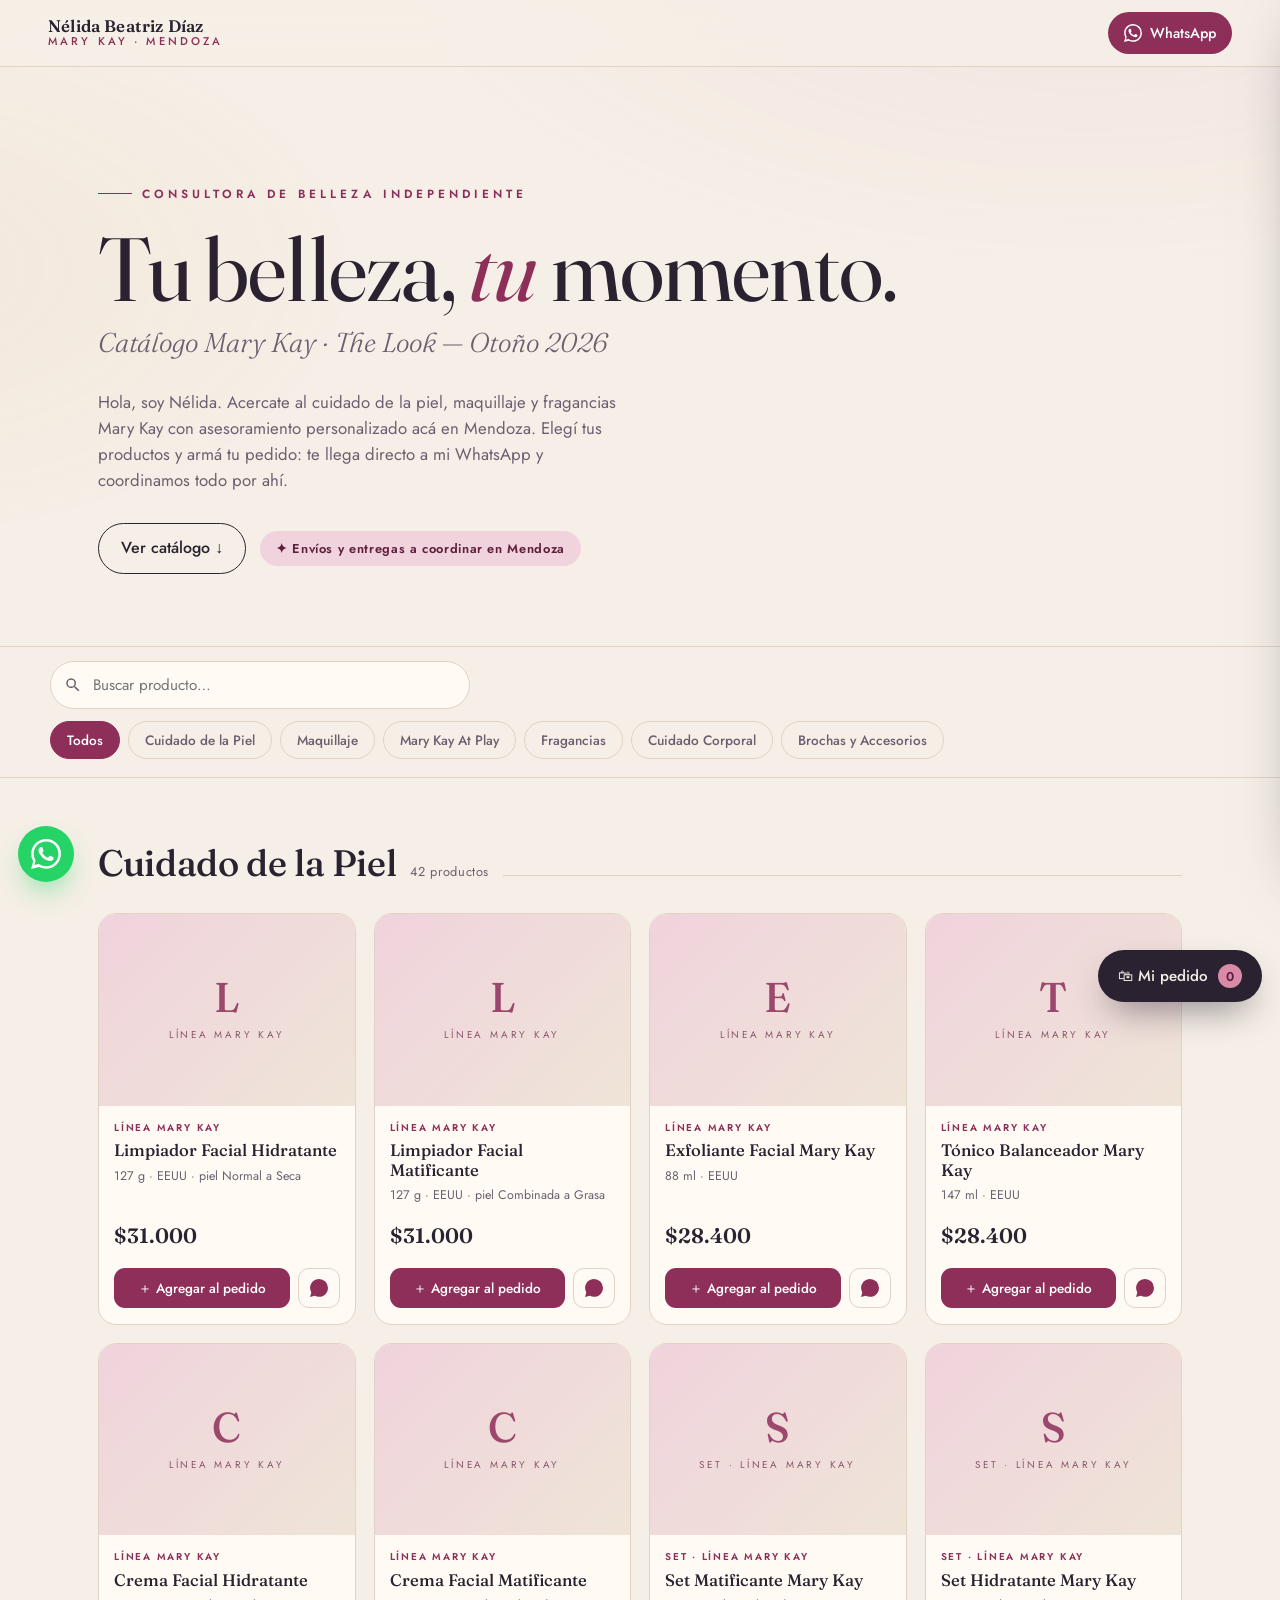
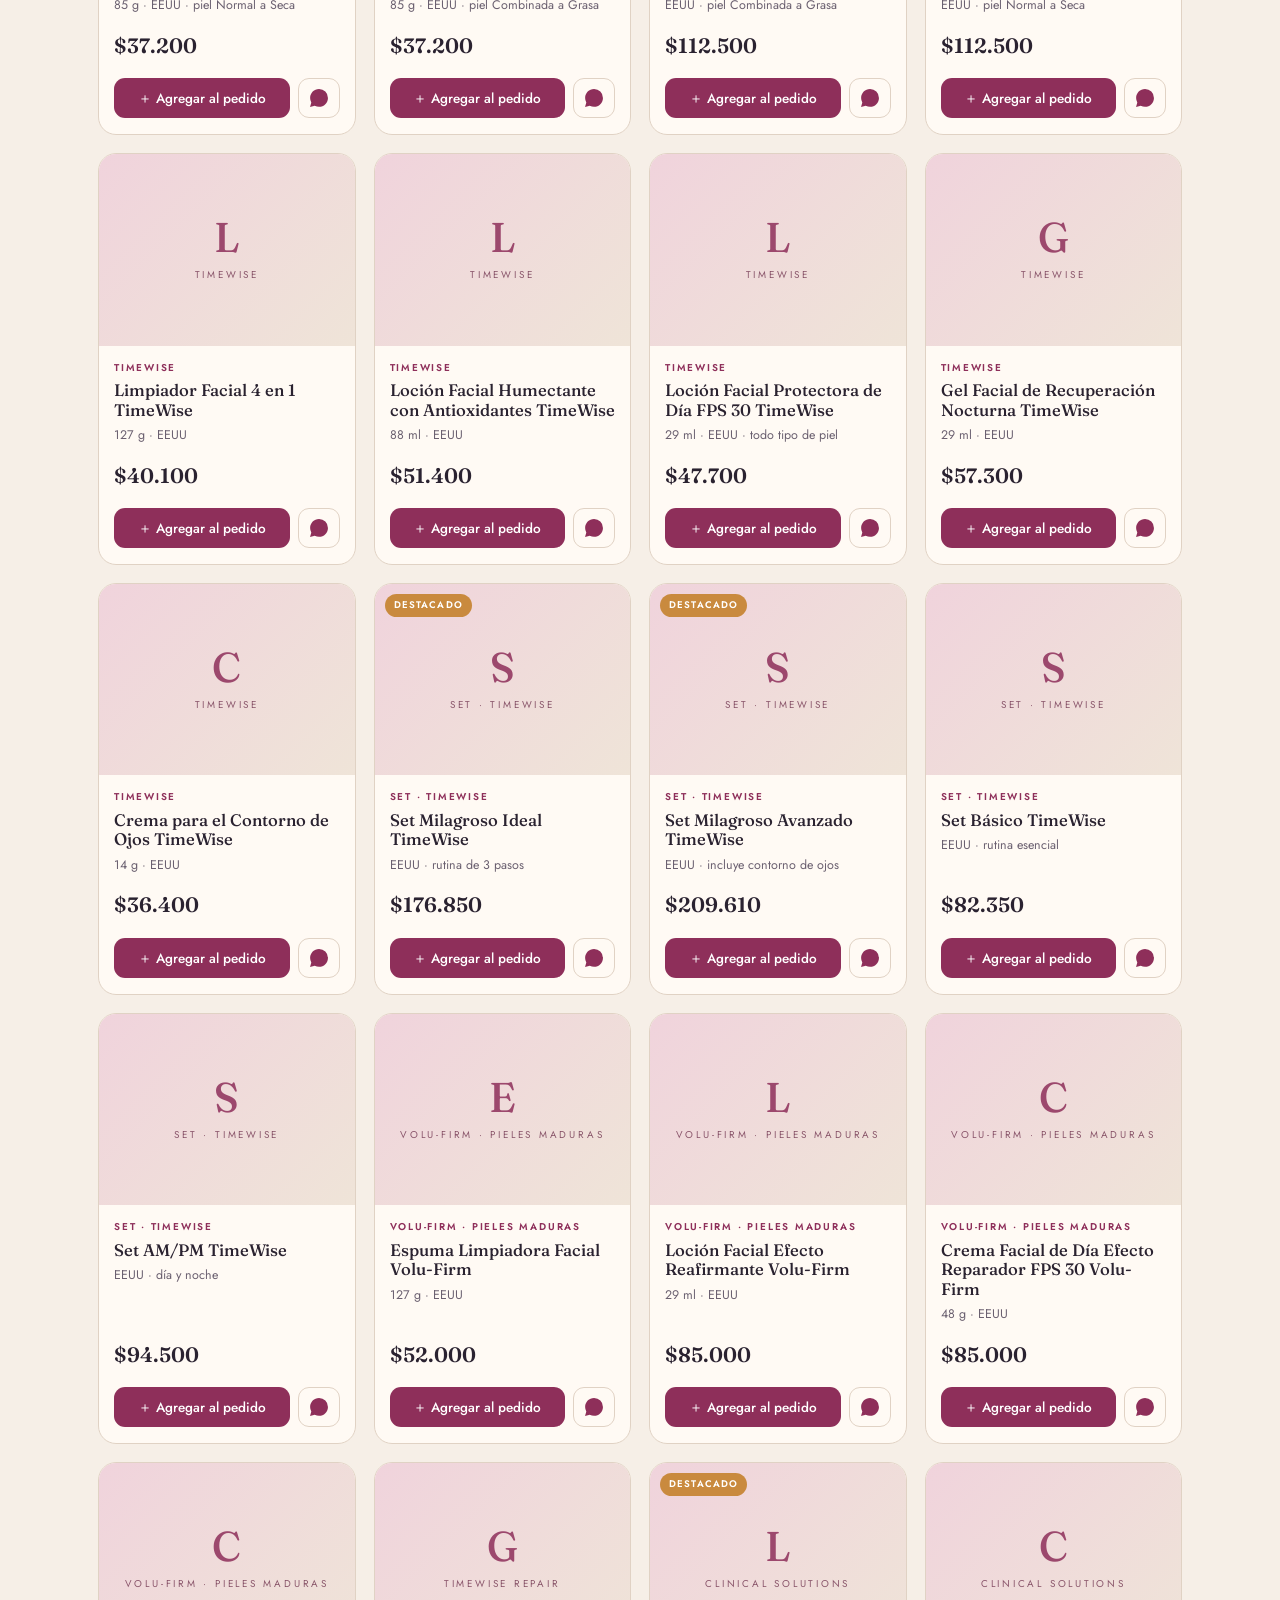
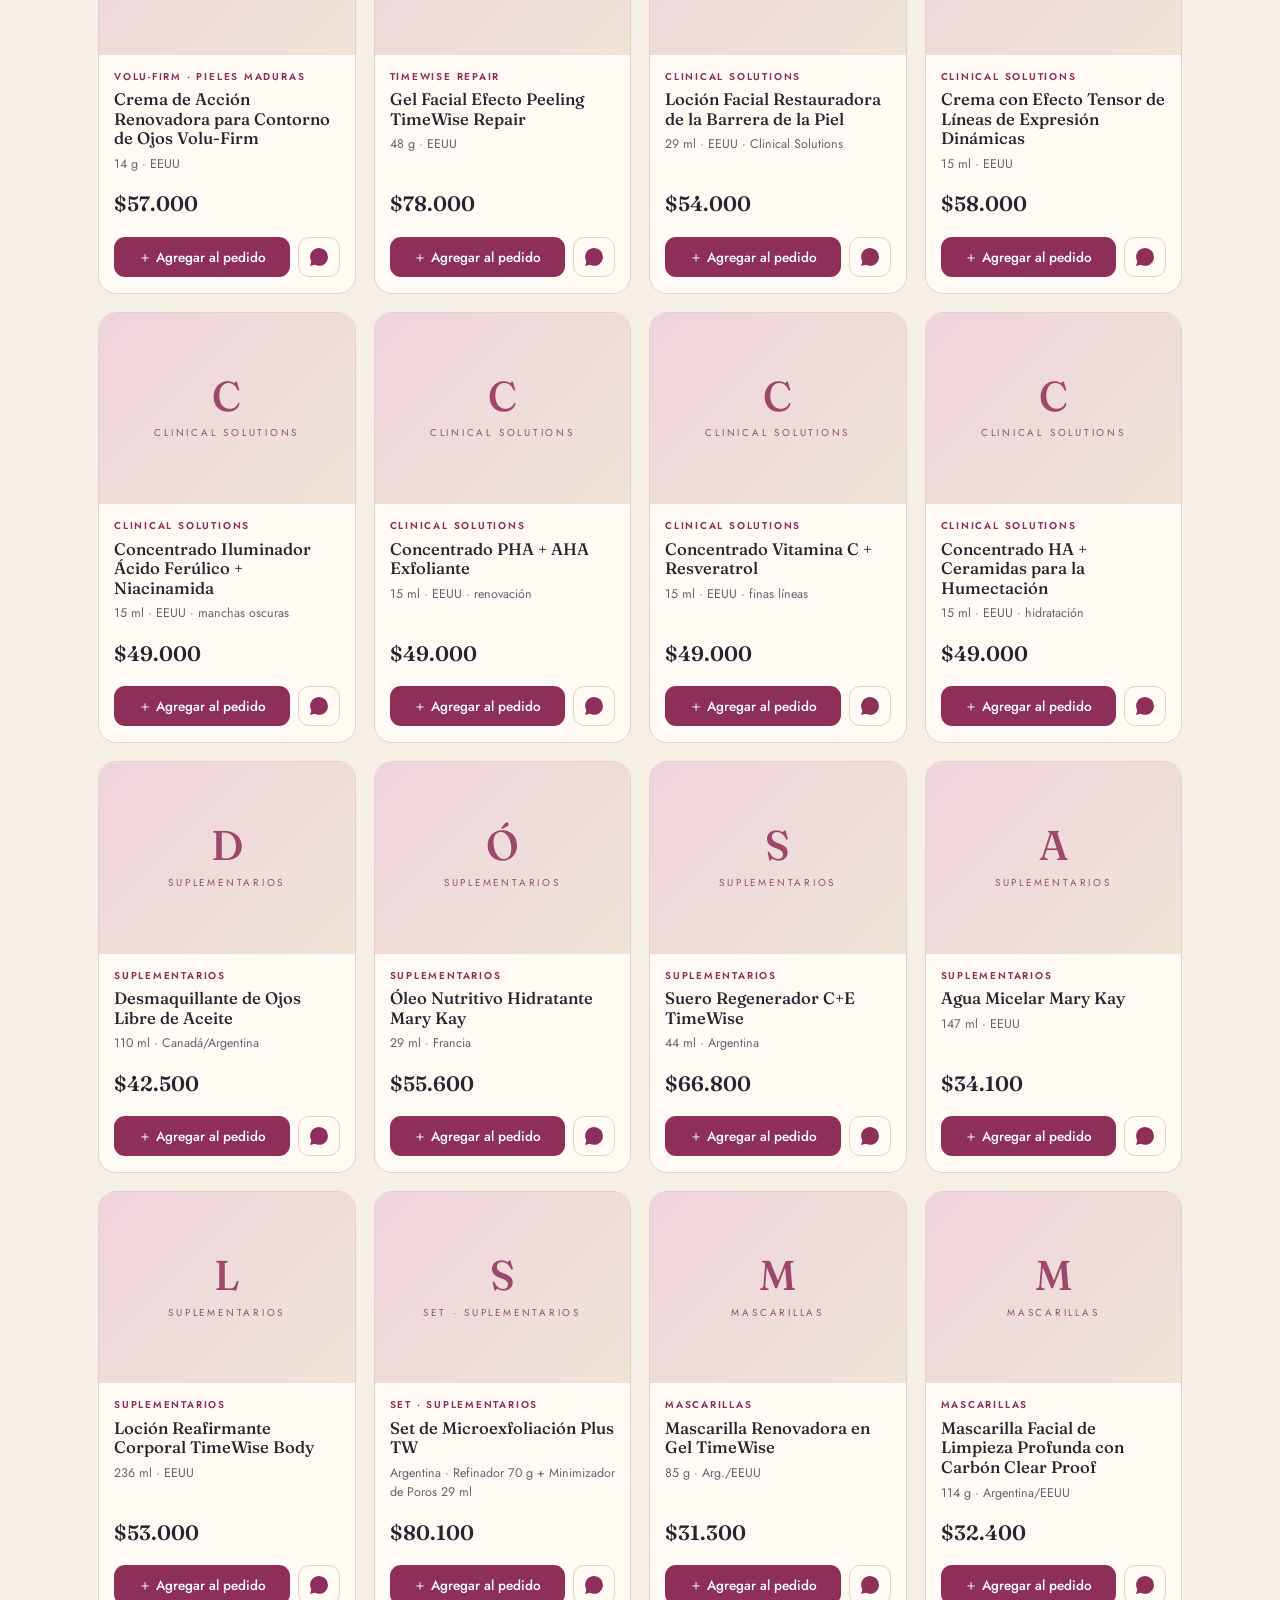
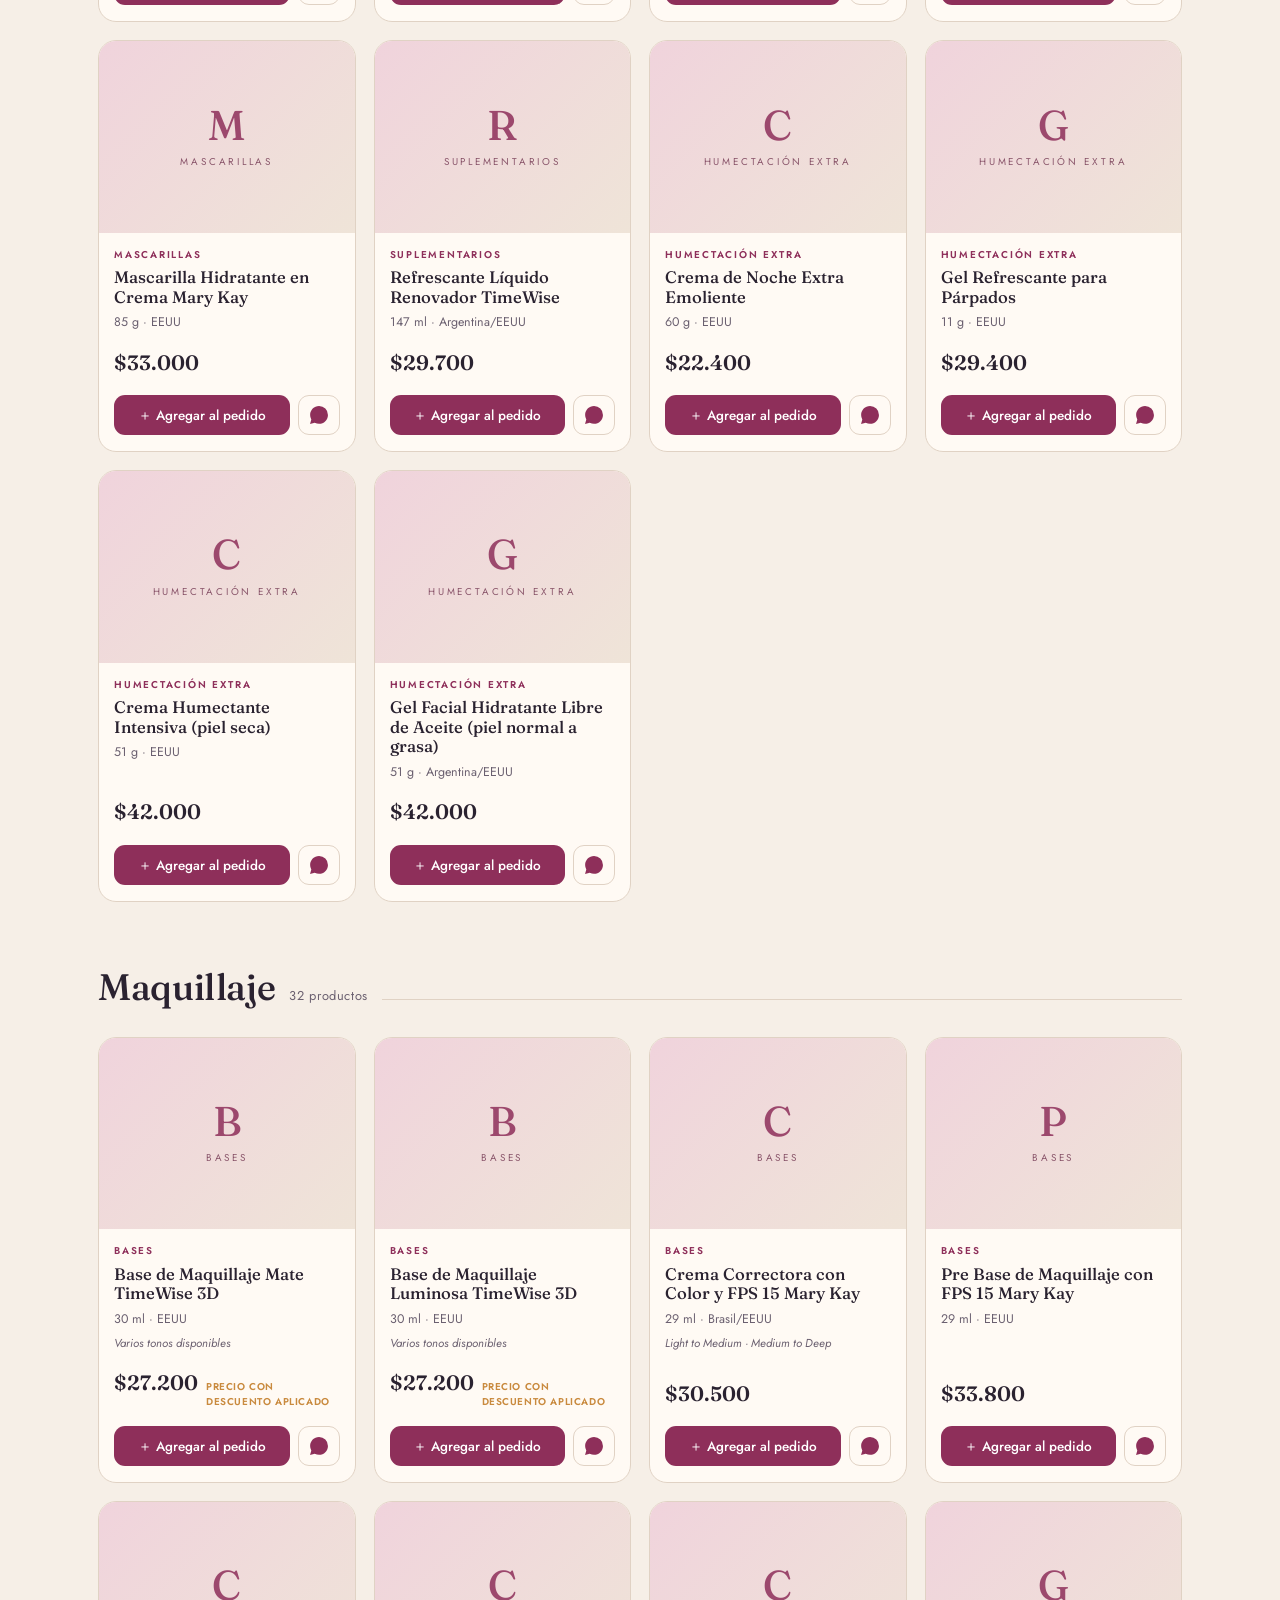
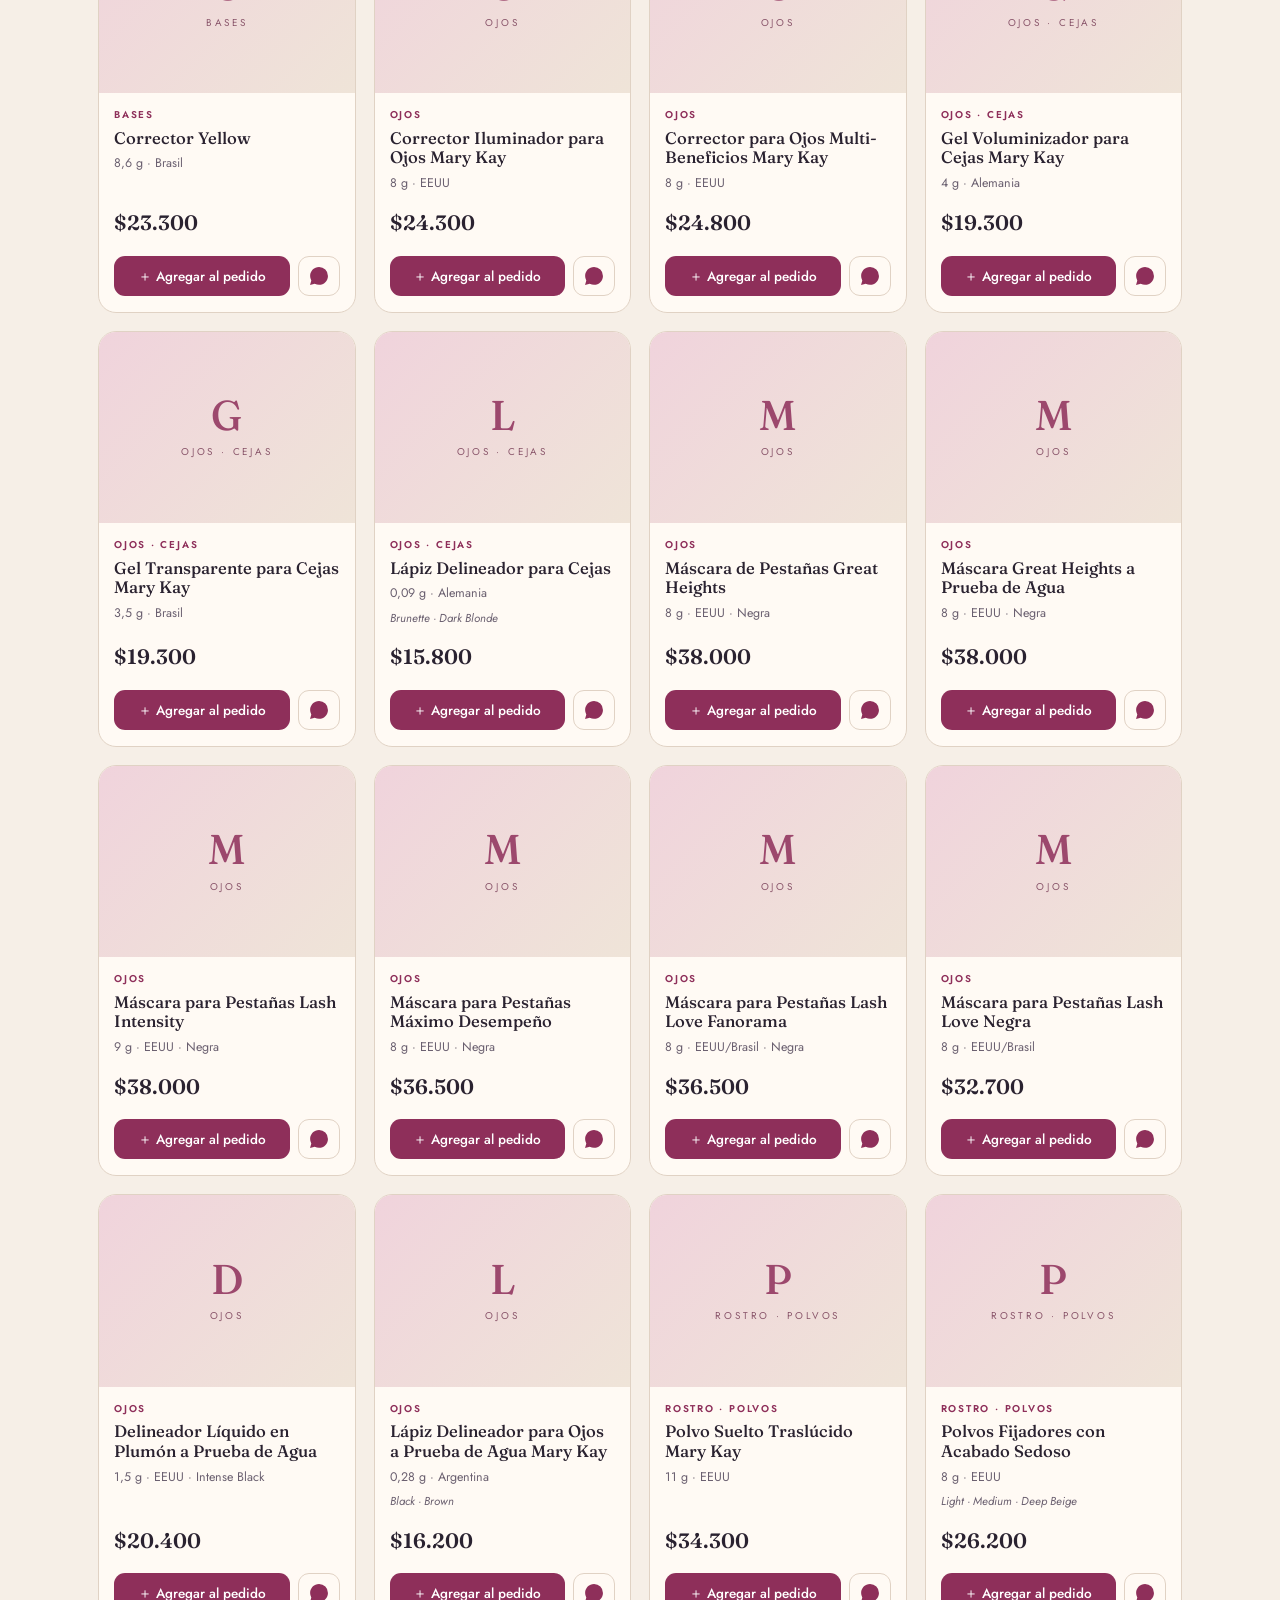
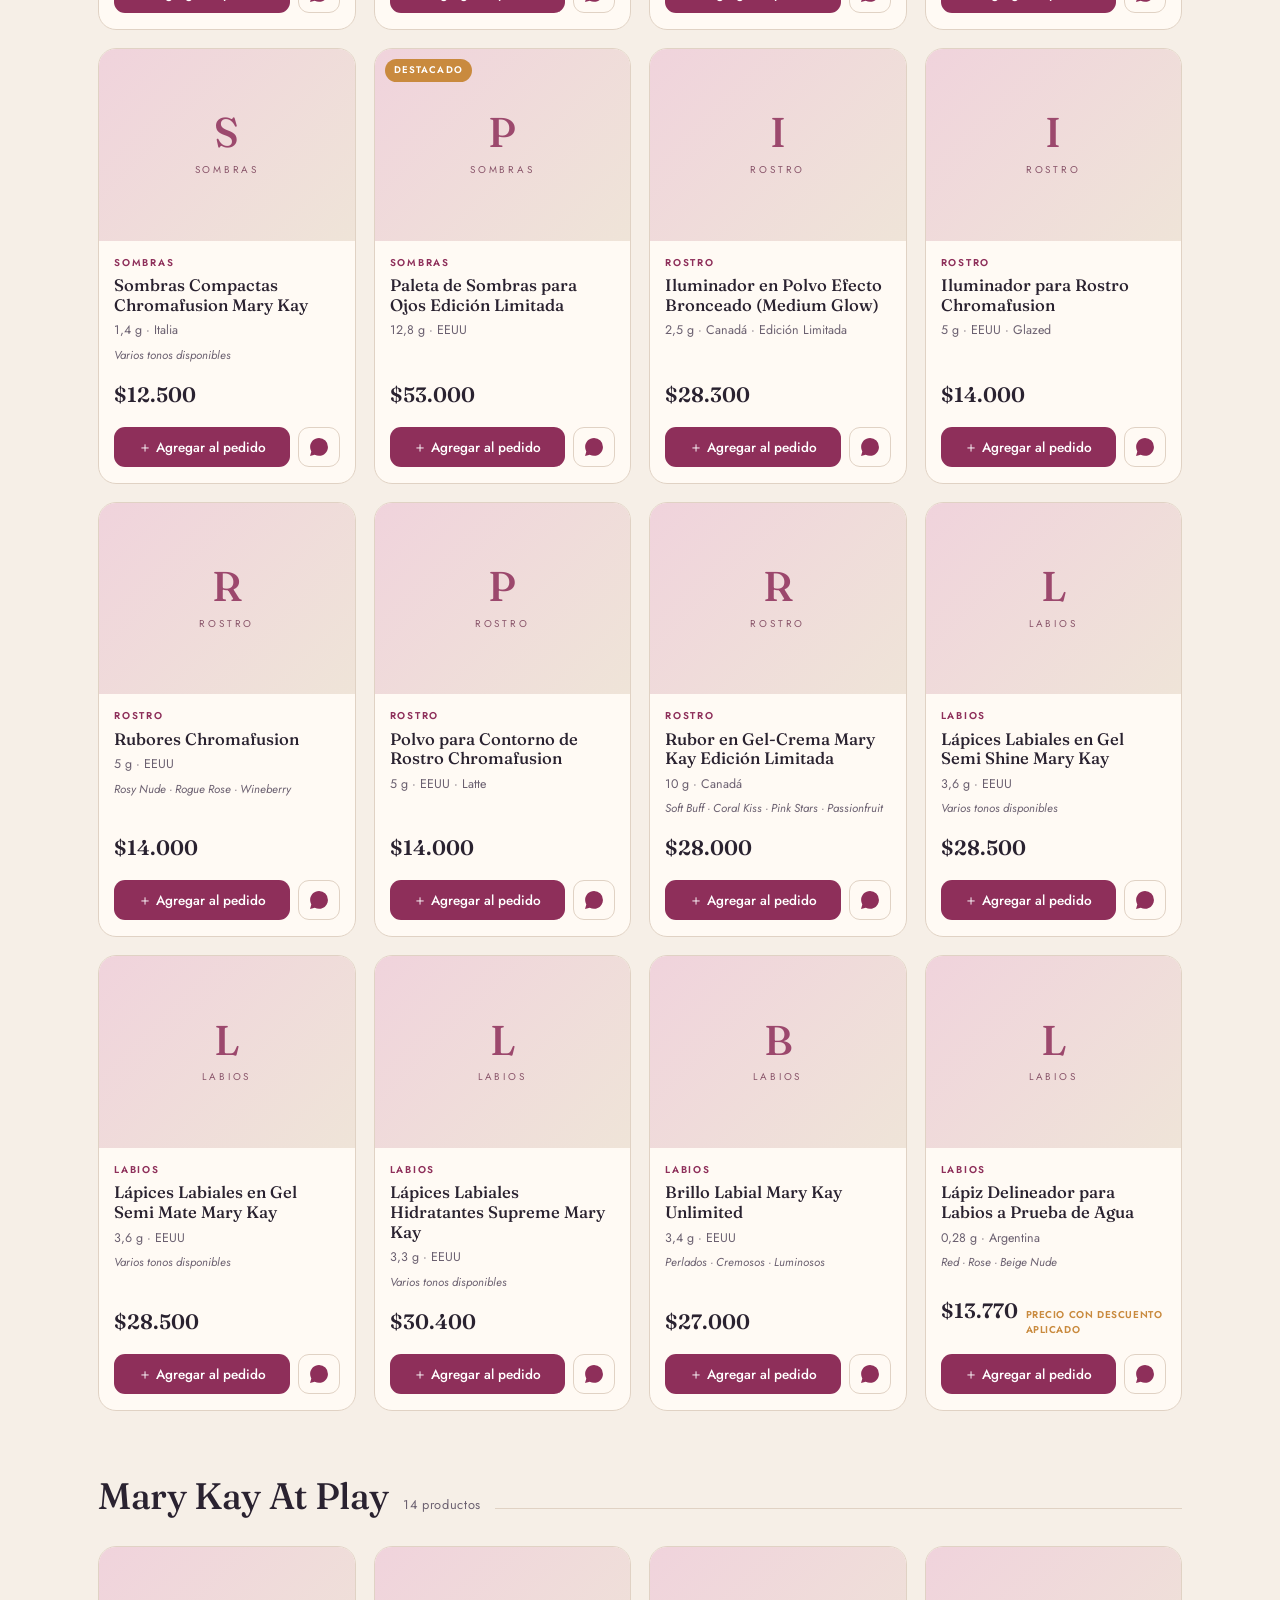
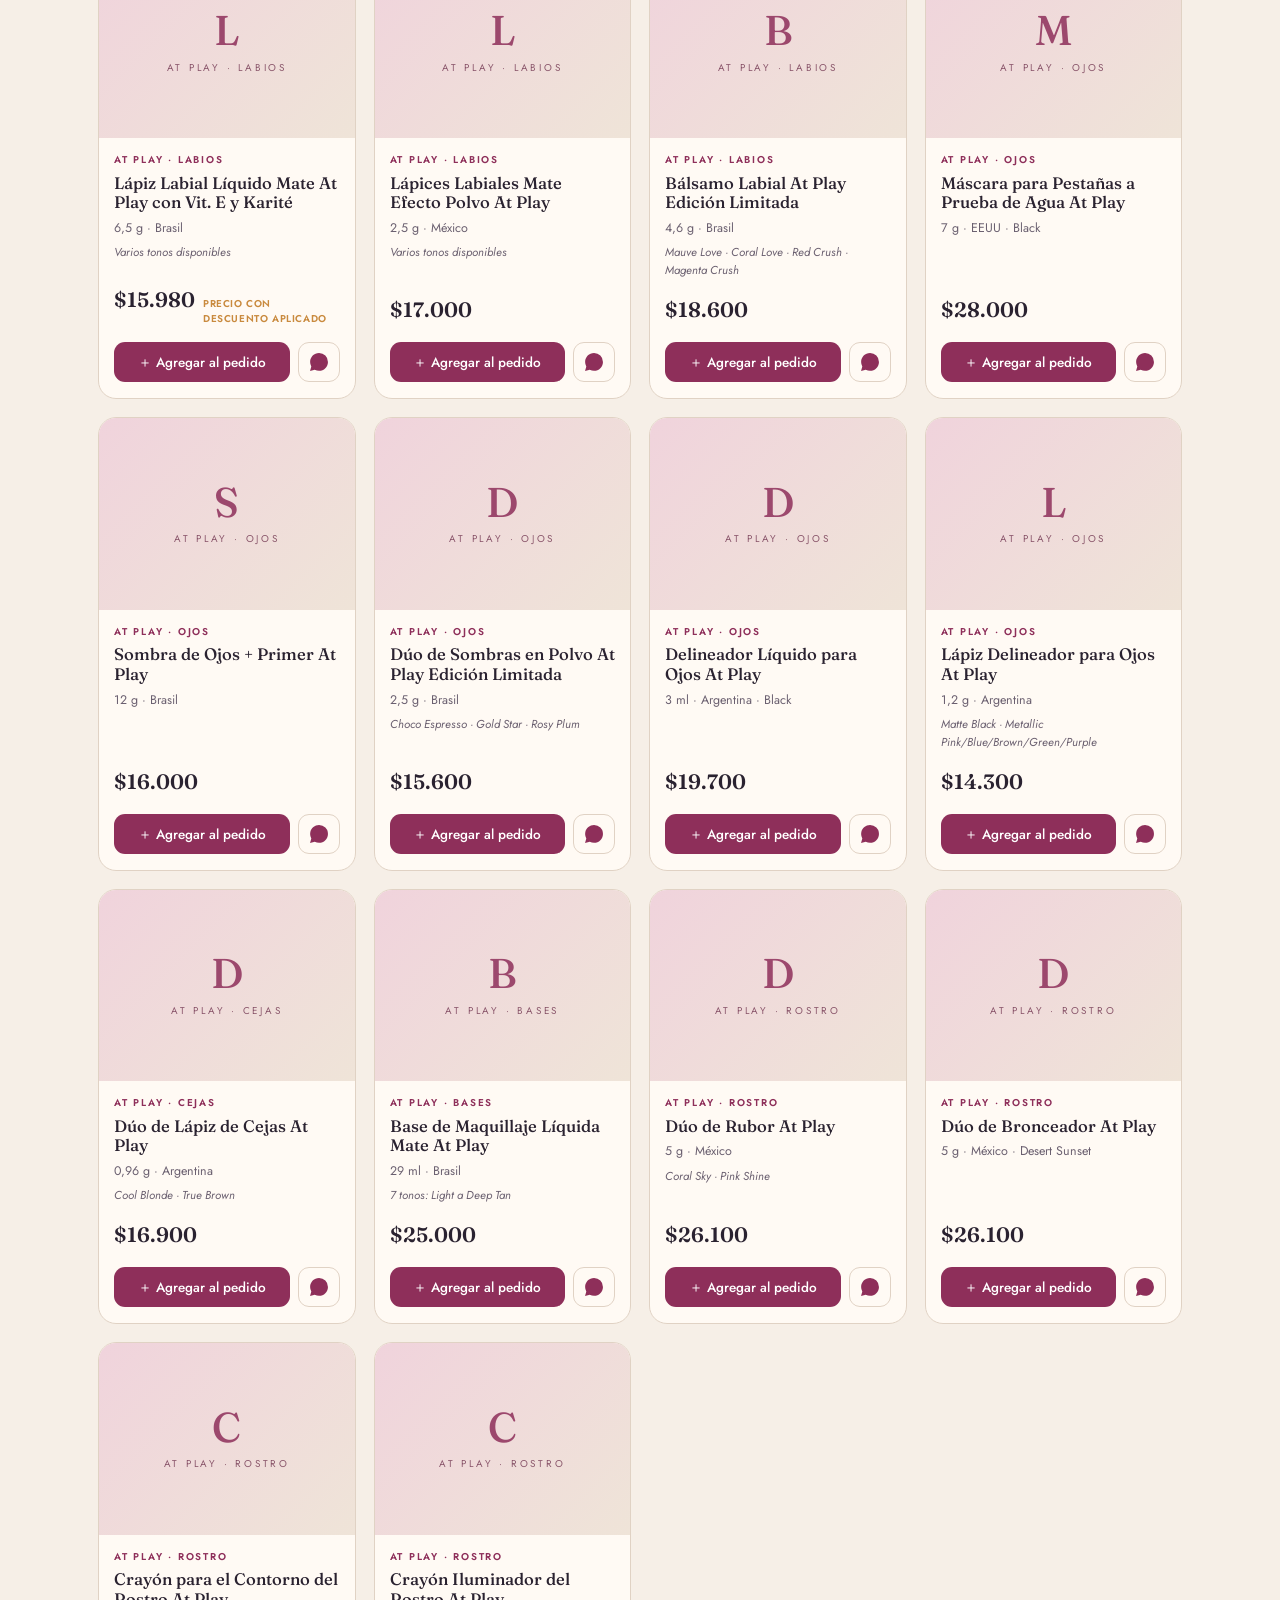
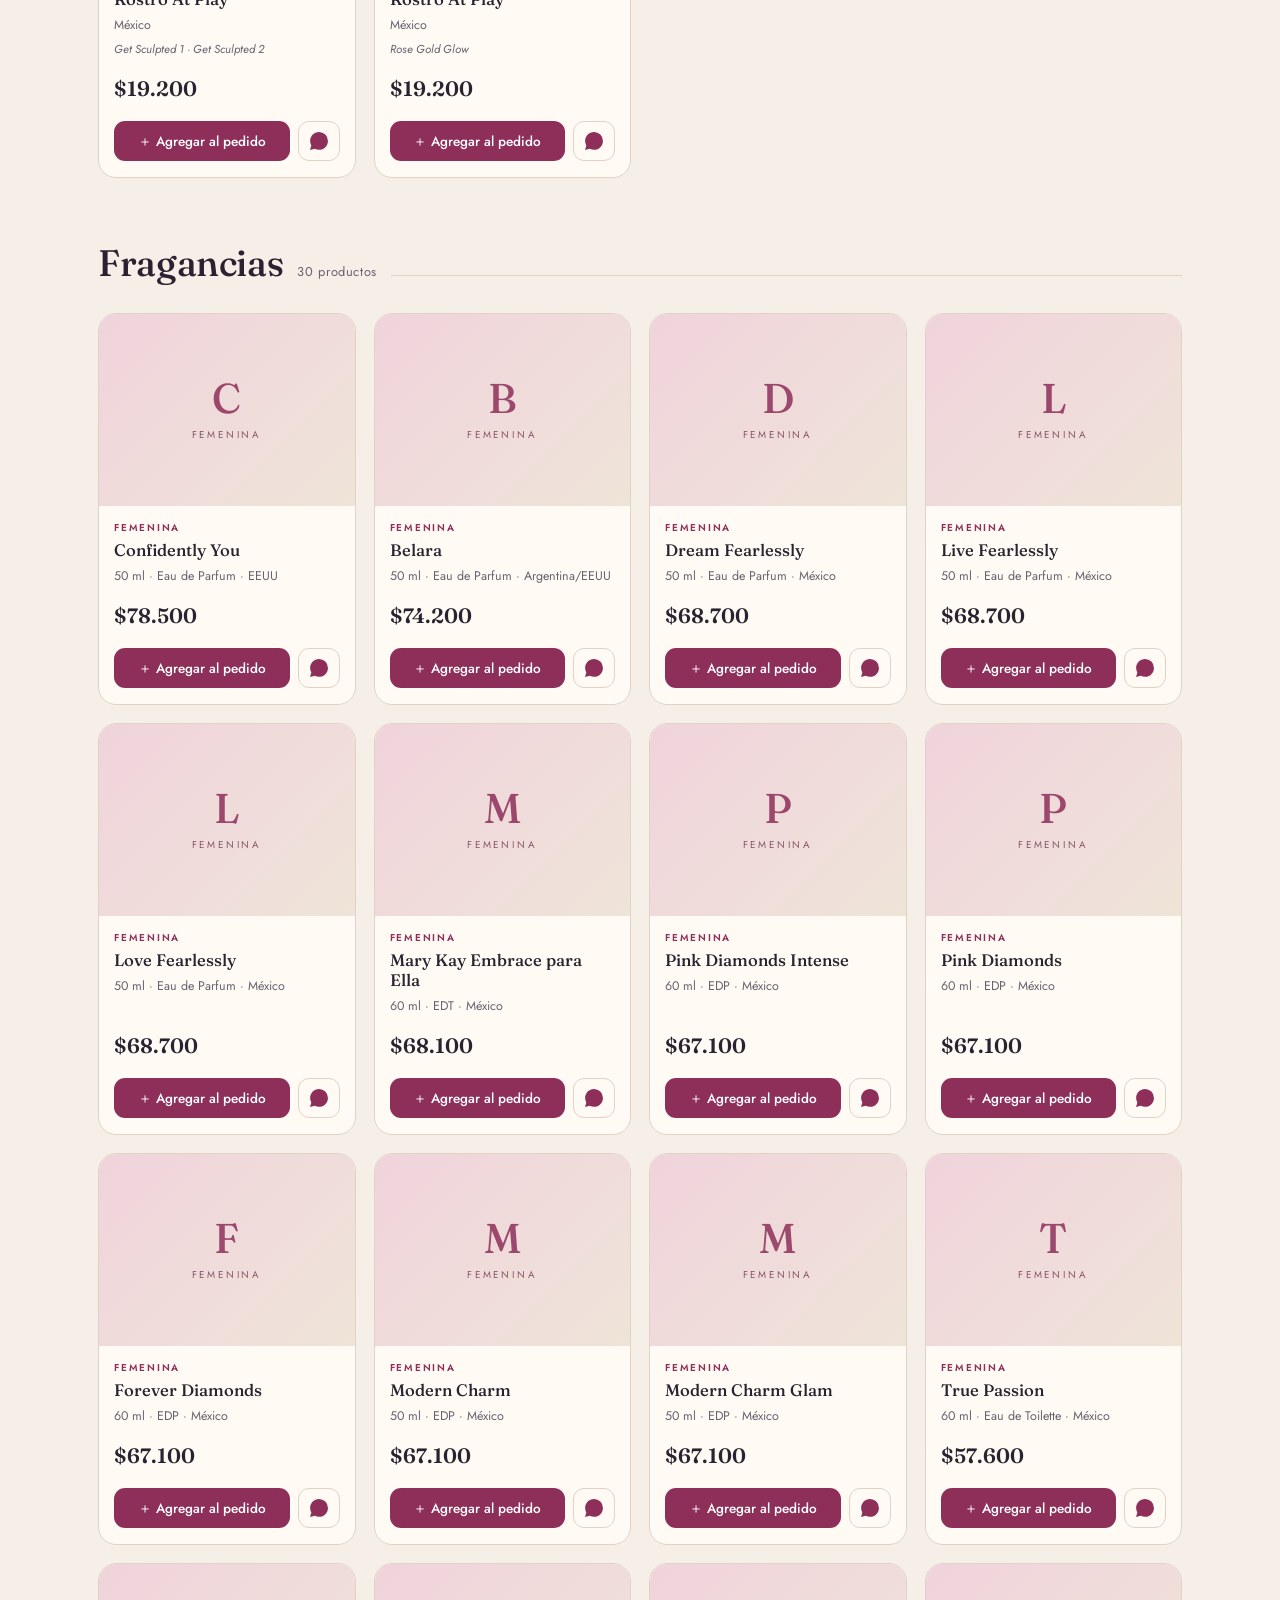
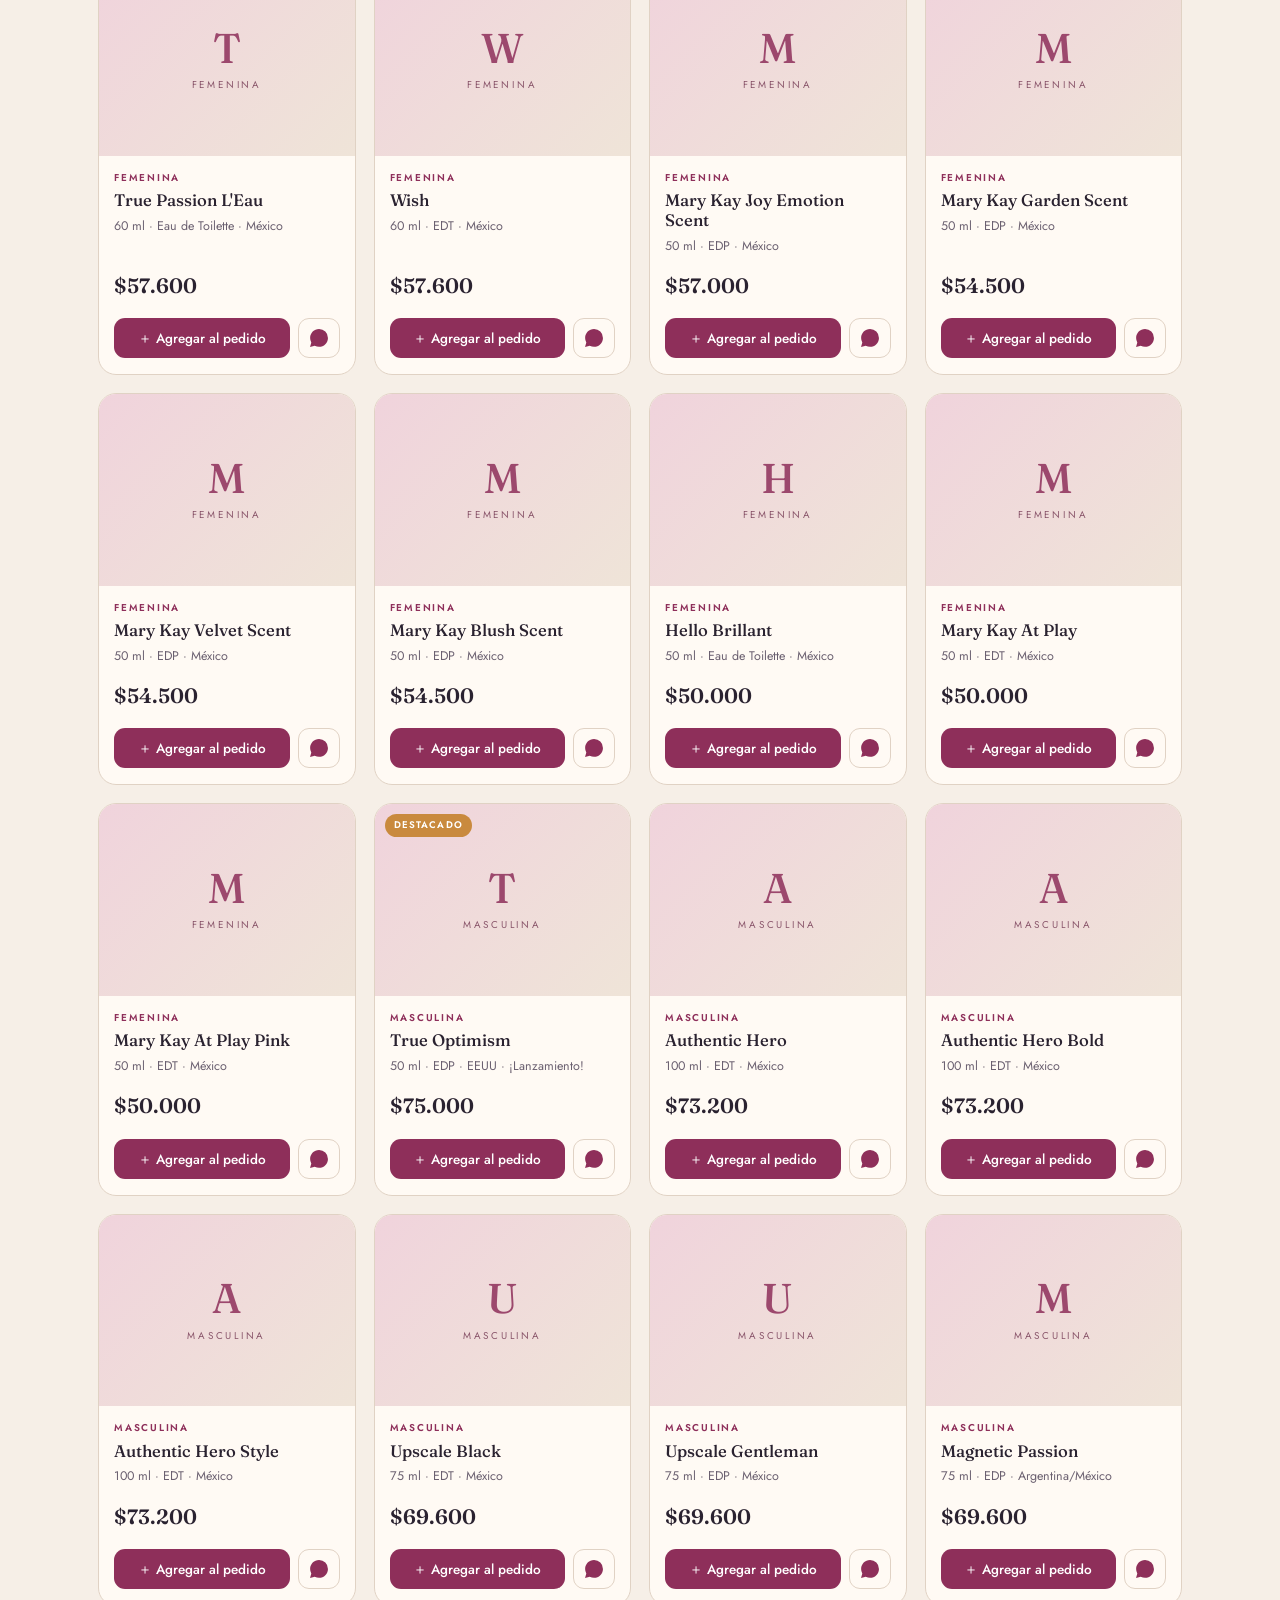
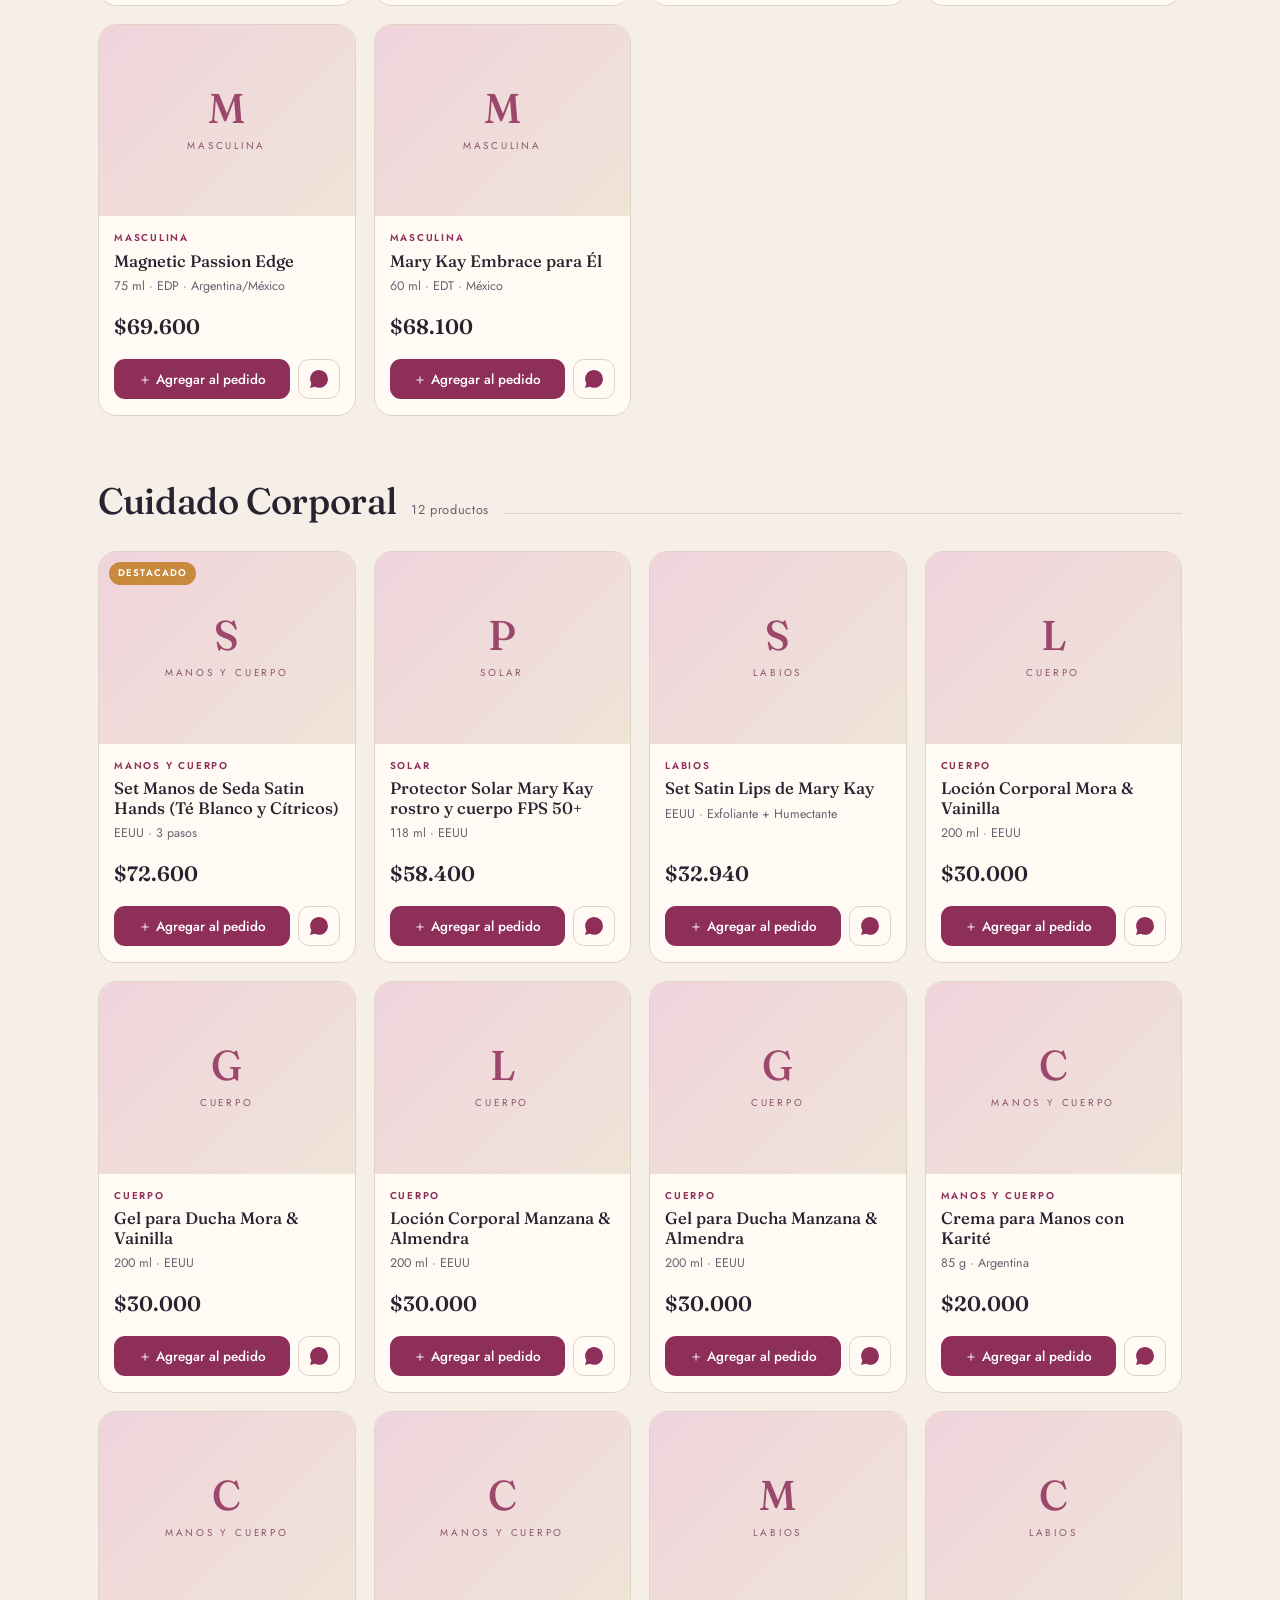
==== index.html @ 318edb3b "Catalogo Mary Kay Nelida - v1" ====
<!DOCTYPE html>
<html lang="es-AR">
<head>
<meta charset="UTF-8">
<meta name="viewport" content="width=device-width, initial-scale=1.0">
<title>Nélida Beatriz Díaz · Mary Kay · Mendoza</title>
<link rel="preconnect" href="https://fonts.googleapis.com">
<link rel="preconnect" href="https://fonts.gstatic.com" crossorigin>
<link href="https://fonts.googleapis.com/css2?family=Fraunces:ital,opsz,wght@0,9..144,300..900;1,9..144,300..700&family=Jost:wght@300;400;500;600&display=swap" rel="stylesheet">
<style>
/* ============================================================
   CONFIG — para Nélida:
   • Tu número de WhatsApp ya está cargado abajo (WA_NUMBER).
   • Para agregar una FOTO a un producto: en la lista de productos
     (más abajo, en PRODUCTS), agregá  img:"URL_de_la_foto"  al producto.
     Si no hay foto, se muestra un mosaico elegante automáticamente.
   ============================================================ */
:root{
  --paper:#f6efe7;
  --paper-2:#efe4d8;
  --ink:#2a2230;
  --ink-soft:#6b6070;
  --berry:#8e2f5a;
  --berry-deep:#5f1d3c;
  --rose:#d98aa8;
  --blush:#f0d3dc;
  --amber:#c98a3e;
  --line:#e0d2c4;
  --card:#fffaf4;
  --shadow:0 18px 40px -24px rgba(95,29,60,.45);
  --r:18px;
}
*{box-sizing:border-box;margin:0;padding:0}
html{scroll-behavior:smooth}
body{
  font-family:'Jost',sans-serif;
  background:var(--paper);
  color:var(--ink);
  line-height:1.55;
  -webkit-font-smoothing:antialiased;
  overflow-x:hidden;
}
body::before{
  content:"";position:fixed;inset:0;pointer-events:none;z-index:0;opacity:.5;
  background:
    radial-gradient(1200px 600px at 85% -10%, rgba(217,138,168,.22), transparent 60%),
    radial-gradient(900px 500px at -10% 30%, rgba(201,138,62,.14), transparent 55%);
}
img{display:block;max-width:100%}
a{color:inherit;text-decoration:none}

/* ---------- TOP BAR ---------- */
.topbar{
  position:sticky;top:0;z-index:50;
  display:flex;align-items:center;justify-content:space-between;
  gap:14px;padding:12px clamp(16px,4vw,48px);
  background:rgba(246,239,231,.82);
  backdrop-filter:blur(14px);
  border-bottom:1px solid var(--line);
}
.brand{display:flex;flex-direction:column;line-height:1.05}
.brand b{font-family:'Fraunces',serif;font-weight:600;font-size:1.05rem;letter-spacing:.01em}
.brand span{font-size:.7rem;letter-spacing:.28em;text-transform:uppercase;color:var(--berry);font-weight:500}
.wa-btn{
  display:inline-flex;align-items:center;gap:8px;
  background:var(--berry);color:#fff;font-weight:500;
  padding:10px 16px;border-radius:999px;font-size:.9rem;
  box-shadow:var(--shadow);transition:.25s;white-space:nowrap;
}
.wa-btn:hover{background:var(--berry-deep);transform:translateY(-1px)}
.wa-btn svg{width:18px;height:18px;fill:#fff}

/* ---------- HERO ---------- */
.hero{
  position:relative;z-index:1;
  padding:clamp(48px,9vw,110px) clamp(16px,4vw,48px) clamp(36px,6vw,72px);
  max-width:1180px;margin:0 auto;
}
.eyebrow{
  display:inline-flex;align-items:center;gap:10px;
  font-size:.74rem;letter-spacing:.34em;text-transform:uppercase;
  color:var(--berry);font-weight:600;margin-bottom:22px;
}
.eyebrow::before{content:"";width:34px;height:1px;background:var(--berry)}
.hero h1{
  font-family:'Fraunces',serif;font-weight:400;
  font-size:clamp(2.6rem,8vw,5.6rem);line-height:.98;
  letter-spacing:-.01em;margin-bottom:8px;
}
.hero h1 em{font-style:italic;color:var(--berry)}
.hero .sub{
  font-family:'Fraunces',serif;font-style:italic;font-weight:300;
  font-size:clamp(1.15rem,3vw,1.7rem);color:var(--ink-soft);margin-bottom:26px;
}
.hero p.lead{max-width:54ch;color:var(--ink-soft);font-size:1.05rem;margin-bottom:30px}
.hero-cta{display:flex;flex-wrap:wrap;gap:14px;align-items:center}
.ghost-btn{
  display:inline-flex;align-items:center;gap:8px;
  padding:12px 22px;border:1.5px solid var(--ink);border-radius:999px;
  font-weight:500;transition:.25s;
}
.ghost-btn:hover{background:var(--ink);color:var(--paper)}
.season-chip{
  display:inline-flex;align-items:center;gap:8px;
  background:var(--blush);color:var(--berry-deep);
  padding:8px 16px;border-radius:999px;font-size:.8rem;font-weight:600;
  letter-spacing:.05em;
}

/* ---------- CONTROLS ---------- */
.controls{
  position:sticky;top:60px;z-index:40;
  background:rgba(246,239,231,.9);backdrop-filter:blur(12px);
  border-top:1px solid var(--line);border-bottom:1px solid var(--line);
  padding:14px clamp(16px,4vw,48px);
}
.controls-inner{max-width:1180px;margin:0 auto;display:flex;flex-direction:column;gap:12px}
.search-wrap{position:relative;max-width:420px;width:100%}
.search-wrap svg{position:absolute;left:14px;top:50%;transform:translateY(-50%);width:18px;height:18px;fill:var(--ink-soft)}
#search{
  width:100%;padding:12px 16px 12px 42px;border-radius:999px;
  border:1.5px solid var(--line);background:var(--card);
  font-family:inherit;font-size:.95rem;color:var(--ink);
}
#search:focus{outline:none;border-color:var(--rose)}
.chips{display:flex;gap:8px;overflow-x:auto;padding-bottom:4px;-webkit-overflow-scrolling:touch}
.chips::-webkit-scrollbar{height:0}
.chip{
  white-space:nowrap;padding:8px 16px;border-radius:999px;
  border:1.5px solid var(--line);background:transparent;color:var(--ink-soft);
  font-family:inherit;font-size:.85rem;font-weight:500;cursor:pointer;transition:.2s;
}
.chip:hover{border-color:var(--rose);color:var(--ink)}
.chip.active{background:var(--berry);border-color:var(--berry);color:#fff}

/* ---------- GRID ---------- */
main{position:relative;z-index:1;max-width:1180px;margin:0 auto;padding:clamp(28px,5vw,56px) clamp(16px,4vw,48px) 140px}
.cat-block{margin-bottom:56px;scroll-margin-top:140px}
.cat-head{display:flex;align-items:baseline;gap:14px;margin-bottom:22px;flex-wrap:wrap}
.cat-head h2{font-family:'Fraunces',serif;font-weight:500;font-size:clamp(1.5rem,4vw,2.3rem);letter-spacing:-.01em}
.cat-head .count{font-size:.8rem;color:var(--ink-soft);letter-spacing:.05em}
.cat-head .rule{flex:1;height:1px;background:var(--line);min-width:30px}
.grid{display:grid;grid-template-columns:repeat(auto-fill,minmax(230px,1fr));gap:18px}
.card{
  background:var(--card);border:1px solid var(--line);border-radius:var(--r);
  overflow:hidden;display:flex;flex-direction:column;transition:.28s;position:relative;
}
.card:hover{transform:translateY(-4px);box-shadow:var(--shadow);border-color:var(--rose)}
.thumb{aspect-ratio:4/3;position:relative;overflow:hidden;background:linear-gradient(135deg,var(--blush),var(--paper-2))}
.thumb img{width:100%;height:100%;object-fit:cover}
.thumb-fallback{
  position:absolute;inset:0;display:flex;flex-direction:column;
  align-items:center;justify-content:center;gap:8px;color:var(--berry);
}
.thumb-fallback .mono{font-family:'Fraunces',serif;font-size:2.6rem;font-weight:500;opacity:.85;line-height:1}
.thumb-fallback small{font-size:.62rem;letter-spacing:.28em;text-transform:uppercase;color:var(--berry-deep);opacity:.7}
.flag{
  position:absolute;top:10px;left:10px;background:var(--amber);color:#fff;
  font-size:.6rem;font-weight:600;letter-spacing:.12em;text-transform:uppercase;
  padding:4px 9px;border-radius:999px;
}
.card-body{padding:14px 15px 16px;display:flex;flex-direction:column;flex:1;gap:6px}
.tag{font-size:.62rem;letter-spacing:.18em;text-transform:uppercase;color:var(--berry);font-weight:600}
.card h3{font-family:'Fraunces',serif;font-weight:500;font-size:1.04rem;line-height:1.18}
.meta{font-size:.78rem;color:var(--ink-soft);min-height:1.1em}
.tones{font-size:.72rem;color:var(--ink-soft);font-style:italic}
.price-row{margin-top:auto;display:flex;align-items:baseline;gap:8px;padding-top:8px}
.price{font-family:'Fraunces',serif;font-weight:600;font-size:1.3rem;color:var(--ink)}
.price-note{font-size:.62rem;color:var(--amber);font-weight:600;text-transform:uppercase;letter-spacing:.06em}
.card-actions{display:flex;gap:8px;margin-top:10px}
.add-btn{
  flex:1;display:inline-flex;align-items:center;justify-content:center;gap:7px;
  background:var(--berry);color:#fff;border:none;border-radius:11px;
  padding:10px;font-family:inherit;font-size:.85rem;font-weight:500;cursor:pointer;transition:.2s;
}
.add-btn:hover{background:var(--berry-deep)}
.add-btn.added{background:#3f7d4f}
.ask-btn{
  display:inline-flex;align-items:center;justify-content:center;
  width:42px;border:1.5px solid var(--line);border-radius:11px;background:transparent;cursor:pointer;transition:.2s;
}
.ask-btn:hover{border-color:var(--rose);background:var(--blush)}
.ask-btn svg{width:18px;height:18px;fill:var(--berry)}
.no-results{text-align:center;color:var(--ink-soft);padding:60px 0;font-style:italic;font-family:'Fraunces',serif;font-size:1.2rem}

/* ---------- FLOATING ORDER BUTTON ---------- */
.order-fab{
  position:fixed;right:18px;bottom:18px;z-index:60;
  display:flex;align-items:center;gap:10px;
  background:var(--ink);color:var(--paper);
  padding:14px 20px;border-radius:999px;border:none;cursor:pointer;
  font-family:inherit;font-size:.95rem;font-weight:500;
  box-shadow:0 16px 36px -12px rgba(42,34,48,.6);
  transform:translateY(120px);transition:.35s cubic-bezier(.2,.8,.2,1);
}
.order-fab.show{transform:translateY(0)}
.order-fab .badge{
  background:var(--rose);color:var(--berry-deep);min-width:24px;height:24px;
  border-radius:999px;display:inline-flex;align-items:center;justify-content:center;
  font-size:.8rem;font-weight:600;padding:0 6px;
}
.wa-float{
  position:fixed;left:18px;bottom:18px;z-index:55;
  width:56px;height:56px;border-radius:50%;background:#25D366;
  display:flex;align-items:center;justify-content:center;
  box-shadow:0 14px 30px -10px rgba(37,211,102,.7);transition:.25s;
}
.wa-float:hover{transform:scale(1.07)}
.wa-float svg{width:30px;height:30px;fill:#fff}

/* ---------- ORDER DRAWER ---------- */
.overlay{
  position:fixed;inset:0;z-index:70;background:rgba(42,34,48,.45);
  backdrop-filter:blur(3px);opacity:0;pointer-events:none;transition:.3s;
}
.overlay.show{opacity:1;pointer-events:auto}
.drawer{
  position:fixed;top:0;right:0;height:100%;width:min(420px,100%);z-index:80;
  background:var(--paper);border-left:1px solid var(--line);
  display:flex;flex-direction:column;
  transform:translateX(105%);transition:.38s cubic-bezier(.2,.8,.2,1);
  box-shadow:-20px 0 60px -30px rgba(42,34,48,.6);
}
.drawer.show{transform:translateX(0)}
.drawer-head{padding:20px 22px;border-bottom:1px solid var(--line);display:flex;align-items:center;justify-content:space-between}
.drawer-head h2{font-family:'Fraunces',serif;font-weight:500;font-size:1.4rem}
.drawer-head p{font-size:.78rem;color:var(--ink-soft)}
.close-x{background:none;border:none;cursor:pointer;font-size:1.6rem;color:var(--ink-soft);line-height:1;padding:4px}
.drawer-body{flex:1;overflow-y:auto;padding:14px 18px}
.empty-cart{text-align:center;color:var(--ink-soft);padding:50px 16px;font-style:italic;font-family:'Fraunces',serif}
.line-item{display:flex;gap:12px;padding:13px 0;border-bottom:1px solid var(--line)}
.line-item .li-info{flex:1;min-width:0}
.line-item h4{font-size:.92rem;font-weight:500;line-height:1.2}
.line-item .li-meta{font-size:.74rem;color:var(--ink-soft)}
.li-controls{display:flex;align-items:center;gap:8px;margin-top:7px}
.qty-btn{width:26px;height:26px;border-radius:8px;border:1.5px solid var(--line);background:var(--card);cursor:pointer;font-size:1rem;line-height:1;color:var(--ink);display:flex;align-items:center;justify-content:center}
.qty-btn:hover{border-color:var(--rose)}
.qty-num{min-width:22px;text-align:center;font-weight:600}
.li-right{text-align:right;display:flex;flex-direction:column;align-items:flex-end;gap:6px}
.li-price{font-family:'Fraunces',serif;font-weight:600}
.li-remove{background:none;border:none;color:var(--ink-soft);font-size:.72rem;cursor:pointer;text-decoration:underline}
.li-remove:hover{color:var(--berry)}
.drawer-foot{padding:18px 22px;border-top:1px solid var(--line);background:var(--paper-2)}
.total-row{display:flex;justify-content:space-between;align-items:baseline;margin-bottom:14px}
.total-row span{font-size:.85rem;color:var(--ink-soft);letter-spacing:.06em;text-transform:uppercase}
.total-row b{font-family:'Fraunces',serif;font-size:1.7rem;font-weight:600}
.send-order{
  width:100%;display:inline-flex;align-items:center;justify-content:center;gap:10px;
  background:#25D366;color:#fff;border:none;border-radius:14px;padding:15px;
  font-family:inherit;font-size:1.02rem;font-weight:600;cursor:pointer;transition:.2s;
}
.send-order:hover{filter:brightness(.95)}
.send-order svg{width:22px;height:22px;fill:#fff}
.drawer-foot small{display:block;text-align:center;color:var(--ink-soft);font-size:.72rem;margin-top:10px;line-height:1.4}

/* ---------- FOOTER ---------- */
footer{position:relative;z-index:1;background:var(--berry-deep);color:#f3e2e9;padding:clamp(40px,7vw,72px) clamp(16px,4vw,48px)}
.foot-inner{max-width:1180px;margin:0 auto;display:grid;gap:34px;grid-template-columns:repeat(auto-fit,minmax(220px,1fr))}
footer h3{font-family:'Fraunces',serif;font-weight:500;font-size:1.7rem;margin-bottom:6px}
footer .role{font-size:.72rem;letter-spacing:.28em;text-transform:uppercase;color:var(--rose);margin-bottom:16px}
footer p{font-size:.92rem;color:#e6cdd6;margin-bottom:8px}
.foot-wa{display:inline-flex;align-items:center;gap:9px;background:#25D366;color:#fff;padding:11px 18px;border-radius:999px;font-weight:600;margin-top:8px}
.foot-wa svg{width:18px;height:18px;fill:#fff}
.foot-col h5{font-size:.72rem;letter-spacing:.22em;text-transform:uppercase;color:var(--rose);margin-bottom:12px}
.foot-col a,.foot-col span{display:block;font-size:.9rem;color:#e6cdd6;margin-bottom:7px;cursor:pointer}
.foot-col a:hover{color:#fff}
.disclaimer{max-width:1180px;margin:34px auto 0;padding-top:22px;border-top:1px solid rgba(243,226,233,.18);font-size:.74rem;color:#caa6b4;line-height:1.6}

@media(max-width:600px){
  .controls{top:58px}
  .grid{grid-template-columns:repeat(auto-fill,minmax(160px,1fr));gap:12px}
  .wa-btn span.full{display:none}
  .order-fab{right:12px;bottom:12px}
  .wa-float{left:12px;bottom:12px}
}
</style>
</head>
<body>

<!-- TOP BAR -->
<header class="topbar">
  <div class="brand">
    <b>Nélida Beatriz Díaz</b>
    <span>Mary Kay · Mendoza</span>
  </div>
  <a class="wa-btn" id="topWa" href="#" target="_blank" rel="noopener">
    <svg viewBox="0 0 24 24"><path d="M.057 24l1.687-6.163a11.867 11.867 0 01-1.587-5.946C.16 5.335 5.495 0 12.05 0a11.817 11.817 0 018.413 3.488 11.824 11.824 0 013.48 8.414c-.003 6.557-5.338 11.892-11.893 11.892a11.9 11.9 0 01-5.688-1.448L.057 24zm6.597-3.807c1.676.995 3.276 1.591 5.392 1.592 5.448 0 9.886-4.434 9.889-9.885.002-5.462-4.415-9.89-9.881-9.892-5.452 0-9.887 4.434-9.889 9.884a9.86 9.86 0 001.51 5.26l-.999 3.648 3.748-.957zm11.387-5.464c-.074-.124-.272-.198-.57-.347-.297-.149-1.758-.868-2.031-.967-.272-.099-.47-.149-.669.149-.198.297-.768.967-.941 1.165-.173.198-.347.223-.644.074-.297-.149-1.255-.462-2.39-1.475-.883-.788-1.48-1.761-1.653-2.059-.173-.297-.018-.458.13-.606.134-.133.297-.347.446-.521.151-.172.2-.296.3-.495.099-.198.05-.372-.025-.521-.075-.148-.669-1.611-.916-2.206-.242-.579-.487-.501-.669-.51l-.57-.01c-.198 0-.52.074-.792.372s-1.04 1.016-1.04 2.479 1.065 2.876 1.213 3.074c.149.198 2.096 3.2 5.077 4.487.709.306 1.263.489 1.694.626.712.226 1.36.194 1.872.118.571-.085 1.758-.719 2.006-1.413.248-.695.248-1.29.173-1.414z"/></svg>
    <span class="full">WhatsApp</span>
  </a>
</header>

<!-- HERO -->
<section class="hero">
  <span class="eyebrow">Consultora de Belleza Independiente</span>
  <h1>Tu belleza, <em>tu</em> momento.</h1>
  <p class="sub">Catálogo Mary Kay · The Look — Otoño 2026</p>
  <p class="lead">Hola, soy Nélida. Acercate al cuidado de la piel, maquillaje y fragancias Mary Kay con asesoramiento personalizado acá en Mendoza. Elegí tus productos y armá tu pedido: te llega directo a mi WhatsApp y coordinamos todo por ahí.</p>
  <div class="hero-cta">
    <a class="ghost-btn" href="#catalogo">Ver catálogo ↓</a>
    <span class="season-chip">✦ Envíos y entregas a coordinar en Mendoza</span>
  </div>
</section>

<!-- CONTROLS -->
<div class="controls" id="catalogo">
  <div class="controls-inner">
    <div class="search-wrap">
      <svg viewBox="0 0 24 24"><path d="M15.5 14h-.79l-.28-.27a6.5 6.5 0 10-.7.7l.27.28v.79l5 4.99L20.49 19l-4.99-5zm-6 0A4.5 4.5 0 1114 9.5 4.49 4.49 0 019.5 14z"/></svg>
      <input id="search" type="text" placeholder="Buscar producto…" autocomplete="off">
    </div>
    <div class="chips" id="chips"></div>
  </div>
</div>

<!-- CATALOG -->
<main id="catalog"></main>

<!-- FLOATING -->
<a class="wa-float" id="floatWa" href="#" target="_blank" rel="noopener" aria-label="WhatsApp">
  <svg viewBox="0 0 24 24"><path d="M.057 24l1.687-6.163a11.867 11.867 0 01-1.587-5.946C.16 5.335 5.495 0 12.05 0a11.817 11.817 0 018.413 3.488 11.824 11.824 0 013.48 8.414c-.003 6.557-5.338 11.892-11.893 11.892a11.9 11.9 0 01-5.688-1.448L.057 24zm6.597-3.807c1.676.995 3.276 1.591 5.392 1.592 5.448 0 9.886-4.434 9.889-9.885.002-5.462-4.415-9.89-9.881-9.892-5.452 0-9.887 4.434-9.889 9.884a9.86 9.86 0 001.51 5.26l-.999 3.648 3.748-.957zm11.387-5.464c-.074-.124-.272-.198-.57-.347-.297-.149-1.758-.868-2.031-.967-.272-.099-.47-.149-.669.149-.198.297-.768.967-.941 1.165-.173.198-.347.223-.644.074-.297-.149-1.255-.462-2.39-1.475-.883-.788-1.48-1.761-1.653-2.059-.173-.297-.018-.458.13-.606.134-.133.297-.347.446-.521.151-.172.2-.296.3-.495.099-.198.05-.372-.025-.521-.075-.148-.669-1.611-.916-2.206-.242-.579-.487-.501-.669-.51l-.57-.01c-.198 0-.52.074-.792.372s-1.04 1.016-1.04 2.479 1.065 2.876 1.213 3.074c.149.198 2.096 3.2 5.077 4.487.709.306 1.263.489 1.694.626.712.226 1.36.194 1.872.118.571-.085 1.758-.719 2.006-1.413.248-.695.248-1.29.173-1.414z"/></svg>
</a>
<button class="order-fab" id="orderFab">
  🛍 Mi pedido <span class="badge" id="fabBadge">0</span>
</button>

<!-- DRAWER -->
<div class="overlay" id="overlay"></div>
<aside class="drawer" id="drawer">
  <div class="drawer-head">
    <div>
      <h2>Mi pedido</h2>
      <p>Revisá tu selección y enviála por WhatsApp</p>
    </div>
    <button class="close-x" id="closeDrawer">×</button>
  </div>
  <div class="drawer-body" id="drawerBody"></div>
  <div class="drawer-foot">
    <div class="total-row"><span>Total estimado</span><b id="total">$0</b></div>
    <button class="send-order" id="sendOrder">
      <svg viewBox="0 0 24 24"><path d="M.057 24l1.687-6.163a11.867 11.867 0 01-1.587-5.946C.16 5.335 5.495 0 12.05 0a11.817 11.817 0 018.413 3.488 11.824 11.824 0 013.48 8.414c-.003 6.557-5.338 11.892-11.893 11.892a11.9 11.9 0 01-5.688-1.448L.057 24zm6.597-3.807c1.676.995 3.276 1.591 5.392 1.592 5.448 0 9.886-4.434 9.889-9.885.002-5.462-4.415-9.89-9.881-9.892-5.452 0-9.887 4.434-9.889 9.884a9.86 9.86 0 001.51 5.26l-.999 3.648 3.748-.957zm11.387-5.464c-.074-.124-.272-.198-.57-.347-.297-.149-1.758-.868-2.031-.967-.272-.099-.47-.149-.669.149-.198.297-.768.967-.941 1.165-.173.198-.347.223-.644.074-.297-.149-1.255-.462-2.39-1.475-.883-.788-1.48-1.761-1.653-2.059-.173-.297-.018-.458.13-.606.134-.133.297-.347.446-.521.151-.172.2-.296.3-.495.099-.198.05-.372-.025-.521-.075-.148-.669-1.611-.916-2.206-.242-.579-.487-.501-.669-.51l-.57-.01c-.198 0-.52.074-.792.372s-1.04 1.016-1.04 2.479 1.065 2.876 1.213 3.074c.149.198 2.096 3.2 5.077 4.487.709.306 1.263.489 1.694.626.712.226 1.36.194 1.872.118.571-.085 1.758-.719 2.006-1.413.248-.695.248-1.29.173-1.414z"/></svg>
      Enviar pedido por WhatsApp
    </button>
    <small>El total es orientativo. Nélida te confirma disponibilidad, formas de pago y entrega por WhatsApp.</small>
  </div>
</aside>

<!-- FOOTER -->
<footer>
  <div class="foot-inner">
    <div>
      <h3>Nélida Beatriz Díaz</h3>
      <p class="role">Consultora Mary Kay · Mendoza</p>
      <p>Asesoramiento personalizado en cuidado de la piel, maquillaje y fragancias.</p>
      <a class="foot-wa" id="footWa" href="#" target="_blank" rel="noopener">
        <svg viewBox="0 0 24 24"><path d="M.057 24l1.687-6.163a11.867 11.867 0 01-1.587-5.946C.16 5.335 5.495 0 12.05 0a11.817 11.817 0 018.413 3.488 11.824 11.824 0 013.48 8.414c-.003 6.557-5.338 11.892-11.893 11.892a11.9 11.9 0 01-5.688-1.448L.057 24zm6.597-3.807c1.676.995 3.276 1.591 5.392 1.592 5.448 0 9.886-4.434 9.889-9.885.002-5.462-4.415-9.89-9.881-9.892-5.452 0-9.887 4.434-9.889 9.884a9.86 9.86 0 001.51 5.26l-.999 3.648 3.748-.957z"/></svg>
        261 511-9576
      </a>
    </div>
    <div class="foot-col">
      <h5>Cómo comprar</h5>
      <span>1 · Elegí tus productos</span>
      <span>2 · Tocá "Agregar al pedido"</span>
      <span>3 · Enviá tu pedido por WhatsApp</span>
      <span>4 · Coordinamos pago y entrega</span>
    </div>
    <div class="foot-col">
      <h5>Categorías</h5>
      <div id="footCats"></div>
    </div>
  </div>
  <p class="disclaimer">
    Sitio personal de una Consultora de Belleza Independiente Mary Kay. No es el sitio oficial de Mary Kay Inc.
    Mary Kay® y los nombres de los productos son marcas de sus respectivos titulares. Precios sugeridos del catálogo
    The Look — Otoño 2026 (Argentina), expresados en pesos argentinos y sujetos a cambios sin previo aviso.
    La compra se coordina de forma personal por WhatsApp; este sitio no procesa pagos en línea.
  </p>
</footer>

<script>
/* ====== CONFIGURACIÓN ====== */
const WA_NUMBER = "5492615119576"; // +54 9 261 511-9576  (Nélida)
const SELLER = "Nélida";

/* ====== PRODUCTOS ======
   Campos: cat (categoría), tag (subtítulo), name, meta (presentación/origen),
   price (número), tones (opcional), note (opcional), feat (destacado), img (opcional)  */
const PRODUCTS = [
/* ---- CUIDADO DE LA PIEL · Línea Mary Kay ---- */
{cat:"Cuidado de la Piel",tag:"Línea Mary Kay",name:"Limpiador Facial Hidratante",meta:"127 g · EEUU · piel Normal a Seca",price:31000},
{cat:"Cuidado de la Piel",tag:"Línea Mary Kay",name:"Limpiador Facial Matificante",meta:"127 g · EEUU · piel Combinada a Grasa",price:31000},
{cat:"Cuidado de la Piel",tag:"Línea Mary Kay",name:"Exfoliante Facial Mary Kay",meta:"88 ml · EEUU",price:28400},
{cat:"Cuidado de la Piel",tag:"Línea Mary Kay",name:"Tónico Balanceador Mary Kay",meta:"147 ml · EEUU",price:28400},
{cat:"Cuidado de la Piel",tag:"Línea Mary Kay",name:"Crema Facial Hidratante",meta:"85 g · EEUU · piel Normal a Seca",price:37200},
{cat:"Cuidado de la Piel",tag:"Línea Mary Kay",name:"Crema Facial Matificante",meta:"85 g · EEUU · piel Combinada a Grasa",price:37200},
{cat:"Cuidado de la Piel",tag:"Set · Línea Mary Kay",name:"Set Matificante Mary Kay",meta:"EEUU · piel Combinada a Grasa",price:112500},
{cat:"Cuidado de la Piel",tag:"Set · Línea Mary Kay",name:"Set Hidratante Mary Kay",meta:"EEUU · piel Normal a Seca",price:112500},

/* ---- TIMEWISE ---- */
{cat:"Cuidado de la Piel",tag:"TimeWise",name:"Limpiador Facial 4 en 1 TimeWise",meta:"127 g · EEUU",price:40100},
{cat:"Cuidado de la Piel",tag:"TimeWise",name:"Loción Facial Humectante con Antioxidantes TimeWise",meta:"88 ml · EEUU",price:51400},
{cat:"Cuidado de la Piel",tag:"TimeWise",name:"Loción Facial Protectora de Día FPS 30 TimeWise",meta:"29 ml · EEUU · todo tipo de piel",price:47700},
{cat:"Cuidado de la Piel",tag:"TimeWise",name:"Gel Facial de Recuperación Nocturna TimeWise",meta:"29 ml · EEUU",price:57300},
{cat:"Cuidado de la Piel",tag:"TimeWise",name:"Crema para el Contorno de Ojos TimeWise",meta:"14 g · EEUU",price:36400},
{cat:"Cuidado de la Piel",tag:"Set · TimeWise",name:"Set Milagroso Ideal TimeWise",meta:"EEUU · rutina de 3 pasos",price:176850,feat:true},
{cat:"Cuidado de la Piel",tag:"Set · TimeWise",name:"Set Milagroso Avanzado TimeWise",meta:"EEUU · incluye contorno de ojos",price:209610,feat:true},
{cat:"Cuidado de la Piel",tag:"Set · TimeWise",name:"Set Básico TimeWise",meta:"EEUU · rutina esencial",price:82350},
{cat:"Cuidado de la Piel",tag:"Set · TimeWise",name:"Set AM/PM TimeWise",meta:"EEUU · día y noche",price:94500},

/* ---- VOLU-FIRM / TIMEWISE REPAIR · pieles maduras ---- */
{cat:"Cuidado de la Piel",tag:"Volu-Firm · Pieles Maduras",name:"Espuma Limpiadora Facial Volu-Firm",meta:"127 g · EEUU",price:52000},
{cat:"Cuidado de la Piel",tag:"Volu-Firm · Pieles Maduras",name:"Loción Facial Efecto Reafirmante Volu-Firm",meta:"29 ml · EEUU",price:85000},
{cat:"Cuidado de la Piel",tag:"Volu-Firm · Pieles Maduras",name:"Crema Facial de Día Efecto Reparador FPS 30 Volu-Firm",meta:"48 g · EEUU",price:85000},
{cat:"Cuidado de la Piel",tag:"Volu-Firm · Pieles Maduras",name:"Crema de Acción Renovadora para Contorno de Ojos Volu-Firm",meta:"14 g · EEUU",price:57000},
{cat:"Cuidado de la Piel",tag:"TimeWise Repair",name:"Gel Facial Efecto Peeling TimeWise Repair",meta:"48 g · EEUU",price:78000},

/* ---- CLINICAL SOLUTIONS ---- */
{cat:"Cuidado de la Piel",tag:"Clinical Solutions",name:"Loción Facial Restauradora de la Barrera de la Piel",meta:"29 ml · EEUU · Clinical Solutions",price:54000,feat:true},
{cat:"Cuidado de la Piel",tag:"Clinical Solutions",name:"Crema con Efecto Tensor de Líneas de Expresión Dinámicas",meta:"15 ml · EEUU",price:58000},
{cat:"Cuidado de la Piel",tag:"Clinical Solutions",name:"Concentrado Iluminador Ácido Ferúlico + Niacinamida",meta:"15 ml · EEUU · manchas oscuras",price:49000},
{cat:"Cuidado de la Piel",tag:"Clinical Solutions",name:"Concentrado PHA + AHA Exfoliante",meta:"15 ml · EEUU · renovación",price:49000},
{cat:"Cuidado de la Piel",tag:"Clinical Solutions",name:"Concentrado Vitamina C + Resveratrol",meta:"15 ml · EEUU · finas líneas",price:49000},
{cat:"Cuidado de la Piel",tag:"Clinical Solutions",name:"Concentrado HA + Ceramidas para la Humectación",meta:"15 ml · EEUU · hidratación",price:49000},

/* ---- SUPLEMENTARIOS / MASCARILLAS ---- */
{cat:"Cuidado de la Piel",tag:"Suplementarios",name:"Desmaquillante de Ojos Libre de Aceite",meta:"110 ml · Canadá/Argentina",price:42500},
{cat:"Cuidado de la Piel",tag:"Suplementarios",name:"Óleo Nutritivo Hidratante Mary Kay",meta:"29 ml · Francia",price:55600},
{cat:"Cuidado de la Piel",tag:"Suplementarios",name:"Suero Regenerador C+E TimeWise",meta:"44 ml · Argentina",price:66800},
{cat:"Cuidado de la Piel",tag:"Suplementarios",name:"Agua Micelar Mary Kay",meta:"147 ml · EEUU",price:34100},
{cat:"Cuidado de la Piel",tag:"Suplementarios",name:"Loción Reafirmante Corporal TimeWise Body",meta:"236 ml · EEUU",price:53000},
{cat:"Cuidado de la Piel",tag:"Set · Suplementarios",name:"Set de Microexfoliación Plus TW",meta:"Argentina · Refinador 70 g + Minimizador de Poros 29 ml",price:80100},
{cat:"Cuidado de la Piel",tag:"Mascarillas",name:"Mascarilla Renovadora en Gel TimeWise",meta:"85 g · Arg./EEUU",price:31300},
{cat:"Cuidado de la Piel",tag:"Mascarillas",name:"Mascarilla Facial de Limpieza Profunda con Carbón Clear Proof",meta:"114 g · Argentina/EEUU",price:32400},
{cat:"Cuidado de la Piel",tag:"Mascarillas",name:"Mascarilla Hidratante en Crema Mary Kay",meta:"85 g · EEUU",price:33000},
{cat:"Cuidado de la Piel",tag:"Suplementarios",name:"Refrescante Líquido Renovador TimeWise",meta:"147 ml · Argentina/EEUU",price:29700},
{cat:"Cuidado de la Piel",tag:"Humectación Extra",name:"Crema de Noche Extra Emoliente",meta:"60 g · EEUU",price:22400},
{cat:"Cuidado de la Piel",tag:"Humectación Extra",name:"Gel Refrescante para Párpados",meta:"11 g · EEUU",price:29400},
{cat:"Cuidado de la Piel",tag:"Humectación Extra",name:"Crema Humectante Intensiva (piel seca)",meta:"51 g · EEUU",price:42000},
{cat:"Cuidado de la Piel",tag:"Humectación Extra",name:"Gel Facial Hidratante Libre de Aceite (piel normal a grasa)",meta:"51 g · Argentina/EEUU",price:42000},

/* ---- MAQUILLAJE · BASES ---- */
{cat:"Maquillaje",tag:"Bases",name:"Base de Maquillaje Mate TimeWise 3D",meta:"30 ml · EEUU",price:27200,tones:"Varios tonos disponibles",note:"Precio con descuento aplicado"},
{cat:"Maquillaje",tag:"Bases",name:"Base de Maquillaje Luminosa TimeWise 3D",meta:"30 ml · EEUU",price:27200,tones:"Varios tonos disponibles",note:"Precio con descuento aplicado"},
{cat:"Maquillaje",tag:"Bases",name:"Crema Correctora con Color y FPS 15 Mary Kay",meta:"29 ml · Brasil/EEUU",price:30500,tones:"Light to Medium · Medium to Deep"},
{cat:"Maquillaje",tag:"Bases",name:"Pre Base de Maquillaje con FPS 15 Mary Kay",meta:"29 ml · EEUU",price:33800},
{cat:"Maquillaje",tag:"Bases",name:"Corrector Yellow",meta:"8,6 g · Brasil",price:23300},

/* ---- MAQUILLAJE · OJOS ---- */
{cat:"Maquillaje",tag:"Ojos",name:"Corrector Iluminador para Ojos Mary Kay",meta:"8 g · EEUU",price:24300},
{cat:"Maquillaje",tag:"Ojos",name:"Corrector para Ojos Multi-Beneficios Mary Kay",meta:"8 g · EEUU",price:24800},
{cat:"Maquillaje",tag:"Ojos · Cejas",name:"Gel Voluminizador para Cejas Mary Kay",meta:"4 g · Alemania",price:19300},
{cat:"Maquillaje",tag:"Ojos · Cejas",name:"Gel Transparente para Cejas Mary Kay",meta:"3,5 g · Brasil",price:19300},
{cat:"Maquillaje",tag:"Ojos · Cejas",name:"Lápiz Delineador para Cejas",meta:"0,09 g · Alemania",price:15800,tones:"Brunette · Dark Blonde"},
{cat:"Maquillaje",tag:"Ojos",name:"Máscara de Pestañas Great Heights",meta:"8 g · EEUU · Negra",price:38000},
{cat:"Maquillaje",tag:"Ojos",name:"Máscara Great Heights a Prueba de Agua",meta:"8 g · EEUU · Negra",price:38000},
{cat:"Maquillaje",tag:"Ojos",name:"Máscara para Pestañas Lash Intensity",meta:"9 g · EEUU · Negra",price:38000},
{cat:"Maquillaje",tag:"Ojos",name:"Máscara para Pestañas Máximo Desempeño",meta:"8 g · EEUU · Negra",price:36500},
{cat:"Maquillaje",tag:"Ojos",name:"Máscara para Pestañas Lash Love Fanorama",meta:"8 g · EEUU/Brasil · Negra",price:36500},
{cat:"Maquillaje",tag:"Ojos",name:"Máscara para Pestañas Lash Love Negra",meta:"8 g · EEUU/Brasil",price:32700},
{cat:"Maquillaje",tag:"Ojos",name:"Delineador Líquido en Plumón a Prueba de Agua",meta:"1,5 g · EEUU · Intense Black",price:20400},
{cat:"Maquillaje",tag:"Ojos",name:"Lápiz Delineador para Ojos a Prueba de Agua Mary Kay",meta:"0,28 g · Argentina",price:16200,tones:"Black · Brown"},
{cat:"Maquillaje",tag:"Rostro · Polvos",name:"Polvo Suelto Traslúcido Mary Kay",meta:"11 g · EEUU",price:34300},
{cat:"Maquillaje",tag:"Rostro · Polvos",name:"Polvos Fijadores con Acabado Sedoso",meta:"8 g · EEUU",price:26200,tones:"Light · Medium · Deep Beige"},

/* ---- MAQUILLAJE · SOMBRAS Y ROSTRO ---- */
{cat:"Maquillaje",tag:"Sombras",name:"Sombras Compactas Chromafusion Mary Kay",meta:"1,4 g · Italia",price:12500,tones:"Varios tonos disponibles"},
{cat:"Maquillaje",tag:"Sombras",name:"Paleta de Sombras para Ojos Edición Limitada",meta:"12,8 g · EEUU",price:53000,feat:true},
{cat:"Maquillaje",tag:"Rostro",name:"Iluminador en Polvo Efecto Bronceado (Medium Glow)",meta:"2,5 g · Canadá · Edición Limitada",price:28300},
{cat:"Maquillaje",tag:"Rostro",name:"Iluminador para Rostro Chromafusion",meta:"5 g · EEUU · Glazed",price:14000},
{cat:"Maquillaje",tag:"Rostro",name:"Rubores Chromafusion",meta:"5 g · EEUU",price:14000,tones:"Rosy Nude · Rogue Rose · Wineberry"},
{cat:"Maquillaje",tag:"Rostro",name:"Polvo para Contorno de Rostro Chromafusion",meta:"5 g · EEUU · Latte",price:14000},
{cat:"Maquillaje",tag:"Rostro",name:"Rubor en Gel-Crema Mary Kay Edición Limitada",meta:"10 g · Canadá",price:28000,tones:"Soft Buff · Coral Kiss · Pink Stars · Passionfruit"},

/* ---- MAQUILLAJE · LABIOS ---- */
{cat:"Maquillaje",tag:"Labios",name:"Lápices Labiales en Gel Semi Shine Mary Kay",meta:"3,6 g · EEUU",price:28500,tones:"Varios tonos disponibles"},
{cat:"Maquillaje",tag:"Labios",name:"Lápices Labiales en Gel Semi Mate Mary Kay",meta:"3,6 g · EEUU",price:28500,tones:"Varios tonos disponibles"},
{cat:"Maquillaje",tag:"Labios",name:"Lápices Labiales Hidratantes Supreme Mary Kay",meta:"3,3 g · EEUU",price:30400,tones:"Varios tonos disponibles"},
{cat:"Maquillaje",tag:"Labios",name:"Brillo Labial Mary Kay Unlimited",meta:"3,4 g · EEUU",price:27000,tones:"Perlados · Cremosos · Luminosos"},
{cat:"Maquillaje",tag:"Labios",name:"Lápiz Delineador para Labios a Prueba de Agua",meta:"0,28 g · Argentina",price:13770,tones:"Red · Rose · Beige Nude",note:"Precio con descuento aplicado"},

/* ---- MARY KAY AT PLAY ---- */
{cat:"Mary Kay At Play",tag:"At Play · Labios",name:"Lápiz Labial Líquido Mate At Play con Vit. E y Karité",meta:"6,5 g · Brasil",price:15980,tones:"Varios tonos disponibles",note:"Precio con descuento aplicado"},
{cat:"Mary Kay At Play",tag:"At Play · Labios",name:"Lápices Labiales Mate Efecto Polvo At Play",meta:"2,5 g · México",price:17000,tones:"Varios tonos disponibles"},
{cat:"Mary Kay At Play",tag:"At Play · Labios",name:"Bálsamo Labial At Play Edición Limitada",meta:"4,6 g · Brasil",price:18600,tones:"Mauve Love · Coral Love · Red Crush · Magenta Crush"},
{cat:"Mary Kay At Play",tag:"At Play · Ojos",name:"Máscara para Pestañas a Prueba de Agua At Play",meta:"7 g · EEUU · Black",price:28000},
{cat:"Mary Kay At Play",tag:"At Play · Ojos",name:"Sombra de Ojos + Primer At Play",meta:"12 g · Brasil",price:16000},
{cat:"Mary Kay At Play",tag:"At Play · Ojos",name:"Dúo de Sombras en Polvo At Play Edición Limitada",meta:"2,5 g · Brasil",price:15600,tones:"Choco Espresso · Gold Star · Rosy Plum"},
{cat:"Mary Kay At Play",tag:"At Play · Ojos",name:"Delineador Líquido para Ojos At Play",meta:"3 ml · Argentina · Black",price:19700},
{cat:"Mary Kay At Play",tag:"At Play · Ojos",name:"Lápiz Delineador para Ojos At Play",meta:"1,2 g · Argentina",price:14300,tones:"Matte Black · Metallic Pink/Blue/Brown/Green/Purple"},
{cat:"Mary Kay At Play",tag:"At Play · Cejas",name:"Dúo de Lápiz de Cejas At Play",meta:"0,96 g · Argentina",price:16900,tones:"Cool Blonde · True Brown"},
{cat:"Mary Kay At Play",tag:"At Play · Bases",name:"Base de Maquillaje Líquida Mate At Play",meta:"29 ml · Brasil",price:25000,tones:"7 tonos: Light a Deep Tan"},
{cat:"Mary Kay At Play",tag:"At Play · Rostro",name:"Dúo de Rubor At Play",meta:"5 g · México",price:26100,tones:"Coral Sky · Pink Shine"},
{cat:"Mary Kay At Play",tag:"At Play · Rostro",name:"Dúo de Bronceador At Play",meta:"5 g · México · Desert Sunset",price:26100},
{cat:"Mary Kay At Play",tag:"At Play · Rostro",name:"Crayón para el Contorno del Rostro At Play",meta:"México",price:19200,tones:"Get Sculpted 1 · Get Sculpted 2"},
{cat:"Mary Kay At Play",tag:"At Play · Rostro",name:"Crayón Iluminador del Rostro At Play",meta:"México",price:19200,tones:"Rose Gold Glow"},

/* ---- BROCHAS Y ACCESORIOS ---- */
{cat:"Brochas y Accesorios",tag:"Brochas",name:"Set de Brochas con Estuche Mary Kay",meta:"China · 5 brochas + portacosméticos",price:106200,feat:true},
{cat:"Brochas y Accesorios",tag:"Brochas",name:"Brocha para Polvos",meta:"China",price:32500},
{cat:"Brochas y Accesorios",tag:"Brochas",name:"Brocha Oval para Base de Maquillaje",meta:"China",price:27500},
{cat:"Brochas y Accesorios",tag:"Brochas",name:"Brocha para Rubor",meta:"China",price:24100},
{cat:"Brochas y Accesorios",tag:"Brochas",name:"Brocha para Base de Maquillaje Líquida",meta:"China",price:20400},
{cat:"Brochas y Accesorios",tag:"Brochas",name:"Brocha para Rubor Compacto",meta:"China",price:6500},
{cat:"Brochas y Accesorios",tag:"Compactos",name:"Compacto Perfect Palette Mary Kay (vacío)",meta:"China",price:42500},
{cat:"Brochas y Accesorios",tag:"Compactos",name:"Compacto Pettite Palette Mary Kay (vacío)",meta:"China",price:21000},
{cat:"Brochas y Accesorios",tag:"Aplicadores",name:"Esponja para Maquillaje",meta:"China",price:14100},
{cat:"Brochas y Accesorios",tag:"Aplicadores",name:"Esponja Cosmética x2",meta:"China",price:6600},

/* ---- FRAGANCIAS FEMENINAS ---- */
{cat:"Fragancias",tag:"Femenina",name:"Confidently You",meta:"50 ml · Eau de Parfum · EEUU",price:78500},
{cat:"Fragancias",tag:"Femenina",name:"Belara",meta:"50 ml · Eau de Parfum · Argentina/EEUU",price:74200},
{cat:"Fragancias",tag:"Femenina",name:"Dream Fearlessly",meta:"50 ml · Eau de Parfum · México",price:68700},
{cat:"Fragancias",tag:"Femenina",name:"Live Fearlessly",meta:"50 ml · Eau de Parfum · México",price:68700},
{cat:"Fragancias",tag:"Femenina",name:"Love Fearlessly",meta:"50 ml · Eau de Parfum · México",price:68700},
{cat:"Fragancias",tag:"Femenina",name:"Mary Kay Embrace para Ella",meta:"60 ml · EDT · México",price:68100},
{cat:"Fragancias",tag:"Femenina",name:"Pink Diamonds Intense",meta:"60 ml · EDP · México",price:67100},
{cat:"Fragancias",tag:"Femenina",name:"Pink Diamonds",meta:"60 ml · EDP · México",price:67100},
{cat:"Fragancias",tag:"Femenina",name:"Forever Diamonds",meta:"60 ml · EDP · México",price:67100},
{cat:"Fragancias",tag:"Femenina",name:"Modern Charm",meta:"50 ml · EDP · México",price:67100},
{cat:"Fragancias",tag:"Femenina",name:"Modern Charm Glam",meta:"50 ml · EDP · México",price:67100},
{cat:"Fragancias",tag:"Femenina",name:"True Passion",meta:"60 ml · Eau de Toilette · México",price:57600},
{cat:"Fragancias",tag:"Femenina",name:"True Passion L'Eau",meta:"60 ml · Eau de Toilette · México",price:57600},
{cat:"Fragancias",tag:"Femenina",name:"Wish",meta:"60 ml · EDT · México",price:57600},
{cat:"Fragancias",tag:"Femenina",name:"Mary Kay Joy Emotion Scent",meta:"50 ml · EDP · México",price:57000},
{cat:"Fragancias",tag:"Femenina",name:"Mary Kay Garden Scent",meta:"50 ml · EDP · México",price:54500},
{cat:"Fragancias",tag:"Femenina",name:"Mary Kay Velvet Scent",meta:"50 ml · EDP · México",price:54500},
{cat:"Fragancias",tag:"Femenina",name:"Mary Kay Blush Scent",meta:"50 ml · EDP · México",price:54500},
{cat:"Fragancias",tag:"Femenina",name:"Hello Brillant",meta:"50 ml · Eau de Toilette · México",price:50000},
{cat:"Fragancias",tag:"Femenina",name:"Mary Kay At Play",meta:"50 ml · EDT · México",price:50000},
{cat:"Fragancias",tag:"Femenina",name:"Mary Kay At Play Pink",meta:"50 ml · EDT · México",price:50000},

/* ---- FRAGANCIAS MASCULINAS ---- */
{cat:"Fragancias",tag:"Masculina",name:"True Optimism",meta:"50 ml · EDP · EEUU · ¡Lanzamiento!",price:75000,feat:true},
{cat:"Fragancias",tag:"Masculina",name:"Authentic Hero",meta:"100 ml · EDT · México",price:73200},
{cat:"Fragancias",tag:"Masculina",name:"Authentic Hero Bold",meta:"100 ml · EDT · México",price:73200},
{cat:"Fragancias",tag:"Masculina",name:"Authentic Hero Style",meta:"100 ml · EDT · México",price:73200},
{cat:"Fragancias",tag:"Masculina",name:"Upscale Black",meta:"75 ml · EDT · México",price:69600},
{cat:"Fragancias",tag:"Masculina",name:"Upscale Gentleman",meta:"75 ml · EDP · México",price:69600},
{cat:"Fragancias",tag:"Masculina",name:"Magnetic Passion",meta:"75 ml · EDP · Argentina/México",price:69600},
{cat:"Fragancias",tag:"Masculina",name:"Magnetic Passion Edge",meta:"75 ml · EDP · Argentina/México",price:69600},
{cat:"Fragancias",tag:"Masculina",name:"Mary Kay Embrace para Él",meta:"60 ml · EDT · México",price:68100},

/* ---- CUIDADO CORPORAL ---- */
{cat:"Cuidado Corporal",tag:"Manos y Cuerpo",name:"Set Manos de Seda Satin Hands (Té Blanco y Cítricos)",meta:"EEUU · 3 pasos",price:72600,feat:true},
{cat:"Cuidado Corporal",tag:"Solar",name:"Protector Solar Mary Kay rostro y cuerpo FPS 50+",meta:"118 ml · EEUU",price:58400},
{cat:"Cuidado Corporal",tag:"Labios",name:"Set Satin Lips de Mary Kay",meta:"EEUU · Exfoliante + Humectante",price:32940},
{cat:"Cuidado Corporal",tag:"Cuerpo",name:"Loción Corporal Mora & Vainilla",meta:"200 ml · EEUU",price:30000},
{cat:"Cuidado Corporal",tag:"Cuerpo",name:"Gel para Ducha Mora & Vainilla",meta:"200 ml · EEUU",price:30000},
{cat:"Cuidado Corporal",tag:"Cuerpo",name:"Loción Corporal Manzana & Almendra",meta:"200 ml · EEUU",price:30000},
{cat:"Cuidado Corporal",tag:"Cuerpo",name:"Gel para Ducha Manzana & Almendra",meta:"200 ml · EEUU",price:30000},
{cat:"Cuidado Corporal",tag:"Manos y Cuerpo",name:"Crema para Manos con Karité",meta:"85 g · Argentina",price:20000},
{cat:"Cuidado Corporal",tag:"Manos y Cuerpo",name:"Crema para Manos Lavanda y Coco Edición Limitada",meta:"73 ml · EEUU",price:22200},
{cat:"Cuidado Corporal",tag:"Manos y Cuerpo",name:"Crema Energizante para Pies y Piernas",meta:"88 ml · EEUU",price:19200},
{cat:"Cuidado Corporal",tag:"Labios",name:"Mascarilla Exfoliante para Labios con Karité Satin Lips",meta:"8 g",price:18300},
{cat:"Cuidado Corporal",tag:"Labios",name:"Crema Humectante para Labios con Karité Satin Lips",meta:"8 g",price:18300}
];

/* ====== UTILIDADES ====== */
const fmt = n => "$" + n.toLocaleString("es-AR");
const waBase = txt => `https://wa.me/${WA_NUMBER}?text=${encodeURIComponent(txt)}`;
/* Escapa caracteres especiales para evitar romper el HTML / inyección al renderizar */
const esc = s => String(s==null?"":s).replace(/[&<>"']/g, c => ({'&':'&amp;','<':'&lt;','>':'&gt;','"':'&quot;',"'":'&#39;'}[c]));
const CAT_ORDER = ["Cuidado de la Piel","Maquillaje","Mary Kay At Play","Fragancias","Cuidado Corporal","Brochas y Accesorios"];
const cart = {}; // {idx: qty}

/* ====== ENLACES WHATSAPP GENERALES ====== */
const generalMsg = `¡Hola ${SELLER}! Te escribo desde tu catálogo online de Mary Kay. Quería hacerte una consulta 😊`;
["topWa","floatWa","footWa"].forEach(id=>{document.getElementById(id).href = waBase(generalMsg);});

/* ====== RENDER CHIPS ====== */
const chipsEl = document.getElementById("chips");
let activeCat = "Todos";
const cats = ["Todos", ...CAT_ORDER];
cats.forEach(c=>{
  const b=document.createElement("button");
  b.className="chip"+(c==="Todos"?" active":"");
  b.textContent=c;
  b.onclick=()=>{activeCat=c;[...chipsEl.children].forEach(x=>x.classList.remove("active"));b.classList.add("active");render();};
  chipsEl.appendChild(b);
});
// footer categories
const footCats=document.getElementById("footCats");
CAT_ORDER.forEach(c=>{const a=document.createElement("a");a.textContent=c;a.onclick=()=>{activeCat=c;[...chipsEl.children].forEach(x=>x.classList.toggle("active",x.textContent===c));document.getElementById('catalogo').scrollIntoView();render();};footCats.appendChild(a);});

/* ====== RENDER CATALOG ====== */
const catalogEl = document.getElementById("catalog");
const searchEl = document.getElementById("search");
searchEl.addEventListener("input", render);

function thumb(p){
  if(p.img) return `<div class="thumb"><img src="${esc(p.img)}" alt="${esc(p.name)}" loading="lazy">${p.feat?'<span class="flag">Destacado</span>':''}</div>`;
  const initial = (p.name.match(/[A-Za-zÁÉÍÓÚÑ]/)||["M"])[0].toUpperCase();
  return `<div class="thumb">
    <div class="thumb-fallback"><span class="mono">${esc(initial)}</span><small>${esc(p.tag)}</small></div>
    ${p.feat?'<span class="flag">Destacado</span>':''}
  </div>`;
}

function card(p, idx){
  return `<article class="card">
    ${thumb(p)}
    <div class="card-body">
      <span class="tag">${esc(p.tag)}</span>
      <h3>${esc(p.name)}</h3>
      <p class="meta">${esc(p.meta)}</p>
      ${p.tones?`<p class="tones">${esc(p.tones)}</p>`:''}
      <div class="price-row">
        <span class="price">${fmt(p.price)}</span>
        ${p.note?`<span class="price-note">${esc(p.note)}</span>`:''}
      </div>
      <div class="card-actions">
        <button class="add-btn" data-add="${idx}">＋ Agregar al pedido</button>
        <a class="ask-btn" target="_blank" rel="noopener"
           href="${waBase(`¡Hola ${SELLER}! Quería consultar por: ${p.name} (${fmt(p.price)}). ¿Está disponible?`)}"
           title="Consultar este producto">
          <svg viewBox="0 0 24 24"><path d="M.057 24l1.687-6.163a11.867 11.867 0 01-1.587-5.946C.16 5.335 5.495 0 12.05 0a11.817 11.817 0 018.413 3.488 11.824 11.824 0 013.48 8.414c-.003 6.557-5.338 11.892-11.893 11.892a11.9 11.9 0 01-5.688-1.448L.057 24z"/></svg>
        </a>
      </div>
    </div>
  </article>`;
}

function render(){
  const q = searchEl.value.trim().toLowerCase();
  const visible = PRODUCTS.map((p,i)=>({p,i}))
    .filter(({p})=> (activeCat==="Todos"||p.cat===activeCat))
    .filter(({p})=> !q || (p.name+" "+p.tag+" "+p.meta+" "+(p.tones||"")).toLowerCase().includes(q));

  if(visible.length===0){ catalogEl.innerHTML=`<p class="no-results">No encontramos productos con esa búsqueda 🌸</p>`; return; }

  let html="";
  const order = activeCat==="Todos" ? CAT_ORDER : [activeCat];
  order.forEach(cat=>{
    const items = visible.filter(({p})=>p.cat===cat);
    if(items.length===0) return;
    html += `<section class="cat-block">
      <div class="cat-head"><h2>${cat}</h2><span class="count">${items.length} productos</span><span class="rule"></span></div>
      <div class="grid">${items.map(({p,i})=>card(p,i)).join("")}</div>
    </section>`;
  });
  catalogEl.innerHTML = html;

  catalogEl.querySelectorAll("[data-add]").forEach(btn=>{
    btn.onclick=()=>{
      const idx=+btn.dataset.add; cart[idx]=(cart[idx]||0)+1;
      btn.textContent="✓ Agregado"; btn.classList.add("added");
      setTimeout(()=>{btn.textContent="＋ Agregar al pedido";btn.classList.remove("added");},1100);
      updateCart();
    };
  });
}

/* ====== CARRITO / PEDIDO ====== */
const fab=document.getElementById("orderFab"), badge=document.getElementById("fabBadge");
const overlay=document.getElementById("overlay"), drawer=document.getElementById("drawer");
const drawerBody=document.getElementById("drawerBody"), totalEl=document.getElementById("total");

function cartCount(){return Object.values(cart).reduce((a,b)=>a+b,0);}
function cartTotal(){return Object.entries(cart).reduce((s,[i,q])=>s+PRODUCTS[i].price*q,0);}

function updateCart(){
  const count=cartCount();
  badge.textContent=count;
  fab.classList.toggle("show", count>0);
  totalEl.textContent=fmt(cartTotal());
  if(count===0){ drawerBody.innerHTML=`<p class="empty-cart">Todavía no agregaste productos.<br>Explorá el catálogo y sumá tus favoritos 🌸</p>`; return; }
  drawerBody.innerHTML = Object.entries(cart).map(([i,q])=>{
    const p=PRODUCTS[i];
    return `<div class="line-item">
      <div class="li-info">
        <h4>${esc(p.name)}</h4>
        <p class="li-meta">${esc(p.tag)} · ${esc(p.meta)}</p>
        <div class="li-controls">
          <button class="qty-btn" data-dec="${i}">−</button>
          <span class="qty-num">${q}</span>
          <button class="qty-btn" data-inc="${i}">＋</button>
        </div>
      </div>
      <div class="li-right">
        <span class="li-price">${fmt(p.price*q)}</span>
        <button class="li-remove" data-rm="${i}">quitar</button>
      </div>
    </div>`;
  }).join("");
  drawerBody.querySelectorAll("[data-inc]").forEach(b=>b.onclick=()=>{cart[b.dataset.inc]++;updateCart();});
  drawerBody.querySelectorAll("[data-dec]").forEach(b=>b.onclick=()=>{const i=b.dataset.dec;cart[i]--;if(cart[i]<=0)delete cart[i];updateCart();});
  drawerBody.querySelectorAll("[data-rm]").forEach(b=>b.onclick=()=>{delete cart[b.dataset.rm];updateCart();});
}

function openDrawer(){overlay.classList.add("show");drawer.classList.add("show");}
function closeDrawer(){overlay.classList.remove("show");drawer.classList.remove("show");}
fab.onclick=openDrawer;
overlay.onclick=closeDrawer;
document.getElementById("closeDrawer").onclick=closeDrawer;

/* ====== ENVIAR PEDIDO ====== */
document.getElementById("sendOrder").onclick=()=>{
  if(cartCount()===0){alert("Agregá al menos un producto a tu pedido 🌸");return;}
  let msg=`¡Hola ${SELLER}! 🌸 Quiero hacer este pedido desde tu catálogo Mary Kay:\n\n`;
  Object.entries(cart).forEach(([i,q])=>{
    const p=PRODUCTS[i];
    msg+=`• ${q} × ${p.name} (${p.meta}) — ${fmt(p.price*q)}\n`;
  });
  msg+=`\nTotal estimado: ${fmt(cartTotal())}\n\n¿Me confirmás disponibilidad y cómo coordinamos el pago y la entrega? ¡Gracias!`;
  window.open(waBase(msg),"_blank","noopener");
};

/* ====== INIT ====== */
render();
updateCart();
</script>
</body>
</html>
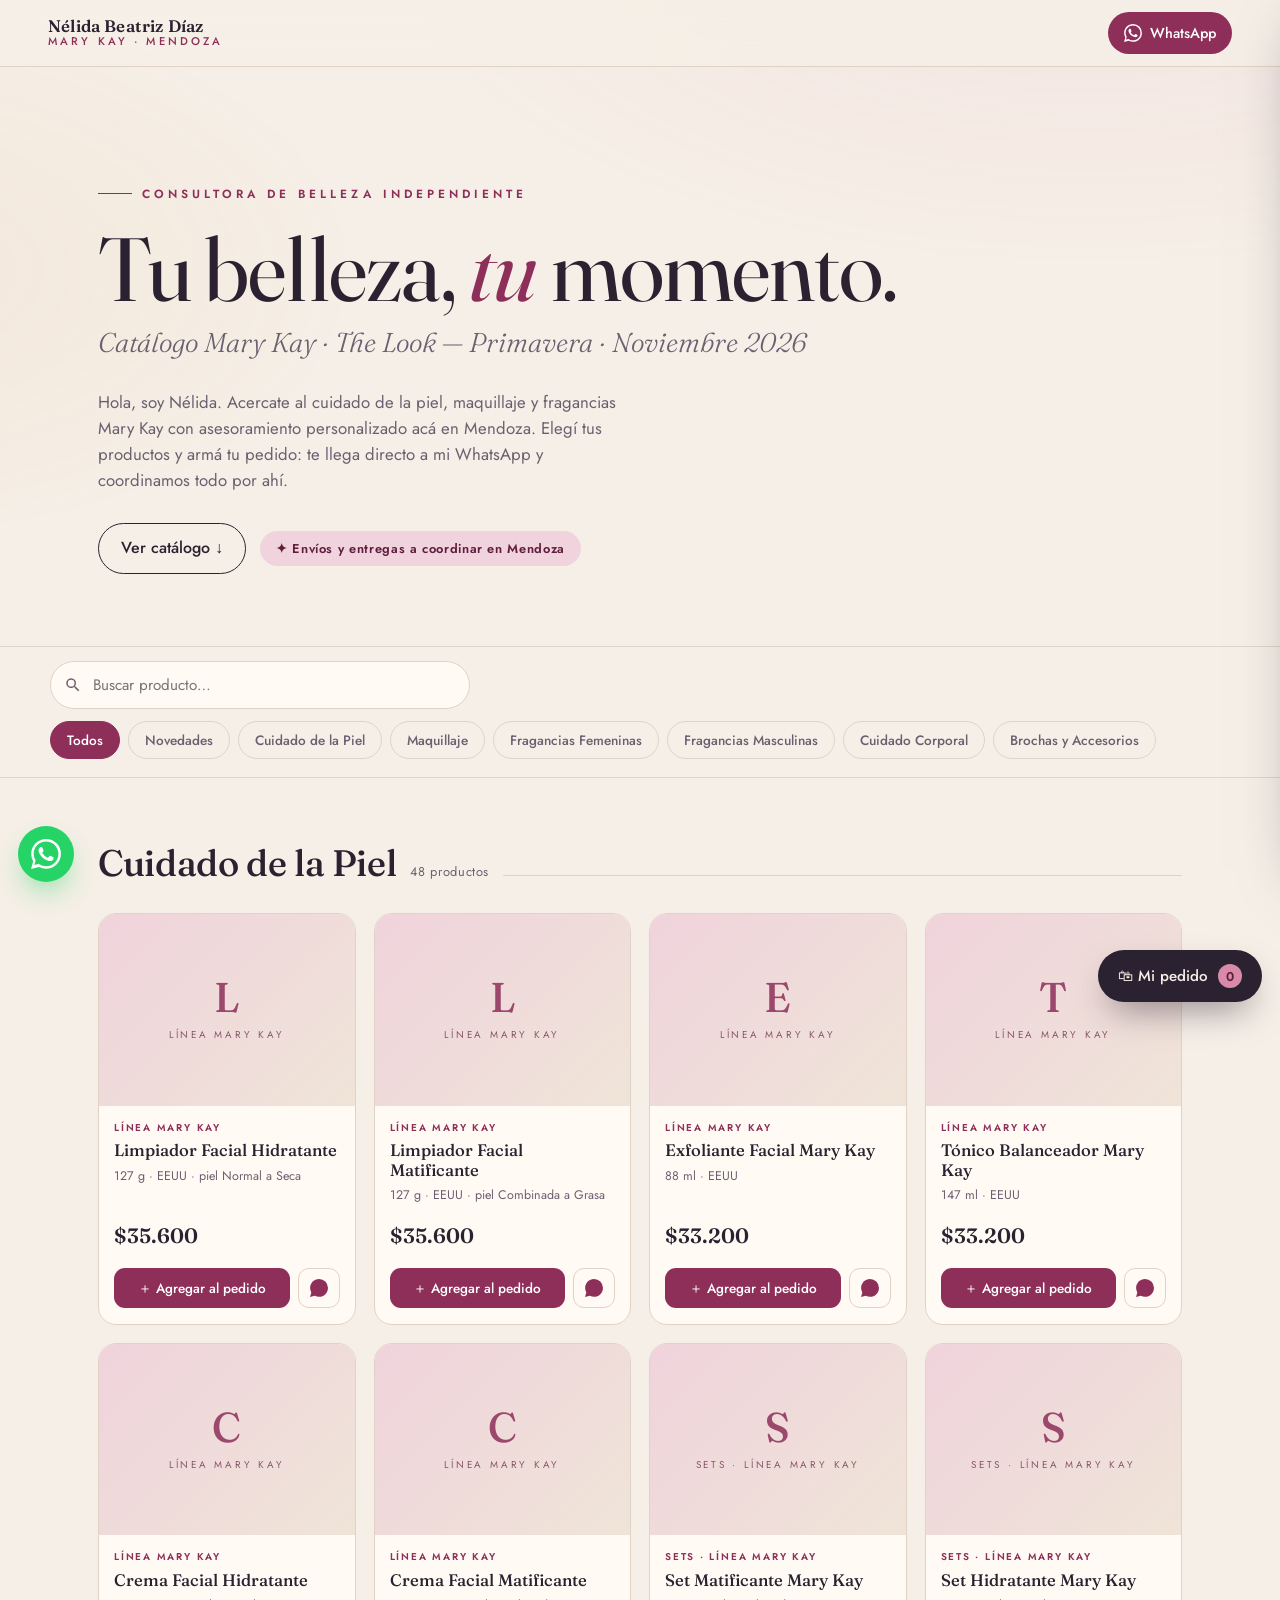
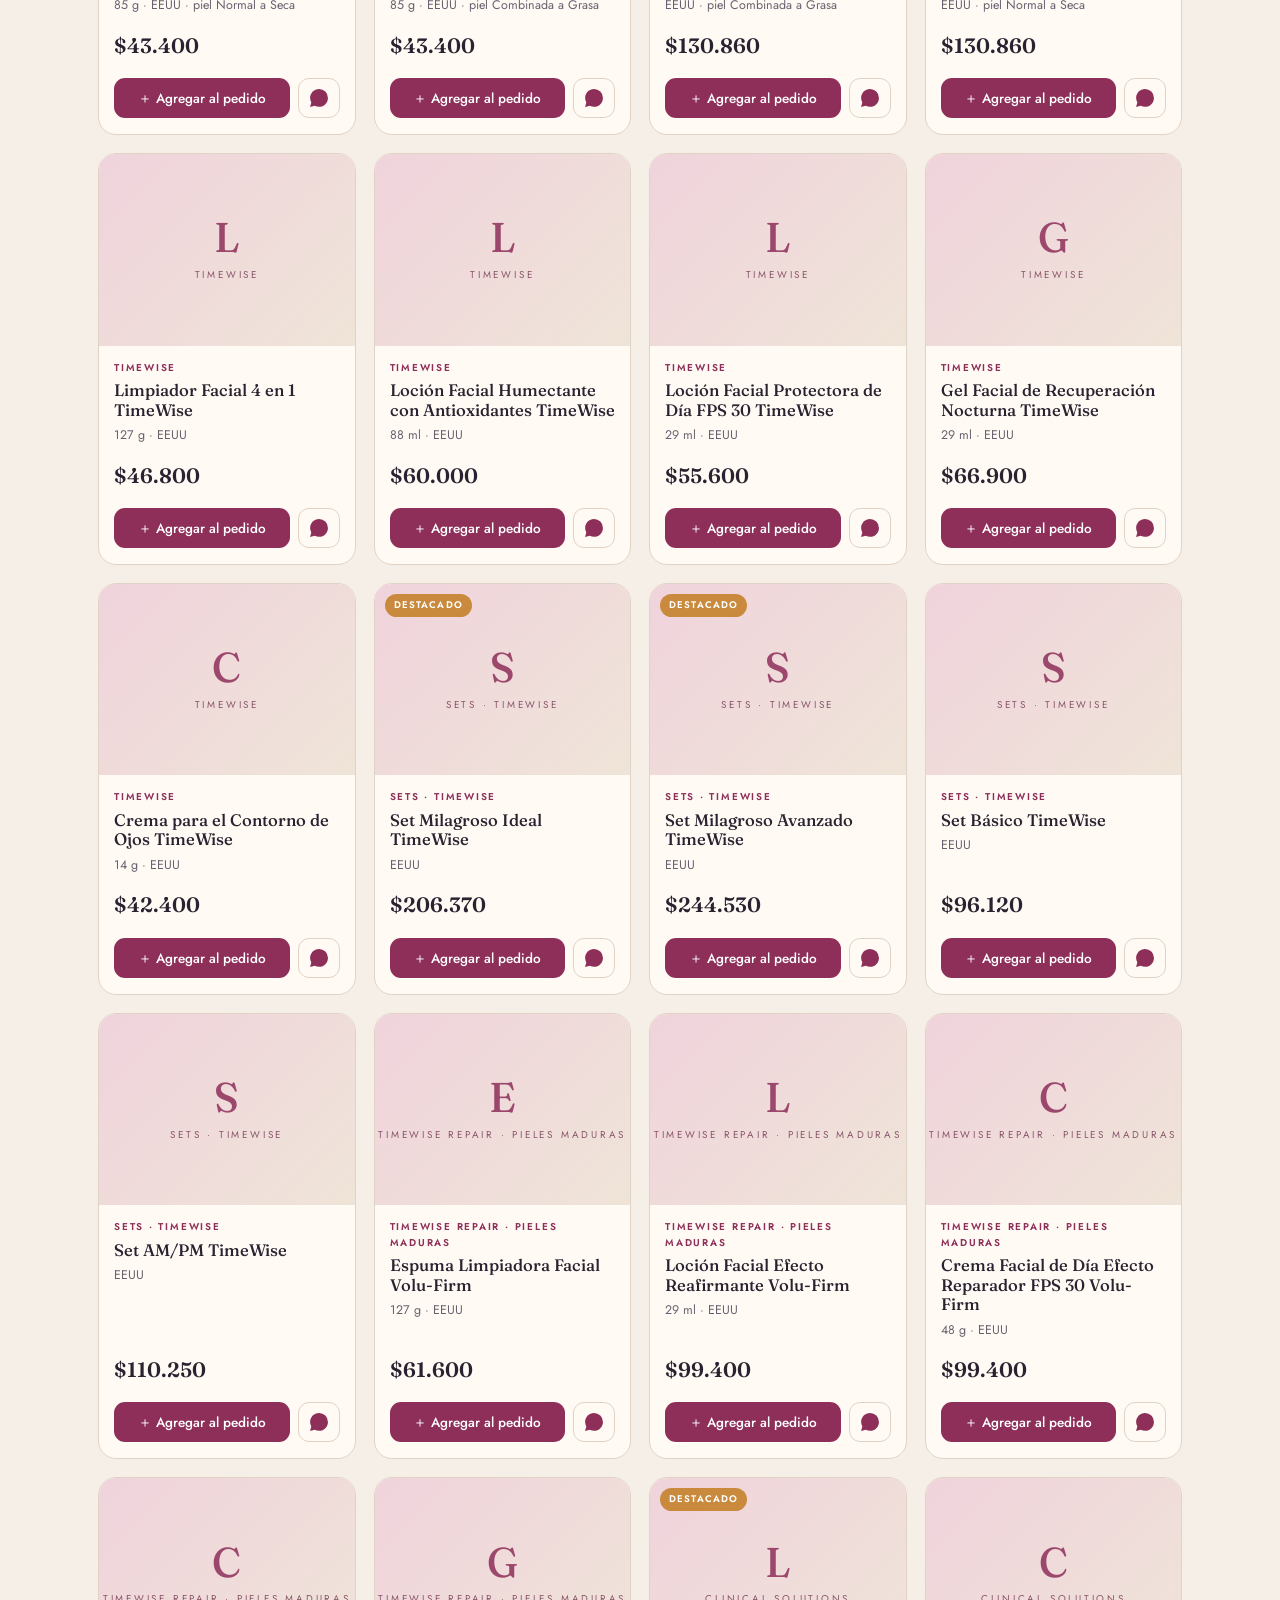
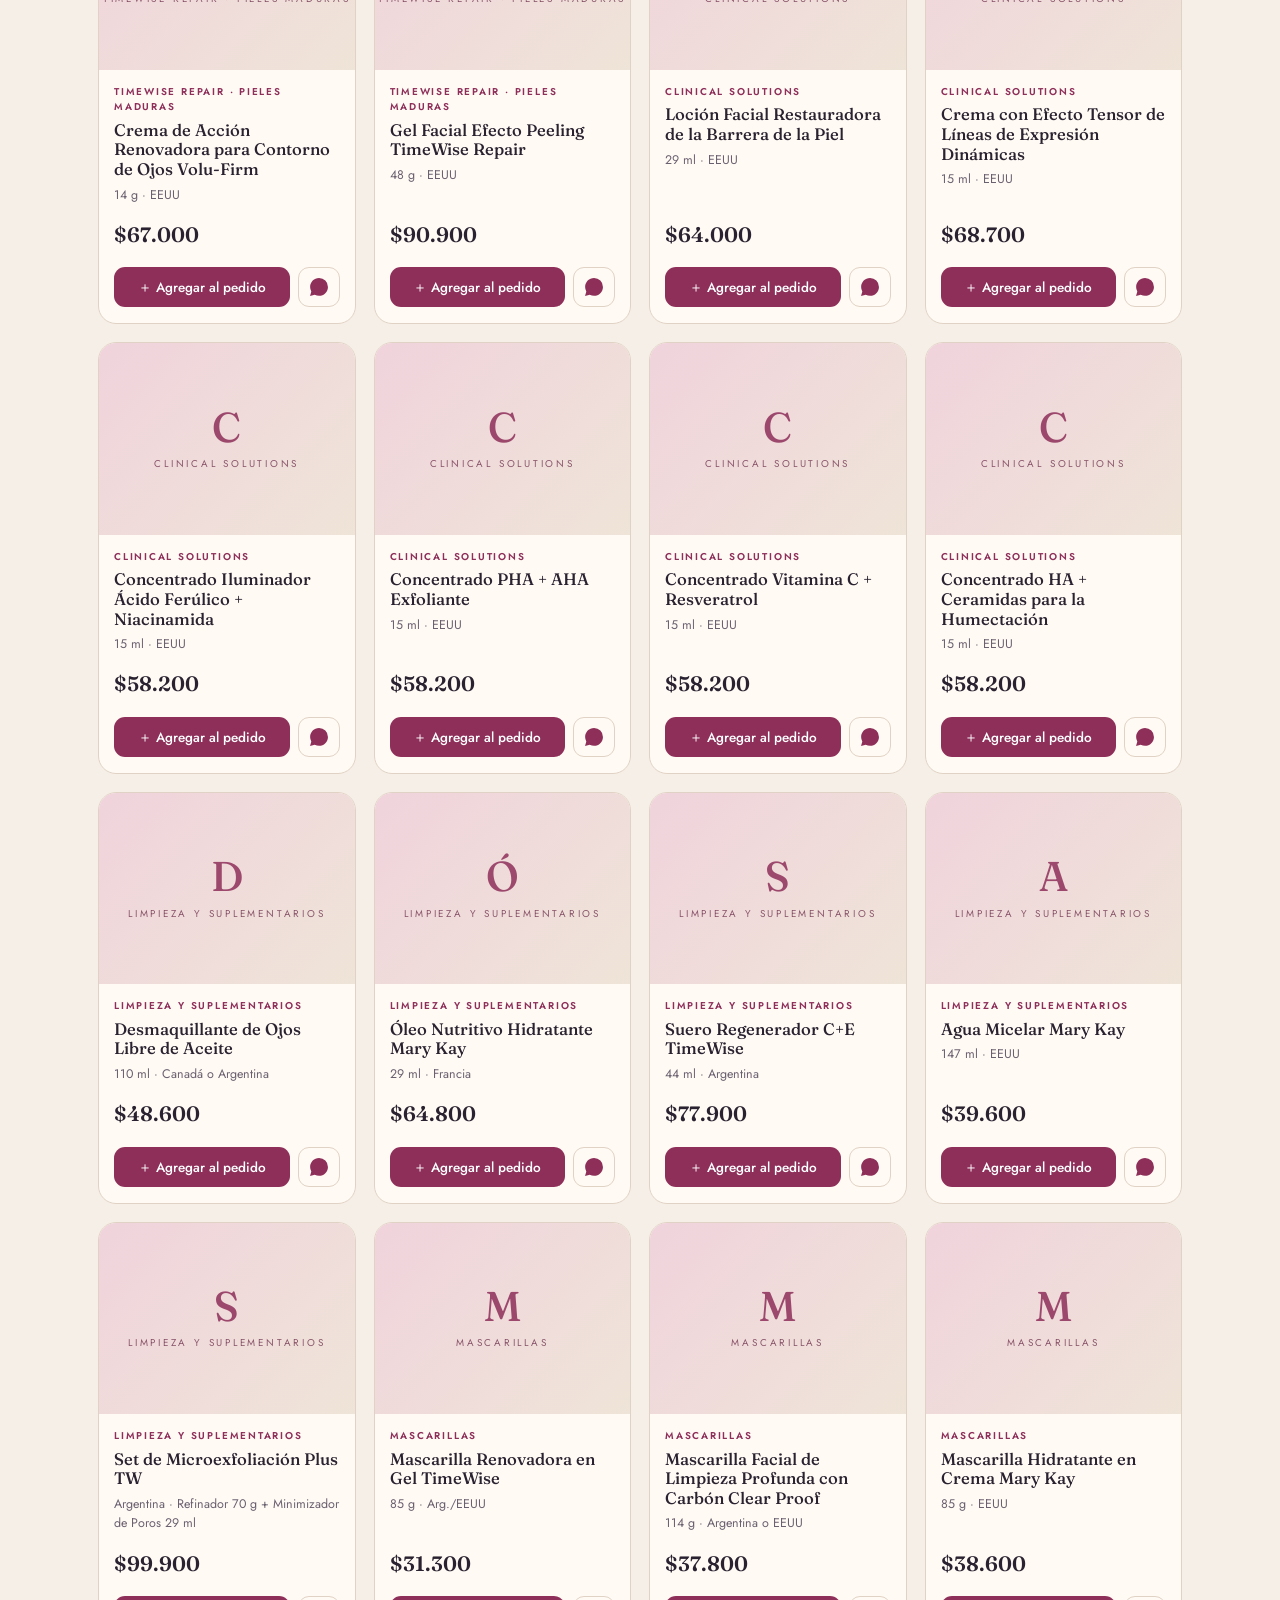
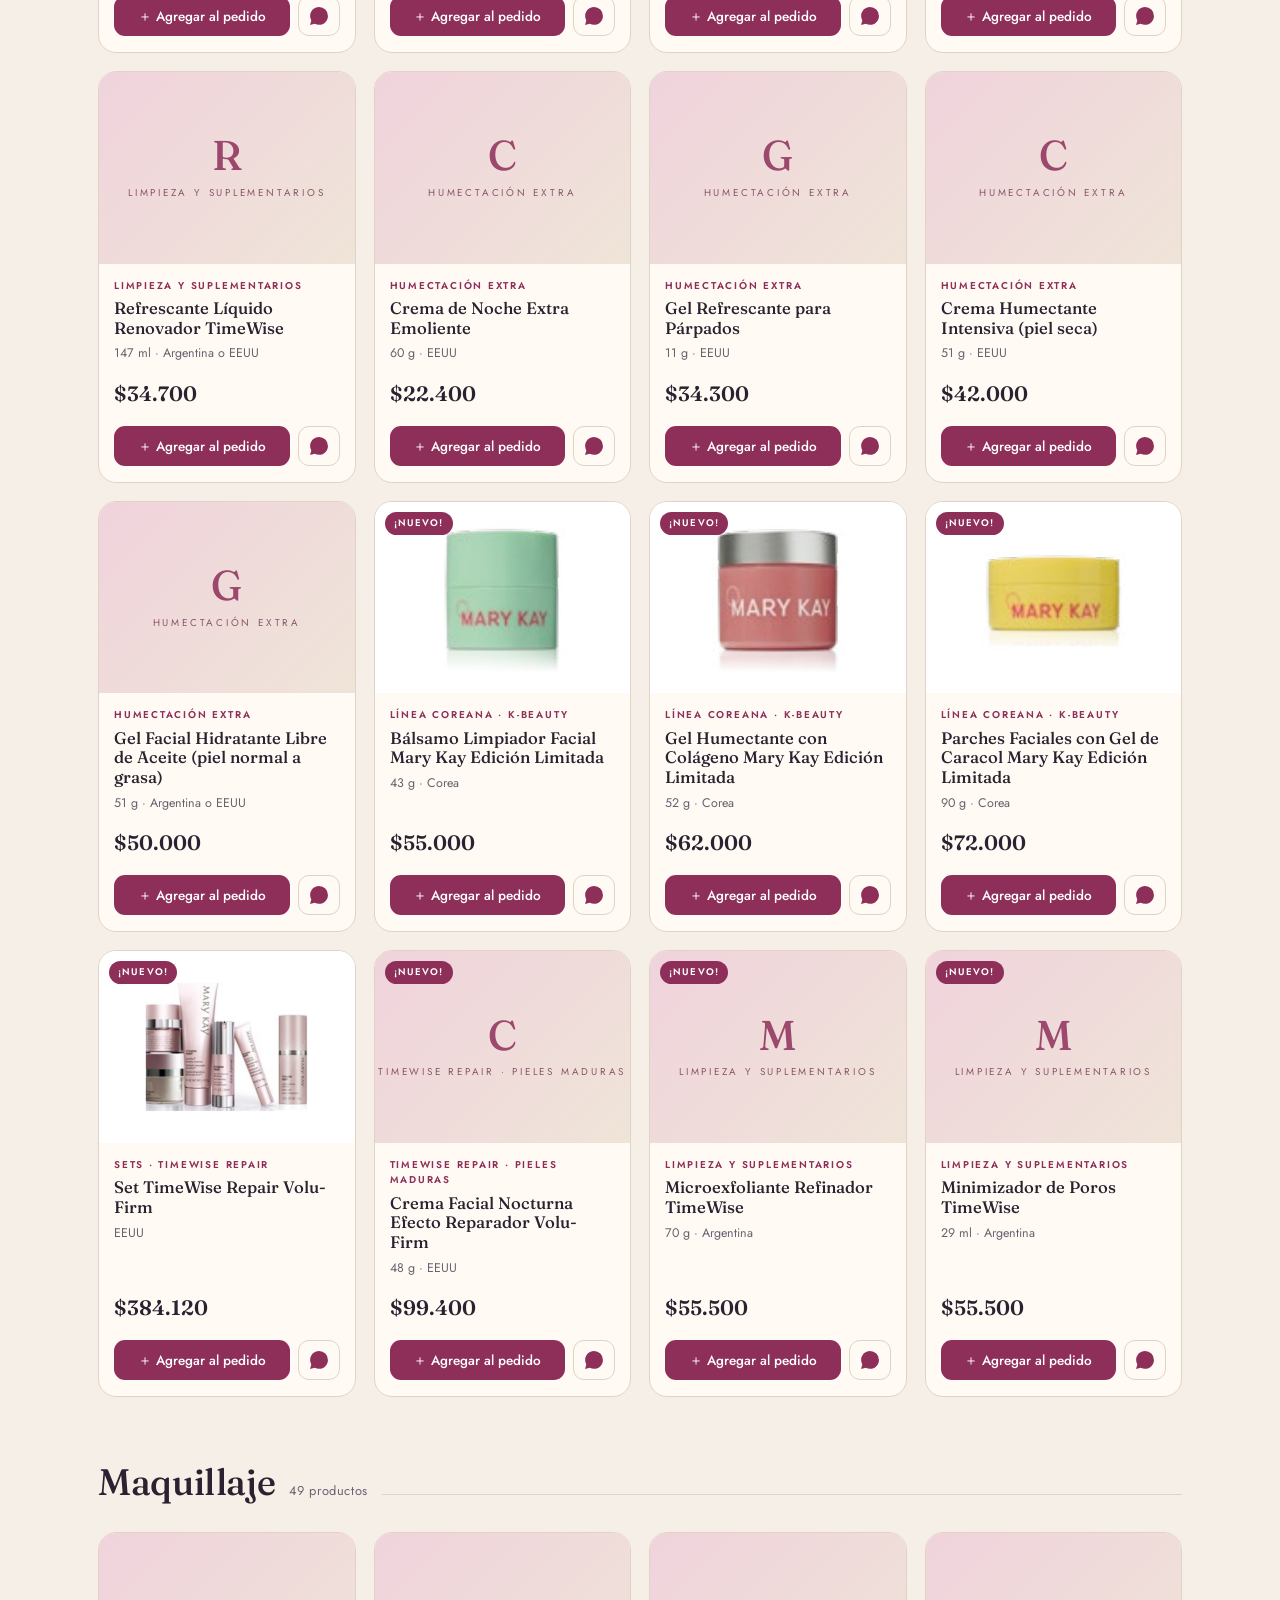
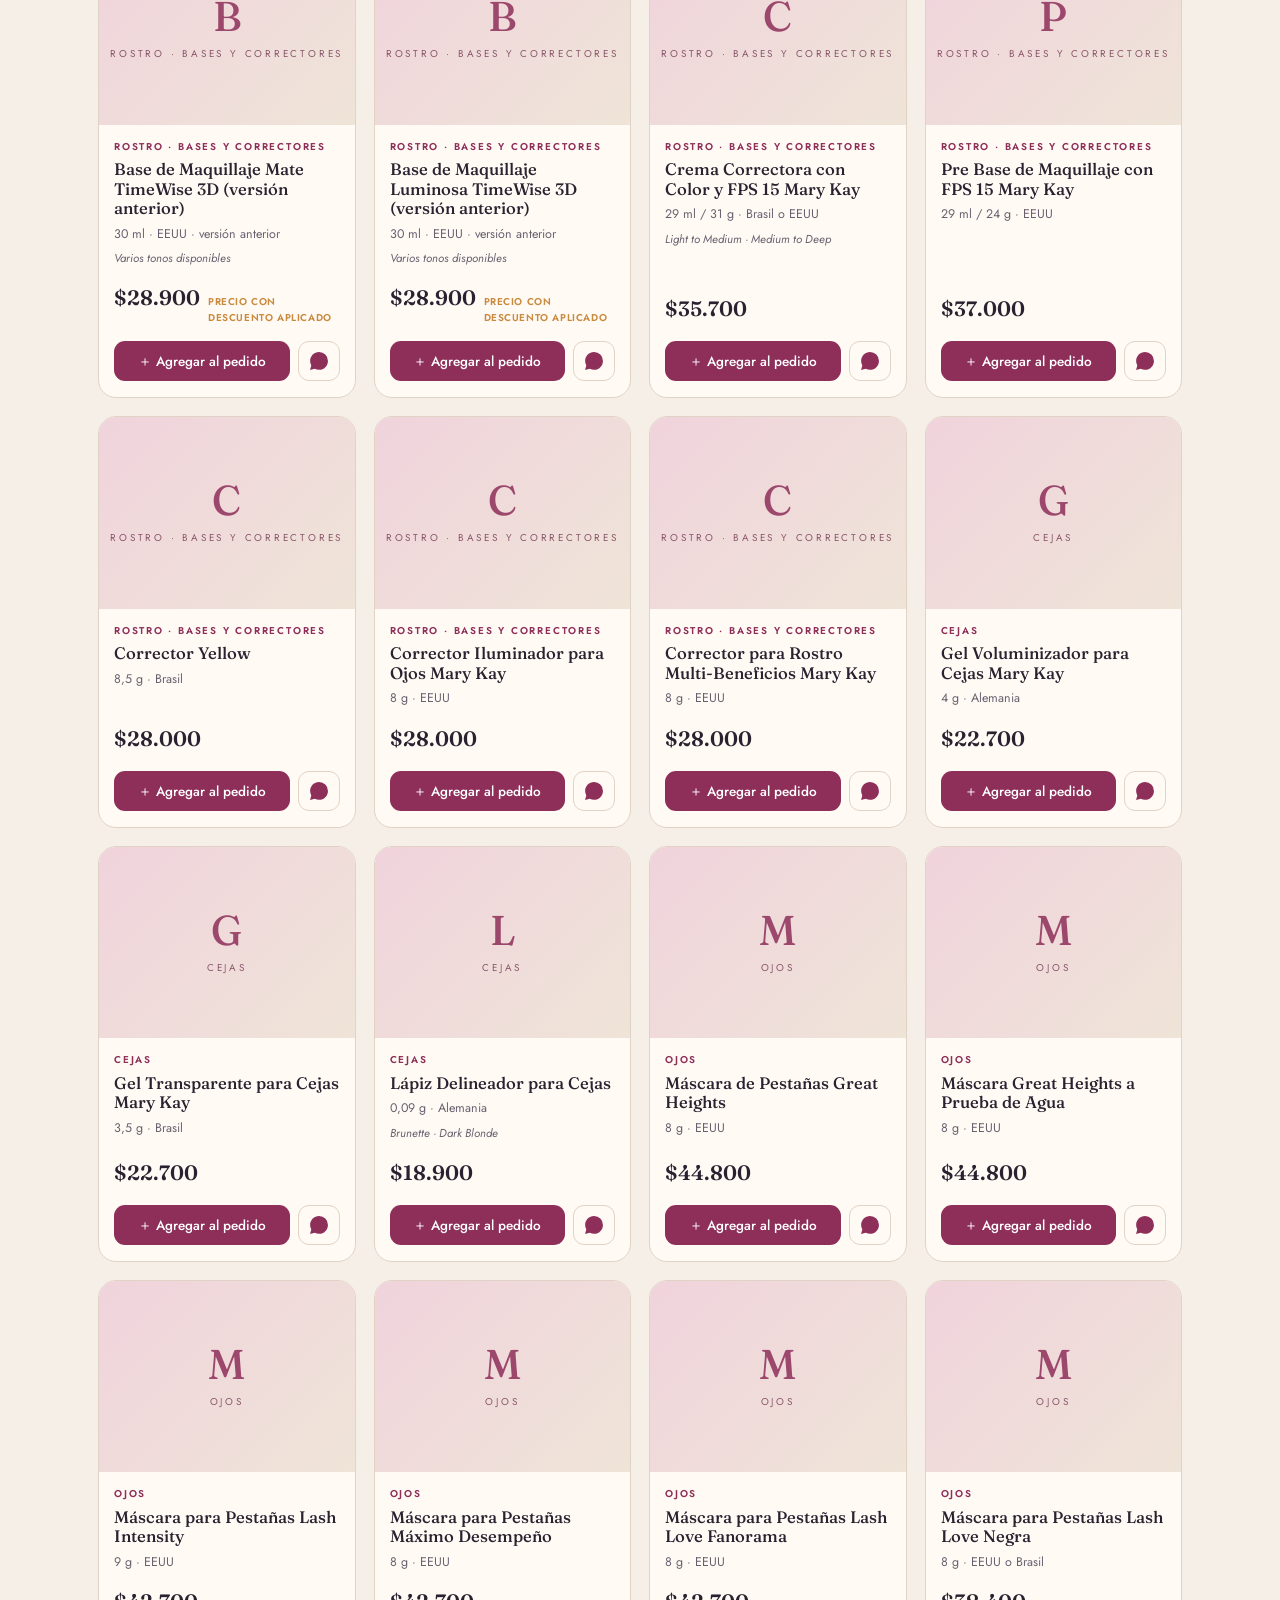
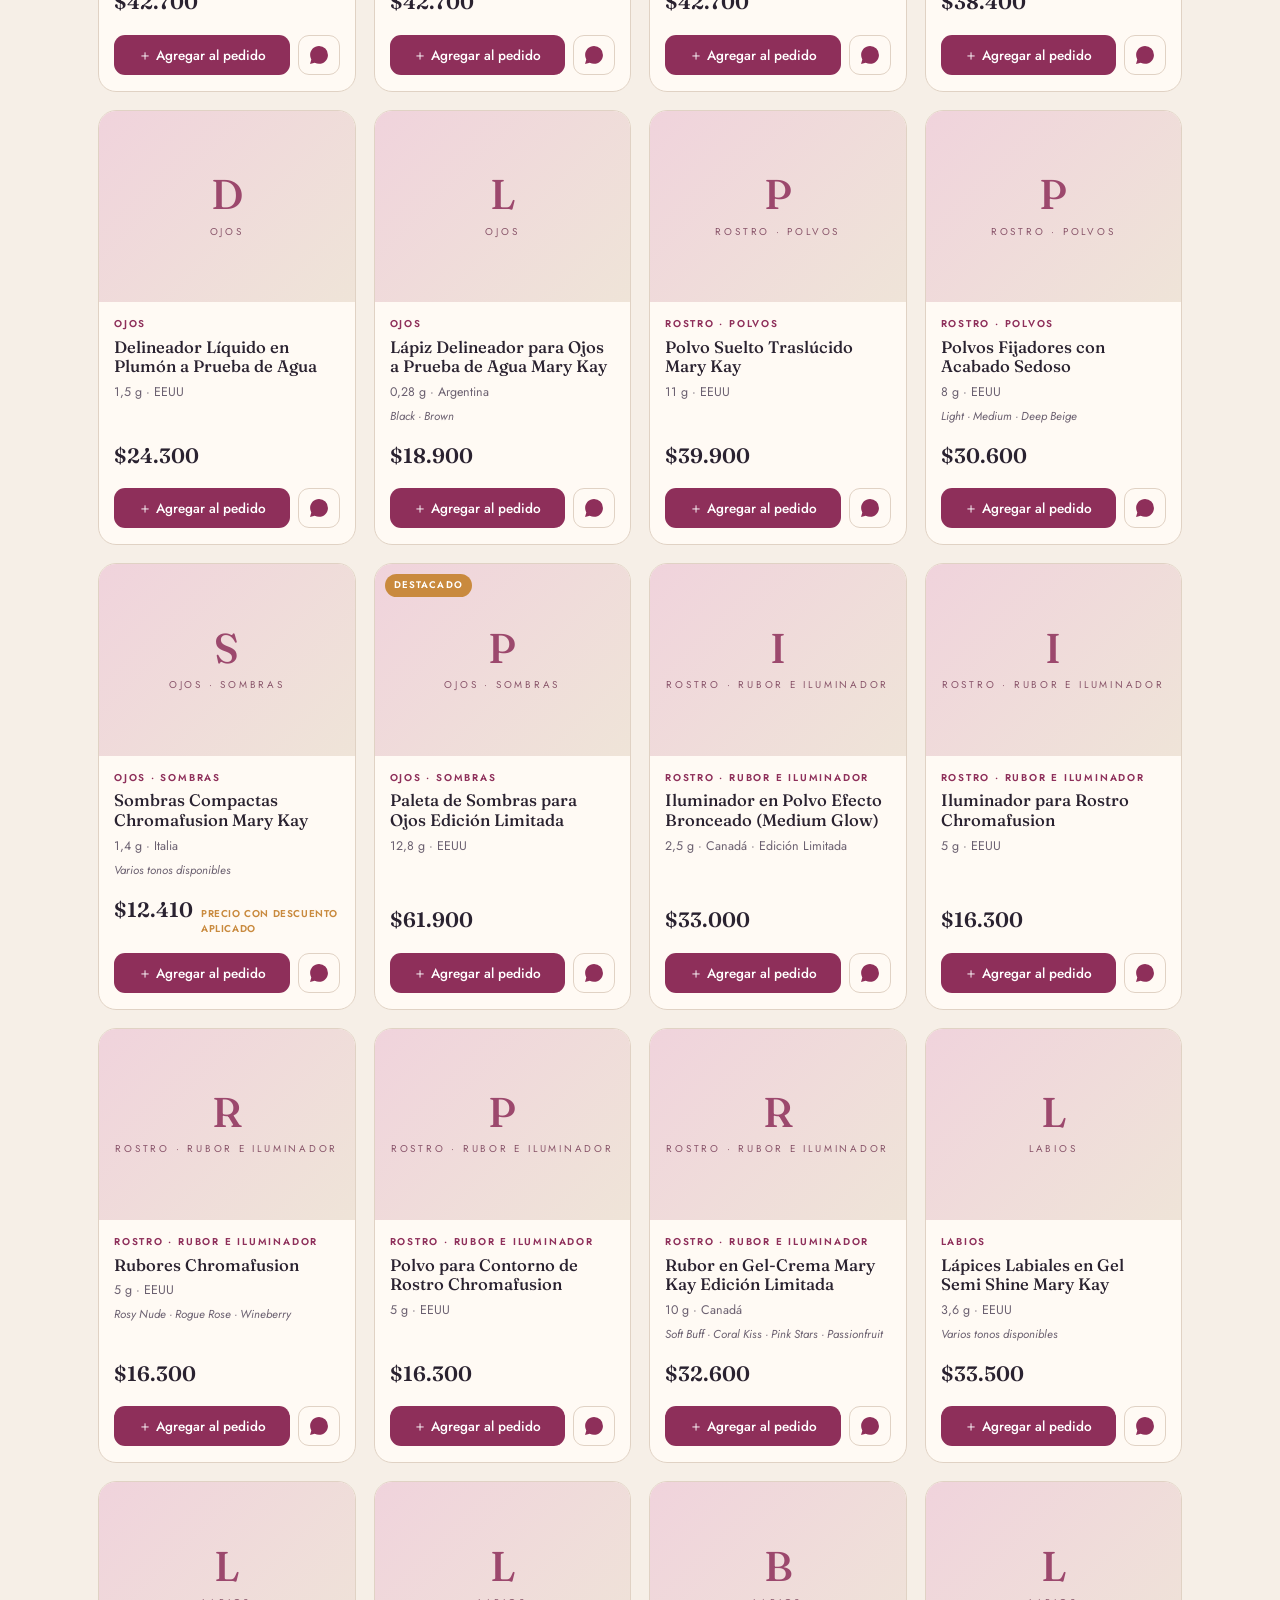
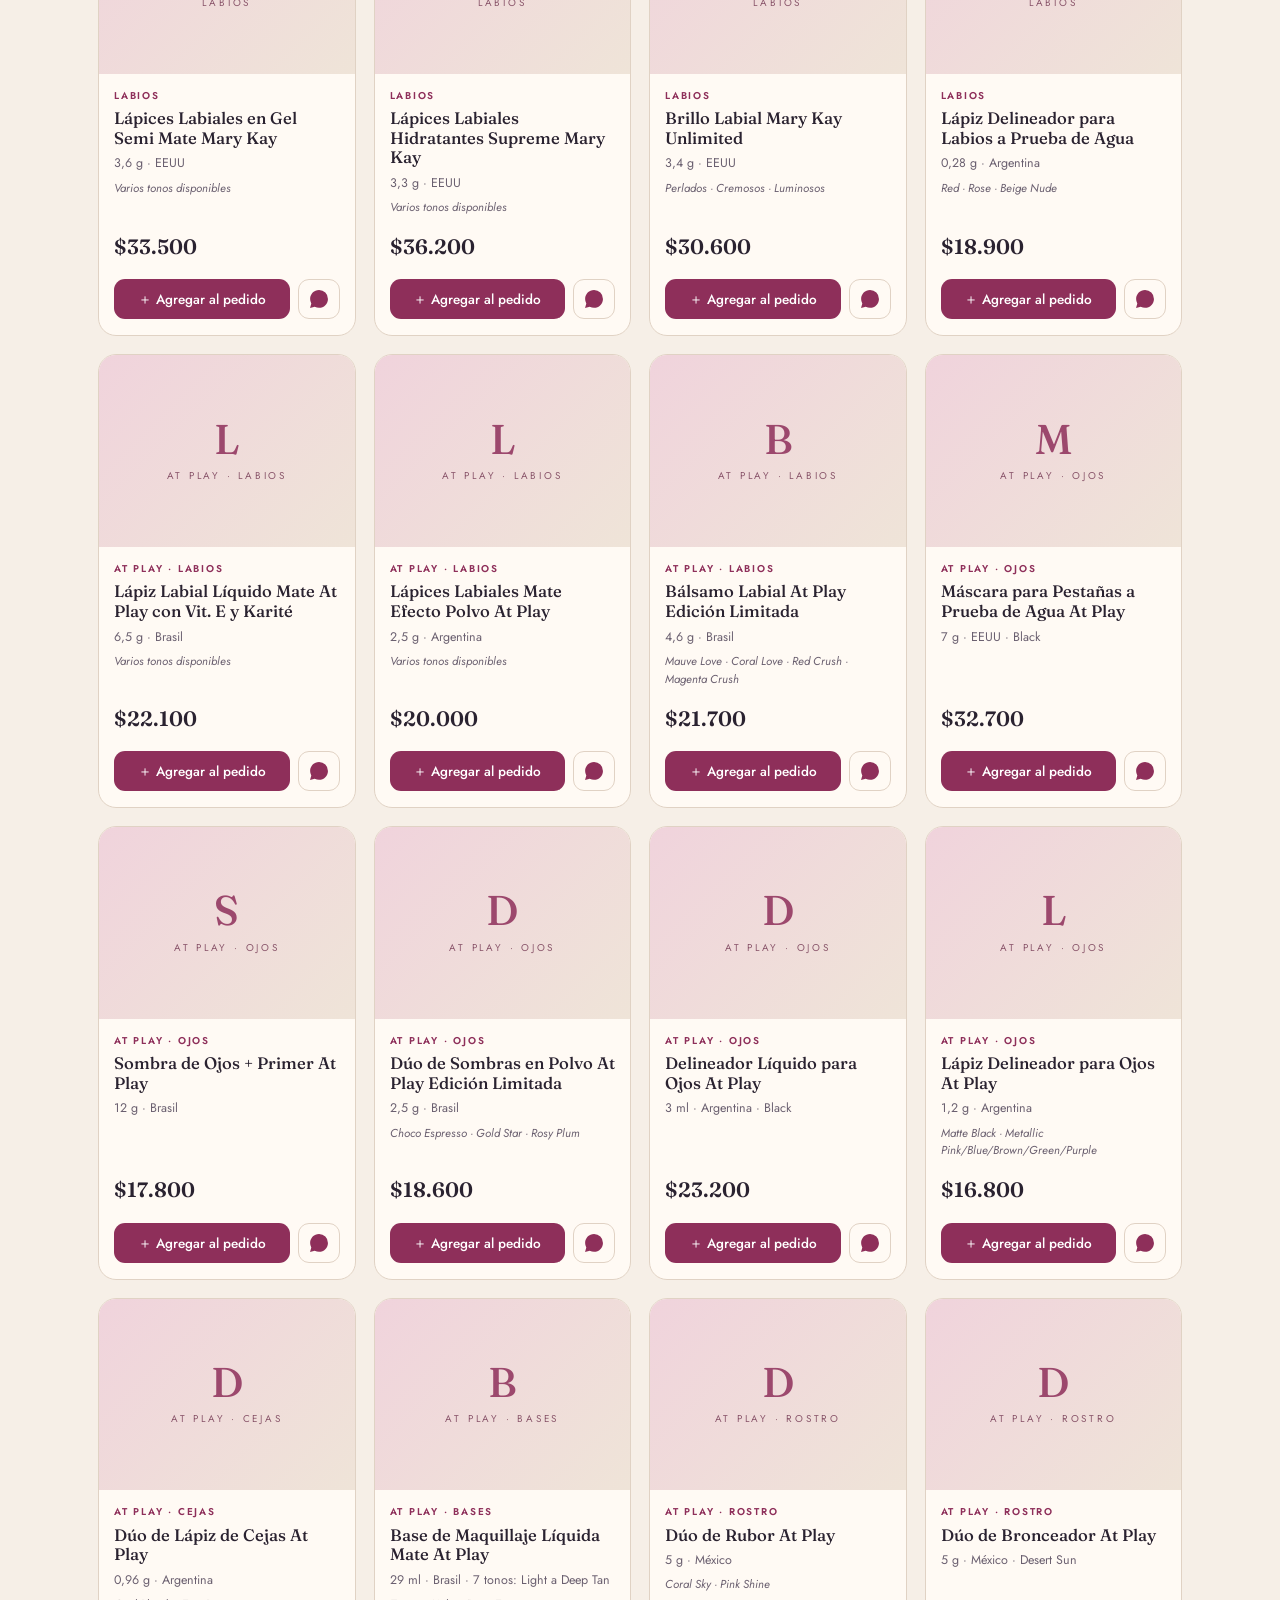
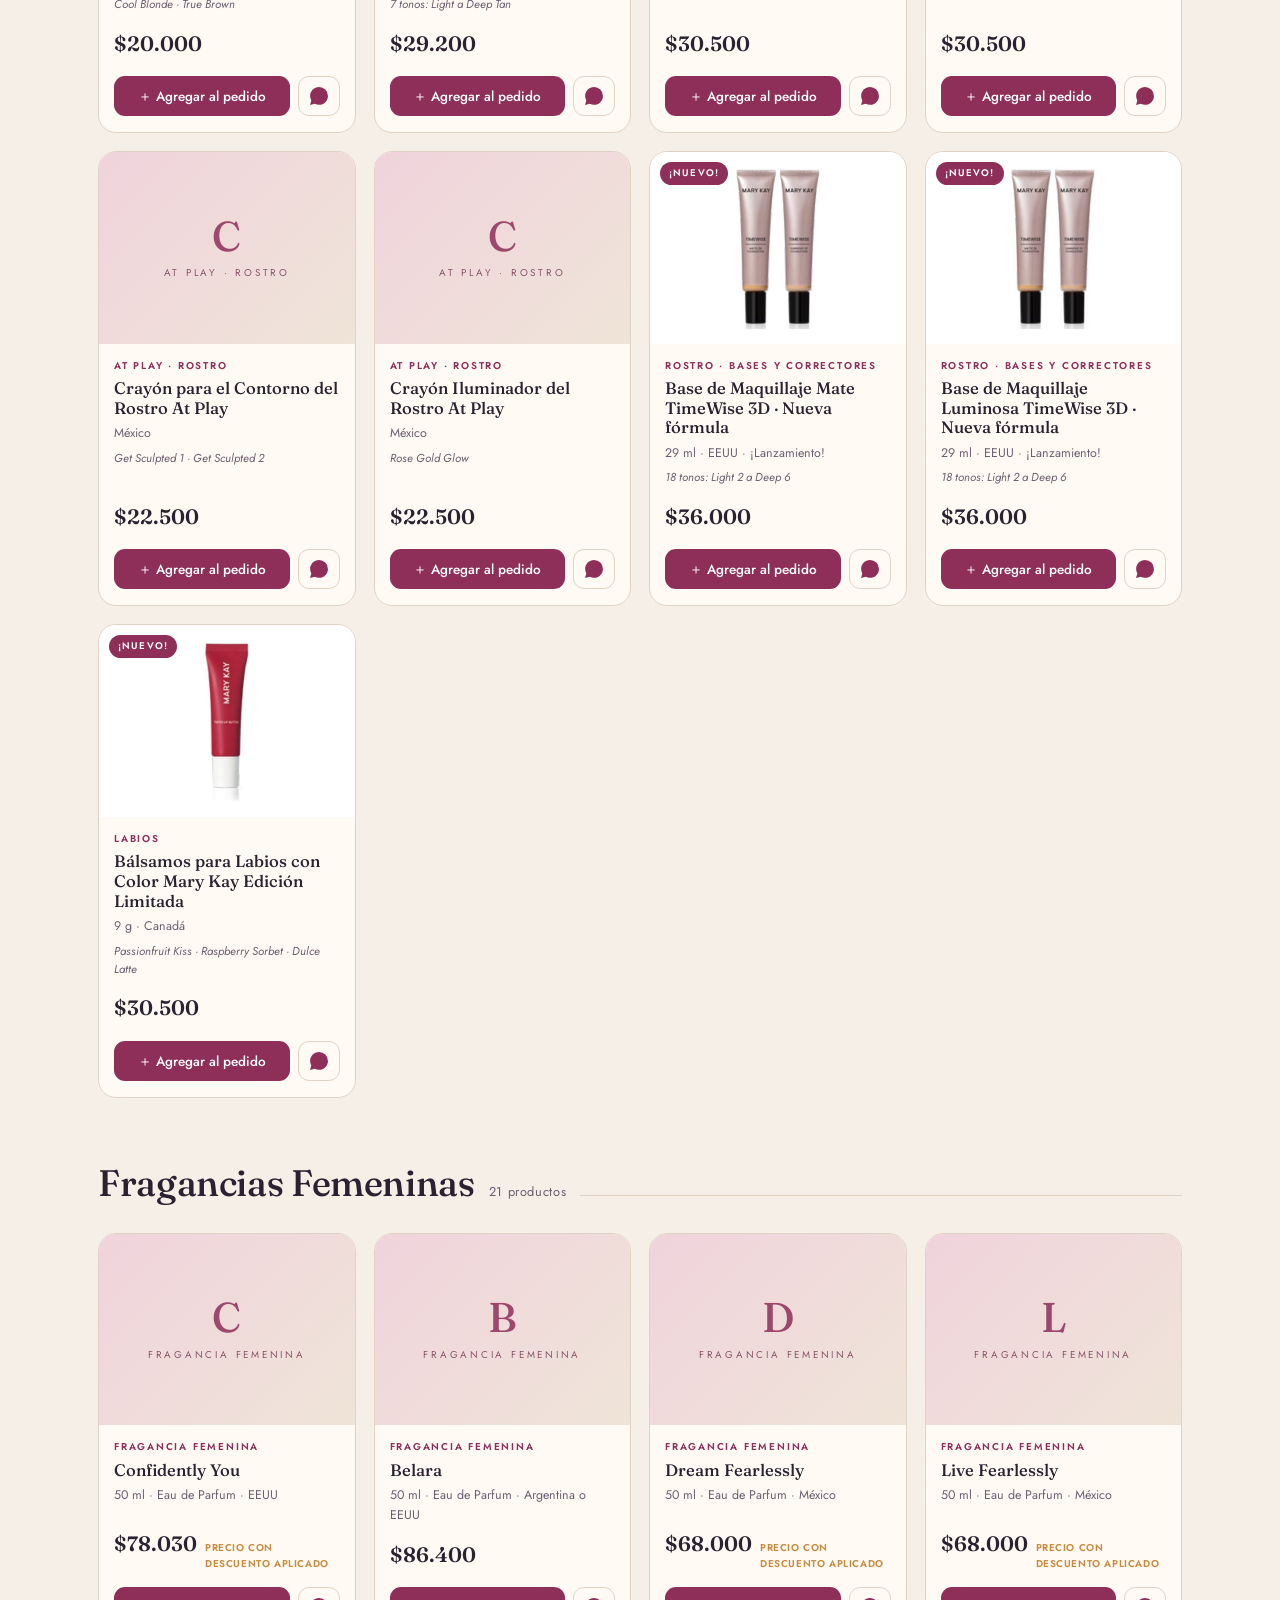
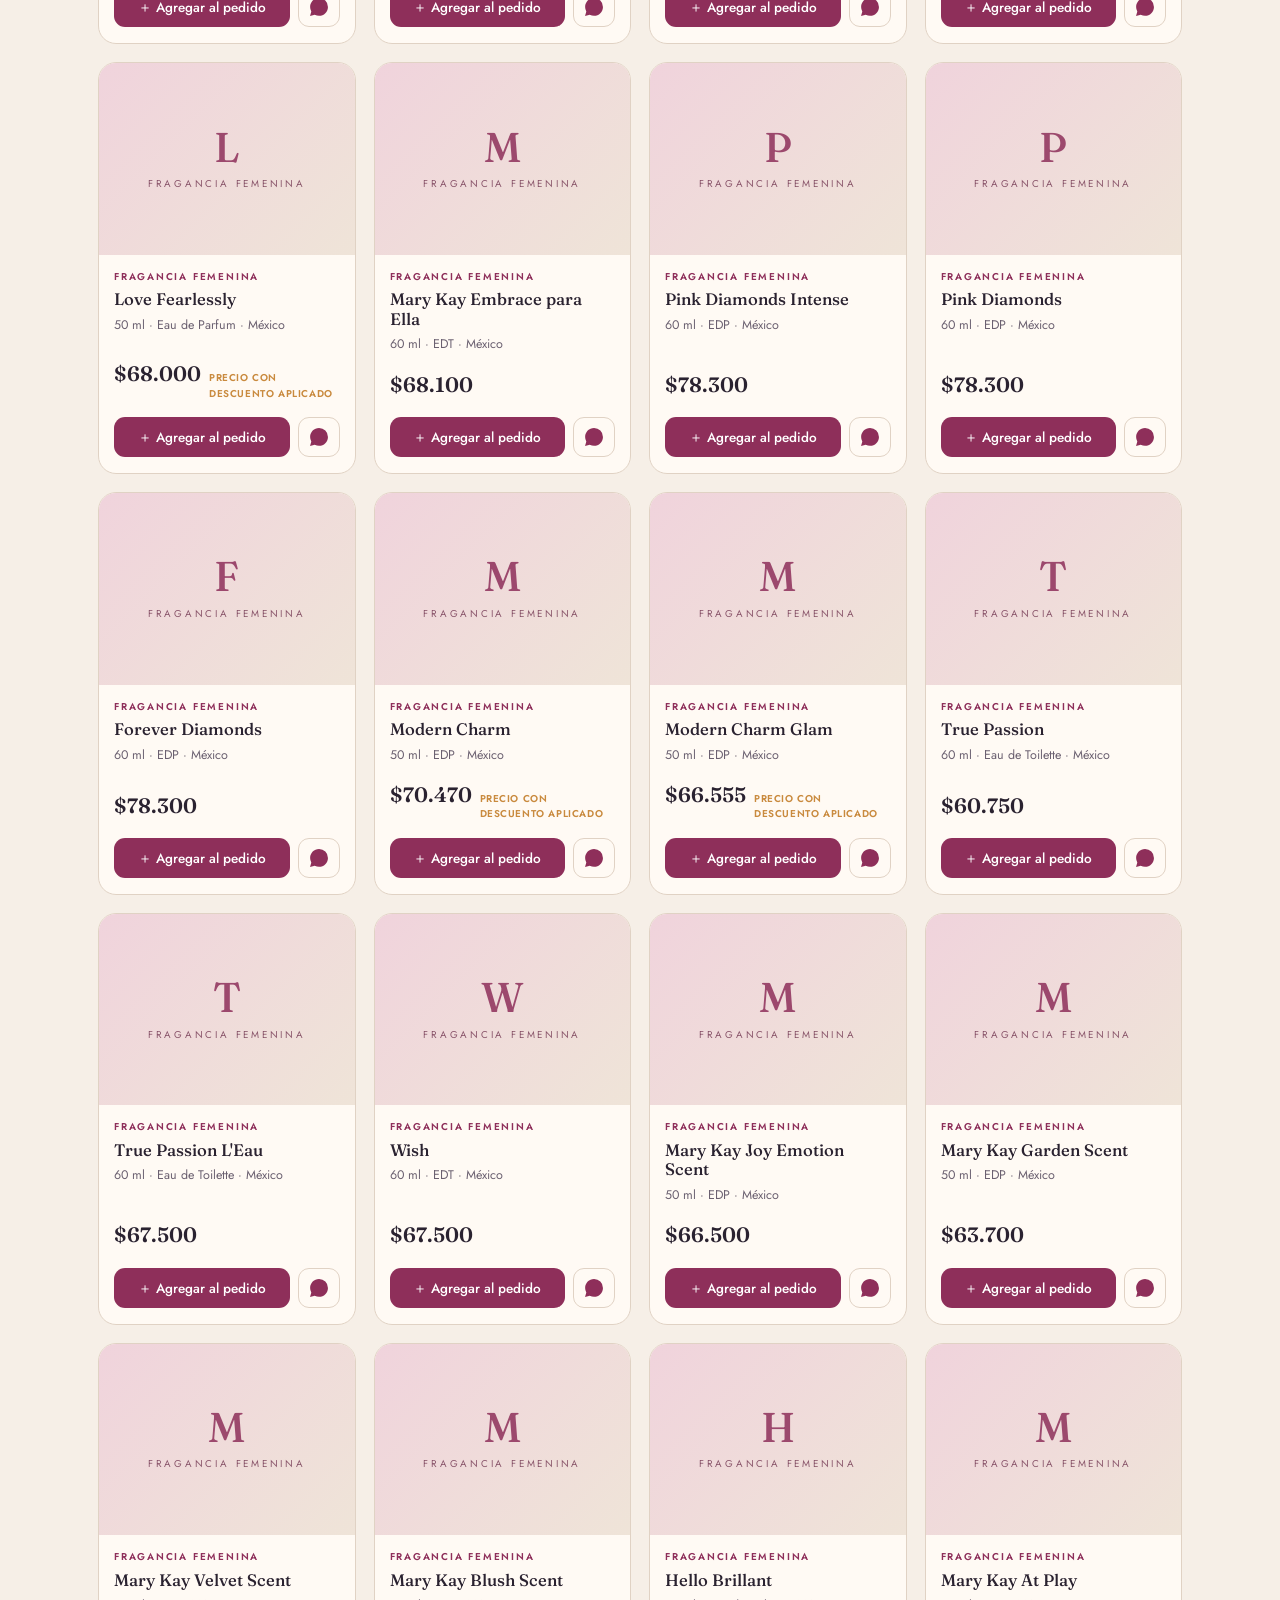
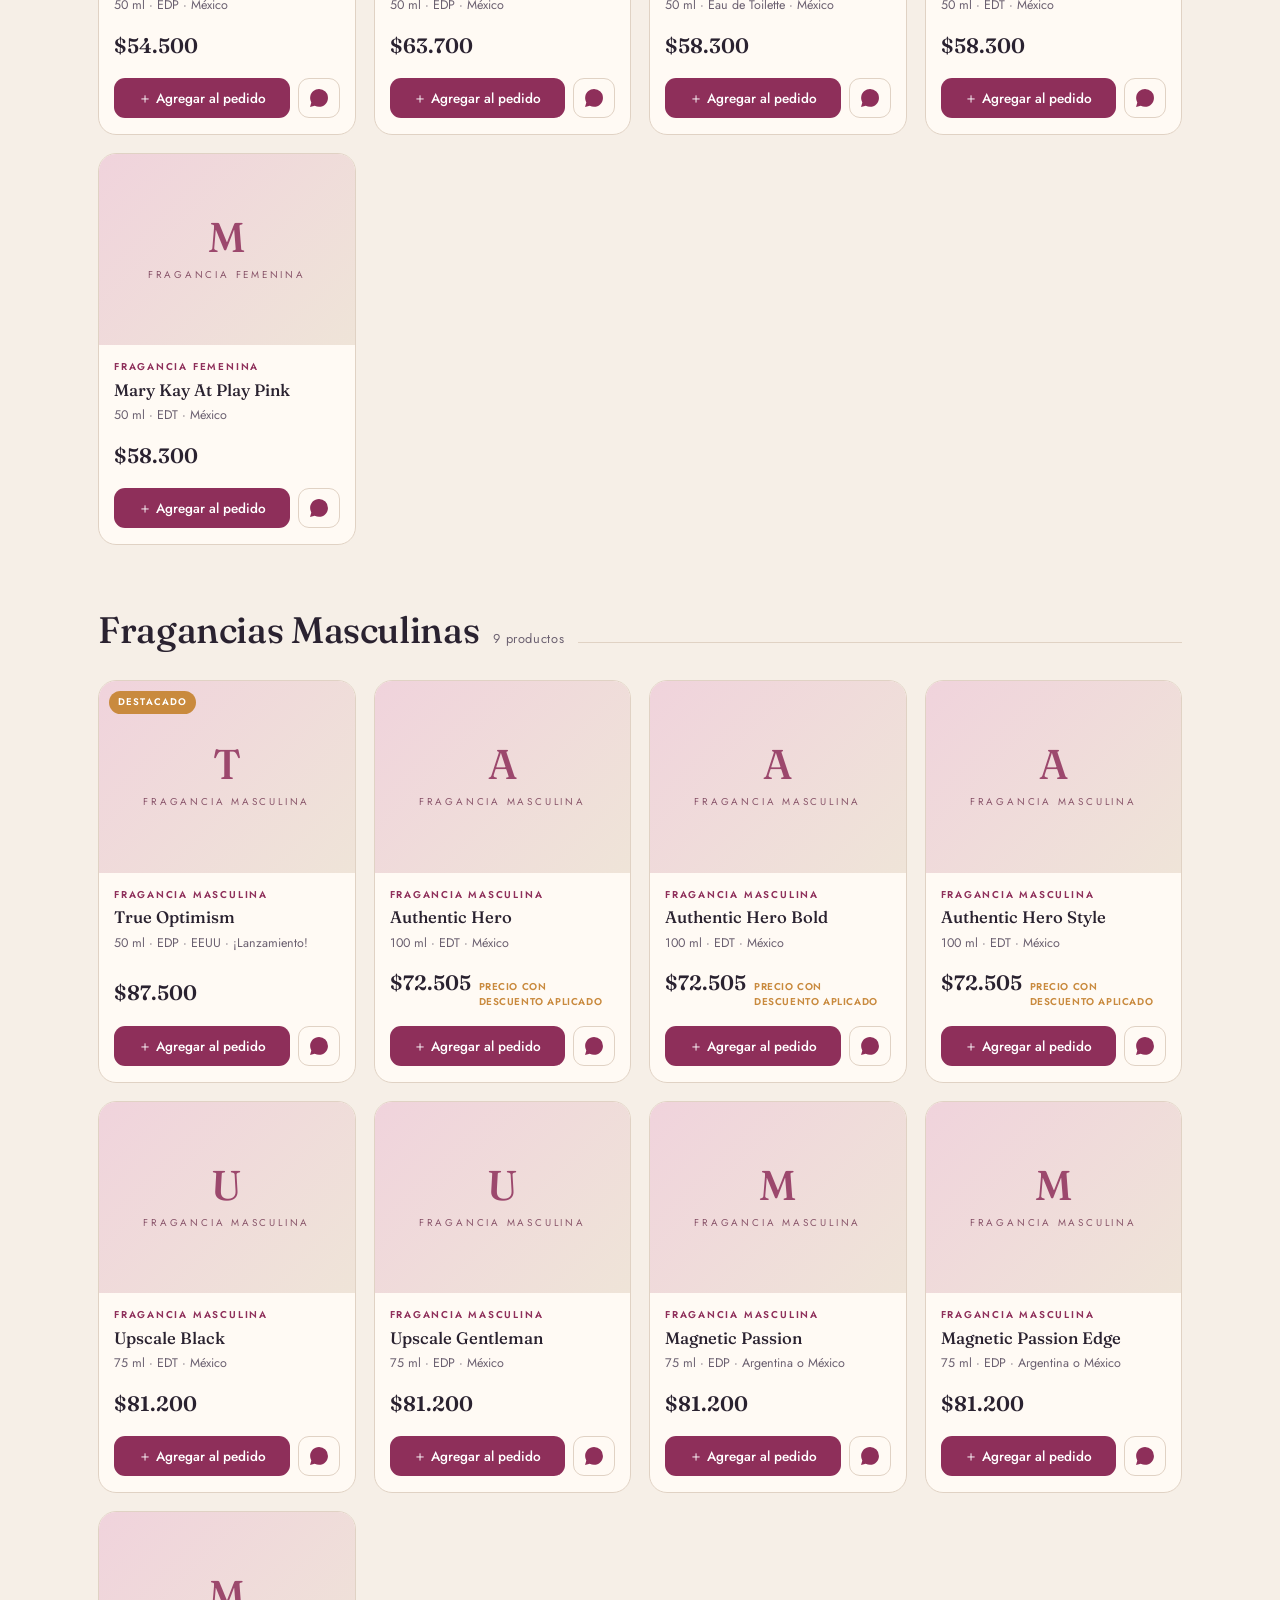
==== commit 677559c2: "Catálogo Primavera Nov 2026: precios actualizados, 10 productos nuevos, categorías nuevas, stock des" ====
--- a/index.html
+++ b/index.html
@@ -3,6 +3,16 @@
 <head>
 <meta charset="UTF-8">
 <meta name="viewport" content="width=device-width, initial-scale=1.0">
+<meta name="description" content="Catálogo online de Mary Kay de Nélida Beatriz Díaz en Mendoza: cuidado de la piel, maquillaje, fragancias y más. Pedí por WhatsApp.">
+<link rel="canonical" href="https://marykay-nelida.vercel.app/">
+<link rel="icon" href="/favicon.svg" type="image/svg+xml">
+<meta property="og:type" content="website">
+<meta property="og:locale" content="es_AR">
+<meta property="og:title" content="Nélida Beatriz Díaz · Mary Kay · Mendoza">
+<meta property="og:description" content="Catálogo online de Mary Kay de Nélida Beatriz Díaz en Mendoza: cuidado de la piel, maquillaje, fragancias y más. Pedí por WhatsApp.">
+<meta property="og:url" content="https://marykay-nelida.vercel.app/">
+<meta property="og:image" content="https://marykay-nelida.vercel.app/og-image.png">
+<meta name="twitter:card" content="summary_large_image">
 <title>Nélida Beatriz Díaz · Mary Kay · Mendoza</title>
 <link rel="preconnect" href="https://fonts.googleapis.com">
 <link rel="preconnect" href="https://fonts.gstatic.com" crossorigin>
@@ -273,6 +283,16 @@
   .order-fab{right:12px;bottom:12px}
   .wa-float{left:12px;bottom:12px}
 }
+
+.thumb.has-img{background:#fff}
+.thumb.has-img img{object-fit:contain;padding:10px}
+.flag.new{background:var(--berry)}
+.flag.out{left:auto;right:10px;background:#6b6b6b}
+.card.is-out .price{opacity:.55}
+.add-btn[disabled]{background:#b9a9b0;cursor:not-allowed}
+a.add-btn{text-decoration:none}
+.privacy{max-width:1180px;margin:14px auto 0;font-size:.72rem;color:#caa6b4;line-height:1.6}
+.privacy-btn{background:none;border:1px solid rgba(243,226,233,.35);color:#f3e2e9;border-radius:999px;padding:3px 10px;margin-left:6px;font:inherit;cursor:pointer}
 </style>
 </head>
 <body>
@@ -283,7 +303,7 @@
     <b>Nélida Beatriz Díaz</b>
     <span>Mary Kay · Mendoza</span>
   </div>
-  <a class="wa-btn" id="topWa" href="#" target="_blank" rel="noopener">
+  <a class="wa-btn" id="topWa" href="https://api.whatsapp.com/send?phone=5492615119576&amp;text=%C2%A1Hola%20N%C3%A9lida%21%20Te%20escribo%20desde%20tu%20cat%C3%A1logo%20online%20de%20Mary%20Kay.%20Quer%C3%ADa%20hacerte%20una%20consulta%20%F0%9F%98%8A" target="_blank" rel="noopener noreferrer">
     <svg viewBox="0 0 24 24"><path d="M.057 24l1.687-6.163a11.867 11.867 0 01-1.587-5.946C.16 5.335 5.495 0 12.05 0a11.817 11.817 0 018.413 3.488 11.824 11.824 0 013.48 8.414c-.003 6.557-5.338 11.892-11.893 11.892a11.9 11.9 0 01-5.688-1.448L.057 24zm6.597-3.807c1.676.995 3.276 1.591 5.392 1.592 5.448 0 9.886-4.434 9.889-9.885.002-5.462-4.415-9.89-9.881-9.892-5.452 0-9.887 4.434-9.889 9.884a9.86 9.86 0 001.51 5.26l-.999 3.648 3.748-.957zm11.387-5.464c-.074-.124-.272-.198-.57-.347-.297-.149-1.758-.868-2.031-.967-.272-.099-.47-.149-.669.149-.198.297-.768.967-.941 1.165-.173.198-.347.223-.644.074-.297-.149-1.255-.462-2.39-1.475-.883-.788-1.48-1.761-1.653-2.059-.173-.297-.018-.458.13-.606.134-.133.297-.347.446-.521.151-.172.2-.296.3-.495.099-.198.05-.372-.025-.521-.075-.148-.669-1.611-.916-2.206-.242-.579-.487-.501-.669-.51l-.57-.01c-.198 0-.52.074-.792.372s-1.04 1.016-1.04 2.479 1.065 2.876 1.213 3.074c.149.198 2.096 3.2 5.077 4.487.709.306 1.263.489 1.694.626.712.226 1.36.194 1.872.118.571-.085 1.758-.719 2.006-1.413.248-.695.248-1.29.173-1.414z"/></svg>
     <span class="full">WhatsApp</span>
   </a>
@@ -293,7 +313,7 @@
 <section class="hero">
   <span class="eyebrow">Consultora de Belleza Independiente</span>
   <h1>Tu belleza, <em>tu</em> momento.</h1>
-  <p class="sub">Catálogo Mary Kay · The Look — Otoño 2026</p>
+  <p class="sub">Catálogo Mary Kay · The Look — Primavera · Noviembre 2026</p>
   <p class="lead">Hola, soy Nélida. Acercate al cuidado de la piel, maquillaje y fragancias Mary Kay con asesoramiento personalizado acá en Mendoza. Elegí tus productos y armá tu pedido: te llega directo a mi WhatsApp y coordinamos todo por ahí.</p>
   <div class="hero-cta">
     <a class="ghost-btn" href="#catalogo">Ver catálogo ↓</a>
@@ -313,10 +333,16 @@
 </div>
 
 <!-- CATALOG -->
-<main id="catalog"></main>
+<main id="catalog"><section class="cat-block"><div class="cat-head"><h2>Cuidado de la Piel</h2><span class="count">48 productos</span><span class="rule"></span></div><div class="grid"><article class="card" data-pid="limpiador-facial-hidratante"><div class="thumb"><div class="thumb-fallback"><span class="mono">L</span><small>Línea Mary Kay</small></div></div><div class="card-body"><span class="tag">Línea Mary Kay</span><h3>Limpiador Facial Hidratante</h3><p class="meta">127 g · EEUU · piel Normal a Seca</p><div class="price-row"><span class="price">$35.600</span></div><div class="card-actions"><a class="add-btn" href="https://api.whatsapp.com/send?phone=5492615119576&amp;text=%C2%A1Hola%20N%C3%A9lida!%20Quer%C3%ADa%20consultar%20por%3A%20Limpiador%20Facial%20Hidratante%20(%2435.600).%20%C2%BFEst%C3%A1%20disponible%3F" target="_blank" rel="noopener noreferrer">Consultar por WhatsApp</a></div></div></article><article class="card" data-pid="limpiador-facial-matificante"><div class="thumb"><div class="thumb-fallback"><span class="mono">L</span><small>Línea Mary Kay</small></div></div><div class="card-body"><span class="tag">Línea Mary Kay</span><h3>Limpiador Facial Matificante</h3><p class="meta">127 g · EEUU · piel Combinada a Grasa</p><div class="price-row"><span class="price">$35.600</span></div><div class="card-actions"><a class="add-btn" href="https://api.whatsapp.com/send?phone=5492615119576&amp;text=%C2%A1Hola%20N%C3%A9lida!%20Quer%C3%ADa%20consultar%20por%3A%20Limpiador%20Facial%20Matificante%20(%2435.600).%20%C2%BFEst%C3%A1%20disponible%3F" target="_blank" rel="noopener noreferrer">Consultar por WhatsApp</a></div></div></article><article class="card" data-pid="exfoliante-facial-mary-kay"><div class="thumb"><div class="thumb-fallback"><span class="mono">E</span><small>Línea Mary Kay</small></div></div><div class="card-body"><span class="tag">Línea Mary Kay</span><h3>Exfoliante Facial Mary Kay</h3><p class="meta">88 ml · EEUU</p><div class="price-row"><span class="price">$33.200</span></div><div class="card-actions"><a class="add-btn" href="https://api.whatsapp.com/send?phone=5492615119576&amp;text=%C2%A1Hola%20N%C3%A9lida!%20Quer%C3%ADa%20consultar%20por%3A%20Exfoliante%20Facial%20Mary%20Kay%20(%2433.200).%20%C2%BFEst%C3%A1%20disponible%3F" target="_blank" rel="noopener noreferrer">Consultar por WhatsApp</a></div></div></article><article class="card" data-pid="tonico-balanceador-mary-kay"><div class="thumb"><div class="thumb-fallback"><span class="mono">T</span><small>Línea Mary Kay</small></div></div><div class="card-body"><span class="tag">Línea Mary Kay</span><h3>Tónico Balanceador Mary Kay</h3><p class="meta">147 ml · EEUU</p><div class="price-row"><span class="price">$33.200</span></div><div class="card-actions"><a class="add-btn" href="https://api.whatsapp.com/send?phone=5492615119576&amp;text=%C2%A1Hola%20N%C3%A9lida!%20Quer%C3%ADa%20consultar%20por%3A%20T%C3%B3nico%20Balanceador%20Mary%20Kay%20(%2433.200).%20%C2%BFEst%C3%A1%20disponible%3F" target="_blank" rel="noopener noreferrer">Consultar por WhatsApp</a></div></div></article><article class="card" data-pid="crema-facial-hidratante"><div class="thumb"><div class="thumb-fallback"><span class="mono">C</span><small>Línea Mary Kay</small></div></div><div class="card-body"><span class="tag">Línea Mary Kay</span><h3>Crema Facial Hidratante</h3><p class="meta">85 g · EEUU · piel Normal a Seca</p><div class="price-row"><span class="price">$43.400</span></div><div class="card-actions"><a class="add-btn" href="https://api.whatsapp.com/send?phone=5492615119576&amp;text=%C2%A1Hola%20N%C3%A9lida!%20Quer%C3%ADa%20consultar%20por%3A%20Crema%20Facial%20Hidratante%20(%2443.400).%20%C2%BFEst%C3%A1%20disponible%3F" target="_blank" rel="noopener noreferrer">Consultar por WhatsApp</a></div></div></article><article class="card" data-pid="crema-facial-matificante"><div class="thumb"><div class="thumb-fallback"><span class="mono">C</span><small>Línea Mary Kay</small></div></div><div class="card-body"><span class="tag">Línea Mary Kay</span><h3>Crema Facial Matificante</h3><p class="meta">85 g · EEUU · piel Combinada a Grasa</p><div class="price-row"><span class="price">$43.400</span></div><div class="card-actions"><a class="add-btn" href="https://api.whatsapp.com/send?phone=5492615119576&amp;text=%C2%A1Hola%20N%C3%A9lida!%20Quer%C3%ADa%20consultar%20por%3A%20Crema%20Facial%20Matificante%20(%2443.400).%20%C2%BFEst%C3%A1%20disponible%3F" target="_blank" rel="noopener noreferrer">Consultar por WhatsApp</a></div></div></article><article class="card" data-pid="set-matificante-mary-kay"><div class="thumb"><div class="thumb-fallback"><span class="mono">S</span><small>Sets · Línea Mary Kay</small></div></div><div class="card-body"><span class="tag">Sets · Línea Mary Kay</span><h3>Set Matificante Mary Kay</h3><p class="meta">EEUU · piel Combinada a Grasa</p><div class="price-row"><span class="price">$130.860</span></div><div class="card-actions"><a class="add-btn" href="https://api.whatsapp.com/send?phone=5492615119576&amp;text=%C2%A1Hola%20N%C3%A9lida!%20Quer%C3%ADa%20consultar%20por%3A%20Set%20Matificante%20Mary%20Kay%20(%24130.860).%20%C2%BFEst%C3%A1%20disponible%3F" target="_blank" rel="noopener noreferrer">Consultar por WhatsApp</a></div></div></article><article class="card" data-pid="set-hidratante-mary-kay"><div class="thumb"><div class="thumb-fallback"><span class="mono">S</span><small>Sets · Línea Mary Kay</small></div></div><div class="card-body"><span class="tag">Sets · Línea Mary Kay</span><h3>Set Hidratante Mary Kay</h3><p class="meta">EEUU · piel Normal a Seca</p><div class="price-row"><span class="price">$130.860</span></div><div class="card-actions"><a class="add-btn" href="https://api.whatsapp.com/send?phone=5492615119576&amp;text=%C2%A1Hola%20N%C3%A9lida!%20Quer%C3%ADa%20consultar%20por%3A%20Set%20Hidratante%20Mary%20Kay%20(%24130.860).%20%C2%BFEst%C3%A1%20disponible%3F" target="_blank" rel="noopener noreferrer">Consultar por WhatsApp</a></div></div></article><article class="card" data-pid="limpiador-facial-4-en-1-timewise"><div class="thumb"><div class="thumb-fallback"><span class="mono">L</span><small>TimeWise</small></div></div><div class="card-body"><span class="tag">TimeWise</span><h3>Limpiador Facial 4 en 1 TimeWise</h3><p class="meta">127 g · EEUU</p><div class="price-row"><span class="price">$46.800</span></div><div class="card-actions"><a class="add-btn" href="https://api.whatsapp.com/send?phone=5492615119576&amp;text=%C2%A1Hola%20N%C3%A9lida!%20Quer%C3%ADa%20consultar%20por%3A%20Limpiador%20Facial%204%20en%201%20TimeWise%20(%2446.800).%20%C2%BFEst%C3%A1%20disponible%3F" target="_blank" rel="noopener noreferrer">Consultar por WhatsApp</a></div></div></article><article class="card" data-pid="locion-facial-humectante-con-antioxidantes-timewise"><div class="thumb"><div class="thumb-fallback"><span class="mono">L</span><small>TimeWise</small></div></div><div class="card-body"><span class="tag">TimeWise</span><h3>Loción Facial Humectante con Antioxidantes TimeWise</h3><p class="meta">88 ml · EEUU</p><div class="price-row"><span class="price">$60.000</span></div><div class="card-actions"><a class="add-btn" href="https://api.whatsapp.com/send?phone=5492615119576&amp;text=%C2%A1Hola%20N%C3%A9lida!%20Quer%C3%ADa%20consultar%20por%3A%20Loci%C3%B3n%20Facial%20Humectante%20con%20Antioxidantes%20TimeWise%20(%2460.000).%20%C2%BFEst%C3%A1%20disponible%3F" target="_blank" rel="noopener noreferrer">Consultar por WhatsApp</a></div></div></article><article class="card" data-pid="locion-facial-protectora-de-dia-fps-30-timewise"><div class="thumb"><div class="thumb-fallback"><span class="mono">L</span><small>TimeWise</small></div></div><div class="card-body"><span class="tag">TimeWise</span><h3>Loción Facial Protectora de Día FPS 30 TimeWise</h3><p class="meta">29 ml · EEUU</p><div class="price-row"><span class="price">$55.600</span></div><div class="card-actions"><a class="add-btn" href="https://api.whatsapp.com/send?phone=5492615119576&amp;text=%C2%A1Hola%20N%C3%A9lida!%20Quer%C3%ADa%20consultar%20por%3A%20Loci%C3%B3n%20Facial%20Protectora%20de%20D%C3%ADa%20FPS%2030%20TimeWise%20(%2455.600).%20%C2%BFEst%C3%A1%20disponible%3F" target="_blank" rel="noopener noreferrer">Consultar por WhatsApp</a></div></div></article><article class="card" data-pid="gel-facial-de-recuperacion-nocturna-timewise"><div class="thumb"><div class="thumb-fallback"><span class="mono">G</span><small>TimeWise</small></div></div><div class="card-body"><span class="tag">TimeWise</span><h3>Gel Facial de Recuperación Nocturna TimeWise</h3><p class="meta">29 ml · EEUU</p><div class="price-row"><span class="price">$66.900</span></div><div class="card-actions"><a class="add-btn" href="https://api.whatsapp.com/send?phone=5492615119576&amp;text=%C2%A1Hola%20N%C3%A9lida!%20Quer%C3%ADa%20consultar%20por%3A%20Gel%20Facial%20de%20Recuperaci%C3%B3n%20Nocturna%20TimeWise%20(%2466.900).%20%C2%BFEst%C3%A1%20disponible%3F" target="_blank" rel="noopener noreferrer">Consultar por WhatsApp</a></div></div></article><article class="card" data-pid="crema-para-el-contorno-de-ojos-timewise"><div class="thumb"><div class="thumb-fallback"><span class="mono">C</span><small>TimeWise</small></div></div><div class="card-body"><span class="tag">TimeWise</span><h3>Crema para el Contorno de Ojos TimeWise</h3><p class="meta">14 g · EEUU</p><div class="price-row"><span class="price">$42.400</span></div><div class="card-actions"><a class="add-btn" href="https://api.whatsapp.com/send?phone=5492615119576&amp;text=%C2%A1Hola%20N%C3%A9lida!%20Quer%C3%ADa%20consultar%20por%3A%20Crema%20para%20el%20Contorno%20de%20Ojos%20TimeWise%20(%2442.400).%20%C2%BFEst%C3%A1%20disponible%3F" target="_blank" rel="noopener noreferrer">Consultar por WhatsApp</a></div></div></article><article class="card" data-pid="set-milagroso-ideal-timewise"><div class="thumb"><div class="thumb-fallback"><span class="mono">S</span><small>Sets · TimeWise</small></div><span class="flag">Destacado</span></div><div class="card-body"><span class="tag">Sets · TimeWise</span><h3>Set Milagroso Ideal TimeWise</h3><p class="meta">EEUU</p><div class="price-row"><span class="price">$206.370</span></div><div class="card-actions"><a class="add-btn" href="https://api.whatsapp.com/send?phone=5492615119576&amp;text=%C2%A1Hola%20N%C3%A9lida!%20Quer%C3%ADa%20consultar%20por%3A%20Set%20Milagroso%20Ideal%20TimeWise%20(%24206.370).%20%C2%BFEst%C3%A1%20disponible%3F" target="_blank" rel="noopener noreferrer">Consultar por WhatsApp</a></div></div></article><article class="card" data-pid="set-milagroso-avanzado-timewise"><div class="thumb"><div class="thumb-fallback"><span class="mono">S</span><small>Sets · TimeWise</small></div><span class="flag">Destacado</span></div><div class="card-body"><span class="tag">Sets · TimeWise</span><h3>Set Milagroso Avanzado TimeWise</h3><p class="meta">EEUU</p><div class="price-row"><span class="price">$244.530</span></div><div class="card-actions"><a class="add-btn" href="https://api.whatsapp.com/send?phone=5492615119576&amp;text=%C2%A1Hola%20N%C3%A9lida!%20Quer%C3%ADa%20consultar%20por%3A%20Set%20Milagroso%20Avanzado%20TimeWise%20(%24244.530).%20%C2%BFEst%C3%A1%20disponible%3F" target="_blank" rel="noopener noreferrer">Consultar por WhatsApp</a></div></div></article><article class="card" data-pid="set-basico-timewise"><div class="thumb"><div class="thumb-fallback"><span class="mono">S</span><small>Sets · TimeWise</small></div></div><div class="card-body"><span class="tag">Sets · TimeWise</span><h3>Set Básico TimeWise</h3><p class="meta">EEUU</p><div class="price-row"><span class="price">$96.120</span></div><div class="card-actions"><a class="add-btn" href="https://api.whatsapp.com/send?phone=5492615119576&amp;text=%C2%A1Hola%20N%C3%A9lida!%20Quer%C3%ADa%20consultar%20por%3A%20Set%20B%C3%A1sico%20TimeWise%20(%2496.120).%20%C2%BFEst%C3%A1%20disponible%3F" target="_blank" rel="noopener noreferrer">Consultar por WhatsApp</a></div></div></article><article class="card" data-pid="set-am-pm-timewise"><div class="thumb"><div class="thumb-fallback"><span class="mono">S</span><small>Sets · TimeWise</small></div></div><div class="card-body"><span class="tag">Sets · TimeWise</span><h3>Set AM/PM TimeWise</h3><p class="meta">EEUU</p><div class="price-row"><span class="price">$110.250</span></div><div class="card-actions"><a class="add-btn" href="https://api.whatsapp.com/send?phone=5492615119576&amp;text=%C2%A1Hola%20N%C3%A9lida!%20Quer%C3%ADa%20consultar%20por%3A%20Set%20AM%2FPM%20TimeWise%20(%24110.250).%20%C2%BFEst%C3%A1%20disponible%3F" target="_blank" rel="noopener noreferrer">Consultar por WhatsApp</a></div></div></article><article class="card" data-pid="espuma-limpiadora-facial-volu-firm"><div class="thumb"><div class="thumb-fallback"><span class="mono">E</span><small>TimeWise Repair · Pieles maduras</small></div></div><div class="card-body"><span class="tag">TimeWise Repair · Pieles maduras</span><h3>Espuma Limpiadora Facial Volu-Firm</h3><p class="meta">127 g · EEUU</p><div class="price-row"><span class="price">$61.600</span></div><div class="card-actions"><a class="add-btn" href="https://api.whatsapp.com/send?phone=5492615119576&amp;text=%C2%A1Hola%20N%C3%A9lida!%20Quer%C3%ADa%20consultar%20por%3A%20Espuma%20Limpiadora%20Facial%20Volu-Firm%20(%2461.600).%20%C2%BFEst%C3%A1%20disponible%3F" target="_blank" rel="noopener noreferrer">Consultar por WhatsApp</a></div></div></article><article class="card" data-pid="locion-facial-efecto-reafirmante-volu-firm"><div class="thumb"><div class="thumb-fallback"><span class="mono">L</span><small>TimeWise Repair · Pieles maduras</small></div></div><div class="card-body"><span class="tag">TimeWise Repair · Pieles maduras</span><h3>Loción Facial Efecto Reafirmante Volu-Firm</h3><p class="meta">29 ml · EEUU</p><div class="price-row"><span class="price">$99.400</span></div><div class="card-actions"><a class="add-btn" href="https://api.whatsapp.com/send?phone=5492615119576&amp;text=%C2%A1Hola%20N%C3%A9lida!%20Quer%C3%ADa%20consultar%20por%3A%20Loci%C3%B3n%20Facial%20Efecto%20Reafirmante%20Volu-Firm%20(%2499.400).%20%C2%BFEst%C3%A1%20disponible%3F" target="_blank" rel="noopener noreferrer">Consultar por WhatsApp</a></div></div></article><article class="card" data-pid="crema-facial-de-dia-efecto-reparador-fps-30-volu-firm"><div class="thumb"><div class="thumb-fallback"><span class="mono">C</span><small>TimeWise Repair · Pieles maduras</small></div></div><div class="card-body"><span class="tag">TimeWise Repair · Pieles maduras</span><h3>Crema Facial de Día Efecto Reparador FPS 30 Volu-Firm</h3><p class="meta">48 g · EEUU</p><div class="price-row"><span class="price">$99.400</span></div><div class="card-actions"><a class="add-btn" href="https://api.whatsapp.com/send?phone=5492615119576&amp;text=%C2%A1Hola%20N%C3%A9lida!%20Quer%C3%ADa%20consultar%20por%3A%20Crema%20Facial%20de%20D%C3%ADa%20Efecto%20Reparador%20FPS%2030%20Volu-Firm%20(%2499.400).%20%C2%BFEst%C3%A1%20disponible%3F" target="_blank" rel="noopener noreferrer">Consultar por WhatsApp</a></div></div></article><article class="card" data-pid="crema-de-accion-renovadora-para-contorno-de-ojos-volu-firm"><div class="thumb"><div class="thumb-fallback"><span class="mono">C</span><small>TimeWise Repair · Pieles maduras</small></div></div><div class="card-body"><span class="tag">TimeWise Repair · Pieles maduras</span><h3>Crema de Acción Renovadora para Contorno de Ojos Volu-Firm</h3><p class="meta">14 g · EEUU</p><div class="price-row"><span class="price">$67.000</span></div><div class="card-actions"><a class="add-btn" href="https://api.whatsapp.com/send?phone=5492615119576&amp;text=%C2%A1Hola%20N%C3%A9lida!%20Quer%C3%ADa%20consultar%20por%3A%20Crema%20de%20Acci%C3%B3n%20Renovadora%20para%20Contorno%20de%20Ojos%20Volu-Firm%20(%2467.000).%20%C2%BFEst%C3%A1%20disponible%3F" target="_blank" rel="noopener noreferrer">Consultar por WhatsApp</a></div></div></article><article class="card" data-pid="gel-facial-efecto-peeling-timewise-repair"><div class="thumb"><div class="thumb-fallback"><span class="mono">G</span><small>TimeWise Repair · Pieles maduras</small></div></div><div class="card-body"><span class="tag">TimeWise Repair · Pieles maduras</span><h3>Gel Facial Efecto Peeling TimeWise Repair</h3><p class="meta">48 g · EEUU</p><div class="price-row"><span class="price">$90.900</span></div><div class="card-actions"><a class="add-btn" href="https://api.whatsapp.com/send?phone=5492615119576&amp;text=%C2%A1Hola%20N%C3%A9lida!%20Quer%C3%ADa%20consultar%20por%3A%20Gel%20Facial%20Efecto%20Peeling%20TimeWise%20Repair%20(%2490.900).%20%C2%BFEst%C3%A1%20disponible%3F" target="_blank" rel="noopener noreferrer">Consultar por WhatsApp</a></div></div></article><article class="card" data-pid="locion-facial-restauradora-de-la-barrera-de-la-piel"><div class="thumb"><div class="thumb-fallback"><span class="mono">L</span><small>Clinical Solutions</small></div><span class="flag">Destacado</span></div><div class="card-body"><span class="tag">Clinical Solutions</span><h3>Loción Facial Restauradora de la Barrera de la Piel</h3><p class="meta">29 ml · EEUU</p><div class="price-row"><span class="price">$64.000</span></div><div class="card-actions"><a class="add-btn" href="https://api.whatsapp.com/send?phone=5492615119576&amp;text=%C2%A1Hola%20N%C3%A9lida!%20Quer%C3%ADa%20consultar%20por%3A%20Loci%C3%B3n%20Facial%20Restauradora%20de%20la%20Barrera%20de%20la%20Piel%20(%2464.000).%20%C2%BFEst%C3%A1%20disponible%3F" target="_blank" rel="noopener noreferrer">Consultar por WhatsApp</a></div></div></article><article class="card" data-pid="crema-con-efecto-tensor-de-lineas-de-expresion-dinamicas"><div class="thumb"><div class="thumb-fallback"><span class="mono">C</span><small>Clinical Solutions</small></div></div><div class="card-body"><span class="tag">Clinical Solutions</span><h3>Crema con Efecto Tensor de Líneas de Expresión Dinámicas</h3><p class="meta">15 ml · EEUU</p><div class="price-row"><span class="price">$68.700</span></div><div class="card-actions"><a class="add-btn" href="https://api.whatsapp.com/send?phone=5492615119576&amp;text=%C2%A1Hola%20N%C3%A9lida!%20Quer%C3%ADa%20consultar%20por%3A%20Crema%20con%20Efecto%20Tensor%20de%20L%C3%ADneas%20de%20Expresi%C3%B3n%20Din%C3%A1micas%20(%2468.700).%20%C2%BFEst%C3%A1%20disponible%3F" target="_blank" rel="noopener noreferrer">Consultar por WhatsApp</a></div></div></article><article class="card" data-pid="concentrado-iluminador-acido-ferulico-niacinamida"><div class="thumb"><div class="thumb-fallback"><span class="mono">C</span><small>Clinical Solutions</small></div></div><div class="card-body"><span class="tag">Clinical Solutions</span><h3>Concentrado Iluminador Ácido Ferúlico + Niacinamida</h3><p class="meta">15 ml · EEUU</p><div class="price-row"><span class="price">$58.200</span></div><div class="card-actions"><a class="add-btn" href="https://api.whatsapp.com/send?phone=5492615119576&amp;text=%C2%A1Hola%20N%C3%A9lida!%20Quer%C3%ADa%20consultar%20por%3A%20Concentrado%20Iluminador%20%C3%81cido%20Fer%C3%BAlico%20%2B%20Niacinamida%20(%2458.200).%20%C2%BFEst%C3%A1%20disponible%3F" target="_blank" rel="noopener noreferrer">Consultar por WhatsApp</a></div></div></article><article class="card" data-pid="concentrado-pha-aha-exfoliante"><div class="thumb"><div class="thumb-fallback"><span class="mono">C</span><small>Clinical Solutions</small></div></div><div class="card-body"><span class="tag">Clinical Solutions</span><h3>Concentrado PHA + AHA Exfoliante</h3><p class="meta">15 ml · EEUU</p><div class="price-row"><span class="price">$58.200</span></div><div class="card-actions"><a class="add-btn" href="https://api.whatsapp.com/send?phone=5492615119576&amp;text=%C2%A1Hola%20N%C3%A9lida!%20Quer%C3%ADa%20consultar%20por%3A%20Concentrado%20PHA%20%2B%20AHA%20Exfoliante%20(%2458.200).%20%C2%BFEst%C3%A1%20disponible%3F" target="_blank" rel="noopener noreferrer">Consultar por WhatsApp</a></div></div></article><article class="card" data-pid="concentrado-vitamina-c-resveratrol"><div class="thumb"><div class="thumb-fallback"><span class="mono">C</span><small>Clinical Solutions</small></div></div><div class="card-body"><span class="tag">Clinical Solutions</span><h3>Concentrado Vitamina C + Resveratrol</h3><p class="meta">15 ml · EEUU</p><div class="price-row"><span class="price">$58.200</span></div><div class="card-actions"><a class="add-btn" href="https://api.whatsapp.com/send?phone=5492615119576&amp;text=%C2%A1Hola%20N%C3%A9lida!%20Quer%C3%ADa%20consultar%20por%3A%20Concentrado%20Vitamina%20C%20%2B%20Resveratrol%20(%2458.200).%20%C2%BFEst%C3%A1%20disponible%3F" target="_blank" rel="noopener noreferrer">Consultar por WhatsApp</a></div></div></article><article class="card" data-pid="concentrado-ha-ceramidas-para-la-humectacion"><div class="thumb"><div class="thumb-fallback"><span class="mono">C</span><small>Clinical Solutions</small></div></div><div class="card-body"><span class="tag">Clinical Solutions</span><h3>Concentrado HA + Ceramidas para la Humectación</h3><p class="meta">15 ml · EEUU</p><div class="price-row"><span class="price">$58.200</span></div><div class="card-actions"><a class="add-btn" href="https://api.whatsapp.com/send?phone=5492615119576&amp;text=%C2%A1Hola%20N%C3%A9lida!%20Quer%C3%ADa%20consultar%20por%3A%20Concentrado%20HA%20%2B%20Ceramidas%20para%20la%20Humectaci%C3%B3n%20(%2458.200).%20%C2%BFEst%C3%A1%20disponible%3F" target="_blank" rel="noopener noreferrer">Consultar por WhatsApp</a></div></div></article><article class="card" data-pid="desmaquillante-de-ojos-libre-de-aceite"><div class="thumb"><div class="thumb-fallback"><span class="mono">D</span><small>Limpieza y suplementarios</small></div></div><div class="card-body"><span class="tag">Limpieza y suplementarios</span><h3>Desmaquillante de Ojos Libre de Aceite</h3><p class="meta">110 ml · Canadá o Argentina</p><div class="price-row"><span class="price">$48.600</span></div><div class="card-actions"><a class="add-btn" href="https://api.whatsapp.com/send?phone=5492615119576&amp;text=%C2%A1Hola%20N%C3%A9lida!%20Quer%C3%ADa%20consultar%20por%3A%20Desmaquillante%20de%20Ojos%20Libre%20de%20Aceite%20(%2448.600).%20%C2%BFEst%C3%A1%20disponible%3F" target="_blank" rel="noopener noreferrer">Consultar por WhatsApp</a></div></div></article><article class="card" data-pid="oleo-nutritivo-hidratante-mary-kay"><div class="thumb"><div class="thumb-fallback"><span class="mono">Ó</span><small>Limpieza y suplementarios</small></div></div><div class="card-body"><span class="tag">Limpieza y suplementarios</span><h3>Óleo Nutritivo Hidratante Mary Kay</h3><p class="meta">29 ml · Francia</p><div class="price-row"><span class="price">$64.800</span></div><div class="card-actions"><a class="add-btn" href="https://api.whatsapp.com/send?phone=5492615119576&amp;text=%C2%A1Hola%20N%C3%A9lida!%20Quer%C3%ADa%20consultar%20por%3A%20%C3%93leo%20Nutritivo%20Hidratante%20Mary%20Kay%20(%2464.800).%20%C2%BFEst%C3%A1%20disponible%3F" target="_blank" rel="noopener noreferrer">Consultar por WhatsApp</a></div></div></article><article class="card" data-pid="suero-regenerador-c-e-timewise"><div class="thumb"><div class="thumb-fallback"><span class="mono">S</span><small>Limpieza y suplementarios</small></div></div><div class="card-body"><span class="tag">Limpieza y suplementarios</span><h3>Suero Regenerador C+E TimeWise</h3><p class="meta">44 ml · Argentina</p><div class="price-row"><span class="price">$77.900</span></div><div class="card-actions"><a class="add-btn" href="https://api.whatsapp.com/send?phone=5492615119576&amp;text=%C2%A1Hola%20N%C3%A9lida!%20Quer%C3%ADa%20consultar%20por%3A%20Suero%20Regenerador%20C%2BE%20TimeWise%20(%2477.900).%20%C2%BFEst%C3%A1%20disponible%3F" target="_blank" rel="noopener noreferrer">Consultar por WhatsApp</a></div></div></article><article class="card" data-pid="agua-micelar-mary-kay"><div class="thumb"><div class="thumb-fallback"><span class="mono">A</span><small>Limpieza y suplementarios</small></div></div><div class="card-body"><span class="tag">Limpieza y suplementarios</span><h3>Agua Micelar Mary Kay</h3><p class="meta">147 ml · EEUU</p><div class="price-row"><span class="price">$39.600</span></div><div class="card-actions"><a class="add-btn" href="https://api.whatsapp.com/send?phone=5492615119576&amp;text=%C2%A1Hola%20N%C3%A9lida!%20Quer%C3%ADa%20consultar%20por%3A%20Agua%20Micelar%20Mary%20Kay%20(%2439.600).%20%C2%BFEst%C3%A1%20disponible%3F" target="_blank" rel="noopener noreferrer">Consultar por WhatsApp</a></div></div></article><article class="card" data-pid="set-de-microexfoliacion-plus-tw"><div class="thumb"><div class="thumb-fallback"><span class="mono">S</span><small>Limpieza y suplementarios</small></div></div><div class="card-body"><span class="tag">Limpieza y suplementarios</span><h3>Set de Microexfoliación Plus TW</h3><p class="meta">Argentina · Refinador 70 g + Minimizador de Poros 29 ml</p><div class="price-row"><span class="price">$99.900</span></div><div class="card-actions"><a class="add-btn" href="https://api.whatsapp.com/send?phone=5492615119576&amp;text=%C2%A1Hola%20N%C3%A9lida!%20Quer%C3%ADa%20consultar%20por%3A%20Set%20de%20Microexfoliaci%C3%B3n%20Plus%20TW%20(%2499.900).%20%C2%BFEst%C3%A1%20disponible%3F" target="_blank" rel="noopener noreferrer">Consultar por WhatsApp</a></div></div></article><article class="card" data-pid="mascarilla-renovadora-en-gel-timewise"><div class="thumb"><div class="thumb-fallback"><span class="mono">M</span><small>Mascarillas</small></div></div><div class="card-body"><span class="tag">Mascarillas</span><h3>Mascarilla Renovadora en Gel TimeWise</h3><p class="meta">85 g · Arg./EEUU</p><div class="price-row"><span class="price">$31.300</span></div><div class="card-actions"><a class="add-btn" href="https://api.whatsapp.com/send?phone=5492615119576&amp;text=%C2%A1Hola%20N%C3%A9lida!%20Quer%C3%ADa%20consultar%20por%3A%20Mascarilla%20Renovadora%20en%20Gel%20TimeWise%20(%2431.300).%20%C2%BFEst%C3%A1%20disponible%3F" target="_blank" rel="noopener noreferrer">Consultar por WhatsApp</a></div></div></article><article class="card" data-pid="mascarilla-facial-de-limpieza-profunda-con-carbon-clear-proof"><div class="thumb"><div class="thumb-fallback"><span class="mono">M</span><small>Mascarillas</small></div></div><div class="card-body"><span class="tag">Mascarillas</span><h3>Mascarilla Facial de Limpieza Profunda con Carbón Clear Proof</h3><p class="meta">114 g · Argentina o EEUU</p><div class="price-row"><span class="price">$37.800</span></div><div class="card-actions"><a class="add-btn" href="https://api.whatsapp.com/send?phone=5492615119576&amp;text=%C2%A1Hola%20N%C3%A9lida!%20Quer%C3%ADa%20consultar%20por%3A%20Mascarilla%20Facial%20de%20Limpieza%20Profunda%20con%20Carb%C3%B3n%20Clear%20Proof%20(%2437.800).%20%C2%BFEst%C3%A1%20disponible%3F" target="_blank" rel="noopener noreferrer">Consultar por WhatsApp</a></div></div></article><article class="card" data-pid="mascarilla-hidratante-en-crema-mary-kay"><div class="thumb"><div class="thumb-fallback"><span class="mono">M</span><small>Mascarillas</small></div></div><div class="card-body"><span class="tag">Mascarillas</span><h3>Mascarilla Hidratante en Crema Mary Kay</h3><p class="meta">85 g · EEUU</p><div class="price-row"><span class="price">$38.600</span></div><div class="card-actions"><a class="add-btn" href="https://api.whatsapp.com/send?phone=5492615119576&amp;text=%C2%A1Hola%20N%C3%A9lida!%20Quer%C3%ADa%20consultar%20por%3A%20Mascarilla%20Hidratante%20en%20Crema%20Mary%20Kay%20(%2438.600).%20%C2%BFEst%C3%A1%20disponible%3F" target="_blank" rel="noopener noreferrer">Consultar por WhatsApp</a></div></div></article><article class="card" data-pid="refrescante-liquido-renovador-timewise"><div class="thumb"><div class="thumb-fallback"><span class="mono">R</span><small>Limpieza y suplementarios</small></div></div><div class="card-body"><span class="tag">Limpieza y suplementarios</span><h3>Refrescante Líquido Renovador TimeWise</h3><p class="meta">147 ml · Argentina o EEUU</p><div class="price-row"><span class="price">$34.700</span></div><div class="card-actions"><a class="add-btn" href="https://api.whatsapp.com/send?phone=5492615119576&amp;text=%C2%A1Hola%20N%C3%A9lida!%20Quer%C3%ADa%20consultar%20por%3A%20Refrescante%20L%C3%ADquido%20Renovador%20TimeWise%20(%2434.700).%20%C2%BFEst%C3%A1%20disponible%3F" target="_blank" rel="noopener noreferrer">Consultar por WhatsApp</a></div></div></article><article class="card" data-pid="crema-de-noche-extra-emoliente"><div class="thumb"><div class="thumb-fallback"><span class="mono">C</span><small>Humectación extra</small></div></div><div class="card-body"><span class="tag">Humectación extra</span><h3>Crema de Noche Extra Emoliente</h3><p class="meta">60 g · EEUU</p><div class="price-row"><span class="price">$22.400</span></div><div class="card-actions"><a class="add-btn" href="https://api.whatsapp.com/send?phone=5492615119576&amp;text=%C2%A1Hola%20N%C3%A9lida!%20Quer%C3%ADa%20consultar%20por%3A%20Crema%20de%20Noche%20Extra%20Emoliente%20(%2422.400).%20%C2%BFEst%C3%A1%20disponible%3F" target="_blank" rel="noopener noreferrer">Consultar por WhatsApp</a></div></div></article><article class="card" data-pid="gel-refrescante-para-parpados"><div class="thumb"><div class="thumb-fallback"><span class="mono">G</span><small>Humectación extra</small></div></div><div class="card-body"><span class="tag">Humectación extra</span><h3>Gel Refrescante para Párpados</h3><p class="meta">11 g · EEUU</p><div class="price-row"><span class="price">$34.300</span></div><div class="card-actions"><a class="add-btn" href="https://api.whatsapp.com/send?phone=5492615119576&amp;text=%C2%A1Hola%20N%C3%A9lida!%20Quer%C3%ADa%20consultar%20por%3A%20Gel%20Refrescante%20para%20P%C3%A1rpados%20(%2434.300).%20%C2%BFEst%C3%A1%20disponible%3F" target="_blank" rel="noopener noreferrer">Consultar por WhatsApp</a></div></div></article><article class="card" data-pid="crema-humectante-intensiva-piel-seca"><div class="thumb"><div class="thumb-fallback"><span class="mono">C</span><small>Humectación extra</small></div></div><div class="card-body"><span class="tag">Humectación extra</span><h3>Crema Humectante Intensiva (piel seca)</h3><p class="meta">51 g · EEUU</p><div class="price-row"><span class="price">$42.000</span></div><div class="card-actions"><a class="add-btn" href="https://api.whatsapp.com/send?phone=5492615119576&amp;text=%C2%A1Hola%20N%C3%A9lida!%20Quer%C3%ADa%20consultar%20por%3A%20Crema%20Humectante%20Intensiva%20(piel%20seca)%20(%2442.000).%20%C2%BFEst%C3%A1%20disponible%3F" target="_blank" rel="noopener noreferrer">Consultar por WhatsApp</a></div></div></article><article class="card" data-pid="gel-facial-hidratante-libre-de-aceite-piel-normal-a-grasa"><div class="thumb"><div class="thumb-fallback"><span class="mono">G</span><small>Humectación extra</small></div></div><div class="card-body"><span class="tag">Humectación extra</span><h3>Gel Facial Hidratante Libre de Aceite (piel normal a grasa)</h3><p class="meta">51 g · Argentina o EEUU</p><div class="price-row"><span class="price">$50.000</span></div><div class="card-actions"><a class="add-btn" href="https://api.whatsapp.com/send?phone=5492615119576&amp;text=%C2%A1Hola%20N%C3%A9lida!%20Quer%C3%ADa%20consultar%20por%3A%20Gel%20Facial%20Hidratante%20Libre%20de%20Aceite%20(piel%20normal%20a%20grasa)%20(%2450.000).%20%C2%BFEst%C3%A1%20disponible%3F" target="_blank" rel="noopener noreferrer">Consultar por WhatsApp</a></div></div></article><article class="card" data-pid="balsamo-limpiador-facial-mary-kay-edicion-limitada"><div class="thumb has-img"><img src="/img/balsamo-limpiador-coreano.jpg" alt="Bálsamo Limpiador Facial Mary Kay Edición Limitada" loading="lazy"><span class="flag new">¡Nuevo!</span></div><div class="card-body"><span class="tag">Línea Coreana · K-Beauty</span><h3>Bálsamo Limpiador Facial Mary Kay Edición Limitada</h3><p class="meta">43 g · Corea</p><div class="price-row"><span class="price">$55.000</span></div><div class="card-actions"><a class="add-btn" href="https://api.whatsapp.com/send?phone=5492615119576&amp;text=%C2%A1Hola%20N%C3%A9lida!%20Quer%C3%ADa%20consultar%20por%3A%20B%C3%A1lsamo%20Limpiador%20Facial%20Mary%20Kay%20Edici%C3%B3n%20Limitada%20(%2455.000).%20%C2%BFEst%C3%A1%20disponible%3F" target="_blank" rel="noopener noreferrer">Consultar por WhatsApp</a></div></div></article><article class="card" data-pid="gel-humectante-con-colageno-mary-kay-edicion-limitada"><div class="thumb has-img"><img src="/img/gel-colageno-coreano.jpg" alt="Gel Humectante con Colágeno Mary Kay Edición Limitada" loading="lazy"><span class="flag new">¡Nuevo!</span></div><div class="card-body"><span class="tag">Línea Coreana · K-Beauty</span><h3>Gel Humectante con Colágeno Mary Kay Edición Limitada</h3><p class="meta">52 g · Corea</p><div class="price-row"><span class="price">$62.000</span></div><div class="card-actions"><a class="add-btn" href="https://api.whatsapp.com/send?phone=5492615119576&amp;text=%C2%A1Hola%20N%C3%A9lida!%20Quer%C3%ADa%20consultar%20por%3A%20Gel%20Humectante%20con%20Col%C3%A1geno%20Mary%20Kay%20Edici%C3%B3n%20Limitada%20(%2462.000).%20%C2%BFEst%C3%A1%20disponible%3F" target="_blank" rel="noopener noreferrer">Consultar por WhatsApp</a></div></div></article><article class="card" data-pid="parches-faciales-con-gel-de-caracol-mary-kay-edicion-limitada"><div class="thumb has-img"><img src="/img/parches-caracol.jpg" alt="Parches Faciales con Gel de Caracol Mary Kay Edición Limitada" loading="lazy"><span class="flag new">¡Nuevo!</span></div><div class="card-body"><span class="tag">Línea Coreana · K-Beauty</span><h3>Parches Faciales con Gel de Caracol Mary Kay Edición Limitada</h3><p class="meta">90 g · Corea</p><div class="price-row"><span class="price">$72.000</span></div><div class="card-actions"><a class="add-btn" href="https://api.whatsapp.com/send?phone=5492615119576&amp;text=%C2%A1Hola%20N%C3%A9lida!%20Quer%C3%ADa%20consultar%20por%3A%20Parches%20Faciales%20con%20Gel%20de%20Caracol%20Mary%20Kay%20Edici%C3%B3n%20Limitada%20(%2472.000).%20%C2%BFEst%C3%A1%20disponible%3F" target="_blank" rel="noopener noreferrer">Consultar por WhatsApp</a></div></div></article><article class="card" data-pid="set-timewise-repair-volu-firm"><div class="thumb has-img"><img src="/img/set-timewise-repair.jpg" alt="Set TimeWise Repair Volu-Firm" loading="lazy"><span class="flag new">¡Nuevo!</span></div><div class="card-body"><span class="tag">Sets · TimeWise Repair</span><h3>Set TimeWise Repair Volu-Firm</h3><p class="meta">EEUU</p><div class="price-row"><span class="price">$384.120</span></div><div class="card-actions"><a class="add-btn" href="https://api.whatsapp.com/send?phone=5492615119576&amp;text=%C2%A1Hola%20N%C3%A9lida!%20Quer%C3%ADa%20consultar%20por%3A%20Set%20TimeWise%20Repair%20Volu-Firm%20(%24384.120).%20%C2%BFEst%C3%A1%20disponible%3F" target="_blank" rel="noopener noreferrer">Consultar por WhatsApp</a></div></div></article><article class="card" data-pid="crema-facial-nocturna-efecto-reparador-volu-firm"><div class="thumb"><div class="thumb-fallback"><span class="mono">C</span><small>TimeWise Repair · Pieles maduras</small></div><span class="flag new">¡Nuevo!</span></div><div class="card-body"><span class="tag">TimeWise Repair · Pieles maduras</span><h3>Crema Facial Nocturna Efecto Reparador Volu-Firm</h3><p class="meta">48 g · EEUU</p><div class="price-row"><span class="price">$99.400</span></div><div class="card-actions"><a class="add-btn" href="https://api.whatsapp.com/send?phone=5492615119576&amp;text=%C2%A1Hola%20N%C3%A9lida!%20Quer%C3%ADa%20consultar%20por%3A%20Crema%20Facial%20Nocturna%20Efecto%20Reparador%20Volu-Firm%20(%2499.400).%20%C2%BFEst%C3%A1%20disponible%3F" target="_blank" rel="noopener noreferrer">Consultar por WhatsApp</a></div></div></article><article class="card" data-pid="microexfoliante-refinador-timewise"><div class="thumb"><div class="thumb-fallback"><span class="mono">M</span><small>Limpieza y suplementarios</small></div><span class="flag new">¡Nuevo!</span></div><div class="card-body"><span class="tag">Limpieza y suplementarios</span><h3>Microexfoliante Refinador TimeWise</h3><p class="meta">70 g · Argentina</p><div class="price-row"><span class="price">$55.500</span></div><div class="card-actions"><a class="add-btn" href="https://api.whatsapp.com/send?phone=5492615119576&amp;text=%C2%A1Hola%20N%C3%A9lida!%20Quer%C3%ADa%20consultar%20por%3A%20Microexfoliante%20Refinador%20TimeWise%20(%2455.500).%20%C2%BFEst%C3%A1%20disponible%3F" target="_blank" rel="noopener noreferrer">Consultar por WhatsApp</a></div></div></article><article class="card" data-pid="minimizador-de-poros-timewise"><div class="thumb"><div class="thumb-fallback"><span class="mono">M</span><small>Limpieza y suplementarios</small></div><span class="flag new">¡Nuevo!</span></div><div class="card-body"><span class="tag">Limpieza y suplementarios</span><h3>Minimizador de Poros TimeWise</h3><p class="meta">29 ml · Argentina</p><div class="price-row"><span class="price">$55.500</span></div><div class="card-actions"><a class="add-btn" href="https://api.whatsapp.com/send?phone=5492615119576&amp;text=%C2%A1Hola%20N%C3%A9lida!%20Quer%C3%ADa%20consultar%20por%3A%20Minimizador%20de%20Poros%20TimeWise%20(%2455.500).%20%C2%BFEst%C3%A1%20disponible%3F" target="_blank" rel="noopener noreferrer">Consultar por WhatsApp</a></div></div></article></div></section>
+<section class="cat-block"><div class="cat-head"><h2>Maquillaje</h2><span class="count">49 productos</span><span class="rule"></span></div><div class="grid"><article class="card" data-pid="base-de-maquillaje-mate-timewise-3d-version-anterior"><div class="thumb"><div class="thumb-fallback"><span class="mono">B</span><small>Rostro · Bases y correctores</small></div></div><div class="card-body"><span class="tag">Rostro · Bases y correctores</span><h3>Base de Maquillaje Mate TimeWise 3D (versión anterior)</h3><p class="meta">30 ml · EEUU · versión anterior</p><p class="tones">Varios tonos disponibles</p><div class="price-row"><span class="price">$28.900</span><span class="price-note">Precio con descuento aplicado</span></div><div class="card-actions"><a class="add-btn" href="https://api.whatsapp.com/send?phone=5492615119576&amp;text=%C2%A1Hola%20N%C3%A9lida!%20Quer%C3%ADa%20consultar%20por%3A%20Base%20de%20Maquillaje%20Mate%20TimeWise%203D%20(versi%C3%B3n%20anterior)%20(%2428.900).%20%C2%BFEst%C3%A1%20disponible%3F" target="_blank" rel="noopener noreferrer">Consultar por WhatsApp</a></div></div></article><article class="card" data-pid="base-de-maquillaje-luminosa-timewise-3d-version-anterior"><div class="thumb"><div class="thumb-fallback"><span class="mono">B</span><small>Rostro · Bases y correctores</small></div></div><div class="card-body"><span class="tag">Rostro · Bases y correctores</span><h3>Base de Maquillaje Luminosa TimeWise 3D (versión anterior)</h3><p class="meta">30 ml · EEUU · versión anterior</p><p class="tones">Varios tonos disponibles</p><div class="price-row"><span class="price">$28.900</span><span class="price-note">Precio con descuento aplicado</span></div><div class="card-actions"><a class="add-btn" href="https://api.whatsapp.com/send?phone=5492615119576&amp;text=%C2%A1Hola%20N%C3%A9lida!%20Quer%C3%ADa%20consultar%20por%3A%20Base%20de%20Maquillaje%20Luminosa%20TimeWise%203D%20(versi%C3%B3n%20anterior)%20(%2428.900).%20%C2%BFEst%C3%A1%20disponible%3F" target="_blank" rel="noopener noreferrer">Consultar por WhatsApp</a></div></div></article><article class="card" data-pid="crema-correctora-con-color-y-fps-15-mary-kay"><div class="thumb"><div class="thumb-fallback"><span class="mono">C</span><small>Rostro · Bases y correctores</small></div></div><div class="card-body"><span class="tag">Rostro · Bases y correctores</span><h3>Crema Correctora con Color y FPS 15 Mary Kay</h3><p class="meta">29 ml / 31 g · Brasil o EEUU</p><p class="tones">Light to Medium · Medium to Deep</p><div class="price-row"><span class="price">$35.700</span></div><div class="card-actions"><a class="add-btn" href="https://api.whatsapp.com/send?phone=5492615119576&amp;text=%C2%A1Hola%20N%C3%A9lida!%20Quer%C3%ADa%20consultar%20por%3A%20Crema%20Correctora%20con%20Color%20y%20FPS%2015%20Mary%20Kay%20(%2435.700).%20%C2%BFEst%C3%A1%20disponible%3F" target="_blank" rel="noopener noreferrer">Consultar por WhatsApp</a></div></div></article><article class="card" data-pid="pre-base-de-maquillaje-con-fps-15-mary-kay"><div class="thumb"><div class="thumb-fallback"><span class="mono">P</span><small>Rostro · Bases y correctores</small></div></div><div class="card-body"><span class="tag">Rostro · Bases y correctores</span><h3>Pre Base de Maquillaje con FPS 15 Mary Kay</h3><p class="meta">29 ml / 24 g · EEUU</p><div class="price-row"><span class="price">$37.000</span></div><div class="card-actions"><a class="add-btn" href="https://api.whatsapp.com/send?phone=5492615119576&amp;text=%C2%A1Hola%20N%C3%A9lida!%20Quer%C3%ADa%20consultar%20por%3A%20Pre%20Base%20de%20Maquillaje%20con%20FPS%2015%20Mary%20Kay%20(%2437.000).%20%C2%BFEst%C3%A1%20disponible%3F" target="_blank" rel="noopener noreferrer">Consultar por WhatsApp</a></div></div></article><article class="card" data-pid="corrector-yellow"><div class="thumb"><div class="thumb-fallback"><span class="mono">C</span><small>Rostro · Bases y correctores</small></div></div><div class="card-body"><span class="tag">Rostro · Bases y correctores</span><h3>Corrector Yellow</h3><p class="meta">8,5 g · Brasil</p><div class="price-row"><span class="price">$28.000</span></div><div class="card-actions"><a class="add-btn" href="https://api.whatsapp.com/send?phone=5492615119576&amp;text=%C2%A1Hola%20N%C3%A9lida!%20Quer%C3%ADa%20consultar%20por%3A%20Corrector%20Yellow%20(%2428.000).%20%C2%BFEst%C3%A1%20disponible%3F" target="_blank" rel="noopener noreferrer">Consultar por WhatsApp</a></div></div></article><article class="card" data-pid="corrector-iluminador-para-ojos-mary-kay"><div class="thumb"><div class="thumb-fallback"><span class="mono">C</span><small>Rostro · Bases y correctores</small></div></div><div class="card-body"><span class="tag">Rostro · Bases y correctores</span><h3>Corrector Iluminador para Ojos Mary Kay</h3><p class="meta">8 g · EEUU</p><div class="price-row"><span class="price">$28.000</span></div><div class="card-actions"><a class="add-btn" href="https://api.whatsapp.com/send?phone=5492615119576&amp;text=%C2%A1Hola%20N%C3%A9lida!%20Quer%C3%ADa%20consultar%20por%3A%20Corrector%20Iluminador%20para%20Ojos%20Mary%20Kay%20(%2428.000).%20%C2%BFEst%C3%A1%20disponible%3F" target="_blank" rel="noopener noreferrer">Consultar por WhatsApp</a></div></div></article><article class="card" data-pid="corrector-para-rostro-multi-beneficios-mary-kay"><div class="thumb"><div class="thumb-fallback"><span class="mono">C</span><small>Rostro · Bases y correctores</small></div></div><div class="card-body"><span class="tag">Rostro · Bases y correctores</span><h3>Corrector para Rostro Multi-Beneficios Mary Kay</h3><p class="meta">8 g · EEUU</p><div class="price-row"><span class="price">$28.000</span></div><div class="card-actions"><a class="add-btn" href="https://api.whatsapp.com/send?phone=5492615119576&amp;text=%C2%A1Hola%20N%C3%A9lida!%20Quer%C3%ADa%20consultar%20por%3A%20Corrector%20para%20Rostro%20Multi-Beneficios%20Mary%20Kay%20(%2428.000).%20%C2%BFEst%C3%A1%20disponible%3F" target="_blank" rel="noopener noreferrer">Consultar por WhatsApp</a></div></div></article><article class="card" data-pid="gel-voluminizador-para-cejas-mary-kay"><div class="thumb"><div class="thumb-fallback"><span class="mono">G</span><small>Cejas</small></div></div><div class="card-body"><span class="tag">Cejas</span><h3>Gel Voluminizador para Cejas Mary Kay</h3><p class="meta">4 g · Alemania</p><div class="price-row"><span class="price">$22.700</span></div><div class="card-actions"><a class="add-btn" href="https://api.whatsapp.com/send?phone=5492615119576&amp;text=%C2%A1Hola%20N%C3%A9lida!%20Quer%C3%ADa%20consultar%20por%3A%20Gel%20Voluminizador%20para%20Cejas%20Mary%20Kay%20(%2422.700).%20%C2%BFEst%C3%A1%20disponible%3F" target="_blank" rel="noopener noreferrer">Consultar por WhatsApp</a></div></div></article><article class="card" data-pid="gel-transparente-para-cejas-mary-kay"><div class="thumb"><div class="thumb-fallback"><span class="mono">G</span><small>Cejas</small></div></div><div class="card-body"><span class="tag">Cejas</span><h3>Gel Transparente para Cejas Mary Kay</h3><p class="meta">3,5 g · Brasil</p><div class="price-row"><span class="price">$22.700</span></div><div class="card-actions"><a class="add-btn" href="https://api.whatsapp.com/send?phone=5492615119576&amp;text=%C2%A1Hola%20N%C3%A9lida!%20Quer%C3%ADa%20consultar%20por%3A%20Gel%20Transparente%20para%20Cejas%20Mary%20Kay%20(%2422.700).%20%C2%BFEst%C3%A1%20disponible%3F" target="_blank" rel="noopener noreferrer">Consultar por WhatsApp</a></div></div></article><article class="card" data-pid="lapiz-delineador-para-cejas"><div class="thumb"><div class="thumb-fallback"><span class="mono">L</span><small>Cejas</small></div></div><div class="card-body"><span class="tag">Cejas</span><h3>Lápiz Delineador para Cejas</h3><p class="meta">0,09 g · Alemania</p><p class="tones">Brunette · Dark Blonde</p><div class="price-row"><span class="price">$18.900</span></div><div class="card-actions"><a class="add-btn" href="https://api.whatsapp.com/send?phone=5492615119576&amp;text=%C2%A1Hola%20N%C3%A9lida!%20Quer%C3%ADa%20consultar%20por%3A%20L%C3%A1piz%20Delineador%20para%20Cejas%20(%2418.900).%20%C2%BFEst%C3%A1%20disponible%3F" target="_blank" rel="noopener noreferrer">Consultar por WhatsApp</a></div></div></article><article class="card" data-pid="mascara-de-pestanas-great-heights"><div class="thumb"><div class="thumb-fallback"><span class="mono">M</span><small>Ojos</small></div></div><div class="card-body"><span class="tag">Ojos</span><h3>Máscara de Pestañas Great Heights</h3><p class="meta">8 g · EEUU</p><div class="price-row"><span class="price">$44.800</span></div><div class="card-actions"><a class="add-btn" href="https://api.whatsapp.com/send?phone=5492615119576&amp;text=%C2%A1Hola%20N%C3%A9lida!%20Quer%C3%ADa%20consultar%20por%3A%20M%C3%A1scara%20de%20Pesta%C3%B1as%20Great%20Heights%20(%2444.800).%20%C2%BFEst%C3%A1%20disponible%3F" target="_blank" rel="noopener noreferrer">Consultar por WhatsApp</a></div></div></article><article class="card" data-pid="mascara-great-heights-a-prueba-de-agua"><div class="thumb"><div class="thumb-fallback"><span class="mono">M</span><small>Ojos</small></div></div><div class="card-body"><span class="tag">Ojos</span><h3>Máscara Great Heights a Prueba de Agua</h3><p class="meta">8 g · EEUU</p><div class="price-row"><span class="price">$44.800</span></div><div class="card-actions"><a class="add-btn" href="https://api.whatsapp.com/send?phone=5492615119576&amp;text=%C2%A1Hola%20N%C3%A9lida!%20Quer%C3%ADa%20consultar%20por%3A%20M%C3%A1scara%20Great%20Heights%20a%20Prueba%20de%20Agua%20(%2444.800).%20%C2%BFEst%C3%A1%20disponible%3F" target="_blank" rel="noopener noreferrer">Consultar por WhatsApp</a></div></div></article><article class="card" data-pid="mascara-para-pestanas-lash-intensity"><div class="thumb"><div class="thumb-fallback"><span class="mono">M</span><small>Ojos</small></div></div><div class="card-body"><span class="tag">Ojos</span><h3>Máscara para Pestañas Lash Intensity</h3><p class="meta">9 g · EEUU</p><div class="price-row"><span class="price">$42.700</span></div><div class="card-actions"><a class="add-btn" href="https://api.whatsapp.com/send?phone=5492615119576&amp;text=%C2%A1Hola%20N%C3%A9lida!%20Quer%C3%ADa%20consultar%20por%3A%20M%C3%A1scara%20para%20Pesta%C3%B1as%20Lash%20Intensity%20(%2442.700).%20%C2%BFEst%C3%A1%20disponible%3F" target="_blank" rel="noopener noreferrer">Consultar por WhatsApp</a></div></div></article><article class="card" data-pid="mascara-para-pestanas-maximo-desempeno"><div class="thumb"><div class="thumb-fallback"><span class="mono">M</span><small>Ojos</small></div></div><div class="card-body"><span class="tag">Ojos</span><h3>Máscara para Pestañas Máximo Desempeño</h3><p class="meta">8 g · EEUU</p><div class="price-row"><span class="price">$42.700</span></div><div class="card-actions"><a class="add-btn" href="https://api.whatsapp.com/send?phone=5492615119576&amp;text=%C2%A1Hola%20N%C3%A9lida!%20Quer%C3%ADa%20consultar%20por%3A%20M%C3%A1scara%20para%20Pesta%C3%B1as%20M%C3%A1ximo%20Desempe%C3%B1o%20(%2442.700).%20%C2%BFEst%C3%A1%20disponible%3F" target="_blank" rel="noopener noreferrer">Consultar por WhatsApp</a></div></div></article><article class="card" data-pid="mascara-para-pestanas-lash-love-fanorama"><div class="thumb"><div class="thumb-fallback"><span class="mono">M</span><small>Ojos</small></div></div><div class="card-body"><span class="tag">Ojos</span><h3>Máscara para Pestañas Lash Love Fanorama</h3><p class="meta">8 g · EEUU</p><div class="price-row"><span class="price">$42.700</span></div><div class="card-actions"><a class="add-btn" href="https://api.whatsapp.com/send?phone=5492615119576&amp;text=%C2%A1Hola%20N%C3%A9lida!%20Quer%C3%ADa%20consultar%20por%3A%20M%C3%A1scara%20para%20Pesta%C3%B1as%20Lash%20Love%20Fanorama%20(%2442.700).%20%C2%BFEst%C3%A1%20disponible%3F" target="_blank" rel="noopener noreferrer">Consultar por WhatsApp</a></div></div></article><article class="card" data-pid="mascara-para-pestanas-lash-love-negra"><div class="thumb"><div class="thumb-fallback"><span class="mono">M</span><small>Ojos</small></div></div><div class="card-body"><span class="tag">Ojos</span><h3>Máscara para Pestañas Lash Love Negra</h3><p class="meta">8 g · EEUU o Brasil</p><div class="price-row"><span class="price">$38.400</span></div><div class="card-actions"><a class="add-btn" href="https://api.whatsapp.com/send?phone=5492615119576&amp;text=%C2%A1Hola%20N%C3%A9lida!%20Quer%C3%ADa%20consultar%20por%3A%20M%C3%A1scara%20para%20Pesta%C3%B1as%20Lash%20Love%20Negra%20(%2438.400).%20%C2%BFEst%C3%A1%20disponible%3F" target="_blank" rel="noopener noreferrer">Consultar por WhatsApp</a></div></div></article><article class="card" data-pid="delineador-liquido-en-plumon-a-prueba-de-agua"><div class="thumb"><div class="thumb-fallback"><span class="mono">D</span><small>Ojos</small></div></div><div class="card-body"><span class="tag">Ojos</span><h3>Delineador Líquido en Plumón a Prueba de Agua</h3><p class="meta">1,5 g · EEUU</p><div class="price-row"><span class="price">$24.300</span></div><div class="card-actions"><a class="add-btn" href="https://api.whatsapp.com/send?phone=5492615119576&amp;text=%C2%A1Hola%20N%C3%A9lida!%20Quer%C3%ADa%20consultar%20por%3A%20Delineador%20L%C3%ADquido%20en%20Plum%C3%B3n%20a%20Prueba%20de%20Agua%20(%2424.300).%20%C2%BFEst%C3%A1%20disponible%3F" target="_blank" rel="noopener noreferrer">Consultar por WhatsApp</a></div></div></article><article class="card" data-pid="lapiz-delineador-para-ojos-a-prueba-de-agua-mary-kay"><div class="thumb"><div class="thumb-fallback"><span class="mono">L</span><small>Ojos</small></div></div><div class="card-body"><span class="tag">Ojos</span><h3>Lápiz Delineador para Ojos a Prueba de Agua Mary Kay</h3><p class="meta">0,28 g · Argentina</p><p class="tones">Black · Brown</p><div class="price-row"><span class="price">$18.900</span></div><div class="card-actions"><a class="add-btn" href="https://api.whatsapp.com/send?phone=5492615119576&amp;text=%C2%A1Hola%20N%C3%A9lida!%20Quer%C3%ADa%20consultar%20por%3A%20L%C3%A1piz%20Delineador%20para%20Ojos%20a%20Prueba%20de%20Agua%20Mary%20Kay%20(%2418.900).%20%C2%BFEst%C3%A1%20disponible%3F" target="_blank" rel="noopener noreferrer">Consultar por WhatsApp</a></div></div></article><article class="card" data-pid="polvo-suelto-traslucido-mary-kay"><div class="thumb"><div class="thumb-fallback"><span class="mono">P</span><small>Rostro · Polvos</small></div></div><div class="card-body"><span class="tag">Rostro · Polvos</span><h3>Polvo Suelto Traslúcido Mary Kay</h3><p class="meta">11 g · EEUU</p><div class="price-row"><span class="price">$39.900</span></div><div class="card-actions"><a class="add-btn" href="https://api.whatsapp.com/send?phone=5492615119576&amp;text=%C2%A1Hola%20N%C3%A9lida!%20Quer%C3%ADa%20consultar%20por%3A%20Polvo%20Suelto%20Trasl%C3%BAcido%20Mary%20Kay%20(%2439.900).%20%C2%BFEst%C3%A1%20disponible%3F" target="_blank" rel="noopener noreferrer">Consultar por WhatsApp</a></div></div></article><article class="card" data-pid="polvos-fijadores-con-acabado-sedoso"><div class="thumb"><div class="thumb-fallback"><span class="mono">P</span><small>Rostro · Polvos</small></div></div><div class="card-body"><span class="tag">Rostro · Polvos</span><h3>Polvos Fijadores con Acabado Sedoso</h3><p class="meta">8 g · EEUU</p><p class="tones">Light · Medium · Deep Beige</p><div class="price-row"><span class="price">$30.600</span></div><div class="card-actions"><a class="add-btn" href="https://api.whatsapp.com/send?phone=5492615119576&amp;text=%C2%A1Hola%20N%C3%A9lida!%20Quer%C3%ADa%20consultar%20por%3A%20Polvos%20Fijadores%20con%20Acabado%20Sedoso%20(%2430.600).%20%C2%BFEst%C3%A1%20disponible%3F" target="_blank" rel="noopener noreferrer">Consultar por WhatsApp</a></div></div></article><article class="card" data-pid="sombras-compactas-chromafusion-mary-kay"><div class="thumb"><div class="thumb-fallback"><span class="mono">S</span><small>Ojos · Sombras</small></div></div><div class="card-body"><span class="tag">Ojos · Sombras</span><h3>Sombras Compactas Chromafusion Mary Kay</h3><p class="meta">1,4 g · Italia</p><p class="tones">Varios tonos disponibles</p><div class="price-row"><span class="price">$12.410</span><span class="price-note">Precio con descuento aplicado</span></div><div class="card-actions"><a class="add-btn" href="https://api.whatsapp.com/send?phone=5492615119576&amp;text=%C2%A1Hola%20N%C3%A9lida!%20Quer%C3%ADa%20consultar%20por%3A%20Sombras%20Compactas%20Chromafusion%20Mary%20Kay%20(%2412.410).%20%C2%BFEst%C3%A1%20disponible%3F" target="_blank" rel="noopener noreferrer">Consultar por WhatsApp</a></div></div></article><article class="card" data-pid="paleta-de-sombras-para-ojos-edicion-limitada"><div class="thumb"><div class="thumb-fallback"><span class="mono">P</span><small>Ojos · Sombras</small></div><span class="flag">Destacado</span></div><div class="card-body"><span class="tag">Ojos · Sombras</span><h3>Paleta de Sombras para Ojos Edición Limitada</h3><p class="meta">12,8 g · EEUU</p><div class="price-row"><span class="price">$61.900</span></div><div class="card-actions"><a class="add-btn" href="https://api.whatsapp.com/send?phone=5492615119576&amp;text=%C2%A1Hola%20N%C3%A9lida!%20Quer%C3%ADa%20consultar%20por%3A%20Paleta%20de%20Sombras%20para%20Ojos%20Edici%C3%B3n%20Limitada%20(%2461.900).%20%C2%BFEst%C3%A1%20disponible%3F" target="_blank" rel="noopener noreferrer">Consultar por WhatsApp</a></div></div></article><article class="card" data-pid="iluminador-en-polvo-efecto-bronceado-medium-glow"><div class="thumb"><div class="thumb-fallback"><span class="mono">I</span><small>Rostro · Rubor e iluminador</small></div></div><div class="card-body"><span class="tag">Rostro · Rubor e iluminador</span><h3>Iluminador en Polvo Efecto Bronceado (Medium Glow)</h3><p class="meta">2,5 g · Canadá · Edición Limitada</p><div class="price-row"><span class="price">$33.000</span></div><div class="card-actions"><a class="add-btn" href="https://api.whatsapp.com/send?phone=5492615119576&amp;text=%C2%A1Hola%20N%C3%A9lida!%20Quer%C3%ADa%20consultar%20por%3A%20Iluminador%20en%20Polvo%20Efecto%20Bronceado%20(Medium%20Glow)%20(%2433.000).%20%C2%BFEst%C3%A1%20disponible%3F" target="_blank" rel="noopener noreferrer">Consultar por WhatsApp</a></div></div></article><article class="card" data-pid="iluminador-para-rostro-chromafusion"><div class="thumb"><div class="thumb-fallback"><span class="mono">I</span><small>Rostro · Rubor e iluminador</small></div></div><div class="card-body"><span class="tag">Rostro · Rubor e iluminador</span><h3>Iluminador para Rostro Chromafusion</h3><p class="meta">5 g · EEUU</p><div class="price-row"><span class="price">$16.300</span></div><div class="card-actions"><a class="add-btn" href="https://api.whatsapp.com/send?phone=5492615119576&amp;text=%C2%A1Hola%20N%C3%A9lida!%20Quer%C3%ADa%20consultar%20por%3A%20Iluminador%20para%20Rostro%20Chromafusion%20(%2416.300).%20%C2%BFEst%C3%A1%20disponible%3F" target="_blank" rel="noopener noreferrer">Consultar por WhatsApp</a></div></div></article><article class="card" data-pid="rubores-chromafusion"><div class="thumb"><div class="thumb-fallback"><span class="mono">R</span><small>Rostro · Rubor e iluminador</small></div></div><div class="card-body"><span class="tag">Rostro · Rubor e iluminador</span><h3>Rubores Chromafusion</h3><p class="meta">5 g · EEUU</p><p class="tones">Rosy Nude · Rogue Rose · Wineberry</p><div class="price-row"><span class="price">$16.300</span></div><div class="card-actions"><a class="add-btn" href="https://api.whatsapp.com/send?phone=5492615119576&amp;text=%C2%A1Hola%20N%C3%A9lida!%20Quer%C3%ADa%20consultar%20por%3A%20Rubores%20Chromafusion%20(%2416.300).%20%C2%BFEst%C3%A1%20disponible%3F" target="_blank" rel="noopener noreferrer">Consultar por WhatsApp</a></div></div></article><article class="card" data-pid="polvo-para-contorno-de-rostro-chromafusion"><div class="thumb"><div class="thumb-fallback"><span class="mono">P</span><small>Rostro · Rubor e iluminador</small></div></div><div class="card-body"><span class="tag">Rostro · Rubor e iluminador</span><h3>Polvo para Contorno de Rostro Chromafusion</h3><p class="meta">5 g · EEUU</p><div class="price-row"><span class="price">$16.300</span></div><div class="card-actions"><a class="add-btn" href="https://api.whatsapp.com/send?phone=5492615119576&amp;text=%C2%A1Hola%20N%C3%A9lida!%20Quer%C3%ADa%20consultar%20por%3A%20Polvo%20para%20Contorno%20de%20Rostro%20Chromafusion%20(%2416.300).%20%C2%BFEst%C3%A1%20disponible%3F" target="_blank" rel="noopener noreferrer">Consultar por WhatsApp</a></div></div></article><article class="card" data-pid="rubor-en-gel-crema-mary-kay-edicion-limitada"><div class="thumb"><div class="thumb-fallback"><span class="mono">R</span><small>Rostro · Rubor e iluminador</small></div></div><div class="card-body"><span class="tag">Rostro · Rubor e iluminador</span><h3>Rubor en Gel-Crema Mary Kay Edición Limitada</h3><p class="meta">10 g · Canadá</p><p class="tones">Soft Buff · Coral Kiss · Pink Stars · Passionfruit</p><div class="price-row"><span class="price">$32.600</span></div><div class="card-actions"><a class="add-btn" href="https://api.whatsapp.com/send?phone=5492615119576&amp;text=%C2%A1Hola%20N%C3%A9lida!%20Quer%C3%ADa%20consultar%20por%3A%20Rubor%20en%20Gel-Crema%20Mary%20Kay%20Edici%C3%B3n%20Limitada%20(%2432.600).%20%C2%BFEst%C3%A1%20disponible%3F" target="_blank" rel="noopener noreferrer">Consultar por WhatsApp</a></div></div></article><article class="card" data-pid="lapices-labiales-en-gel-semi-shine-mary-kay"><div class="thumb"><div class="thumb-fallback"><span class="mono">L</span><small>Labios</small></div></div><div class="card-body"><span class="tag">Labios</span><h3>Lápices Labiales en Gel Semi Shine Mary Kay</h3><p class="meta">3,6 g · EEUU</p><p class="tones">Varios tonos disponibles</p><div class="price-row"><span class="price">$33.500</span></div><div class="card-actions"><a class="add-btn" href="https://api.whatsapp.com/send?phone=5492615119576&amp;text=%C2%A1Hola%20N%C3%A9lida!%20Quer%C3%ADa%20consultar%20por%3A%20L%C3%A1pices%20Labiales%20en%20Gel%20Semi%20Shine%20Mary%20Kay%20(%2433.500).%20%C2%BFEst%C3%A1%20disponible%3F" target="_blank" rel="noopener noreferrer">Consultar por WhatsApp</a></div></div></article><article class="card" data-pid="lapices-labiales-en-gel-semi-mate-mary-kay"><div class="thumb"><div class="thumb-fallback"><span class="mono">L</span><small>Labios</small></div></div><div class="card-body"><span class="tag">Labios</span><h3>Lápices Labiales en Gel Semi Mate Mary Kay</h3><p class="meta">3,6 g · EEUU</p><p class="tones">Varios tonos disponibles</p><div class="price-row"><span class="price">$33.500</span></div><div class="card-actions"><a class="add-btn" href="https://api.whatsapp.com/send?phone=5492615119576&amp;text=%C2%A1Hola%20N%C3%A9lida!%20Quer%C3%ADa%20consultar%20por%3A%20L%C3%A1pices%20Labiales%20en%20Gel%20Semi%20Mate%20Mary%20Kay%20(%2433.500).%20%C2%BFEst%C3%A1%20disponible%3F" target="_blank" rel="noopener noreferrer">Consultar por WhatsApp</a></div></div></article><article class="card" data-pid="lapices-labiales-hidratantes-supreme-mary-kay"><div class="thumb"><div class="thumb-fallback"><span class="mono">L</span><small>Labios</small></div></div><div class="card-body"><span class="tag">Labios</span><h3>Lápices Labiales Hidratantes Supreme Mary Kay</h3><p class="meta">3,3 g · EEUU</p><p class="tones">Varios tonos disponibles</p><div class="price-row"><span class="price">$36.200</span></div><div class="card-actions"><a class="add-btn" href="https://api.whatsapp.com/send?phone=5492615119576&amp;text=%C2%A1Hola%20N%C3%A9lida!%20Quer%C3%ADa%20consultar%20por%3A%20L%C3%A1pices%20Labiales%20Hidratantes%20Supreme%20Mary%20Kay%20(%2436.200).%20%C2%BFEst%C3%A1%20disponible%3F" target="_blank" rel="noopener noreferrer">Consultar por WhatsApp</a></div></div></article><article class="card" data-pid="brillo-labial-mary-kay-unlimited"><div class="thumb"><div class="thumb-fallback"><span class="mono">B</span><small>Labios</small></div></div><div class="card-body"><span class="tag">Labios</span><h3>Brillo Labial Mary Kay Unlimited</h3><p class="meta">3,4 g · EEUU</p><p class="tones">Perlados · Cremosos · Luminosos</p><div class="price-row"><span class="price">$30.600</span></div><div class="card-actions"><a class="add-btn" href="https://api.whatsapp.com/send?phone=5492615119576&amp;text=%C2%A1Hola%20N%C3%A9lida!%20Quer%C3%ADa%20consultar%20por%3A%20Brillo%20Labial%20Mary%20Kay%20Unlimited%20(%2430.600).%20%C2%BFEst%C3%A1%20disponible%3F" target="_blank" rel="noopener noreferrer">Consultar por WhatsApp</a></div></div></article><article class="card" data-pid="lapiz-delineador-para-labios-a-prueba-de-agua"><div class="thumb"><div class="thumb-fallback"><span class="mono">L</span><small>Labios</small></div></div><div class="card-body"><span class="tag">Labios</span><h3>Lápiz Delineador para Labios a Prueba de Agua</h3><p class="meta">0,28 g · Argentina</p><p class="tones">Red · Rose · Beige Nude</p><div class="price-row"><span class="price">$18.900</span></div><div class="card-actions"><a class="add-btn" href="https://api.whatsapp.com/send?phone=5492615119576&amp;text=%C2%A1Hola%20N%C3%A9lida!%20Quer%C3%ADa%20consultar%20por%3A%20L%C3%A1piz%20Delineador%20para%20Labios%20a%20Prueba%20de%20Agua%20(%2418.900).%20%C2%BFEst%C3%A1%20disponible%3F" target="_blank" rel="noopener noreferrer">Consultar por WhatsApp</a></div></div></article><article class="card" data-pid="lapiz-labial-liquido-mate-at-play-con-vit-e-y-karite"><div class="thumb"><div class="thumb-fallback"><span class="mono">L</span><small>At Play · Labios</small></div></div><div class="card-body"><span class="tag">At Play · Labios</span><h3>Lápiz Labial Líquido Mate At Play con Vit. E y Karité</h3><p class="meta">6,5 g · Brasil</p><p class="tones">Varios tonos disponibles</p><div class="price-row"><span class="price">$22.100</span></div><div class="card-actions"><a class="add-btn" href="https://api.whatsapp.com/send?phone=5492615119576&amp;text=%C2%A1Hola%20N%C3%A9lida!%20Quer%C3%ADa%20consultar%20por%3A%20L%C3%A1piz%20Labial%20L%C3%ADquido%20Mate%20At%20Play%20con%20Vit.%20E%20y%20Karit%C3%A9%20(%2422.100).%20%C2%BFEst%C3%A1%20disponible%3F" target="_blank" rel="noopener noreferrer">Consultar por WhatsApp</a></div></div></article><article class="card" data-pid="lapices-labiales-mate-efecto-polvo-at-play"><div class="thumb"><div class="thumb-fallback"><span class="mono">L</span><small>At Play · Labios</small></div></div><div class="card-body"><span class="tag">At Play · Labios</span><h3>Lápices Labiales Mate Efecto Polvo At Play</h3><p class="meta">2,5 g · Argentina</p><p class="tones">Varios tonos disponibles</p><div class="price-row"><span class="price">$20.000</span></div><div class="card-actions"><a class="add-btn" href="https://api.whatsapp.com/send?phone=5492615119576&amp;text=%C2%A1Hola%20N%C3%A9lida!%20Quer%C3%ADa%20consultar%20por%3A%20L%C3%A1pices%20Labiales%20Mate%20Efecto%20Polvo%20At%20Play%20(%2420.000).%20%C2%BFEst%C3%A1%20disponible%3F" target="_blank" rel="noopener noreferrer">Consultar por WhatsApp</a></div></div></article><article class="card" data-pid="balsamo-labial-at-play-edicion-limitada"><div class="thumb"><div class="thumb-fallback"><span class="mono">B</span><small>At Play · Labios</small></div></div><div class="card-body"><span class="tag">At Play · Labios</span><h3>Bálsamo Labial At Play Edición Limitada</h3><p class="meta">4,6 g · Brasil</p><p class="tones">Mauve Love · Coral Love · Red Crush · Magenta Crush</p><div class="price-row"><span class="price">$21.700</span></div><div class="card-actions"><a class="add-btn" href="https://api.whatsapp.com/send?phone=5492615119576&amp;text=%C2%A1Hola%20N%C3%A9lida!%20Quer%C3%ADa%20consultar%20por%3A%20B%C3%A1lsamo%20Labial%20At%20Play%20Edici%C3%B3n%20Limitada%20(%2421.700).%20%C2%BFEst%C3%A1%20disponible%3F" target="_blank" rel="noopener noreferrer">Consultar por WhatsApp</a></div></div></article><article class="card" data-pid="mascara-para-pestanas-a-prueba-de-agua-at-play"><div class="thumb"><div class="thumb-fallback"><span class="mono">M</span><small>At Play · Ojos</small></div></div><div class="card-body"><span class="tag">At Play · Ojos</span><h3>Máscara para Pestañas a Prueba de Agua At Play</h3><p class="meta">7 g · EEUU · Black</p><div class="price-row"><span class="price">$32.700</span></div><div class="card-actions"><a class="add-btn" href="https://api.whatsapp.com/send?phone=5492615119576&amp;text=%C2%A1Hola%20N%C3%A9lida!%20Quer%C3%ADa%20consultar%20por%3A%20M%C3%A1scara%20para%20Pesta%C3%B1as%20a%20Prueba%20de%20Agua%20At%20Play%20(%2432.700).%20%C2%BFEst%C3%A1%20disponible%3F" target="_blank" rel="noopener noreferrer">Consultar por WhatsApp</a></div></div></article><article class="card" data-pid="sombra-de-ojos-primer-at-play"><div class="thumb"><div class="thumb-fallback"><span class="mono">S</span><small>At Play · Ojos</small></div></div><div class="card-body"><span class="tag">At Play · Ojos</span><h3>Sombra de Ojos + Primer At Play</h3><p class="meta">12 g · Brasil</p><div class="price-row"><span class="price">$17.800</span></div><div class="card-actions"><a class="add-btn" href="https://api.whatsapp.com/send?phone=5492615119576&amp;text=%C2%A1Hola%20N%C3%A9lida!%20Quer%C3%ADa%20consultar%20por%3A%20Sombra%20de%20Ojos%20%2B%20Primer%20At%20Play%20(%2417.800).%20%C2%BFEst%C3%A1%20disponible%3F" target="_blank" rel="noopener noreferrer">Consultar por WhatsApp</a></div></div></article><article class="card" data-pid="duo-de-sombras-en-polvo-at-play-edicion-limitada"><div class="thumb"><div class="thumb-fallback"><span class="mono">D</span><small>At Play · Ojos</small></div></div><div class="card-body"><span class="tag">At Play · Ojos</span><h3>Dúo de Sombras en Polvo At Play Edición Limitada</h3><p class="meta">2,5 g · Brasil</p><p class="tones">Choco Espresso · Gold Star · Rosy Plum</p><div class="price-row"><span class="price">$18.600</span></div><div class="card-actions"><a class="add-btn" href="https://api.whatsapp.com/send?phone=5492615119576&amp;text=%C2%A1Hola%20N%C3%A9lida!%20Quer%C3%ADa%20consultar%20por%3A%20D%C3%BAo%20de%20Sombras%20en%20Polvo%20At%20Play%20Edici%C3%B3n%20Limitada%20(%2418.600).%20%C2%BFEst%C3%A1%20disponible%3F" target="_blank" rel="noopener noreferrer">Consultar por WhatsApp</a></div></div></article><article class="card" data-pid="delineador-liquido-para-ojos-at-play"><div class="thumb"><div class="thumb-fallback"><span class="mono">D</span><small>At Play · Ojos</small></div></div><div class="card-body"><span class="tag">At Play · Ojos</span><h3>Delineador Líquido para Ojos At Play</h3><p class="meta">3 ml · Argentina · Black</p><div class="price-row"><span class="price">$23.200</span></div><div class="card-actions"><a class="add-btn" href="https://api.whatsapp.com/send?phone=5492615119576&amp;text=%C2%A1Hola%20N%C3%A9lida!%20Quer%C3%ADa%20consultar%20por%3A%20Delineador%20L%C3%ADquido%20para%20Ojos%20At%20Play%20(%2423.200).%20%C2%BFEst%C3%A1%20disponible%3F" target="_blank" rel="noopener noreferrer">Consultar por WhatsApp</a></div></div></article><article class="card" data-pid="lapiz-delineador-para-ojos-at-play"><div class="thumb"><div class="thumb-fallback"><span class="mono">L</span><small>At Play · Ojos</small></div></div><div class="card-body"><span class="tag">At Play · Ojos</span><h3>Lápiz Delineador para Ojos At Play</h3><p class="meta">1,2 g · Argentina</p><p class="tones">Matte Black · Metallic Pink/Blue/Brown/Green/Purple</p><div class="price-row"><span class="price">$16.800</span></div><div class="card-actions"><a class="add-btn" href="https://api.whatsapp.com/send?phone=5492615119576&amp;text=%C2%A1Hola%20N%C3%A9lida!%20Quer%C3%ADa%20consultar%20por%3A%20L%C3%A1piz%20Delineador%20para%20Ojos%20At%20Play%20(%2416.800).%20%C2%BFEst%C3%A1%20disponible%3F" target="_blank" rel="noopener noreferrer">Consultar por WhatsApp</a></div></div></article><article class="card" data-pid="duo-de-lapiz-de-cejas-at-play"><div class="thumb"><div class="thumb-fallback"><span class="mono">D</span><small>At Play · Cejas</small></div></div><div class="card-body"><span class="tag">At Play · Cejas</span><h3>Dúo de Lápiz de Cejas At Play</h3><p class="meta">0,96 g · Argentina</p><p class="tones">Cool Blonde · True Brown</p><div class="price-row"><span class="price">$20.000</span></div><div class="card-actions"><a class="add-btn" href="https://api.whatsapp.com/send?phone=5492615119576&amp;text=%C2%A1Hola%20N%C3%A9lida!%20Quer%C3%ADa%20consultar%20por%3A%20D%C3%BAo%20de%20L%C3%A1piz%20de%20Cejas%20At%20Play%20(%2420.000).%20%C2%BFEst%C3%A1%20disponible%3F" target="_blank" rel="noopener noreferrer">Consultar por WhatsApp</a></div></div></article><article class="card" data-pid="base-de-maquillaje-liquida-mate-at-play"><div class="thumb"><div class="thumb-fallback"><span class="mono">B</span><small>At Play · Bases</small></div></div><div class="card-body"><span class="tag">At Play · Bases</span><h3>Base de Maquillaje Líquida Mate At Play</h3><p class="meta">29 ml · Brasil · 7 tonos: Light a Deep Tan</p><p class="tones">7 tonos: Light a Deep Tan</p><div class="price-row"><span class="price">$29.200</span></div><div class="card-actions"><a class="add-btn" href="https://api.whatsapp.com/send?phone=5492615119576&amp;text=%C2%A1Hola%20N%C3%A9lida!%20Quer%C3%ADa%20consultar%20por%3A%20Base%20de%20Maquillaje%20L%C3%ADquida%20Mate%20At%20Play%20(%2429.200).%20%C2%BFEst%C3%A1%20disponible%3F" target="_blank" rel="noopener noreferrer">Consultar por WhatsApp</a></div></div></article><article class="card" data-pid="duo-de-rubor-at-play"><div class="thumb"><div class="thumb-fallback"><span class="mono">D</span><small>At Play · Rostro</small></div></div><div class="card-body"><span class="tag">At Play · Rostro</span><h3>Dúo de Rubor At Play</h3><p class="meta">5 g · México</p><p class="tones">Coral Sky · Pink Shine</p><div class="price-row"><span class="price">$30.500</span></div><div class="card-actions"><a class="add-btn" href="https://api.whatsapp.com/send?phone=5492615119576&amp;text=%C2%A1Hola%20N%C3%A9lida!%20Quer%C3%ADa%20consultar%20por%3A%20D%C3%BAo%20de%20Rubor%20At%20Play%20(%2430.500).%20%C2%BFEst%C3%A1%20disponible%3F" target="_blank" rel="noopener noreferrer">Consultar por WhatsApp</a></div></div></article><article class="card" data-pid="duo-de-bronceador-at-play"><div class="thumb"><div class="thumb-fallback"><span class="mono">D</span><small>At Play · Rostro</small></div></div><div class="card-body"><span class="tag">At Play · Rostro</span><h3>Dúo de Bronceador At Play</h3><p class="meta">5 g · México · Desert Sun</p><div class="price-row"><span class="price">$30.500</span></div><div class="card-actions"><a class="add-btn" href="https://api.whatsapp.com/send?phone=5492615119576&amp;text=%C2%A1Hola%20N%C3%A9lida!%20Quer%C3%ADa%20consultar%20por%3A%20D%C3%BAo%20de%20Bronceador%20At%20Play%20(%2430.500).%20%C2%BFEst%C3%A1%20disponible%3F" target="_blank" rel="noopener noreferrer">Consultar por WhatsApp</a></div></div></article><article class="card" data-pid="crayon-para-el-contorno-del-rostro-at-play"><div class="thumb"><div class="thumb-fallback"><span class="mono">C</span><small>At Play · Rostro</small></div></div><div class="card-body"><span class="tag">At Play · Rostro</span><h3>Crayón para el Contorno del Rostro At Play</h3><p class="meta">México</p><p class="tones">Get Sculpted 1 · Get Sculpted 2</p><div class="price-row"><span class="price">$22.500</span></div><div class="card-actions"><a class="add-btn" href="https://api.whatsapp.com/send?phone=5492615119576&amp;text=%C2%A1Hola%20N%C3%A9lida!%20Quer%C3%ADa%20consultar%20por%3A%20Cray%C3%B3n%20para%20el%20Contorno%20del%20Rostro%20At%20Play%20(%2422.500).%20%C2%BFEst%C3%A1%20disponible%3F" target="_blank" rel="noopener noreferrer">Consultar por WhatsApp</a></div></div></article><article class="card" data-pid="crayon-iluminador-del-rostro-at-play"><div class="thumb"><div class="thumb-fallback"><span class="mono">C</span><small>At Play · Rostro</small></div></div><div class="card-body"><span class="tag">At Play · Rostro</span><h3>Crayón Iluminador del Rostro At Play</h3><p class="meta">México</p><p class="tones">Rose Gold Glow</p><div class="price-row"><span class="price">$22.500</span></div><div class="card-actions"><a class="add-btn" href="https://api.whatsapp.com/send?phone=5492615119576&amp;text=%C2%A1Hola%20N%C3%A9lida!%20Quer%C3%ADa%20consultar%20por%3A%20Cray%C3%B3n%20Iluminador%20del%20Rostro%20At%20Play%20(%2422.500).%20%C2%BFEst%C3%A1%20disponible%3F" target="_blank" rel="noopener noreferrer">Consultar por WhatsApp</a></div></div></article><article class="card" data-pid="base-de-maquillaje-mate-timewise-3d-nueva-formula"><div class="thumb has-img"><img src="/img/bases-timewise-3d-nuevas.jpg" alt="Base de Maquillaje Mate TimeWise 3D · Nueva fórmula" loading="lazy"><span class="flag new">¡Nuevo!</span></div><div class="card-body"><span class="tag">Rostro · Bases y correctores</span><h3>Base de Maquillaje Mate TimeWise 3D · Nueva fórmula</h3><p class="meta">29 ml · EEUU · ¡Lanzamiento!</p><p class="tones">18 tonos: Light 2 a Deep 6</p><div class="price-row"><span class="price">$36.000</span></div><div class="card-actions"><a class="add-btn" href="https://api.whatsapp.com/send?phone=5492615119576&amp;text=%C2%A1Hola%20N%C3%A9lida!%20Quer%C3%ADa%20consultar%20por%3A%20Base%20de%20Maquillaje%20Mate%20TimeWise%203D%20%C2%B7%20Nueva%20f%C3%B3rmula%20(%2436.000).%20%C2%BFEst%C3%A1%20disponible%3F" target="_blank" rel="noopener noreferrer">Consultar por WhatsApp</a></div></div></article><article class="card" data-pid="base-de-maquillaje-luminosa-timewise-3d-nueva-formula"><div class="thumb has-img"><img src="/img/bases-timewise-3d-nuevas.jpg" alt="Base de Maquillaje Luminosa TimeWise 3D · Nueva fórmula" loading="lazy"><span class="flag new">¡Nuevo!</span></div><div class="card-body"><span class="tag">Rostro · Bases y correctores</span><h3>Base de Maquillaje Luminosa TimeWise 3D · Nueva fórmula</h3><p class="meta">29 ml · EEUU · ¡Lanzamiento!</p><p class="tones">18 tonos: Light 2 a Deep 6</p><div class="price-row"><span class="price">$36.000</span></div><div class="card-actions"><a class="add-btn" href="https://api.whatsapp.com/send?phone=5492615119576&amp;text=%C2%A1Hola%20N%C3%A9lida!%20Quer%C3%ADa%20consultar%20por%3A%20Base%20de%20Maquillaje%20Luminosa%20TimeWise%203D%20%C2%B7%20Nueva%20f%C3%B3rmula%20(%2436.000).%20%C2%BFEst%C3%A1%20disponible%3F" target="_blank" rel="noopener noreferrer">Consultar por WhatsApp</a></div></div></article><article class="card" data-pid="balsamos-para-labios-con-color-mary-kay-edicion-limitada"><div class="thumb has-img"><img src="/img/balsamo-labios-color.jpg" alt="Bálsamos para Labios con Color Mary Kay Edición Limitada" loading="lazy"><span class="flag new">¡Nuevo!</span></div><div class="card-body"><span class="tag">Labios</span><h3>Bálsamos para Labios con Color Mary Kay Edición Limitada</h3><p class="meta">9 g · Canadá</p><p class="tones">Passionfruit Kiss · Raspberry Sorbet · Dulce Latte</p><div class="price-row"><span class="price">$30.500</span></div><div class="card-actions"><a class="add-btn" href="https://api.whatsapp.com/send?phone=5492615119576&amp;text=%C2%A1Hola%20N%C3%A9lida!%20Quer%C3%ADa%20consultar%20por%3A%20B%C3%A1lsamos%20para%20Labios%20con%20Color%20Mary%20Kay%20Edici%C3%B3n%20Limitada%20(%2430.500).%20%C2%BFEst%C3%A1%20disponible%3F" target="_blank" rel="noopener noreferrer">Consultar por WhatsApp</a></div></div></article></div></section>
+<section class="cat-block"><div class="cat-head"><h2>Fragancias Femeninas</h2><span class="count">21 productos</span><span class="rule"></span></div><div class="grid"><article class="card" data-pid="confidently-you"><div class="thumb"><div class="thumb-fallback"><span class="mono">C</span><small>Fragancia femenina</small></div></div><div class="card-body"><span class="tag">Fragancia femenina</span><h3>Confidently You</h3><p class="meta">50 ml · Eau de Parfum · EEUU</p><div class="price-row"><span class="price">$78.030</span><span class="price-note">Precio con descuento aplicado</span></div><div class="card-actions"><a class="add-btn" href="https://api.whatsapp.com/send?phone=5492615119576&amp;text=%C2%A1Hola%20N%C3%A9lida!%20Quer%C3%ADa%20consultar%20por%3A%20Confidently%20You%20(%2478.030).%20%C2%BFEst%C3%A1%20disponible%3F" target="_blank" rel="noopener noreferrer">Consultar por WhatsApp</a></div></div></article><article class="card" data-pid="belara"><div class="thumb"><div class="thumb-fallback"><span class="mono">B</span><small>Fragancia femenina</small></div></div><div class="card-body"><span class="tag">Fragancia femenina</span><h3>Belara</h3><p class="meta">50 ml · Eau de Parfum · Argentina o EEUU</p><div class="price-row"><span class="price">$86.400</span></div><div class="card-actions"><a class="add-btn" href="https://api.whatsapp.com/send?phone=5492615119576&amp;text=%C2%A1Hola%20N%C3%A9lida!%20Quer%C3%ADa%20consultar%20por%3A%20Belara%20(%2486.400).%20%C2%BFEst%C3%A1%20disponible%3F" target="_blank" rel="noopener noreferrer">Consultar por WhatsApp</a></div></div></article><article class="card" data-pid="dream-fearlessly"><div class="thumb"><div class="thumb-fallback"><span class="mono">D</span><small>Fragancia femenina</small></div></div><div class="card-body"><span class="tag">Fragancia femenina</span><h3>Dream Fearlessly</h3><p class="meta">50 ml · Eau de Parfum · México</p><div class="price-row"><span class="price">$68.000</span><span class="price-note">Precio con descuento aplicado</span></div><div class="card-actions"><a class="add-btn" href="https://api.whatsapp.com/send?phone=5492615119576&amp;text=%C2%A1Hola%20N%C3%A9lida!%20Quer%C3%ADa%20consultar%20por%3A%20Dream%20Fearlessly%20(%2468.000).%20%C2%BFEst%C3%A1%20disponible%3F" target="_blank" rel="noopener noreferrer">Consultar por WhatsApp</a></div></div></article><article class="card" data-pid="live-fearlessly"><div class="thumb"><div class="thumb-fallback"><span class="mono">L</span><small>Fragancia femenina</small></div></div><div class="card-body"><span class="tag">Fragancia femenina</span><h3>Live Fearlessly</h3><p class="meta">50 ml · Eau de Parfum · México</p><div class="price-row"><span class="price">$68.000</span><span class="price-note">Precio con descuento aplicado</span></div><div class="card-actions"><a class="add-btn" href="https://api.whatsapp.com/send?phone=5492615119576&amp;text=%C2%A1Hola%20N%C3%A9lida!%20Quer%C3%ADa%20consultar%20por%3A%20Live%20Fearlessly%20(%2468.000).%20%C2%BFEst%C3%A1%20disponible%3F" target="_blank" rel="noopener noreferrer">Consultar por WhatsApp</a></div></div></article><article class="card" data-pid="love-fearlessly"><div class="thumb"><div class="thumb-fallback"><span class="mono">L</span><small>Fragancia femenina</small></div></div><div class="card-body"><span class="tag">Fragancia femenina</span><h3>Love Fearlessly</h3><p class="meta">50 ml · Eau de Parfum · México</p><div class="price-row"><span class="price">$68.000</span><span class="price-note">Precio con descuento aplicado</span></div><div class="card-actions"><a class="add-btn" href="https://api.whatsapp.com/send?phone=5492615119576&amp;text=%C2%A1Hola%20N%C3%A9lida!%20Quer%C3%ADa%20consultar%20por%3A%20Love%20Fearlessly%20(%2468.000).%20%C2%BFEst%C3%A1%20disponible%3F" target="_blank" rel="noopener noreferrer">Consultar por WhatsApp</a></div></div></article><article class="card" data-pid="mary-kay-embrace-para-ella"><div class="thumb"><div class="thumb-fallback"><span class="mono">M</span><small>Fragancia femenina</small></div></div><div class="card-body"><span class="tag">Fragancia femenina</span><h3>Mary Kay Embrace para Ella</h3><p class="meta">60 ml · EDT · México</p><div class="price-row"><span class="price">$68.100</span></div><div class="card-actions"><a class="add-btn" href="https://api.whatsapp.com/send?phone=5492615119576&amp;text=%C2%A1Hola%20N%C3%A9lida!%20Quer%C3%ADa%20consultar%20por%3A%20Mary%20Kay%20Embrace%20para%20Ella%20(%2468.100).%20%C2%BFEst%C3%A1%20disponible%3F" target="_blank" rel="noopener noreferrer">Consultar por WhatsApp</a></div></div></article><article class="card" data-pid="pink-diamonds-intense"><div class="thumb"><div class="thumb-fallback"><span class="mono">P</span><small>Fragancia femenina</small></div></div><div class="card-body"><span class="tag">Fragancia femenina</span><h3>Pink Diamonds Intense</h3><p class="meta">60 ml · EDP · México</p><div class="price-row"><span class="price">$78.300</span></div><div class="card-actions"><a class="add-btn" href="https://api.whatsapp.com/send?phone=5492615119576&amp;text=%C2%A1Hola%20N%C3%A9lida!%20Quer%C3%ADa%20consultar%20por%3A%20Pink%20Diamonds%20Intense%20(%2478.300).%20%C2%BFEst%C3%A1%20disponible%3F" target="_blank" rel="noopener noreferrer">Consultar por WhatsApp</a></div></div></article><article class="card" data-pid="pink-diamonds"><div class="thumb"><div class="thumb-fallback"><span class="mono">P</span><small>Fragancia femenina</small></div></div><div class="card-body"><span class="tag">Fragancia femenina</span><h3>Pink Diamonds</h3><p class="meta">60 ml · EDP · México</p><div class="price-row"><span class="price">$78.300</span></div><div class="card-actions"><a class="add-btn" href="https://api.whatsapp.com/send?phone=5492615119576&amp;text=%C2%A1Hola%20N%C3%A9lida!%20Quer%C3%ADa%20consultar%20por%3A%20Pink%20Diamonds%20(%2478.300).%20%C2%BFEst%C3%A1%20disponible%3F" target="_blank" rel="noopener noreferrer">Consultar por WhatsApp</a></div></div></article><article class="card" data-pid="forever-diamonds"><div class="thumb"><div class="thumb-fallback"><span class="mono">F</span><small>Fragancia femenina</small></div></div><div class="card-body"><span class="tag">Fragancia femenina</span><h3>Forever Diamonds</h3><p class="meta">60 ml · EDP · México</p><div class="price-row"><span class="price">$78.300</span></div><div class="card-actions"><a class="add-btn" href="https://api.whatsapp.com/send?phone=5492615119576&amp;text=%C2%A1Hola%20N%C3%A9lida!%20Quer%C3%ADa%20consultar%20por%3A%20Forever%20Diamonds%20(%2478.300).%20%C2%BFEst%C3%A1%20disponible%3F" target="_blank" rel="noopener noreferrer">Consultar por WhatsApp</a></div></div></article><article class="card" data-pid="modern-charm"><div class="thumb"><div class="thumb-fallback"><span class="mono">M</span><small>Fragancia femenina</small></div></div><div class="card-body"><span class="tag">Fragancia femenina</span><h3>Modern Charm</h3><p class="meta">50 ml · EDP · México</p><div class="price-row"><span class="price">$70.470</span><span class="price-note">Precio con descuento aplicado</span></div><div class="card-actions"><a class="add-btn" href="https://api.whatsapp.com/send?phone=5492615119576&amp;text=%C2%A1Hola%20N%C3%A9lida!%20Quer%C3%ADa%20consultar%20por%3A%20Modern%20Charm%20(%2470.470).%20%C2%BFEst%C3%A1%20disponible%3F" target="_blank" rel="noopener noreferrer">Consultar por WhatsApp</a></div></div></article><article class="card" data-pid="modern-charm-glam"><div class="thumb"><div class="thumb-fallback"><span class="mono">M</span><small>Fragancia femenina</small></div></div><div class="card-body"><span class="tag">Fragancia femenina</span><h3>Modern Charm Glam</h3><p class="meta">50 ml · EDP · México</p><div class="price-row"><span class="price">$66.555</span><span class="price-note">Precio con descuento aplicado</span></div><div class="card-actions"><a class="add-btn" href="https://api.whatsapp.com/send?phone=5492615119576&amp;text=%C2%A1Hola%20N%C3%A9lida!%20Quer%C3%ADa%20consultar%20por%3A%20Modern%20Charm%20Glam%20(%2466.555).%20%C2%BFEst%C3%A1%20disponible%3F" target="_blank" rel="noopener noreferrer">Consultar por WhatsApp</a></div></div></article><article class="card" data-pid="true-passion"><div class="thumb"><div class="thumb-fallback"><span class="mono">T</span><small>Fragancia femenina</small></div></div><div class="card-body"><span class="tag">Fragancia femenina</span><h3>True Passion</h3><p class="meta">60 ml · Eau de Toilette · México</p><div class="price-row"><span class="price">$60.750</span></div><div class="card-actions"><a class="add-btn" href="https://api.whatsapp.com/send?phone=5492615119576&amp;text=%C2%A1Hola%20N%C3%A9lida!%20Quer%C3%ADa%20consultar%20por%3A%20True%20Passion%20(%2460.750).%20%C2%BFEst%C3%A1%20disponible%3F" target="_blank" rel="noopener noreferrer">Consultar por WhatsApp</a></div></div></article><article class="card" data-pid="true-passion-l-eau"><div class="thumb"><div class="thumb-fallback"><span class="mono">T</span><small>Fragancia femenina</small></div></div><div class="card-body"><span class="tag">Fragancia femenina</span><h3>True Passion L&#39;Eau</h3><p class="meta">60 ml · Eau de Toilette · México</p><div class="price-row"><span class="price">$67.500</span></div><div class="card-actions"><a class="add-btn" href="https://api.whatsapp.com/send?phone=5492615119576&amp;text=%C2%A1Hola%20N%C3%A9lida!%20Quer%C3%ADa%20consultar%20por%3A%20True%20Passion%20L'Eau%20(%2467.500).%20%C2%BFEst%C3%A1%20disponible%3F" target="_blank" rel="noopener noreferrer">Consultar por WhatsApp</a></div></div></article><article class="card" data-pid="wish"><div class="thumb"><div class="thumb-fallback"><span class="mono">W</span><small>Fragancia femenina</small></div></div><div class="card-body"><span class="tag">Fragancia femenina</span><h3>Wish</h3><p class="meta">60 ml · EDT · México</p><div class="price-row"><span class="price">$67.500</span></div><div class="card-actions"><a class="add-btn" href="https://api.whatsapp.com/send?phone=5492615119576&amp;text=%C2%A1Hola%20N%C3%A9lida!%20Quer%C3%ADa%20consultar%20por%3A%20Wish%20(%2467.500).%20%C2%BFEst%C3%A1%20disponible%3F" target="_blank" rel="noopener noreferrer">Consultar por WhatsApp</a></div></div></article><article class="card" data-pid="mary-kay-joy-emotion-scent"><div class="thumb"><div class="thumb-fallback"><span class="mono">M</span><small>Fragancia femenina</small></div></div><div class="card-body"><span class="tag">Fragancia femenina</span><h3>Mary Kay Joy Emotion Scent</h3><p class="meta">50 ml · EDP · México</p><div class="price-row"><span class="price">$66.500</span></div><div class="card-actions"><a class="add-btn" href="https://api.whatsapp.com/send?phone=5492615119576&amp;text=%C2%A1Hola%20N%C3%A9lida!%20Quer%C3%ADa%20consultar%20por%3A%20Mary%20Kay%20Joy%20Emotion%20Scent%20(%2466.500).%20%C2%BFEst%C3%A1%20disponible%3F" target="_blank" rel="noopener noreferrer">Consultar por WhatsApp</a></div></div></article><article class="card" data-pid="mary-kay-garden-scent"><div class="thumb"><div class="thumb-fallback"><span class="mono">M</span><small>Fragancia femenina</small></div></div><div class="card-body"><span class="tag">Fragancia femenina</span><h3>Mary Kay Garden Scent</h3><p class="meta">50 ml · EDP · México</p><div class="price-row"><span class="price">$63.700</span></div><div class="card-actions"><a class="add-btn" href="https://api.whatsapp.com/send?phone=5492615119576&amp;text=%C2%A1Hola%20N%C3%A9lida!%20Quer%C3%ADa%20consultar%20por%3A%20Mary%20Kay%20Garden%20Scent%20(%2463.700).%20%C2%BFEst%C3%A1%20disponible%3F" target="_blank" rel="noopener noreferrer">Consultar por WhatsApp</a></div></div></article><article class="card" data-pid="mary-kay-velvet-scent"><div class="thumb"><div class="thumb-fallback"><span class="mono">M</span><small>Fragancia femenina</small></div></div><div class="card-body"><span class="tag">Fragancia femenina</span><h3>Mary Kay Velvet Scent</h3><p class="meta">50 ml · EDP · México</p><div class="price-row"><span class="price">$54.500</span></div><div class="card-actions"><a class="add-btn" href="https://api.whatsapp.com/send?phone=5492615119576&amp;text=%C2%A1Hola%20N%C3%A9lida!%20Quer%C3%ADa%20consultar%20por%3A%20Mary%20Kay%20Velvet%20Scent%20(%2454.500).%20%C2%BFEst%C3%A1%20disponible%3F" target="_blank" rel="noopener noreferrer">Consultar por WhatsApp</a></div></div></article><article class="card" data-pid="mary-kay-blush-scent"><div class="thumb"><div class="thumb-fallback"><span class="mono">M</span><small>Fragancia femenina</small></div></div><div class="card-body"><span class="tag">Fragancia femenina</span><h3>Mary Kay Blush Scent</h3><p class="meta">50 ml · EDP · México</p><div class="price-row"><span class="price">$63.700</span></div><div class="card-actions"><a class="add-btn" href="https://api.whatsapp.com/send?phone=5492615119576&amp;text=%C2%A1Hola%20N%C3%A9lida!%20Quer%C3%ADa%20consultar%20por%3A%20Mary%20Kay%20Blush%20Scent%20(%2463.700).%20%C2%BFEst%C3%A1%20disponible%3F" target="_blank" rel="noopener noreferrer">Consultar por WhatsApp</a></div></div></article><article class="card" data-pid="hello-brillant"><div class="thumb"><div class="thumb-fallback"><span class="mono">H</span><small>Fragancia femenina</small></div></div><div class="card-body"><span class="tag">Fragancia femenina</span><h3>Hello Brillant</h3><p class="meta">50 ml · Eau de Toilette · México</p><div class="price-row"><span class="price">$58.300</span></div><div class="card-actions"><a class="add-btn" href="https://api.whatsapp.com/send?phone=5492615119576&amp;text=%C2%A1Hola%20N%C3%A9lida!%20Quer%C3%ADa%20consultar%20por%3A%20Hello%20Brillant%20(%2458.300).%20%C2%BFEst%C3%A1%20disponible%3F" target="_blank" rel="noopener noreferrer">Consultar por WhatsApp</a></div></div></article><article class="card" data-pid="mary-kay-at-play"><div class="thumb"><div class="thumb-fallback"><span class="mono">M</span><small>Fragancia femenina</small></div></div><div class="card-body"><span class="tag">Fragancia femenina</span><h3>Mary Kay At Play</h3><p class="meta">50 ml · EDT · México</p><div class="price-row"><span class="price">$58.300</span></div><div class="card-actions"><a class="add-btn" href="https://api.whatsapp.com/send?phone=5492615119576&amp;text=%C2%A1Hola%20N%C3%A9lida!%20Quer%C3%ADa%20consultar%20por%3A%20Mary%20Kay%20At%20Play%20(%2458.300).%20%C2%BFEst%C3%A1%20disponible%3F" target="_blank" rel="noopener noreferrer">Consultar por WhatsApp</a></div></div></article><article class="card" data-pid="mary-kay-at-play-pink"><div class="thumb"><div class="thumb-fallback"><span class="mono">M</span><small>Fragancia femenina</small></div></div><div class="card-body"><span class="tag">Fragancia femenina</span><h3>Mary Kay At Play Pink</h3><p class="meta">50 ml · EDT · México</p><div class="price-row"><span class="price">$58.300</span></div><div class="card-actions"><a class="add-btn" href="https://api.whatsapp.com/send?phone=5492615119576&amp;text=%C2%A1Hola%20N%C3%A9lida!%20Quer%C3%ADa%20consultar%20por%3A%20Mary%20Kay%20At%20Play%20Pink%20(%2458.300).%20%C2%BFEst%C3%A1%20disponible%3F" target="_blank" rel="noopener noreferrer">Consultar por WhatsApp</a></div></div></article></div></section>
+<section class="cat-block"><div class="cat-head"><h2>Fragancias Masculinas</h2><span class="count">9 productos</span><span class="rule"></span></div><div class="grid"><article class="card" data-pid="true-optimism"><div class="thumb"><div class="thumb-fallback"><span class="mono">T</span><small>Fragancia masculina</small></div><span class="flag">Destacado</span></div><div class="card-body"><span class="tag">Fragancia masculina</span><h3>True Optimism</h3><p class="meta">50 ml · EDP · EEUU · ¡Lanzamiento!</p><div class="price-row"><span class="price">$87.500</span></div><div class="card-actions"><a class="add-btn" href="https://api.whatsapp.com/send?phone=5492615119576&amp;text=%C2%A1Hola%20N%C3%A9lida!%20Quer%C3%ADa%20consultar%20por%3A%20True%20Optimism%20(%2487.500).%20%C2%BFEst%C3%A1%20disponible%3F" target="_blank" rel="noopener noreferrer">Consultar por WhatsApp</a></div></div></article><article class="card" data-pid="authentic-hero"><div class="thumb"><div class="thumb-fallback"><span class="mono">A</span><small>Fragancia masculina</small></div></div><div class="card-body"><span class="tag">Fragancia masculina</span><h3>Authentic Hero</h3><p class="meta">100 ml · EDT · México</p><div class="price-row"><span class="price">$72.505</span><span class="price-note">Precio con descuento aplicado</span></div><div class="card-actions"><a class="add-btn" href="https://api.whatsapp.com/send?phone=5492615119576&amp;text=%C2%A1Hola%20N%C3%A9lida!%20Quer%C3%ADa%20consultar%20por%3A%20Authentic%20Hero%20(%2472.505).%20%C2%BFEst%C3%A1%20disponible%3F" target="_blank" rel="noopener noreferrer">Consultar por WhatsApp</a></div></div></article><article class="card" data-pid="authentic-hero-bold"><div class="thumb"><div class="thumb-fallback"><span class="mono">A</span><small>Fragancia masculina</small></div></div><div class="card-body"><span class="tag">Fragancia masculina</span><h3>Authentic Hero Bold</h3><p class="meta">100 ml · EDT · México</p><div class="price-row"><span class="price">$72.505</span><span class="price-note">Precio con descuento aplicado</span></div><div class="card-actions"><a class="add-btn" href="https://api.whatsapp.com/send?phone=5492615119576&amp;text=%C2%A1Hola%20N%C3%A9lida!%20Quer%C3%ADa%20consultar%20por%3A%20Authentic%20Hero%20Bold%20(%2472.505).%20%C2%BFEst%C3%A1%20disponible%3F" target="_blank" rel="noopener noreferrer">Consultar por WhatsApp</a></div></div></article><article class="card" data-pid="authentic-hero-style"><div class="thumb"><div class="thumb-fallback"><span class="mono">A</span><small>Fragancia masculina</small></div></div><div class="card-body"><span class="tag">Fragancia masculina</span><h3>Authentic Hero Style</h3><p class="meta">100 ml · EDT · México</p><div class="price-row"><span class="price">$72.505</span><span class="price-note">Precio con descuento aplicado</span></div><div class="card-actions"><a class="add-btn" href="https://api.whatsapp.com/send?phone=5492615119576&amp;text=%C2%A1Hola%20N%C3%A9lida!%20Quer%C3%ADa%20consultar%20por%3A%20Authentic%20Hero%20Style%20(%2472.505).%20%C2%BFEst%C3%A1%20disponible%3F" target="_blank" rel="noopener noreferrer">Consultar por WhatsApp</a></div></div></article><article class="card" data-pid="upscale-black"><div class="thumb"><div class="thumb-fallback"><span class="mono">U</span><small>Fragancia masculina</small></div></div><div class="card-body"><span class="tag">Fragancia masculina</span><h3>Upscale Black</h3><p class="meta">75 ml · EDT · México</p><div class="price-row"><span class="price">$81.200</span></div><div class="card-actions"><a class="add-btn" href="https://api.whatsapp.com/send?phone=5492615119576&amp;text=%C2%A1Hola%20N%C3%A9lida!%20Quer%C3%ADa%20consultar%20por%3A%20Upscale%20Black%20(%2481.200).%20%C2%BFEst%C3%A1%20disponible%3F" target="_blank" rel="noopener noreferrer">Consultar por WhatsApp</a></div></div></article><article class="card" data-pid="upscale-gentleman"><div class="thumb"><div class="thumb-fallback"><span class="mono">U</span><small>Fragancia masculina</small></div></div><div class="card-body"><span class="tag">Fragancia masculina</span><h3>Upscale Gentleman</h3><p class="meta">75 ml · EDP · México</p><div class="price-row"><span class="price">$81.200</span></div><div class="card-actions"><a class="add-btn" href="https://api.whatsapp.com/send?phone=5492615119576&amp;text=%C2%A1Hola%20N%C3%A9lida!%20Quer%C3%ADa%20consultar%20por%3A%20Upscale%20Gentleman%20(%2481.200).%20%C2%BFEst%C3%A1%20disponible%3F" target="_blank" rel="noopener noreferrer">Consultar por WhatsApp</a></div></div></article><article class="card" data-pid="magnetic-passion"><div class="thumb"><div class="thumb-fallback"><span class="mono">M</span><small>Fragancia masculina</small></div></div><div class="card-body"><span class="tag">Fragancia masculina</span><h3>Magnetic Passion</h3><p class="meta">75 ml · EDP · Argentina o México</p><div class="price-row"><span class="price">$81.200</span></div><div class="card-actions"><a class="add-btn" href="https://api.whatsapp.com/send?phone=5492615119576&amp;text=%C2%A1Hola%20N%C3%A9lida!%20Quer%C3%ADa%20consultar%20por%3A%20Magnetic%20Passion%20(%2481.200).%20%C2%BFEst%C3%A1%20disponible%3F" target="_blank" rel="noopener noreferrer">Consultar por WhatsApp</a></div></div></article><article class="card" data-pid="magnetic-passion-edge"><div class="thumb"><div class="thumb-fallback"><span class="mono">M</span><small>Fragancia masculina</small></div></div><div class="card-body"><span class="tag">Fragancia masculina</span><h3>Magnetic Passion Edge</h3><p class="meta">75 ml · EDP · Argentina o México</p><div class="price-row"><span class="price">$81.200</span></div><div class="card-actions"><a class="add-btn" href="https://api.whatsapp.com/send?phone=5492615119576&amp;text=%C2%A1Hola%20N%C3%A9lida!%20Quer%C3%ADa%20consultar%20por%3A%20Magnetic%20Passion%20Edge%20(%2481.200).%20%C2%BFEst%C3%A1%20disponible%3F" target="_blank" rel="noopener noreferrer">Consultar por WhatsApp</a></div></div></article><article class="card" data-pid="mary-kay-embrace-para-el"><div class="thumb"><div class="thumb-fallback"><span class="mono">M</span><small>Fragancia masculina</small></div></div><div class="card-body"><span class="tag">Fragancia masculina</span><h3>Mary Kay Embrace para Él</h3><p class="meta">60 ml · EDT · México</p><div class="price-row"><span class="price">$67.575</span><span class="price-note">Precio con descuento aplicado</span></div><div class="card-actions"><a class="add-btn" href="https://api.whatsapp.com/send?phone=5492615119576&amp;text=%C2%A1Hola%20N%C3%A9lida!%20Quer%C3%ADa%20consultar%20por%3A%20Mary%20Kay%20Embrace%20para%20%C3%89l%20(%2467.575).%20%C2%BFEst%C3%A1%20disponible%3F" target="_blank" rel="noopener noreferrer">Consultar por WhatsApp</a></div></div></article></div></section>
+<section class="cat-block"><div class="cat-head"><h2>Cuidado Corporal</h2><span class="count">13 productos</span><span class="rule"></span></div><div class="grid"><article class="card" data-pid="locion-reafirmante-corporal-timewise-body"><div class="thumb"><div class="thumb-fallback"><span class="mono">L</span><small>Cuerpo · TimeWise Body</small></div></div><div class="card-body"><span class="tag">Cuerpo · TimeWise Body</span><h3>Loción Reafirmante Corporal TimeWise Body</h3><p class="meta">236 ml · EEUU</p><div class="price-row"><span class="price">$49.440</span><span class="price-note">Precio con descuento aplicado</span></div><div class="card-actions"><a class="add-btn" href="https://api.whatsapp.com/send?phone=5492615119576&amp;text=%C2%A1Hola%20N%C3%A9lida!%20Quer%C3%ADa%20consultar%20por%3A%20Loci%C3%B3n%20Reafirmante%20Corporal%20TimeWise%20Body%20(%2449.440).%20%C2%BFEst%C3%A1%20disponible%3F" target="_blank" rel="noopener noreferrer">Consultar por WhatsApp</a></div></div></article><article class="card" data-pid="set-manos-de-seda-satin-hands-te-blanco-y-citricos"><div class="thumb"><div class="thumb-fallback"><span class="mono">S</span><small>Manos · Satin Hands</small></div><span class="flag">Destacado</span></div><div class="card-body"><span class="tag">Manos · Satin Hands</span><h3>Set Manos de Seda Satin Hands (Té Blanco y Cítricos)</h3><p class="meta">EEUU · Crema protectora 60 g + exfoliante 220 g + crema 85 g</p><div class="price-row"><span class="price">$89.700</span></div><div class="card-actions"><a class="add-btn" href="https://api.whatsapp.com/send?phone=5492615119576&amp;text=%C2%A1Hola%20N%C3%A9lida!%20Quer%C3%ADa%20consultar%20por%3A%20Set%20Manos%20de%20Seda%20Satin%20Hands%20(T%C3%A9%20Blanco%20y%20C%C3%ADtricos)%20(%2489.700).%20%C2%BFEst%C3%A1%20disponible%3F" target="_blank" rel="noopener noreferrer">Consultar por WhatsApp</a></div></div></article><article class="card" data-pid="protector-solar-mary-kay-rostro-y-cuerpo-fps-50"><div class="thumb"><div class="thumb-fallback"><span class="mono">P</span><small>Protección solar</small></div></div><div class="card-body"><span class="tag">Protección solar</span><h3>Protector Solar Mary Kay rostro y cuerpo FPS 50+</h3><p class="meta">118 ml · EEUU</p><div class="price-row"><span class="price">$68.000</span></div><div class="card-actions"><a class="add-btn" href="https://api.whatsapp.com/send?phone=5492615119576&amp;text=%C2%A1Hola%20N%C3%A9lida!%20Quer%C3%ADa%20consultar%20por%3A%20Protector%20Solar%20Mary%20Kay%20rostro%20y%20cuerpo%20FPS%2050%2B%20(%2468.000).%20%C2%BFEst%C3%A1%20disponible%3F" target="_blank" rel="noopener noreferrer">Consultar por WhatsApp</a></div></div></article><article class="card" data-pid="set-satin-lips-de-mary-kay"><div class="thumb"><div class="thumb-fallback"><span class="mono">S</span><small>Labios · Satin Lips</small></div></div><div class="card-body"><span class="tag">Labios · Satin Lips</span><h3>Set Satin Lips de Mary Kay</h3><p class="meta">EEUU</p><div class="price-row"><span class="price">$38.520</span></div><div class="card-actions"><a class="add-btn" href="https://api.whatsapp.com/send?phone=5492615119576&amp;text=%C2%A1Hola%20N%C3%A9lida!%20Quer%C3%ADa%20consultar%20por%3A%20Set%20Satin%20Lips%20de%20Mary%20Kay%20(%2438.520).%20%C2%BFEst%C3%A1%20disponible%3F" target="_blank" rel="noopener noreferrer">Consultar por WhatsApp</a></div></div></article><article class="card" data-pid="locion-corporal-mora-vainilla"><div class="thumb"><div class="thumb-fallback"><span class="mono">L</span><small>Cuerpo</small></div></div><div class="card-body"><span class="tag">Cuerpo</span><h3>Loción Corporal Mora &amp; Vainilla</h3><p class="meta">200 ml · EEUU</p><div class="price-row"><span class="price">$35.000</span></div><div class="card-actions"><a class="add-btn" href="https://api.whatsapp.com/send?phone=5492615119576&amp;text=%C2%A1Hola%20N%C3%A9lida!%20Quer%C3%ADa%20consultar%20por%3A%20Loci%C3%B3n%20Corporal%20Mora%20%26%20Vainilla%20(%2435.000).%20%C2%BFEst%C3%A1%20disponible%3F" target="_blank" rel="noopener noreferrer">Consultar por WhatsApp</a></div></div></article><article class="card" data-pid="gel-para-ducha-mora-vainilla"><div class="thumb"><div class="thumb-fallback"><span class="mono">G</span><small>Cuerpo</small></div></div><div class="card-body"><span class="tag">Cuerpo</span><h3>Gel para Ducha Mora &amp; Vainilla</h3><p class="meta">200 ml · EEUU</p><div class="price-row"><span class="price">$35.000</span></div><div class="card-actions"><a class="add-btn" href="https://api.whatsapp.com/send?phone=5492615119576&amp;text=%C2%A1Hola%20N%C3%A9lida!%20Quer%C3%ADa%20consultar%20por%3A%20Gel%20para%20Ducha%20Mora%20%26%20Vainilla%20(%2435.000).%20%C2%BFEst%C3%A1%20disponible%3F" target="_blank" rel="noopener noreferrer">Consultar por WhatsApp</a></div></div></article><article class="card" data-pid="locion-corporal-manzana-almendra"><div class="thumb"><div class="thumb-fallback"><span class="mono">L</span><small>Cuerpo</small></div></div><div class="card-body"><span class="tag">Cuerpo</span><h3>Loción Corporal Manzana &amp; Almendra</h3><p class="meta">200 ml · EEUU</p><div class="price-row"><span class="price">$35.000</span></div><div class="card-actions"><a class="add-btn" href="https://api.whatsapp.com/send?phone=5492615119576&amp;text=%C2%A1Hola%20N%C3%A9lida!%20Quer%C3%ADa%20consultar%20por%3A%20Loci%C3%B3n%20Corporal%20Manzana%20%26%20Almendra%20(%2435.000).%20%C2%BFEst%C3%A1%20disponible%3F" target="_blank" rel="noopener noreferrer">Consultar por WhatsApp</a></div></div></article><article class="card" data-pid="gel-para-ducha-manzana-almendra"><div class="thumb"><div class="thumb-fallback"><span class="mono">G</span><small>Cuerpo</small></div></div><div class="card-body"><span class="tag">Cuerpo</span><h3>Gel para Ducha Manzana &amp; Almendra</h3><p class="meta">200 ml · EEUU</p><div class="price-row"><span class="price">$35.000</span></div><div class="card-actions"><a class="add-btn" href="https://api.whatsapp.com/send?phone=5492615119576&amp;text=%C2%A1Hola%20N%C3%A9lida!%20Quer%C3%ADa%20consultar%20por%3A%20Gel%20para%20Ducha%20Manzana%20%26%20Almendra%20(%2435.000).%20%C2%BFEst%C3%A1%20disponible%3F" target="_blank" rel="noopener noreferrer">Consultar por WhatsApp</a></div></div></article><article class="card" data-pid="crema-para-manos-con-karite"><div class="thumb"><div class="thumb-fallback"><span class="mono">C</span><small>Manos</small></div></div><div class="card-body"><span class="tag">Manos</span><h3>Crema para Manos con Karité</h3><p class="meta">85 g · Argentina</p><div class="price-row"><span class="price">$23.300</span></div><div class="card-actions"><a class="add-btn" href="https://api.whatsapp.com/send?phone=5492615119576&amp;text=%C2%A1Hola%20N%C3%A9lida!%20Quer%C3%ADa%20consultar%20por%3A%20Crema%20para%20Manos%20con%20Karit%C3%A9%20(%2423.300).%20%C2%BFEst%C3%A1%20disponible%3F" target="_blank" rel="noopener noreferrer">Consultar por WhatsApp</a></div></div></article><article class="card" data-pid="crema-para-manos-lavanda-y-coco-edicion-limitada"><div class="thumb"><div class="thumb-fallback"><span class="mono">C</span><small>Manos</small></div></div><div class="card-body"><span class="tag">Manos</span><h3>Crema para Manos Lavanda y Coco Edición Limitada</h3><p class="meta">73 ml · EEUU</p><div class="price-row"><span class="price">$25.900</span></div><div class="card-actions"><a class="add-btn" href="https://api.whatsapp.com/send?phone=5492615119576&amp;text=%C2%A1Hola%20N%C3%A9lida!%20Quer%C3%ADa%20consultar%20por%3A%20Crema%20para%20Manos%20Lavanda%20y%20Coco%20Edici%C3%B3n%20Limitada%20(%2425.900).%20%C2%BFEst%C3%A1%20disponible%3F" target="_blank" rel="noopener noreferrer">Consultar por WhatsApp</a></div></div></article><article class="card" data-pid="crema-energizante-para-pies-y-piernas"><div class="thumb"><div class="thumb-fallback"><span class="mono">C</span><small>Manos</small></div></div><div class="card-body"><span class="tag">Manos</span><h3>Crema Energizante para Pies y Piernas</h3><p class="meta">88 ml · EEUU</p><div class="price-row"><span class="price">$22.500</span></div><div class="card-actions"><a class="add-btn" href="https://api.whatsapp.com/send?phone=5492615119576&amp;text=%C2%A1Hola%20N%C3%A9lida!%20Quer%C3%ADa%20consultar%20por%3A%20Crema%20Energizante%20para%20Pies%20y%20Piernas%20(%2422.500).%20%C2%BFEst%C3%A1%20disponible%3F" target="_blank" rel="noopener noreferrer">Consultar por WhatsApp</a></div></div></article><article class="card" data-pid="mascarilla-exfoliante-para-labios-con-karite-satin-lips"><div class="thumb"><div class="thumb-fallback"><span class="mono">M</span><small>Labios · Satin Lips</small></div></div><div class="card-body"><span class="tag">Labios · Satin Lips</span><h3>Mascarilla Exfoliante para Labios con Karité Satin Lips</h3><p class="meta">8 g · EEUU</p><div class="price-row"><span class="price">$21.400</span></div><div class="card-actions"><a class="add-btn" href="https://api.whatsapp.com/send?phone=5492615119576&amp;text=%C2%A1Hola%20N%C3%A9lida!%20Quer%C3%ADa%20consultar%20por%3A%20Mascarilla%20Exfoliante%20para%20Labios%20con%20Karit%C3%A9%20Satin%20Lips%20(%2421.400).%20%C2%BFEst%C3%A1%20disponible%3F" target="_blank" rel="noopener noreferrer">Consultar por WhatsApp</a></div></div></article><article class="card" data-pid="crema-humectante-para-labios-con-karite-satin-lips"><div class="thumb"><div class="thumb-fallback"><span class="mono">C</span><small>Labios · Satin Lips</small></div></div><div class="card-body"><span class="tag">Labios · Satin Lips</span><h3>Crema Humectante para Labios con Karité Satin Lips</h3><p class="meta">8 g · EEUU</p><div class="price-row"><span class="price">$21.400</span></div><div class="card-actions"><a class="add-btn" href="https://api.whatsapp.com/send?phone=5492615119576&amp;text=%C2%A1Hola%20N%C3%A9lida!%20Quer%C3%ADa%20consultar%20por%3A%20Crema%20Humectante%20para%20Labios%20con%20Karit%C3%A9%20Satin%20Lips%20(%2421.400).%20%C2%BFEst%C3%A1%20disponible%3F" target="_blank" rel="noopener noreferrer">Consultar por WhatsApp</a></div></div></article></div></section>
+<section class="cat-block"><div class="cat-head"><h2>Brochas y Accesorios</h2><span class="count">10 productos</span><span class="rule"></span></div><div class="grid"><article class="card" data-pid="set-de-brochas-con-estuche-mary-kay"><div class="thumb"><div class="thumb-fallback"><span class="mono">S</span><small>Brochas</small></div><span class="flag">Destacado</span></div><div class="card-body"><span class="tag">Brochas</span><h3>Set de Brochas con Estuche Mary Kay</h3><p class="meta">China · 5 brochas + portacosméticos</p><div class="price-row"><span class="price">$123.800</span></div><div class="card-actions"><a class="add-btn" href="https://api.whatsapp.com/send?phone=5492615119576&amp;text=%C2%A1Hola%20N%C3%A9lida!%20Quer%C3%ADa%20consultar%20por%3A%20Set%20de%20Brochas%20con%20Estuche%20Mary%20Kay%20(%24123.800).%20%C2%BFEst%C3%A1%20disponible%3F" target="_blank" rel="noopener noreferrer">Consultar por WhatsApp</a></div></div></article><article class="card" data-pid="brocha-para-polvos"><div class="thumb"><div class="thumb-fallback"><span class="mono">B</span><small>Brochas</small></div></div><div class="card-body"><span class="tag">Brochas</span><h3>Brocha para Polvos</h3><p class="meta">China</p><div class="price-row"><span class="price">$37.900</span></div><div class="card-actions"><a class="add-btn" href="https://api.whatsapp.com/send?phone=5492615119576&amp;text=%C2%A1Hola%20N%C3%A9lida!%20Quer%C3%ADa%20consultar%20por%3A%20Brocha%20para%20Polvos%20(%2437.900).%20%C2%BFEst%C3%A1%20disponible%3F" target="_blank" rel="noopener noreferrer">Consultar por WhatsApp</a></div></div></article><article class="card" data-pid="brocha-oval-para-base-de-maquillaje"><div class="thumb"><div class="thumb-fallback"><span class="mono">B</span><small>Brochas</small></div></div><div class="card-body"><span class="tag">Brochas</span><h3>Brocha Oval para Base de Maquillaje</h3><p class="meta">China</p><div class="price-row"><span class="price">$32.000</span></div><div class="card-actions"><a class="add-btn" href="https://api.whatsapp.com/send?phone=5492615119576&amp;text=%C2%A1Hola%20N%C3%A9lida!%20Quer%C3%ADa%20consultar%20por%3A%20Brocha%20Oval%20para%20Base%20de%20Maquillaje%20(%2432.000).%20%C2%BFEst%C3%A1%20disponible%3F" target="_blank" rel="noopener noreferrer">Consultar por WhatsApp</a></div></div></article><article class="card" data-pid="brocha-para-rubor"><div class="thumb"><div class="thumb-fallback"><span class="mono">B</span><small>Brochas</small></div></div><div class="card-body"><span class="tag">Brochas</span><h3>Brocha para Rubor</h3><p class="meta">China</p><div class="price-row"><span class="price">$24.100</span></div><div class="card-actions"><a class="add-btn" href="https://api.whatsapp.com/send?phone=5492615119576&amp;text=%C2%A1Hola%20N%C3%A9lida!%20Quer%C3%ADa%20consultar%20por%3A%20Brocha%20para%20Rubor%20(%2424.100).%20%C2%BFEst%C3%A1%20disponible%3F" target="_blank" rel="noopener noreferrer">Consultar por WhatsApp</a></div></div></article><article class="card" data-pid="brocha-para-base-de-maquillaje-liquida"><div class="thumb"><div class="thumb-fallback"><span class="mono">B</span><small>Brochas</small></div></div><div class="card-body"><span class="tag">Brochas</span><h3>Brocha para Base de Maquillaje Líquida</h3><p class="meta">China</p><div class="price-row"><span class="price">$23.800</span></div><div class="card-actions"><a class="add-btn" href="https://api.whatsapp.com/send?phone=5492615119576&amp;text=%C2%A1Hola%20N%C3%A9lida!%20Quer%C3%ADa%20consultar%20por%3A%20Brocha%20para%20Base%20de%20Maquillaje%20L%C3%ADquida%20(%2423.800).%20%C2%BFEst%C3%A1%20disponible%3F" target="_blank" rel="noopener noreferrer">Consultar por WhatsApp</a></div></div></article><article class="card" data-pid="brocha-para-rubor-compacto"><div class="thumb"><div class="thumb-fallback"><span class="mono">B</span><small>Brochas</small></div></div><div class="card-body"><span class="tag">Brochas</span><h3>Brocha para Rubor Compacto</h3><p class="meta">China</p><div class="price-row"><span class="price">$6.500</span></div><div class="card-actions"><a class="add-btn" href="https://api.whatsapp.com/send?phone=5492615119576&amp;text=%C2%A1Hola%20N%C3%A9lida!%20Quer%C3%ADa%20consultar%20por%3A%20Brocha%20para%20Rubor%20Compacto%20(%246.500).%20%C2%BFEst%C3%A1%20disponible%3F" target="_blank" rel="noopener noreferrer">Consultar por WhatsApp</a></div></div></article><article class="card" data-pid="compacto-perfect-palette-mary-kay-vacio"><div class="thumb"><div class="thumb-fallback"><span class="mono">C</span><small>Compactos</small></div></div><div class="card-body"><span class="tag">Compactos</span><h3>Compacto Perfect Palette Mary Kay (vacío)</h3><p class="meta">China</p><div class="price-row"><span class="price">$49.600</span></div><div class="card-actions"><a class="add-btn" href="https://api.whatsapp.com/send?phone=5492615119576&amp;text=%C2%A1Hola%20N%C3%A9lida!%20Quer%C3%ADa%20consultar%20por%3A%20Compacto%20Perfect%20Palette%20Mary%20Kay%20(vac%C3%ADo)%20(%2449.600).%20%C2%BFEst%C3%A1%20disponible%3F" target="_blank" rel="noopener noreferrer">Consultar por WhatsApp</a></div></div></article><article class="card" data-pid="compacto-pettite-palette-mary-kay-vacio"><div class="thumb"><div class="thumb-fallback"><span class="mono">C</span><small>Compactos</small></div></div><div class="card-body"><span class="tag">Compactos</span><h3>Compacto Pettite Palette Mary Kay (vacío)</h3><p class="meta">China</p><div class="price-row"><span class="price">$24.500</span></div><div class="card-actions"><a class="add-btn" href="https://api.whatsapp.com/send?phone=5492615119576&amp;text=%C2%A1Hola%20N%C3%A9lida!%20Quer%C3%ADa%20consultar%20por%3A%20Compacto%20Pettite%20Palette%20Mary%20Kay%20(vac%C3%ADo)%20(%2424.500).%20%C2%BFEst%C3%A1%20disponible%3F" target="_blank" rel="noopener noreferrer">Consultar por WhatsApp</a></div></div></article><article class="card" data-pid="esponja-para-maquillaje"><div class="thumb"><div class="thumb-fallback"><span class="mono">E</span><small>Aplicadores</small></div></div><div class="card-body"><span class="tag">Aplicadores</span><h3>Esponja para Maquillaje</h3><p class="meta">China</p><div class="price-row"><span class="price">$13.120</span><span class="price-note">Precio con descuento aplicado</span></div><div class="card-actions"><a class="add-btn" href="https://api.whatsapp.com/send?phone=5492615119576&amp;text=%C2%A1Hola%20N%C3%A9lida!%20Quer%C3%ADa%20consultar%20por%3A%20Esponja%20para%20Maquillaje%20(%2413.120).%20%C2%BFEst%C3%A1%20disponible%3F" target="_blank" rel="noopener noreferrer">Consultar por WhatsApp</a></div></div></article><article class="card" data-pid="esponja-cosmetica-x2"><div class="thumb"><div class="thumb-fallback"><span class="mono">E</span><small>Aplicadores</small></div></div><div class="card-body"><span class="tag">Aplicadores</span><h3>Esponja Cosmética x2</h3><p class="meta">China</p><div class="price-row"><span class="price">$7.700</span></div><div class="card-actions"><a class="add-btn" href="https://api.whatsapp.com/send?phone=5492615119576&amp;text=%C2%A1Hola%20N%C3%A9lida!%20Quer%C3%ADa%20consultar%20por%3A%20Esponja%20Cosm%C3%A9tica%20x2%20(%247.700).%20%C2%BFEst%C3%A1%20disponible%3F" target="_blank" rel="noopener noreferrer">Consultar por WhatsApp</a></div></div></article></div></section>
+</main>
 
 <!-- FLOATING -->
-<a class="wa-float" id="floatWa" href="#" target="_blank" rel="noopener" aria-label="WhatsApp">
+<a class="wa-float" id="floatWa" href="https://api.whatsapp.com/send?phone=5492615119576&amp;text=%C2%A1Hola%20N%C3%A9lida%21%20Te%20escribo%20desde%20tu%20cat%C3%A1logo%20online%20de%20Mary%20Kay.%20Quer%C3%ADa%20hacerte%20una%20consulta%20%F0%9F%98%8A" target="_blank" rel="noopener noreferrer" aria-label="WhatsApp">
   <svg viewBox="0 0 24 24"><path d="M.057 24l1.687-6.163a11.867 11.867 0 01-1.587-5.946C.16 5.335 5.495 0 12.05 0a11.817 11.817 0 018.413 3.488 11.824 11.824 0 013.48 8.414c-.003 6.557-5.338 11.892-11.893 11.892a11.9 11.9 0 01-5.688-1.448L.057 24zm6.597-3.807c1.676.995 3.276 1.591 5.392 1.592 5.448 0 9.886-4.434 9.889-9.885.002-5.462-4.415-9.89-9.881-9.892-5.452 0-9.887 4.434-9.889 9.884a9.86 9.86 0 001.51 5.26l-.999 3.648 3.748-.957zm11.387-5.464c-.074-.124-.272-.198-.57-.347-.297-.149-1.758-.868-2.031-.967-.272-.099-.47-.149-.669.149-.198.297-.768.967-.941 1.165-.173.198-.347.223-.644.074-.297-.149-1.255-.462-2.39-1.475-.883-.788-1.48-1.761-1.653-2.059-.173-.297-.018-.458.13-.606.134-.133.297-.347.446-.521.151-.172.2-.296.3-.495.099-.198.05-.372-.025-.521-.075-.148-.669-1.611-.916-2.206-.242-.579-.487-.501-.669-.51l-.57-.01c-.198 0-.52.074-.792.372s-1.04 1.016-1.04 2.479 1.065 2.876 1.213 3.074c.149.198 2.096 3.2 5.077 4.487.709.306 1.263.489 1.694.626.712.226 1.36.194 1.872.118.571-.085 1.758-.719 2.006-1.413.248-.695.248-1.29.173-1.414z"/></svg>
 </a>
 <button class="order-fab" id="orderFab">
@@ -351,7 +377,7 @@
       <h3>Nélida Beatriz Díaz</h3>
       <p class="role">Consultora Mary Kay · Mendoza</p>
       <p>Asesoramiento personalizado en cuidado de la piel, maquillaje y fragancias.</p>
-      <a class="foot-wa" id="footWa" href="#" target="_blank" rel="noopener">
+      <a class="foot-wa" id="footWa" href="https://api.whatsapp.com/send?phone=5492615119576&amp;text=%C2%A1Hola%20N%C3%A9lida%21%20Te%20escribo%20desde%20tu%20cat%C3%A1logo%20online%20de%20Mary%20Kay.%20Quer%C3%ADa%20hacerte%20una%20consulta%20%F0%9F%98%8A" target="_blank" rel="noopener noreferrer">
         <svg viewBox="0 0 24 24"><path d="M.057 24l1.687-6.163a11.867 11.867 0 01-1.587-5.946C.16 5.335 5.495 0 12.05 0a11.817 11.817 0 018.413 3.488 11.824 11.824 0 013.48 8.414c-.003 6.557-5.338 11.892-11.893 11.892a11.9 11.9 0 01-5.688-1.448L.057 24zm6.597-3.807c1.676.995 3.276 1.591 5.392 1.592 5.448 0 9.886-4.434 9.889-9.885.002-5.462-4.415-9.89-9.881-9.892-5.452 0-9.887 4.434-9.889 9.884a9.86 9.86 0 001.51 5.26l-.999 3.648 3.748-.957z"/></svg>
         261 511-9576
       </a>
@@ -371,342 +397,16 @@
   <p class="disclaimer">
     Sitio personal de una Consultora de Belleza Independiente Mary Kay. No es el sitio oficial de Mary Kay Inc.
     Mary Kay® y los nombres de los productos son marcas de sus respectivos titulares. Precios sugeridos del catálogo
-    The Look — Otoño 2026 (Argentina), expresados en pesos argentinos y sujetos a cambios sin previo aviso.
+    The Look — Primavera, Noviembre 2026 (Argentina), expresados en pesos argentinos y sujetos a cambios sin previo aviso.
     La compra se coordina de forma personal por WhatsApp; este sitio no procesa pagos en línea.
   </p>
+  <p class="privacy" id="privacidad">
+    Privacidad: este sitio guarda en tu navegador un identificador anónimo al azar para contar visitas y qué productos se miran
+    (estadísticas propias, sin datos personales, sin IP y sin publicidad). No se usan cookies de terceros.
+    <button type="button" class="privacy-btn" id="statsOptOut">No registrar mis visitas</button>
+  </p>
 </footer>
 
-<script>
-/* ====== CONFIGURACIÓN ====== */
-const WA_NUMBER = "5492615119576"; // +54 9 261 511-9576  (Nélida)
-const SELLER = "Nélida";
-
-/* ====== PRODUCTOS ======
-   Campos: cat (categoría), tag (subtítulo), name, meta (presentación/origen),
-   price (número), tones (opcional), note (opcional), feat (destacado), img (opcional)  */
-const PRODUCTS = [
-/* ---- CUIDADO DE LA PIEL · Línea Mary Kay ---- */
-{cat:"Cuidado de la Piel",tag:"Línea Mary Kay",name:"Limpiador Facial Hidratante",meta:"127 g · EEUU · piel Normal a Seca",price:31000},
-{cat:"Cuidado de la Piel",tag:"Línea Mary Kay",name:"Limpiador Facial Matificante",meta:"127 g · EEUU · piel Combinada a Grasa",price:31000},
-{cat:"Cuidado de la Piel",tag:"Línea Mary Kay",name:"Exfoliante Facial Mary Kay",meta:"88 ml · EEUU",price:28400},
-{cat:"Cuidado de la Piel",tag:"Línea Mary Kay",name:"Tónico Balanceador Mary Kay",meta:"147 ml · EEUU",price:28400},
-{cat:"Cuidado de la Piel",tag:"Línea Mary Kay",name:"Crema Facial Hidratante",meta:"85 g · EEUU · piel Normal a Seca",price:37200},
-{cat:"Cuidado de la Piel",tag:"Línea Mary Kay",name:"Crema Facial Matificante",meta:"85 g · EEUU · piel Combinada a Grasa",price:37200},
-{cat:"Cuidado de la Piel",tag:"Set · Línea Mary Kay",name:"Set Matificante Mary Kay",meta:"EEUU · piel Combinada a Grasa",price:112500},
-{cat:"Cuidado de la Piel",tag:"Set · Línea Mary Kay",name:"Set Hidratante Mary Kay",meta:"EEUU · piel Normal a Seca",price:112500},
-
-/* ---- TIMEWISE ---- */
-{cat:"Cuidado de la Piel",tag:"TimeWise",name:"Limpiador Facial 4 en 1 TimeWise",meta:"127 g · EEUU",price:40100},
-{cat:"Cuidado de la Piel",tag:"TimeWise",name:"Loción Facial Humectante con Antioxidantes TimeWise",meta:"88 ml · EEUU",price:51400},
-{cat:"Cuidado de la Piel",tag:"TimeWise",name:"Loción Facial Protectora de Día FPS 30 TimeWise",meta:"29 ml · EEUU · todo tipo de piel",price:47700},
-{cat:"Cuidado de la Piel",tag:"TimeWise",name:"Gel Facial de Recuperación Nocturna TimeWise",meta:"29 ml · EEUU",price:57300},
-{cat:"Cuidado de la Piel",tag:"TimeWise",name:"Crema para el Contorno de Ojos TimeWise",meta:"14 g · EEUU",price:36400},
-{cat:"Cuidado de la Piel",tag:"Set · TimeWise",name:"Set Milagroso Ideal TimeWise",meta:"EEUU · rutina de 3 pasos",price:176850,feat:true},
-{cat:"Cuidado de la Piel",tag:"Set · TimeWise",name:"Set Milagroso Avanzado TimeWise",meta:"EEUU · incluye contorno de ojos",price:209610,feat:true},
-{cat:"Cuidado de la Piel",tag:"Set · TimeWise",name:"Set Básico TimeWise",meta:"EEUU · rutina esencial",price:82350},
-{cat:"Cuidado de la Piel",tag:"Set · TimeWise",name:"Set AM/PM TimeWise",meta:"EEUU · día y noche",price:94500},
-
-/* ---- VOLU-FIRM / TIMEWISE REPAIR · pieles maduras ---- */
-{cat:"Cuidado de la Piel",tag:"Volu-Firm · Pieles Maduras",name:"Espuma Limpiadora Facial Volu-Firm",meta:"127 g · EEUU",price:52000},
-{cat:"Cuidado de la Piel",tag:"Volu-Firm · Pieles Maduras",name:"Loción Facial Efecto Reafirmante Volu-Firm",meta:"29 ml · EEUU",price:85000},
-{cat:"Cuidado de la Piel",tag:"Volu-Firm · Pieles Maduras",name:"Crema Facial de Día Efecto Reparador FPS 30 Volu-Firm",meta:"48 g · EEUU",price:85000},
-{cat:"Cuidado de la Piel",tag:"Volu-Firm · Pieles Maduras",name:"Crema de Acción Renovadora para Contorno de Ojos Volu-Firm",meta:"14 g · EEUU",price:57000},
-{cat:"Cuidado de la Piel",tag:"TimeWise Repair",name:"Gel Facial Efecto Peeling TimeWise Repair",meta:"48 g · EEUU",price:78000},
-
-/* ---- CLINICAL SOLUTIONS ---- */
-{cat:"Cuidado de la Piel",tag:"Clinical Solutions",name:"Loción Facial Restauradora de la Barrera de la Piel",meta:"29 ml · EEUU · Clinical Solutions",price:54000,feat:true},
-{cat:"Cuidado de la Piel",tag:"Clinical Solutions",name:"Crema con Efecto Tensor de Líneas de Expresión Dinámicas",meta:"15 ml · EEUU",price:58000},
-{cat:"Cuidado de la Piel",tag:"Clinical Solutions",name:"Concentrado Iluminador Ácido Ferúlico + Niacinamida",meta:"15 ml · EEUU · manchas oscuras",price:49000},
-{cat:"Cuidado de la Piel",tag:"Clinical Solutions",name:"Concentrado PHA + AHA Exfoliante",meta:"15 ml · EEUU · renovación",price:49000},
-{cat:"Cuidado de la Piel",tag:"Clinical Solutions",name:"Concentrado Vitamina C + Resveratrol",meta:"15 ml · EEUU · finas líneas",price:49000},
-{cat:"Cuidado de la Piel",tag:"Clinical Solutions",name:"Concentrado HA + Ceramidas para la Humectación",meta:"15 ml · EEUU · hidratación",price:49000},
-
-/* ---- SUPLEMENTARIOS / MASCARILLAS ---- */
-{cat:"Cuidado de la Piel",tag:"Suplementarios",name:"Desmaquillante de Ojos Libre de Aceite",meta:"110 ml · Canadá/Argentina",price:42500},
-{cat:"Cuidado de la Piel",tag:"Suplementarios",name:"Óleo Nutritivo Hidratante Mary Kay",meta:"29 ml · Francia",price:55600},
-{cat:"Cuidado de la Piel",tag:"Suplementarios",name:"Suero Regenerador C+E TimeWise",meta:"44 ml · Argentina",price:66800},
-{cat:"Cuidado de la Piel",tag:"Suplementarios",name:"Agua Micelar Mary Kay",meta:"147 ml · EEUU",price:34100},
-{cat:"Cuidado de la Piel",tag:"Suplementarios",name:"Loción Reafirmante Corporal TimeWise Body",meta:"236 ml · EEUU",price:53000},
-{cat:"Cuidado de la Piel",tag:"Set · Suplementarios",name:"Set de Microexfoliación Plus TW",meta:"Argentina · Refinador 70 g + Minimizador de Poros 29 ml",price:80100},
-{cat:"Cuidado de la Piel",tag:"Mascarillas",name:"Mascarilla Renovadora en Gel TimeWise",meta:"85 g · Arg./EEUU",price:31300},
-{cat:"Cuidado de la Piel",tag:"Mascarillas",name:"Mascarilla Facial de Limpieza Profunda con Carbón Clear Proof",meta:"114 g · Argentina/EEUU",price:32400},
-{cat:"Cuidado de la Piel",tag:"Mascarillas",name:"Mascarilla Hidratante en Crema Mary Kay",meta:"85 g · EEUU",price:33000},
-{cat:"Cuidado de la Piel",tag:"Suplementarios",name:"Refrescante Líquido Renovador TimeWise",meta:"147 ml · Argentina/EEUU",price:29700},
-{cat:"Cuidado de la Piel",tag:"Humectación Extra",name:"Crema de Noche Extra Emoliente",meta:"60 g · EEUU",price:22400},
-{cat:"Cuidado de la Piel",tag:"Humectación Extra",name:"Gel Refrescante para Párpados",meta:"11 g · EEUU",price:29400},
-{cat:"Cuidado de la Piel",tag:"Humectación Extra",name:"Crema Humectante Intensiva (piel seca)",meta:"51 g · EEUU",price:42000},
-{cat:"Cuidado de la Piel",tag:"Humectación Extra",name:"Gel Facial Hidratante Libre de Aceite (piel normal a grasa)",meta:"51 g · Argentina/EEUU",price:42000},
-
-/* ---- MAQUILLAJE · BASES ---- */
-{cat:"Maquillaje",tag:"Bases",name:"Base de Maquillaje Mate TimeWise 3D",meta:"30 ml · EEUU",price:27200,tones:"Varios tonos disponibles",note:"Precio con descuento aplicado"},
-{cat:"Maquillaje",tag:"Bases",name:"Base de Maquillaje Luminosa TimeWise 3D",meta:"30 ml · EEUU",price:27200,tones:"Varios tonos disponibles",note:"Precio con descuento aplicado"},
-{cat:"Maquillaje",tag:"Bases",name:"Crema Correctora con Color y FPS 15 Mary Kay",meta:"29 ml · Brasil/EEUU",price:30500,tones:"Light to Medium · Medium to Deep"},
-{cat:"Maquillaje",tag:"Bases",name:"Pre Base de Maquillaje con FPS 15 Mary Kay",meta:"29 ml · EEUU",price:33800},
-{cat:"Maquillaje",tag:"Bases",name:"Corrector Yellow",meta:"8,6 g · Brasil",price:23300},
-
-/* ---- MAQUILLAJE · OJOS ---- */
-{cat:"Maquillaje",tag:"Ojos",name:"Corrector Iluminador para Ojos Mary Kay",meta:"8 g · EEUU",price:24300},
-{cat:"Maquillaje",tag:"Ojos",name:"Corrector para Ojos Multi-Beneficios Mary Kay",meta:"8 g · EEUU",price:24800},
-{cat:"Maquillaje",tag:"Ojos · Cejas",name:"Gel Voluminizador para Cejas Mary Kay",meta:"4 g · Alemania",price:19300},
-{cat:"Maquillaje",tag:"Ojos · Cejas",name:"Gel Transparente para Cejas Mary Kay",meta:"3,5 g · Brasil",price:19300},
-{cat:"Maquillaje",tag:"Ojos · Cejas",name:"Lápiz Delineador para Cejas",meta:"0,09 g · Alemania",price:15800,tones:"Brunette · Dark Blonde"},
-{cat:"Maquillaje",tag:"Ojos",name:"Máscara de Pestañas Great Heights",meta:"8 g · EEUU · Negra",price:38000},
-{cat:"Maquillaje",tag:"Ojos",name:"Máscara Great Heights a Prueba de Agua",meta:"8 g · EEUU · Negra",price:38000},
-{cat:"Maquillaje",tag:"Ojos",name:"Máscara para Pestañas Lash Intensity",meta:"9 g · EEUU · Negra",price:38000},
-{cat:"Maquillaje",tag:"Ojos",name:"Máscara para Pestañas Máximo Desempeño",meta:"8 g · EEUU · Negra",price:36500},
-{cat:"Maquillaje",tag:"Ojos",name:"Máscara para Pestañas Lash Love Fanorama",meta:"8 g · EEUU/Brasil · Negra",price:36500},
-{cat:"Maquillaje",tag:"Ojos",name:"Máscara para Pestañas Lash Love Negra",meta:"8 g · EEUU/Brasil",price:32700},
-{cat:"Maquillaje",tag:"Ojos",name:"Delineador Líquido en Plumón a Prueba de Agua",meta:"1,5 g · EEUU · Intense Black",price:20400},
-{cat:"Maquillaje",tag:"Ojos",name:"Lápiz Delineador para Ojos a Prueba de Agua Mary Kay",meta:"0,28 g · Argentina",price:16200,tones:"Black · Brown"},
-{cat:"Maquillaje",tag:"Rostro · Polvos",name:"Polvo Suelto Traslúcido Mary Kay",meta:"11 g · EEUU",price:34300},
-{cat:"Maquillaje",tag:"Rostro · Polvos",name:"Polvos Fijadores con Acabado Sedoso",meta:"8 g · EEUU",price:26200,tones:"Light · Medium · Deep Beige"},
-
-/* ---- MAQUILLAJE · SOMBRAS Y ROSTRO ---- */
-{cat:"Maquillaje",tag:"Sombras",name:"Sombras Compactas Chromafusion Mary Kay",meta:"1,4 g · Italia",price:12500,tones:"Varios tonos disponibles"},
-{cat:"Maquillaje",tag:"Sombras",name:"Paleta de Sombras para Ojos Edición Limitada",meta:"12,8 g · EEUU",price:53000,feat:true},
-{cat:"Maquillaje",tag:"Rostro",name:"Iluminador en Polvo Efecto Bronceado (Medium Glow)",meta:"2,5 g · Canadá · Edición Limitada",price:28300},
-{cat:"Maquillaje",tag:"Rostro",name:"Iluminador para Rostro Chromafusion",meta:"5 g · EEUU · Glazed",price:14000},
-{cat:"Maquillaje",tag:"Rostro",name:"Rubores Chromafusion",meta:"5 g · EEUU",price:14000,tones:"Rosy Nude · Rogue Rose · Wineberry"},
-{cat:"Maquillaje",tag:"Rostro",name:"Polvo para Contorno de Rostro Chromafusion",meta:"5 g · EEUU · Latte",price:14000},
-{cat:"Maquillaje",tag:"Rostro",name:"Rubor en Gel-Crema Mary Kay Edición Limitada",meta:"10 g · Canadá",price:28000,tones:"Soft Buff · Coral Kiss · Pink Stars · Passionfruit"},
-
-/* ---- MAQUILLAJE · LABIOS ---- */
-{cat:"Maquillaje",tag:"Labios",name:"Lápices Labiales en Gel Semi Shine Mary Kay",meta:"3,6 g · EEUU",price:28500,tones:"Varios tonos disponibles"},
-{cat:"Maquillaje",tag:"Labios",name:"Lápices Labiales en Gel Semi Mate Mary Kay",meta:"3,6 g · EEUU",price:28500,tones:"Varios tonos disponibles"},
-{cat:"Maquillaje",tag:"Labios",name:"Lápices Labiales Hidratantes Supreme Mary Kay",meta:"3,3 g · EEUU",price:30400,tones:"Varios tonos disponibles"},
-{cat:"Maquillaje",tag:"Labios",name:"Brillo Labial Mary Kay Unlimited",meta:"3,4 g · EEUU",price:27000,tones:"Perlados · Cremosos · Luminosos"},
-{cat:"Maquillaje",tag:"Labios",name:"Lápiz Delineador para Labios a Prueba de Agua",meta:"0,28 g · Argentina",price:13770,tones:"Red · Rose · Beige Nude",note:"Precio con descuento aplicado"},
-
-/* ---- MARY KAY AT PLAY ---- */
-{cat:"Mary Kay At Play",tag:"At Play · Labios",name:"Lápiz Labial Líquido Mate At Play con Vit. E y Karité",meta:"6,5 g · Brasil",price:15980,tones:"Varios tonos disponibles",note:"Precio con descuento aplicado"},
-{cat:"Mary Kay At Play",tag:"At Play · Labios",name:"Lápices Labiales Mate Efecto Polvo At Play",meta:"2,5 g · México",price:17000,tones:"Varios tonos disponibles"},
-{cat:"Mary Kay At Play",tag:"At Play · Labios",name:"Bálsamo Labial At Play Edición Limitada",meta:"4,6 g · Brasil",price:18600,tones:"Mauve Love · Coral Love · Red Crush · Magenta Crush"},
-{cat:"Mary Kay At Play",tag:"At Play · Ojos",name:"Máscara para Pestañas a Prueba de Agua At Play",meta:"7 g · EEUU · Black",price:28000},
-{cat:"Mary Kay At Play",tag:"At Play · Ojos",name:"Sombra de Ojos + Primer At Play",meta:"12 g · Brasil",price:16000},
-{cat:"Mary Kay At Play",tag:"At Play · Ojos",name:"Dúo de Sombras en Polvo At Play Edición Limitada",meta:"2,5 g · Brasil",price:15600,tones:"Choco Espresso · Gold Star · Rosy Plum"},
-{cat:"Mary Kay At Play",tag:"At Play · Ojos",name:"Delineador Líquido para Ojos At Play",meta:"3 ml · Argentina · Black",price:19700},
-{cat:"Mary Kay At Play",tag:"At Play · Ojos",name:"Lápiz Delineador para Ojos At Play",meta:"1,2 g · Argentina",price:14300,tones:"Matte Black · Metallic Pink/Blue/Brown/Green/Purple"},
-{cat:"Mary Kay At Play",tag:"At Play · Cejas",name:"Dúo de Lápiz de Cejas At Play",meta:"0,96 g · Argentina",price:16900,tones:"Cool Blonde · True Brown"},
-{cat:"Mary Kay At Play",tag:"At Play · Bases",name:"Base de Maquillaje Líquida Mate At Play",meta:"29 ml · Brasil",price:25000,tones:"7 tonos: Light a Deep Tan"},
-{cat:"Mary Kay At Play",tag:"At Play · Rostro",name:"Dúo de Rubor At Play",meta:"5 g · México",price:26100,tones:"Coral Sky · Pink Shine"},
-{cat:"Mary Kay At Play",tag:"At Play · Rostro",name:"Dúo de Bronceador At Play",meta:"5 g · México · Desert Sunset",price:26100},
-{cat:"Mary Kay At Play",tag:"At Play · Rostro",name:"Crayón para el Contorno del Rostro At Play",meta:"México",price:19200,tones:"Get Sculpted 1 · Get Sculpted 2"},
-{cat:"Mary Kay At Play",tag:"At Play · Rostro",name:"Crayón Iluminador del Rostro At Play",meta:"México",price:19200,tones:"Rose Gold Glow"},
-
-/* ---- BROCHAS Y ACCESORIOS ---- */
-{cat:"Brochas y Accesorios",tag:"Brochas",name:"Set de Brochas con Estuche Mary Kay",meta:"China · 5 brochas + portacosméticos",price:106200,feat:true},
-{cat:"Brochas y Accesorios",tag:"Brochas",name:"Brocha para Polvos",meta:"China",price:32500},
-{cat:"Brochas y Accesorios",tag:"Brochas",name:"Brocha Oval para Base de Maquillaje",meta:"China",price:27500},
-{cat:"Brochas y Accesorios",tag:"Brochas",name:"Brocha para Rubor",meta:"China",price:24100},
-{cat:"Brochas y Accesorios",tag:"Brochas",name:"Brocha para Base de Maquillaje Líquida",meta:"China",price:20400},
-{cat:"Brochas y Accesorios",tag:"Brochas",name:"Brocha para Rubor Compacto",meta:"China",price:6500},
-{cat:"Brochas y Accesorios",tag:"Compactos",name:"Compacto Perfect Palette Mary Kay (vacío)",meta:"China",price:42500},
-{cat:"Brochas y Accesorios",tag:"Compactos",name:"Compacto Pettite Palette Mary Kay (vacío)",meta:"China",price:21000},
-{cat:"Brochas y Accesorios",tag:"Aplicadores",name:"Esponja para Maquillaje",meta:"China",price:14100},
-{cat:"Brochas y Accesorios",tag:"Aplicadores",name:"Esponja Cosmética x2",meta:"China",price:6600},
-
-/* ---- FRAGANCIAS FEMENINAS ---- */
-{cat:"Fragancias",tag:"Femenina",name:"Confidently You",meta:"50 ml · Eau de Parfum · EEUU",price:78500},
-{cat:"Fragancias",tag:"Femenina",name:"Belara",meta:"50 ml · Eau de Parfum · Argentina/EEUU",price:74200},
-{cat:"Fragancias",tag:"Femenina",name:"Dream Fearlessly",meta:"50 ml · Eau de Parfum · México",price:68700},
-{cat:"Fragancias",tag:"Femenina",name:"Live Fearlessly",meta:"50 ml · Eau de Parfum · México",price:68700},
-{cat:"Fragancias",tag:"Femenina",name:"Love Fearlessly",meta:"50 ml · Eau de Parfum · México",price:68700},
-{cat:"Fragancias",tag:"Femenina",name:"Mary Kay Embrace para Ella",meta:"60 ml · EDT · México",price:68100},
-{cat:"Fragancias",tag:"Femenina",name:"Pink Diamonds Intense",meta:"60 ml · EDP · México",price:67100},
-{cat:"Fragancias",tag:"Femenina",name:"Pink Diamonds",meta:"60 ml · EDP · México",price:67100},
-{cat:"Fragancias",tag:"Femenina",name:"Forever Diamonds",meta:"60 ml · EDP · México",price:67100},
-{cat:"Fragancias",tag:"Femenina",name:"Modern Charm",meta:"50 ml · EDP · México",price:67100},
-{cat:"Fragancias",tag:"Femenina",name:"Modern Charm Glam",meta:"50 ml · EDP · México",price:67100},
-{cat:"Fragancias",tag:"Femenina",name:"True Passion",meta:"60 ml · Eau de Toilette · México",price:57600},
-{cat:"Fragancias",tag:"Femenina",name:"True Passion L'Eau",meta:"60 ml · Eau de Toilette · México",price:57600},
-{cat:"Fragancias",tag:"Femenina",name:"Wish",meta:"60 ml · EDT · México",price:57600},
-{cat:"Fragancias",tag:"Femenina",name:"Mary Kay Joy Emotion Scent",meta:"50 ml · EDP · México",price:57000},
-{cat:"Fragancias",tag:"Femenina",name:"Mary Kay Garden Scent",meta:"50 ml · EDP · México",price:54500},
-{cat:"Fragancias",tag:"Femenina",name:"Mary Kay Velvet Scent",meta:"50 ml · EDP · México",price:54500},
-{cat:"Fragancias",tag:"Femenina",name:"Mary Kay Blush Scent",meta:"50 ml · EDP · México",price:54500},
-{cat:"Fragancias",tag:"Femenina",name:"Hello Brillant",meta:"50 ml · Eau de Toilette · México",price:50000},
-{cat:"Fragancias",tag:"Femenina",name:"Mary Kay At Play",meta:"50 ml · EDT · México",price:50000},
-{cat:"Fragancias",tag:"Femenina",name:"Mary Kay At Play Pink",meta:"50 ml · EDT · México",price:50000},
-
-/* ---- FRAGANCIAS MASCULINAS ---- */
-{cat:"Fragancias",tag:"Masculina",name:"True Optimism",meta:"50 ml · EDP · EEUU · ¡Lanzamiento!",price:75000,feat:true},
-{cat:"Fragancias",tag:"Masculina",name:"Authentic Hero",meta:"100 ml · EDT · México",price:73200},
-{cat:"Fragancias",tag:"Masculina",name:"Authentic Hero Bold",meta:"100 ml · EDT · México",price:73200},
-{cat:"Fragancias",tag:"Masculina",name:"Authentic Hero Style",meta:"100 ml · EDT · México",price:73200},
-{cat:"Fragancias",tag:"Masculina",name:"Upscale Black",meta:"75 ml · EDT · México",price:69600},
-{cat:"Fragancias",tag:"Masculina",name:"Upscale Gentleman",meta:"75 ml · EDP · México",price:69600},
-{cat:"Fragancias",tag:"Masculina",name:"Magnetic Passion",meta:"75 ml · EDP · Argentina/México",price:69600},
-{cat:"Fragancias",tag:"Masculina",name:"Magnetic Passion Edge",meta:"75 ml · EDP · Argentina/México",price:69600},
-{cat:"Fragancias",tag:"Masculina",name:"Mary Kay Embrace para Él",meta:"60 ml · EDT · México",price:68100},
-
-/* ---- CUIDADO CORPORAL ---- */
-{cat:"Cuidado Corporal",tag:"Manos y Cuerpo",name:"Set Manos de Seda Satin Hands (Té Blanco y Cítricos)",meta:"EEUU · 3 pasos",price:72600,feat:true},
-{cat:"Cuidado Corporal",tag:"Solar",name:"Protector Solar Mary Kay rostro y cuerpo FPS 50+",meta:"118 ml · EEUU",price:58400},
-{cat:"Cuidado Corporal",tag:"Labios",name:"Set Satin Lips de Mary Kay",meta:"EEUU · Exfoliante + Humectante",price:32940},
-{cat:"Cuidado Corporal",tag:"Cuerpo",name:"Loción Corporal Mora & Vainilla",meta:"200 ml · EEUU",price:30000},
-{cat:"Cuidado Corporal",tag:"Cuerpo",name:"Gel para Ducha Mora & Vainilla",meta:"200 ml · EEUU",price:30000},
-{cat:"Cuidado Corporal",tag:"Cuerpo",name:"Loción Corporal Manzana & Almendra",meta:"200 ml · EEUU",price:30000},
-{cat:"Cuidado Corporal",tag:"Cuerpo",name:"Gel para Ducha Manzana & Almendra",meta:"200 ml · EEUU",price:30000},
-{cat:"Cuidado Corporal",tag:"Manos y Cuerpo",name:"Crema para Manos con Karité",meta:"85 g · Argentina",price:20000},
-{cat:"Cuidado Corporal",tag:"Manos y Cuerpo",name:"Crema para Manos Lavanda y Coco Edición Limitada",meta:"73 ml · EEUU",price:22200},
-{cat:"Cuidado Corporal",tag:"Manos y Cuerpo",name:"Crema Energizante para Pies y Piernas",meta:"88 ml · EEUU",price:19200},
-{cat:"Cuidado Corporal",tag:"Labios",name:"Mascarilla Exfoliante para Labios con Karité Satin Lips",meta:"8 g",price:18300},
-{cat:"Cuidado Corporal",tag:"Labios",name:"Crema Humectante para Labios con Karité Satin Lips",meta:"8 g",price:18300}
-];
-
-/* ====== UTILIDADES ====== */
-const fmt = n => "$" + n.toLocaleString("es-AR");
-const waBase = txt => `https://wa.me/${WA_NUMBER}?text=${encodeURIComponent(txt)}`;
-/* Escapa caracteres especiales para evitar romper el HTML / inyección al renderizar */
-const esc = s => String(s==null?"":s).replace(/[&<>"']/g, c => ({'&':'&amp;','<':'&lt;','>':'&gt;','"':'&quot;',"'":'&#39;'}[c]));
-const CAT_ORDER = ["Cuidado de la Piel","Maquillaje","Mary Kay At Play","Fragancias","Cuidado Corporal","Brochas y Accesorios"];
-const cart = {}; // {idx: qty}
-
-/* ====== ENLACES WHATSAPP GENERALES ====== */
-const generalMsg = `¡Hola ${SELLER}! Te escribo desde tu catálogo online de Mary Kay. Quería hacerte una consulta 😊`;
-["topWa","floatWa","footWa"].forEach(id=>{document.getElementById(id).href = waBase(generalMsg);});
-
-/* ====== RENDER CHIPS ====== */
-const chipsEl = document.getElementById("chips");
-let activeCat = "Todos";
-const cats = ["Todos", ...CAT_ORDER];
-cats.forEach(c=>{
-  const b=document.createElement("button");
-  b.className="chip"+(c==="Todos"?" active":"");
-  b.textContent=c;
-  b.onclick=()=>{activeCat=c;[...chipsEl.children].forEach(x=>x.classList.remove("active"));b.classList.add("active");render();};
-  chipsEl.appendChild(b);
-});
-// footer categories
-const footCats=document.getElementById("footCats");
-CAT_ORDER.forEach(c=>{const a=document.createElement("a");a.textContent=c;a.onclick=()=>{activeCat=c;[...chipsEl.children].forEach(x=>x.classList.toggle("active",x.textContent===c));document.getElementById('catalogo').scrollIntoView();render();};footCats.appendChild(a);});
-
-/* ====== RENDER CATALOG ====== */
-const catalogEl = document.getElementById("catalog");
-const searchEl = document.getElementById("search");
-searchEl.addEventListener("input", render);
-
-function thumb(p){
-  if(p.img) return `<div class="thumb"><img src="${esc(p.img)}" alt="${esc(p.name)}" loading="lazy">${p.feat?'<span class="flag">Destacado</span>':''}</div>`;
-  const initial = (p.name.match(/[A-Za-zÁÉÍÓÚÑ]/)||["M"])[0].toUpperCase();
-  return `<div class="thumb">
-    <div class="thumb-fallback"><span class="mono">${esc(initial)}</span><small>${esc(p.tag)}</small></div>
-    ${p.feat?'<span class="flag">Destacado</span>':''}
-  </div>`;
-}
-
-function card(p, idx){
-  return `<article class="card">
-    ${thumb(p)}
-    <div class="card-body">
-      <span class="tag">${esc(p.tag)}</span>
-      <h3>${esc(p.name)}</h3>
-      <p class="meta">${esc(p.meta)}</p>
-      ${p.tones?`<p class="tones">${esc(p.tones)}</p>`:''}
-      <div class="price-row">
-        <span class="price">${fmt(p.price)}</span>
-        ${p.note?`<span class="price-note">${esc(p.note)}</span>`:''}
-      </div>
-      <div class="card-actions">
-        <button class="add-btn" data-add="${idx}">＋ Agregar al pedido</button>
-        <a class="ask-btn" target="_blank" rel="noopener"
-           href="${waBase(`¡Hola ${SELLER}! Quería consultar por: ${p.name} (${fmt(p.price)}). ¿Está disponible?`)}"
-           title="Consultar este producto">
-          <svg viewBox="0 0 24 24"><path d="M.057 24l1.687-6.163a11.867 11.867 0 01-1.587-5.946C.16 5.335 5.495 0 12.05 0a11.817 11.817 0 018.413 3.488 11.824 11.824 0 013.48 8.414c-.003 6.557-5.338 11.892-11.893 11.892a11.9 11.9 0 01-5.688-1.448L.057 24z"/></svg>
-        </a>
-      </div>
-    </div>
-  </article>`;
-}
-
-function render(){
-  const q = searchEl.value.trim().toLowerCase();
-  const visible = PRODUCTS.map((p,i)=>({p,i}))
-    .filter(({p})=> (activeCat==="Todos"||p.cat===activeCat))
-    .filter(({p})=> !q || (p.name+" "+p.tag+" "+p.meta+" "+(p.tones||"")).toLowerCase().includes(q));
-
-  if(visible.length===0){ catalogEl.innerHTML=`<p class="no-results">No encontramos productos con esa búsqueda 🌸</p>`; return; }
-
-  let html="";
-  const order = activeCat==="Todos" ? CAT_ORDER : [activeCat];
-  order.forEach(cat=>{
-    const items = visible.filter(({p})=>p.cat===cat);
-    if(items.length===0) return;
-    html += `<section class="cat-block">
-      <div class="cat-head"><h2>${cat}</h2><span class="count">${items.length} productos</span><span class="rule"></span></div>
-      <div class="grid">${items.map(({p,i})=>card(p,i)).join("")}</div>
-    </section>`;
-  });
-  catalogEl.innerHTML = html;
-
-  catalogEl.querySelectorAll("[data-add]").forEach(btn=>{
-    btn.onclick=()=>{
-      const idx=+btn.dataset.add; cart[idx]=(cart[idx]||0)+1;
-      btn.textContent="✓ Agregado"; btn.classList.add("added");
-      setTimeout(()=>{btn.textContent="＋ Agregar al pedido";btn.classList.remove("added");},1100);
-      updateCart();
-    };
-  });
-}
-
-/* ====== CARRITO / PEDIDO ====== */
-const fab=document.getElementById("orderFab"), badge=document.getElementById("fabBadge");
-const overlay=document.getElementById("overlay"), drawer=document.getElementById("drawer");
-const drawerBody=document.getElementById("drawerBody"), totalEl=document.getElementById("total");
-
-function cartCount(){return Object.values(cart).reduce((a,b)=>a+b,0);}
-function cartTotal(){return Object.entries(cart).reduce((s,[i,q])=>s+PRODUCTS[i].price*q,0);}
-
-function updateCart(){
-  const count=cartCount();
-  badge.textContent=count;
-  fab.classList.toggle("show", count>0);
-  totalEl.textContent=fmt(cartTotal());
-  if(count===0){ drawerBody.innerHTML=`<p class="empty-cart">Todavía no agregaste productos.<br>Explorá el catálogo y sumá tus favoritos 🌸</p>`; return; }
-  drawerBody.innerHTML = Object.entries(cart).map(([i,q])=>{
-    const p=PRODUCTS[i];
-    return `<div class="line-item">
-      <div class="li-info">
-        <h4>${esc(p.name)}</h4>
-        <p class="li-meta">${esc(p.tag)} · ${esc(p.meta)}</p>
-        <div class="li-controls">
-          <button class="qty-btn" data-dec="${i}">−</button>
-          <span class="qty-num">${q}</span>
-          <button class="qty-btn" data-inc="${i}">＋</button>
-        </div>
-      </div>
-      <div class="li-right">
-        <span class="li-price">${fmt(p.price*q)}</span>
-        <button class="li-remove" data-rm="${i}">quitar</button>
-      </div>
-    </div>`;
-  }).join("");
-  drawerBody.querySelectorAll("[data-inc]").forEach(b=>b.onclick=()=>{cart[b.dataset.inc]++;updateCart();});
-  drawerBody.querySelectorAll("[data-dec]").forEach(b=>b.onclick=()=>{const i=b.dataset.dec;cart[i]--;if(cart[i]<=0)delete cart[i];updateCart();});
-  drawerBody.querySelectorAll("[data-rm]").forEach(b=>b.onclick=()=>{delete cart[b.dataset.rm];updateCart();});
-}
-
-function openDrawer(){overlay.classList.add("show");drawer.classList.add("show");}
-function closeDrawer(){overlay.classList.remove("show");drawer.classList.remove("show");}
-fab.onclick=openDrawer;
-overlay.onclick=closeDrawer;
-document.getElementById("closeDrawer").onclick=closeDrawer;
-
-/* ====== ENVIAR PEDIDO ====== */
-document.getElementById("sendOrder").onclick=()=>{
-  if(cartCount()===0){alert("Agregá al menos un producto a tu pedido 🌸");return;}
-  let msg=`¡Hola ${SELLER}! 🌸 Quiero hacer este pedido desde tu catálogo Mary Kay:\n\n`;
-  Object.entries(cart).forEach(([i,q])=>{
-    const p=PRODUCTS[i];
-    msg+=`• ${q} × ${p.name} (${p.meta}) — ${fmt(p.price*q)}\n`;
-  });
-  msg+=`\nTotal estimado: ${fmt(cartTotal())}\n\n¿Me confirmás disponibilidad y cómo coordinamos el pago y la entrega? ¡Gracias!`;
-  window.open(waBase(msg),"_blank","noopener");
-};
-
-/* ====== INIT ====== */
-render();
-updateCart();
-</script>
+<script src="/app.js" defer></script>
 </body>
 </html>
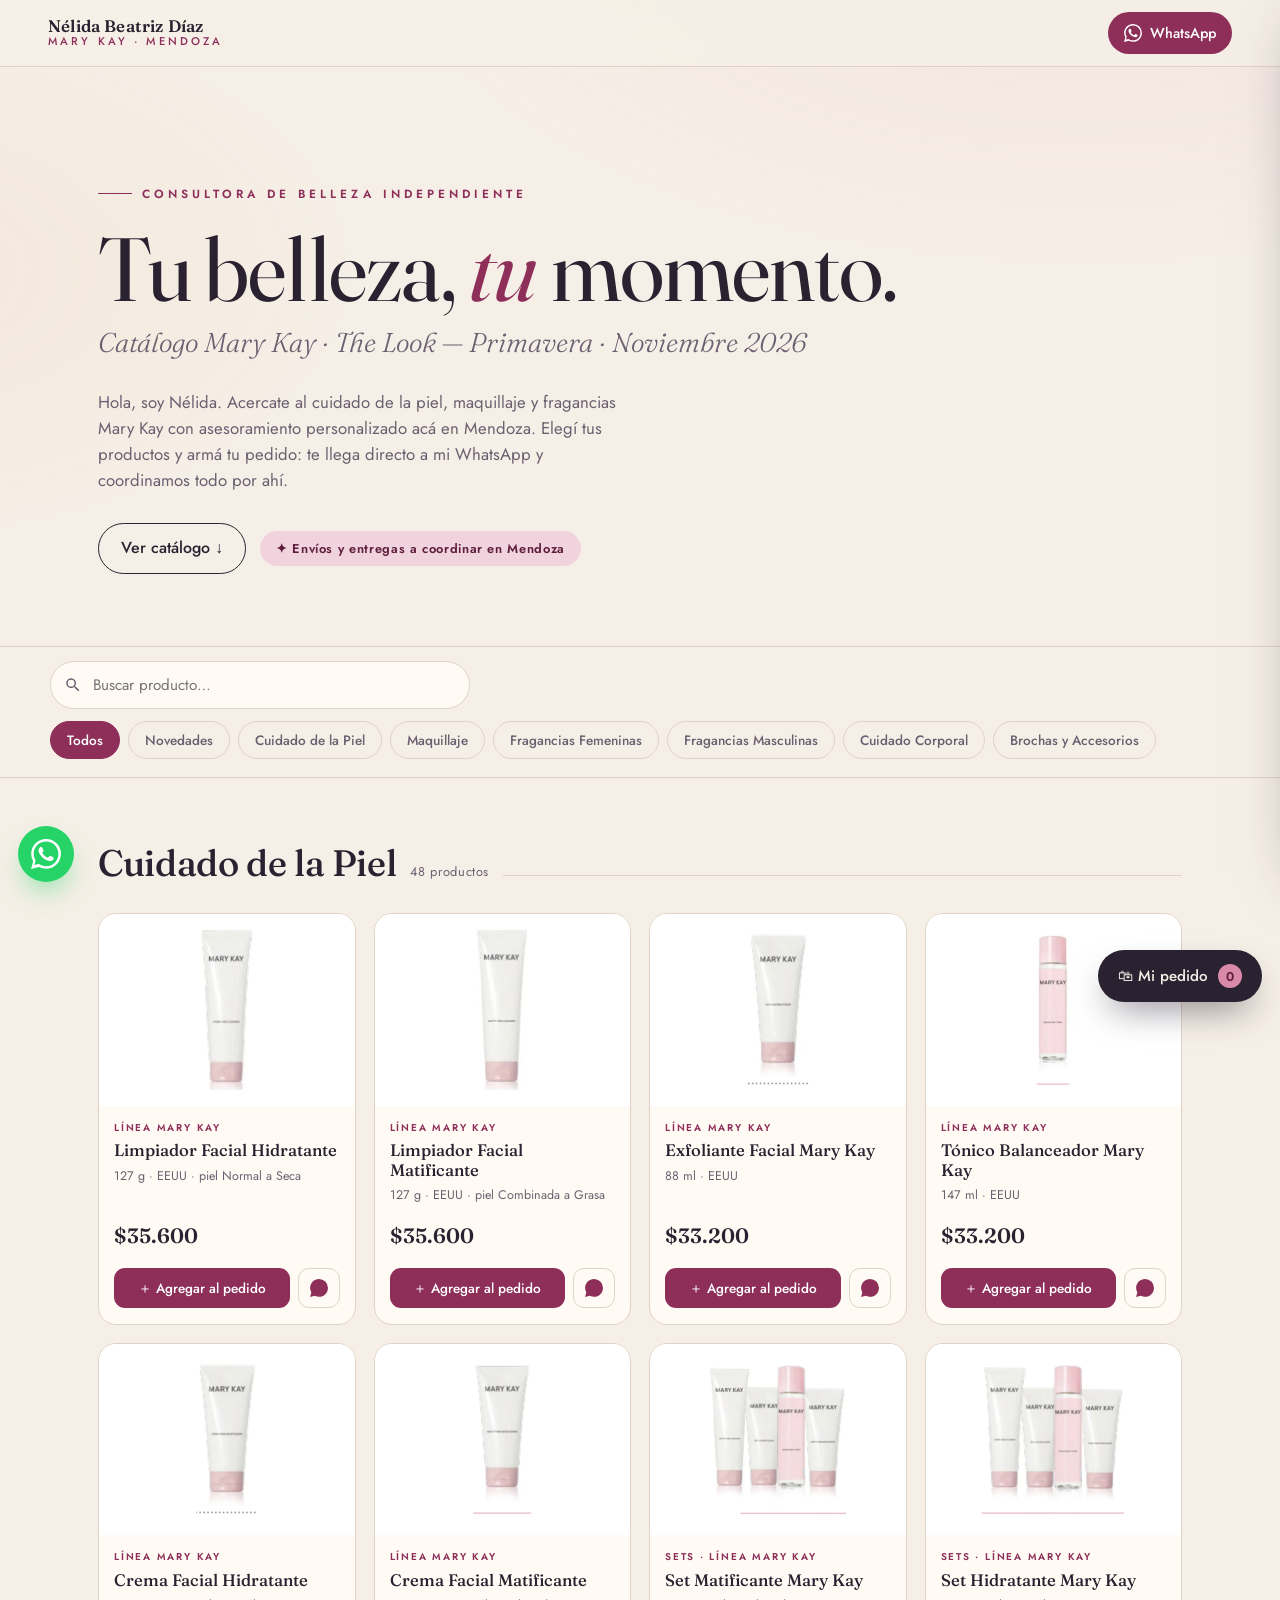
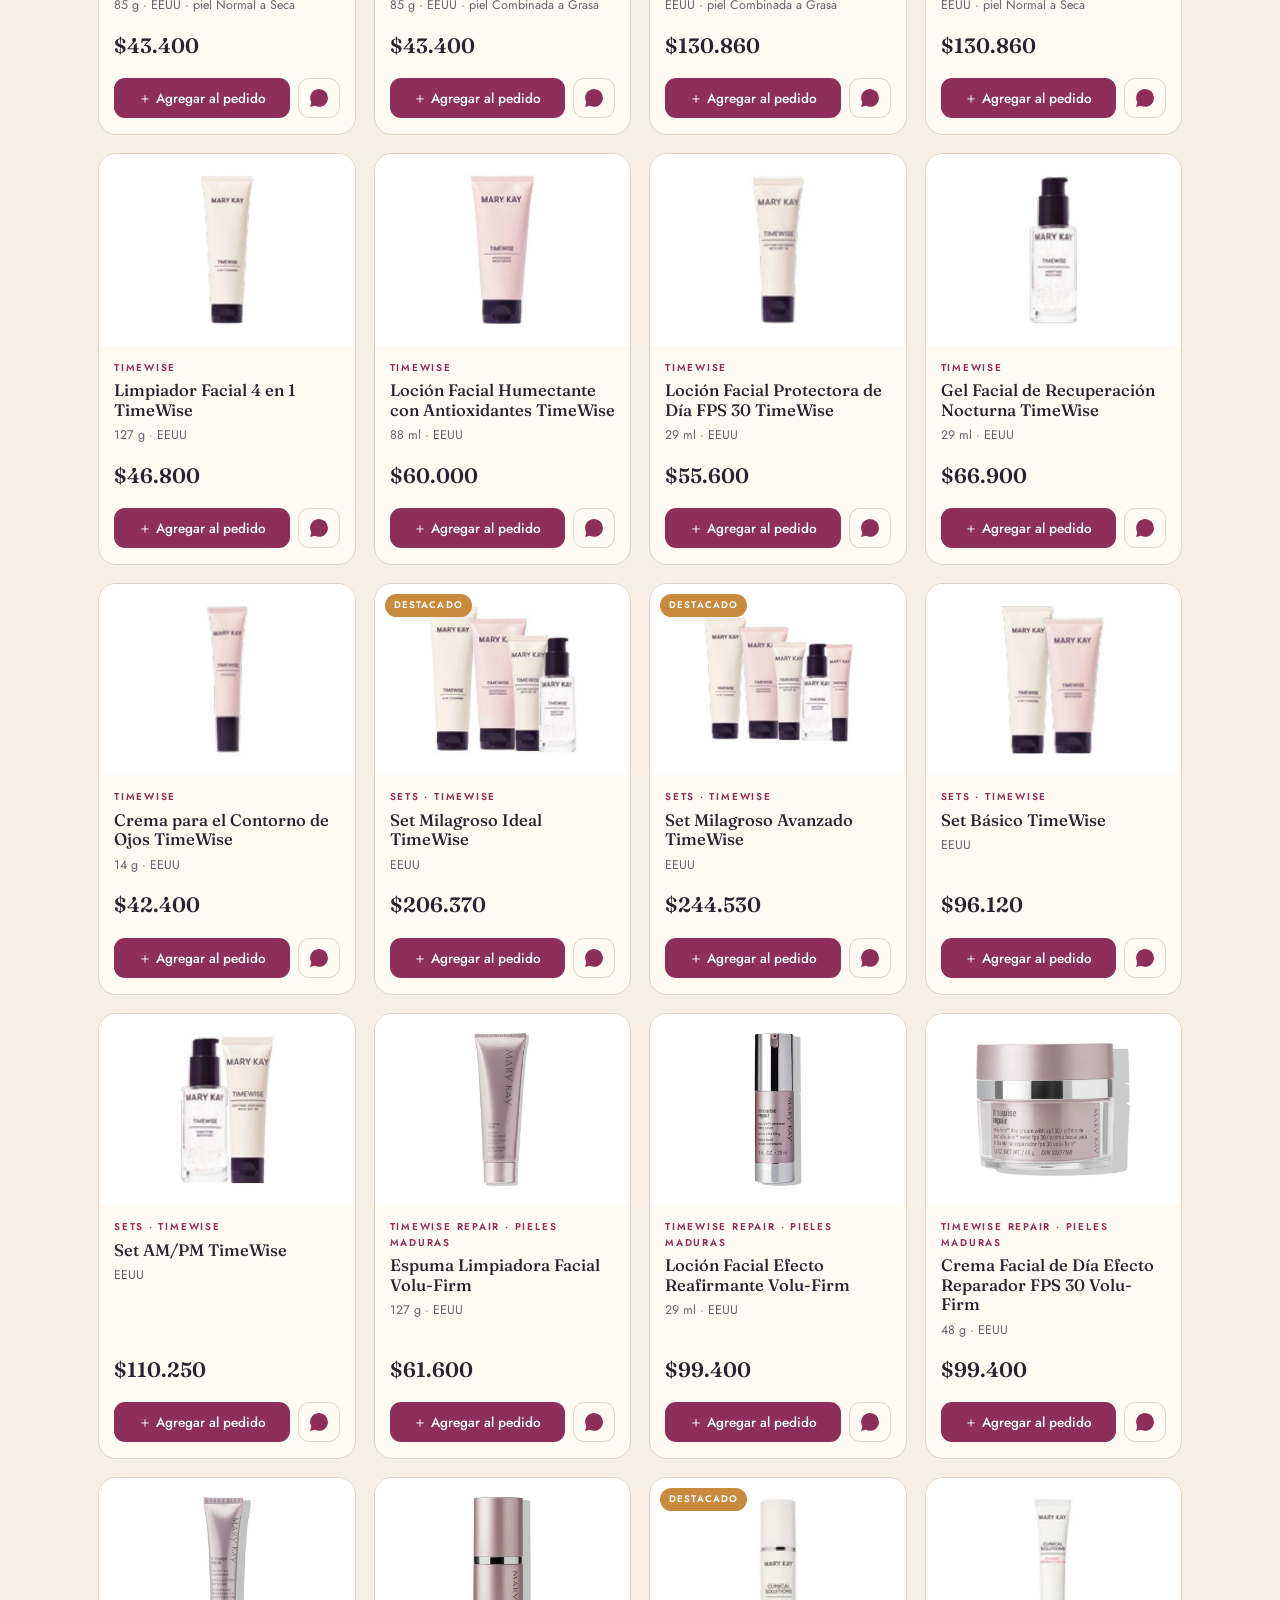
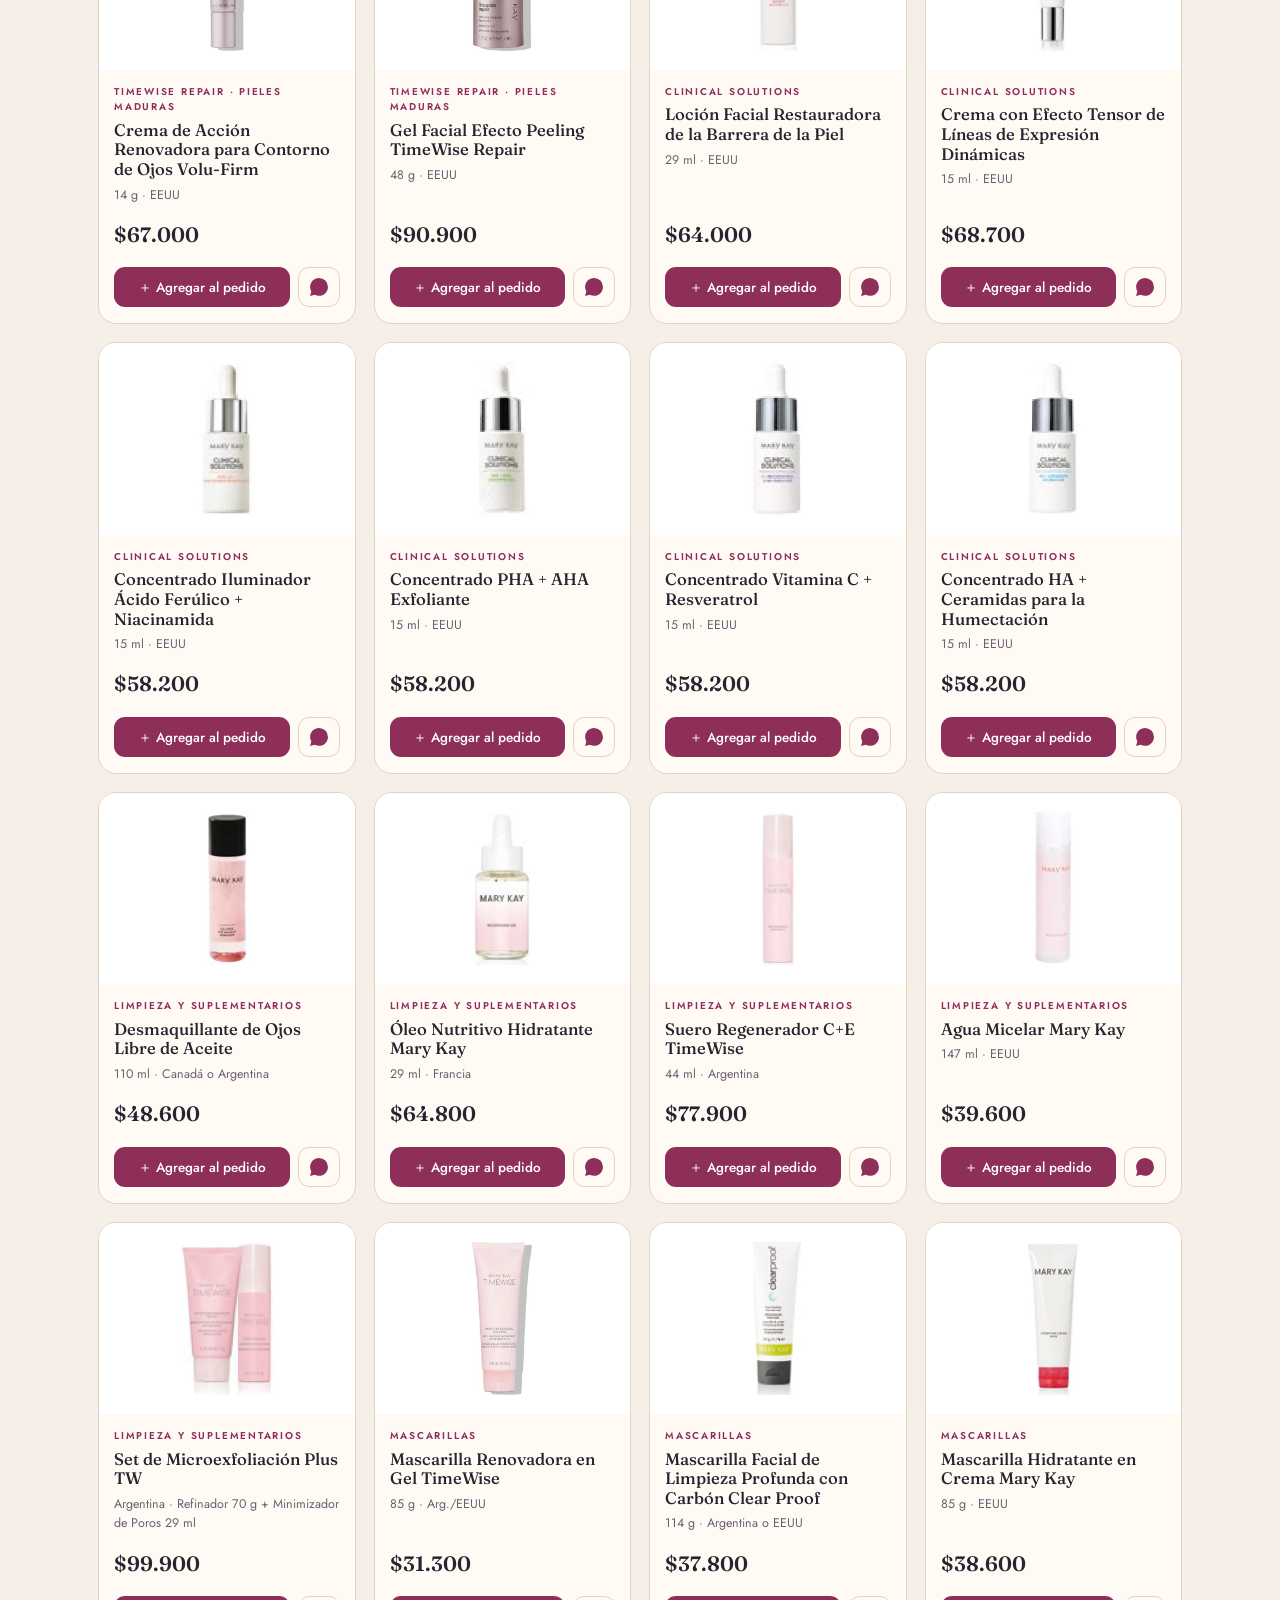
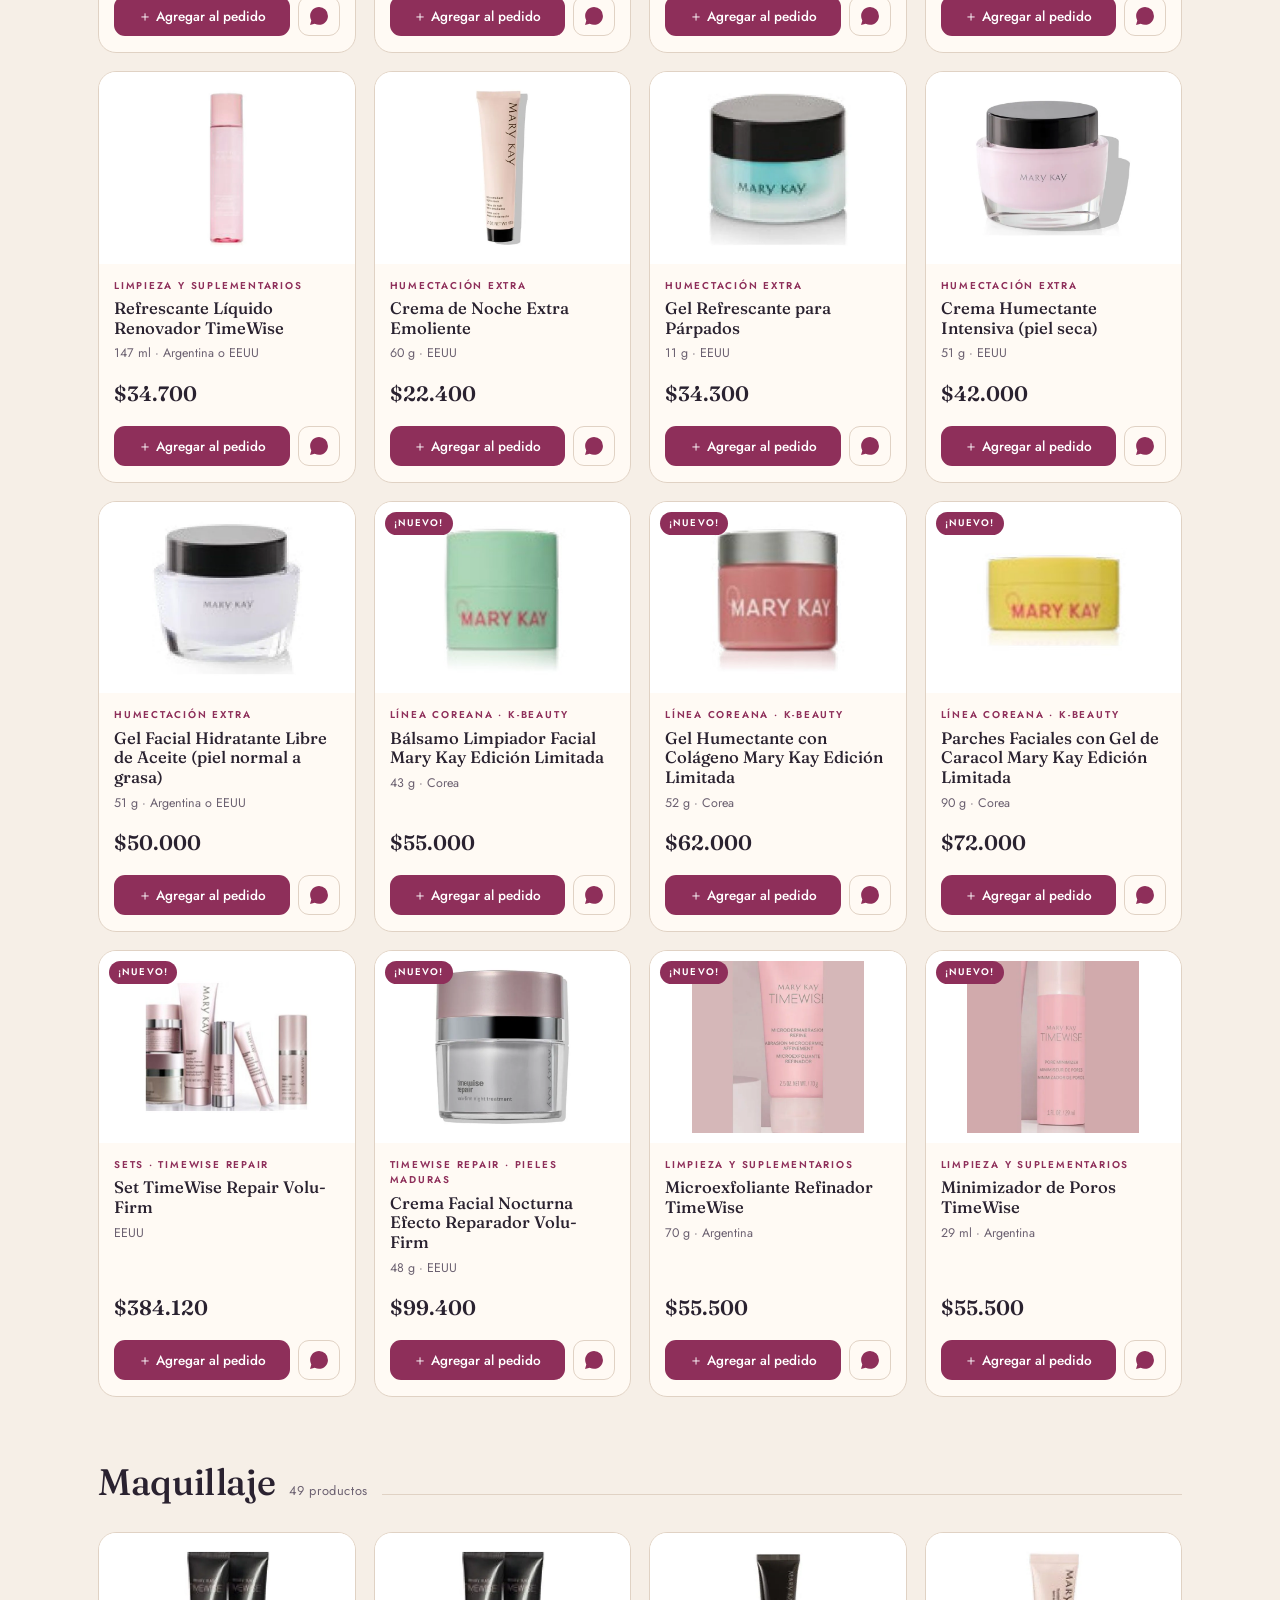
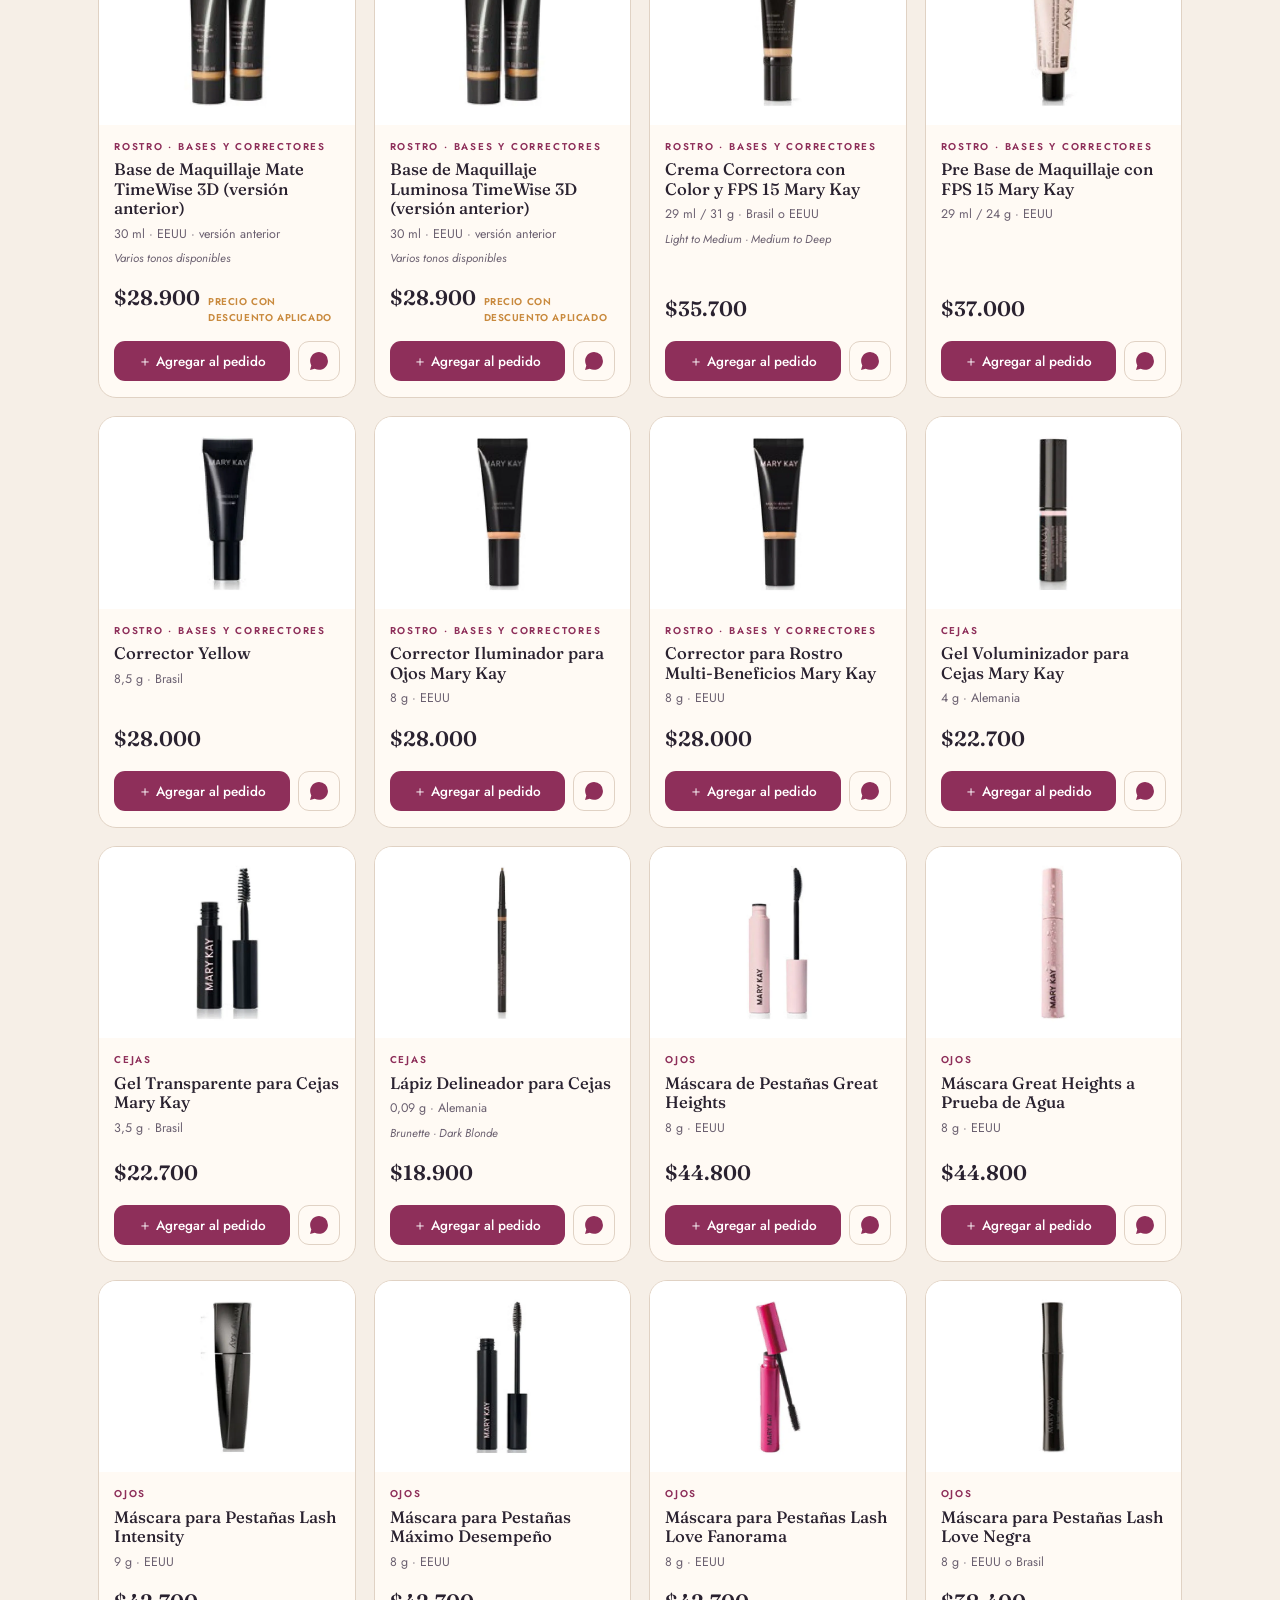
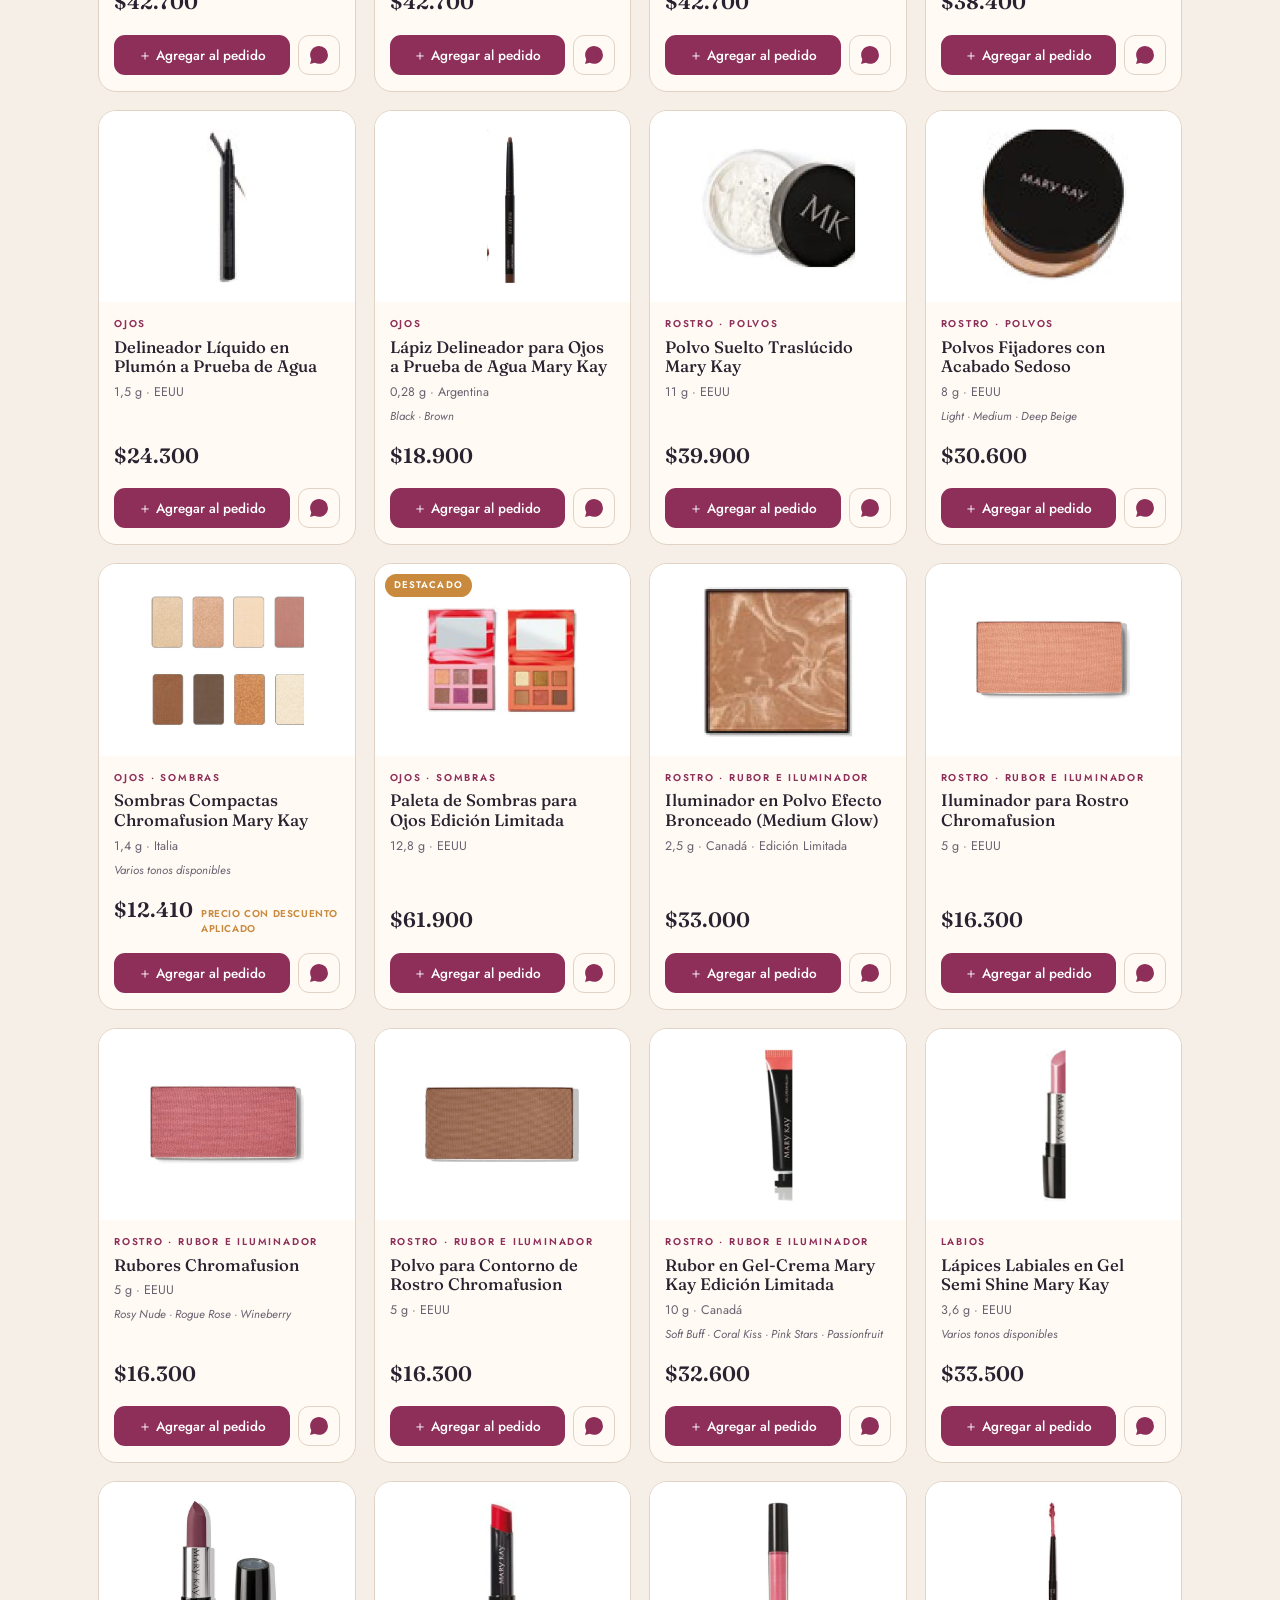
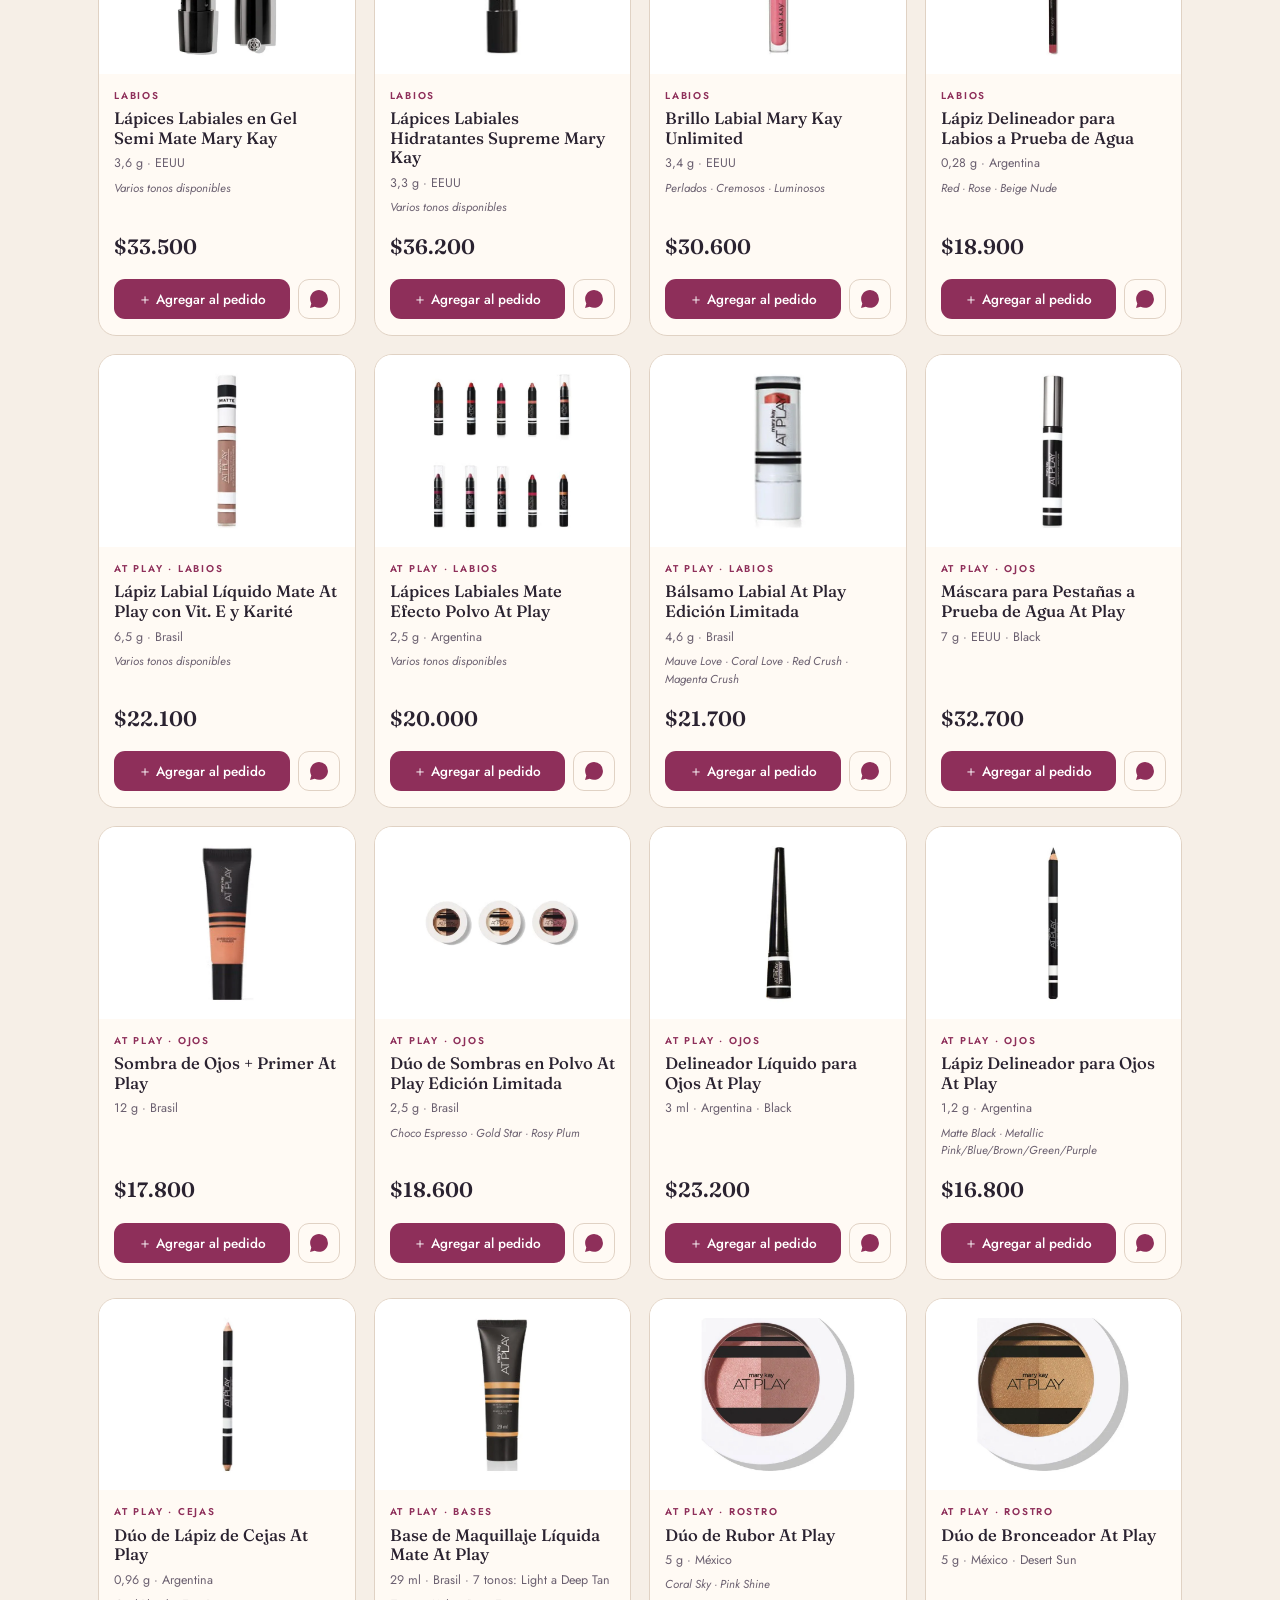
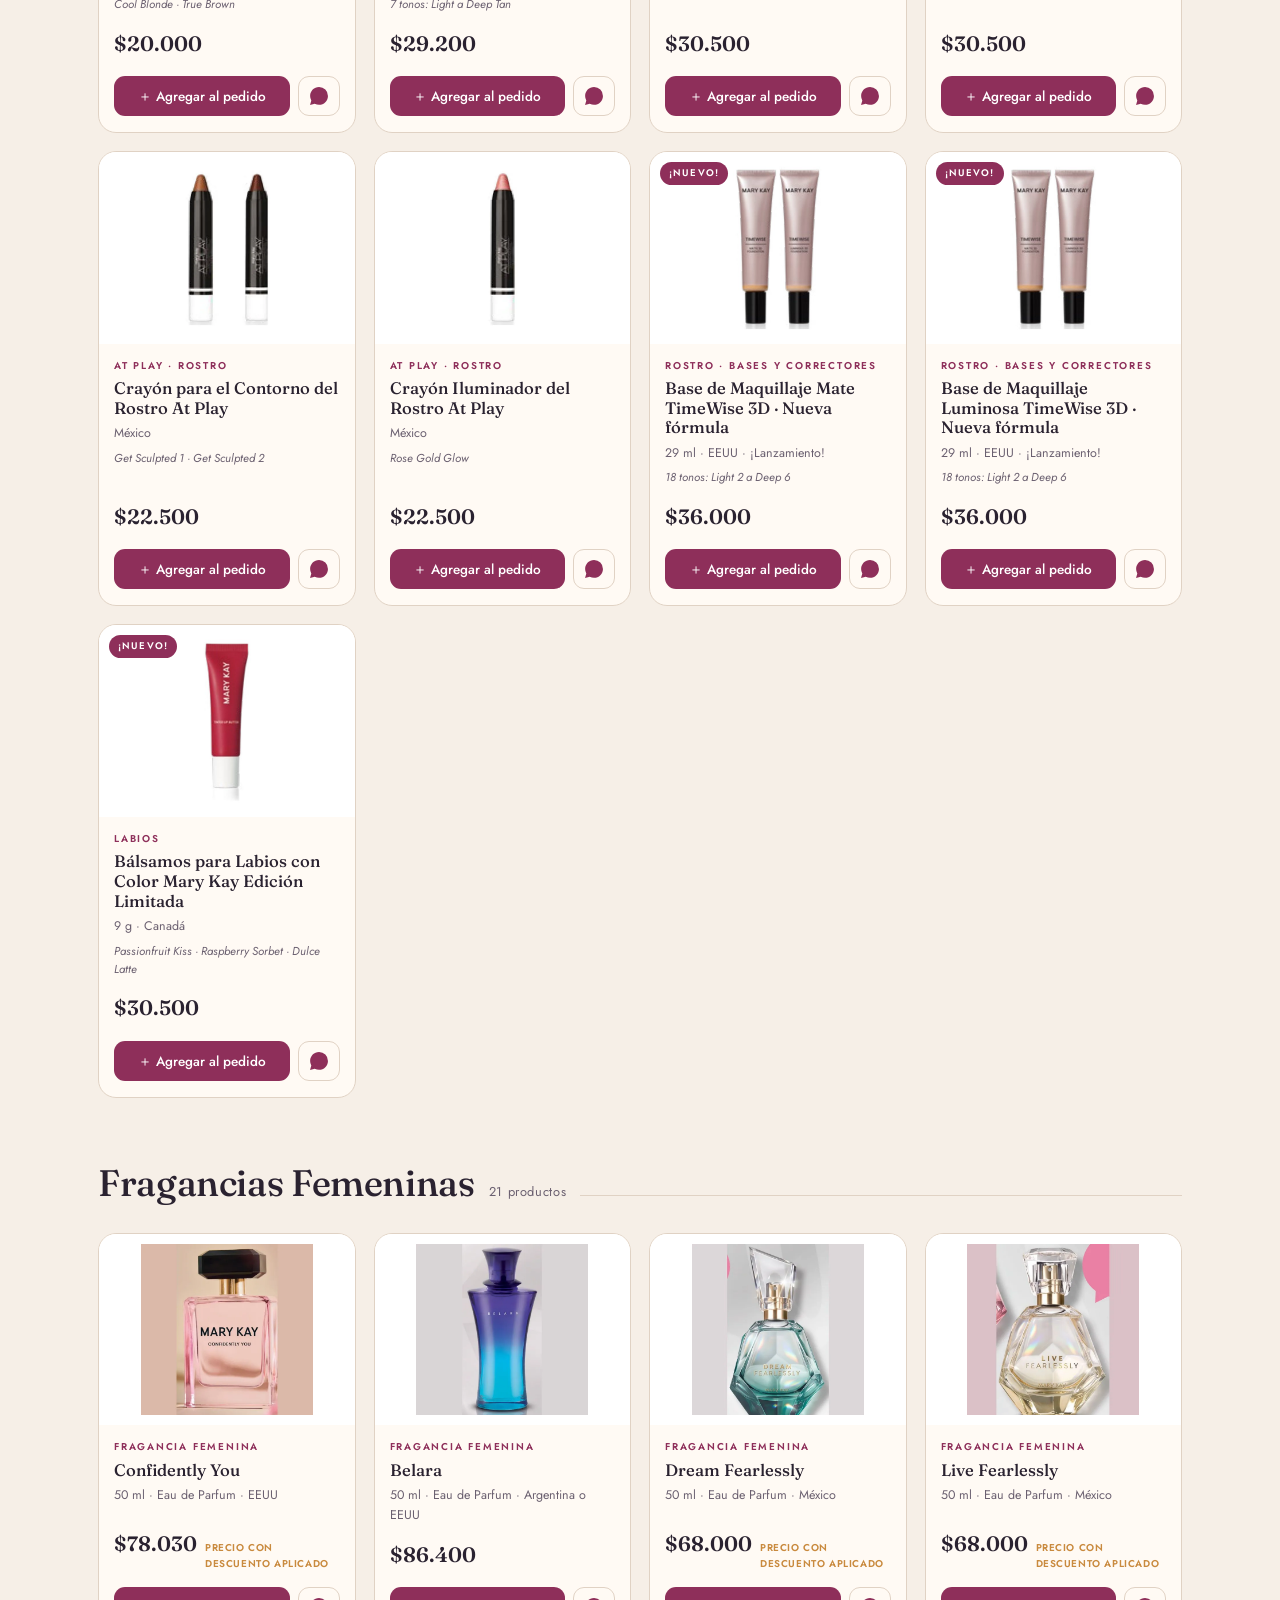
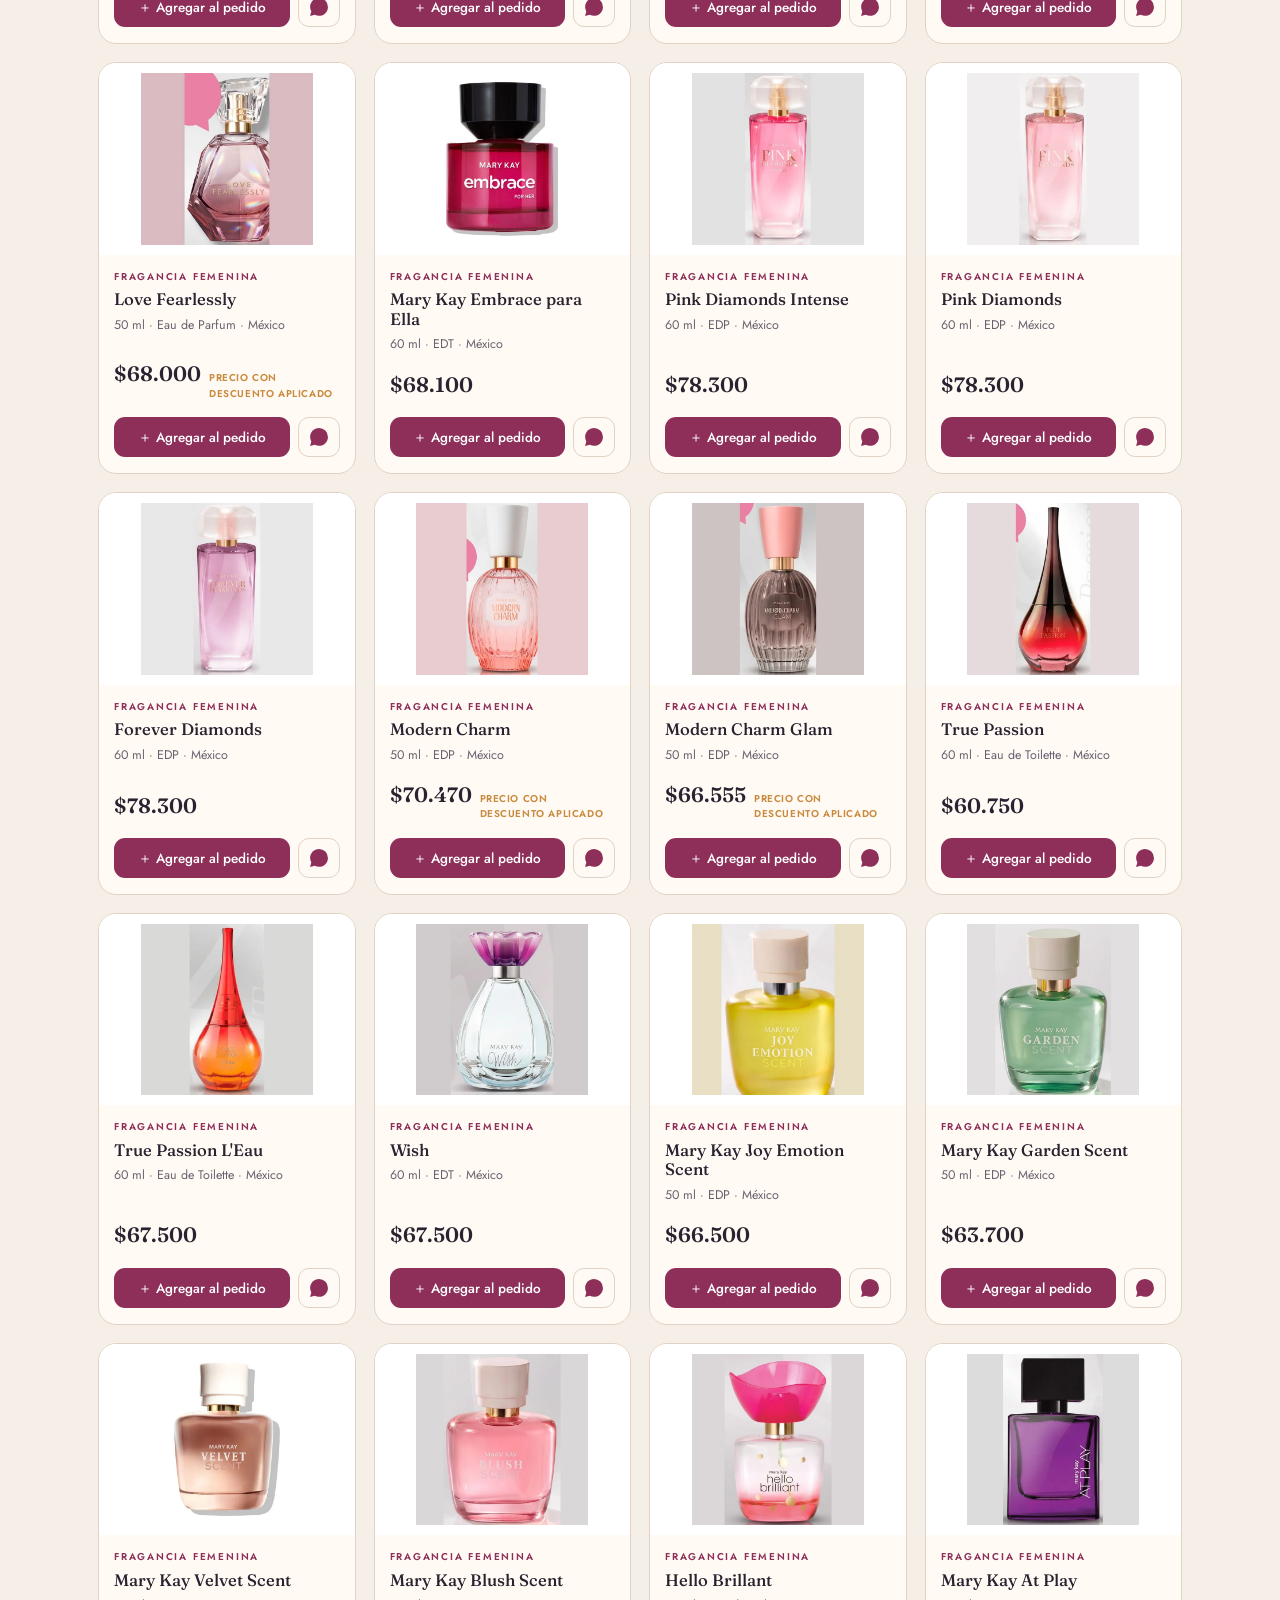
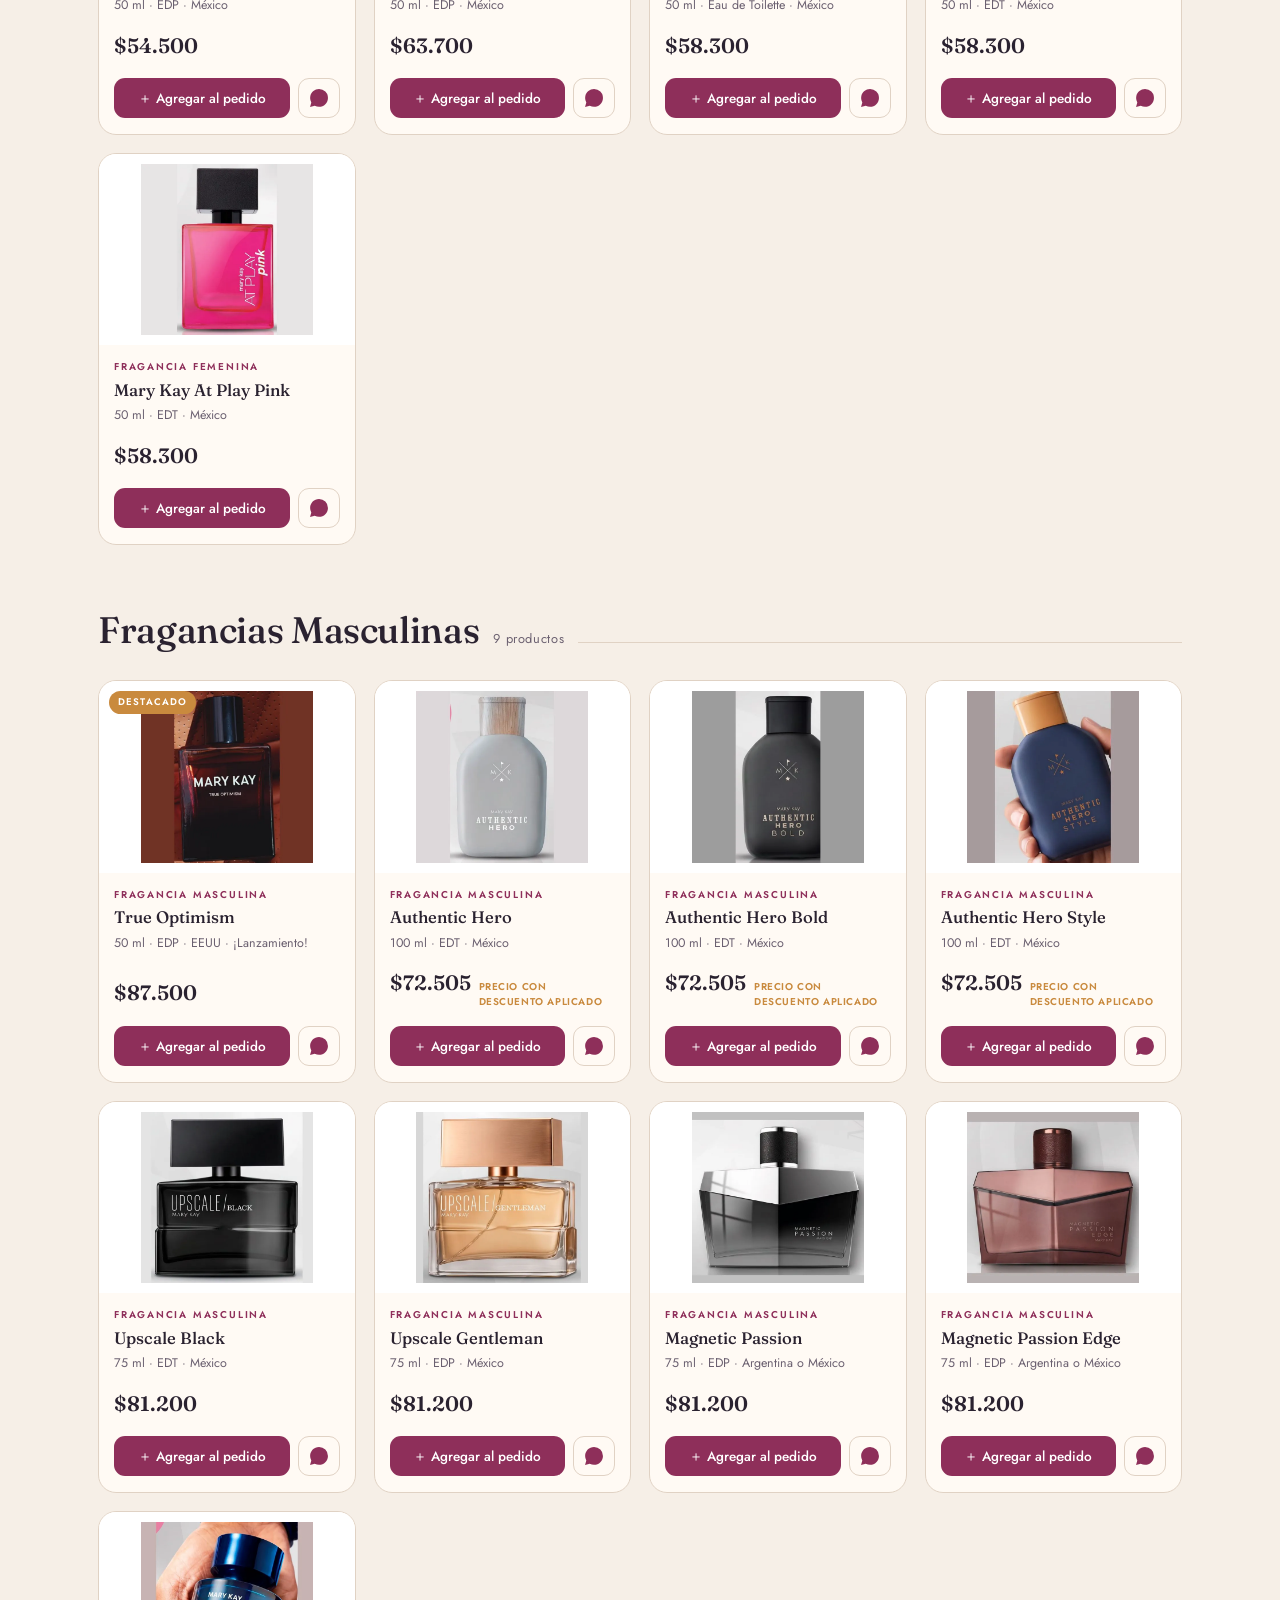
==== commit 645ac8e2: "Fotos de productos: 124 recortadas del catálogo PDF + 18 imágenes oficiales Mary Kay (webp 600x600)" ====
--- a/index.html
+++ b/index.html
@@ -333,12 +333,12 @@
 </div>
 
 <!-- CATALOG -->
-<main id="catalog"><section class="cat-block"><div class="cat-head"><h2>Cuidado de la Piel</h2><span class="count">48 productos</span><span class="rule"></span></div><div class="grid"><article class="card" data-pid="limpiador-facial-hidratante"><div class="thumb"><div class="thumb-fallback"><span class="mono">L</span><small>Línea Mary Kay</small></div></div><div class="card-body"><span class="tag">Línea Mary Kay</span><h3>Limpiador Facial Hidratante</h3><p class="meta">127 g · EEUU · piel Normal a Seca</p><div class="price-row"><span class="price">$35.600</span></div><div class="card-actions"><a class="add-btn" href="https://api.whatsapp.com/send?phone=5492615119576&amp;text=%C2%A1Hola%20N%C3%A9lida!%20Quer%C3%ADa%20consultar%20por%3A%20Limpiador%20Facial%20Hidratante%20(%2435.600).%20%C2%BFEst%C3%A1%20disponible%3F" target="_blank" rel="noopener noreferrer">Consultar por WhatsApp</a></div></div></article><article class="card" data-pid="limpiador-facial-matificante"><div class="thumb"><div class="thumb-fallback"><span class="mono">L</span><small>Línea Mary Kay</small></div></div><div class="card-body"><span class="tag">Línea Mary Kay</span><h3>Limpiador Facial Matificante</h3><p class="meta">127 g · EEUU · piel Combinada a Grasa</p><div class="price-row"><span class="price">$35.600</span></div><div class="card-actions"><a class="add-btn" href="https://api.whatsapp.com/send?phone=5492615119576&amp;text=%C2%A1Hola%20N%C3%A9lida!%20Quer%C3%ADa%20consultar%20por%3A%20Limpiador%20Facial%20Matificante%20(%2435.600).%20%C2%BFEst%C3%A1%20disponible%3F" target="_blank" rel="noopener noreferrer">Consultar por WhatsApp</a></div></div></article><article class="card" data-pid="exfoliante-facial-mary-kay"><div class="thumb"><div class="thumb-fallback"><span class="mono">E</span><small>Línea Mary Kay</small></div></div><div class="card-body"><span class="tag">Línea Mary Kay</span><h3>Exfoliante Facial Mary Kay</h3><p class="meta">88 ml · EEUU</p><div class="price-row"><span class="price">$33.200</span></div><div class="card-actions"><a class="add-btn" href="https://api.whatsapp.com/send?phone=5492615119576&amp;text=%C2%A1Hola%20N%C3%A9lida!%20Quer%C3%ADa%20consultar%20por%3A%20Exfoliante%20Facial%20Mary%20Kay%20(%2433.200).%20%C2%BFEst%C3%A1%20disponible%3F" target="_blank" rel="noopener noreferrer">Consultar por WhatsApp</a></div></div></article><article class="card" data-pid="tonico-balanceador-mary-kay"><div class="thumb"><div class="thumb-fallback"><span class="mono">T</span><small>Línea Mary Kay</small></div></div><div class="card-body"><span class="tag">Línea Mary Kay</span><h3>Tónico Balanceador Mary Kay</h3><p class="meta">147 ml · EEUU</p><div class="price-row"><span class="price">$33.200</span></div><div class="card-actions"><a class="add-btn" href="https://api.whatsapp.com/send?phone=5492615119576&amp;text=%C2%A1Hola%20N%C3%A9lida!%20Quer%C3%ADa%20consultar%20por%3A%20T%C3%B3nico%20Balanceador%20Mary%20Kay%20(%2433.200).%20%C2%BFEst%C3%A1%20disponible%3F" target="_blank" rel="noopener noreferrer">Consultar por WhatsApp</a></div></div></article><article class="card" data-pid="crema-facial-hidratante"><div class="thumb"><div class="thumb-fallback"><span class="mono">C</span><small>Línea Mary Kay</small></div></div><div class="card-body"><span class="tag">Línea Mary Kay</span><h3>Crema Facial Hidratante</h3><p class="meta">85 g · EEUU · piel Normal a Seca</p><div class="price-row"><span class="price">$43.400</span></div><div class="card-actions"><a class="add-btn" href="https://api.whatsapp.com/send?phone=5492615119576&amp;text=%C2%A1Hola%20N%C3%A9lida!%20Quer%C3%ADa%20consultar%20por%3A%20Crema%20Facial%20Hidratante%20(%2443.400).%20%C2%BFEst%C3%A1%20disponible%3F" target="_blank" rel="noopener noreferrer">Consultar por WhatsApp</a></div></div></article><article class="card" data-pid="crema-facial-matificante"><div class="thumb"><div class="thumb-fallback"><span class="mono">C</span><small>Línea Mary Kay</small></div></div><div class="card-body"><span class="tag">Línea Mary Kay</span><h3>Crema Facial Matificante</h3><p class="meta">85 g · EEUU · piel Combinada a Grasa</p><div class="price-row"><span class="price">$43.400</span></div><div class="card-actions"><a class="add-btn" href="https://api.whatsapp.com/send?phone=5492615119576&amp;text=%C2%A1Hola%20N%C3%A9lida!%20Quer%C3%ADa%20consultar%20por%3A%20Crema%20Facial%20Matificante%20(%2443.400).%20%C2%BFEst%C3%A1%20disponible%3F" target="_blank" rel="noopener noreferrer">Consultar por WhatsApp</a></div></div></article><article class="card" data-pid="set-matificante-mary-kay"><div class="thumb"><div class="thumb-fallback"><span class="mono">S</span><small>Sets · Línea Mary Kay</small></div></div><div class="card-body"><span class="tag">Sets · Línea Mary Kay</span><h3>Set Matificante Mary Kay</h3><p class="meta">EEUU · piel Combinada a Grasa</p><div class="price-row"><span class="price">$130.860</span></div><div class="card-actions"><a class="add-btn" href="https://api.whatsapp.com/send?phone=5492615119576&amp;text=%C2%A1Hola%20N%C3%A9lida!%20Quer%C3%ADa%20consultar%20por%3A%20Set%20Matificante%20Mary%20Kay%20(%24130.860).%20%C2%BFEst%C3%A1%20disponible%3F" target="_blank" rel="noopener noreferrer">Consultar por WhatsApp</a></div></div></article><article class="card" data-pid="set-hidratante-mary-kay"><div class="thumb"><div class="thumb-fallback"><span class="mono">S</span><small>Sets · Línea Mary Kay</small></div></div><div class="card-body"><span class="tag">Sets · Línea Mary Kay</span><h3>Set Hidratante Mary Kay</h3><p class="meta">EEUU · piel Normal a Seca</p><div class="price-row"><span class="price">$130.860</span></div><div class="card-actions"><a class="add-btn" href="https://api.whatsapp.com/send?phone=5492615119576&amp;text=%C2%A1Hola%20N%C3%A9lida!%20Quer%C3%ADa%20consultar%20por%3A%20Set%20Hidratante%20Mary%20Kay%20(%24130.860).%20%C2%BFEst%C3%A1%20disponible%3F" target="_blank" rel="noopener noreferrer">Consultar por WhatsApp</a></div></div></article><article class="card" data-pid="limpiador-facial-4-en-1-timewise"><div class="thumb"><div class="thumb-fallback"><span class="mono">L</span><small>TimeWise</small></div></div><div class="card-body"><span class="tag">TimeWise</span><h3>Limpiador Facial 4 en 1 TimeWise</h3><p class="meta">127 g · EEUU</p><div class="price-row"><span class="price">$46.800</span></div><div class="card-actions"><a class="add-btn" href="https://api.whatsapp.com/send?phone=5492615119576&amp;text=%C2%A1Hola%20N%C3%A9lida!%20Quer%C3%ADa%20consultar%20por%3A%20Limpiador%20Facial%204%20en%201%20TimeWise%20(%2446.800).%20%C2%BFEst%C3%A1%20disponible%3F" target="_blank" rel="noopener noreferrer">Consultar por WhatsApp</a></div></div></article><article class="card" data-pid="locion-facial-humectante-con-antioxidantes-timewise"><div class="thumb"><div class="thumb-fallback"><span class="mono">L</span><small>TimeWise</small></div></div><div class="card-body"><span class="tag">TimeWise</span><h3>Loción Facial Humectante con Antioxidantes TimeWise</h3><p class="meta">88 ml · EEUU</p><div class="price-row"><span class="price">$60.000</span></div><div class="card-actions"><a class="add-btn" href="https://api.whatsapp.com/send?phone=5492615119576&amp;text=%C2%A1Hola%20N%C3%A9lida!%20Quer%C3%ADa%20consultar%20por%3A%20Loci%C3%B3n%20Facial%20Humectante%20con%20Antioxidantes%20TimeWise%20(%2460.000).%20%C2%BFEst%C3%A1%20disponible%3F" target="_blank" rel="noopener noreferrer">Consultar por WhatsApp</a></div></div></article><article class="card" data-pid="locion-facial-protectora-de-dia-fps-30-timewise"><div class="thumb"><div class="thumb-fallback"><span class="mono">L</span><small>TimeWise</small></div></div><div class="card-body"><span class="tag">TimeWise</span><h3>Loción Facial Protectora de Día FPS 30 TimeWise</h3><p class="meta">29 ml · EEUU</p><div class="price-row"><span class="price">$55.600</span></div><div class="card-actions"><a class="add-btn" href="https://api.whatsapp.com/send?phone=5492615119576&amp;text=%C2%A1Hola%20N%C3%A9lida!%20Quer%C3%ADa%20consultar%20por%3A%20Loci%C3%B3n%20Facial%20Protectora%20de%20D%C3%ADa%20FPS%2030%20TimeWise%20(%2455.600).%20%C2%BFEst%C3%A1%20disponible%3F" target="_blank" rel="noopener noreferrer">Consultar por WhatsApp</a></div></div></article><article class="card" data-pid="gel-facial-de-recuperacion-nocturna-timewise"><div class="thumb"><div class="thumb-fallback"><span class="mono">G</span><small>TimeWise</small></div></div><div class="card-body"><span class="tag">TimeWise</span><h3>Gel Facial de Recuperación Nocturna TimeWise</h3><p class="meta">29 ml · EEUU</p><div class="price-row"><span class="price">$66.900</span></div><div class="card-actions"><a class="add-btn" href="https://api.whatsapp.com/send?phone=5492615119576&amp;text=%C2%A1Hola%20N%C3%A9lida!%20Quer%C3%ADa%20consultar%20por%3A%20Gel%20Facial%20de%20Recuperaci%C3%B3n%20Nocturna%20TimeWise%20(%2466.900).%20%C2%BFEst%C3%A1%20disponible%3F" target="_blank" rel="noopener noreferrer">Consultar por WhatsApp</a></div></div></article><article class="card" data-pid="crema-para-el-contorno-de-ojos-timewise"><div class="thumb"><div class="thumb-fallback"><span class="mono">C</span><small>TimeWise</small></div></div><div class="card-body"><span class="tag">TimeWise</span><h3>Crema para el Contorno de Ojos TimeWise</h3><p class="meta">14 g · EEUU</p><div class="price-row"><span class="price">$42.400</span></div><div class="card-actions"><a class="add-btn" href="https://api.whatsapp.com/send?phone=5492615119576&amp;text=%C2%A1Hola%20N%C3%A9lida!%20Quer%C3%ADa%20consultar%20por%3A%20Crema%20para%20el%20Contorno%20de%20Ojos%20TimeWise%20(%2442.400).%20%C2%BFEst%C3%A1%20disponible%3F" target="_blank" rel="noopener noreferrer">Consultar por WhatsApp</a></div></div></article><article class="card" data-pid="set-milagroso-ideal-timewise"><div class="thumb"><div class="thumb-fallback"><span class="mono">S</span><small>Sets · TimeWise</small></div><span class="flag">Destacado</span></div><div class="card-body"><span class="tag">Sets · TimeWise</span><h3>Set Milagroso Ideal TimeWise</h3><p class="meta">EEUU</p><div class="price-row"><span class="price">$206.370</span></div><div class="card-actions"><a class="add-btn" href="https://api.whatsapp.com/send?phone=5492615119576&amp;text=%C2%A1Hola%20N%C3%A9lida!%20Quer%C3%ADa%20consultar%20por%3A%20Set%20Milagroso%20Ideal%20TimeWise%20(%24206.370).%20%C2%BFEst%C3%A1%20disponible%3F" target="_blank" rel="noopener noreferrer">Consultar por WhatsApp</a></div></div></article><article class="card" data-pid="set-milagroso-avanzado-timewise"><div class="thumb"><div class="thumb-fallback"><span class="mono">S</span><small>Sets · TimeWise</small></div><span class="flag">Destacado</span></div><div class="card-body"><span class="tag">Sets · TimeWise</span><h3>Set Milagroso Avanzado TimeWise</h3><p class="meta">EEUU</p><div class="price-row"><span class="price">$244.530</span></div><div class="card-actions"><a class="add-btn" href="https://api.whatsapp.com/send?phone=5492615119576&amp;text=%C2%A1Hola%20N%C3%A9lida!%20Quer%C3%ADa%20consultar%20por%3A%20Set%20Milagroso%20Avanzado%20TimeWise%20(%24244.530).%20%C2%BFEst%C3%A1%20disponible%3F" target="_blank" rel="noopener noreferrer">Consultar por WhatsApp</a></div></div></article><article class="card" data-pid="set-basico-timewise"><div class="thumb"><div class="thumb-fallback"><span class="mono">S</span><small>Sets · TimeWise</small></div></div><div class="card-body"><span class="tag">Sets · TimeWise</span><h3>Set Básico TimeWise</h3><p class="meta">EEUU</p><div class="price-row"><span class="price">$96.120</span></div><div class="card-actions"><a class="add-btn" href="https://api.whatsapp.com/send?phone=5492615119576&amp;text=%C2%A1Hola%20N%C3%A9lida!%20Quer%C3%ADa%20consultar%20por%3A%20Set%20B%C3%A1sico%20TimeWise%20(%2496.120).%20%C2%BFEst%C3%A1%20disponible%3F" target="_blank" rel="noopener noreferrer">Consultar por WhatsApp</a></div></div></article><article class="card" data-pid="set-am-pm-timewise"><div class="thumb"><div class="thumb-fallback"><span class="mono">S</span><small>Sets · TimeWise</small></div></div><div class="card-body"><span class="tag">Sets · TimeWise</span><h3>Set AM/PM TimeWise</h3><p class="meta">EEUU</p><div class="price-row"><span class="price">$110.250</span></div><div class="card-actions"><a class="add-btn" href="https://api.whatsapp.com/send?phone=5492615119576&amp;text=%C2%A1Hola%20N%C3%A9lida!%20Quer%C3%ADa%20consultar%20por%3A%20Set%20AM%2FPM%20TimeWise%20(%24110.250).%20%C2%BFEst%C3%A1%20disponible%3F" target="_blank" rel="noopener noreferrer">Consultar por WhatsApp</a></div></div></article><article class="card" data-pid="espuma-limpiadora-facial-volu-firm"><div class="thumb"><div class="thumb-fallback"><span class="mono">E</span><small>TimeWise Repair · Pieles maduras</small></div></div><div class="card-body"><span class="tag">TimeWise Repair · Pieles maduras</span><h3>Espuma Limpiadora Facial Volu-Firm</h3><p class="meta">127 g · EEUU</p><div class="price-row"><span class="price">$61.600</span></div><div class="card-actions"><a class="add-btn" href="https://api.whatsapp.com/send?phone=5492615119576&amp;text=%C2%A1Hola%20N%C3%A9lida!%20Quer%C3%ADa%20consultar%20por%3A%20Espuma%20Limpiadora%20Facial%20Volu-Firm%20(%2461.600).%20%C2%BFEst%C3%A1%20disponible%3F" target="_blank" rel="noopener noreferrer">Consultar por WhatsApp</a></div></div></article><article class="card" data-pid="locion-facial-efecto-reafirmante-volu-firm"><div class="thumb"><div class="thumb-fallback"><span class="mono">L</span><small>TimeWise Repair · Pieles maduras</small></div></div><div class="card-body"><span class="tag">TimeWise Repair · Pieles maduras</span><h3>Loción Facial Efecto Reafirmante Volu-Firm</h3><p class="meta">29 ml · EEUU</p><div class="price-row"><span class="price">$99.400</span></div><div class="card-actions"><a class="add-btn" href="https://api.whatsapp.com/send?phone=5492615119576&amp;text=%C2%A1Hola%20N%C3%A9lida!%20Quer%C3%ADa%20consultar%20por%3A%20Loci%C3%B3n%20Facial%20Efecto%20Reafirmante%20Volu-Firm%20(%2499.400).%20%C2%BFEst%C3%A1%20disponible%3F" target="_blank" rel="noopener noreferrer">Consultar por WhatsApp</a></div></div></article><article class="card" data-pid="crema-facial-de-dia-efecto-reparador-fps-30-volu-firm"><div class="thumb"><div class="thumb-fallback"><span class="mono">C</span><small>TimeWise Repair · Pieles maduras</small></div></div><div class="card-body"><span class="tag">TimeWise Repair · Pieles maduras</span><h3>Crema Facial de Día Efecto Reparador FPS 30 Volu-Firm</h3><p class="meta">48 g · EEUU</p><div class="price-row"><span class="price">$99.400</span></div><div class="card-actions"><a class="add-btn" href="https://api.whatsapp.com/send?phone=5492615119576&amp;text=%C2%A1Hola%20N%C3%A9lida!%20Quer%C3%ADa%20consultar%20por%3A%20Crema%20Facial%20de%20D%C3%ADa%20Efecto%20Reparador%20FPS%2030%20Volu-Firm%20(%2499.400).%20%C2%BFEst%C3%A1%20disponible%3F" target="_blank" rel="noopener noreferrer">Consultar por WhatsApp</a></div></div></article><article class="card" data-pid="crema-de-accion-renovadora-para-contorno-de-ojos-volu-firm"><div class="thumb"><div class="thumb-fallback"><span class="mono">C</span><small>TimeWise Repair · Pieles maduras</small></div></div><div class="card-body"><span class="tag">TimeWise Repair · Pieles maduras</span><h3>Crema de Acción Renovadora para Contorno de Ojos Volu-Firm</h3><p class="meta">14 g · EEUU</p><div class="price-row"><span class="price">$67.000</span></div><div class="card-actions"><a class="add-btn" href="https://api.whatsapp.com/send?phone=5492615119576&amp;text=%C2%A1Hola%20N%C3%A9lida!%20Quer%C3%ADa%20consultar%20por%3A%20Crema%20de%20Acci%C3%B3n%20Renovadora%20para%20Contorno%20de%20Ojos%20Volu-Firm%20(%2467.000).%20%C2%BFEst%C3%A1%20disponible%3F" target="_blank" rel="noopener noreferrer">Consultar por WhatsApp</a></div></div></article><article class="card" data-pid="gel-facial-efecto-peeling-timewise-repair"><div class="thumb"><div class="thumb-fallback"><span class="mono">G</span><small>TimeWise Repair · Pieles maduras</small></div></div><div class="card-body"><span class="tag">TimeWise Repair · Pieles maduras</span><h3>Gel Facial Efecto Peeling TimeWise Repair</h3><p class="meta">48 g · EEUU</p><div class="price-row"><span class="price">$90.900</span></div><div class="card-actions"><a class="add-btn" href="https://api.whatsapp.com/send?phone=5492615119576&amp;text=%C2%A1Hola%20N%C3%A9lida!%20Quer%C3%ADa%20consultar%20por%3A%20Gel%20Facial%20Efecto%20Peeling%20TimeWise%20Repair%20(%2490.900).%20%C2%BFEst%C3%A1%20disponible%3F" target="_blank" rel="noopener noreferrer">Consultar por WhatsApp</a></div></div></article><article class="card" data-pid="locion-facial-restauradora-de-la-barrera-de-la-piel"><div class="thumb"><div class="thumb-fallback"><span class="mono">L</span><small>Clinical Solutions</small></div><span class="flag">Destacado</span></div><div class="card-body"><span class="tag">Clinical Solutions</span><h3>Loción Facial Restauradora de la Barrera de la Piel</h3><p class="meta">29 ml · EEUU</p><div class="price-row"><span class="price">$64.000</span></div><div class="card-actions"><a class="add-btn" href="https://api.whatsapp.com/send?phone=5492615119576&amp;text=%C2%A1Hola%20N%C3%A9lida!%20Quer%C3%ADa%20consultar%20por%3A%20Loci%C3%B3n%20Facial%20Restauradora%20de%20la%20Barrera%20de%20la%20Piel%20(%2464.000).%20%C2%BFEst%C3%A1%20disponible%3F" target="_blank" rel="noopener noreferrer">Consultar por WhatsApp</a></div></div></article><article class="card" data-pid="crema-con-efecto-tensor-de-lineas-de-expresion-dinamicas"><div class="thumb"><div class="thumb-fallback"><span class="mono">C</span><small>Clinical Solutions</small></div></div><div class="card-body"><span class="tag">Clinical Solutions</span><h3>Crema con Efecto Tensor de Líneas de Expresión Dinámicas</h3><p class="meta">15 ml · EEUU</p><div class="price-row"><span class="price">$68.700</span></div><div class="card-actions"><a class="add-btn" href="https://api.whatsapp.com/send?phone=5492615119576&amp;text=%C2%A1Hola%20N%C3%A9lida!%20Quer%C3%ADa%20consultar%20por%3A%20Crema%20con%20Efecto%20Tensor%20de%20L%C3%ADneas%20de%20Expresi%C3%B3n%20Din%C3%A1micas%20(%2468.700).%20%C2%BFEst%C3%A1%20disponible%3F" target="_blank" rel="noopener noreferrer">Consultar por WhatsApp</a></div></div></article><article class="card" data-pid="concentrado-iluminador-acido-ferulico-niacinamida"><div class="thumb"><div class="thumb-fallback"><span class="mono">C</span><small>Clinical Solutions</small></div></div><div class="card-body"><span class="tag">Clinical Solutions</span><h3>Concentrado Iluminador Ácido Ferúlico + Niacinamida</h3><p class="meta">15 ml · EEUU</p><div class="price-row"><span class="price">$58.200</span></div><div class="card-actions"><a class="add-btn" href="https://api.whatsapp.com/send?phone=5492615119576&amp;text=%C2%A1Hola%20N%C3%A9lida!%20Quer%C3%ADa%20consultar%20por%3A%20Concentrado%20Iluminador%20%C3%81cido%20Fer%C3%BAlico%20%2B%20Niacinamida%20(%2458.200).%20%C2%BFEst%C3%A1%20disponible%3F" target="_blank" rel="noopener noreferrer">Consultar por WhatsApp</a></div></div></article><article class="card" data-pid="concentrado-pha-aha-exfoliante"><div class="thumb"><div class="thumb-fallback"><span class="mono">C</span><small>Clinical Solutions</small></div></div><div class="card-body"><span class="tag">Clinical Solutions</span><h3>Concentrado PHA + AHA Exfoliante</h3><p class="meta">15 ml · EEUU</p><div class="price-row"><span class="price">$58.200</span></div><div class="card-actions"><a class="add-btn" href="https://api.whatsapp.com/send?phone=5492615119576&amp;text=%C2%A1Hola%20N%C3%A9lida!%20Quer%C3%ADa%20consultar%20por%3A%20Concentrado%20PHA%20%2B%20AHA%20Exfoliante%20(%2458.200).%20%C2%BFEst%C3%A1%20disponible%3F" target="_blank" rel="noopener noreferrer">Consultar por WhatsApp</a></div></div></article><article class="card" data-pid="concentrado-vitamina-c-resveratrol"><div class="thumb"><div class="thumb-fallback"><span class="mono">C</span><small>Clinical Solutions</small></div></div><div class="card-body"><span class="tag">Clinical Solutions</span><h3>Concentrado Vitamina C + Resveratrol</h3><p class="meta">15 ml · EEUU</p><div class="price-row"><span class="price">$58.200</span></div><div class="card-actions"><a class="add-btn" href="https://api.whatsapp.com/send?phone=5492615119576&amp;text=%C2%A1Hola%20N%C3%A9lida!%20Quer%C3%ADa%20consultar%20por%3A%20Concentrado%20Vitamina%20C%20%2B%20Resveratrol%20(%2458.200).%20%C2%BFEst%C3%A1%20disponible%3F" target="_blank" rel="noopener noreferrer">Consultar por WhatsApp</a></div></div></article><article class="card" data-pid="concentrado-ha-ceramidas-para-la-humectacion"><div class="thumb"><div class="thumb-fallback"><span class="mono">C</span><small>Clinical Solutions</small></div></div><div class="card-body"><span class="tag">Clinical Solutions</span><h3>Concentrado HA + Ceramidas para la Humectación</h3><p class="meta">15 ml · EEUU</p><div class="price-row"><span class="price">$58.200</span></div><div class="card-actions"><a class="add-btn" href="https://api.whatsapp.com/send?phone=5492615119576&amp;text=%C2%A1Hola%20N%C3%A9lida!%20Quer%C3%ADa%20consultar%20por%3A%20Concentrado%20HA%20%2B%20Ceramidas%20para%20la%20Humectaci%C3%B3n%20(%2458.200).%20%C2%BFEst%C3%A1%20disponible%3F" target="_blank" rel="noopener noreferrer">Consultar por WhatsApp</a></div></div></article><article class="card" data-pid="desmaquillante-de-ojos-libre-de-aceite"><div class="thumb"><div class="thumb-fallback"><span class="mono">D</span><small>Limpieza y suplementarios</small></div></div><div class="card-body"><span class="tag">Limpieza y suplementarios</span><h3>Desmaquillante de Ojos Libre de Aceite</h3><p class="meta">110 ml · Canadá o Argentina</p><div class="price-row"><span class="price">$48.600</span></div><div class="card-actions"><a class="add-btn" href="https://api.whatsapp.com/send?phone=5492615119576&amp;text=%C2%A1Hola%20N%C3%A9lida!%20Quer%C3%ADa%20consultar%20por%3A%20Desmaquillante%20de%20Ojos%20Libre%20de%20Aceite%20(%2448.600).%20%C2%BFEst%C3%A1%20disponible%3F" target="_blank" rel="noopener noreferrer">Consultar por WhatsApp</a></div></div></article><article class="card" data-pid="oleo-nutritivo-hidratante-mary-kay"><div class="thumb"><div class="thumb-fallback"><span class="mono">Ó</span><small>Limpieza y suplementarios</small></div></div><div class="card-body"><span class="tag">Limpieza y suplementarios</span><h3>Óleo Nutritivo Hidratante Mary Kay</h3><p class="meta">29 ml · Francia</p><div class="price-row"><span class="price">$64.800</span></div><div class="card-actions"><a class="add-btn" href="https://api.whatsapp.com/send?phone=5492615119576&amp;text=%C2%A1Hola%20N%C3%A9lida!%20Quer%C3%ADa%20consultar%20por%3A%20%C3%93leo%20Nutritivo%20Hidratante%20Mary%20Kay%20(%2464.800).%20%C2%BFEst%C3%A1%20disponible%3F" target="_blank" rel="noopener noreferrer">Consultar por WhatsApp</a></div></div></article><article class="card" data-pid="suero-regenerador-c-e-timewise"><div class="thumb"><div class="thumb-fallback"><span class="mono">S</span><small>Limpieza y suplementarios</small></div></div><div class="card-body"><span class="tag">Limpieza y suplementarios</span><h3>Suero Regenerador C+E TimeWise</h3><p class="meta">44 ml · Argentina</p><div class="price-row"><span class="price">$77.900</span></div><div class="card-actions"><a class="add-btn" href="https://api.whatsapp.com/send?phone=5492615119576&amp;text=%C2%A1Hola%20N%C3%A9lida!%20Quer%C3%ADa%20consultar%20por%3A%20Suero%20Regenerador%20C%2BE%20TimeWise%20(%2477.900).%20%C2%BFEst%C3%A1%20disponible%3F" target="_blank" rel="noopener noreferrer">Consultar por WhatsApp</a></div></div></article><article class="card" data-pid="agua-micelar-mary-kay"><div class="thumb"><div class="thumb-fallback"><span class="mono">A</span><small>Limpieza y suplementarios</small></div></div><div class="card-body"><span class="tag">Limpieza y suplementarios</span><h3>Agua Micelar Mary Kay</h3><p class="meta">147 ml · EEUU</p><div class="price-row"><span class="price">$39.600</span></div><div class="card-actions"><a class="add-btn" href="https://api.whatsapp.com/send?phone=5492615119576&amp;text=%C2%A1Hola%20N%C3%A9lida!%20Quer%C3%ADa%20consultar%20por%3A%20Agua%20Micelar%20Mary%20Kay%20(%2439.600).%20%C2%BFEst%C3%A1%20disponible%3F" target="_blank" rel="noopener noreferrer">Consultar por WhatsApp</a></div></div></article><article class="card" data-pid="set-de-microexfoliacion-plus-tw"><div class="thumb"><div class="thumb-fallback"><span class="mono">S</span><small>Limpieza y suplementarios</small></div></div><div class="card-body"><span class="tag">Limpieza y suplementarios</span><h3>Set de Microexfoliación Plus TW</h3><p class="meta">Argentina · Refinador 70 g + Minimizador de Poros 29 ml</p><div class="price-row"><span class="price">$99.900</span></div><div class="card-actions"><a class="add-btn" href="https://api.whatsapp.com/send?phone=5492615119576&amp;text=%C2%A1Hola%20N%C3%A9lida!%20Quer%C3%ADa%20consultar%20por%3A%20Set%20de%20Microexfoliaci%C3%B3n%20Plus%20TW%20(%2499.900).%20%C2%BFEst%C3%A1%20disponible%3F" target="_blank" rel="noopener noreferrer">Consultar por WhatsApp</a></div></div></article><article class="card" data-pid="mascarilla-renovadora-en-gel-timewise"><div class="thumb"><div class="thumb-fallback"><span class="mono">M</span><small>Mascarillas</small></div></div><div class="card-body"><span class="tag">Mascarillas</span><h3>Mascarilla Renovadora en Gel TimeWise</h3><p class="meta">85 g · Arg./EEUU</p><div class="price-row"><span class="price">$31.300</span></div><div class="card-actions"><a class="add-btn" href="https://api.whatsapp.com/send?phone=5492615119576&amp;text=%C2%A1Hola%20N%C3%A9lida!%20Quer%C3%ADa%20consultar%20por%3A%20Mascarilla%20Renovadora%20en%20Gel%20TimeWise%20(%2431.300).%20%C2%BFEst%C3%A1%20disponible%3F" target="_blank" rel="noopener noreferrer">Consultar por WhatsApp</a></div></div></article><article class="card" data-pid="mascarilla-facial-de-limpieza-profunda-con-carbon-clear-proof"><div class="thumb"><div class="thumb-fallback"><span class="mono">M</span><small>Mascarillas</small></div></div><div class="card-body"><span class="tag">Mascarillas</span><h3>Mascarilla Facial de Limpieza Profunda con Carbón Clear Proof</h3><p class="meta">114 g · Argentina o EEUU</p><div class="price-row"><span class="price">$37.800</span></div><div class="card-actions"><a class="add-btn" href="https://api.whatsapp.com/send?phone=5492615119576&amp;text=%C2%A1Hola%20N%C3%A9lida!%20Quer%C3%ADa%20consultar%20por%3A%20Mascarilla%20Facial%20de%20Limpieza%20Profunda%20con%20Carb%C3%B3n%20Clear%20Proof%20(%2437.800).%20%C2%BFEst%C3%A1%20disponible%3F" target="_blank" rel="noopener noreferrer">Consultar por WhatsApp</a></div></div></article><article class="card" data-pid="mascarilla-hidratante-en-crema-mary-kay"><div class="thumb"><div class="thumb-fallback"><span class="mono">M</span><small>Mascarillas</small></div></div><div class="card-body"><span class="tag">Mascarillas</span><h3>Mascarilla Hidratante en Crema Mary Kay</h3><p class="meta">85 g · EEUU</p><div class="price-row"><span class="price">$38.600</span></div><div class="card-actions"><a class="add-btn" href="https://api.whatsapp.com/send?phone=5492615119576&amp;text=%C2%A1Hola%20N%C3%A9lida!%20Quer%C3%ADa%20consultar%20por%3A%20Mascarilla%20Hidratante%20en%20Crema%20Mary%20Kay%20(%2438.600).%20%C2%BFEst%C3%A1%20disponible%3F" target="_blank" rel="noopener noreferrer">Consultar por WhatsApp</a></div></div></article><article class="card" data-pid="refrescante-liquido-renovador-timewise"><div class="thumb"><div class="thumb-fallback"><span class="mono">R</span><small>Limpieza y suplementarios</small></div></div><div class="card-body"><span class="tag">Limpieza y suplementarios</span><h3>Refrescante Líquido Renovador TimeWise</h3><p class="meta">147 ml · Argentina o EEUU</p><div class="price-row"><span class="price">$34.700</span></div><div class="card-actions"><a class="add-btn" href="https://api.whatsapp.com/send?phone=5492615119576&amp;text=%C2%A1Hola%20N%C3%A9lida!%20Quer%C3%ADa%20consultar%20por%3A%20Refrescante%20L%C3%ADquido%20Renovador%20TimeWise%20(%2434.700).%20%C2%BFEst%C3%A1%20disponible%3F" target="_blank" rel="noopener noreferrer">Consultar por WhatsApp</a></div></div></article><article class="card" data-pid="crema-de-noche-extra-emoliente"><div class="thumb"><div class="thumb-fallback"><span class="mono">C</span><small>Humectación extra</small></div></div><div class="card-body"><span class="tag">Humectación extra</span><h3>Crema de Noche Extra Emoliente</h3><p class="meta">60 g · EEUU</p><div class="price-row"><span class="price">$22.400</span></div><div class="card-actions"><a class="add-btn" href="https://api.whatsapp.com/send?phone=5492615119576&amp;text=%C2%A1Hola%20N%C3%A9lida!%20Quer%C3%ADa%20consultar%20por%3A%20Crema%20de%20Noche%20Extra%20Emoliente%20(%2422.400).%20%C2%BFEst%C3%A1%20disponible%3F" target="_blank" rel="noopener noreferrer">Consultar por WhatsApp</a></div></div></article><article class="card" data-pid="gel-refrescante-para-parpados"><div class="thumb"><div class="thumb-fallback"><span class="mono">G</span><small>Humectación extra</small></div></div><div class="card-body"><span class="tag">Humectación extra</span><h3>Gel Refrescante para Párpados</h3><p class="meta">11 g · EEUU</p><div class="price-row"><span class="price">$34.300</span></div><div class="card-actions"><a class="add-btn" href="https://api.whatsapp.com/send?phone=5492615119576&amp;text=%C2%A1Hola%20N%C3%A9lida!%20Quer%C3%ADa%20consultar%20por%3A%20Gel%20Refrescante%20para%20P%C3%A1rpados%20(%2434.300).%20%C2%BFEst%C3%A1%20disponible%3F" target="_blank" rel="noopener noreferrer">Consultar por WhatsApp</a></div></div></article><article class="card" data-pid="crema-humectante-intensiva-piel-seca"><div class="thumb"><div class="thumb-fallback"><span class="mono">C</span><small>Humectación extra</small></div></div><div class="card-body"><span class="tag">Humectación extra</span><h3>Crema Humectante Intensiva (piel seca)</h3><p class="meta">51 g · EEUU</p><div class="price-row"><span class="price">$42.000</span></div><div class="card-actions"><a class="add-btn" href="https://api.whatsapp.com/send?phone=5492615119576&amp;text=%C2%A1Hola%20N%C3%A9lida!%20Quer%C3%ADa%20consultar%20por%3A%20Crema%20Humectante%20Intensiva%20(piel%20seca)%20(%2442.000).%20%C2%BFEst%C3%A1%20disponible%3F" target="_blank" rel="noopener noreferrer">Consultar por WhatsApp</a></div></div></article><article class="card" data-pid="gel-facial-hidratante-libre-de-aceite-piel-normal-a-grasa"><div class="thumb"><div class="thumb-fallback"><span class="mono">G</span><small>Humectación extra</small></div></div><div class="card-body"><span class="tag">Humectación extra</span><h3>Gel Facial Hidratante Libre de Aceite (piel normal a grasa)</h3><p class="meta">51 g · Argentina o EEUU</p><div class="price-row"><span class="price">$50.000</span></div><div class="card-actions"><a class="add-btn" href="https://api.whatsapp.com/send?phone=5492615119576&amp;text=%C2%A1Hola%20N%C3%A9lida!%20Quer%C3%ADa%20consultar%20por%3A%20Gel%20Facial%20Hidratante%20Libre%20de%20Aceite%20(piel%20normal%20a%20grasa)%20(%2450.000).%20%C2%BFEst%C3%A1%20disponible%3F" target="_blank" rel="noopener noreferrer">Consultar por WhatsApp</a></div></div></article><article class="card" data-pid="balsamo-limpiador-facial-mary-kay-edicion-limitada"><div class="thumb has-img"><img src="/img/balsamo-limpiador-coreano.jpg" alt="Bálsamo Limpiador Facial Mary Kay Edición Limitada" loading="lazy"><span class="flag new">¡Nuevo!</span></div><div class="card-body"><span class="tag">Línea Coreana · K-Beauty</span><h3>Bálsamo Limpiador Facial Mary Kay Edición Limitada</h3><p class="meta">43 g · Corea</p><div class="price-row"><span class="price">$55.000</span></div><div class="card-actions"><a class="add-btn" href="https://api.whatsapp.com/send?phone=5492615119576&amp;text=%C2%A1Hola%20N%C3%A9lida!%20Quer%C3%ADa%20consultar%20por%3A%20B%C3%A1lsamo%20Limpiador%20Facial%20Mary%20Kay%20Edici%C3%B3n%20Limitada%20(%2455.000).%20%C2%BFEst%C3%A1%20disponible%3F" target="_blank" rel="noopener noreferrer">Consultar por WhatsApp</a></div></div></article><article class="card" data-pid="gel-humectante-con-colageno-mary-kay-edicion-limitada"><div class="thumb has-img"><img src="/img/gel-colageno-coreano.jpg" alt="Gel Humectante con Colágeno Mary Kay Edición Limitada" loading="lazy"><span class="flag new">¡Nuevo!</span></div><div class="card-body"><span class="tag">Línea Coreana · K-Beauty</span><h3>Gel Humectante con Colágeno Mary Kay Edición Limitada</h3><p class="meta">52 g · Corea</p><div class="price-row"><span class="price">$62.000</span></div><div class="card-actions"><a class="add-btn" href="https://api.whatsapp.com/send?phone=5492615119576&amp;text=%C2%A1Hola%20N%C3%A9lida!%20Quer%C3%ADa%20consultar%20por%3A%20Gel%20Humectante%20con%20Col%C3%A1geno%20Mary%20Kay%20Edici%C3%B3n%20Limitada%20(%2462.000).%20%C2%BFEst%C3%A1%20disponible%3F" target="_blank" rel="noopener noreferrer">Consultar por WhatsApp</a></div></div></article><article class="card" data-pid="parches-faciales-con-gel-de-caracol-mary-kay-edicion-limitada"><div class="thumb has-img"><img src="/img/parches-caracol.jpg" alt="Parches Faciales con Gel de Caracol Mary Kay Edición Limitada" loading="lazy"><span class="flag new">¡Nuevo!</span></div><div class="card-body"><span class="tag">Línea Coreana · K-Beauty</span><h3>Parches Faciales con Gel de Caracol Mary Kay Edición Limitada</h3><p class="meta">90 g · Corea</p><div class="price-row"><span class="price">$72.000</span></div><div class="card-actions"><a class="add-btn" href="https://api.whatsapp.com/send?phone=5492615119576&amp;text=%C2%A1Hola%20N%C3%A9lida!%20Quer%C3%ADa%20consultar%20por%3A%20Parches%20Faciales%20con%20Gel%20de%20Caracol%20Mary%20Kay%20Edici%C3%B3n%20Limitada%20(%2472.000).%20%C2%BFEst%C3%A1%20disponible%3F" target="_blank" rel="noopener noreferrer">Consultar por WhatsApp</a></div></div></article><article class="card" data-pid="set-timewise-repair-volu-firm"><div class="thumb has-img"><img src="/img/set-timewise-repair.jpg" alt="Set TimeWise Repair Volu-Firm" loading="lazy"><span class="flag new">¡Nuevo!</span></div><div class="card-body"><span class="tag">Sets · TimeWise Repair</span><h3>Set TimeWise Repair Volu-Firm</h3><p class="meta">EEUU</p><div class="price-row"><span class="price">$384.120</span></div><div class="card-actions"><a class="add-btn" href="https://api.whatsapp.com/send?phone=5492615119576&amp;text=%C2%A1Hola%20N%C3%A9lida!%20Quer%C3%ADa%20consultar%20por%3A%20Set%20TimeWise%20Repair%20Volu-Firm%20(%24384.120).%20%C2%BFEst%C3%A1%20disponible%3F" target="_blank" rel="noopener noreferrer">Consultar por WhatsApp</a></div></div></article><article class="card" data-pid="crema-facial-nocturna-efecto-reparador-volu-firm"><div class="thumb"><div class="thumb-fallback"><span class="mono">C</span><small>TimeWise Repair · Pieles maduras</small></div><span class="flag new">¡Nuevo!</span></div><div class="card-body"><span class="tag">TimeWise Repair · Pieles maduras</span><h3>Crema Facial Nocturna Efecto Reparador Volu-Firm</h3><p class="meta">48 g · EEUU</p><div class="price-row"><span class="price">$99.400</span></div><div class="card-actions"><a class="add-btn" href="https://api.whatsapp.com/send?phone=5492615119576&amp;text=%C2%A1Hola%20N%C3%A9lida!%20Quer%C3%ADa%20consultar%20por%3A%20Crema%20Facial%20Nocturna%20Efecto%20Reparador%20Volu-Firm%20(%2499.400).%20%C2%BFEst%C3%A1%20disponible%3F" target="_blank" rel="noopener noreferrer">Consultar por WhatsApp</a></div></div></article><article class="card" data-pid="microexfoliante-refinador-timewise"><div class="thumb"><div class="thumb-fallback"><span class="mono">M</span><small>Limpieza y suplementarios</small></div><span class="flag new">¡Nuevo!</span></div><div class="card-body"><span class="tag">Limpieza y suplementarios</span><h3>Microexfoliante Refinador TimeWise</h3><p class="meta">70 g · Argentina</p><div class="price-row"><span class="price">$55.500</span></div><div class="card-actions"><a class="add-btn" href="https://api.whatsapp.com/send?phone=5492615119576&amp;text=%C2%A1Hola%20N%C3%A9lida!%20Quer%C3%ADa%20consultar%20por%3A%20Microexfoliante%20Refinador%20TimeWise%20(%2455.500).%20%C2%BFEst%C3%A1%20disponible%3F" target="_blank" rel="noopener noreferrer">Consultar por WhatsApp</a></div></div></article><article class="card" data-pid="minimizador-de-poros-timewise"><div class="thumb"><div class="thumb-fallback"><span class="mono">M</span><small>Limpieza y suplementarios</small></div><span class="flag new">¡Nuevo!</span></div><div class="card-body"><span class="tag">Limpieza y suplementarios</span><h3>Minimizador de Poros TimeWise</h3><p class="meta">29 ml · Argentina</p><div class="price-row"><span class="price">$55.500</span></div><div class="card-actions"><a class="add-btn" href="https://api.whatsapp.com/send?phone=5492615119576&amp;text=%C2%A1Hola%20N%C3%A9lida!%20Quer%C3%ADa%20consultar%20por%3A%20Minimizador%20de%20Poros%20TimeWise%20(%2455.500).%20%C2%BFEst%C3%A1%20disponible%3F" target="_blank" rel="noopener noreferrer">Consultar por WhatsApp</a></div></div></article></div></section>
-<section class="cat-block"><div class="cat-head"><h2>Maquillaje</h2><span class="count">49 productos</span><span class="rule"></span></div><div class="grid"><article class="card" data-pid="base-de-maquillaje-mate-timewise-3d-version-anterior"><div class="thumb"><div class="thumb-fallback"><span class="mono">B</span><small>Rostro · Bases y correctores</small></div></div><div class="card-body"><span class="tag">Rostro · Bases y correctores</span><h3>Base de Maquillaje Mate TimeWise 3D (versión anterior)</h3><p class="meta">30 ml · EEUU · versión anterior</p><p class="tones">Varios tonos disponibles</p><div class="price-row"><span class="price">$28.900</span><span class="price-note">Precio con descuento aplicado</span></div><div class="card-actions"><a class="add-btn" href="https://api.whatsapp.com/send?phone=5492615119576&amp;text=%C2%A1Hola%20N%C3%A9lida!%20Quer%C3%ADa%20consultar%20por%3A%20Base%20de%20Maquillaje%20Mate%20TimeWise%203D%20(versi%C3%B3n%20anterior)%20(%2428.900).%20%C2%BFEst%C3%A1%20disponible%3F" target="_blank" rel="noopener noreferrer">Consultar por WhatsApp</a></div></div></article><article class="card" data-pid="base-de-maquillaje-luminosa-timewise-3d-version-anterior"><div class="thumb"><div class="thumb-fallback"><span class="mono">B</span><small>Rostro · Bases y correctores</small></div></div><div class="card-body"><span class="tag">Rostro · Bases y correctores</span><h3>Base de Maquillaje Luminosa TimeWise 3D (versión anterior)</h3><p class="meta">30 ml · EEUU · versión anterior</p><p class="tones">Varios tonos disponibles</p><div class="price-row"><span class="price">$28.900</span><span class="price-note">Precio con descuento aplicado</span></div><div class="card-actions"><a class="add-btn" href="https://api.whatsapp.com/send?phone=5492615119576&amp;text=%C2%A1Hola%20N%C3%A9lida!%20Quer%C3%ADa%20consultar%20por%3A%20Base%20de%20Maquillaje%20Luminosa%20TimeWise%203D%20(versi%C3%B3n%20anterior)%20(%2428.900).%20%C2%BFEst%C3%A1%20disponible%3F" target="_blank" rel="noopener noreferrer">Consultar por WhatsApp</a></div></div></article><article class="card" data-pid="crema-correctora-con-color-y-fps-15-mary-kay"><div class="thumb"><div class="thumb-fallback"><span class="mono">C</span><small>Rostro · Bases y correctores</small></div></div><div class="card-body"><span class="tag">Rostro · Bases y correctores</span><h3>Crema Correctora con Color y FPS 15 Mary Kay</h3><p class="meta">29 ml / 31 g · Brasil o EEUU</p><p class="tones">Light to Medium · Medium to Deep</p><div class="price-row"><span class="price">$35.700</span></div><div class="card-actions"><a class="add-btn" href="https://api.whatsapp.com/send?phone=5492615119576&amp;text=%C2%A1Hola%20N%C3%A9lida!%20Quer%C3%ADa%20consultar%20por%3A%20Crema%20Correctora%20con%20Color%20y%20FPS%2015%20Mary%20Kay%20(%2435.700).%20%C2%BFEst%C3%A1%20disponible%3F" target="_blank" rel="noopener noreferrer">Consultar por WhatsApp</a></div></div></article><article class="card" data-pid="pre-base-de-maquillaje-con-fps-15-mary-kay"><div class="thumb"><div class="thumb-fallback"><span class="mono">P</span><small>Rostro · Bases y correctores</small></div></div><div class="card-body"><span class="tag">Rostro · Bases y correctores</span><h3>Pre Base de Maquillaje con FPS 15 Mary Kay</h3><p class="meta">29 ml / 24 g · EEUU</p><div class="price-row"><span class="price">$37.000</span></div><div class="card-actions"><a class="add-btn" href="https://api.whatsapp.com/send?phone=5492615119576&amp;text=%C2%A1Hola%20N%C3%A9lida!%20Quer%C3%ADa%20consultar%20por%3A%20Pre%20Base%20de%20Maquillaje%20con%20FPS%2015%20Mary%20Kay%20(%2437.000).%20%C2%BFEst%C3%A1%20disponible%3F" target="_blank" rel="noopener noreferrer">Consultar por WhatsApp</a></div></div></article><article class="card" data-pid="corrector-yellow"><div class="thumb"><div class="thumb-fallback"><span class="mono">C</span><small>Rostro · Bases y correctores</small></div></div><div class="card-body"><span class="tag">Rostro · Bases y correctores</span><h3>Corrector Yellow</h3><p class="meta">8,5 g · Brasil</p><div class="price-row"><span class="price">$28.000</span></div><div class="card-actions"><a class="add-btn" href="https://api.whatsapp.com/send?phone=5492615119576&amp;text=%C2%A1Hola%20N%C3%A9lida!%20Quer%C3%ADa%20consultar%20por%3A%20Corrector%20Yellow%20(%2428.000).%20%C2%BFEst%C3%A1%20disponible%3F" target="_blank" rel="noopener noreferrer">Consultar por WhatsApp</a></div></div></article><article class="card" data-pid="corrector-iluminador-para-ojos-mary-kay"><div class="thumb"><div class="thumb-fallback"><span class="mono">C</span><small>Rostro · Bases y correctores</small></div></div><div class="card-body"><span class="tag">Rostro · Bases y correctores</span><h3>Corrector Iluminador para Ojos Mary Kay</h3><p class="meta">8 g · EEUU</p><div class="price-row"><span class="price">$28.000</span></div><div class="card-actions"><a class="add-btn" href="https://api.whatsapp.com/send?phone=5492615119576&amp;text=%C2%A1Hola%20N%C3%A9lida!%20Quer%C3%ADa%20consultar%20por%3A%20Corrector%20Iluminador%20para%20Ojos%20Mary%20Kay%20(%2428.000).%20%C2%BFEst%C3%A1%20disponible%3F" target="_blank" rel="noopener noreferrer">Consultar por WhatsApp</a></div></div></article><article class="card" data-pid="corrector-para-rostro-multi-beneficios-mary-kay"><div class="thumb"><div class="thumb-fallback"><span class="mono">C</span><small>Rostro · Bases y correctores</small></div></div><div class="card-body"><span class="tag">Rostro · Bases y correctores</span><h3>Corrector para Rostro Multi-Beneficios Mary Kay</h3><p class="meta">8 g · EEUU</p><div class="price-row"><span class="price">$28.000</span></div><div class="card-actions"><a class="add-btn" href="https://api.whatsapp.com/send?phone=5492615119576&amp;text=%C2%A1Hola%20N%C3%A9lida!%20Quer%C3%ADa%20consultar%20por%3A%20Corrector%20para%20Rostro%20Multi-Beneficios%20Mary%20Kay%20(%2428.000).%20%C2%BFEst%C3%A1%20disponible%3F" target="_blank" rel="noopener noreferrer">Consultar por WhatsApp</a></div></div></article><article class="card" data-pid="gel-voluminizador-para-cejas-mary-kay"><div class="thumb"><div class="thumb-fallback"><span class="mono">G</span><small>Cejas</small></div></div><div class="card-body"><span class="tag">Cejas</span><h3>Gel Voluminizador para Cejas Mary Kay</h3><p class="meta">4 g · Alemania</p><div class="price-row"><span class="price">$22.700</span></div><div class="card-actions"><a class="add-btn" href="https://api.whatsapp.com/send?phone=5492615119576&amp;text=%C2%A1Hola%20N%C3%A9lida!%20Quer%C3%ADa%20consultar%20por%3A%20Gel%20Voluminizador%20para%20Cejas%20Mary%20Kay%20(%2422.700).%20%C2%BFEst%C3%A1%20disponible%3F" target="_blank" rel="noopener noreferrer">Consultar por WhatsApp</a></div></div></article><article class="card" data-pid="gel-transparente-para-cejas-mary-kay"><div class="thumb"><div class="thumb-fallback"><span class="mono">G</span><small>Cejas</small></div></div><div class="card-body"><span class="tag">Cejas</span><h3>Gel Transparente para Cejas Mary Kay</h3><p class="meta">3,5 g · Brasil</p><div class="price-row"><span class="price">$22.700</span></div><div class="card-actions"><a class="add-btn" href="https://api.whatsapp.com/send?phone=5492615119576&amp;text=%C2%A1Hola%20N%C3%A9lida!%20Quer%C3%ADa%20consultar%20por%3A%20Gel%20Transparente%20para%20Cejas%20Mary%20Kay%20(%2422.700).%20%C2%BFEst%C3%A1%20disponible%3F" target="_blank" rel="noopener noreferrer">Consultar por WhatsApp</a></div></div></article><article class="card" data-pid="lapiz-delineador-para-cejas"><div class="thumb"><div class="thumb-fallback"><span class="mono">L</span><small>Cejas</small></div></div><div class="card-body"><span class="tag">Cejas</span><h3>Lápiz Delineador para Cejas</h3><p class="meta">0,09 g · Alemania</p><p class="tones">Brunette · Dark Blonde</p><div class="price-row"><span class="price">$18.900</span></div><div class="card-actions"><a class="add-btn" href="https://api.whatsapp.com/send?phone=5492615119576&amp;text=%C2%A1Hola%20N%C3%A9lida!%20Quer%C3%ADa%20consultar%20por%3A%20L%C3%A1piz%20Delineador%20para%20Cejas%20(%2418.900).%20%C2%BFEst%C3%A1%20disponible%3F" target="_blank" rel="noopener noreferrer">Consultar por WhatsApp</a></div></div></article><article class="card" data-pid="mascara-de-pestanas-great-heights"><div class="thumb"><div class="thumb-fallback"><span class="mono">M</span><small>Ojos</small></div></div><div class="card-body"><span class="tag">Ojos</span><h3>Máscara de Pestañas Great Heights</h3><p class="meta">8 g · EEUU</p><div class="price-row"><span class="price">$44.800</span></div><div class="card-actions"><a class="add-btn" href="https://api.whatsapp.com/send?phone=5492615119576&amp;text=%C2%A1Hola%20N%C3%A9lida!%20Quer%C3%ADa%20consultar%20por%3A%20M%C3%A1scara%20de%20Pesta%C3%B1as%20Great%20Heights%20(%2444.800).%20%C2%BFEst%C3%A1%20disponible%3F" target="_blank" rel="noopener noreferrer">Consultar por WhatsApp</a></div></div></article><article class="card" data-pid="mascara-great-heights-a-prueba-de-agua"><div class="thumb"><div class="thumb-fallback"><span class="mono">M</span><small>Ojos</small></div></div><div class="card-body"><span class="tag">Ojos</span><h3>Máscara Great Heights a Prueba de Agua</h3><p class="meta">8 g · EEUU</p><div class="price-row"><span class="price">$44.800</span></div><div class="card-actions"><a class="add-btn" href="https://api.whatsapp.com/send?phone=5492615119576&amp;text=%C2%A1Hola%20N%C3%A9lida!%20Quer%C3%ADa%20consultar%20por%3A%20M%C3%A1scara%20Great%20Heights%20a%20Prueba%20de%20Agua%20(%2444.800).%20%C2%BFEst%C3%A1%20disponible%3F" target="_blank" rel="noopener noreferrer">Consultar por WhatsApp</a></div></div></article><article class="card" data-pid="mascara-para-pestanas-lash-intensity"><div class="thumb"><div class="thumb-fallback"><span class="mono">M</span><small>Ojos</small></div></div><div class="card-body"><span class="tag">Ojos</span><h3>Máscara para Pestañas Lash Intensity</h3><p class="meta">9 g · EEUU</p><div class="price-row"><span class="price">$42.700</span></div><div class="card-actions"><a class="add-btn" href="https://api.whatsapp.com/send?phone=5492615119576&amp;text=%C2%A1Hola%20N%C3%A9lida!%20Quer%C3%ADa%20consultar%20por%3A%20M%C3%A1scara%20para%20Pesta%C3%B1as%20Lash%20Intensity%20(%2442.700).%20%C2%BFEst%C3%A1%20disponible%3F" target="_blank" rel="noopener noreferrer">Consultar por WhatsApp</a></div></div></article><article class="card" data-pid="mascara-para-pestanas-maximo-desempeno"><div class="thumb"><div class="thumb-fallback"><span class="mono">M</span><small>Ojos</small></div></div><div class="card-body"><span class="tag">Ojos</span><h3>Máscara para Pestañas Máximo Desempeño</h3><p class="meta">8 g · EEUU</p><div class="price-row"><span class="price">$42.700</span></div><div class="card-actions"><a class="add-btn" href="https://api.whatsapp.com/send?phone=5492615119576&amp;text=%C2%A1Hola%20N%C3%A9lida!%20Quer%C3%ADa%20consultar%20por%3A%20M%C3%A1scara%20para%20Pesta%C3%B1as%20M%C3%A1ximo%20Desempe%C3%B1o%20(%2442.700).%20%C2%BFEst%C3%A1%20disponible%3F" target="_blank" rel="noopener noreferrer">Consultar por WhatsApp</a></div></div></article><article class="card" data-pid="mascara-para-pestanas-lash-love-fanorama"><div class="thumb"><div class="thumb-fallback"><span class="mono">M</span><small>Ojos</small></div></div><div class="card-body"><span class="tag">Ojos</span><h3>Máscara para Pestañas Lash Love Fanorama</h3><p class="meta">8 g · EEUU</p><div class="price-row"><span class="price">$42.700</span></div><div class="card-actions"><a class="add-btn" href="https://api.whatsapp.com/send?phone=5492615119576&amp;text=%C2%A1Hola%20N%C3%A9lida!%20Quer%C3%ADa%20consultar%20por%3A%20M%C3%A1scara%20para%20Pesta%C3%B1as%20Lash%20Love%20Fanorama%20(%2442.700).%20%C2%BFEst%C3%A1%20disponible%3F" target="_blank" rel="noopener noreferrer">Consultar por WhatsApp</a></div></div></article><article class="card" data-pid="mascara-para-pestanas-lash-love-negra"><div class="thumb"><div class="thumb-fallback"><span class="mono">M</span><small>Ojos</small></div></div><div class="card-body"><span class="tag">Ojos</span><h3>Máscara para Pestañas Lash Love Negra</h3><p class="meta">8 g · EEUU o Brasil</p><div class="price-row"><span class="price">$38.400</span></div><div class="card-actions"><a class="add-btn" href="https://api.whatsapp.com/send?phone=5492615119576&amp;text=%C2%A1Hola%20N%C3%A9lida!%20Quer%C3%ADa%20consultar%20por%3A%20M%C3%A1scara%20para%20Pesta%C3%B1as%20Lash%20Love%20Negra%20(%2438.400).%20%C2%BFEst%C3%A1%20disponible%3F" target="_blank" rel="noopener noreferrer">Consultar por WhatsApp</a></div></div></article><article class="card" data-pid="delineador-liquido-en-plumon-a-prueba-de-agua"><div class="thumb"><div class="thumb-fallback"><span class="mono">D</span><small>Ojos</small></div></div><div class="card-body"><span class="tag">Ojos</span><h3>Delineador Líquido en Plumón a Prueba de Agua</h3><p class="meta">1,5 g · EEUU</p><div class="price-row"><span class="price">$24.300</span></div><div class="card-actions"><a class="add-btn" href="https://api.whatsapp.com/send?phone=5492615119576&amp;text=%C2%A1Hola%20N%C3%A9lida!%20Quer%C3%ADa%20consultar%20por%3A%20Delineador%20L%C3%ADquido%20en%20Plum%C3%B3n%20a%20Prueba%20de%20Agua%20(%2424.300).%20%C2%BFEst%C3%A1%20disponible%3F" target="_blank" rel="noopener noreferrer">Consultar por WhatsApp</a></div></div></article><article class="card" data-pid="lapiz-delineador-para-ojos-a-prueba-de-agua-mary-kay"><div class="thumb"><div class="thumb-fallback"><span class="mono">L</span><small>Ojos</small></div></div><div class="card-body"><span class="tag">Ojos</span><h3>Lápiz Delineador para Ojos a Prueba de Agua Mary Kay</h3><p class="meta">0,28 g · Argentina</p><p class="tones">Black · Brown</p><div class="price-row"><span class="price">$18.900</span></div><div class="card-actions"><a class="add-btn" href="https://api.whatsapp.com/send?phone=5492615119576&amp;text=%C2%A1Hola%20N%C3%A9lida!%20Quer%C3%ADa%20consultar%20por%3A%20L%C3%A1piz%20Delineador%20para%20Ojos%20a%20Prueba%20de%20Agua%20Mary%20Kay%20(%2418.900).%20%C2%BFEst%C3%A1%20disponible%3F" target="_blank" rel="noopener noreferrer">Consultar por WhatsApp</a></div></div></article><article class="card" data-pid="polvo-suelto-traslucido-mary-kay"><div class="thumb"><div class="thumb-fallback"><span class="mono">P</span><small>Rostro · Polvos</small></div></div><div class="card-body"><span class="tag">Rostro · Polvos</span><h3>Polvo Suelto Traslúcido Mary Kay</h3><p class="meta">11 g · EEUU</p><div class="price-row"><span class="price">$39.900</span></div><div class="card-actions"><a class="add-btn" href="https://api.whatsapp.com/send?phone=5492615119576&amp;text=%C2%A1Hola%20N%C3%A9lida!%20Quer%C3%ADa%20consultar%20por%3A%20Polvo%20Suelto%20Trasl%C3%BAcido%20Mary%20Kay%20(%2439.900).%20%C2%BFEst%C3%A1%20disponible%3F" target="_blank" rel="noopener noreferrer">Consultar por WhatsApp</a></div></div></article><article class="card" data-pid="polvos-fijadores-con-acabado-sedoso"><div class="thumb"><div class="thumb-fallback"><span class="mono">P</span><small>Rostro · Polvos</small></div></div><div class="card-body"><span class="tag">Rostro · Polvos</span><h3>Polvos Fijadores con Acabado Sedoso</h3><p class="meta">8 g · EEUU</p><p class="tones">Light · Medium · Deep Beige</p><div class="price-row"><span class="price">$30.600</span></div><div class="card-actions"><a class="add-btn" href="https://api.whatsapp.com/send?phone=5492615119576&amp;text=%C2%A1Hola%20N%C3%A9lida!%20Quer%C3%ADa%20consultar%20por%3A%20Polvos%20Fijadores%20con%20Acabado%20Sedoso%20(%2430.600).%20%C2%BFEst%C3%A1%20disponible%3F" target="_blank" rel="noopener noreferrer">Consultar por WhatsApp</a></div></div></article><article class="card" data-pid="sombras-compactas-chromafusion-mary-kay"><div class="thumb"><div class="thumb-fallback"><span class="mono">S</span><small>Ojos · Sombras</small></div></div><div class="card-body"><span class="tag">Ojos · Sombras</span><h3>Sombras Compactas Chromafusion Mary Kay</h3><p class="meta">1,4 g · Italia</p><p class="tones">Varios tonos disponibles</p><div class="price-row"><span class="price">$12.410</span><span class="price-note">Precio con descuento aplicado</span></div><div class="card-actions"><a class="add-btn" href="https://api.whatsapp.com/send?phone=5492615119576&amp;text=%C2%A1Hola%20N%C3%A9lida!%20Quer%C3%ADa%20consultar%20por%3A%20Sombras%20Compactas%20Chromafusion%20Mary%20Kay%20(%2412.410).%20%C2%BFEst%C3%A1%20disponible%3F" target="_blank" rel="noopener noreferrer">Consultar por WhatsApp</a></div></div></article><article class="card" data-pid="paleta-de-sombras-para-ojos-edicion-limitada"><div class="thumb"><div class="thumb-fallback"><span class="mono">P</span><small>Ojos · Sombras</small></div><span class="flag">Destacado</span></div><div class="card-body"><span class="tag">Ojos · Sombras</span><h3>Paleta de Sombras para Ojos Edición Limitada</h3><p class="meta">12,8 g · EEUU</p><div class="price-row"><span class="price">$61.900</span></div><div class="card-actions"><a class="add-btn" href="https://api.whatsapp.com/send?phone=5492615119576&amp;text=%C2%A1Hola%20N%C3%A9lida!%20Quer%C3%ADa%20consultar%20por%3A%20Paleta%20de%20Sombras%20para%20Ojos%20Edici%C3%B3n%20Limitada%20(%2461.900).%20%C2%BFEst%C3%A1%20disponible%3F" target="_blank" rel="noopener noreferrer">Consultar por WhatsApp</a></div></div></article><article class="card" data-pid="iluminador-en-polvo-efecto-bronceado-medium-glow"><div class="thumb"><div class="thumb-fallback"><span class="mono">I</span><small>Rostro · Rubor e iluminador</small></div></div><div class="card-body"><span class="tag">Rostro · Rubor e iluminador</span><h3>Iluminador en Polvo Efecto Bronceado (Medium Glow)</h3><p class="meta">2,5 g · Canadá · Edición Limitada</p><div class="price-row"><span class="price">$33.000</span></div><div class="card-actions"><a class="add-btn" href="https://api.whatsapp.com/send?phone=5492615119576&amp;text=%C2%A1Hola%20N%C3%A9lida!%20Quer%C3%ADa%20consultar%20por%3A%20Iluminador%20en%20Polvo%20Efecto%20Bronceado%20(Medium%20Glow)%20(%2433.000).%20%C2%BFEst%C3%A1%20disponible%3F" target="_blank" rel="noopener noreferrer">Consultar por WhatsApp</a></div></div></article><article class="card" data-pid="iluminador-para-rostro-chromafusion"><div class="thumb"><div class="thumb-fallback"><span class="mono">I</span><small>Rostro · Rubor e iluminador</small></div></div><div class="card-body"><span class="tag">Rostro · Rubor e iluminador</span><h3>Iluminador para Rostro Chromafusion</h3><p class="meta">5 g · EEUU</p><div class="price-row"><span class="price">$16.300</span></div><div class="card-actions"><a class="add-btn" href="https://api.whatsapp.com/send?phone=5492615119576&amp;text=%C2%A1Hola%20N%C3%A9lida!%20Quer%C3%ADa%20consultar%20por%3A%20Iluminador%20para%20Rostro%20Chromafusion%20(%2416.300).%20%C2%BFEst%C3%A1%20disponible%3F" target="_blank" rel="noopener noreferrer">Consultar por WhatsApp</a></div></div></article><article class="card" data-pid="rubores-chromafusion"><div class="thumb"><div class="thumb-fallback"><span class="mono">R</span><small>Rostro · Rubor e iluminador</small></div></div><div class="card-body"><span class="tag">Rostro · Rubor e iluminador</span><h3>Rubores Chromafusion</h3><p class="meta">5 g · EEUU</p><p class="tones">Rosy Nude · Rogue Rose · Wineberry</p><div class="price-row"><span class="price">$16.300</span></div><div class="card-actions"><a class="add-btn" href="https://api.whatsapp.com/send?phone=5492615119576&amp;text=%C2%A1Hola%20N%C3%A9lida!%20Quer%C3%ADa%20consultar%20por%3A%20Rubores%20Chromafusion%20(%2416.300).%20%C2%BFEst%C3%A1%20disponible%3F" target="_blank" rel="noopener noreferrer">Consultar por WhatsApp</a></div></div></article><article class="card" data-pid="polvo-para-contorno-de-rostro-chromafusion"><div class="thumb"><div class="thumb-fallback"><span class="mono">P</span><small>Rostro · Rubor e iluminador</small></div></div><div class="card-body"><span class="tag">Rostro · Rubor e iluminador</span><h3>Polvo para Contorno de Rostro Chromafusion</h3><p class="meta">5 g · EEUU</p><div class="price-row"><span class="price">$16.300</span></div><div class="card-actions"><a class="add-btn" href="https://api.whatsapp.com/send?phone=5492615119576&amp;text=%C2%A1Hola%20N%C3%A9lida!%20Quer%C3%ADa%20consultar%20por%3A%20Polvo%20para%20Contorno%20de%20Rostro%20Chromafusion%20(%2416.300).%20%C2%BFEst%C3%A1%20disponible%3F" target="_blank" rel="noopener noreferrer">Consultar por WhatsApp</a></div></div></article><article class="card" data-pid="rubor-en-gel-crema-mary-kay-edicion-limitada"><div class="thumb"><div class="thumb-fallback"><span class="mono">R</span><small>Rostro · Rubor e iluminador</small></div></div><div class="card-body"><span class="tag">Rostro · Rubor e iluminador</span><h3>Rubor en Gel-Crema Mary Kay Edición Limitada</h3><p class="meta">10 g · Canadá</p><p class="tones">Soft Buff · Coral Kiss · Pink Stars · Passionfruit</p><div class="price-row"><span class="price">$32.600</span></div><div class="card-actions"><a class="add-btn" href="https://api.whatsapp.com/send?phone=5492615119576&amp;text=%C2%A1Hola%20N%C3%A9lida!%20Quer%C3%ADa%20consultar%20por%3A%20Rubor%20en%20Gel-Crema%20Mary%20Kay%20Edici%C3%B3n%20Limitada%20(%2432.600).%20%C2%BFEst%C3%A1%20disponible%3F" target="_blank" rel="noopener noreferrer">Consultar por WhatsApp</a></div></div></article><article class="card" data-pid="lapices-labiales-en-gel-semi-shine-mary-kay"><div class="thumb"><div class="thumb-fallback"><span class="mono">L</span><small>Labios</small></div></div><div class="card-body"><span class="tag">Labios</span><h3>Lápices Labiales en Gel Semi Shine Mary Kay</h3><p class="meta">3,6 g · EEUU</p><p class="tones">Varios tonos disponibles</p><div class="price-row"><span class="price">$33.500</span></div><div class="card-actions"><a class="add-btn" href="https://api.whatsapp.com/send?phone=5492615119576&amp;text=%C2%A1Hola%20N%C3%A9lida!%20Quer%C3%ADa%20consultar%20por%3A%20L%C3%A1pices%20Labiales%20en%20Gel%20Semi%20Shine%20Mary%20Kay%20(%2433.500).%20%C2%BFEst%C3%A1%20disponible%3F" target="_blank" rel="noopener noreferrer">Consultar por WhatsApp</a></div></div></article><article class="card" data-pid="lapices-labiales-en-gel-semi-mate-mary-kay"><div class="thumb"><div class="thumb-fallback"><span class="mono">L</span><small>Labios</small></div></div><div class="card-body"><span class="tag">Labios</span><h3>Lápices Labiales en Gel Semi Mate Mary Kay</h3><p class="meta">3,6 g · EEUU</p><p class="tones">Varios tonos disponibles</p><div class="price-row"><span class="price">$33.500</span></div><div class="card-actions"><a class="add-btn" href="https://api.whatsapp.com/send?phone=5492615119576&amp;text=%C2%A1Hola%20N%C3%A9lida!%20Quer%C3%ADa%20consultar%20por%3A%20L%C3%A1pices%20Labiales%20en%20Gel%20Semi%20Mate%20Mary%20Kay%20(%2433.500).%20%C2%BFEst%C3%A1%20disponible%3F" target="_blank" rel="noopener noreferrer">Consultar por WhatsApp</a></div></div></article><article class="card" data-pid="lapices-labiales-hidratantes-supreme-mary-kay"><div class="thumb"><div class="thumb-fallback"><span class="mono">L</span><small>Labios</small></div></div><div class="card-body"><span class="tag">Labios</span><h3>Lápices Labiales Hidratantes Supreme Mary Kay</h3><p class="meta">3,3 g · EEUU</p><p class="tones">Varios tonos disponibles</p><div class="price-row"><span class="price">$36.200</span></div><div class="card-actions"><a class="add-btn" href="https://api.whatsapp.com/send?phone=5492615119576&amp;text=%C2%A1Hola%20N%C3%A9lida!%20Quer%C3%ADa%20consultar%20por%3A%20L%C3%A1pices%20Labiales%20Hidratantes%20Supreme%20Mary%20Kay%20(%2436.200).%20%C2%BFEst%C3%A1%20disponible%3F" target="_blank" rel="noopener noreferrer">Consultar por WhatsApp</a></div></div></article><article class="card" data-pid="brillo-labial-mary-kay-unlimited"><div class="thumb"><div class="thumb-fallback"><span class="mono">B</span><small>Labios</small></div></div><div class="card-body"><span class="tag">Labios</span><h3>Brillo Labial Mary Kay Unlimited</h3><p class="meta">3,4 g · EEUU</p><p class="tones">Perlados · Cremosos · Luminosos</p><div class="price-row"><span class="price">$30.600</span></div><div class="card-actions"><a class="add-btn" href="https://api.whatsapp.com/send?phone=5492615119576&amp;text=%C2%A1Hola%20N%C3%A9lida!%20Quer%C3%ADa%20consultar%20por%3A%20Brillo%20Labial%20Mary%20Kay%20Unlimited%20(%2430.600).%20%C2%BFEst%C3%A1%20disponible%3F" target="_blank" rel="noopener noreferrer">Consultar por WhatsApp</a></div></div></article><article class="card" data-pid="lapiz-delineador-para-labios-a-prueba-de-agua"><div class="thumb"><div class="thumb-fallback"><span class="mono">L</span><small>Labios</small></div></div><div class="card-body"><span class="tag">Labios</span><h3>Lápiz Delineador para Labios a Prueba de Agua</h3><p class="meta">0,28 g · Argentina</p><p class="tones">Red · Rose · Beige Nude</p><div class="price-row"><span class="price">$18.900</span></div><div class="card-actions"><a class="add-btn" href="https://api.whatsapp.com/send?phone=5492615119576&amp;text=%C2%A1Hola%20N%C3%A9lida!%20Quer%C3%ADa%20consultar%20por%3A%20L%C3%A1piz%20Delineador%20para%20Labios%20a%20Prueba%20de%20Agua%20(%2418.900).%20%C2%BFEst%C3%A1%20disponible%3F" target="_blank" rel="noopener noreferrer">Consultar por WhatsApp</a></div></div></article><article class="card" data-pid="lapiz-labial-liquido-mate-at-play-con-vit-e-y-karite"><div class="thumb"><div class="thumb-fallback"><span class="mono">L</span><small>At Play · Labios</small></div></div><div class="card-body"><span class="tag">At Play · Labios</span><h3>Lápiz Labial Líquido Mate At Play con Vit. E y Karité</h3><p class="meta">6,5 g · Brasil</p><p class="tones">Varios tonos disponibles</p><div class="price-row"><span class="price">$22.100</span></div><div class="card-actions"><a class="add-btn" href="https://api.whatsapp.com/send?phone=5492615119576&amp;text=%C2%A1Hola%20N%C3%A9lida!%20Quer%C3%ADa%20consultar%20por%3A%20L%C3%A1piz%20Labial%20L%C3%ADquido%20Mate%20At%20Play%20con%20Vit.%20E%20y%20Karit%C3%A9%20(%2422.100).%20%C2%BFEst%C3%A1%20disponible%3F" target="_blank" rel="noopener noreferrer">Consultar por WhatsApp</a></div></div></article><article class="card" data-pid="lapices-labiales-mate-efecto-polvo-at-play"><div class="thumb"><div class="thumb-fallback"><span class="mono">L</span><small>At Play · Labios</small></div></div><div class="card-body"><span class="tag">At Play · Labios</span><h3>Lápices Labiales Mate Efecto Polvo At Play</h3><p class="meta">2,5 g · Argentina</p><p class="tones">Varios tonos disponibles</p><div class="price-row"><span class="price">$20.000</span></div><div class="card-actions"><a class="add-btn" href="https://api.whatsapp.com/send?phone=5492615119576&amp;text=%C2%A1Hola%20N%C3%A9lida!%20Quer%C3%ADa%20consultar%20por%3A%20L%C3%A1pices%20Labiales%20Mate%20Efecto%20Polvo%20At%20Play%20(%2420.000).%20%C2%BFEst%C3%A1%20disponible%3F" target="_blank" rel="noopener noreferrer">Consultar por WhatsApp</a></div></div></article><article class="card" data-pid="balsamo-labial-at-play-edicion-limitada"><div class="thumb"><div class="thumb-fallback"><span class="mono">B</span><small>At Play · Labios</small></div></div><div class="card-body"><span class="tag">At Play · Labios</span><h3>Bálsamo Labial At Play Edición Limitada</h3><p class="meta">4,6 g · Brasil</p><p class="tones">Mauve Love · Coral Love · Red Crush · Magenta Crush</p><div class="price-row"><span class="price">$21.700</span></div><div class="card-actions"><a class="add-btn" href="https://api.whatsapp.com/send?phone=5492615119576&amp;text=%C2%A1Hola%20N%C3%A9lida!%20Quer%C3%ADa%20consultar%20por%3A%20B%C3%A1lsamo%20Labial%20At%20Play%20Edici%C3%B3n%20Limitada%20(%2421.700).%20%C2%BFEst%C3%A1%20disponible%3F" target="_blank" rel="noopener noreferrer">Consultar por WhatsApp</a></div></div></article><article class="card" data-pid="mascara-para-pestanas-a-prueba-de-agua-at-play"><div class="thumb"><div class="thumb-fallback"><span class="mono">M</span><small>At Play · Ojos</small></div></div><div class="card-body"><span class="tag">At Play · Ojos</span><h3>Máscara para Pestañas a Prueba de Agua At Play</h3><p class="meta">7 g · EEUU · Black</p><div class="price-row"><span class="price">$32.700</span></div><div class="card-actions"><a class="add-btn" href="https://api.whatsapp.com/send?phone=5492615119576&amp;text=%C2%A1Hola%20N%C3%A9lida!%20Quer%C3%ADa%20consultar%20por%3A%20M%C3%A1scara%20para%20Pesta%C3%B1as%20a%20Prueba%20de%20Agua%20At%20Play%20(%2432.700).%20%C2%BFEst%C3%A1%20disponible%3F" target="_blank" rel="noopener noreferrer">Consultar por WhatsApp</a></div></div></article><article class="card" data-pid="sombra-de-ojos-primer-at-play"><div class="thumb"><div class="thumb-fallback"><span class="mono">S</span><small>At Play · Ojos</small></div></div><div class="card-body"><span class="tag">At Play · Ojos</span><h3>Sombra de Ojos + Primer At Play</h3><p class="meta">12 g · Brasil</p><div class="price-row"><span class="price">$17.800</span></div><div class="card-actions"><a class="add-btn" href="https://api.whatsapp.com/send?phone=5492615119576&amp;text=%C2%A1Hola%20N%C3%A9lida!%20Quer%C3%ADa%20consultar%20por%3A%20Sombra%20de%20Ojos%20%2B%20Primer%20At%20Play%20(%2417.800).%20%C2%BFEst%C3%A1%20disponible%3F" target="_blank" rel="noopener noreferrer">Consultar por WhatsApp</a></div></div></article><article class="card" data-pid="duo-de-sombras-en-polvo-at-play-edicion-limitada"><div class="thumb"><div class="thumb-fallback"><span class="mono">D</span><small>At Play · Ojos</small></div></div><div class="card-body"><span class="tag">At Play · Ojos</span><h3>Dúo de Sombras en Polvo At Play Edición Limitada</h3><p class="meta">2,5 g · Brasil</p><p class="tones">Choco Espresso · Gold Star · Rosy Plum</p><div class="price-row"><span class="price">$18.600</span></div><div class="card-actions"><a class="add-btn" href="https://api.whatsapp.com/send?phone=5492615119576&amp;text=%C2%A1Hola%20N%C3%A9lida!%20Quer%C3%ADa%20consultar%20por%3A%20D%C3%BAo%20de%20Sombras%20en%20Polvo%20At%20Play%20Edici%C3%B3n%20Limitada%20(%2418.600).%20%C2%BFEst%C3%A1%20disponible%3F" target="_blank" rel="noopener noreferrer">Consultar por WhatsApp</a></div></div></article><article class="card" data-pid="delineador-liquido-para-ojos-at-play"><div class="thumb"><div class="thumb-fallback"><span class="mono">D</span><small>At Play · Ojos</small></div></div><div class="card-body"><span class="tag">At Play · Ojos</span><h3>Delineador Líquido para Ojos At Play</h3><p class="meta">3 ml · Argentina · Black</p><div class="price-row"><span class="price">$23.200</span></div><div class="card-actions"><a class="add-btn" href="https://api.whatsapp.com/send?phone=5492615119576&amp;text=%C2%A1Hola%20N%C3%A9lida!%20Quer%C3%ADa%20consultar%20por%3A%20Delineador%20L%C3%ADquido%20para%20Ojos%20At%20Play%20(%2423.200).%20%C2%BFEst%C3%A1%20disponible%3F" target="_blank" rel="noopener noreferrer">Consultar por WhatsApp</a></div></div></article><article class="card" data-pid="lapiz-delineador-para-ojos-at-play"><div class="thumb"><div class="thumb-fallback"><span class="mono">L</span><small>At Play · Ojos</small></div></div><div class="card-body"><span class="tag">At Play · Ojos</span><h3>Lápiz Delineador para Ojos At Play</h3><p class="meta">1,2 g · Argentina</p><p class="tones">Matte Black · Metallic Pink/Blue/Brown/Green/Purple</p><div class="price-row"><span class="price">$16.800</span></div><div class="card-actions"><a class="add-btn" href="https://api.whatsapp.com/send?phone=5492615119576&amp;text=%C2%A1Hola%20N%C3%A9lida!%20Quer%C3%ADa%20consultar%20por%3A%20L%C3%A1piz%20Delineador%20para%20Ojos%20At%20Play%20(%2416.800).%20%C2%BFEst%C3%A1%20disponible%3F" target="_blank" rel="noopener noreferrer">Consultar por WhatsApp</a></div></div></article><article class="card" data-pid="duo-de-lapiz-de-cejas-at-play"><div class="thumb"><div class="thumb-fallback"><span class="mono">D</span><small>At Play · Cejas</small></div></div><div class="card-body"><span class="tag">At Play · Cejas</span><h3>Dúo de Lápiz de Cejas At Play</h3><p class="meta">0,96 g · Argentina</p><p class="tones">Cool Blonde · True Brown</p><div class="price-row"><span class="price">$20.000</span></div><div class="card-actions"><a class="add-btn" href="https://api.whatsapp.com/send?phone=5492615119576&amp;text=%C2%A1Hola%20N%C3%A9lida!%20Quer%C3%ADa%20consultar%20por%3A%20D%C3%BAo%20de%20L%C3%A1piz%20de%20Cejas%20At%20Play%20(%2420.000).%20%C2%BFEst%C3%A1%20disponible%3F" target="_blank" rel="noopener noreferrer">Consultar por WhatsApp</a></div></div></article><article class="card" data-pid="base-de-maquillaje-liquida-mate-at-play"><div class="thumb"><div class="thumb-fallback"><span class="mono">B</span><small>At Play · Bases</small></div></div><div class="card-body"><span class="tag">At Play · Bases</span><h3>Base de Maquillaje Líquida Mate At Play</h3><p class="meta">29 ml · Brasil · 7 tonos: Light a Deep Tan</p><p class="tones">7 tonos: Light a Deep Tan</p><div class="price-row"><span class="price">$29.200</span></div><div class="card-actions"><a class="add-btn" href="https://api.whatsapp.com/send?phone=5492615119576&amp;text=%C2%A1Hola%20N%C3%A9lida!%20Quer%C3%ADa%20consultar%20por%3A%20Base%20de%20Maquillaje%20L%C3%ADquida%20Mate%20At%20Play%20(%2429.200).%20%C2%BFEst%C3%A1%20disponible%3F" target="_blank" rel="noopener noreferrer">Consultar por WhatsApp</a></div></div></article><article class="card" data-pid="duo-de-rubor-at-play"><div class="thumb"><div class="thumb-fallback"><span class="mono">D</span><small>At Play · Rostro</small></div></div><div class="card-body"><span class="tag">At Play · Rostro</span><h3>Dúo de Rubor At Play</h3><p class="meta">5 g · México</p><p class="tones">Coral Sky · Pink Shine</p><div class="price-row"><span class="price">$30.500</span></div><div class="card-actions"><a class="add-btn" href="https://api.whatsapp.com/send?phone=5492615119576&amp;text=%C2%A1Hola%20N%C3%A9lida!%20Quer%C3%ADa%20consultar%20por%3A%20D%C3%BAo%20de%20Rubor%20At%20Play%20(%2430.500).%20%C2%BFEst%C3%A1%20disponible%3F" target="_blank" rel="noopener noreferrer">Consultar por WhatsApp</a></div></div></article><article class="card" data-pid="duo-de-bronceador-at-play"><div class="thumb"><div class="thumb-fallback"><span class="mono">D</span><small>At Play · Rostro</small></div></div><div class="card-body"><span class="tag">At Play · Rostro</span><h3>Dúo de Bronceador At Play</h3><p class="meta">5 g · México · Desert Sun</p><div class="price-row"><span class="price">$30.500</span></div><div class="card-actions"><a class="add-btn" href="https://api.whatsapp.com/send?phone=5492615119576&amp;text=%C2%A1Hola%20N%C3%A9lida!%20Quer%C3%ADa%20consultar%20por%3A%20D%C3%BAo%20de%20Bronceador%20At%20Play%20(%2430.500).%20%C2%BFEst%C3%A1%20disponible%3F" target="_blank" rel="noopener noreferrer">Consultar por WhatsApp</a></div></div></article><article class="card" data-pid="crayon-para-el-contorno-del-rostro-at-play"><div class="thumb"><div class="thumb-fallback"><span class="mono">C</span><small>At Play · Rostro</small></div></div><div class="card-body"><span class="tag">At Play · Rostro</span><h3>Crayón para el Contorno del Rostro At Play</h3><p class="meta">México</p><p class="tones">Get Sculpted 1 · Get Sculpted 2</p><div class="price-row"><span class="price">$22.500</span></div><div class="card-actions"><a class="add-btn" href="https://api.whatsapp.com/send?phone=5492615119576&amp;text=%C2%A1Hola%20N%C3%A9lida!%20Quer%C3%ADa%20consultar%20por%3A%20Cray%C3%B3n%20para%20el%20Contorno%20del%20Rostro%20At%20Play%20(%2422.500).%20%C2%BFEst%C3%A1%20disponible%3F" target="_blank" rel="noopener noreferrer">Consultar por WhatsApp</a></div></div></article><article class="card" data-pid="crayon-iluminador-del-rostro-at-play"><div class="thumb"><div class="thumb-fallback"><span class="mono">C</span><small>At Play · Rostro</small></div></div><div class="card-body"><span class="tag">At Play · Rostro</span><h3>Crayón Iluminador del Rostro At Play</h3><p class="meta">México</p><p class="tones">Rose Gold Glow</p><div class="price-row"><span class="price">$22.500</span></div><div class="card-actions"><a class="add-btn" href="https://api.whatsapp.com/send?phone=5492615119576&amp;text=%C2%A1Hola%20N%C3%A9lida!%20Quer%C3%ADa%20consultar%20por%3A%20Cray%C3%B3n%20Iluminador%20del%20Rostro%20At%20Play%20(%2422.500).%20%C2%BFEst%C3%A1%20disponible%3F" target="_blank" rel="noopener noreferrer">Consultar por WhatsApp</a></div></div></article><article class="card" data-pid="base-de-maquillaje-mate-timewise-3d-nueva-formula"><div class="thumb has-img"><img src="/img/bases-timewise-3d-nuevas.jpg" alt="Base de Maquillaje Mate TimeWise 3D · Nueva fórmula" loading="lazy"><span class="flag new">¡Nuevo!</span></div><div class="card-body"><span class="tag">Rostro · Bases y correctores</span><h3>Base de Maquillaje Mate TimeWise 3D · Nueva fórmula</h3><p class="meta">29 ml · EEUU · ¡Lanzamiento!</p><p class="tones">18 tonos: Light 2 a Deep 6</p><div class="price-row"><span class="price">$36.000</span></div><div class="card-actions"><a class="add-btn" href="https://api.whatsapp.com/send?phone=5492615119576&amp;text=%C2%A1Hola%20N%C3%A9lida!%20Quer%C3%ADa%20consultar%20por%3A%20Base%20de%20Maquillaje%20Mate%20TimeWise%203D%20%C2%B7%20Nueva%20f%C3%B3rmula%20(%2436.000).%20%C2%BFEst%C3%A1%20disponible%3F" target="_blank" rel="noopener noreferrer">Consultar por WhatsApp</a></div></div></article><article class="card" data-pid="base-de-maquillaje-luminosa-timewise-3d-nueva-formula"><div class="thumb has-img"><img src="/img/bases-timewise-3d-nuevas.jpg" alt="Base de Maquillaje Luminosa TimeWise 3D · Nueva fórmula" loading="lazy"><span class="flag new">¡Nuevo!</span></div><div class="card-body"><span class="tag">Rostro · Bases y correctores</span><h3>Base de Maquillaje Luminosa TimeWise 3D · Nueva fórmula</h3><p class="meta">29 ml · EEUU · ¡Lanzamiento!</p><p class="tones">18 tonos: Light 2 a Deep 6</p><div class="price-row"><span class="price">$36.000</span></div><div class="card-actions"><a class="add-btn" href="https://api.whatsapp.com/send?phone=5492615119576&amp;text=%C2%A1Hola%20N%C3%A9lida!%20Quer%C3%ADa%20consultar%20por%3A%20Base%20de%20Maquillaje%20Luminosa%20TimeWise%203D%20%C2%B7%20Nueva%20f%C3%B3rmula%20(%2436.000).%20%C2%BFEst%C3%A1%20disponible%3F" target="_blank" rel="noopener noreferrer">Consultar por WhatsApp</a></div></div></article><article class="card" data-pid="balsamos-para-labios-con-color-mary-kay-edicion-limitada"><div class="thumb has-img"><img src="/img/balsamo-labios-color.jpg" alt="Bálsamos para Labios con Color Mary Kay Edición Limitada" loading="lazy"><span class="flag new">¡Nuevo!</span></div><div class="card-body"><span class="tag">Labios</span><h3>Bálsamos para Labios con Color Mary Kay Edición Limitada</h3><p class="meta">9 g · Canadá</p><p class="tones">Passionfruit Kiss · Raspberry Sorbet · Dulce Latte</p><div class="price-row"><span class="price">$30.500</span></div><div class="card-actions"><a class="add-btn" href="https://api.whatsapp.com/send?phone=5492615119576&amp;text=%C2%A1Hola%20N%C3%A9lida!%20Quer%C3%ADa%20consultar%20por%3A%20B%C3%A1lsamos%20para%20Labios%20con%20Color%20Mary%20Kay%20Edici%C3%B3n%20Limitada%20(%2430.500).%20%C2%BFEst%C3%A1%20disponible%3F" target="_blank" rel="noopener noreferrer">Consultar por WhatsApp</a></div></div></article></div></section>
-<section class="cat-block"><div class="cat-head"><h2>Fragancias Femeninas</h2><span class="count">21 productos</span><span class="rule"></span></div><div class="grid"><article class="card" data-pid="confidently-you"><div class="thumb"><div class="thumb-fallback"><span class="mono">C</span><small>Fragancia femenina</small></div></div><div class="card-body"><span class="tag">Fragancia femenina</span><h3>Confidently You</h3><p class="meta">50 ml · Eau de Parfum · EEUU</p><div class="price-row"><span class="price">$78.030</span><span class="price-note">Precio con descuento aplicado</span></div><div class="card-actions"><a class="add-btn" href="https://api.whatsapp.com/send?phone=5492615119576&amp;text=%C2%A1Hola%20N%C3%A9lida!%20Quer%C3%ADa%20consultar%20por%3A%20Confidently%20You%20(%2478.030).%20%C2%BFEst%C3%A1%20disponible%3F" target="_blank" rel="noopener noreferrer">Consultar por WhatsApp</a></div></div></article><article class="card" data-pid="belara"><div class="thumb"><div class="thumb-fallback"><span class="mono">B</span><small>Fragancia femenina</small></div></div><div class="card-body"><span class="tag">Fragancia femenina</span><h3>Belara</h3><p class="meta">50 ml · Eau de Parfum · Argentina o EEUU</p><div class="price-row"><span class="price">$86.400</span></div><div class="card-actions"><a class="add-btn" href="https://api.whatsapp.com/send?phone=5492615119576&amp;text=%C2%A1Hola%20N%C3%A9lida!%20Quer%C3%ADa%20consultar%20por%3A%20Belara%20(%2486.400).%20%C2%BFEst%C3%A1%20disponible%3F" target="_blank" rel="noopener noreferrer">Consultar por WhatsApp</a></div></div></article><article class="card" data-pid="dream-fearlessly"><div class="thumb"><div class="thumb-fallback"><span class="mono">D</span><small>Fragancia femenina</small></div></div><div class="card-body"><span class="tag">Fragancia femenina</span><h3>Dream Fearlessly</h3><p class="meta">50 ml · Eau de Parfum · México</p><div class="price-row"><span class="price">$68.000</span><span class="price-note">Precio con descuento aplicado</span></div><div class="card-actions"><a class="add-btn" href="https://api.whatsapp.com/send?phone=5492615119576&amp;text=%C2%A1Hola%20N%C3%A9lida!%20Quer%C3%ADa%20consultar%20por%3A%20Dream%20Fearlessly%20(%2468.000).%20%C2%BFEst%C3%A1%20disponible%3F" target="_blank" rel="noopener noreferrer">Consultar por WhatsApp</a></div></div></article><article class="card" data-pid="live-fearlessly"><div class="thumb"><div class="thumb-fallback"><span class="mono">L</span><small>Fragancia femenina</small></div></div><div class="card-body"><span class="tag">Fragancia femenina</span><h3>Live Fearlessly</h3><p class="meta">50 ml · Eau de Parfum · México</p><div class="price-row"><span class="price">$68.000</span><span class="price-note">Precio con descuento aplicado</span></div><div class="card-actions"><a class="add-btn" href="https://api.whatsapp.com/send?phone=5492615119576&amp;text=%C2%A1Hola%20N%C3%A9lida!%20Quer%C3%ADa%20consultar%20por%3A%20Live%20Fearlessly%20(%2468.000).%20%C2%BFEst%C3%A1%20disponible%3F" target="_blank" rel="noopener noreferrer">Consultar por WhatsApp</a></div></div></article><article class="card" data-pid="love-fearlessly"><div class="thumb"><div class="thumb-fallback"><span class="mono">L</span><small>Fragancia femenina</small></div></div><div class="card-body"><span class="tag">Fragancia femenina</span><h3>Love Fearlessly</h3><p class="meta">50 ml · Eau de Parfum · México</p><div class="price-row"><span class="price">$68.000</span><span class="price-note">Precio con descuento aplicado</span></div><div class="card-actions"><a class="add-btn" href="https://api.whatsapp.com/send?phone=5492615119576&amp;text=%C2%A1Hola%20N%C3%A9lida!%20Quer%C3%ADa%20consultar%20por%3A%20Love%20Fearlessly%20(%2468.000).%20%C2%BFEst%C3%A1%20disponible%3F" target="_blank" rel="noopener noreferrer">Consultar por WhatsApp</a></div></div></article><article class="card" data-pid="mary-kay-embrace-para-ella"><div class="thumb"><div class="thumb-fallback"><span class="mono">M</span><small>Fragancia femenina</small></div></div><div class="card-body"><span class="tag">Fragancia femenina</span><h3>Mary Kay Embrace para Ella</h3><p class="meta">60 ml · EDT · México</p><div class="price-row"><span class="price">$68.100</span></div><div class="card-actions"><a class="add-btn" href="https://api.whatsapp.com/send?phone=5492615119576&amp;text=%C2%A1Hola%20N%C3%A9lida!%20Quer%C3%ADa%20consultar%20por%3A%20Mary%20Kay%20Embrace%20para%20Ella%20(%2468.100).%20%C2%BFEst%C3%A1%20disponible%3F" target="_blank" rel="noopener noreferrer">Consultar por WhatsApp</a></div></div></article><article class="card" data-pid="pink-diamonds-intense"><div class="thumb"><div class="thumb-fallback"><span class="mono">P</span><small>Fragancia femenina</small></div></div><div class="card-body"><span class="tag">Fragancia femenina</span><h3>Pink Diamonds Intense</h3><p class="meta">60 ml · EDP · México</p><div class="price-row"><span class="price">$78.300</span></div><div class="card-actions"><a class="add-btn" href="https://api.whatsapp.com/send?phone=5492615119576&amp;text=%C2%A1Hola%20N%C3%A9lida!%20Quer%C3%ADa%20consultar%20por%3A%20Pink%20Diamonds%20Intense%20(%2478.300).%20%C2%BFEst%C3%A1%20disponible%3F" target="_blank" rel="noopener noreferrer">Consultar por WhatsApp</a></div></div></article><article class="card" data-pid="pink-diamonds"><div class="thumb"><div class="thumb-fallback"><span class="mono">P</span><small>Fragancia femenina</small></div></div><div class="card-body"><span class="tag">Fragancia femenina</span><h3>Pink Diamonds</h3><p class="meta">60 ml · EDP · México</p><div class="price-row"><span class="price">$78.300</span></div><div class="card-actions"><a class="add-btn" href="https://api.whatsapp.com/send?phone=5492615119576&amp;text=%C2%A1Hola%20N%C3%A9lida!%20Quer%C3%ADa%20consultar%20por%3A%20Pink%20Diamonds%20(%2478.300).%20%C2%BFEst%C3%A1%20disponible%3F" target="_blank" rel="noopener noreferrer">Consultar por WhatsApp</a></div></div></article><article class="card" data-pid="forever-diamonds"><div class="thumb"><div class="thumb-fallback"><span class="mono">F</span><small>Fragancia femenina</small></div></div><div class="card-body"><span class="tag">Fragancia femenina</span><h3>Forever Diamonds</h3><p class="meta">60 ml · EDP · México</p><div class="price-row"><span class="price">$78.300</span></div><div class="card-actions"><a class="add-btn" href="https://api.whatsapp.com/send?phone=5492615119576&amp;text=%C2%A1Hola%20N%C3%A9lida!%20Quer%C3%ADa%20consultar%20por%3A%20Forever%20Diamonds%20(%2478.300).%20%C2%BFEst%C3%A1%20disponible%3F" target="_blank" rel="noopener noreferrer">Consultar por WhatsApp</a></div></div></article><article class="card" data-pid="modern-charm"><div class="thumb"><div class="thumb-fallback"><span class="mono">M</span><small>Fragancia femenina</small></div></div><div class="card-body"><span class="tag">Fragancia femenina</span><h3>Modern Charm</h3><p class="meta">50 ml · EDP · México</p><div class="price-row"><span class="price">$70.470</span><span class="price-note">Precio con descuento aplicado</span></div><div class="card-actions"><a class="add-btn" href="https://api.whatsapp.com/send?phone=5492615119576&amp;text=%C2%A1Hola%20N%C3%A9lida!%20Quer%C3%ADa%20consultar%20por%3A%20Modern%20Charm%20(%2470.470).%20%C2%BFEst%C3%A1%20disponible%3F" target="_blank" rel="noopener noreferrer">Consultar por WhatsApp</a></div></div></article><article class="card" data-pid="modern-charm-glam"><div class="thumb"><div class="thumb-fallback"><span class="mono">M</span><small>Fragancia femenina</small></div></div><div class="card-body"><span class="tag">Fragancia femenina</span><h3>Modern Charm Glam</h3><p class="meta">50 ml · EDP · México</p><div class="price-row"><span class="price">$66.555</span><span class="price-note">Precio con descuento aplicado</span></div><div class="card-actions"><a class="add-btn" href="https://api.whatsapp.com/send?phone=5492615119576&amp;text=%C2%A1Hola%20N%C3%A9lida!%20Quer%C3%ADa%20consultar%20por%3A%20Modern%20Charm%20Glam%20(%2466.555).%20%C2%BFEst%C3%A1%20disponible%3F" target="_blank" rel="noopener noreferrer">Consultar por WhatsApp</a></div></div></article><article class="card" data-pid="true-passion"><div class="thumb"><div class="thumb-fallback"><span class="mono">T</span><small>Fragancia femenina</small></div></div><div class="card-body"><span class="tag">Fragancia femenina</span><h3>True Passion</h3><p class="meta">60 ml · Eau de Toilette · México</p><div class="price-row"><span class="price">$60.750</span></div><div class="card-actions"><a class="add-btn" href="https://api.whatsapp.com/send?phone=5492615119576&amp;text=%C2%A1Hola%20N%C3%A9lida!%20Quer%C3%ADa%20consultar%20por%3A%20True%20Passion%20(%2460.750).%20%C2%BFEst%C3%A1%20disponible%3F" target="_blank" rel="noopener noreferrer">Consultar por WhatsApp</a></div></div></article><article class="card" data-pid="true-passion-l-eau"><div class="thumb"><div class="thumb-fallback"><span class="mono">T</span><small>Fragancia femenina</small></div></div><div class="card-body"><span class="tag">Fragancia femenina</span><h3>True Passion L&#39;Eau</h3><p class="meta">60 ml · Eau de Toilette · México</p><div class="price-row"><span class="price">$67.500</span></div><div class="card-actions"><a class="add-btn" href="https://api.whatsapp.com/send?phone=5492615119576&amp;text=%C2%A1Hola%20N%C3%A9lida!%20Quer%C3%ADa%20consultar%20por%3A%20True%20Passion%20L'Eau%20(%2467.500).%20%C2%BFEst%C3%A1%20disponible%3F" target="_blank" rel="noopener noreferrer">Consultar por WhatsApp</a></div></div></article><article class="card" data-pid="wish"><div class="thumb"><div class="thumb-fallback"><span class="mono">W</span><small>Fragancia femenina</small></div></div><div class="card-body"><span class="tag">Fragancia femenina</span><h3>Wish</h3><p class="meta">60 ml · EDT · México</p><div class="price-row"><span class="price">$67.500</span></div><div class="card-actions"><a class="add-btn" href="https://api.whatsapp.com/send?phone=5492615119576&amp;text=%C2%A1Hola%20N%C3%A9lida!%20Quer%C3%ADa%20consultar%20por%3A%20Wish%20(%2467.500).%20%C2%BFEst%C3%A1%20disponible%3F" target="_blank" rel="noopener noreferrer">Consultar por WhatsApp</a></div></div></article><article class="card" data-pid="mary-kay-joy-emotion-scent"><div class="thumb"><div class="thumb-fallback"><span class="mono">M</span><small>Fragancia femenina</small></div></div><div class="card-body"><span class="tag">Fragancia femenina</span><h3>Mary Kay Joy Emotion Scent</h3><p class="meta">50 ml · EDP · México</p><div class="price-row"><span class="price">$66.500</span></div><div class="card-actions"><a class="add-btn" href="https://api.whatsapp.com/send?phone=5492615119576&amp;text=%C2%A1Hola%20N%C3%A9lida!%20Quer%C3%ADa%20consultar%20por%3A%20Mary%20Kay%20Joy%20Emotion%20Scent%20(%2466.500).%20%C2%BFEst%C3%A1%20disponible%3F" target="_blank" rel="noopener noreferrer">Consultar por WhatsApp</a></div></div></article><article class="card" data-pid="mary-kay-garden-scent"><div class="thumb"><div class="thumb-fallback"><span class="mono">M</span><small>Fragancia femenina</small></div></div><div class="card-body"><span class="tag">Fragancia femenina</span><h3>Mary Kay Garden Scent</h3><p class="meta">50 ml · EDP · México</p><div class="price-row"><span class="price">$63.700</span></div><div class="card-actions"><a class="add-btn" href="https://api.whatsapp.com/send?phone=5492615119576&amp;text=%C2%A1Hola%20N%C3%A9lida!%20Quer%C3%ADa%20consultar%20por%3A%20Mary%20Kay%20Garden%20Scent%20(%2463.700).%20%C2%BFEst%C3%A1%20disponible%3F" target="_blank" rel="noopener noreferrer">Consultar por WhatsApp</a></div></div></article><article class="card" data-pid="mary-kay-velvet-scent"><div class="thumb"><div class="thumb-fallback"><span class="mono">M</span><small>Fragancia femenina</small></div></div><div class="card-body"><span class="tag">Fragancia femenina</span><h3>Mary Kay Velvet Scent</h3><p class="meta">50 ml · EDP · México</p><div class="price-row"><span class="price">$54.500</span></div><div class="card-actions"><a class="add-btn" href="https://api.whatsapp.com/send?phone=5492615119576&amp;text=%C2%A1Hola%20N%C3%A9lida!%20Quer%C3%ADa%20consultar%20por%3A%20Mary%20Kay%20Velvet%20Scent%20(%2454.500).%20%C2%BFEst%C3%A1%20disponible%3F" target="_blank" rel="noopener noreferrer">Consultar por WhatsApp</a></div></div></article><article class="card" data-pid="mary-kay-blush-scent"><div class="thumb"><div class="thumb-fallback"><span class="mono">M</span><small>Fragancia femenina</small></div></div><div class="card-body"><span class="tag">Fragancia femenina</span><h3>Mary Kay Blush Scent</h3><p class="meta">50 ml · EDP · México</p><div class="price-row"><span class="price">$63.700</span></div><div class="card-actions"><a class="add-btn" href="https://api.whatsapp.com/send?phone=5492615119576&amp;text=%C2%A1Hola%20N%C3%A9lida!%20Quer%C3%ADa%20consultar%20por%3A%20Mary%20Kay%20Blush%20Scent%20(%2463.700).%20%C2%BFEst%C3%A1%20disponible%3F" target="_blank" rel="noopener noreferrer">Consultar por WhatsApp</a></div></div></article><article class="card" data-pid="hello-brillant"><div class="thumb"><div class="thumb-fallback"><span class="mono">H</span><small>Fragancia femenina</small></div></div><div class="card-body"><span class="tag">Fragancia femenina</span><h3>Hello Brillant</h3><p class="meta">50 ml · Eau de Toilette · México</p><div class="price-row"><span class="price">$58.300</span></div><div class="card-actions"><a class="add-btn" href="https://api.whatsapp.com/send?phone=5492615119576&amp;text=%C2%A1Hola%20N%C3%A9lida!%20Quer%C3%ADa%20consultar%20por%3A%20Hello%20Brillant%20(%2458.300).%20%C2%BFEst%C3%A1%20disponible%3F" target="_blank" rel="noopener noreferrer">Consultar por WhatsApp</a></div></div></article><article class="card" data-pid="mary-kay-at-play"><div class="thumb"><div class="thumb-fallback"><span class="mono">M</span><small>Fragancia femenina</small></div></div><div class="card-body"><span class="tag">Fragancia femenina</span><h3>Mary Kay At Play</h3><p class="meta">50 ml · EDT · México</p><div class="price-row"><span class="price">$58.300</span></div><div class="card-actions"><a class="add-btn" href="https://api.whatsapp.com/send?phone=5492615119576&amp;text=%C2%A1Hola%20N%C3%A9lida!%20Quer%C3%ADa%20consultar%20por%3A%20Mary%20Kay%20At%20Play%20(%2458.300).%20%C2%BFEst%C3%A1%20disponible%3F" target="_blank" rel="noopener noreferrer">Consultar por WhatsApp</a></div></div></article><article class="card" data-pid="mary-kay-at-play-pink"><div class="thumb"><div class="thumb-fallback"><span class="mono">M</span><small>Fragancia femenina</small></div></div><div class="card-body"><span class="tag">Fragancia femenina</span><h3>Mary Kay At Play Pink</h3><p class="meta">50 ml · EDT · México</p><div class="price-row"><span class="price">$58.300</span></div><div class="card-actions"><a class="add-btn" href="https://api.whatsapp.com/send?phone=5492615119576&amp;text=%C2%A1Hola%20N%C3%A9lida!%20Quer%C3%ADa%20consultar%20por%3A%20Mary%20Kay%20At%20Play%20Pink%20(%2458.300).%20%C2%BFEst%C3%A1%20disponible%3F" target="_blank" rel="noopener noreferrer">Consultar por WhatsApp</a></div></div></article></div></section>
-<section class="cat-block"><div class="cat-head"><h2>Fragancias Masculinas</h2><span class="count">9 productos</span><span class="rule"></span></div><div class="grid"><article class="card" data-pid="true-optimism"><div class="thumb"><div class="thumb-fallback"><span class="mono">T</span><small>Fragancia masculina</small></div><span class="flag">Destacado</span></div><div class="card-body"><span class="tag">Fragancia masculina</span><h3>True Optimism</h3><p class="meta">50 ml · EDP · EEUU · ¡Lanzamiento!</p><div class="price-row"><span class="price">$87.500</span></div><div class="card-actions"><a class="add-btn" href="https://api.whatsapp.com/send?phone=5492615119576&amp;text=%C2%A1Hola%20N%C3%A9lida!%20Quer%C3%ADa%20consultar%20por%3A%20True%20Optimism%20(%2487.500).%20%C2%BFEst%C3%A1%20disponible%3F" target="_blank" rel="noopener noreferrer">Consultar por WhatsApp</a></div></div></article><article class="card" data-pid="authentic-hero"><div class="thumb"><div class="thumb-fallback"><span class="mono">A</span><small>Fragancia masculina</small></div></div><div class="card-body"><span class="tag">Fragancia masculina</span><h3>Authentic Hero</h3><p class="meta">100 ml · EDT · México</p><div class="price-row"><span class="price">$72.505</span><span class="price-note">Precio con descuento aplicado</span></div><div class="card-actions"><a class="add-btn" href="https://api.whatsapp.com/send?phone=5492615119576&amp;text=%C2%A1Hola%20N%C3%A9lida!%20Quer%C3%ADa%20consultar%20por%3A%20Authentic%20Hero%20(%2472.505).%20%C2%BFEst%C3%A1%20disponible%3F" target="_blank" rel="noopener noreferrer">Consultar por WhatsApp</a></div></div></article><article class="card" data-pid="authentic-hero-bold"><div class="thumb"><div class="thumb-fallback"><span class="mono">A</span><small>Fragancia masculina</small></div></div><div class="card-body"><span class="tag">Fragancia masculina</span><h3>Authentic Hero Bold</h3><p class="meta">100 ml · EDT · México</p><div class="price-row"><span class="price">$72.505</span><span class="price-note">Precio con descuento aplicado</span></div><div class="card-actions"><a class="add-btn" href="https://api.whatsapp.com/send?phone=5492615119576&amp;text=%C2%A1Hola%20N%C3%A9lida!%20Quer%C3%ADa%20consultar%20por%3A%20Authentic%20Hero%20Bold%20(%2472.505).%20%C2%BFEst%C3%A1%20disponible%3F" target="_blank" rel="noopener noreferrer">Consultar por WhatsApp</a></div></div></article><article class="card" data-pid="authentic-hero-style"><div class="thumb"><div class="thumb-fallback"><span class="mono">A</span><small>Fragancia masculina</small></div></div><div class="card-body"><span class="tag">Fragancia masculina</span><h3>Authentic Hero Style</h3><p class="meta">100 ml · EDT · México</p><div class="price-row"><span class="price">$72.505</span><span class="price-note">Precio con descuento aplicado</span></div><div class="card-actions"><a class="add-btn" href="https://api.whatsapp.com/send?phone=5492615119576&amp;text=%C2%A1Hola%20N%C3%A9lida!%20Quer%C3%ADa%20consultar%20por%3A%20Authentic%20Hero%20Style%20(%2472.505).%20%C2%BFEst%C3%A1%20disponible%3F" target="_blank" rel="noopener noreferrer">Consultar por WhatsApp</a></div></div></article><article class="card" data-pid="upscale-black"><div class="thumb"><div class="thumb-fallback"><span class="mono">U</span><small>Fragancia masculina</small></div></div><div class="card-body"><span class="tag">Fragancia masculina</span><h3>Upscale Black</h3><p class="meta">75 ml · EDT · México</p><div class="price-row"><span class="price">$81.200</span></div><div class="card-actions"><a class="add-btn" href="https://api.whatsapp.com/send?phone=5492615119576&amp;text=%C2%A1Hola%20N%C3%A9lida!%20Quer%C3%ADa%20consultar%20por%3A%20Upscale%20Black%20(%2481.200).%20%C2%BFEst%C3%A1%20disponible%3F" target="_blank" rel="noopener noreferrer">Consultar por WhatsApp</a></div></div></article><article class="card" data-pid="upscale-gentleman"><div class="thumb"><div class="thumb-fallback"><span class="mono">U</span><small>Fragancia masculina</small></div></div><div class="card-body"><span class="tag">Fragancia masculina</span><h3>Upscale Gentleman</h3><p class="meta">75 ml · EDP · México</p><div class="price-row"><span class="price">$81.200</span></div><div class="card-actions"><a class="add-btn" href="https://api.whatsapp.com/send?phone=5492615119576&amp;text=%C2%A1Hola%20N%C3%A9lida!%20Quer%C3%ADa%20consultar%20por%3A%20Upscale%20Gentleman%20(%2481.200).%20%C2%BFEst%C3%A1%20disponible%3F" target="_blank" rel="noopener noreferrer">Consultar por WhatsApp</a></div></div></article><article class="card" data-pid="magnetic-passion"><div class="thumb"><div class="thumb-fallback"><span class="mono">M</span><small>Fragancia masculina</small></div></div><div class="card-body"><span class="tag">Fragancia masculina</span><h3>Magnetic Passion</h3><p class="meta">75 ml · EDP · Argentina o México</p><div class="price-row"><span class="price">$81.200</span></div><div class="card-actions"><a class="add-btn" href="https://api.whatsapp.com/send?phone=5492615119576&amp;text=%C2%A1Hola%20N%C3%A9lida!%20Quer%C3%ADa%20consultar%20por%3A%20Magnetic%20Passion%20(%2481.200).%20%C2%BFEst%C3%A1%20disponible%3F" target="_blank" rel="noopener noreferrer">Consultar por WhatsApp</a></div></div></article><article class="card" data-pid="magnetic-passion-edge"><div class="thumb"><div class="thumb-fallback"><span class="mono">M</span><small>Fragancia masculina</small></div></div><div class="card-body"><span class="tag">Fragancia masculina</span><h3>Magnetic Passion Edge</h3><p class="meta">75 ml · EDP · Argentina o México</p><div class="price-row"><span class="price">$81.200</span></div><div class="card-actions"><a class="add-btn" href="https://api.whatsapp.com/send?phone=5492615119576&amp;text=%C2%A1Hola%20N%C3%A9lida!%20Quer%C3%ADa%20consultar%20por%3A%20Magnetic%20Passion%20Edge%20(%2481.200).%20%C2%BFEst%C3%A1%20disponible%3F" target="_blank" rel="noopener noreferrer">Consultar por WhatsApp</a></div></div></article><article class="card" data-pid="mary-kay-embrace-para-el"><div class="thumb"><div class="thumb-fallback"><span class="mono">M</span><small>Fragancia masculina</small></div></div><div class="card-body"><span class="tag">Fragancia masculina</span><h3>Mary Kay Embrace para Él</h3><p class="meta">60 ml · EDT · México</p><div class="price-row"><span class="price">$67.575</span><span class="price-note">Precio con descuento aplicado</span></div><div class="card-actions"><a class="add-btn" href="https://api.whatsapp.com/send?phone=5492615119576&amp;text=%C2%A1Hola%20N%C3%A9lida!%20Quer%C3%ADa%20consultar%20por%3A%20Mary%20Kay%20Embrace%20para%20%C3%89l%20(%2467.575).%20%C2%BFEst%C3%A1%20disponible%3F" target="_blank" rel="noopener noreferrer">Consultar por WhatsApp</a></div></div></article></div></section>
-<section class="cat-block"><div class="cat-head"><h2>Cuidado Corporal</h2><span class="count">13 productos</span><span class="rule"></span></div><div class="grid"><article class="card" data-pid="locion-reafirmante-corporal-timewise-body"><div class="thumb"><div class="thumb-fallback"><span class="mono">L</span><small>Cuerpo · TimeWise Body</small></div></div><div class="card-body"><span class="tag">Cuerpo · TimeWise Body</span><h3>Loción Reafirmante Corporal TimeWise Body</h3><p class="meta">236 ml · EEUU</p><div class="price-row"><span class="price">$49.440</span><span class="price-note">Precio con descuento aplicado</span></div><div class="card-actions"><a class="add-btn" href="https://api.whatsapp.com/send?phone=5492615119576&amp;text=%C2%A1Hola%20N%C3%A9lida!%20Quer%C3%ADa%20consultar%20por%3A%20Loci%C3%B3n%20Reafirmante%20Corporal%20TimeWise%20Body%20(%2449.440).%20%C2%BFEst%C3%A1%20disponible%3F" target="_blank" rel="noopener noreferrer">Consultar por WhatsApp</a></div></div></article><article class="card" data-pid="set-manos-de-seda-satin-hands-te-blanco-y-citricos"><div class="thumb"><div class="thumb-fallback"><span class="mono">S</span><small>Manos · Satin Hands</small></div><span class="flag">Destacado</span></div><div class="card-body"><span class="tag">Manos · Satin Hands</span><h3>Set Manos de Seda Satin Hands (Té Blanco y Cítricos)</h3><p class="meta">EEUU · Crema protectora 60 g + exfoliante 220 g + crema 85 g</p><div class="price-row"><span class="price">$89.700</span></div><div class="card-actions"><a class="add-btn" href="https://api.whatsapp.com/send?phone=5492615119576&amp;text=%C2%A1Hola%20N%C3%A9lida!%20Quer%C3%ADa%20consultar%20por%3A%20Set%20Manos%20de%20Seda%20Satin%20Hands%20(T%C3%A9%20Blanco%20y%20C%C3%ADtricos)%20(%2489.700).%20%C2%BFEst%C3%A1%20disponible%3F" target="_blank" rel="noopener noreferrer">Consultar por WhatsApp</a></div></div></article><article class="card" data-pid="protector-solar-mary-kay-rostro-y-cuerpo-fps-50"><div class="thumb"><div class="thumb-fallback"><span class="mono">P</span><small>Protección solar</small></div></div><div class="card-body"><span class="tag">Protección solar</span><h3>Protector Solar Mary Kay rostro y cuerpo FPS 50+</h3><p class="meta">118 ml · EEUU</p><div class="price-row"><span class="price">$68.000</span></div><div class="card-actions"><a class="add-btn" href="https://api.whatsapp.com/send?phone=5492615119576&amp;text=%C2%A1Hola%20N%C3%A9lida!%20Quer%C3%ADa%20consultar%20por%3A%20Protector%20Solar%20Mary%20Kay%20rostro%20y%20cuerpo%20FPS%2050%2B%20(%2468.000).%20%C2%BFEst%C3%A1%20disponible%3F" target="_blank" rel="noopener noreferrer">Consultar por WhatsApp</a></div></div></article><article class="card" data-pid="set-satin-lips-de-mary-kay"><div class="thumb"><div class="thumb-fallback"><span class="mono">S</span><small>Labios · Satin Lips</small></div></div><div class="card-body"><span class="tag">Labios · Satin Lips</span><h3>Set Satin Lips de Mary Kay</h3><p class="meta">EEUU</p><div class="price-row"><span class="price">$38.520</span></div><div class="card-actions"><a class="add-btn" href="https://api.whatsapp.com/send?phone=5492615119576&amp;text=%C2%A1Hola%20N%C3%A9lida!%20Quer%C3%ADa%20consultar%20por%3A%20Set%20Satin%20Lips%20de%20Mary%20Kay%20(%2438.520).%20%C2%BFEst%C3%A1%20disponible%3F" target="_blank" rel="noopener noreferrer">Consultar por WhatsApp</a></div></div></article><article class="card" data-pid="locion-corporal-mora-vainilla"><div class="thumb"><div class="thumb-fallback"><span class="mono">L</span><small>Cuerpo</small></div></div><div class="card-body"><span class="tag">Cuerpo</span><h3>Loción Corporal Mora &amp; Vainilla</h3><p class="meta">200 ml · EEUU</p><div class="price-row"><span class="price">$35.000</span></div><div class="card-actions"><a class="add-btn" href="https://api.whatsapp.com/send?phone=5492615119576&amp;text=%C2%A1Hola%20N%C3%A9lida!%20Quer%C3%ADa%20consultar%20por%3A%20Loci%C3%B3n%20Corporal%20Mora%20%26%20Vainilla%20(%2435.000).%20%C2%BFEst%C3%A1%20disponible%3F" target="_blank" rel="noopener noreferrer">Consultar por WhatsApp</a></div></div></article><article class="card" data-pid="gel-para-ducha-mora-vainilla"><div class="thumb"><div class="thumb-fallback"><span class="mono">G</span><small>Cuerpo</small></div></div><div class="card-body"><span class="tag">Cuerpo</span><h3>Gel para Ducha Mora &amp; Vainilla</h3><p class="meta">200 ml · EEUU</p><div class="price-row"><span class="price">$35.000</span></div><div class="card-actions"><a class="add-btn" href="https://api.whatsapp.com/send?phone=5492615119576&amp;text=%C2%A1Hola%20N%C3%A9lida!%20Quer%C3%ADa%20consultar%20por%3A%20Gel%20para%20Ducha%20Mora%20%26%20Vainilla%20(%2435.000).%20%C2%BFEst%C3%A1%20disponible%3F" target="_blank" rel="noopener noreferrer">Consultar por WhatsApp</a></div></div></article><article class="card" data-pid="locion-corporal-manzana-almendra"><div class="thumb"><div class="thumb-fallback"><span class="mono">L</span><small>Cuerpo</small></div></div><div class="card-body"><span class="tag">Cuerpo</span><h3>Loción Corporal Manzana &amp; Almendra</h3><p class="meta">200 ml · EEUU</p><div class="price-row"><span class="price">$35.000</span></div><div class="card-actions"><a class="add-btn" href="https://api.whatsapp.com/send?phone=5492615119576&amp;text=%C2%A1Hola%20N%C3%A9lida!%20Quer%C3%ADa%20consultar%20por%3A%20Loci%C3%B3n%20Corporal%20Manzana%20%26%20Almendra%20(%2435.000).%20%C2%BFEst%C3%A1%20disponible%3F" target="_blank" rel="noopener noreferrer">Consultar por WhatsApp</a></div></div></article><article class="card" data-pid="gel-para-ducha-manzana-almendra"><div class="thumb"><div class="thumb-fallback"><span class="mono">G</span><small>Cuerpo</small></div></div><div class="card-body"><span class="tag">Cuerpo</span><h3>Gel para Ducha Manzana &amp; Almendra</h3><p class="meta">200 ml · EEUU</p><div class="price-row"><span class="price">$35.000</span></div><div class="card-actions"><a class="add-btn" href="https://api.whatsapp.com/send?phone=5492615119576&amp;text=%C2%A1Hola%20N%C3%A9lida!%20Quer%C3%ADa%20consultar%20por%3A%20Gel%20para%20Ducha%20Manzana%20%26%20Almendra%20(%2435.000).%20%C2%BFEst%C3%A1%20disponible%3F" target="_blank" rel="noopener noreferrer">Consultar por WhatsApp</a></div></div></article><article class="card" data-pid="crema-para-manos-con-karite"><div class="thumb"><div class="thumb-fallback"><span class="mono">C</span><small>Manos</small></div></div><div class="card-body"><span class="tag">Manos</span><h3>Crema para Manos con Karité</h3><p class="meta">85 g · Argentina</p><div class="price-row"><span class="price">$23.300</span></div><div class="card-actions"><a class="add-btn" href="https://api.whatsapp.com/send?phone=5492615119576&amp;text=%C2%A1Hola%20N%C3%A9lida!%20Quer%C3%ADa%20consultar%20por%3A%20Crema%20para%20Manos%20con%20Karit%C3%A9%20(%2423.300).%20%C2%BFEst%C3%A1%20disponible%3F" target="_blank" rel="noopener noreferrer">Consultar por WhatsApp</a></div></div></article><article class="card" data-pid="crema-para-manos-lavanda-y-coco-edicion-limitada"><div class="thumb"><div class="thumb-fallback"><span class="mono">C</span><small>Manos</small></div></div><div class="card-body"><span class="tag">Manos</span><h3>Crema para Manos Lavanda y Coco Edición Limitada</h3><p class="meta">73 ml · EEUU</p><div class="price-row"><span class="price">$25.900</span></div><div class="card-actions"><a class="add-btn" href="https://api.whatsapp.com/send?phone=5492615119576&amp;text=%C2%A1Hola%20N%C3%A9lida!%20Quer%C3%ADa%20consultar%20por%3A%20Crema%20para%20Manos%20Lavanda%20y%20Coco%20Edici%C3%B3n%20Limitada%20(%2425.900).%20%C2%BFEst%C3%A1%20disponible%3F" target="_blank" rel="noopener noreferrer">Consultar por WhatsApp</a></div></div></article><article class="card" data-pid="crema-energizante-para-pies-y-piernas"><div class="thumb"><div class="thumb-fallback"><span class="mono">C</span><small>Manos</small></div></div><div class="card-body"><span class="tag">Manos</span><h3>Crema Energizante para Pies y Piernas</h3><p class="meta">88 ml · EEUU</p><div class="price-row"><span class="price">$22.500</span></div><div class="card-actions"><a class="add-btn" href="https://api.whatsapp.com/send?phone=5492615119576&amp;text=%C2%A1Hola%20N%C3%A9lida!%20Quer%C3%ADa%20consultar%20por%3A%20Crema%20Energizante%20para%20Pies%20y%20Piernas%20(%2422.500).%20%C2%BFEst%C3%A1%20disponible%3F" target="_blank" rel="noopener noreferrer">Consultar por WhatsApp</a></div></div></article><article class="card" data-pid="mascarilla-exfoliante-para-labios-con-karite-satin-lips"><div class="thumb"><div class="thumb-fallback"><span class="mono">M</span><small>Labios · Satin Lips</small></div></div><div class="card-body"><span class="tag">Labios · Satin Lips</span><h3>Mascarilla Exfoliante para Labios con Karité Satin Lips</h3><p class="meta">8 g · EEUU</p><div class="price-row"><span class="price">$21.400</span></div><div class="card-actions"><a class="add-btn" href="https://api.whatsapp.com/send?phone=5492615119576&amp;text=%C2%A1Hola%20N%C3%A9lida!%20Quer%C3%ADa%20consultar%20por%3A%20Mascarilla%20Exfoliante%20para%20Labios%20con%20Karit%C3%A9%20Satin%20Lips%20(%2421.400).%20%C2%BFEst%C3%A1%20disponible%3F" target="_blank" rel="noopener noreferrer">Consultar por WhatsApp</a></div></div></article><article class="card" data-pid="crema-humectante-para-labios-con-karite-satin-lips"><div class="thumb"><div class="thumb-fallback"><span class="mono">C</span><small>Labios · Satin Lips</small></div></div><div class="card-body"><span class="tag">Labios · Satin Lips</span><h3>Crema Humectante para Labios con Karité Satin Lips</h3><p class="meta">8 g · EEUU</p><div class="price-row"><span class="price">$21.400</span></div><div class="card-actions"><a class="add-btn" href="https://api.whatsapp.com/send?phone=5492615119576&amp;text=%C2%A1Hola%20N%C3%A9lida!%20Quer%C3%ADa%20consultar%20por%3A%20Crema%20Humectante%20para%20Labios%20con%20Karit%C3%A9%20Satin%20Lips%20(%2421.400).%20%C2%BFEst%C3%A1%20disponible%3F" target="_blank" rel="noopener noreferrer">Consultar por WhatsApp</a></div></div></article></div></section>
-<section class="cat-block"><div class="cat-head"><h2>Brochas y Accesorios</h2><span class="count">10 productos</span><span class="rule"></span></div><div class="grid"><article class="card" data-pid="set-de-brochas-con-estuche-mary-kay"><div class="thumb"><div class="thumb-fallback"><span class="mono">S</span><small>Brochas</small></div><span class="flag">Destacado</span></div><div class="card-body"><span class="tag">Brochas</span><h3>Set de Brochas con Estuche Mary Kay</h3><p class="meta">China · 5 brochas + portacosméticos</p><div class="price-row"><span class="price">$123.800</span></div><div class="card-actions"><a class="add-btn" href="https://api.whatsapp.com/send?phone=5492615119576&amp;text=%C2%A1Hola%20N%C3%A9lida!%20Quer%C3%ADa%20consultar%20por%3A%20Set%20de%20Brochas%20con%20Estuche%20Mary%20Kay%20(%24123.800).%20%C2%BFEst%C3%A1%20disponible%3F" target="_blank" rel="noopener noreferrer">Consultar por WhatsApp</a></div></div></article><article class="card" data-pid="brocha-para-polvos"><div class="thumb"><div class="thumb-fallback"><span class="mono">B</span><small>Brochas</small></div></div><div class="card-body"><span class="tag">Brochas</span><h3>Brocha para Polvos</h3><p class="meta">China</p><div class="price-row"><span class="price">$37.900</span></div><div class="card-actions"><a class="add-btn" href="https://api.whatsapp.com/send?phone=5492615119576&amp;text=%C2%A1Hola%20N%C3%A9lida!%20Quer%C3%ADa%20consultar%20por%3A%20Brocha%20para%20Polvos%20(%2437.900).%20%C2%BFEst%C3%A1%20disponible%3F" target="_blank" rel="noopener noreferrer">Consultar por WhatsApp</a></div></div></article><article class="card" data-pid="brocha-oval-para-base-de-maquillaje"><div class="thumb"><div class="thumb-fallback"><span class="mono">B</span><small>Brochas</small></div></div><div class="card-body"><span class="tag">Brochas</span><h3>Brocha Oval para Base de Maquillaje</h3><p class="meta">China</p><div class="price-row"><span class="price">$32.000</span></div><div class="card-actions"><a class="add-btn" href="https://api.whatsapp.com/send?phone=5492615119576&amp;text=%C2%A1Hola%20N%C3%A9lida!%20Quer%C3%ADa%20consultar%20por%3A%20Brocha%20Oval%20para%20Base%20de%20Maquillaje%20(%2432.000).%20%C2%BFEst%C3%A1%20disponible%3F" target="_blank" rel="noopener noreferrer">Consultar por WhatsApp</a></div></div></article><article class="card" data-pid="brocha-para-rubor"><div class="thumb"><div class="thumb-fallback"><span class="mono">B</span><small>Brochas</small></div></div><div class="card-body"><span class="tag">Brochas</span><h3>Brocha para Rubor</h3><p class="meta">China</p><div class="price-row"><span class="price">$24.100</span></div><div class="card-actions"><a class="add-btn" href="https://api.whatsapp.com/send?phone=5492615119576&amp;text=%C2%A1Hola%20N%C3%A9lida!%20Quer%C3%ADa%20consultar%20por%3A%20Brocha%20para%20Rubor%20(%2424.100).%20%C2%BFEst%C3%A1%20disponible%3F" target="_blank" rel="noopener noreferrer">Consultar por WhatsApp</a></div></div></article><article class="card" data-pid="brocha-para-base-de-maquillaje-liquida"><div class="thumb"><div class="thumb-fallback"><span class="mono">B</span><small>Brochas</small></div></div><div class="card-body"><span class="tag">Brochas</span><h3>Brocha para Base de Maquillaje Líquida</h3><p class="meta">China</p><div class="price-row"><span class="price">$23.800</span></div><div class="card-actions"><a class="add-btn" href="https://api.whatsapp.com/send?phone=5492615119576&amp;text=%C2%A1Hola%20N%C3%A9lida!%20Quer%C3%ADa%20consultar%20por%3A%20Brocha%20para%20Base%20de%20Maquillaje%20L%C3%ADquida%20(%2423.800).%20%C2%BFEst%C3%A1%20disponible%3F" target="_blank" rel="noopener noreferrer">Consultar por WhatsApp</a></div></div></article><article class="card" data-pid="brocha-para-rubor-compacto"><div class="thumb"><div class="thumb-fallback"><span class="mono">B</span><small>Brochas</small></div></div><div class="card-body"><span class="tag">Brochas</span><h3>Brocha para Rubor Compacto</h3><p class="meta">China</p><div class="price-row"><span class="price">$6.500</span></div><div class="card-actions"><a class="add-btn" href="https://api.whatsapp.com/send?phone=5492615119576&amp;text=%C2%A1Hola%20N%C3%A9lida!%20Quer%C3%ADa%20consultar%20por%3A%20Brocha%20para%20Rubor%20Compacto%20(%246.500).%20%C2%BFEst%C3%A1%20disponible%3F" target="_blank" rel="noopener noreferrer">Consultar por WhatsApp</a></div></div></article><article class="card" data-pid="compacto-perfect-palette-mary-kay-vacio"><div class="thumb"><div class="thumb-fallback"><span class="mono">C</span><small>Compactos</small></div></div><div class="card-body"><span class="tag">Compactos</span><h3>Compacto Perfect Palette Mary Kay (vacío)</h3><p class="meta">China</p><div class="price-row"><span class="price">$49.600</span></div><div class="card-actions"><a class="add-btn" href="https://api.whatsapp.com/send?phone=5492615119576&amp;text=%C2%A1Hola%20N%C3%A9lida!%20Quer%C3%ADa%20consultar%20por%3A%20Compacto%20Perfect%20Palette%20Mary%20Kay%20(vac%C3%ADo)%20(%2449.600).%20%C2%BFEst%C3%A1%20disponible%3F" target="_blank" rel="noopener noreferrer">Consultar por WhatsApp</a></div></div></article><article class="card" data-pid="compacto-pettite-palette-mary-kay-vacio"><div class="thumb"><div class="thumb-fallback"><span class="mono">C</span><small>Compactos</small></div></div><div class="card-body"><span class="tag">Compactos</span><h3>Compacto Pettite Palette Mary Kay (vacío)</h3><p class="meta">China</p><div class="price-row"><span class="price">$24.500</span></div><div class="card-actions"><a class="add-btn" href="https://api.whatsapp.com/send?phone=5492615119576&amp;text=%C2%A1Hola%20N%C3%A9lida!%20Quer%C3%ADa%20consultar%20por%3A%20Compacto%20Pettite%20Palette%20Mary%20Kay%20(vac%C3%ADo)%20(%2424.500).%20%C2%BFEst%C3%A1%20disponible%3F" target="_blank" rel="noopener noreferrer">Consultar por WhatsApp</a></div></div></article><article class="card" data-pid="esponja-para-maquillaje"><div class="thumb"><div class="thumb-fallback"><span class="mono">E</span><small>Aplicadores</small></div></div><div class="card-body"><span class="tag">Aplicadores</span><h3>Esponja para Maquillaje</h3><p class="meta">China</p><div class="price-row"><span class="price">$13.120</span><span class="price-note">Precio con descuento aplicado</span></div><div class="card-actions"><a class="add-btn" href="https://api.whatsapp.com/send?phone=5492615119576&amp;text=%C2%A1Hola%20N%C3%A9lida!%20Quer%C3%ADa%20consultar%20por%3A%20Esponja%20para%20Maquillaje%20(%2413.120).%20%C2%BFEst%C3%A1%20disponible%3F" target="_blank" rel="noopener noreferrer">Consultar por WhatsApp</a></div></div></article><article class="card" data-pid="esponja-cosmetica-x2"><div class="thumb"><div class="thumb-fallback"><span class="mono">E</span><small>Aplicadores</small></div></div><div class="card-body"><span class="tag">Aplicadores</span><h3>Esponja Cosmética x2</h3><p class="meta">China</p><div class="price-row"><span class="price">$7.700</span></div><div class="card-actions"><a class="add-btn" href="https://api.whatsapp.com/send?phone=5492615119576&amp;text=%C2%A1Hola%20N%C3%A9lida!%20Quer%C3%ADa%20consultar%20por%3A%20Esponja%20Cosm%C3%A9tica%20x2%20(%247.700).%20%C2%BFEst%C3%A1%20disponible%3F" target="_blank" rel="noopener noreferrer">Consultar por WhatsApp</a></div></div></article></div></section>
+<main id="catalog"><section class="cat-block"><div class="cat-head"><h2>Cuidado de la Piel</h2><span class="count">48 productos</span><span class="rule"></span></div><div class="grid"><article class="card" data-pid="limpiador-facial-hidratante"><div class="thumb has-img"><img src="/img/p/limpiador-facial-hidratante.webp" alt="Limpiador Facial Hidratante" loading="lazy"></div><div class="card-body"><span class="tag">Línea Mary Kay</span><h3>Limpiador Facial Hidratante</h3><p class="meta">127 g · EEUU · piel Normal a Seca</p><div class="price-row"><span class="price">$35.600</span></div><div class="card-actions"><a class="add-btn" href="https://api.whatsapp.com/send?phone=5492615119576&amp;text=%C2%A1Hola%20N%C3%A9lida!%20Quer%C3%ADa%20consultar%20por%3A%20Limpiador%20Facial%20Hidratante%20(%2435.600).%20%C2%BFEst%C3%A1%20disponible%3F" target="_blank" rel="noopener noreferrer">Consultar por WhatsApp</a></div></div></article><article class="card" data-pid="limpiador-facial-matificante"><div class="thumb has-img"><img src="/img/p/limpiador-facial-matificante.webp" alt="Limpiador Facial Matificante" loading="lazy"></div><div class="card-body"><span class="tag">Línea Mary Kay</span><h3>Limpiador Facial Matificante</h3><p class="meta">127 g · EEUU · piel Combinada a Grasa</p><div class="price-row"><span class="price">$35.600</span></div><div class="card-actions"><a class="add-btn" href="https://api.whatsapp.com/send?phone=5492615119576&amp;text=%C2%A1Hola%20N%C3%A9lida!%20Quer%C3%ADa%20consultar%20por%3A%20Limpiador%20Facial%20Matificante%20(%2435.600).%20%C2%BFEst%C3%A1%20disponible%3F" target="_blank" rel="noopener noreferrer">Consultar por WhatsApp</a></div></div></article><article class="card" data-pid="exfoliante-facial-mary-kay"><div class="thumb has-img"><img src="/img/p/exfoliante-facial-mary-kay.webp" alt="Exfoliante Facial Mary Kay" loading="lazy"></div><div class="card-body"><span class="tag">Línea Mary Kay</span><h3>Exfoliante Facial Mary Kay</h3><p class="meta">88 ml · EEUU</p><div class="price-row"><span class="price">$33.200</span></div><div class="card-actions"><a class="add-btn" href="https://api.whatsapp.com/send?phone=5492615119576&amp;text=%C2%A1Hola%20N%C3%A9lida!%20Quer%C3%ADa%20consultar%20por%3A%20Exfoliante%20Facial%20Mary%20Kay%20(%2433.200).%20%C2%BFEst%C3%A1%20disponible%3F" target="_blank" rel="noopener noreferrer">Consultar por WhatsApp</a></div></div></article><article class="card" data-pid="tonico-balanceador-mary-kay"><div class="thumb has-img"><img src="/img/p/tonico-balanceador-mary-kay.webp" alt="Tónico Balanceador Mary Kay" loading="lazy"></div><div class="card-body"><span class="tag">Línea Mary Kay</span><h3>Tónico Balanceador Mary Kay</h3><p class="meta">147 ml · EEUU</p><div class="price-row"><span class="price">$33.200</span></div><div class="card-actions"><a class="add-btn" href="https://api.whatsapp.com/send?phone=5492615119576&amp;text=%C2%A1Hola%20N%C3%A9lida!%20Quer%C3%ADa%20consultar%20por%3A%20T%C3%B3nico%20Balanceador%20Mary%20Kay%20(%2433.200).%20%C2%BFEst%C3%A1%20disponible%3F" target="_blank" rel="noopener noreferrer">Consultar por WhatsApp</a></div></div></article><article class="card" data-pid="crema-facial-hidratante"><div class="thumb has-img"><img src="/img/p/crema-facial-hidratante.webp" alt="Crema Facial Hidratante" loading="lazy"></div><div class="card-body"><span class="tag">Línea Mary Kay</span><h3>Crema Facial Hidratante</h3><p class="meta">85 g · EEUU · piel Normal a Seca</p><div class="price-row"><span class="price">$43.400</span></div><div class="card-actions"><a class="add-btn" href="https://api.whatsapp.com/send?phone=5492615119576&amp;text=%C2%A1Hola%20N%C3%A9lida!%20Quer%C3%ADa%20consultar%20por%3A%20Crema%20Facial%20Hidratante%20(%2443.400).%20%C2%BFEst%C3%A1%20disponible%3F" target="_blank" rel="noopener noreferrer">Consultar por WhatsApp</a></div></div></article><article class="card" data-pid="crema-facial-matificante"><div class="thumb has-img"><img src="/img/p/crema-facial-matificante.webp" alt="Crema Facial Matificante" loading="lazy"></div><div class="card-body"><span class="tag">Línea Mary Kay</span><h3>Crema Facial Matificante</h3><p class="meta">85 g · EEUU · piel Combinada a Grasa</p><div class="price-row"><span class="price">$43.400</span></div><div class="card-actions"><a class="add-btn" href="https://api.whatsapp.com/send?phone=5492615119576&amp;text=%C2%A1Hola%20N%C3%A9lida!%20Quer%C3%ADa%20consultar%20por%3A%20Crema%20Facial%20Matificante%20(%2443.400).%20%C2%BFEst%C3%A1%20disponible%3F" target="_blank" rel="noopener noreferrer">Consultar por WhatsApp</a></div></div></article><article class="card" data-pid="set-matificante-mary-kay"><div class="thumb has-img"><img src="/img/p/set-matificante-mary-kay.webp" alt="Set Matificante Mary Kay" loading="lazy"></div><div class="card-body"><span class="tag">Sets · Línea Mary Kay</span><h3>Set Matificante Mary Kay</h3><p class="meta">EEUU · piel Combinada a Grasa</p><div class="price-row"><span class="price">$130.860</span></div><div class="card-actions"><a class="add-btn" href="https://api.whatsapp.com/send?phone=5492615119576&amp;text=%C2%A1Hola%20N%C3%A9lida!%20Quer%C3%ADa%20consultar%20por%3A%20Set%20Matificante%20Mary%20Kay%20(%24130.860).%20%C2%BFEst%C3%A1%20disponible%3F" target="_blank" rel="noopener noreferrer">Consultar por WhatsApp</a></div></div></article><article class="card" data-pid="set-hidratante-mary-kay"><div class="thumb has-img"><img src="/img/p/set-hidratante-mary-kay.webp" alt="Set Hidratante Mary Kay" loading="lazy"></div><div class="card-body"><span class="tag">Sets · Línea Mary Kay</span><h3>Set Hidratante Mary Kay</h3><p class="meta">EEUU · piel Normal a Seca</p><div class="price-row"><span class="price">$130.860</span></div><div class="card-actions"><a class="add-btn" href="https://api.whatsapp.com/send?phone=5492615119576&amp;text=%C2%A1Hola%20N%C3%A9lida!%20Quer%C3%ADa%20consultar%20por%3A%20Set%20Hidratante%20Mary%20Kay%20(%24130.860).%20%C2%BFEst%C3%A1%20disponible%3F" target="_blank" rel="noopener noreferrer">Consultar por WhatsApp</a></div></div></article><article class="card" data-pid="limpiador-facial-4-en-1-timewise"><div class="thumb has-img"><img src="/img/p/limpiador-facial-4-en-1-timewise.webp" alt="Limpiador Facial 4 en 1 TimeWise" loading="lazy"></div><div class="card-body"><span class="tag">TimeWise</span><h3>Limpiador Facial 4 en 1 TimeWise</h3><p class="meta">127 g · EEUU</p><div class="price-row"><span class="price">$46.800</span></div><div class="card-actions"><a class="add-btn" href="https://api.whatsapp.com/send?phone=5492615119576&amp;text=%C2%A1Hola%20N%C3%A9lida!%20Quer%C3%ADa%20consultar%20por%3A%20Limpiador%20Facial%204%20en%201%20TimeWise%20(%2446.800).%20%C2%BFEst%C3%A1%20disponible%3F" target="_blank" rel="noopener noreferrer">Consultar por WhatsApp</a></div></div></article><article class="card" data-pid="locion-facial-humectante-con-antioxidantes-timewise"><div class="thumb has-img"><img src="/img/p/locion-facial-humectante-con-antioxidantes-timewise.webp" alt="Loción Facial Humectante con Antioxidantes TimeWise" loading="lazy"></div><div class="card-body"><span class="tag">TimeWise</span><h3>Loción Facial Humectante con Antioxidantes TimeWise</h3><p class="meta">88 ml · EEUU</p><div class="price-row"><span class="price">$60.000</span></div><div class="card-actions"><a class="add-btn" href="https://api.whatsapp.com/send?phone=5492615119576&amp;text=%C2%A1Hola%20N%C3%A9lida!%20Quer%C3%ADa%20consultar%20por%3A%20Loci%C3%B3n%20Facial%20Humectante%20con%20Antioxidantes%20TimeWise%20(%2460.000).%20%C2%BFEst%C3%A1%20disponible%3F" target="_blank" rel="noopener noreferrer">Consultar por WhatsApp</a></div></div></article><article class="card" data-pid="locion-facial-protectora-de-dia-fps-30-timewise"><div class="thumb has-img"><img src="/img/p/locion-facial-protectora-de-dia-fps-30-timewise.webp" alt="Loción Facial Protectora de Día FPS 30 TimeWise" loading="lazy"></div><div class="card-body"><span class="tag">TimeWise</span><h3>Loción Facial Protectora de Día FPS 30 TimeWise</h3><p class="meta">29 ml · EEUU</p><div class="price-row"><span class="price">$55.600</span></div><div class="card-actions"><a class="add-btn" href="https://api.whatsapp.com/send?phone=5492615119576&amp;text=%C2%A1Hola%20N%C3%A9lida!%20Quer%C3%ADa%20consultar%20por%3A%20Loci%C3%B3n%20Facial%20Protectora%20de%20D%C3%ADa%20FPS%2030%20TimeWise%20(%2455.600).%20%C2%BFEst%C3%A1%20disponible%3F" target="_blank" rel="noopener noreferrer">Consultar por WhatsApp</a></div></div></article><article class="card" data-pid="gel-facial-de-recuperacion-nocturna-timewise"><div class="thumb has-img"><img src="/img/p/gel-facial-de-recuperacion-nocturna-timewise.webp" alt="Gel Facial de Recuperación Nocturna TimeWise" loading="lazy"></div><div class="card-body"><span class="tag">TimeWise</span><h3>Gel Facial de Recuperación Nocturna TimeWise</h3><p class="meta">29 ml · EEUU</p><div class="price-row"><span class="price">$66.900</span></div><div class="card-actions"><a class="add-btn" href="https://api.whatsapp.com/send?phone=5492615119576&amp;text=%C2%A1Hola%20N%C3%A9lida!%20Quer%C3%ADa%20consultar%20por%3A%20Gel%20Facial%20de%20Recuperaci%C3%B3n%20Nocturna%20TimeWise%20(%2466.900).%20%C2%BFEst%C3%A1%20disponible%3F" target="_blank" rel="noopener noreferrer">Consultar por WhatsApp</a></div></div></article><article class="card" data-pid="crema-para-el-contorno-de-ojos-timewise"><div class="thumb has-img"><img src="/img/p/crema-para-el-contorno-de-ojos-timewise.webp" alt="Crema para el Contorno de Ojos TimeWise" loading="lazy"></div><div class="card-body"><span class="tag">TimeWise</span><h3>Crema para el Contorno de Ojos TimeWise</h3><p class="meta">14 g · EEUU</p><div class="price-row"><span class="price">$42.400</span></div><div class="card-actions"><a class="add-btn" href="https://api.whatsapp.com/send?phone=5492615119576&amp;text=%C2%A1Hola%20N%C3%A9lida!%20Quer%C3%ADa%20consultar%20por%3A%20Crema%20para%20el%20Contorno%20de%20Ojos%20TimeWise%20(%2442.400).%20%C2%BFEst%C3%A1%20disponible%3F" target="_blank" rel="noopener noreferrer">Consultar por WhatsApp</a></div></div></article><article class="card" data-pid="set-milagroso-ideal-timewise"><div class="thumb has-img"><img src="/img/p/set-milagroso-ideal-timewise.webp" alt="Set Milagroso Ideal TimeWise" loading="lazy"><span class="flag">Destacado</span></div><div class="card-body"><span class="tag">Sets · TimeWise</span><h3>Set Milagroso Ideal TimeWise</h3><p class="meta">EEUU</p><div class="price-row"><span class="price">$206.370</span></div><div class="card-actions"><a class="add-btn" href="https://api.whatsapp.com/send?phone=5492615119576&amp;text=%C2%A1Hola%20N%C3%A9lida!%20Quer%C3%ADa%20consultar%20por%3A%20Set%20Milagroso%20Ideal%20TimeWise%20(%24206.370).%20%C2%BFEst%C3%A1%20disponible%3F" target="_blank" rel="noopener noreferrer">Consultar por WhatsApp</a></div></div></article><article class="card" data-pid="set-milagroso-avanzado-timewise"><div class="thumb has-img"><img src="/img/p/set-milagroso-avanzado-timewise.webp" alt="Set Milagroso Avanzado TimeWise" loading="lazy"><span class="flag">Destacado</span></div><div class="card-body"><span class="tag">Sets · TimeWise</span><h3>Set Milagroso Avanzado TimeWise</h3><p class="meta">EEUU</p><div class="price-row"><span class="price">$244.530</span></div><div class="card-actions"><a class="add-btn" href="https://api.whatsapp.com/send?phone=5492615119576&amp;text=%C2%A1Hola%20N%C3%A9lida!%20Quer%C3%ADa%20consultar%20por%3A%20Set%20Milagroso%20Avanzado%20TimeWise%20(%24244.530).%20%C2%BFEst%C3%A1%20disponible%3F" target="_blank" rel="noopener noreferrer">Consultar por WhatsApp</a></div></div></article><article class="card" data-pid="set-basico-timewise"><div class="thumb has-img"><img src="/img/p/set-basico-timewise.webp" alt="Set Básico TimeWise" loading="lazy"></div><div class="card-body"><span class="tag">Sets · TimeWise</span><h3>Set Básico TimeWise</h3><p class="meta">EEUU</p><div class="price-row"><span class="price">$96.120</span></div><div class="card-actions"><a class="add-btn" href="https://api.whatsapp.com/send?phone=5492615119576&amp;text=%C2%A1Hola%20N%C3%A9lida!%20Quer%C3%ADa%20consultar%20por%3A%20Set%20B%C3%A1sico%20TimeWise%20(%2496.120).%20%C2%BFEst%C3%A1%20disponible%3F" target="_blank" rel="noopener noreferrer">Consultar por WhatsApp</a></div></div></article><article class="card" data-pid="set-am-pm-timewise"><div class="thumb has-img"><img src="/img/p/set-am-pm-timewise.webp" alt="Set AM/PM TimeWise" loading="lazy"></div><div class="card-body"><span class="tag">Sets · TimeWise</span><h3>Set AM/PM TimeWise</h3><p class="meta">EEUU</p><div class="price-row"><span class="price">$110.250</span></div><div class="card-actions"><a class="add-btn" href="https://api.whatsapp.com/send?phone=5492615119576&amp;text=%C2%A1Hola%20N%C3%A9lida!%20Quer%C3%ADa%20consultar%20por%3A%20Set%20AM%2FPM%20TimeWise%20(%24110.250).%20%C2%BFEst%C3%A1%20disponible%3F" target="_blank" rel="noopener noreferrer">Consultar por WhatsApp</a></div></div></article><article class="card" data-pid="espuma-limpiadora-facial-volu-firm"><div class="thumb has-img"><img src="/img/p/espuma-limpiadora-facial-volu-firm.webp" alt="Espuma Limpiadora Facial Volu-Firm" loading="lazy"></div><div class="card-body"><span class="tag">TimeWise Repair · Pieles maduras</span><h3>Espuma Limpiadora Facial Volu-Firm</h3><p class="meta">127 g · EEUU</p><div class="price-row"><span class="price">$61.600</span></div><div class="card-actions"><a class="add-btn" href="https://api.whatsapp.com/send?phone=5492615119576&amp;text=%C2%A1Hola%20N%C3%A9lida!%20Quer%C3%ADa%20consultar%20por%3A%20Espuma%20Limpiadora%20Facial%20Volu-Firm%20(%2461.600).%20%C2%BFEst%C3%A1%20disponible%3F" target="_blank" rel="noopener noreferrer">Consultar por WhatsApp</a></div></div></article><article class="card" data-pid="locion-facial-efecto-reafirmante-volu-firm"><div class="thumb has-img"><img src="/img/p/locion-facial-efecto-reafirmante-volu-firm.webp" alt="Loción Facial Efecto Reafirmante Volu-Firm" loading="lazy"></div><div class="card-body"><span class="tag">TimeWise Repair · Pieles maduras</span><h3>Loción Facial Efecto Reafirmante Volu-Firm</h3><p class="meta">29 ml · EEUU</p><div class="price-row"><span class="price">$99.400</span></div><div class="card-actions"><a class="add-btn" href="https://api.whatsapp.com/send?phone=5492615119576&amp;text=%C2%A1Hola%20N%C3%A9lida!%20Quer%C3%ADa%20consultar%20por%3A%20Loci%C3%B3n%20Facial%20Efecto%20Reafirmante%20Volu-Firm%20(%2499.400).%20%C2%BFEst%C3%A1%20disponible%3F" target="_blank" rel="noopener noreferrer">Consultar por WhatsApp</a></div></div></article><article class="card" data-pid="crema-facial-de-dia-efecto-reparador-fps-30-volu-firm"><div class="thumb has-img"><img src="/img/p/crema-facial-de-dia-efecto-reparador-fps-30-volu-firm.webp" alt="Crema Facial de Día Efecto Reparador FPS 30 Volu-Firm" loading="lazy"></div><div class="card-body"><span class="tag">TimeWise Repair · Pieles maduras</span><h3>Crema Facial de Día Efecto Reparador FPS 30 Volu-Firm</h3><p class="meta">48 g · EEUU</p><div class="price-row"><span class="price">$99.400</span></div><div class="card-actions"><a class="add-btn" href="https://api.whatsapp.com/send?phone=5492615119576&amp;text=%C2%A1Hola%20N%C3%A9lida!%20Quer%C3%ADa%20consultar%20por%3A%20Crema%20Facial%20de%20D%C3%ADa%20Efecto%20Reparador%20FPS%2030%20Volu-Firm%20(%2499.400).%20%C2%BFEst%C3%A1%20disponible%3F" target="_blank" rel="noopener noreferrer">Consultar por WhatsApp</a></div></div></article><article class="card" data-pid="crema-de-accion-renovadora-para-contorno-de-ojos-volu-firm"><div class="thumb has-img"><img src="/img/p/crema-de-accion-renovadora-para-contorno-de-ojos-volu-firm.webp" alt="Crema de Acción Renovadora para Contorno de Ojos Volu-Firm" loading="lazy"></div><div class="card-body"><span class="tag">TimeWise Repair · Pieles maduras</span><h3>Crema de Acción Renovadora para Contorno de Ojos Volu-Firm</h3><p class="meta">14 g · EEUU</p><div class="price-row"><span class="price">$67.000</span></div><div class="card-actions"><a class="add-btn" href="https://api.whatsapp.com/send?phone=5492615119576&amp;text=%C2%A1Hola%20N%C3%A9lida!%20Quer%C3%ADa%20consultar%20por%3A%20Crema%20de%20Acci%C3%B3n%20Renovadora%20para%20Contorno%20de%20Ojos%20Volu-Firm%20(%2467.000).%20%C2%BFEst%C3%A1%20disponible%3F" target="_blank" rel="noopener noreferrer">Consultar por WhatsApp</a></div></div></article><article class="card" data-pid="gel-facial-efecto-peeling-timewise-repair"><div class="thumb has-img"><img src="/img/p/gel-facial-efecto-peeling-timewise-repair.webp" alt="Gel Facial Efecto Peeling TimeWise Repair" loading="lazy"></div><div class="card-body"><span class="tag">TimeWise Repair · Pieles maduras</span><h3>Gel Facial Efecto Peeling TimeWise Repair</h3><p class="meta">48 g · EEUU</p><div class="price-row"><span class="price">$90.900</span></div><div class="card-actions"><a class="add-btn" href="https://api.whatsapp.com/send?phone=5492615119576&amp;text=%C2%A1Hola%20N%C3%A9lida!%20Quer%C3%ADa%20consultar%20por%3A%20Gel%20Facial%20Efecto%20Peeling%20TimeWise%20Repair%20(%2490.900).%20%C2%BFEst%C3%A1%20disponible%3F" target="_blank" rel="noopener noreferrer">Consultar por WhatsApp</a></div></div></article><article class="card" data-pid="locion-facial-restauradora-de-la-barrera-de-la-piel"><div class="thumb has-img"><img src="/img/p/locion-facial-restauradora-de-la-barrera-de-la-piel.webp" alt="Loción Facial Restauradora de la Barrera de la Piel" loading="lazy"><span class="flag">Destacado</span></div><div class="card-body"><span class="tag">Clinical Solutions</span><h3>Loción Facial Restauradora de la Barrera de la Piel</h3><p class="meta">29 ml · EEUU</p><div class="price-row"><span class="price">$64.000</span></div><div class="card-actions"><a class="add-btn" href="https://api.whatsapp.com/send?phone=5492615119576&amp;text=%C2%A1Hola%20N%C3%A9lida!%20Quer%C3%ADa%20consultar%20por%3A%20Loci%C3%B3n%20Facial%20Restauradora%20de%20la%20Barrera%20de%20la%20Piel%20(%2464.000).%20%C2%BFEst%C3%A1%20disponible%3F" target="_blank" rel="noopener noreferrer">Consultar por WhatsApp</a></div></div></article><article class="card" data-pid="crema-con-efecto-tensor-de-lineas-de-expresion-dinamicas"><div class="thumb has-img"><img src="/img/p/crema-con-efecto-tensor-de-lineas-de-expresion-dinamicas.webp" alt="Crema con Efecto Tensor de Líneas de Expresión Dinámicas" loading="lazy"></div><div class="card-body"><span class="tag">Clinical Solutions</span><h3>Crema con Efecto Tensor de Líneas de Expresión Dinámicas</h3><p class="meta">15 ml · EEUU</p><div class="price-row"><span class="price">$68.700</span></div><div class="card-actions"><a class="add-btn" href="https://api.whatsapp.com/send?phone=5492615119576&amp;text=%C2%A1Hola%20N%C3%A9lida!%20Quer%C3%ADa%20consultar%20por%3A%20Crema%20con%20Efecto%20Tensor%20de%20L%C3%ADneas%20de%20Expresi%C3%B3n%20Din%C3%A1micas%20(%2468.700).%20%C2%BFEst%C3%A1%20disponible%3F" target="_blank" rel="noopener noreferrer">Consultar por WhatsApp</a></div></div></article><article class="card" data-pid="concentrado-iluminador-acido-ferulico-niacinamida"><div class="thumb has-img"><img src="/img/p/concentrado-iluminador-acido-ferulico-niacinamida.webp" alt="Concentrado Iluminador Ácido Ferúlico + Niacinamida" loading="lazy"></div><div class="card-body"><span class="tag">Clinical Solutions</span><h3>Concentrado Iluminador Ácido Ferúlico + Niacinamida</h3><p class="meta">15 ml · EEUU</p><div class="price-row"><span class="price">$58.200</span></div><div class="card-actions"><a class="add-btn" href="https://api.whatsapp.com/send?phone=5492615119576&amp;text=%C2%A1Hola%20N%C3%A9lida!%20Quer%C3%ADa%20consultar%20por%3A%20Concentrado%20Iluminador%20%C3%81cido%20Fer%C3%BAlico%20%2B%20Niacinamida%20(%2458.200).%20%C2%BFEst%C3%A1%20disponible%3F" target="_blank" rel="noopener noreferrer">Consultar por WhatsApp</a></div></div></article><article class="card" data-pid="concentrado-pha-aha-exfoliante"><div class="thumb has-img"><img src="/img/p/concentrado-pha-aha-exfoliante.webp" alt="Concentrado PHA + AHA Exfoliante" loading="lazy"></div><div class="card-body"><span class="tag">Clinical Solutions</span><h3>Concentrado PHA + AHA Exfoliante</h3><p class="meta">15 ml · EEUU</p><div class="price-row"><span class="price">$58.200</span></div><div class="card-actions"><a class="add-btn" href="https://api.whatsapp.com/send?phone=5492615119576&amp;text=%C2%A1Hola%20N%C3%A9lida!%20Quer%C3%ADa%20consultar%20por%3A%20Concentrado%20PHA%20%2B%20AHA%20Exfoliante%20(%2458.200).%20%C2%BFEst%C3%A1%20disponible%3F" target="_blank" rel="noopener noreferrer">Consultar por WhatsApp</a></div></div></article><article class="card" data-pid="concentrado-vitamina-c-resveratrol"><div class="thumb has-img"><img src="/img/p/concentrado-vitamina-c-resveratrol.webp" alt="Concentrado Vitamina C + Resveratrol" loading="lazy"></div><div class="card-body"><span class="tag">Clinical Solutions</span><h3>Concentrado Vitamina C + Resveratrol</h3><p class="meta">15 ml · EEUU</p><div class="price-row"><span class="price">$58.200</span></div><div class="card-actions"><a class="add-btn" href="https://api.whatsapp.com/send?phone=5492615119576&amp;text=%C2%A1Hola%20N%C3%A9lida!%20Quer%C3%ADa%20consultar%20por%3A%20Concentrado%20Vitamina%20C%20%2B%20Resveratrol%20(%2458.200).%20%C2%BFEst%C3%A1%20disponible%3F" target="_blank" rel="noopener noreferrer">Consultar por WhatsApp</a></div></div></article><article class="card" data-pid="concentrado-ha-ceramidas-para-la-humectacion"><div class="thumb has-img"><img src="/img/p/concentrado-ha-ceramidas-para-la-humectacion.webp" alt="Concentrado HA + Ceramidas para la Humectación" loading="lazy"></div><div class="card-body"><span class="tag">Clinical Solutions</span><h3>Concentrado HA + Ceramidas para la Humectación</h3><p class="meta">15 ml · EEUU</p><div class="price-row"><span class="price">$58.200</span></div><div class="card-actions"><a class="add-btn" href="https://api.whatsapp.com/send?phone=5492615119576&amp;text=%C2%A1Hola%20N%C3%A9lida!%20Quer%C3%ADa%20consultar%20por%3A%20Concentrado%20HA%20%2B%20Ceramidas%20para%20la%20Humectaci%C3%B3n%20(%2458.200).%20%C2%BFEst%C3%A1%20disponible%3F" target="_blank" rel="noopener noreferrer">Consultar por WhatsApp</a></div></div></article><article class="card" data-pid="desmaquillante-de-ojos-libre-de-aceite"><div class="thumb has-img"><img src="/img/p/desmaquillante-de-ojos-libre-de-aceite.webp" alt="Desmaquillante de Ojos Libre de Aceite" loading="lazy"></div><div class="card-body"><span class="tag">Limpieza y suplementarios</span><h3>Desmaquillante de Ojos Libre de Aceite</h3><p class="meta">110 ml · Canadá o Argentina</p><div class="price-row"><span class="price">$48.600</span></div><div class="card-actions"><a class="add-btn" href="https://api.whatsapp.com/send?phone=5492615119576&amp;text=%C2%A1Hola%20N%C3%A9lida!%20Quer%C3%ADa%20consultar%20por%3A%20Desmaquillante%20de%20Ojos%20Libre%20de%20Aceite%20(%2448.600).%20%C2%BFEst%C3%A1%20disponible%3F" target="_blank" rel="noopener noreferrer">Consultar por WhatsApp</a></div></div></article><article class="card" data-pid="oleo-nutritivo-hidratante-mary-kay"><div class="thumb has-img"><img src="/img/p/oleo-nutritivo-hidratante-mary-kay.webp" alt="Óleo Nutritivo Hidratante Mary Kay" loading="lazy"></div><div class="card-body"><span class="tag">Limpieza y suplementarios</span><h3>Óleo Nutritivo Hidratante Mary Kay</h3><p class="meta">29 ml · Francia</p><div class="price-row"><span class="price">$64.800</span></div><div class="card-actions"><a class="add-btn" href="https://api.whatsapp.com/send?phone=5492615119576&amp;text=%C2%A1Hola%20N%C3%A9lida!%20Quer%C3%ADa%20consultar%20por%3A%20%C3%93leo%20Nutritivo%20Hidratante%20Mary%20Kay%20(%2464.800).%20%C2%BFEst%C3%A1%20disponible%3F" target="_blank" rel="noopener noreferrer">Consultar por WhatsApp</a></div></div></article><article class="card" data-pid="suero-regenerador-c-e-timewise"><div class="thumb has-img"><img src="/img/p/suero-regenerador-c-e-timewise.webp" alt="Suero Regenerador C+E TimeWise" loading="lazy"></div><div class="card-body"><span class="tag">Limpieza y suplementarios</span><h3>Suero Regenerador C+E TimeWise</h3><p class="meta">44 ml · Argentina</p><div class="price-row"><span class="price">$77.900</span></div><div class="card-actions"><a class="add-btn" href="https://api.whatsapp.com/send?phone=5492615119576&amp;text=%C2%A1Hola%20N%C3%A9lida!%20Quer%C3%ADa%20consultar%20por%3A%20Suero%20Regenerador%20C%2BE%20TimeWise%20(%2477.900).%20%C2%BFEst%C3%A1%20disponible%3F" target="_blank" rel="noopener noreferrer">Consultar por WhatsApp</a></div></div></article><article class="card" data-pid="agua-micelar-mary-kay"><div class="thumb has-img"><img src="/img/p/agua-micelar-mary-kay.webp" alt="Agua Micelar Mary Kay" loading="lazy"></div><div class="card-body"><span class="tag">Limpieza y suplementarios</span><h3>Agua Micelar Mary Kay</h3><p class="meta">147 ml · EEUU</p><div class="price-row"><span class="price">$39.600</span></div><div class="card-actions"><a class="add-btn" href="https://api.whatsapp.com/send?phone=5492615119576&amp;text=%C2%A1Hola%20N%C3%A9lida!%20Quer%C3%ADa%20consultar%20por%3A%20Agua%20Micelar%20Mary%20Kay%20(%2439.600).%20%C2%BFEst%C3%A1%20disponible%3F" target="_blank" rel="noopener noreferrer">Consultar por WhatsApp</a></div></div></article><article class="card" data-pid="set-de-microexfoliacion-plus-tw"><div class="thumb has-img"><img src="/img/p/set-de-microexfoliacion-plus-tw.webp" alt="Set de Microexfoliación Plus TW" loading="lazy"></div><div class="card-body"><span class="tag">Limpieza y suplementarios</span><h3>Set de Microexfoliación Plus TW</h3><p class="meta">Argentina · Refinador 70 g + Minimizador de Poros 29 ml</p><div class="price-row"><span class="price">$99.900</span></div><div class="card-actions"><a class="add-btn" href="https://api.whatsapp.com/send?phone=5492615119576&amp;text=%C2%A1Hola%20N%C3%A9lida!%20Quer%C3%ADa%20consultar%20por%3A%20Set%20de%20Microexfoliaci%C3%B3n%20Plus%20TW%20(%2499.900).%20%C2%BFEst%C3%A1%20disponible%3F" target="_blank" rel="noopener noreferrer">Consultar por WhatsApp</a></div></div></article><article class="card" data-pid="mascarilla-renovadora-en-gel-timewise"><div class="thumb has-img"><img src="/img/p/mascarilla-renovadora-en-gel-timewise.webp" alt="Mascarilla Renovadora en Gel TimeWise" loading="lazy"></div><div class="card-body"><span class="tag">Mascarillas</span><h3>Mascarilla Renovadora en Gel TimeWise</h3><p class="meta">85 g · Arg./EEUU</p><div class="price-row"><span class="price">$31.300</span></div><div class="card-actions"><a class="add-btn" href="https://api.whatsapp.com/send?phone=5492615119576&amp;text=%C2%A1Hola%20N%C3%A9lida!%20Quer%C3%ADa%20consultar%20por%3A%20Mascarilla%20Renovadora%20en%20Gel%20TimeWise%20(%2431.300).%20%C2%BFEst%C3%A1%20disponible%3F" target="_blank" rel="noopener noreferrer">Consultar por WhatsApp</a></div></div></article><article class="card" data-pid="mascarilla-facial-de-limpieza-profunda-con-carbon-clear-proof"><div class="thumb has-img"><img src="/img/p/mascarilla-facial-de-limpieza-profunda-con-carbon-clear-proof.webp" alt="Mascarilla Facial de Limpieza Profunda con Carbón Clear Proof" loading="lazy"></div><div class="card-body"><span class="tag">Mascarillas</span><h3>Mascarilla Facial de Limpieza Profunda con Carbón Clear Proof</h3><p class="meta">114 g · Argentina o EEUU</p><div class="price-row"><span class="price">$37.800</span></div><div class="card-actions"><a class="add-btn" href="https://api.whatsapp.com/send?phone=5492615119576&amp;text=%C2%A1Hola%20N%C3%A9lida!%20Quer%C3%ADa%20consultar%20por%3A%20Mascarilla%20Facial%20de%20Limpieza%20Profunda%20con%20Carb%C3%B3n%20Clear%20Proof%20(%2437.800).%20%C2%BFEst%C3%A1%20disponible%3F" target="_blank" rel="noopener noreferrer">Consultar por WhatsApp</a></div></div></article><article class="card" data-pid="mascarilla-hidratante-en-crema-mary-kay"><div class="thumb has-img"><img src="/img/p/mascarilla-hidratante-en-crema-mary-kay.webp" alt="Mascarilla Hidratante en Crema Mary Kay" loading="lazy"></div><div class="card-body"><span class="tag">Mascarillas</span><h3>Mascarilla Hidratante en Crema Mary Kay</h3><p class="meta">85 g · EEUU</p><div class="price-row"><span class="price">$38.600</span></div><div class="card-actions"><a class="add-btn" href="https://api.whatsapp.com/send?phone=5492615119576&amp;text=%C2%A1Hola%20N%C3%A9lida!%20Quer%C3%ADa%20consultar%20por%3A%20Mascarilla%20Hidratante%20en%20Crema%20Mary%20Kay%20(%2438.600).%20%C2%BFEst%C3%A1%20disponible%3F" target="_blank" rel="noopener noreferrer">Consultar por WhatsApp</a></div></div></article><article class="card" data-pid="refrescante-liquido-renovador-timewise"><div class="thumb has-img"><img src="/img/p/refrescante-liquido-renovador-timewise.webp" alt="Refrescante Líquido Renovador TimeWise" loading="lazy"></div><div class="card-body"><span class="tag">Limpieza y suplementarios</span><h3>Refrescante Líquido Renovador TimeWise</h3><p class="meta">147 ml · Argentina o EEUU</p><div class="price-row"><span class="price">$34.700</span></div><div class="card-actions"><a class="add-btn" href="https://api.whatsapp.com/send?phone=5492615119576&amp;text=%C2%A1Hola%20N%C3%A9lida!%20Quer%C3%ADa%20consultar%20por%3A%20Refrescante%20L%C3%ADquido%20Renovador%20TimeWise%20(%2434.700).%20%C2%BFEst%C3%A1%20disponible%3F" target="_blank" rel="noopener noreferrer">Consultar por WhatsApp</a></div></div></article><article class="card" data-pid="crema-de-noche-extra-emoliente"><div class="thumb has-img"><img src="/img/p/crema-de-noche-extra-emoliente.webp" alt="Crema de Noche Extra Emoliente" loading="lazy"></div><div class="card-body"><span class="tag">Humectación extra</span><h3>Crema de Noche Extra Emoliente</h3><p class="meta">60 g · EEUU</p><div class="price-row"><span class="price">$22.400</span></div><div class="card-actions"><a class="add-btn" href="https://api.whatsapp.com/send?phone=5492615119576&amp;text=%C2%A1Hola%20N%C3%A9lida!%20Quer%C3%ADa%20consultar%20por%3A%20Crema%20de%20Noche%20Extra%20Emoliente%20(%2422.400).%20%C2%BFEst%C3%A1%20disponible%3F" target="_blank" rel="noopener noreferrer">Consultar por WhatsApp</a></div></div></article><article class="card" data-pid="gel-refrescante-para-parpados"><div class="thumb has-img"><img src="/img/p/gel-refrescante-para-parpados.webp" alt="Gel Refrescante para Párpados" loading="lazy"></div><div class="card-body"><span class="tag">Humectación extra</span><h3>Gel Refrescante para Párpados</h3><p class="meta">11 g · EEUU</p><div class="price-row"><span class="price">$34.300</span></div><div class="card-actions"><a class="add-btn" href="https://api.whatsapp.com/send?phone=5492615119576&amp;text=%C2%A1Hola%20N%C3%A9lida!%20Quer%C3%ADa%20consultar%20por%3A%20Gel%20Refrescante%20para%20P%C3%A1rpados%20(%2434.300).%20%C2%BFEst%C3%A1%20disponible%3F" target="_blank" rel="noopener noreferrer">Consultar por WhatsApp</a></div></div></article><article class="card" data-pid="crema-humectante-intensiva-piel-seca"><div class="thumb has-img"><img src="/img/p/crema-humectante-intensiva-piel-seca.webp" alt="Crema Humectante Intensiva (piel seca)" loading="lazy"></div><div class="card-body"><span class="tag">Humectación extra</span><h3>Crema Humectante Intensiva (piel seca)</h3><p class="meta">51 g · EEUU</p><div class="price-row"><span class="price">$42.000</span></div><div class="card-actions"><a class="add-btn" href="https://api.whatsapp.com/send?phone=5492615119576&amp;text=%C2%A1Hola%20N%C3%A9lida!%20Quer%C3%ADa%20consultar%20por%3A%20Crema%20Humectante%20Intensiva%20(piel%20seca)%20(%2442.000).%20%C2%BFEst%C3%A1%20disponible%3F" target="_blank" rel="noopener noreferrer">Consultar por WhatsApp</a></div></div></article><article class="card" data-pid="gel-facial-hidratante-libre-de-aceite-piel-normal-a-grasa"><div class="thumb has-img"><img src="/img/p/gel-facial-hidratante-libre-de-aceite-piel-normal-a-grasa.webp" alt="Gel Facial Hidratante Libre de Aceite (piel normal a grasa)" loading="lazy"></div><div class="card-body"><span class="tag">Humectación extra</span><h3>Gel Facial Hidratante Libre de Aceite (piel normal a grasa)</h3><p class="meta">51 g · Argentina o EEUU</p><div class="price-row"><span class="price">$50.000</span></div><div class="card-actions"><a class="add-btn" href="https://api.whatsapp.com/send?phone=5492615119576&amp;text=%C2%A1Hola%20N%C3%A9lida!%20Quer%C3%ADa%20consultar%20por%3A%20Gel%20Facial%20Hidratante%20Libre%20de%20Aceite%20(piel%20normal%20a%20grasa)%20(%2450.000).%20%C2%BFEst%C3%A1%20disponible%3F" target="_blank" rel="noopener noreferrer">Consultar por WhatsApp</a></div></div></article><article class="card" data-pid="balsamo-limpiador-facial-mary-kay-edicion-limitada"><div class="thumb has-img"><img src="/img/balsamo-limpiador-coreano.jpg" alt="Bálsamo Limpiador Facial Mary Kay Edición Limitada" loading="lazy"><span class="flag new">¡Nuevo!</span></div><div class="card-body"><span class="tag">Línea Coreana · K-Beauty</span><h3>Bálsamo Limpiador Facial Mary Kay Edición Limitada</h3><p class="meta">43 g · Corea</p><div class="price-row"><span class="price">$55.000</span></div><div class="card-actions"><a class="add-btn" href="https://api.whatsapp.com/send?phone=5492615119576&amp;text=%C2%A1Hola%20N%C3%A9lida!%20Quer%C3%ADa%20consultar%20por%3A%20B%C3%A1lsamo%20Limpiador%20Facial%20Mary%20Kay%20Edici%C3%B3n%20Limitada%20(%2455.000).%20%C2%BFEst%C3%A1%20disponible%3F" target="_blank" rel="noopener noreferrer">Consultar por WhatsApp</a></div></div></article><article class="card" data-pid="gel-humectante-con-colageno-mary-kay-edicion-limitada"><div class="thumb has-img"><img src="/img/gel-colageno-coreano.jpg" alt="Gel Humectante con Colágeno Mary Kay Edición Limitada" loading="lazy"><span class="flag new">¡Nuevo!</span></div><div class="card-body"><span class="tag">Línea Coreana · K-Beauty</span><h3>Gel Humectante con Colágeno Mary Kay Edición Limitada</h3><p class="meta">52 g · Corea</p><div class="price-row"><span class="price">$62.000</span></div><div class="card-actions"><a class="add-btn" href="https://api.whatsapp.com/send?phone=5492615119576&amp;text=%C2%A1Hola%20N%C3%A9lida!%20Quer%C3%ADa%20consultar%20por%3A%20Gel%20Humectante%20con%20Col%C3%A1geno%20Mary%20Kay%20Edici%C3%B3n%20Limitada%20(%2462.000).%20%C2%BFEst%C3%A1%20disponible%3F" target="_blank" rel="noopener noreferrer">Consultar por WhatsApp</a></div></div></article><article class="card" data-pid="parches-faciales-con-gel-de-caracol-mary-kay-edicion-limitada"><div class="thumb has-img"><img src="/img/parches-caracol.jpg" alt="Parches Faciales con Gel de Caracol Mary Kay Edición Limitada" loading="lazy"><span class="flag new">¡Nuevo!</span></div><div class="card-body"><span class="tag">Línea Coreana · K-Beauty</span><h3>Parches Faciales con Gel de Caracol Mary Kay Edición Limitada</h3><p class="meta">90 g · Corea</p><div class="price-row"><span class="price">$72.000</span></div><div class="card-actions"><a class="add-btn" href="https://api.whatsapp.com/send?phone=5492615119576&amp;text=%C2%A1Hola%20N%C3%A9lida!%20Quer%C3%ADa%20consultar%20por%3A%20Parches%20Faciales%20con%20Gel%20de%20Caracol%20Mary%20Kay%20Edici%C3%B3n%20Limitada%20(%2472.000).%20%C2%BFEst%C3%A1%20disponible%3F" target="_blank" rel="noopener noreferrer">Consultar por WhatsApp</a></div></div></article><article class="card" data-pid="set-timewise-repair-volu-firm"><div class="thumb has-img"><img src="/img/set-timewise-repair.jpg" alt="Set TimeWise Repair Volu-Firm" loading="lazy"><span class="flag new">¡Nuevo!</span></div><div class="card-body"><span class="tag">Sets · TimeWise Repair</span><h3>Set TimeWise Repair Volu-Firm</h3><p class="meta">EEUU</p><div class="price-row"><span class="price">$384.120</span></div><div class="card-actions"><a class="add-btn" href="https://api.whatsapp.com/send?phone=5492615119576&amp;text=%C2%A1Hola%20N%C3%A9lida!%20Quer%C3%ADa%20consultar%20por%3A%20Set%20TimeWise%20Repair%20Volu-Firm%20(%24384.120).%20%C2%BFEst%C3%A1%20disponible%3F" target="_blank" rel="noopener noreferrer">Consultar por WhatsApp</a></div></div></article><article class="card" data-pid="crema-facial-nocturna-efecto-reparador-volu-firm"><div class="thumb has-img"><img src="/img/p/crema-facial-nocturna-efecto-reparador-volu-firm.webp" alt="Crema Facial Nocturna Efecto Reparador Volu-Firm" loading="lazy"><span class="flag new">¡Nuevo!</span></div><div class="card-body"><span class="tag">TimeWise Repair · Pieles maduras</span><h3>Crema Facial Nocturna Efecto Reparador Volu-Firm</h3><p class="meta">48 g · EEUU</p><div class="price-row"><span class="price">$99.400</span></div><div class="card-actions"><a class="add-btn" href="https://api.whatsapp.com/send?phone=5492615119576&amp;text=%C2%A1Hola%20N%C3%A9lida!%20Quer%C3%ADa%20consultar%20por%3A%20Crema%20Facial%20Nocturna%20Efecto%20Reparador%20Volu-Firm%20(%2499.400).%20%C2%BFEst%C3%A1%20disponible%3F" target="_blank" rel="noopener noreferrer">Consultar por WhatsApp</a></div></div></article><article class="card" data-pid="microexfoliante-refinador-timewise"><div class="thumb has-img"><img src="/img/p/microexfoliante-refinador-timewise.webp" alt="Microexfoliante Refinador TimeWise" loading="lazy"><span class="flag new">¡Nuevo!</span></div><div class="card-body"><span class="tag">Limpieza y suplementarios</span><h3>Microexfoliante Refinador TimeWise</h3><p class="meta">70 g · Argentina</p><div class="price-row"><span class="price">$55.500</span></div><div class="card-actions"><a class="add-btn" href="https://api.whatsapp.com/send?phone=5492615119576&amp;text=%C2%A1Hola%20N%C3%A9lida!%20Quer%C3%ADa%20consultar%20por%3A%20Microexfoliante%20Refinador%20TimeWise%20(%2455.500).%20%C2%BFEst%C3%A1%20disponible%3F" target="_blank" rel="noopener noreferrer">Consultar por WhatsApp</a></div></div></article><article class="card" data-pid="minimizador-de-poros-timewise"><div class="thumb has-img"><img src="/img/p/minimizador-de-poros-timewise.webp" alt="Minimizador de Poros TimeWise" loading="lazy"><span class="flag new">¡Nuevo!</span></div><div class="card-body"><span class="tag">Limpieza y suplementarios</span><h3>Minimizador de Poros TimeWise</h3><p class="meta">29 ml · Argentina</p><div class="price-row"><span class="price">$55.500</span></div><div class="card-actions"><a class="add-btn" href="https://api.whatsapp.com/send?phone=5492615119576&amp;text=%C2%A1Hola%20N%C3%A9lida!%20Quer%C3%ADa%20consultar%20por%3A%20Minimizador%20de%20Poros%20TimeWise%20(%2455.500).%20%C2%BFEst%C3%A1%20disponible%3F" target="_blank" rel="noopener noreferrer">Consultar por WhatsApp</a></div></div></article></div></section>
+<section class="cat-block"><div class="cat-head"><h2>Maquillaje</h2><span class="count">49 productos</span><span class="rule"></span></div><div class="grid"><article class="card" data-pid="base-de-maquillaje-mate-timewise-3d-version-anterior"><div class="thumb has-img"><img src="/img/p/base-de-maquillaje-mate-timewise-3d-version-anterior.webp" alt="Base de Maquillaje Mate TimeWise 3D (versión anterior)" loading="lazy"></div><div class="card-body"><span class="tag">Rostro · Bases y correctores</span><h3>Base de Maquillaje Mate TimeWise 3D (versión anterior)</h3><p class="meta">30 ml · EEUU · versión anterior</p><p class="tones">Varios tonos disponibles</p><div class="price-row"><span class="price">$28.900</span><span class="price-note">Precio con descuento aplicado</span></div><div class="card-actions"><a class="add-btn" href="https://api.whatsapp.com/send?phone=5492615119576&amp;text=%C2%A1Hola%20N%C3%A9lida!%20Quer%C3%ADa%20consultar%20por%3A%20Base%20de%20Maquillaje%20Mate%20TimeWise%203D%20(versi%C3%B3n%20anterior)%20(%2428.900).%20%C2%BFEst%C3%A1%20disponible%3F" target="_blank" rel="noopener noreferrer">Consultar por WhatsApp</a></div></div></article><article class="card" data-pid="base-de-maquillaje-luminosa-timewise-3d-version-anterior"><div class="thumb has-img"><img src="/img/p/base-de-maquillaje-luminosa-timewise-3d-version-anterior.webp" alt="Base de Maquillaje Luminosa TimeWise 3D (versión anterior)" loading="lazy"></div><div class="card-body"><span class="tag">Rostro · Bases y correctores</span><h3>Base de Maquillaje Luminosa TimeWise 3D (versión anterior)</h3><p class="meta">30 ml · EEUU · versión anterior</p><p class="tones">Varios tonos disponibles</p><div class="price-row"><span class="price">$28.900</span><span class="price-note">Precio con descuento aplicado</span></div><div class="card-actions"><a class="add-btn" href="https://api.whatsapp.com/send?phone=5492615119576&amp;text=%C2%A1Hola%20N%C3%A9lida!%20Quer%C3%ADa%20consultar%20por%3A%20Base%20de%20Maquillaje%20Luminosa%20TimeWise%203D%20(versi%C3%B3n%20anterior)%20(%2428.900).%20%C2%BFEst%C3%A1%20disponible%3F" target="_blank" rel="noopener noreferrer">Consultar por WhatsApp</a></div></div></article><article class="card" data-pid="crema-correctora-con-color-y-fps-15-mary-kay"><div class="thumb has-img"><img src="/img/p/crema-correctora-con-color-y-fps-15-mary-kay.webp" alt="Crema Correctora con Color y FPS 15 Mary Kay" loading="lazy"></div><div class="card-body"><span class="tag">Rostro · Bases y correctores</span><h3>Crema Correctora con Color y FPS 15 Mary Kay</h3><p class="meta">29 ml / 31 g · Brasil o EEUU</p><p class="tones">Light to Medium · Medium to Deep</p><div class="price-row"><span class="price">$35.700</span></div><div class="card-actions"><a class="add-btn" href="https://api.whatsapp.com/send?phone=5492615119576&amp;text=%C2%A1Hola%20N%C3%A9lida!%20Quer%C3%ADa%20consultar%20por%3A%20Crema%20Correctora%20con%20Color%20y%20FPS%2015%20Mary%20Kay%20(%2435.700).%20%C2%BFEst%C3%A1%20disponible%3F" target="_blank" rel="noopener noreferrer">Consultar por WhatsApp</a></div></div></article><article class="card" data-pid="pre-base-de-maquillaje-con-fps-15-mary-kay"><div class="thumb has-img"><img src="/img/p/pre-base-de-maquillaje-con-fps-15-mary-kay.webp" alt="Pre Base de Maquillaje con FPS 15 Mary Kay" loading="lazy"></div><div class="card-body"><span class="tag">Rostro · Bases y correctores</span><h3>Pre Base de Maquillaje con FPS 15 Mary Kay</h3><p class="meta">29 ml / 24 g · EEUU</p><div class="price-row"><span class="price">$37.000</span></div><div class="card-actions"><a class="add-btn" href="https://api.whatsapp.com/send?phone=5492615119576&amp;text=%C2%A1Hola%20N%C3%A9lida!%20Quer%C3%ADa%20consultar%20por%3A%20Pre%20Base%20de%20Maquillaje%20con%20FPS%2015%20Mary%20Kay%20(%2437.000).%20%C2%BFEst%C3%A1%20disponible%3F" target="_blank" rel="noopener noreferrer">Consultar por WhatsApp</a></div></div></article><article class="card" data-pid="corrector-yellow"><div class="thumb has-img"><img src="/img/p/corrector-yellow.webp" alt="Corrector Yellow" loading="lazy"></div><div class="card-body"><span class="tag">Rostro · Bases y correctores</span><h3>Corrector Yellow</h3><p class="meta">8,5 g · Brasil</p><div class="price-row"><span class="price">$28.000</span></div><div class="card-actions"><a class="add-btn" href="https://api.whatsapp.com/send?phone=5492615119576&amp;text=%C2%A1Hola%20N%C3%A9lida!%20Quer%C3%ADa%20consultar%20por%3A%20Corrector%20Yellow%20(%2428.000).%20%C2%BFEst%C3%A1%20disponible%3F" target="_blank" rel="noopener noreferrer">Consultar por WhatsApp</a></div></div></article><article class="card" data-pid="corrector-iluminador-para-ojos-mary-kay"><div class="thumb has-img"><img src="/img/p/corrector-iluminador-para-ojos-mary-kay.webp" alt="Corrector Iluminador para Ojos Mary Kay" loading="lazy"></div><div class="card-body"><span class="tag">Rostro · Bases y correctores</span><h3>Corrector Iluminador para Ojos Mary Kay</h3><p class="meta">8 g · EEUU</p><div class="price-row"><span class="price">$28.000</span></div><div class="card-actions"><a class="add-btn" href="https://api.whatsapp.com/send?phone=5492615119576&amp;text=%C2%A1Hola%20N%C3%A9lida!%20Quer%C3%ADa%20consultar%20por%3A%20Corrector%20Iluminador%20para%20Ojos%20Mary%20Kay%20(%2428.000).%20%C2%BFEst%C3%A1%20disponible%3F" target="_blank" rel="noopener noreferrer">Consultar por WhatsApp</a></div></div></article><article class="card" data-pid="corrector-para-rostro-multi-beneficios-mary-kay"><div class="thumb has-img"><img src="/img/p/corrector-para-rostro-multi-beneficios-mary-kay.webp" alt="Corrector para Rostro Multi-Beneficios Mary Kay" loading="lazy"></div><div class="card-body"><span class="tag">Rostro · Bases y correctores</span><h3>Corrector para Rostro Multi-Beneficios Mary Kay</h3><p class="meta">8 g · EEUU</p><div class="price-row"><span class="price">$28.000</span></div><div class="card-actions"><a class="add-btn" href="https://api.whatsapp.com/send?phone=5492615119576&amp;text=%C2%A1Hola%20N%C3%A9lida!%20Quer%C3%ADa%20consultar%20por%3A%20Corrector%20para%20Rostro%20Multi-Beneficios%20Mary%20Kay%20(%2428.000).%20%C2%BFEst%C3%A1%20disponible%3F" target="_blank" rel="noopener noreferrer">Consultar por WhatsApp</a></div></div></article><article class="card" data-pid="gel-voluminizador-para-cejas-mary-kay"><div class="thumb has-img"><img src="/img/p/gel-voluminizador-para-cejas-mary-kay.webp" alt="Gel Voluminizador para Cejas Mary Kay" loading="lazy"></div><div class="card-body"><span class="tag">Cejas</span><h3>Gel Voluminizador para Cejas Mary Kay</h3><p class="meta">4 g · Alemania</p><div class="price-row"><span class="price">$22.700</span></div><div class="card-actions"><a class="add-btn" href="https://api.whatsapp.com/send?phone=5492615119576&amp;text=%C2%A1Hola%20N%C3%A9lida!%20Quer%C3%ADa%20consultar%20por%3A%20Gel%20Voluminizador%20para%20Cejas%20Mary%20Kay%20(%2422.700).%20%C2%BFEst%C3%A1%20disponible%3F" target="_blank" rel="noopener noreferrer">Consultar por WhatsApp</a></div></div></article><article class="card" data-pid="gel-transparente-para-cejas-mary-kay"><div class="thumb has-img"><img src="/img/p/gel-transparente-para-cejas-mary-kay.webp" alt="Gel Transparente para Cejas Mary Kay" loading="lazy"></div><div class="card-body"><span class="tag">Cejas</span><h3>Gel Transparente para Cejas Mary Kay</h3><p class="meta">3,5 g · Brasil</p><div class="price-row"><span class="price">$22.700</span></div><div class="card-actions"><a class="add-btn" href="https://api.whatsapp.com/send?phone=5492615119576&amp;text=%C2%A1Hola%20N%C3%A9lida!%20Quer%C3%ADa%20consultar%20por%3A%20Gel%20Transparente%20para%20Cejas%20Mary%20Kay%20(%2422.700).%20%C2%BFEst%C3%A1%20disponible%3F" target="_blank" rel="noopener noreferrer">Consultar por WhatsApp</a></div></div></article><article class="card" data-pid="lapiz-delineador-para-cejas"><div class="thumb has-img"><img src="/img/p/lapiz-delineador-para-cejas.webp" alt="Lápiz Delineador para Cejas" loading="lazy"></div><div class="card-body"><span class="tag">Cejas</span><h3>Lápiz Delineador para Cejas</h3><p class="meta">0,09 g · Alemania</p><p class="tones">Brunette · Dark Blonde</p><div class="price-row"><span class="price">$18.900</span></div><div class="card-actions"><a class="add-btn" href="https://api.whatsapp.com/send?phone=5492615119576&amp;text=%C2%A1Hola%20N%C3%A9lida!%20Quer%C3%ADa%20consultar%20por%3A%20L%C3%A1piz%20Delineador%20para%20Cejas%20(%2418.900).%20%C2%BFEst%C3%A1%20disponible%3F" target="_blank" rel="noopener noreferrer">Consultar por WhatsApp</a></div></div></article><article class="card" data-pid="mascara-de-pestanas-great-heights"><div class="thumb has-img"><img src="/img/p/mascara-de-pestanas-great-heights.webp" alt="Máscara de Pestañas Great Heights" loading="lazy"></div><div class="card-body"><span class="tag">Ojos</span><h3>Máscara de Pestañas Great Heights</h3><p class="meta">8 g · EEUU</p><div class="price-row"><span class="price">$44.800</span></div><div class="card-actions"><a class="add-btn" href="https://api.whatsapp.com/send?phone=5492615119576&amp;text=%C2%A1Hola%20N%C3%A9lida!%20Quer%C3%ADa%20consultar%20por%3A%20M%C3%A1scara%20de%20Pesta%C3%B1as%20Great%20Heights%20(%2444.800).%20%C2%BFEst%C3%A1%20disponible%3F" target="_blank" rel="noopener noreferrer">Consultar por WhatsApp</a></div></div></article><article class="card" data-pid="mascara-great-heights-a-prueba-de-agua"><div class="thumb has-img"><img src="/img/p/mascara-great-heights-a-prueba-de-agua.webp" alt="Máscara Great Heights a Prueba de Agua" loading="lazy"></div><div class="card-body"><span class="tag">Ojos</span><h3>Máscara Great Heights a Prueba de Agua</h3><p class="meta">8 g · EEUU</p><div class="price-row"><span class="price">$44.800</span></div><div class="card-actions"><a class="add-btn" href="https://api.whatsapp.com/send?phone=5492615119576&amp;text=%C2%A1Hola%20N%C3%A9lida!%20Quer%C3%ADa%20consultar%20por%3A%20M%C3%A1scara%20Great%20Heights%20a%20Prueba%20de%20Agua%20(%2444.800).%20%C2%BFEst%C3%A1%20disponible%3F" target="_blank" rel="noopener noreferrer">Consultar por WhatsApp</a></div></div></article><article class="card" data-pid="mascara-para-pestanas-lash-intensity"><div class="thumb has-img"><img src="/img/p/mascara-para-pestanas-lash-intensity.webp" alt="Máscara para Pestañas Lash Intensity" loading="lazy"></div><div class="card-body"><span class="tag">Ojos</span><h3>Máscara para Pestañas Lash Intensity</h3><p class="meta">9 g · EEUU</p><div class="price-row"><span class="price">$42.700</span></div><div class="card-actions"><a class="add-btn" href="https://api.whatsapp.com/send?phone=5492615119576&amp;text=%C2%A1Hola%20N%C3%A9lida!%20Quer%C3%ADa%20consultar%20por%3A%20M%C3%A1scara%20para%20Pesta%C3%B1as%20Lash%20Intensity%20(%2442.700).%20%C2%BFEst%C3%A1%20disponible%3F" target="_blank" rel="noopener noreferrer">Consultar por WhatsApp</a></div></div></article><article class="card" data-pid="mascara-para-pestanas-maximo-desempeno"><div class="thumb has-img"><img src="/img/p/mascara-para-pestanas-maximo-desempeno.webp" alt="Máscara para Pestañas Máximo Desempeño" loading="lazy"></div><div class="card-body"><span class="tag">Ojos</span><h3>Máscara para Pestañas Máximo Desempeño</h3><p class="meta">8 g · EEUU</p><div class="price-row"><span class="price">$42.700</span></div><div class="card-actions"><a class="add-btn" href="https://api.whatsapp.com/send?phone=5492615119576&amp;text=%C2%A1Hola%20N%C3%A9lida!%20Quer%C3%ADa%20consultar%20por%3A%20M%C3%A1scara%20para%20Pesta%C3%B1as%20M%C3%A1ximo%20Desempe%C3%B1o%20(%2442.700).%20%C2%BFEst%C3%A1%20disponible%3F" target="_blank" rel="noopener noreferrer">Consultar por WhatsApp</a></div></div></article><article class="card" data-pid="mascara-para-pestanas-lash-love-fanorama"><div class="thumb has-img"><img src="/img/p/mascara-para-pestanas-lash-love-fanorama.webp" alt="Máscara para Pestañas Lash Love Fanorama" loading="lazy"></div><div class="card-body"><span class="tag">Ojos</span><h3>Máscara para Pestañas Lash Love Fanorama</h3><p class="meta">8 g · EEUU</p><div class="price-row"><span class="price">$42.700</span></div><div class="card-actions"><a class="add-btn" href="https://api.whatsapp.com/send?phone=5492615119576&amp;text=%C2%A1Hola%20N%C3%A9lida!%20Quer%C3%ADa%20consultar%20por%3A%20M%C3%A1scara%20para%20Pesta%C3%B1as%20Lash%20Love%20Fanorama%20(%2442.700).%20%C2%BFEst%C3%A1%20disponible%3F" target="_blank" rel="noopener noreferrer">Consultar por WhatsApp</a></div></div></article><article class="card" data-pid="mascara-para-pestanas-lash-love-negra"><div class="thumb has-img"><img src="/img/p/mascara-para-pestanas-lash-love-negra.webp" alt="Máscara para Pestañas Lash Love Negra" loading="lazy"></div><div class="card-body"><span class="tag">Ojos</span><h3>Máscara para Pestañas Lash Love Negra</h3><p class="meta">8 g · EEUU o Brasil</p><div class="price-row"><span class="price">$38.400</span></div><div class="card-actions"><a class="add-btn" href="https://api.whatsapp.com/send?phone=5492615119576&amp;text=%C2%A1Hola%20N%C3%A9lida!%20Quer%C3%ADa%20consultar%20por%3A%20M%C3%A1scara%20para%20Pesta%C3%B1as%20Lash%20Love%20Negra%20(%2438.400).%20%C2%BFEst%C3%A1%20disponible%3F" target="_blank" rel="noopener noreferrer">Consultar por WhatsApp</a></div></div></article><article class="card" data-pid="delineador-liquido-en-plumon-a-prueba-de-agua"><div class="thumb has-img"><img src="/img/p/delineador-liquido-en-plumon-a-prueba-de-agua.webp" alt="Delineador Líquido en Plumón a Prueba de Agua" loading="lazy"></div><div class="card-body"><span class="tag">Ojos</span><h3>Delineador Líquido en Plumón a Prueba de Agua</h3><p class="meta">1,5 g · EEUU</p><div class="price-row"><span class="price">$24.300</span></div><div class="card-actions"><a class="add-btn" href="https://api.whatsapp.com/send?phone=5492615119576&amp;text=%C2%A1Hola%20N%C3%A9lida!%20Quer%C3%ADa%20consultar%20por%3A%20Delineador%20L%C3%ADquido%20en%20Plum%C3%B3n%20a%20Prueba%20de%20Agua%20(%2424.300).%20%C2%BFEst%C3%A1%20disponible%3F" target="_blank" rel="noopener noreferrer">Consultar por WhatsApp</a></div></div></article><article class="card" data-pid="lapiz-delineador-para-ojos-a-prueba-de-agua-mary-kay"><div class="thumb has-img"><img src="/img/p/lapiz-delineador-para-ojos-a-prueba-de-agua-mary-kay.webp" alt="Lápiz Delineador para Ojos a Prueba de Agua Mary Kay" loading="lazy"></div><div class="card-body"><span class="tag">Ojos</span><h3>Lápiz Delineador para Ojos a Prueba de Agua Mary Kay</h3><p class="meta">0,28 g · Argentina</p><p class="tones">Black · Brown</p><div class="price-row"><span class="price">$18.900</span></div><div class="card-actions"><a class="add-btn" href="https://api.whatsapp.com/send?phone=5492615119576&amp;text=%C2%A1Hola%20N%C3%A9lida!%20Quer%C3%ADa%20consultar%20por%3A%20L%C3%A1piz%20Delineador%20para%20Ojos%20a%20Prueba%20de%20Agua%20Mary%20Kay%20(%2418.900).%20%C2%BFEst%C3%A1%20disponible%3F" target="_blank" rel="noopener noreferrer">Consultar por WhatsApp</a></div></div></article><article class="card" data-pid="polvo-suelto-traslucido-mary-kay"><div class="thumb has-img"><img src="/img/p/polvo-suelto-traslucido-mary-kay.webp" alt="Polvo Suelto Traslúcido Mary Kay" loading="lazy"></div><div class="card-body"><span class="tag">Rostro · Polvos</span><h3>Polvo Suelto Traslúcido Mary Kay</h3><p class="meta">11 g · EEUU</p><div class="price-row"><span class="price">$39.900</span></div><div class="card-actions"><a class="add-btn" href="https://api.whatsapp.com/send?phone=5492615119576&amp;text=%C2%A1Hola%20N%C3%A9lida!%20Quer%C3%ADa%20consultar%20por%3A%20Polvo%20Suelto%20Trasl%C3%BAcido%20Mary%20Kay%20(%2439.900).%20%C2%BFEst%C3%A1%20disponible%3F" target="_blank" rel="noopener noreferrer">Consultar por WhatsApp</a></div></div></article><article class="card" data-pid="polvos-fijadores-con-acabado-sedoso"><div class="thumb has-img"><img src="/img/p/polvos-fijadores-con-acabado-sedoso.webp" alt="Polvos Fijadores con Acabado Sedoso" loading="lazy"></div><div class="card-body"><span class="tag">Rostro · Polvos</span><h3>Polvos Fijadores con Acabado Sedoso</h3><p class="meta">8 g · EEUU</p><p class="tones">Light · Medium · Deep Beige</p><div class="price-row"><span class="price">$30.600</span></div><div class="card-actions"><a class="add-btn" href="https://api.whatsapp.com/send?phone=5492615119576&amp;text=%C2%A1Hola%20N%C3%A9lida!%20Quer%C3%ADa%20consultar%20por%3A%20Polvos%20Fijadores%20con%20Acabado%20Sedoso%20(%2430.600).%20%C2%BFEst%C3%A1%20disponible%3F" target="_blank" rel="noopener noreferrer">Consultar por WhatsApp</a></div></div></article><article class="card" data-pid="sombras-compactas-chromafusion-mary-kay"><div class="thumb has-img"><img src="/img/p/sombras-compactas-chromafusion-mary-kay.webp" alt="Sombras Compactas Chromafusion Mary Kay" loading="lazy"></div><div class="card-body"><span class="tag">Ojos · Sombras</span><h3>Sombras Compactas Chromafusion Mary Kay</h3><p class="meta">1,4 g · Italia</p><p class="tones">Varios tonos disponibles</p><div class="price-row"><span class="price">$12.410</span><span class="price-note">Precio con descuento aplicado</span></div><div class="card-actions"><a class="add-btn" href="https://api.whatsapp.com/send?phone=5492615119576&amp;text=%C2%A1Hola%20N%C3%A9lida!%20Quer%C3%ADa%20consultar%20por%3A%20Sombras%20Compactas%20Chromafusion%20Mary%20Kay%20(%2412.410).%20%C2%BFEst%C3%A1%20disponible%3F" target="_blank" rel="noopener noreferrer">Consultar por WhatsApp</a></div></div></article><article class="card" data-pid="paleta-de-sombras-para-ojos-edicion-limitada"><div class="thumb has-img"><img src="/img/p/paleta-de-sombras-para-ojos-edicion-limitada.webp" alt="Paleta de Sombras para Ojos Edición Limitada" loading="lazy"><span class="flag">Destacado</span></div><div class="card-body"><span class="tag">Ojos · Sombras</span><h3>Paleta de Sombras para Ojos Edición Limitada</h3><p class="meta">12,8 g · EEUU</p><div class="price-row"><span class="price">$61.900</span></div><div class="card-actions"><a class="add-btn" href="https://api.whatsapp.com/send?phone=5492615119576&amp;text=%C2%A1Hola%20N%C3%A9lida!%20Quer%C3%ADa%20consultar%20por%3A%20Paleta%20de%20Sombras%20para%20Ojos%20Edici%C3%B3n%20Limitada%20(%2461.900).%20%C2%BFEst%C3%A1%20disponible%3F" target="_blank" rel="noopener noreferrer">Consultar por WhatsApp</a></div></div></article><article class="card" data-pid="iluminador-en-polvo-efecto-bronceado-medium-glow"><div class="thumb has-img"><img src="/img/p/iluminador-en-polvo-efecto-bronceado-medium-glow.webp" alt="Iluminador en Polvo Efecto Bronceado (Medium Glow)" loading="lazy"></div><div class="card-body"><span class="tag">Rostro · Rubor e iluminador</span><h3>Iluminador en Polvo Efecto Bronceado (Medium Glow)</h3><p class="meta">2,5 g · Canadá · Edición Limitada</p><div class="price-row"><span class="price">$33.000</span></div><div class="card-actions"><a class="add-btn" href="https://api.whatsapp.com/send?phone=5492615119576&amp;text=%C2%A1Hola%20N%C3%A9lida!%20Quer%C3%ADa%20consultar%20por%3A%20Iluminador%20en%20Polvo%20Efecto%20Bronceado%20(Medium%20Glow)%20(%2433.000).%20%C2%BFEst%C3%A1%20disponible%3F" target="_blank" rel="noopener noreferrer">Consultar por WhatsApp</a></div></div></article><article class="card" data-pid="iluminador-para-rostro-chromafusion"><div class="thumb has-img"><img src="/img/p/iluminador-para-rostro-chromafusion.webp" alt="Iluminador para Rostro Chromafusion" loading="lazy"></div><div class="card-body"><span class="tag">Rostro · Rubor e iluminador</span><h3>Iluminador para Rostro Chromafusion</h3><p class="meta">5 g · EEUU</p><div class="price-row"><span class="price">$16.300</span></div><div class="card-actions"><a class="add-btn" href="https://api.whatsapp.com/send?phone=5492615119576&amp;text=%C2%A1Hola%20N%C3%A9lida!%20Quer%C3%ADa%20consultar%20por%3A%20Iluminador%20para%20Rostro%20Chromafusion%20(%2416.300).%20%C2%BFEst%C3%A1%20disponible%3F" target="_blank" rel="noopener noreferrer">Consultar por WhatsApp</a></div></div></article><article class="card" data-pid="rubores-chromafusion"><div class="thumb has-img"><img src="/img/p/rubores-chromafusion.webp" alt="Rubores Chromafusion" loading="lazy"></div><div class="card-body"><span class="tag">Rostro · Rubor e iluminador</span><h3>Rubores Chromafusion</h3><p class="meta">5 g · EEUU</p><p class="tones">Rosy Nude · Rogue Rose · Wineberry</p><div class="price-row"><span class="price">$16.300</span></div><div class="card-actions"><a class="add-btn" href="https://api.whatsapp.com/send?phone=5492615119576&amp;text=%C2%A1Hola%20N%C3%A9lida!%20Quer%C3%ADa%20consultar%20por%3A%20Rubores%20Chromafusion%20(%2416.300).%20%C2%BFEst%C3%A1%20disponible%3F" target="_blank" rel="noopener noreferrer">Consultar por WhatsApp</a></div></div></article><article class="card" data-pid="polvo-para-contorno-de-rostro-chromafusion"><div class="thumb has-img"><img src="/img/p/polvo-para-contorno-de-rostro-chromafusion.webp" alt="Polvo para Contorno de Rostro Chromafusion" loading="lazy"></div><div class="card-body"><span class="tag">Rostro · Rubor e iluminador</span><h3>Polvo para Contorno de Rostro Chromafusion</h3><p class="meta">5 g · EEUU</p><div class="price-row"><span class="price">$16.300</span></div><div class="card-actions"><a class="add-btn" href="https://api.whatsapp.com/send?phone=5492615119576&amp;text=%C2%A1Hola%20N%C3%A9lida!%20Quer%C3%ADa%20consultar%20por%3A%20Polvo%20para%20Contorno%20de%20Rostro%20Chromafusion%20(%2416.300).%20%C2%BFEst%C3%A1%20disponible%3F" target="_blank" rel="noopener noreferrer">Consultar por WhatsApp</a></div></div></article><article class="card" data-pid="rubor-en-gel-crema-mary-kay-edicion-limitada"><div class="thumb has-img"><img src="/img/p/rubor-en-gel-crema-mary-kay-edicion-limitada.webp" alt="Rubor en Gel-Crema Mary Kay Edición Limitada" loading="lazy"></div><div class="card-body"><span class="tag">Rostro · Rubor e iluminador</span><h3>Rubor en Gel-Crema Mary Kay Edición Limitada</h3><p class="meta">10 g · Canadá</p><p class="tones">Soft Buff · Coral Kiss · Pink Stars · Passionfruit</p><div class="price-row"><span class="price">$32.600</span></div><div class="card-actions"><a class="add-btn" href="https://api.whatsapp.com/send?phone=5492615119576&amp;text=%C2%A1Hola%20N%C3%A9lida!%20Quer%C3%ADa%20consultar%20por%3A%20Rubor%20en%20Gel-Crema%20Mary%20Kay%20Edici%C3%B3n%20Limitada%20(%2432.600).%20%C2%BFEst%C3%A1%20disponible%3F" target="_blank" rel="noopener noreferrer">Consultar por WhatsApp</a></div></div></article><article class="card" data-pid="lapices-labiales-en-gel-semi-shine-mary-kay"><div class="thumb has-img"><img src="/img/p/lapices-labiales-en-gel-semi-shine-mary-kay.webp" alt="Lápices Labiales en Gel Semi Shine Mary Kay" loading="lazy"></div><div class="card-body"><span class="tag">Labios</span><h3>Lápices Labiales en Gel Semi Shine Mary Kay</h3><p class="meta">3,6 g · EEUU</p><p class="tones">Varios tonos disponibles</p><div class="price-row"><span class="price">$33.500</span></div><div class="card-actions"><a class="add-btn" href="https://api.whatsapp.com/send?phone=5492615119576&amp;text=%C2%A1Hola%20N%C3%A9lida!%20Quer%C3%ADa%20consultar%20por%3A%20L%C3%A1pices%20Labiales%20en%20Gel%20Semi%20Shine%20Mary%20Kay%20(%2433.500).%20%C2%BFEst%C3%A1%20disponible%3F" target="_blank" rel="noopener noreferrer">Consultar por WhatsApp</a></div></div></article><article class="card" data-pid="lapices-labiales-en-gel-semi-mate-mary-kay"><div class="thumb has-img"><img src="/img/p/lapices-labiales-en-gel-semi-mate-mary-kay.webp" alt="Lápices Labiales en Gel Semi Mate Mary Kay" loading="lazy"></div><div class="card-body"><span class="tag">Labios</span><h3>Lápices Labiales en Gel Semi Mate Mary Kay</h3><p class="meta">3,6 g · EEUU</p><p class="tones">Varios tonos disponibles</p><div class="price-row"><span class="price">$33.500</span></div><div class="card-actions"><a class="add-btn" href="https://api.whatsapp.com/send?phone=5492615119576&amp;text=%C2%A1Hola%20N%C3%A9lida!%20Quer%C3%ADa%20consultar%20por%3A%20L%C3%A1pices%20Labiales%20en%20Gel%20Semi%20Mate%20Mary%20Kay%20(%2433.500).%20%C2%BFEst%C3%A1%20disponible%3F" target="_blank" rel="noopener noreferrer">Consultar por WhatsApp</a></div></div></article><article class="card" data-pid="lapices-labiales-hidratantes-supreme-mary-kay"><div class="thumb has-img"><img src="/img/p/lapices-labiales-hidratantes-supreme-mary-kay.webp" alt="Lápices Labiales Hidratantes Supreme Mary Kay" loading="lazy"></div><div class="card-body"><span class="tag">Labios</span><h3>Lápices Labiales Hidratantes Supreme Mary Kay</h3><p class="meta">3,3 g · EEUU</p><p class="tones">Varios tonos disponibles</p><div class="price-row"><span class="price">$36.200</span></div><div class="card-actions"><a class="add-btn" href="https://api.whatsapp.com/send?phone=5492615119576&amp;text=%C2%A1Hola%20N%C3%A9lida!%20Quer%C3%ADa%20consultar%20por%3A%20L%C3%A1pices%20Labiales%20Hidratantes%20Supreme%20Mary%20Kay%20(%2436.200).%20%C2%BFEst%C3%A1%20disponible%3F" target="_blank" rel="noopener noreferrer">Consultar por WhatsApp</a></div></div></article><article class="card" data-pid="brillo-labial-mary-kay-unlimited"><div class="thumb has-img"><img src="/img/p/brillo-labial-mary-kay-unlimited.webp" alt="Brillo Labial Mary Kay Unlimited" loading="lazy"></div><div class="card-body"><span class="tag">Labios</span><h3>Brillo Labial Mary Kay Unlimited</h3><p class="meta">3,4 g · EEUU</p><p class="tones">Perlados · Cremosos · Luminosos</p><div class="price-row"><span class="price">$30.600</span></div><div class="card-actions"><a class="add-btn" href="https://api.whatsapp.com/send?phone=5492615119576&amp;text=%C2%A1Hola%20N%C3%A9lida!%20Quer%C3%ADa%20consultar%20por%3A%20Brillo%20Labial%20Mary%20Kay%20Unlimited%20(%2430.600).%20%C2%BFEst%C3%A1%20disponible%3F" target="_blank" rel="noopener noreferrer">Consultar por WhatsApp</a></div></div></article><article class="card" data-pid="lapiz-delineador-para-labios-a-prueba-de-agua"><div class="thumb has-img"><img src="/img/p/lapiz-delineador-para-labios-a-prueba-de-agua.webp" alt="Lápiz Delineador para Labios a Prueba de Agua" loading="lazy"></div><div class="card-body"><span class="tag">Labios</span><h3>Lápiz Delineador para Labios a Prueba de Agua</h3><p class="meta">0,28 g · Argentina</p><p class="tones">Red · Rose · Beige Nude</p><div class="price-row"><span class="price">$18.900</span></div><div class="card-actions"><a class="add-btn" href="https://api.whatsapp.com/send?phone=5492615119576&amp;text=%C2%A1Hola%20N%C3%A9lida!%20Quer%C3%ADa%20consultar%20por%3A%20L%C3%A1piz%20Delineador%20para%20Labios%20a%20Prueba%20de%20Agua%20(%2418.900).%20%C2%BFEst%C3%A1%20disponible%3F" target="_blank" rel="noopener noreferrer">Consultar por WhatsApp</a></div></div></article><article class="card" data-pid="lapiz-labial-liquido-mate-at-play-con-vit-e-y-karite"><div class="thumb has-img"><img src="/img/p/lapiz-labial-liquido-mate-at-play-con-vit-e-y-karite.webp" alt="Lápiz Labial Líquido Mate At Play con Vit. E y Karité" loading="lazy"></div><div class="card-body"><span class="tag">At Play · Labios</span><h3>Lápiz Labial Líquido Mate At Play con Vit. E y Karité</h3><p class="meta">6,5 g · Brasil</p><p class="tones">Varios tonos disponibles</p><div class="price-row"><span class="price">$22.100</span></div><div class="card-actions"><a class="add-btn" href="https://api.whatsapp.com/send?phone=5492615119576&amp;text=%C2%A1Hola%20N%C3%A9lida!%20Quer%C3%ADa%20consultar%20por%3A%20L%C3%A1piz%20Labial%20L%C3%ADquido%20Mate%20At%20Play%20con%20Vit.%20E%20y%20Karit%C3%A9%20(%2422.100).%20%C2%BFEst%C3%A1%20disponible%3F" target="_blank" rel="noopener noreferrer">Consultar por WhatsApp</a></div></div></article><article class="card" data-pid="lapices-labiales-mate-efecto-polvo-at-play"><div class="thumb has-img"><img src="/img/p/lapices-labiales-mate-efecto-polvo-at-play.webp" alt="Lápices Labiales Mate Efecto Polvo At Play" loading="lazy"></div><div class="card-body"><span class="tag">At Play · Labios</span><h3>Lápices Labiales Mate Efecto Polvo At Play</h3><p class="meta">2,5 g · Argentina</p><p class="tones">Varios tonos disponibles</p><div class="price-row"><span class="price">$20.000</span></div><div class="card-actions"><a class="add-btn" href="https://api.whatsapp.com/send?phone=5492615119576&amp;text=%C2%A1Hola%20N%C3%A9lida!%20Quer%C3%ADa%20consultar%20por%3A%20L%C3%A1pices%20Labiales%20Mate%20Efecto%20Polvo%20At%20Play%20(%2420.000).%20%C2%BFEst%C3%A1%20disponible%3F" target="_blank" rel="noopener noreferrer">Consultar por WhatsApp</a></div></div></article><article class="card" data-pid="balsamo-labial-at-play-edicion-limitada"><div class="thumb has-img"><img src="/img/p/balsamo-labial-at-play-edicion-limitada.webp" alt="Bálsamo Labial At Play Edición Limitada" loading="lazy"></div><div class="card-body"><span class="tag">At Play · Labios</span><h3>Bálsamo Labial At Play Edición Limitada</h3><p class="meta">4,6 g · Brasil</p><p class="tones">Mauve Love · Coral Love · Red Crush · Magenta Crush</p><div class="price-row"><span class="price">$21.700</span></div><div class="card-actions"><a class="add-btn" href="https://api.whatsapp.com/send?phone=5492615119576&amp;text=%C2%A1Hola%20N%C3%A9lida!%20Quer%C3%ADa%20consultar%20por%3A%20B%C3%A1lsamo%20Labial%20At%20Play%20Edici%C3%B3n%20Limitada%20(%2421.700).%20%C2%BFEst%C3%A1%20disponible%3F" target="_blank" rel="noopener noreferrer">Consultar por WhatsApp</a></div></div></article><article class="card" data-pid="mascara-para-pestanas-a-prueba-de-agua-at-play"><div class="thumb has-img"><img src="/img/p/mascara-para-pestanas-a-prueba-de-agua-at-play.webp" alt="Máscara para Pestañas a Prueba de Agua At Play" loading="lazy"></div><div class="card-body"><span class="tag">At Play · Ojos</span><h3>Máscara para Pestañas a Prueba de Agua At Play</h3><p class="meta">7 g · EEUU · Black</p><div class="price-row"><span class="price">$32.700</span></div><div class="card-actions"><a class="add-btn" href="https://api.whatsapp.com/send?phone=5492615119576&amp;text=%C2%A1Hola%20N%C3%A9lida!%20Quer%C3%ADa%20consultar%20por%3A%20M%C3%A1scara%20para%20Pesta%C3%B1as%20a%20Prueba%20de%20Agua%20At%20Play%20(%2432.700).%20%C2%BFEst%C3%A1%20disponible%3F" target="_blank" rel="noopener noreferrer">Consultar por WhatsApp</a></div></div></article><article class="card" data-pid="sombra-de-ojos-primer-at-play"><div class="thumb has-img"><img src="/img/p/sombra-de-ojos-primer-at-play.webp" alt="Sombra de Ojos + Primer At Play" loading="lazy"></div><div class="card-body"><span class="tag">At Play · Ojos</span><h3>Sombra de Ojos + Primer At Play</h3><p class="meta">12 g · Brasil</p><div class="price-row"><span class="price">$17.800</span></div><div class="card-actions"><a class="add-btn" href="https://api.whatsapp.com/send?phone=5492615119576&amp;text=%C2%A1Hola%20N%C3%A9lida!%20Quer%C3%ADa%20consultar%20por%3A%20Sombra%20de%20Ojos%20%2B%20Primer%20At%20Play%20(%2417.800).%20%C2%BFEst%C3%A1%20disponible%3F" target="_blank" rel="noopener noreferrer">Consultar por WhatsApp</a></div></div></article><article class="card" data-pid="duo-de-sombras-en-polvo-at-play-edicion-limitada"><div class="thumb has-img"><img src="/img/p/duo-de-sombras-en-polvo-at-play-edicion-limitada.webp" alt="Dúo de Sombras en Polvo At Play Edición Limitada" loading="lazy"></div><div class="card-body"><span class="tag">At Play · Ojos</span><h3>Dúo de Sombras en Polvo At Play Edición Limitada</h3><p class="meta">2,5 g · Brasil</p><p class="tones">Choco Espresso · Gold Star · Rosy Plum</p><div class="price-row"><span class="price">$18.600</span></div><div class="card-actions"><a class="add-btn" href="https://api.whatsapp.com/send?phone=5492615119576&amp;text=%C2%A1Hola%20N%C3%A9lida!%20Quer%C3%ADa%20consultar%20por%3A%20D%C3%BAo%20de%20Sombras%20en%20Polvo%20At%20Play%20Edici%C3%B3n%20Limitada%20(%2418.600).%20%C2%BFEst%C3%A1%20disponible%3F" target="_blank" rel="noopener noreferrer">Consultar por WhatsApp</a></div></div></article><article class="card" data-pid="delineador-liquido-para-ojos-at-play"><div class="thumb has-img"><img src="/img/p/delineador-liquido-para-ojos-at-play.webp" alt="Delineador Líquido para Ojos At Play" loading="lazy"></div><div class="card-body"><span class="tag">At Play · Ojos</span><h3>Delineador Líquido para Ojos At Play</h3><p class="meta">3 ml · Argentina · Black</p><div class="price-row"><span class="price">$23.200</span></div><div class="card-actions"><a class="add-btn" href="https://api.whatsapp.com/send?phone=5492615119576&amp;text=%C2%A1Hola%20N%C3%A9lida!%20Quer%C3%ADa%20consultar%20por%3A%20Delineador%20L%C3%ADquido%20para%20Ojos%20At%20Play%20(%2423.200).%20%C2%BFEst%C3%A1%20disponible%3F" target="_blank" rel="noopener noreferrer">Consultar por WhatsApp</a></div></div></article><article class="card" data-pid="lapiz-delineador-para-ojos-at-play"><div class="thumb has-img"><img src="/img/p/lapiz-delineador-para-ojos-at-play.webp" alt="Lápiz Delineador para Ojos At Play" loading="lazy"></div><div class="card-body"><span class="tag">At Play · Ojos</span><h3>Lápiz Delineador para Ojos At Play</h3><p class="meta">1,2 g · Argentina</p><p class="tones">Matte Black · Metallic Pink/Blue/Brown/Green/Purple</p><div class="price-row"><span class="price">$16.800</span></div><div class="card-actions"><a class="add-btn" href="https://api.whatsapp.com/send?phone=5492615119576&amp;text=%C2%A1Hola%20N%C3%A9lida!%20Quer%C3%ADa%20consultar%20por%3A%20L%C3%A1piz%20Delineador%20para%20Ojos%20At%20Play%20(%2416.800).%20%C2%BFEst%C3%A1%20disponible%3F" target="_blank" rel="noopener noreferrer">Consultar por WhatsApp</a></div></div></article><article class="card" data-pid="duo-de-lapiz-de-cejas-at-play"><div class="thumb has-img"><img src="/img/p/duo-de-lapiz-de-cejas-at-play.webp" alt="Dúo de Lápiz de Cejas At Play" loading="lazy"></div><div class="card-body"><span class="tag">At Play · Cejas</span><h3>Dúo de Lápiz de Cejas At Play</h3><p class="meta">0,96 g · Argentina</p><p class="tones">Cool Blonde · True Brown</p><div class="price-row"><span class="price">$20.000</span></div><div class="card-actions"><a class="add-btn" href="https://api.whatsapp.com/send?phone=5492615119576&amp;text=%C2%A1Hola%20N%C3%A9lida!%20Quer%C3%ADa%20consultar%20por%3A%20D%C3%BAo%20de%20L%C3%A1piz%20de%20Cejas%20At%20Play%20(%2420.000).%20%C2%BFEst%C3%A1%20disponible%3F" target="_blank" rel="noopener noreferrer">Consultar por WhatsApp</a></div></div></article><article class="card" data-pid="base-de-maquillaje-liquida-mate-at-play"><div class="thumb has-img"><img src="/img/p/base-de-maquillaje-liquida-mate-at-play.webp" alt="Base de Maquillaje Líquida Mate At Play" loading="lazy"></div><div class="card-body"><span class="tag">At Play · Bases</span><h3>Base de Maquillaje Líquida Mate At Play</h3><p class="meta">29 ml · Brasil · 7 tonos: Light a Deep Tan</p><p class="tones">7 tonos: Light a Deep Tan</p><div class="price-row"><span class="price">$29.200</span></div><div class="card-actions"><a class="add-btn" href="https://api.whatsapp.com/send?phone=5492615119576&amp;text=%C2%A1Hola%20N%C3%A9lida!%20Quer%C3%ADa%20consultar%20por%3A%20Base%20de%20Maquillaje%20L%C3%ADquida%20Mate%20At%20Play%20(%2429.200).%20%C2%BFEst%C3%A1%20disponible%3F" target="_blank" rel="noopener noreferrer">Consultar por WhatsApp</a></div></div></article><article class="card" data-pid="duo-de-rubor-at-play"><div class="thumb has-img"><img src="/img/p/duo-de-rubor-at-play.webp" alt="Dúo de Rubor At Play" loading="lazy"></div><div class="card-body"><span class="tag">At Play · Rostro</span><h3>Dúo de Rubor At Play</h3><p class="meta">5 g · México</p><p class="tones">Coral Sky · Pink Shine</p><div class="price-row"><span class="price">$30.500</span></div><div class="card-actions"><a class="add-btn" href="https://api.whatsapp.com/send?phone=5492615119576&amp;text=%C2%A1Hola%20N%C3%A9lida!%20Quer%C3%ADa%20consultar%20por%3A%20D%C3%BAo%20de%20Rubor%20At%20Play%20(%2430.500).%20%C2%BFEst%C3%A1%20disponible%3F" target="_blank" rel="noopener noreferrer">Consultar por WhatsApp</a></div></div></article><article class="card" data-pid="duo-de-bronceador-at-play"><div class="thumb has-img"><img src="/img/p/duo-de-bronceador-at-play.webp" alt="Dúo de Bronceador At Play" loading="lazy"></div><div class="card-body"><span class="tag">At Play · Rostro</span><h3>Dúo de Bronceador At Play</h3><p class="meta">5 g · México · Desert Sun</p><div class="price-row"><span class="price">$30.500</span></div><div class="card-actions"><a class="add-btn" href="https://api.whatsapp.com/send?phone=5492615119576&amp;text=%C2%A1Hola%20N%C3%A9lida!%20Quer%C3%ADa%20consultar%20por%3A%20D%C3%BAo%20de%20Bronceador%20At%20Play%20(%2430.500).%20%C2%BFEst%C3%A1%20disponible%3F" target="_blank" rel="noopener noreferrer">Consultar por WhatsApp</a></div></div></article><article class="card" data-pid="crayon-para-el-contorno-del-rostro-at-play"><div class="thumb has-img"><img src="/img/p/crayon-para-el-contorno-del-rostro-at-play.webp" alt="Crayón para el Contorno del Rostro At Play" loading="lazy"></div><div class="card-body"><span class="tag">At Play · Rostro</span><h3>Crayón para el Contorno del Rostro At Play</h3><p class="meta">México</p><p class="tones">Get Sculpted 1 · Get Sculpted 2</p><div class="price-row"><span class="price">$22.500</span></div><div class="card-actions"><a class="add-btn" href="https://api.whatsapp.com/send?phone=5492615119576&amp;text=%C2%A1Hola%20N%C3%A9lida!%20Quer%C3%ADa%20consultar%20por%3A%20Cray%C3%B3n%20para%20el%20Contorno%20del%20Rostro%20At%20Play%20(%2422.500).%20%C2%BFEst%C3%A1%20disponible%3F" target="_blank" rel="noopener noreferrer">Consultar por WhatsApp</a></div></div></article><article class="card" data-pid="crayon-iluminador-del-rostro-at-play"><div class="thumb has-img"><img src="/img/p/crayon-iluminador-del-rostro-at-play.webp" alt="Crayón Iluminador del Rostro At Play" loading="lazy"></div><div class="card-body"><span class="tag">At Play · Rostro</span><h3>Crayón Iluminador del Rostro At Play</h3><p class="meta">México</p><p class="tones">Rose Gold Glow</p><div class="price-row"><span class="price">$22.500</span></div><div class="card-actions"><a class="add-btn" href="https://api.whatsapp.com/send?phone=5492615119576&amp;text=%C2%A1Hola%20N%C3%A9lida!%20Quer%C3%ADa%20consultar%20por%3A%20Cray%C3%B3n%20Iluminador%20del%20Rostro%20At%20Play%20(%2422.500).%20%C2%BFEst%C3%A1%20disponible%3F" target="_blank" rel="noopener noreferrer">Consultar por WhatsApp</a></div></div></article><article class="card" data-pid="base-de-maquillaje-mate-timewise-3d-nueva-formula"><div class="thumb has-img"><img src="/img/bases-timewise-3d-nuevas.jpg" alt="Base de Maquillaje Mate TimeWise 3D · Nueva fórmula" loading="lazy"><span class="flag new">¡Nuevo!</span></div><div class="card-body"><span class="tag">Rostro · Bases y correctores</span><h3>Base de Maquillaje Mate TimeWise 3D · Nueva fórmula</h3><p class="meta">29 ml · EEUU · ¡Lanzamiento!</p><p class="tones">18 tonos: Light 2 a Deep 6</p><div class="price-row"><span class="price">$36.000</span></div><div class="card-actions"><a class="add-btn" href="https://api.whatsapp.com/send?phone=5492615119576&amp;text=%C2%A1Hola%20N%C3%A9lida!%20Quer%C3%ADa%20consultar%20por%3A%20Base%20de%20Maquillaje%20Mate%20TimeWise%203D%20%C2%B7%20Nueva%20f%C3%B3rmula%20(%2436.000).%20%C2%BFEst%C3%A1%20disponible%3F" target="_blank" rel="noopener noreferrer">Consultar por WhatsApp</a></div></div></article><article class="card" data-pid="base-de-maquillaje-luminosa-timewise-3d-nueva-formula"><div class="thumb has-img"><img src="/img/bases-timewise-3d-nuevas.jpg" alt="Base de Maquillaje Luminosa TimeWise 3D · Nueva fórmula" loading="lazy"><span class="flag new">¡Nuevo!</span></div><div class="card-body"><span class="tag">Rostro · Bases y correctores</span><h3>Base de Maquillaje Luminosa TimeWise 3D · Nueva fórmula</h3><p class="meta">29 ml · EEUU · ¡Lanzamiento!</p><p class="tones">18 tonos: Light 2 a Deep 6</p><div class="price-row"><span class="price">$36.000</span></div><div class="card-actions"><a class="add-btn" href="https://api.whatsapp.com/send?phone=5492615119576&amp;text=%C2%A1Hola%20N%C3%A9lida!%20Quer%C3%ADa%20consultar%20por%3A%20Base%20de%20Maquillaje%20Luminosa%20TimeWise%203D%20%C2%B7%20Nueva%20f%C3%B3rmula%20(%2436.000).%20%C2%BFEst%C3%A1%20disponible%3F" target="_blank" rel="noopener noreferrer">Consultar por WhatsApp</a></div></div></article><article class="card" data-pid="balsamos-para-labios-con-color-mary-kay-edicion-limitada"><div class="thumb has-img"><img src="/img/balsamo-labios-color.jpg" alt="Bálsamos para Labios con Color Mary Kay Edición Limitada" loading="lazy"><span class="flag new">¡Nuevo!</span></div><div class="card-body"><span class="tag">Labios</span><h3>Bálsamos para Labios con Color Mary Kay Edición Limitada</h3><p class="meta">9 g · Canadá</p><p class="tones">Passionfruit Kiss · Raspberry Sorbet · Dulce Latte</p><div class="price-row"><span class="price">$30.500</span></div><div class="card-actions"><a class="add-btn" href="https://api.whatsapp.com/send?phone=5492615119576&amp;text=%C2%A1Hola%20N%C3%A9lida!%20Quer%C3%ADa%20consultar%20por%3A%20B%C3%A1lsamos%20para%20Labios%20con%20Color%20Mary%20Kay%20Edici%C3%B3n%20Limitada%20(%2430.500).%20%C2%BFEst%C3%A1%20disponible%3F" target="_blank" rel="noopener noreferrer">Consultar por WhatsApp</a></div></div></article></div></section>
+<section class="cat-block"><div class="cat-head"><h2>Fragancias Femeninas</h2><span class="count">21 productos</span><span class="rule"></span></div><div class="grid"><article class="card" data-pid="confidently-you"><div class="thumb has-img"><img src="/img/p/confidently-you.webp" alt="Confidently You" loading="lazy"></div><div class="card-body"><span class="tag">Fragancia femenina</span><h3>Confidently You</h3><p class="meta">50 ml · Eau de Parfum · EEUU</p><div class="price-row"><span class="price">$78.030</span><span class="price-note">Precio con descuento aplicado</span></div><div class="card-actions"><a class="add-btn" href="https://api.whatsapp.com/send?phone=5492615119576&amp;text=%C2%A1Hola%20N%C3%A9lida!%20Quer%C3%ADa%20consultar%20por%3A%20Confidently%20You%20(%2478.030).%20%C2%BFEst%C3%A1%20disponible%3F" target="_blank" rel="noopener noreferrer">Consultar por WhatsApp</a></div></div></article><article class="card" data-pid="belara"><div class="thumb has-img"><img src="/img/p/belara.webp" alt="Belara" loading="lazy"></div><div class="card-body"><span class="tag">Fragancia femenina</span><h3>Belara</h3><p class="meta">50 ml · Eau de Parfum · Argentina o EEUU</p><div class="price-row"><span class="price">$86.400</span></div><div class="card-actions"><a class="add-btn" href="https://api.whatsapp.com/send?phone=5492615119576&amp;text=%C2%A1Hola%20N%C3%A9lida!%20Quer%C3%ADa%20consultar%20por%3A%20Belara%20(%2486.400).%20%C2%BFEst%C3%A1%20disponible%3F" target="_blank" rel="noopener noreferrer">Consultar por WhatsApp</a></div></div></article><article class="card" data-pid="dream-fearlessly"><div class="thumb has-img"><img src="/img/p/dream-fearlessly.webp" alt="Dream Fearlessly" loading="lazy"></div><div class="card-body"><span class="tag">Fragancia femenina</span><h3>Dream Fearlessly</h3><p class="meta">50 ml · Eau de Parfum · México</p><div class="price-row"><span class="price">$68.000</span><span class="price-note">Precio con descuento aplicado</span></div><div class="card-actions"><a class="add-btn" href="https://api.whatsapp.com/send?phone=5492615119576&amp;text=%C2%A1Hola%20N%C3%A9lida!%20Quer%C3%ADa%20consultar%20por%3A%20Dream%20Fearlessly%20(%2468.000).%20%C2%BFEst%C3%A1%20disponible%3F" target="_blank" rel="noopener noreferrer">Consultar por WhatsApp</a></div></div></article><article class="card" data-pid="live-fearlessly"><div class="thumb has-img"><img src="/img/p/live-fearlessly.webp" alt="Live Fearlessly" loading="lazy"></div><div class="card-body"><span class="tag">Fragancia femenina</span><h3>Live Fearlessly</h3><p class="meta">50 ml · Eau de Parfum · México</p><div class="price-row"><span class="price">$68.000</span><span class="price-note">Precio con descuento aplicado</span></div><div class="card-actions"><a class="add-btn" href="https://api.whatsapp.com/send?phone=5492615119576&amp;text=%C2%A1Hola%20N%C3%A9lida!%20Quer%C3%ADa%20consultar%20por%3A%20Live%20Fearlessly%20(%2468.000).%20%C2%BFEst%C3%A1%20disponible%3F" target="_blank" rel="noopener noreferrer">Consultar por WhatsApp</a></div></div></article><article class="card" data-pid="love-fearlessly"><div class="thumb has-img"><img src="/img/p/love-fearlessly.webp" alt="Love Fearlessly" loading="lazy"></div><div class="card-body"><span class="tag">Fragancia femenina</span><h3>Love Fearlessly</h3><p class="meta">50 ml · Eau de Parfum · México</p><div class="price-row"><span class="price">$68.000</span><span class="price-note">Precio con descuento aplicado</span></div><div class="card-actions"><a class="add-btn" href="https://api.whatsapp.com/send?phone=5492615119576&amp;text=%C2%A1Hola%20N%C3%A9lida!%20Quer%C3%ADa%20consultar%20por%3A%20Love%20Fearlessly%20(%2468.000).%20%C2%BFEst%C3%A1%20disponible%3F" target="_blank" rel="noopener noreferrer">Consultar por WhatsApp</a></div></div></article><article class="card" data-pid="mary-kay-embrace-para-ella"><div class="thumb has-img"><img src="/img/p/mary-kay-embrace-para-ella.webp" alt="Mary Kay Embrace para Ella" loading="lazy"></div><div class="card-body"><span class="tag">Fragancia femenina</span><h3>Mary Kay Embrace para Ella</h3><p class="meta">60 ml · EDT · México</p><div class="price-row"><span class="price">$68.100</span></div><div class="card-actions"><a class="add-btn" href="https://api.whatsapp.com/send?phone=5492615119576&amp;text=%C2%A1Hola%20N%C3%A9lida!%20Quer%C3%ADa%20consultar%20por%3A%20Mary%20Kay%20Embrace%20para%20Ella%20(%2468.100).%20%C2%BFEst%C3%A1%20disponible%3F" target="_blank" rel="noopener noreferrer">Consultar por WhatsApp</a></div></div></article><article class="card" data-pid="pink-diamonds-intense"><div class="thumb has-img"><img src="/img/p/pink-diamonds-intense.webp" alt="Pink Diamonds Intense" loading="lazy"></div><div class="card-body"><span class="tag">Fragancia femenina</span><h3>Pink Diamonds Intense</h3><p class="meta">60 ml · EDP · México</p><div class="price-row"><span class="price">$78.300</span></div><div class="card-actions"><a class="add-btn" href="https://api.whatsapp.com/send?phone=5492615119576&amp;text=%C2%A1Hola%20N%C3%A9lida!%20Quer%C3%ADa%20consultar%20por%3A%20Pink%20Diamonds%20Intense%20(%2478.300).%20%C2%BFEst%C3%A1%20disponible%3F" target="_blank" rel="noopener noreferrer">Consultar por WhatsApp</a></div></div></article><article class="card" data-pid="pink-diamonds"><div class="thumb has-img"><img src="/img/p/pink-diamonds.webp" alt="Pink Diamonds" loading="lazy"></div><div class="card-body"><span class="tag">Fragancia femenina</span><h3>Pink Diamonds</h3><p class="meta">60 ml · EDP · México</p><div class="price-row"><span class="price">$78.300</span></div><div class="card-actions"><a class="add-btn" href="https://api.whatsapp.com/send?phone=5492615119576&amp;text=%C2%A1Hola%20N%C3%A9lida!%20Quer%C3%ADa%20consultar%20por%3A%20Pink%20Diamonds%20(%2478.300).%20%C2%BFEst%C3%A1%20disponible%3F" target="_blank" rel="noopener noreferrer">Consultar por WhatsApp</a></div></div></article><article class="card" data-pid="forever-diamonds"><div class="thumb has-img"><img src="/img/p/forever-diamonds.webp" alt="Forever Diamonds" loading="lazy"></div><div class="card-body"><span class="tag">Fragancia femenina</span><h3>Forever Diamonds</h3><p class="meta">60 ml · EDP · México</p><div class="price-row"><span class="price">$78.300</span></div><div class="card-actions"><a class="add-btn" href="https://api.whatsapp.com/send?phone=5492615119576&amp;text=%C2%A1Hola%20N%C3%A9lida!%20Quer%C3%ADa%20consultar%20por%3A%20Forever%20Diamonds%20(%2478.300).%20%C2%BFEst%C3%A1%20disponible%3F" target="_blank" rel="noopener noreferrer">Consultar por WhatsApp</a></div></div></article><article class="card" data-pid="modern-charm"><div class="thumb has-img"><img src="/img/p/modern-charm.webp" alt="Modern Charm" loading="lazy"></div><div class="card-body"><span class="tag">Fragancia femenina</span><h3>Modern Charm</h3><p class="meta">50 ml · EDP · México</p><div class="price-row"><span class="price">$70.470</span><span class="price-note">Precio con descuento aplicado</span></div><div class="card-actions"><a class="add-btn" href="https://api.whatsapp.com/send?phone=5492615119576&amp;text=%C2%A1Hola%20N%C3%A9lida!%20Quer%C3%ADa%20consultar%20por%3A%20Modern%20Charm%20(%2470.470).%20%C2%BFEst%C3%A1%20disponible%3F" target="_blank" rel="noopener noreferrer">Consultar por WhatsApp</a></div></div></article><article class="card" data-pid="modern-charm-glam"><div class="thumb has-img"><img src="/img/p/modern-charm-glam.webp" alt="Modern Charm Glam" loading="lazy"></div><div class="card-body"><span class="tag">Fragancia femenina</span><h3>Modern Charm Glam</h3><p class="meta">50 ml · EDP · México</p><div class="price-row"><span class="price">$66.555</span><span class="price-note">Precio con descuento aplicado</span></div><div class="card-actions"><a class="add-btn" href="https://api.whatsapp.com/send?phone=5492615119576&amp;text=%C2%A1Hola%20N%C3%A9lida!%20Quer%C3%ADa%20consultar%20por%3A%20Modern%20Charm%20Glam%20(%2466.555).%20%C2%BFEst%C3%A1%20disponible%3F" target="_blank" rel="noopener noreferrer">Consultar por WhatsApp</a></div></div></article><article class="card" data-pid="true-passion"><div class="thumb has-img"><img src="/img/p/true-passion.webp" alt="True Passion" loading="lazy"></div><div class="card-body"><span class="tag">Fragancia femenina</span><h3>True Passion</h3><p class="meta">60 ml · Eau de Toilette · México</p><div class="price-row"><span class="price">$60.750</span></div><div class="card-actions"><a class="add-btn" href="https://api.whatsapp.com/send?phone=5492615119576&amp;text=%C2%A1Hola%20N%C3%A9lida!%20Quer%C3%ADa%20consultar%20por%3A%20True%20Passion%20(%2460.750).%20%C2%BFEst%C3%A1%20disponible%3F" target="_blank" rel="noopener noreferrer">Consultar por WhatsApp</a></div></div></article><article class="card" data-pid="true-passion-l-eau"><div class="thumb has-img"><img src="/img/p/true-passion-l-eau.webp" alt="True Passion L&#39;Eau" loading="lazy"></div><div class="card-body"><span class="tag">Fragancia femenina</span><h3>True Passion L&#39;Eau</h3><p class="meta">60 ml · Eau de Toilette · México</p><div class="price-row"><span class="price">$67.500</span></div><div class="card-actions"><a class="add-btn" href="https://api.whatsapp.com/send?phone=5492615119576&amp;text=%C2%A1Hola%20N%C3%A9lida!%20Quer%C3%ADa%20consultar%20por%3A%20True%20Passion%20L'Eau%20(%2467.500).%20%C2%BFEst%C3%A1%20disponible%3F" target="_blank" rel="noopener noreferrer">Consultar por WhatsApp</a></div></div></article><article class="card" data-pid="wish"><div class="thumb has-img"><img src="/img/p/wish.webp" alt="Wish" loading="lazy"></div><div class="card-body"><span class="tag">Fragancia femenina</span><h3>Wish</h3><p class="meta">60 ml · EDT · México</p><div class="price-row"><span class="price">$67.500</span></div><div class="card-actions"><a class="add-btn" href="https://api.whatsapp.com/send?phone=5492615119576&amp;text=%C2%A1Hola%20N%C3%A9lida!%20Quer%C3%ADa%20consultar%20por%3A%20Wish%20(%2467.500).%20%C2%BFEst%C3%A1%20disponible%3F" target="_blank" rel="noopener noreferrer">Consultar por WhatsApp</a></div></div></article><article class="card" data-pid="mary-kay-joy-emotion-scent"><div class="thumb has-img"><img src="/img/p/mary-kay-joy-emotion-scent.webp" alt="Mary Kay Joy Emotion Scent" loading="lazy"></div><div class="card-body"><span class="tag">Fragancia femenina</span><h3>Mary Kay Joy Emotion Scent</h3><p class="meta">50 ml · EDP · México</p><div class="price-row"><span class="price">$66.500</span></div><div class="card-actions"><a class="add-btn" href="https://api.whatsapp.com/send?phone=5492615119576&amp;text=%C2%A1Hola%20N%C3%A9lida!%20Quer%C3%ADa%20consultar%20por%3A%20Mary%20Kay%20Joy%20Emotion%20Scent%20(%2466.500).%20%C2%BFEst%C3%A1%20disponible%3F" target="_blank" rel="noopener noreferrer">Consultar por WhatsApp</a></div></div></article><article class="card" data-pid="mary-kay-garden-scent"><div class="thumb has-img"><img src="/img/p/mary-kay-garden-scent.webp" alt="Mary Kay Garden Scent" loading="lazy"></div><div class="card-body"><span class="tag">Fragancia femenina</span><h3>Mary Kay Garden Scent</h3><p class="meta">50 ml · EDP · México</p><div class="price-row"><span class="price">$63.700</span></div><div class="card-actions"><a class="add-btn" href="https://api.whatsapp.com/send?phone=5492615119576&amp;text=%C2%A1Hola%20N%C3%A9lida!%20Quer%C3%ADa%20consultar%20por%3A%20Mary%20Kay%20Garden%20Scent%20(%2463.700).%20%C2%BFEst%C3%A1%20disponible%3F" target="_blank" rel="noopener noreferrer">Consultar por WhatsApp</a></div></div></article><article class="card" data-pid="mary-kay-velvet-scent"><div class="thumb has-img"><img src="/img/p/mary-kay-velvet-scent.webp" alt="Mary Kay Velvet Scent" loading="lazy"></div><div class="card-body"><span class="tag">Fragancia femenina</span><h3>Mary Kay Velvet Scent</h3><p class="meta">50 ml · EDP · México</p><div class="price-row"><span class="price">$54.500</span></div><div class="card-actions"><a class="add-btn" href="https://api.whatsapp.com/send?phone=5492615119576&amp;text=%C2%A1Hola%20N%C3%A9lida!%20Quer%C3%ADa%20consultar%20por%3A%20Mary%20Kay%20Velvet%20Scent%20(%2454.500).%20%C2%BFEst%C3%A1%20disponible%3F" target="_blank" rel="noopener noreferrer">Consultar por WhatsApp</a></div></div></article><article class="card" data-pid="mary-kay-blush-scent"><div class="thumb has-img"><img src="/img/p/mary-kay-blush-scent.webp" alt="Mary Kay Blush Scent" loading="lazy"></div><div class="card-body"><span class="tag">Fragancia femenina</span><h3>Mary Kay Blush Scent</h3><p class="meta">50 ml · EDP · México</p><div class="price-row"><span class="price">$63.700</span></div><div class="card-actions"><a class="add-btn" href="https://api.whatsapp.com/send?phone=5492615119576&amp;text=%C2%A1Hola%20N%C3%A9lida!%20Quer%C3%ADa%20consultar%20por%3A%20Mary%20Kay%20Blush%20Scent%20(%2463.700).%20%C2%BFEst%C3%A1%20disponible%3F" target="_blank" rel="noopener noreferrer">Consultar por WhatsApp</a></div></div></article><article class="card" data-pid="hello-brillant"><div class="thumb has-img"><img src="/img/p/hello-brillant.webp" alt="Hello Brillant" loading="lazy"></div><div class="card-body"><span class="tag">Fragancia femenina</span><h3>Hello Brillant</h3><p class="meta">50 ml · Eau de Toilette · México</p><div class="price-row"><span class="price">$58.300</span></div><div class="card-actions"><a class="add-btn" href="https://api.whatsapp.com/send?phone=5492615119576&amp;text=%C2%A1Hola%20N%C3%A9lida!%20Quer%C3%ADa%20consultar%20por%3A%20Hello%20Brillant%20(%2458.300).%20%C2%BFEst%C3%A1%20disponible%3F" target="_blank" rel="noopener noreferrer">Consultar por WhatsApp</a></div></div></article><article class="card" data-pid="mary-kay-at-play"><div class="thumb has-img"><img src="/img/p/mary-kay-at-play.webp" alt="Mary Kay At Play" loading="lazy"></div><div class="card-body"><span class="tag">Fragancia femenina</span><h3>Mary Kay At Play</h3><p class="meta">50 ml · EDT · México</p><div class="price-row"><span class="price">$58.300</span></div><div class="card-actions"><a class="add-btn" href="https://api.whatsapp.com/send?phone=5492615119576&amp;text=%C2%A1Hola%20N%C3%A9lida!%20Quer%C3%ADa%20consultar%20por%3A%20Mary%20Kay%20At%20Play%20(%2458.300).%20%C2%BFEst%C3%A1%20disponible%3F" target="_blank" rel="noopener noreferrer">Consultar por WhatsApp</a></div></div></article><article class="card" data-pid="mary-kay-at-play-pink"><div class="thumb has-img"><img src="/img/p/mary-kay-at-play-pink.webp" alt="Mary Kay At Play Pink" loading="lazy"></div><div class="card-body"><span class="tag">Fragancia femenina</span><h3>Mary Kay At Play Pink</h3><p class="meta">50 ml · EDT · México</p><div class="price-row"><span class="price">$58.300</span></div><div class="card-actions"><a class="add-btn" href="https://api.whatsapp.com/send?phone=5492615119576&amp;text=%C2%A1Hola%20N%C3%A9lida!%20Quer%C3%ADa%20consultar%20por%3A%20Mary%20Kay%20At%20Play%20Pink%20(%2458.300).%20%C2%BFEst%C3%A1%20disponible%3F" target="_blank" rel="noopener noreferrer">Consultar por WhatsApp</a></div></div></article></div></section>
+<section class="cat-block"><div class="cat-head"><h2>Fragancias Masculinas</h2><span class="count">9 productos</span><span class="rule"></span></div><div class="grid"><article class="card" data-pid="true-optimism"><div class="thumb has-img"><img src="/img/p/true-optimism.webp" alt="True Optimism" loading="lazy"><span class="flag">Destacado</span></div><div class="card-body"><span class="tag">Fragancia masculina</span><h3>True Optimism</h3><p class="meta">50 ml · EDP · EEUU · ¡Lanzamiento!</p><div class="price-row"><span class="price">$87.500</span></div><div class="card-actions"><a class="add-btn" href="https://api.whatsapp.com/send?phone=5492615119576&amp;text=%C2%A1Hola%20N%C3%A9lida!%20Quer%C3%ADa%20consultar%20por%3A%20True%20Optimism%20(%2487.500).%20%C2%BFEst%C3%A1%20disponible%3F" target="_blank" rel="noopener noreferrer">Consultar por WhatsApp</a></div></div></article><article class="card" data-pid="authentic-hero"><div class="thumb has-img"><img src="/img/p/authentic-hero.webp" alt="Authentic Hero" loading="lazy"></div><div class="card-body"><span class="tag">Fragancia masculina</span><h3>Authentic Hero</h3><p class="meta">100 ml · EDT · México</p><div class="price-row"><span class="price">$72.505</span><span class="price-note">Precio con descuento aplicado</span></div><div class="card-actions"><a class="add-btn" href="https://api.whatsapp.com/send?phone=5492615119576&amp;text=%C2%A1Hola%20N%C3%A9lida!%20Quer%C3%ADa%20consultar%20por%3A%20Authentic%20Hero%20(%2472.505).%20%C2%BFEst%C3%A1%20disponible%3F" target="_blank" rel="noopener noreferrer">Consultar por WhatsApp</a></div></div></article><article class="card" data-pid="authentic-hero-bold"><div class="thumb has-img"><img src="/img/p/authentic-hero-bold.webp" alt="Authentic Hero Bold" loading="lazy"></div><div class="card-body"><span class="tag">Fragancia masculina</span><h3>Authentic Hero Bold</h3><p class="meta">100 ml · EDT · México</p><div class="price-row"><span class="price">$72.505</span><span class="price-note">Precio con descuento aplicado</span></div><div class="card-actions"><a class="add-btn" href="https://api.whatsapp.com/send?phone=5492615119576&amp;text=%C2%A1Hola%20N%C3%A9lida!%20Quer%C3%ADa%20consultar%20por%3A%20Authentic%20Hero%20Bold%20(%2472.505).%20%C2%BFEst%C3%A1%20disponible%3F" target="_blank" rel="noopener noreferrer">Consultar por WhatsApp</a></div></div></article><article class="card" data-pid="authentic-hero-style"><div class="thumb has-img"><img src="/img/p/authentic-hero-style.webp" alt="Authentic Hero Style" loading="lazy"></div><div class="card-body"><span class="tag">Fragancia masculina</span><h3>Authentic Hero Style</h3><p class="meta">100 ml · EDT · México</p><div class="price-row"><span class="price">$72.505</span><span class="price-note">Precio con descuento aplicado</span></div><div class="card-actions"><a class="add-btn" href="https://api.whatsapp.com/send?phone=5492615119576&amp;text=%C2%A1Hola%20N%C3%A9lida!%20Quer%C3%ADa%20consultar%20por%3A%20Authentic%20Hero%20Style%20(%2472.505).%20%C2%BFEst%C3%A1%20disponible%3F" target="_blank" rel="noopener noreferrer">Consultar por WhatsApp</a></div></div></article><article class="card" data-pid="upscale-black"><div class="thumb has-img"><img src="/img/p/upscale-black.webp" alt="Upscale Black" loading="lazy"></div><div class="card-body"><span class="tag">Fragancia masculina</span><h3>Upscale Black</h3><p class="meta">75 ml · EDT · México</p><div class="price-row"><span class="price">$81.200</span></div><div class="card-actions"><a class="add-btn" href="https://api.whatsapp.com/send?phone=5492615119576&amp;text=%C2%A1Hola%20N%C3%A9lida!%20Quer%C3%ADa%20consultar%20por%3A%20Upscale%20Black%20(%2481.200).%20%C2%BFEst%C3%A1%20disponible%3F" target="_blank" rel="noopener noreferrer">Consultar por WhatsApp</a></div></div></article><article class="card" data-pid="upscale-gentleman"><div class="thumb has-img"><img src="/img/p/upscale-gentleman.webp" alt="Upscale Gentleman" loading="lazy"></div><div class="card-body"><span class="tag">Fragancia masculina</span><h3>Upscale Gentleman</h3><p class="meta">75 ml · EDP · México</p><div class="price-row"><span class="price">$81.200</span></div><div class="card-actions"><a class="add-btn" href="https://api.whatsapp.com/send?phone=5492615119576&amp;text=%C2%A1Hola%20N%C3%A9lida!%20Quer%C3%ADa%20consultar%20por%3A%20Upscale%20Gentleman%20(%2481.200).%20%C2%BFEst%C3%A1%20disponible%3F" target="_blank" rel="noopener noreferrer">Consultar por WhatsApp</a></div></div></article><article class="card" data-pid="magnetic-passion"><div class="thumb has-img"><img src="/img/p/magnetic-passion.webp" alt="Magnetic Passion" loading="lazy"></div><div class="card-body"><span class="tag">Fragancia masculina</span><h3>Magnetic Passion</h3><p class="meta">75 ml · EDP · Argentina o México</p><div class="price-row"><span class="price">$81.200</span></div><div class="card-actions"><a class="add-btn" href="https://api.whatsapp.com/send?phone=5492615119576&amp;text=%C2%A1Hola%20N%C3%A9lida!%20Quer%C3%ADa%20consultar%20por%3A%20Magnetic%20Passion%20(%2481.200).%20%C2%BFEst%C3%A1%20disponible%3F" target="_blank" rel="noopener noreferrer">Consultar por WhatsApp</a></div></div></article><article class="card" data-pid="magnetic-passion-edge"><div class="thumb has-img"><img src="/img/p/magnetic-passion-edge.webp" alt="Magnetic Passion Edge" loading="lazy"></div><div class="card-body"><span class="tag">Fragancia masculina</span><h3>Magnetic Passion Edge</h3><p class="meta">75 ml · EDP · Argentina o México</p><div class="price-row"><span class="price">$81.200</span></div><div class="card-actions"><a class="add-btn" href="https://api.whatsapp.com/send?phone=5492615119576&amp;text=%C2%A1Hola%20N%C3%A9lida!%20Quer%C3%ADa%20consultar%20por%3A%20Magnetic%20Passion%20Edge%20(%2481.200).%20%C2%BFEst%C3%A1%20disponible%3F" target="_blank" rel="noopener noreferrer">Consultar por WhatsApp</a></div></div></article><article class="card" data-pid="mary-kay-embrace-para-el"><div class="thumb has-img"><img src="/img/p/mary-kay-embrace-para-el.webp" alt="Mary Kay Embrace para Él" loading="lazy"></div><div class="card-body"><span class="tag">Fragancia masculina</span><h3>Mary Kay Embrace para Él</h3><p class="meta">60 ml · EDT · México</p><div class="price-row"><span class="price">$67.575</span><span class="price-note">Precio con descuento aplicado</span></div><div class="card-actions"><a class="add-btn" href="https://api.whatsapp.com/send?phone=5492615119576&amp;text=%C2%A1Hola%20N%C3%A9lida!%20Quer%C3%ADa%20consultar%20por%3A%20Mary%20Kay%20Embrace%20para%20%C3%89l%20(%2467.575).%20%C2%BFEst%C3%A1%20disponible%3F" target="_blank" rel="noopener noreferrer">Consultar por WhatsApp</a></div></div></article></div></section>
+<section class="cat-block"><div class="cat-head"><h2>Cuidado Corporal</h2><span class="count">13 productos</span><span class="rule"></span></div><div class="grid"><article class="card" data-pid="locion-reafirmante-corporal-timewise-body"><div class="thumb has-img"><img src="/img/p/locion-reafirmante-corporal-timewise-body.webp" alt="Loción Reafirmante Corporal TimeWise Body" loading="lazy"></div><div class="card-body"><span class="tag">Cuerpo · TimeWise Body</span><h3>Loción Reafirmante Corporal TimeWise Body</h3><p class="meta">236 ml · EEUU</p><div class="price-row"><span class="price">$49.440</span><span class="price-note">Precio con descuento aplicado</span></div><div class="card-actions"><a class="add-btn" href="https://api.whatsapp.com/send?phone=5492615119576&amp;text=%C2%A1Hola%20N%C3%A9lida!%20Quer%C3%ADa%20consultar%20por%3A%20Loci%C3%B3n%20Reafirmante%20Corporal%20TimeWise%20Body%20(%2449.440).%20%C2%BFEst%C3%A1%20disponible%3F" target="_blank" rel="noopener noreferrer">Consultar por WhatsApp</a></div></div></article><article class="card" data-pid="set-manos-de-seda-satin-hands-te-blanco-y-citricos"><div class="thumb has-img"><img src="/img/p/set-manos-de-seda-satin-hands-te-blanco-y-citricos.webp" alt="Set Manos de Seda Satin Hands (Té Blanco y Cítricos)" loading="lazy"><span class="flag">Destacado</span></div><div class="card-body"><span class="tag">Manos · Satin Hands</span><h3>Set Manos de Seda Satin Hands (Té Blanco y Cítricos)</h3><p class="meta">EEUU · Crema protectora 60 g + exfoliante 220 g + crema 85 g</p><div class="price-row"><span class="price">$89.700</span></div><div class="card-actions"><a class="add-btn" href="https://api.whatsapp.com/send?phone=5492615119576&amp;text=%C2%A1Hola%20N%C3%A9lida!%20Quer%C3%ADa%20consultar%20por%3A%20Set%20Manos%20de%20Seda%20Satin%20Hands%20(T%C3%A9%20Blanco%20y%20C%C3%ADtricos)%20(%2489.700).%20%C2%BFEst%C3%A1%20disponible%3F" target="_blank" rel="noopener noreferrer">Consultar por WhatsApp</a></div></div></article><article class="card" data-pid="protector-solar-mary-kay-rostro-y-cuerpo-fps-50"><div class="thumb has-img"><img src="/img/p/protector-solar-mary-kay-rostro-y-cuerpo-fps-50.webp" alt="Protector Solar Mary Kay rostro y cuerpo FPS 50+" loading="lazy"></div><div class="card-body"><span class="tag">Protección solar</span><h3>Protector Solar Mary Kay rostro y cuerpo FPS 50+</h3><p class="meta">118 ml · EEUU</p><div class="price-row"><span class="price">$68.000</span></div><div class="card-actions"><a class="add-btn" href="https://api.whatsapp.com/send?phone=5492615119576&amp;text=%C2%A1Hola%20N%C3%A9lida!%20Quer%C3%ADa%20consultar%20por%3A%20Protector%20Solar%20Mary%20Kay%20rostro%20y%20cuerpo%20FPS%2050%2B%20(%2468.000).%20%C2%BFEst%C3%A1%20disponible%3F" target="_blank" rel="noopener noreferrer">Consultar por WhatsApp</a></div></div></article><article class="card" data-pid="set-satin-lips-de-mary-kay"><div class="thumb has-img"><img src="/img/p/set-satin-lips-de-mary-kay.webp" alt="Set Satin Lips de Mary Kay" loading="lazy"></div><div class="card-body"><span class="tag">Labios · Satin Lips</span><h3>Set Satin Lips de Mary Kay</h3><p class="meta">EEUU</p><div class="price-row"><span class="price">$38.520</span></div><div class="card-actions"><a class="add-btn" href="https://api.whatsapp.com/send?phone=5492615119576&amp;text=%C2%A1Hola%20N%C3%A9lida!%20Quer%C3%ADa%20consultar%20por%3A%20Set%20Satin%20Lips%20de%20Mary%20Kay%20(%2438.520).%20%C2%BFEst%C3%A1%20disponible%3F" target="_blank" rel="noopener noreferrer">Consultar por WhatsApp</a></div></div></article><article class="card" data-pid="locion-corporal-mora-vainilla"><div class="thumb has-img"><img src="/img/p/locion-corporal-mora-vainilla.webp" alt="Loción Corporal Mora &amp; Vainilla" loading="lazy"></div><div class="card-body"><span class="tag">Cuerpo</span><h3>Loción Corporal Mora &amp; Vainilla</h3><p class="meta">200 ml · EEUU</p><div class="price-row"><span class="price">$35.000</span></div><div class="card-actions"><a class="add-btn" href="https://api.whatsapp.com/send?phone=5492615119576&amp;text=%C2%A1Hola%20N%C3%A9lida!%20Quer%C3%ADa%20consultar%20por%3A%20Loci%C3%B3n%20Corporal%20Mora%20%26%20Vainilla%20(%2435.000).%20%C2%BFEst%C3%A1%20disponible%3F" target="_blank" rel="noopener noreferrer">Consultar por WhatsApp</a></div></div></article><article class="card" data-pid="gel-para-ducha-mora-vainilla"><div class="thumb has-img"><img src="/img/p/gel-para-ducha-mora-vainilla.webp" alt="Gel para Ducha Mora &amp; Vainilla" loading="lazy"></div><div class="card-body"><span class="tag">Cuerpo</span><h3>Gel para Ducha Mora &amp; Vainilla</h3><p class="meta">200 ml · EEUU</p><div class="price-row"><span class="price">$35.000</span></div><div class="card-actions"><a class="add-btn" href="https://api.whatsapp.com/send?phone=5492615119576&amp;text=%C2%A1Hola%20N%C3%A9lida!%20Quer%C3%ADa%20consultar%20por%3A%20Gel%20para%20Ducha%20Mora%20%26%20Vainilla%20(%2435.000).%20%C2%BFEst%C3%A1%20disponible%3F" target="_blank" rel="noopener noreferrer">Consultar por WhatsApp</a></div></div></article><article class="card" data-pid="locion-corporal-manzana-almendra"><div class="thumb has-img"><img src="/img/p/locion-corporal-manzana-almendra.webp" alt="Loción Corporal Manzana &amp; Almendra" loading="lazy"></div><div class="card-body"><span class="tag">Cuerpo</span><h3>Loción Corporal Manzana &amp; Almendra</h3><p class="meta">200 ml · EEUU</p><div class="price-row"><span class="price">$35.000</span></div><div class="card-actions"><a class="add-btn" href="https://api.whatsapp.com/send?phone=5492615119576&amp;text=%C2%A1Hola%20N%C3%A9lida!%20Quer%C3%ADa%20consultar%20por%3A%20Loci%C3%B3n%20Corporal%20Manzana%20%26%20Almendra%20(%2435.000).%20%C2%BFEst%C3%A1%20disponible%3F" target="_blank" rel="noopener noreferrer">Consultar por WhatsApp</a></div></div></article><article class="card" data-pid="gel-para-ducha-manzana-almendra"><div class="thumb has-img"><img src="/img/p/gel-para-ducha-manzana-almendra.webp" alt="Gel para Ducha Manzana &amp; Almendra" loading="lazy"></div><div class="card-body"><span class="tag">Cuerpo</span><h3>Gel para Ducha Manzana &amp; Almendra</h3><p class="meta">200 ml · EEUU</p><div class="price-row"><span class="price">$35.000</span></div><div class="card-actions"><a class="add-btn" href="https://api.whatsapp.com/send?phone=5492615119576&amp;text=%C2%A1Hola%20N%C3%A9lida!%20Quer%C3%ADa%20consultar%20por%3A%20Gel%20para%20Ducha%20Manzana%20%26%20Almendra%20(%2435.000).%20%C2%BFEst%C3%A1%20disponible%3F" target="_blank" rel="noopener noreferrer">Consultar por WhatsApp</a></div></div></article><article class="card" data-pid="crema-para-manos-con-karite"><div class="thumb has-img"><img src="/img/p/crema-para-manos-con-karite.webp" alt="Crema para Manos con Karité" loading="lazy"></div><div class="card-body"><span class="tag">Manos</span><h3>Crema para Manos con Karité</h3><p class="meta">85 g · Argentina</p><div class="price-row"><span class="price">$23.300</span></div><div class="card-actions"><a class="add-btn" href="https://api.whatsapp.com/send?phone=5492615119576&amp;text=%C2%A1Hola%20N%C3%A9lida!%20Quer%C3%ADa%20consultar%20por%3A%20Crema%20para%20Manos%20con%20Karit%C3%A9%20(%2423.300).%20%C2%BFEst%C3%A1%20disponible%3F" target="_blank" rel="noopener noreferrer">Consultar por WhatsApp</a></div></div></article><article class="card" data-pid="crema-para-manos-lavanda-y-coco-edicion-limitada"><div class="thumb has-img"><img src="/img/p/crema-para-manos-lavanda-y-coco-edicion-limitada.webp" alt="Crema para Manos Lavanda y Coco Edición Limitada" loading="lazy"></div><div class="card-body"><span class="tag">Manos</span><h3>Crema para Manos Lavanda y Coco Edición Limitada</h3><p class="meta">73 ml · EEUU</p><div class="price-row"><span class="price">$25.900</span></div><div class="card-actions"><a class="add-btn" href="https://api.whatsapp.com/send?phone=5492615119576&amp;text=%C2%A1Hola%20N%C3%A9lida!%20Quer%C3%ADa%20consultar%20por%3A%20Crema%20para%20Manos%20Lavanda%20y%20Coco%20Edici%C3%B3n%20Limitada%20(%2425.900).%20%C2%BFEst%C3%A1%20disponible%3F" target="_blank" rel="noopener noreferrer">Consultar por WhatsApp</a></div></div></article><article class="card" data-pid="crema-energizante-para-pies-y-piernas"><div class="thumb has-img"><img src="/img/p/crema-energizante-para-pies-y-piernas.webp" alt="Crema Energizante para Pies y Piernas" loading="lazy"></div><div class="card-body"><span class="tag">Manos</span><h3>Crema Energizante para Pies y Piernas</h3><p class="meta">88 ml · EEUU</p><div class="price-row"><span class="price">$22.500</span></div><div class="card-actions"><a class="add-btn" href="https://api.whatsapp.com/send?phone=5492615119576&amp;text=%C2%A1Hola%20N%C3%A9lida!%20Quer%C3%ADa%20consultar%20por%3A%20Crema%20Energizante%20para%20Pies%20y%20Piernas%20(%2422.500).%20%C2%BFEst%C3%A1%20disponible%3F" target="_blank" rel="noopener noreferrer">Consultar por WhatsApp</a></div></div></article><article class="card" data-pid="mascarilla-exfoliante-para-labios-con-karite-satin-lips"><div class="thumb has-img"><img src="/img/p/mascarilla-exfoliante-para-labios-con-karite-satin-lips.webp" alt="Mascarilla Exfoliante para Labios con Karité Satin Lips" loading="lazy"></div><div class="card-body"><span class="tag">Labios · Satin Lips</span><h3>Mascarilla Exfoliante para Labios con Karité Satin Lips</h3><p class="meta">8 g · EEUU</p><div class="price-row"><span class="price">$21.400</span></div><div class="card-actions"><a class="add-btn" href="https://api.whatsapp.com/send?phone=5492615119576&amp;text=%C2%A1Hola%20N%C3%A9lida!%20Quer%C3%ADa%20consultar%20por%3A%20Mascarilla%20Exfoliante%20para%20Labios%20con%20Karit%C3%A9%20Satin%20Lips%20(%2421.400).%20%C2%BFEst%C3%A1%20disponible%3F" target="_blank" rel="noopener noreferrer">Consultar por WhatsApp</a></div></div></article><article class="card" data-pid="crema-humectante-para-labios-con-karite-satin-lips"><div class="thumb has-img"><img src="/img/p/crema-humectante-para-labios-con-karite-satin-lips.webp" alt="Crema Humectante para Labios con Karité Satin Lips" loading="lazy"></div><div class="card-body"><span class="tag">Labios · Satin Lips</span><h3>Crema Humectante para Labios con Karité Satin Lips</h3><p class="meta">8 g · EEUU</p><div class="price-row"><span class="price">$21.400</span></div><div class="card-actions"><a class="add-btn" href="https://api.whatsapp.com/send?phone=5492615119576&amp;text=%C2%A1Hola%20N%C3%A9lida!%20Quer%C3%ADa%20consultar%20por%3A%20Crema%20Humectante%20para%20Labios%20con%20Karit%C3%A9%20Satin%20Lips%20(%2421.400).%20%C2%BFEst%C3%A1%20disponible%3F" target="_blank" rel="noopener noreferrer">Consultar por WhatsApp</a></div></div></article></div></section>
+<section class="cat-block"><div class="cat-head"><h2>Brochas y Accesorios</h2><span class="count">10 productos</span><span class="rule"></span></div><div class="grid"><article class="card" data-pid="set-de-brochas-con-estuche-mary-kay"><div class="thumb has-img"><img src="/img/p/set-de-brochas-con-estuche-mary-kay.webp" alt="Set de Brochas con Estuche Mary Kay" loading="lazy"><span class="flag">Destacado</span></div><div class="card-body"><span class="tag">Brochas</span><h3>Set de Brochas con Estuche Mary Kay</h3><p class="meta">China · 5 brochas + portacosméticos</p><div class="price-row"><span class="price">$123.800</span></div><div class="card-actions"><a class="add-btn" href="https://api.whatsapp.com/send?phone=5492615119576&amp;text=%C2%A1Hola%20N%C3%A9lida!%20Quer%C3%ADa%20consultar%20por%3A%20Set%20de%20Brochas%20con%20Estuche%20Mary%20Kay%20(%24123.800).%20%C2%BFEst%C3%A1%20disponible%3F" target="_blank" rel="noopener noreferrer">Consultar por WhatsApp</a></div></div></article><article class="card" data-pid="brocha-para-polvos"><div class="thumb has-img"><img src="/img/p/brocha-para-polvos.webp" alt="Brocha para Polvos" loading="lazy"></div><div class="card-body"><span class="tag">Brochas</span><h3>Brocha para Polvos</h3><p class="meta">China</p><div class="price-row"><span class="price">$37.900</span></div><div class="card-actions"><a class="add-btn" href="https://api.whatsapp.com/send?phone=5492615119576&amp;text=%C2%A1Hola%20N%C3%A9lida!%20Quer%C3%ADa%20consultar%20por%3A%20Brocha%20para%20Polvos%20(%2437.900).%20%C2%BFEst%C3%A1%20disponible%3F" target="_blank" rel="noopener noreferrer">Consultar por WhatsApp</a></div></div></article><article class="card" data-pid="brocha-oval-para-base-de-maquillaje"><div class="thumb has-img"><img src="/img/p/brocha-oval-para-base-de-maquillaje.webp" alt="Brocha Oval para Base de Maquillaje" loading="lazy"></div><div class="card-body"><span class="tag">Brochas</span><h3>Brocha Oval para Base de Maquillaje</h3><p class="meta">China</p><div class="price-row"><span class="price">$32.000</span></div><div class="card-actions"><a class="add-btn" href="https://api.whatsapp.com/send?phone=5492615119576&amp;text=%C2%A1Hola%20N%C3%A9lida!%20Quer%C3%ADa%20consultar%20por%3A%20Brocha%20Oval%20para%20Base%20de%20Maquillaje%20(%2432.000).%20%C2%BFEst%C3%A1%20disponible%3F" target="_blank" rel="noopener noreferrer">Consultar por WhatsApp</a></div></div></article><article class="card" data-pid="brocha-para-rubor"><div class="thumb has-img"><img src="/img/p/brocha-para-rubor.webp" alt="Brocha para Rubor" loading="lazy"></div><div class="card-body"><span class="tag">Brochas</span><h3>Brocha para Rubor</h3><p class="meta">China</p><div class="price-row"><span class="price">$24.100</span></div><div class="card-actions"><a class="add-btn" href="https://api.whatsapp.com/send?phone=5492615119576&amp;text=%C2%A1Hola%20N%C3%A9lida!%20Quer%C3%ADa%20consultar%20por%3A%20Brocha%20para%20Rubor%20(%2424.100).%20%C2%BFEst%C3%A1%20disponible%3F" target="_blank" rel="noopener noreferrer">Consultar por WhatsApp</a></div></div></article><article class="card" data-pid="brocha-para-base-de-maquillaje-liquida"><div class="thumb has-img"><img src="/img/p/brocha-para-base-de-maquillaje-liquida.webp" alt="Brocha para Base de Maquillaje Líquida" loading="lazy"></div><div class="card-body"><span class="tag">Brochas</span><h3>Brocha para Base de Maquillaje Líquida</h3><p class="meta">China</p><div class="price-row"><span class="price">$23.800</span></div><div class="card-actions"><a class="add-btn" href="https://api.whatsapp.com/send?phone=5492615119576&amp;text=%C2%A1Hola%20N%C3%A9lida!%20Quer%C3%ADa%20consultar%20por%3A%20Brocha%20para%20Base%20de%20Maquillaje%20L%C3%ADquida%20(%2423.800).%20%C2%BFEst%C3%A1%20disponible%3F" target="_blank" rel="noopener noreferrer">Consultar por WhatsApp</a></div></div></article><article class="card" data-pid="brocha-para-rubor-compacto"><div class="thumb"><div class="thumb-fallback"><span class="mono">B</span><small>Brochas</small></div></div><div class="card-body"><span class="tag">Brochas</span><h3>Brocha para Rubor Compacto</h3><p class="meta">China</p><div class="price-row"><span class="price">$6.500</span></div><div class="card-actions"><a class="add-btn" href="https://api.whatsapp.com/send?phone=5492615119576&amp;text=%C2%A1Hola%20N%C3%A9lida!%20Quer%C3%ADa%20consultar%20por%3A%20Brocha%20para%20Rubor%20Compacto%20(%246.500).%20%C2%BFEst%C3%A1%20disponible%3F" target="_blank" rel="noopener noreferrer">Consultar por WhatsApp</a></div></div></article><article class="card" data-pid="compacto-perfect-palette-mary-kay-vacio"><div class="thumb has-img"><img src="/img/p/compacto-perfect-palette-mary-kay-vacio.webp" alt="Compacto Perfect Palette Mary Kay (vacío)" loading="lazy"></div><div class="card-body"><span class="tag">Compactos</span><h3>Compacto Perfect Palette Mary Kay (vacío)</h3><p class="meta">China</p><div class="price-row"><span class="price">$49.600</span></div><div class="card-actions"><a class="add-btn" href="https://api.whatsapp.com/send?phone=5492615119576&amp;text=%C2%A1Hola%20N%C3%A9lida!%20Quer%C3%ADa%20consultar%20por%3A%20Compacto%20Perfect%20Palette%20Mary%20Kay%20(vac%C3%ADo)%20(%2449.600).%20%C2%BFEst%C3%A1%20disponible%3F" target="_blank" rel="noopener noreferrer">Consultar por WhatsApp</a></div></div></article><article class="card" data-pid="compacto-pettite-palette-mary-kay-vacio"><div class="thumb has-img"><img src="/img/p/compacto-pettite-palette-mary-kay-vacio.webp" alt="Compacto Pettite Palette Mary Kay (vacío)" loading="lazy"></div><div class="card-body"><span class="tag">Compactos</span><h3>Compacto Pettite Palette Mary Kay (vacío)</h3><p class="meta">China</p><div class="price-row"><span class="price">$24.500</span></div><div class="card-actions"><a class="add-btn" href="https://api.whatsapp.com/send?phone=5492615119576&amp;text=%C2%A1Hola%20N%C3%A9lida!%20Quer%C3%ADa%20consultar%20por%3A%20Compacto%20Pettite%20Palette%20Mary%20Kay%20(vac%C3%ADo)%20(%2424.500).%20%C2%BFEst%C3%A1%20disponible%3F" target="_blank" rel="noopener noreferrer">Consultar por WhatsApp</a></div></div></article><article class="card" data-pid="esponja-para-maquillaje"><div class="thumb has-img"><img src="/img/p/esponja-para-maquillaje.webp" alt="Esponja para Maquillaje" loading="lazy"></div><div class="card-body"><span class="tag">Aplicadores</span><h3>Esponja para Maquillaje</h3><p class="meta">China</p><div class="price-row"><span class="price">$13.120</span><span class="price-note">Precio con descuento aplicado</span></div><div class="card-actions"><a class="add-btn" href="https://api.whatsapp.com/send?phone=5492615119576&amp;text=%C2%A1Hola%20N%C3%A9lida!%20Quer%C3%ADa%20consultar%20por%3A%20Esponja%20para%20Maquillaje%20(%2413.120).%20%C2%BFEst%C3%A1%20disponible%3F" target="_blank" rel="noopener noreferrer">Consultar por WhatsApp</a></div></div></article><article class="card" data-pid="esponja-cosmetica-x2"><div class="thumb has-img"><img src="/img/p/esponja-cosmetica-x2.webp" alt="Esponja Cosmética x2" loading="lazy"></div><div class="card-body"><span class="tag">Aplicadores</span><h3>Esponja Cosmética x2</h3><p class="meta">China</p><div class="price-row"><span class="price">$7.700</span></div><div class="card-actions"><a class="add-btn" href="https://api.whatsapp.com/send?phone=5492615119576&amp;text=%C2%A1Hola%20N%C3%A9lida!%20Quer%C3%ADa%20consultar%20por%3A%20Esponja%20Cosm%C3%A9tica%20x2%20(%247.700).%20%C2%BFEst%C3%A1%20disponible%3F" target="_blank" rel="noopener noreferrer">Consultar por WhatsApp</a></div></div></article></div></section>
 </main>
 
 <!-- FLOATING -->
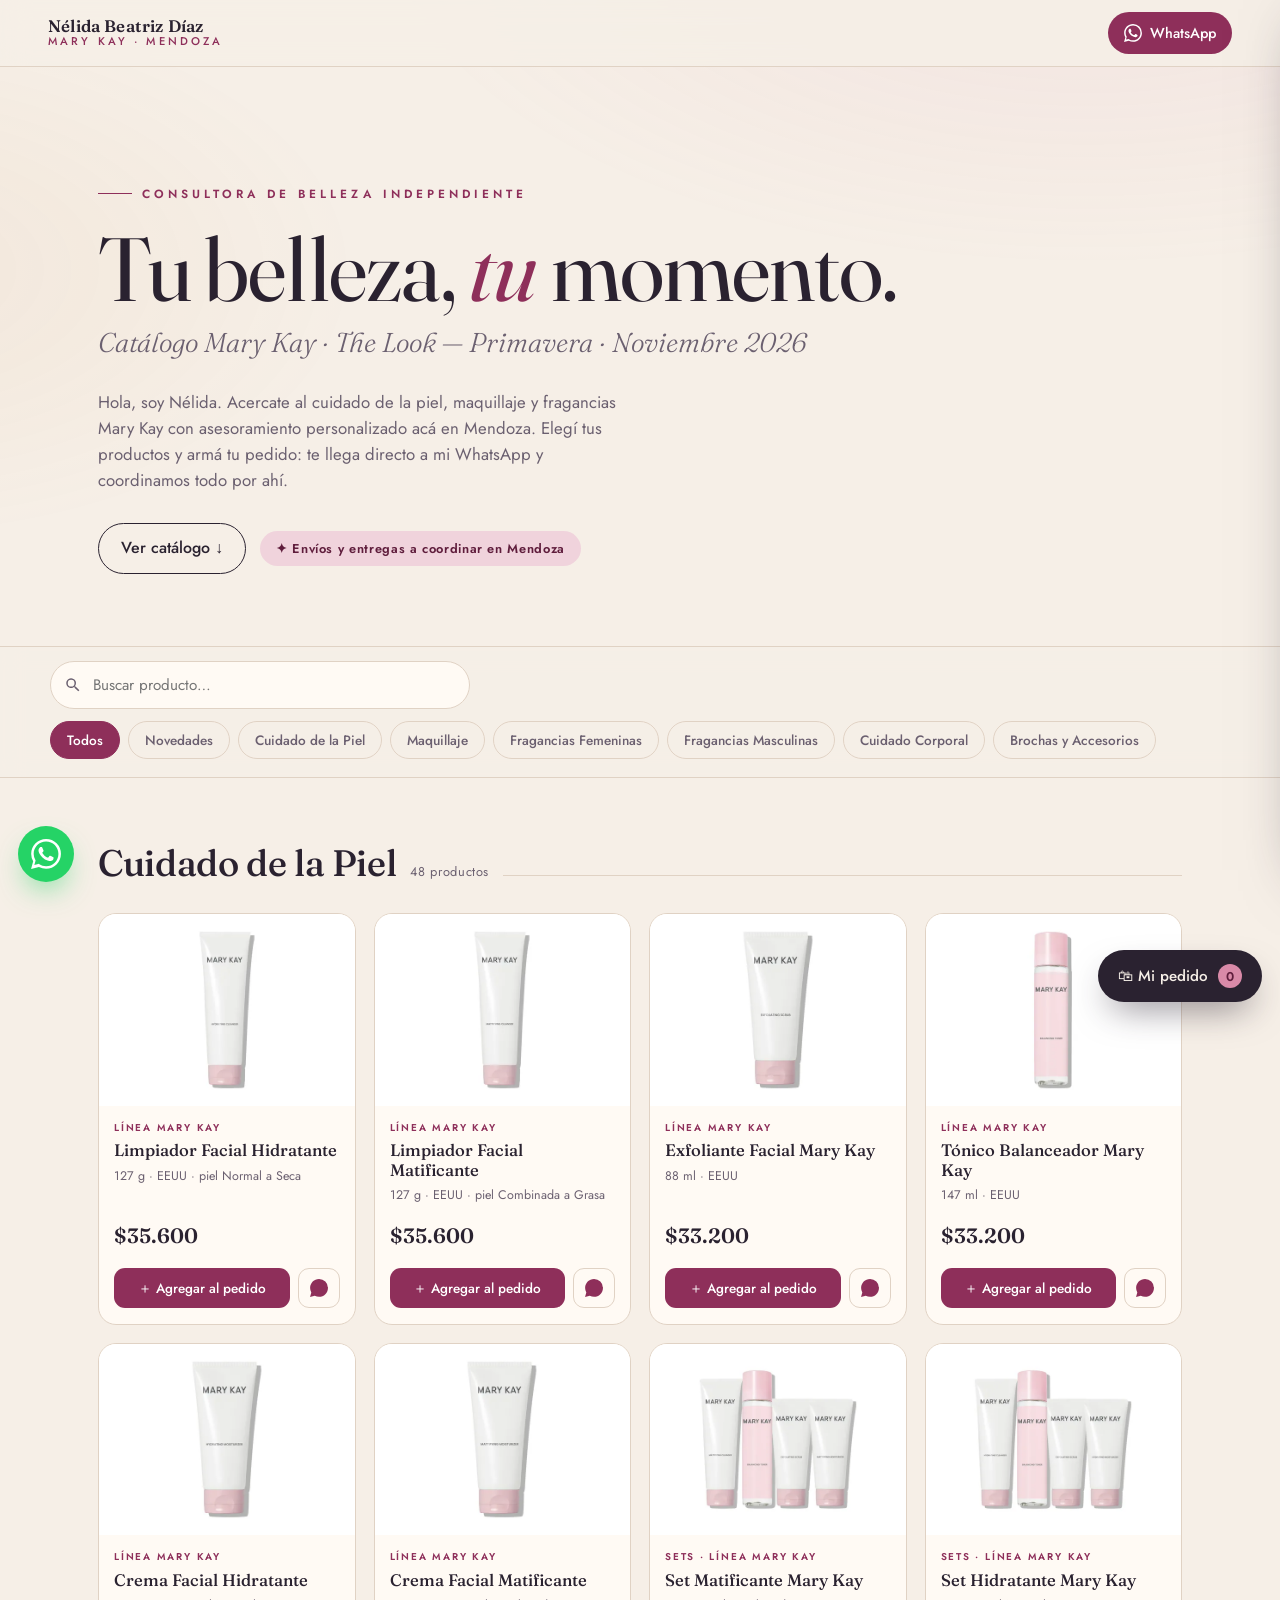
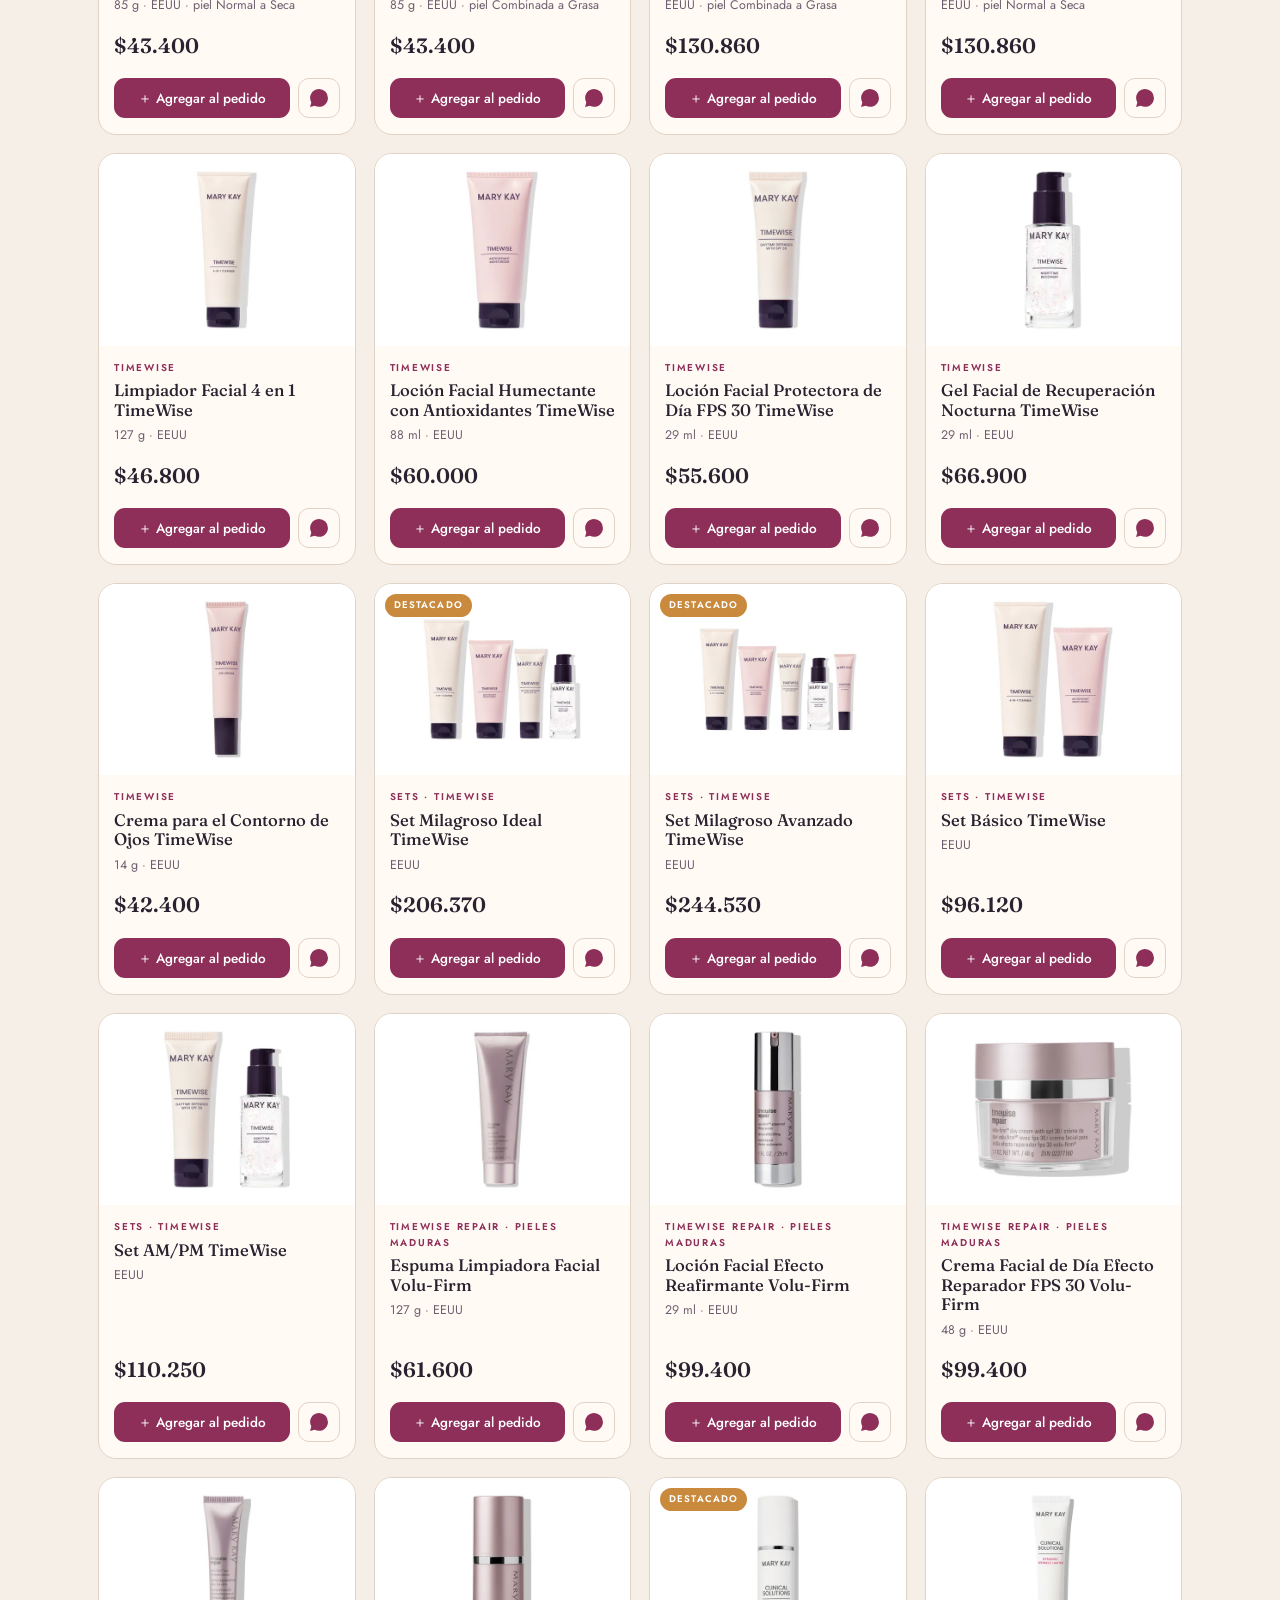
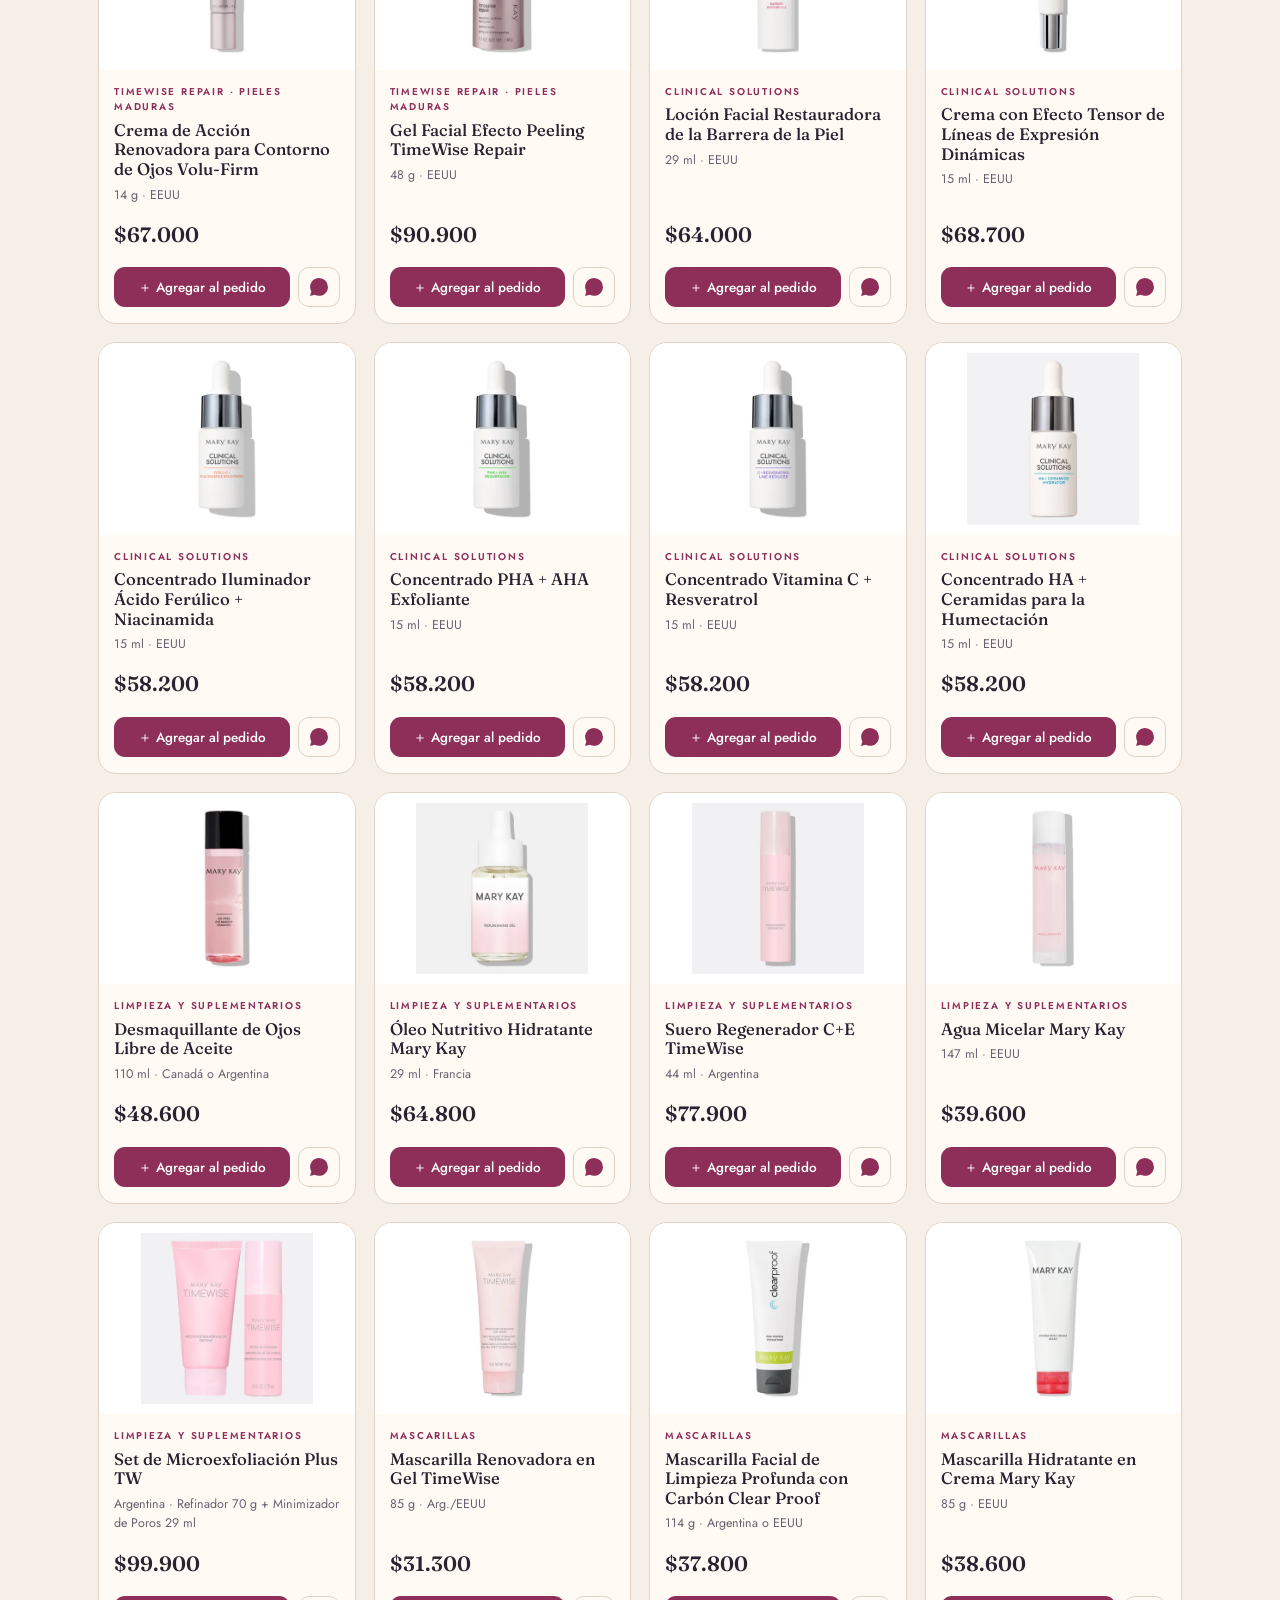
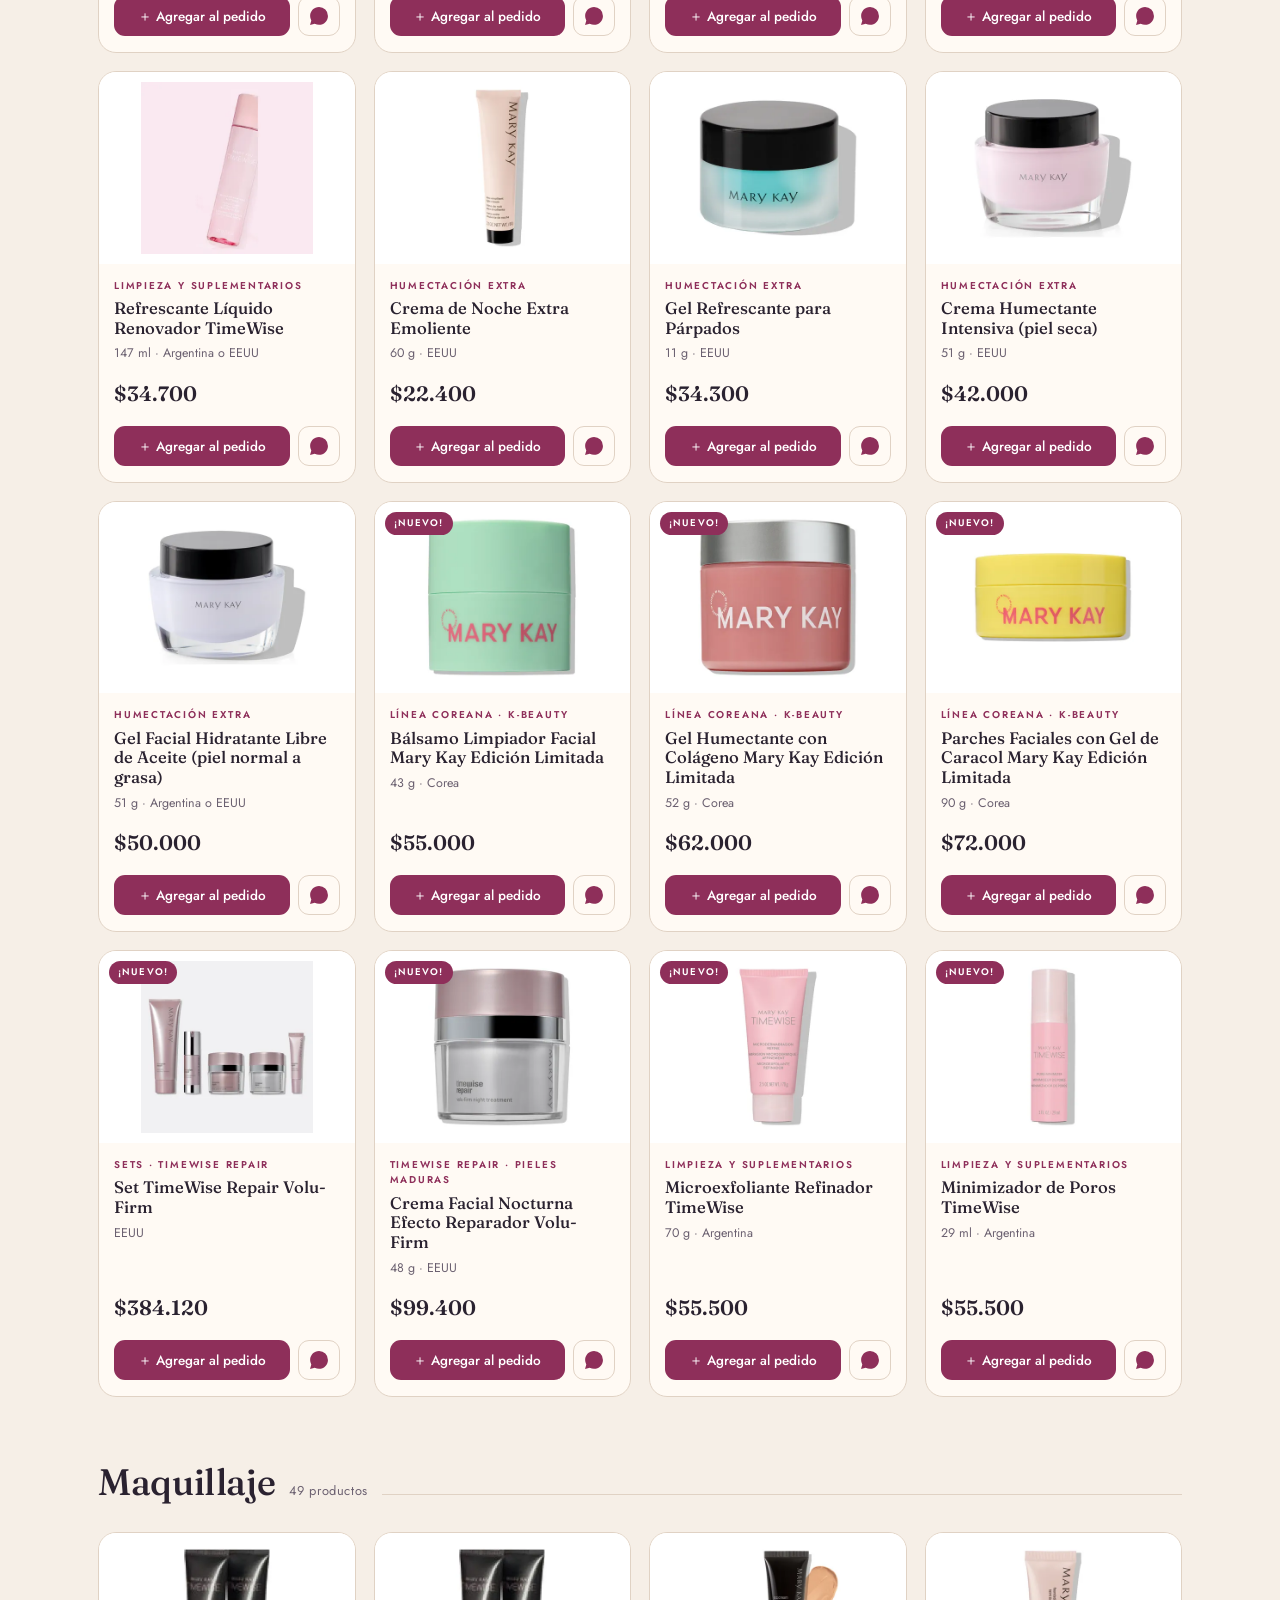
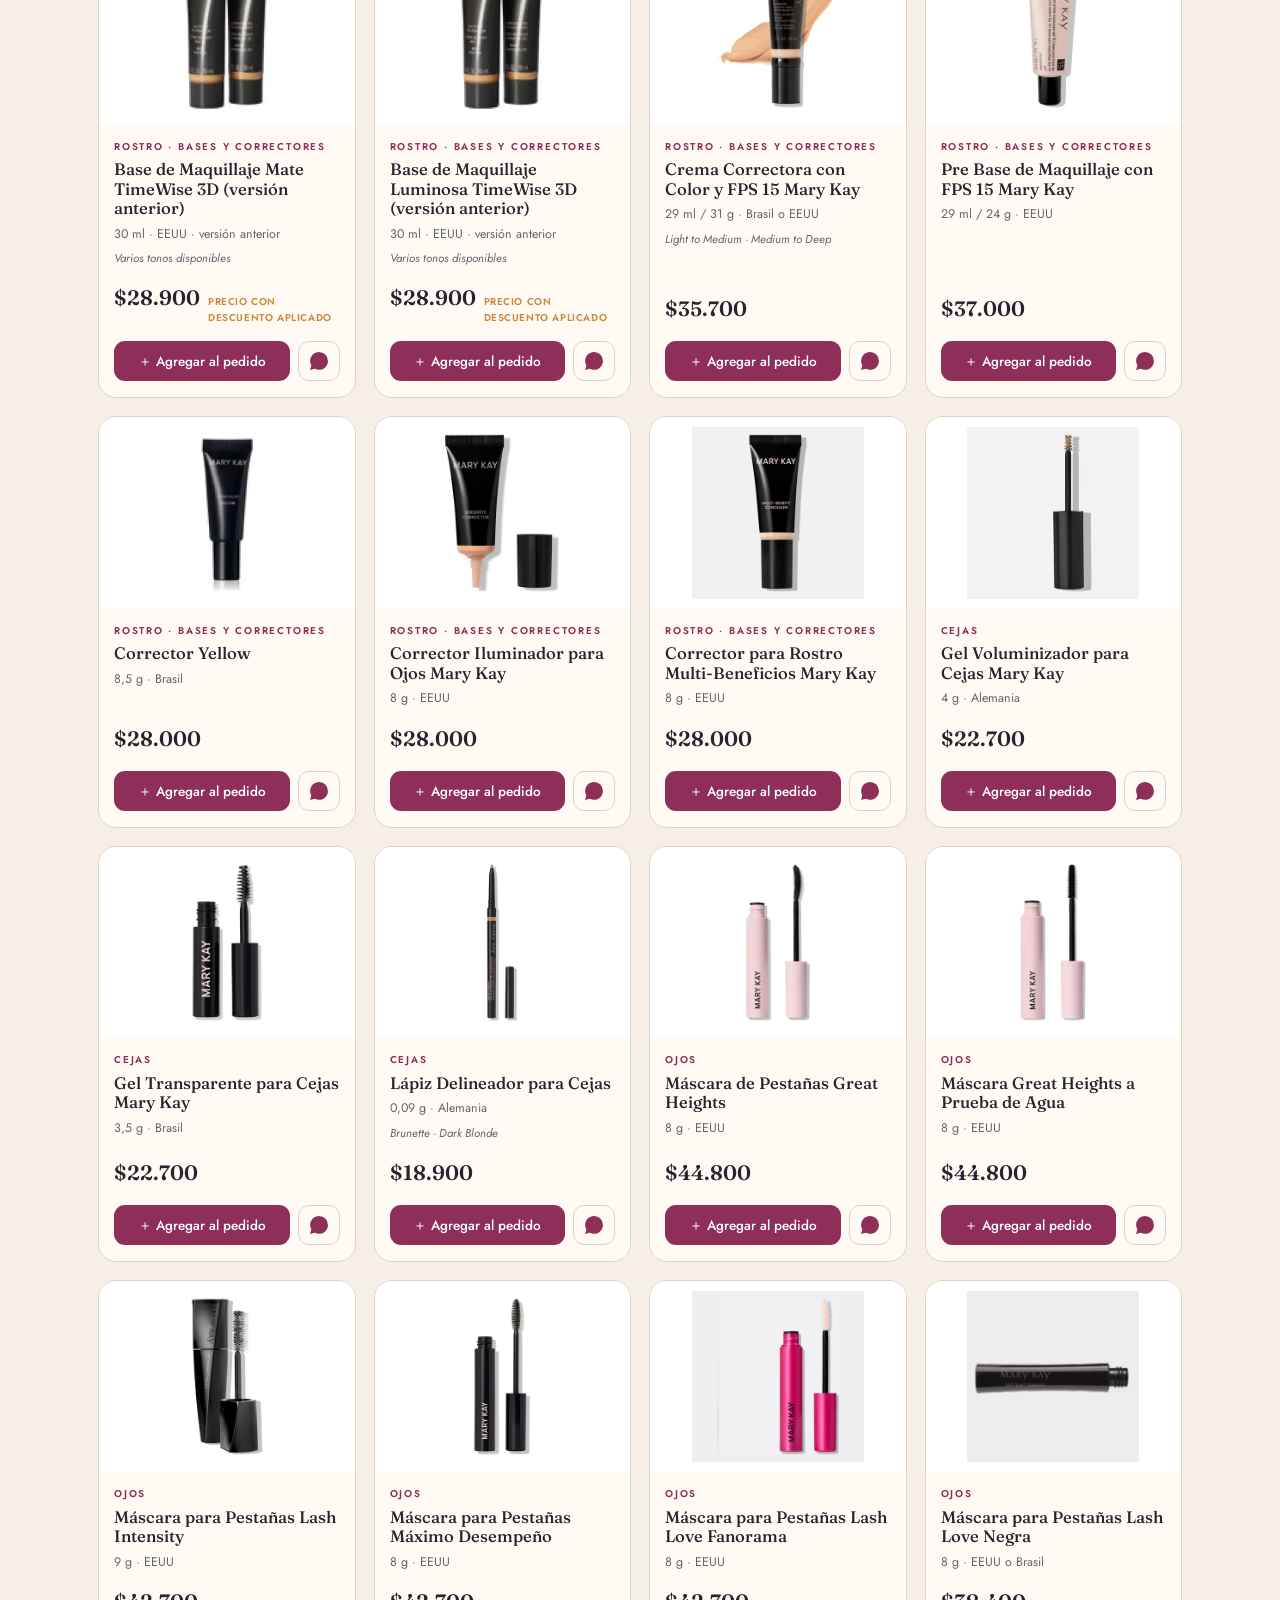
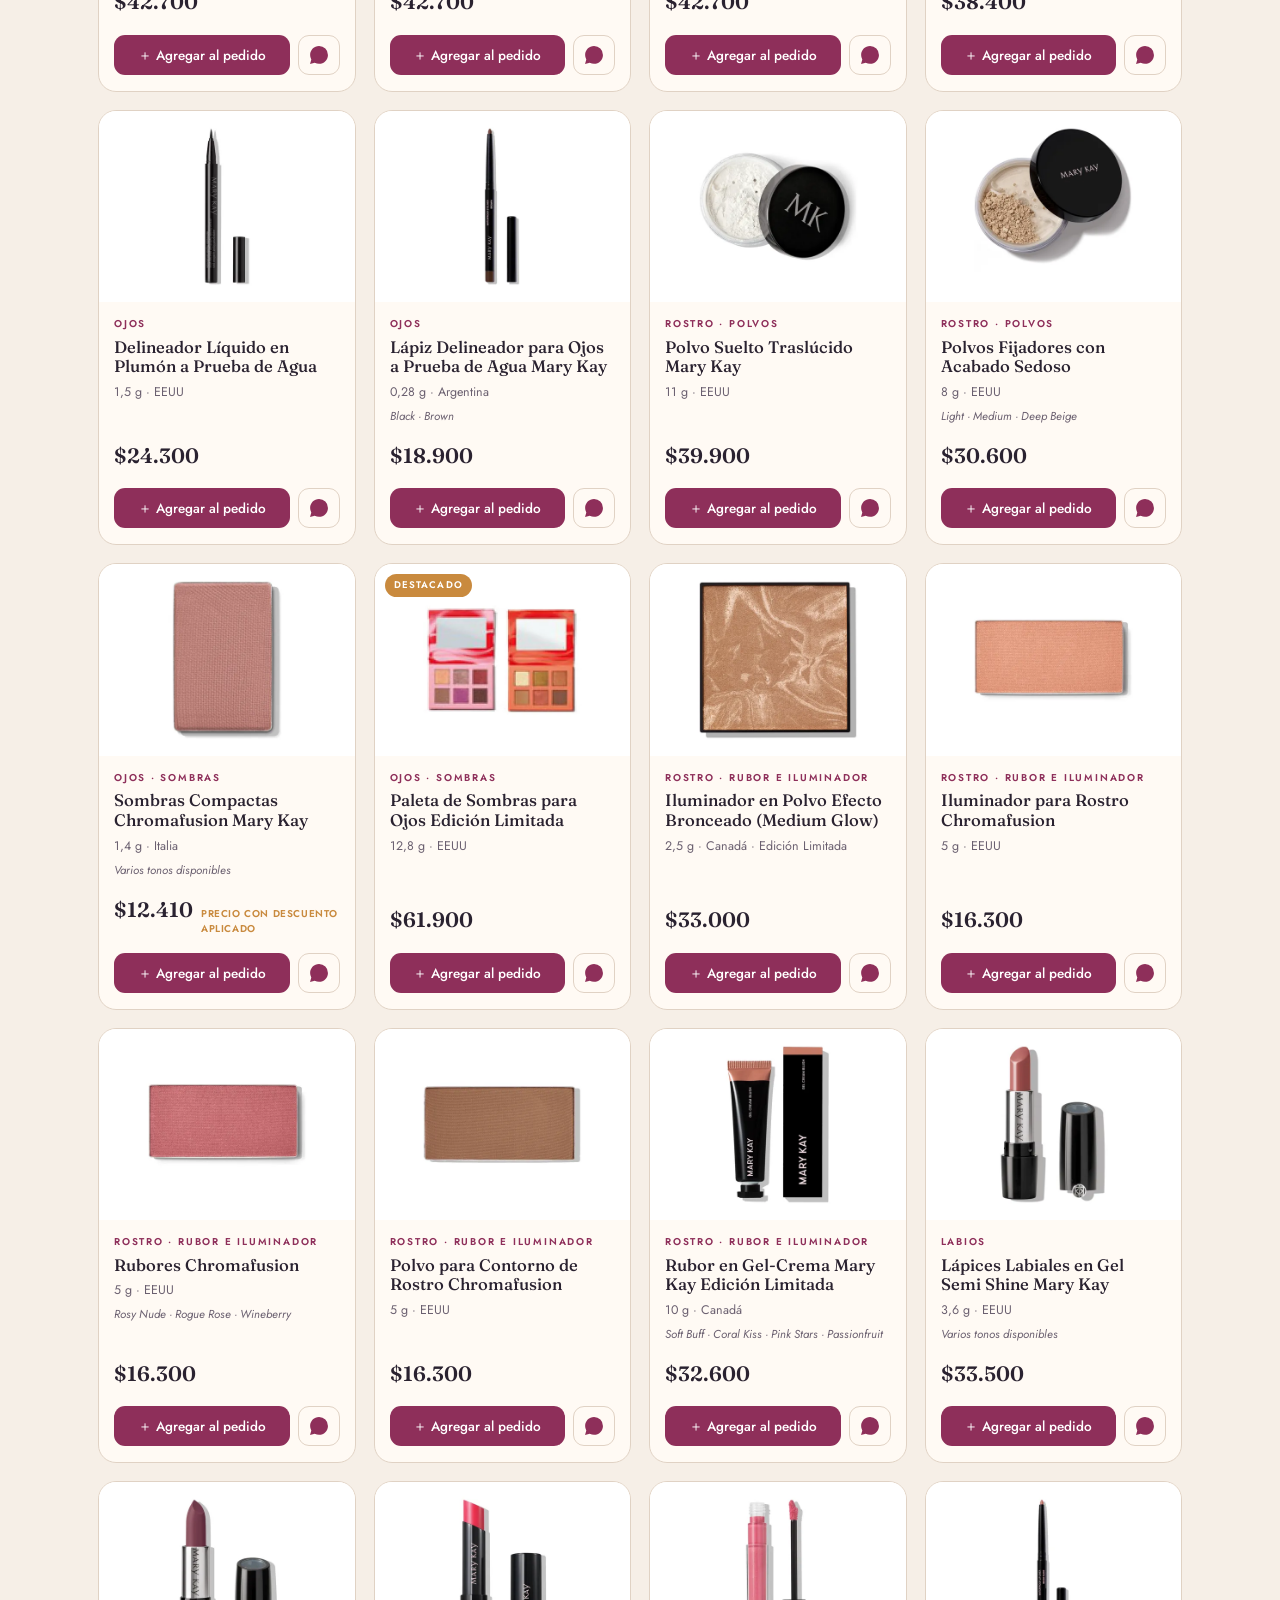
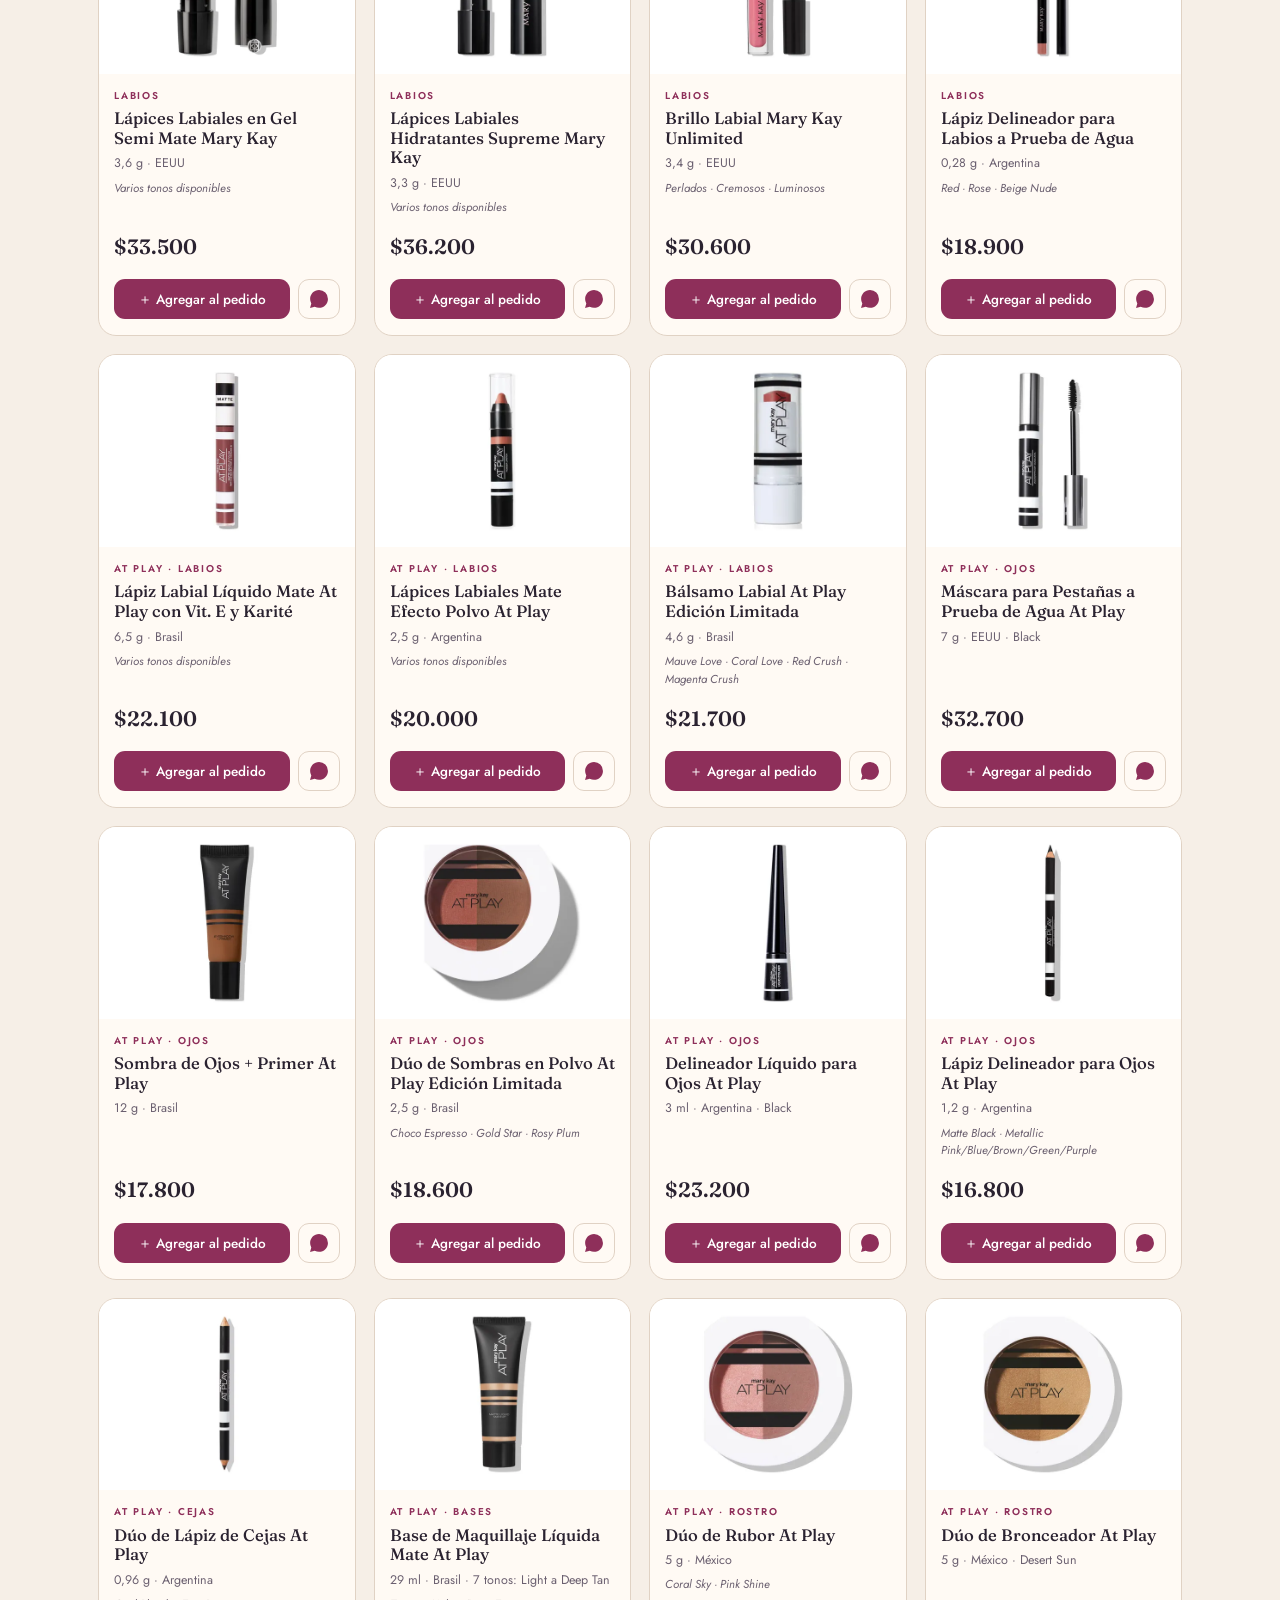
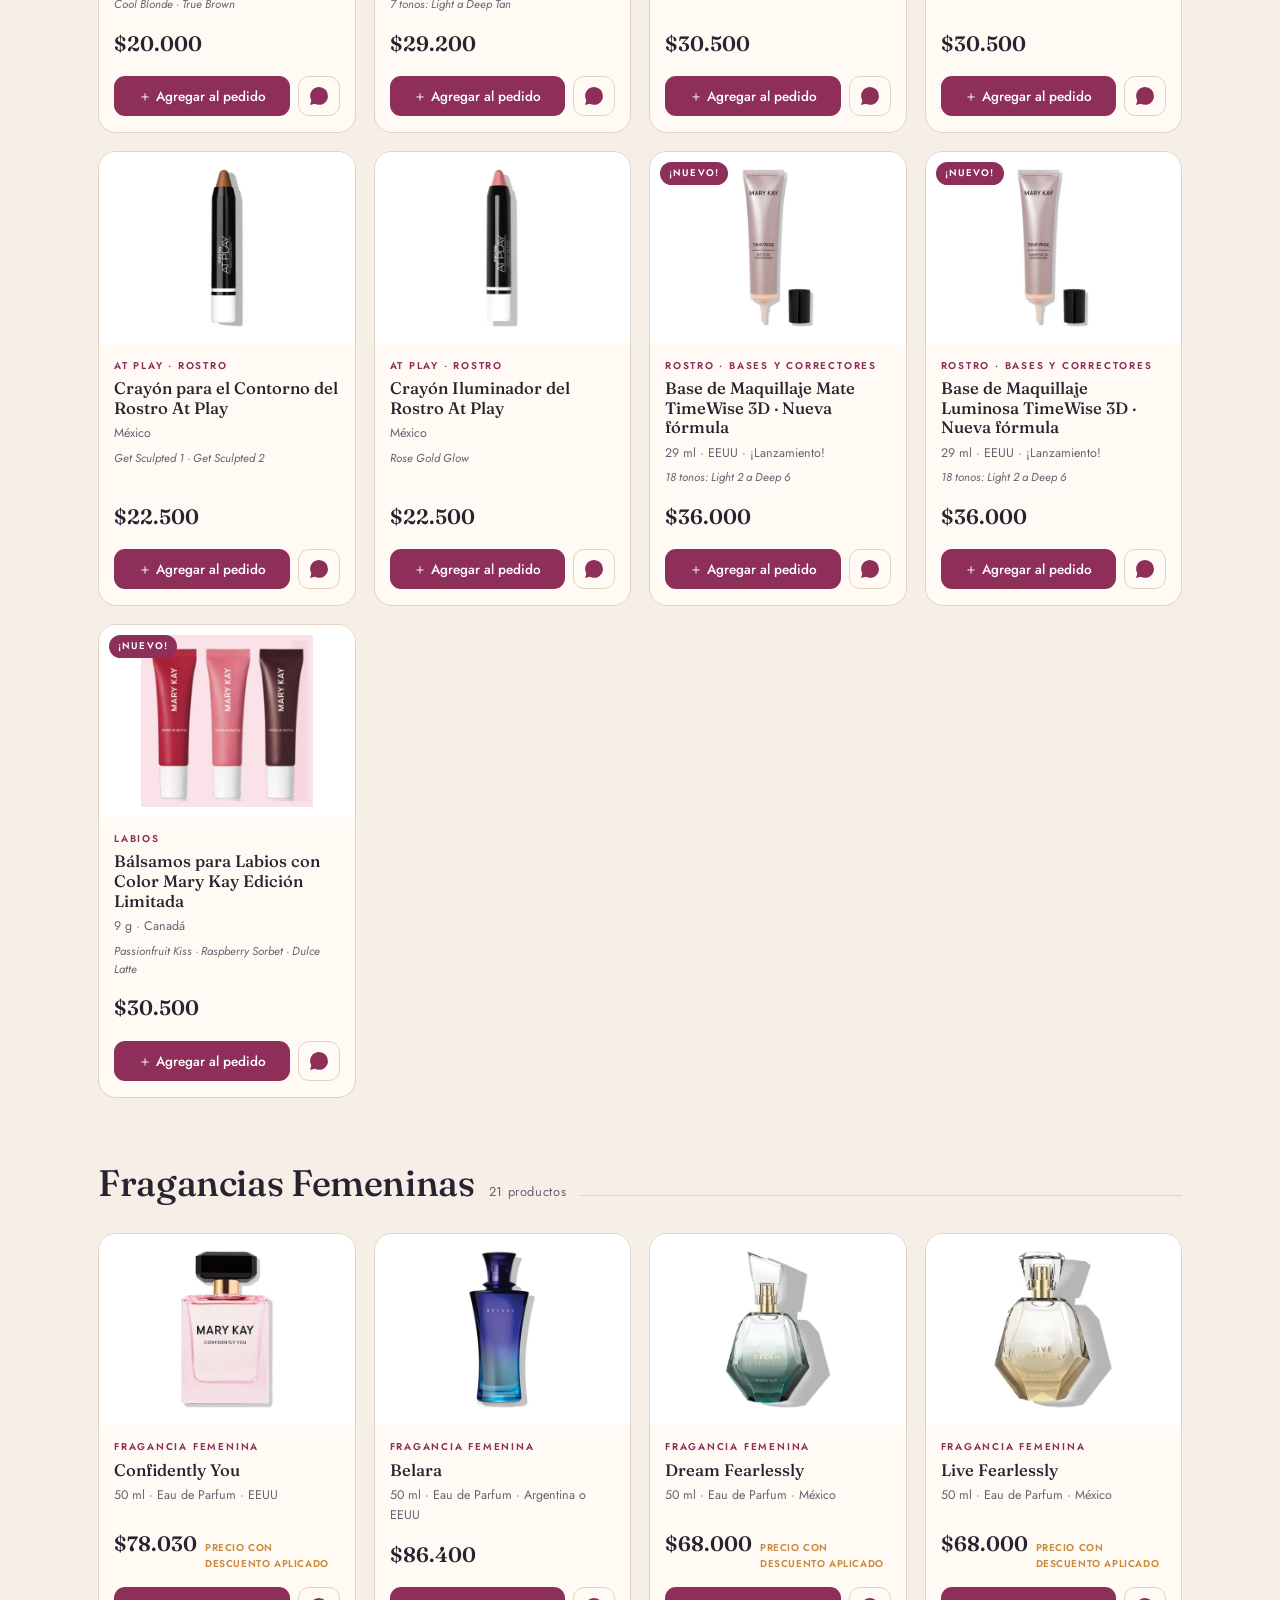
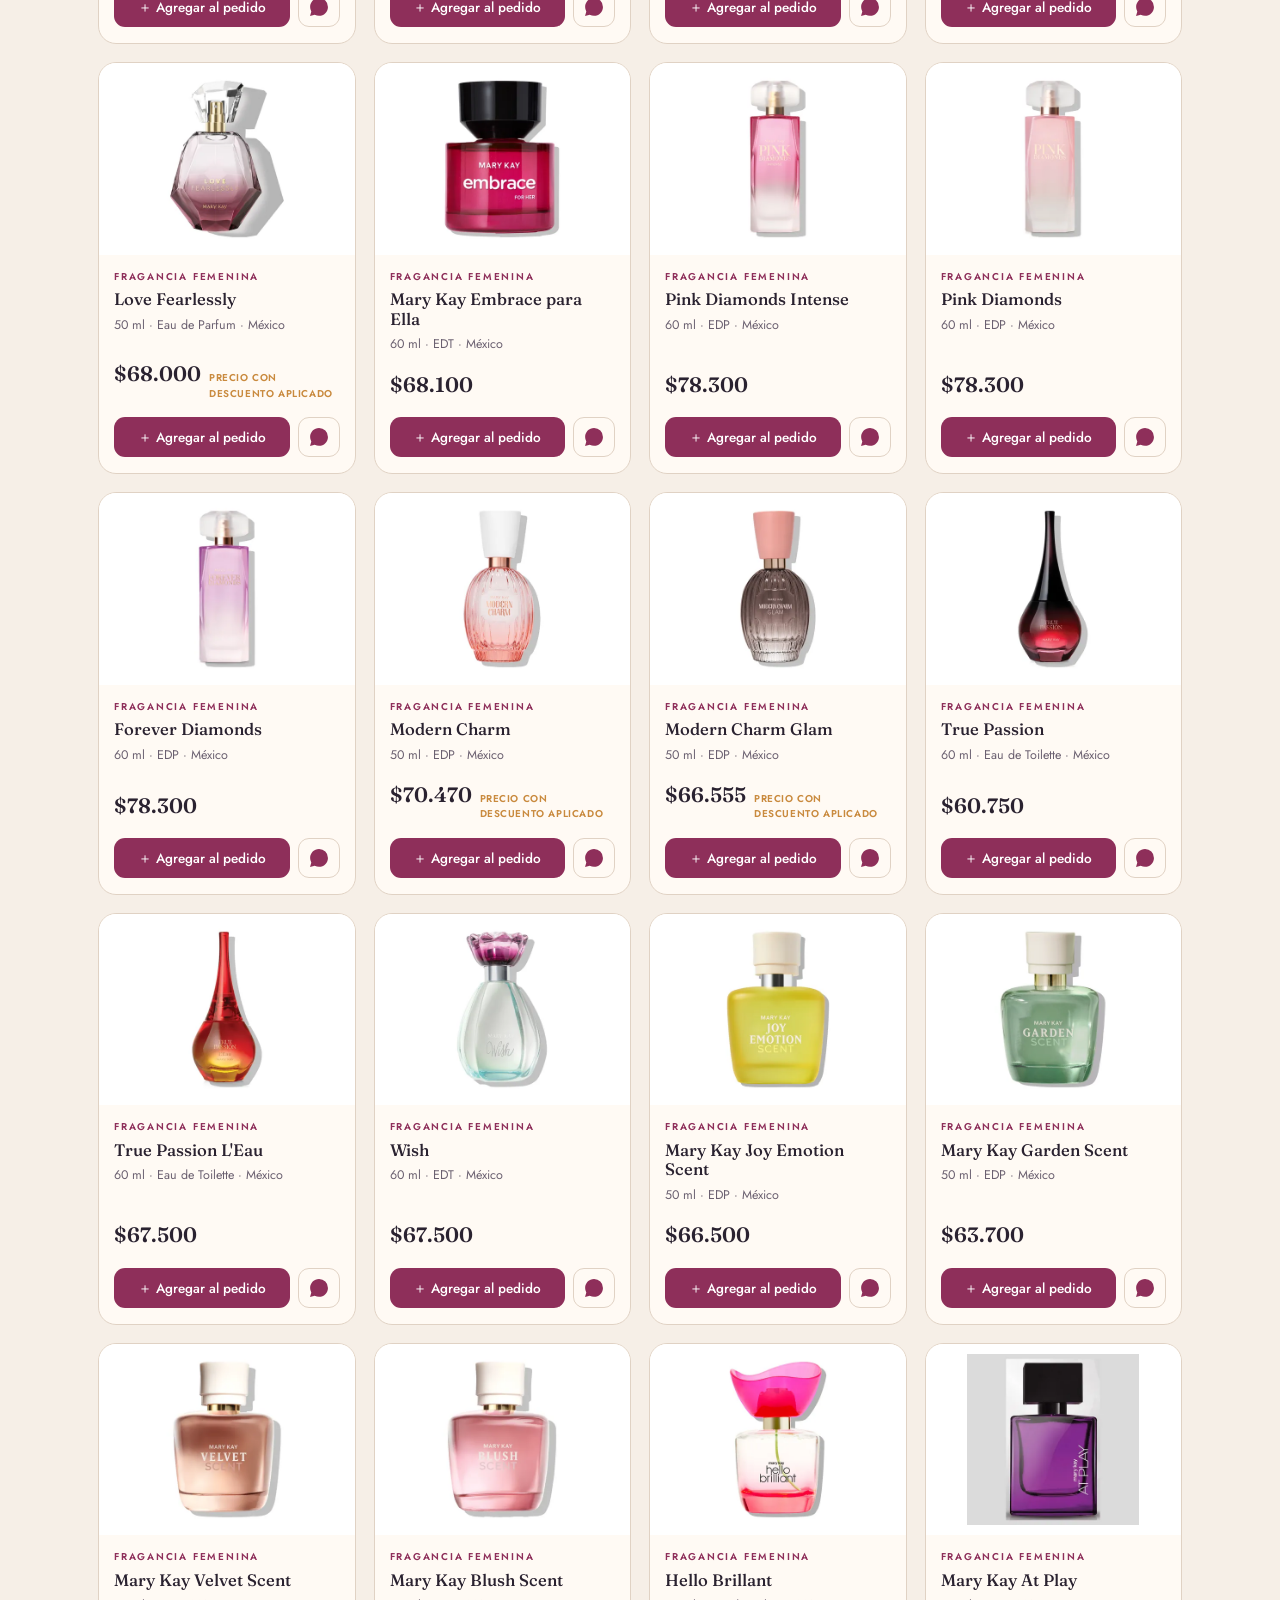
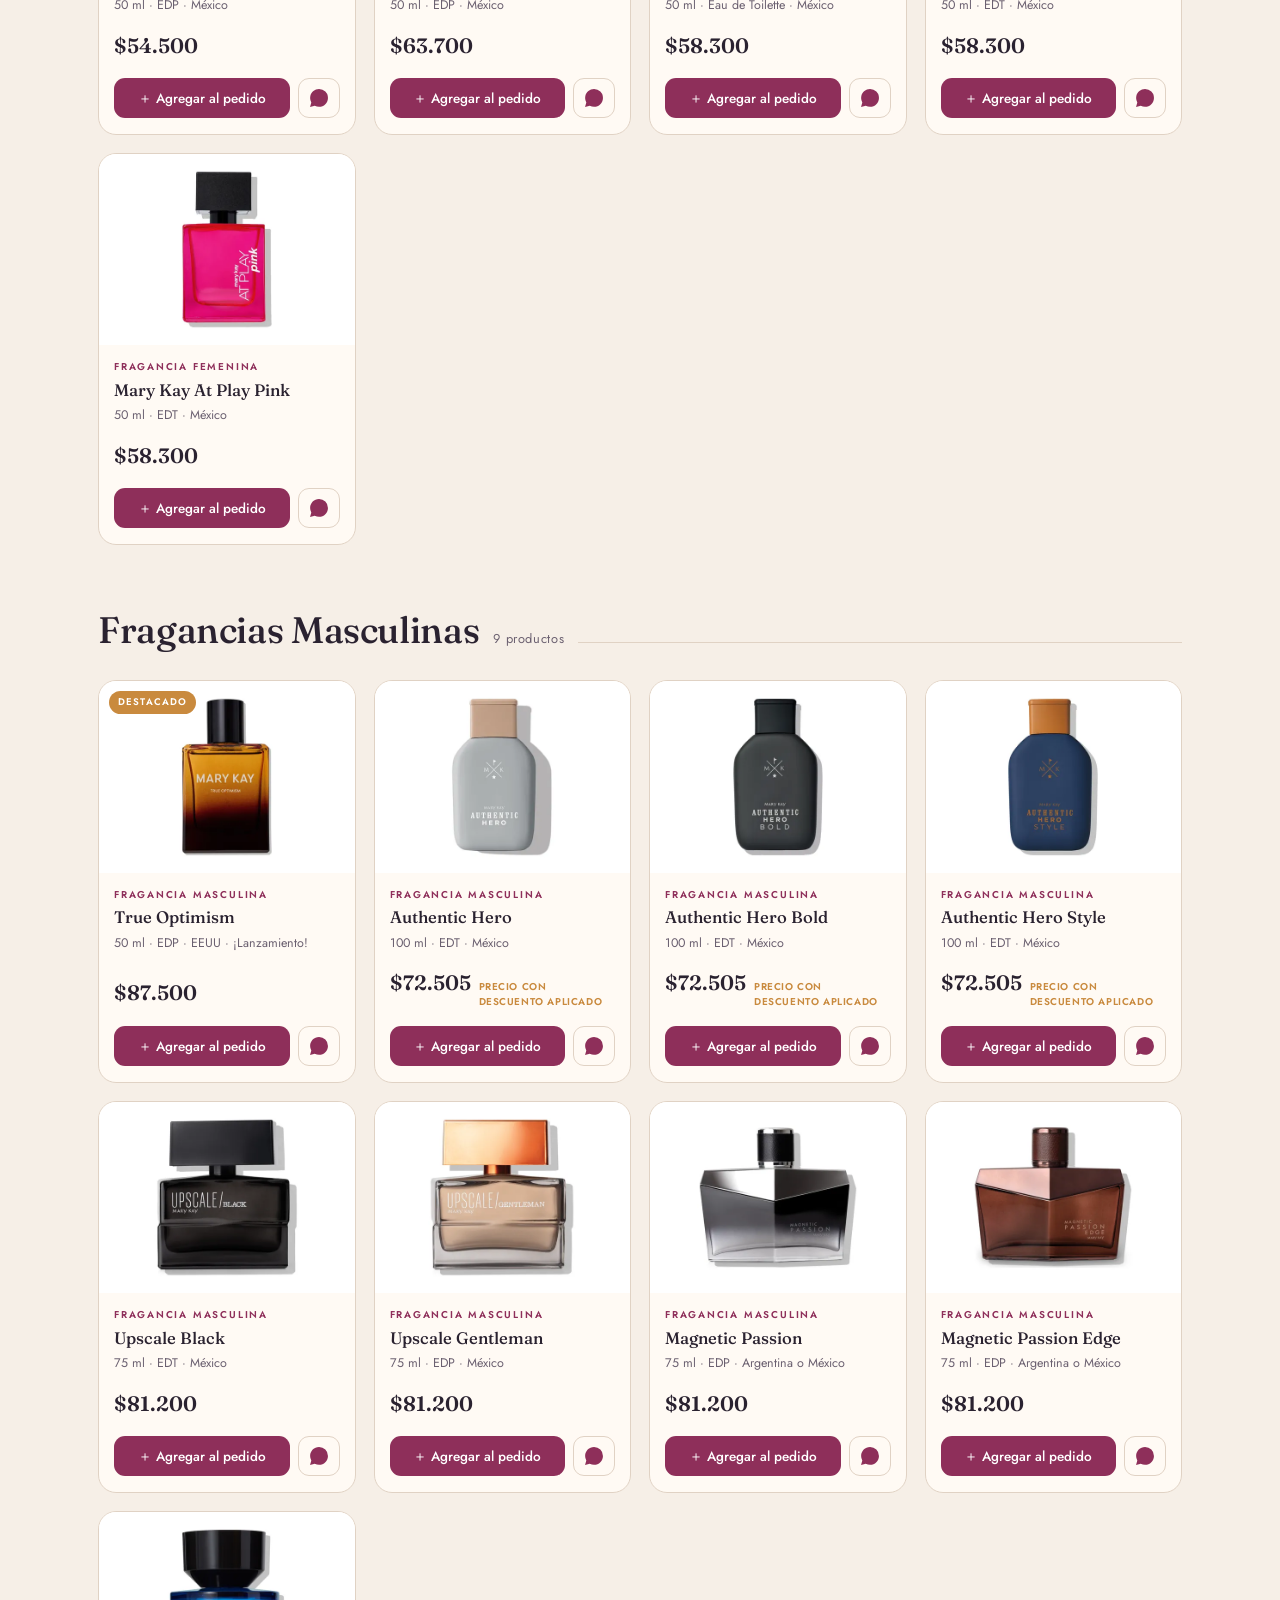
==== commit d5397d38: "Fotos en alta resolución (137 oficiales Mary Kay + PDF nativo), srcset 1x/2x, vista ampliada al toca" ====
--- a/index.html
+++ b/index.html
@@ -293,6 +293,16 @@
 a.add-btn{text-decoration:none}
 .privacy{max-width:1180px;margin:14px auto 0;font-size:.72rem;color:#caa6b4;line-height:1.6}
 .privacy-btn{background:none;border:1px solid rgba(243,226,233,.35);color:#f3e2e9;border-radius:999px;padding:3px 10px;margin-left:6px;font:inherit;cursor:pointer}
+.zoom-btn{all:unset;display:block;width:100%;height:100%;cursor:zoom-in}
+.zoom-btn:focus-visible{outline:3px solid #8e2b5c;outline-offset:-3px}
+.lb{position:fixed;inset:0;z-index:1000;background:rgba(20,10,16,.88);display:flex;align-items:center;justify-content:center;padding:16px;opacity:0;transition:opacity .18s}
+.lb.show{opacity:1}.lb[hidden]{display:none}
+.lb-fig{margin:0;display:flex;flex-direction:column;align-items:center;max-width:100%;max-height:100%}
+.lb-img{max-width:min(92vw,1100px);max-height:82vh;width:auto;height:auto;background:#fff;border-radius:12px;object-fit:contain}
+.lb-cap{color:#fff;margin-top:10px;font-size:15px;text-align:center}
+.lb-close{position:absolute;top:10px;right:12px;width:48px;height:48px;border-radius:50%;border:0;background:#fff;color:#8e2b5c;font-size:32px;line-height:48px;cursor:pointer}
+.lb-close:focus-visible{outline:3px solid #f3c;}
+html.lb-open,html.lb-open body{overflow:hidden}
 </style>
 </head>
 <body>
@@ -333,12 +343,12 @@
 </div>
 
 <!-- CATALOG -->
-<main id="catalog"><section class="cat-block"><div class="cat-head"><h2>Cuidado de la Piel</h2><span class="count">48 productos</span><span class="rule"></span></div><div class="grid"><article class="card" data-pid="limpiador-facial-hidratante"><div class="thumb has-img"><img src="/img/p/limpiador-facial-hidratante.webp" alt="Limpiador Facial Hidratante" loading="lazy"></div><div class="card-body"><span class="tag">Línea Mary Kay</span><h3>Limpiador Facial Hidratante</h3><p class="meta">127 g · EEUU · piel Normal a Seca</p><div class="price-row"><span class="price">$35.600</span></div><div class="card-actions"><a class="add-btn" href="https://api.whatsapp.com/send?phone=5492615119576&amp;text=%C2%A1Hola%20N%C3%A9lida!%20Quer%C3%ADa%20consultar%20por%3A%20Limpiador%20Facial%20Hidratante%20(%2435.600).%20%C2%BFEst%C3%A1%20disponible%3F" target="_blank" rel="noopener noreferrer">Consultar por WhatsApp</a></div></div></article><article class="card" data-pid="limpiador-facial-matificante"><div class="thumb has-img"><img src="/img/p/limpiador-facial-matificante.webp" alt="Limpiador Facial Matificante" loading="lazy"></div><div class="card-body"><span class="tag">Línea Mary Kay</span><h3>Limpiador Facial Matificante</h3><p class="meta">127 g · EEUU · piel Combinada a Grasa</p><div class="price-row"><span class="price">$35.600</span></div><div class="card-actions"><a class="add-btn" href="https://api.whatsapp.com/send?phone=5492615119576&amp;text=%C2%A1Hola%20N%C3%A9lida!%20Quer%C3%ADa%20consultar%20por%3A%20Limpiador%20Facial%20Matificante%20(%2435.600).%20%C2%BFEst%C3%A1%20disponible%3F" target="_blank" rel="noopener noreferrer">Consultar por WhatsApp</a></div></div></article><article class="card" data-pid="exfoliante-facial-mary-kay"><div class="thumb has-img"><img src="/img/p/exfoliante-facial-mary-kay.webp" alt="Exfoliante Facial Mary Kay" loading="lazy"></div><div class="card-body"><span class="tag">Línea Mary Kay</span><h3>Exfoliante Facial Mary Kay</h3><p class="meta">88 ml · EEUU</p><div class="price-row"><span class="price">$33.200</span></div><div class="card-actions"><a class="add-btn" href="https://api.whatsapp.com/send?phone=5492615119576&amp;text=%C2%A1Hola%20N%C3%A9lida!%20Quer%C3%ADa%20consultar%20por%3A%20Exfoliante%20Facial%20Mary%20Kay%20(%2433.200).%20%C2%BFEst%C3%A1%20disponible%3F" target="_blank" rel="noopener noreferrer">Consultar por WhatsApp</a></div></div></article><article class="card" data-pid="tonico-balanceador-mary-kay"><div class="thumb has-img"><img src="/img/p/tonico-balanceador-mary-kay.webp" alt="Tónico Balanceador Mary Kay" loading="lazy"></div><div class="card-body"><span class="tag">Línea Mary Kay</span><h3>Tónico Balanceador Mary Kay</h3><p class="meta">147 ml · EEUU</p><div class="price-row"><span class="price">$33.200</span></div><div class="card-actions"><a class="add-btn" href="https://api.whatsapp.com/send?phone=5492615119576&amp;text=%C2%A1Hola%20N%C3%A9lida!%20Quer%C3%ADa%20consultar%20por%3A%20T%C3%B3nico%20Balanceador%20Mary%20Kay%20(%2433.200).%20%C2%BFEst%C3%A1%20disponible%3F" target="_blank" rel="noopener noreferrer">Consultar por WhatsApp</a></div></div></article><article class="card" data-pid="crema-facial-hidratante"><div class="thumb has-img"><img src="/img/p/crema-facial-hidratante.webp" alt="Crema Facial Hidratante" loading="lazy"></div><div class="card-body"><span class="tag">Línea Mary Kay</span><h3>Crema Facial Hidratante</h3><p class="meta">85 g · EEUU · piel Normal a Seca</p><div class="price-row"><span class="price">$43.400</span></div><div class="card-actions"><a class="add-btn" href="https://api.whatsapp.com/send?phone=5492615119576&amp;text=%C2%A1Hola%20N%C3%A9lida!%20Quer%C3%ADa%20consultar%20por%3A%20Crema%20Facial%20Hidratante%20(%2443.400).%20%C2%BFEst%C3%A1%20disponible%3F" target="_blank" rel="noopener noreferrer">Consultar por WhatsApp</a></div></div></article><article class="card" data-pid="crema-facial-matificante"><div class="thumb has-img"><img src="/img/p/crema-facial-matificante.webp" alt="Crema Facial Matificante" loading="lazy"></div><div class="card-body"><span class="tag">Línea Mary Kay</span><h3>Crema Facial Matificante</h3><p class="meta">85 g · EEUU · piel Combinada a Grasa</p><div class="price-row"><span class="price">$43.400</span></div><div class="card-actions"><a class="add-btn" href="https://api.whatsapp.com/send?phone=5492615119576&amp;text=%C2%A1Hola%20N%C3%A9lida!%20Quer%C3%ADa%20consultar%20por%3A%20Crema%20Facial%20Matificante%20(%2443.400).%20%C2%BFEst%C3%A1%20disponible%3F" target="_blank" rel="noopener noreferrer">Consultar por WhatsApp</a></div></div></article><article class="card" data-pid="set-matificante-mary-kay"><div class="thumb has-img"><img src="/img/p/set-matificante-mary-kay.webp" alt="Set Matificante Mary Kay" loading="lazy"></div><div class="card-body"><span class="tag">Sets · Línea Mary Kay</span><h3>Set Matificante Mary Kay</h3><p class="meta">EEUU · piel Combinada a Grasa</p><div class="price-row"><span class="price">$130.860</span></div><div class="card-actions"><a class="add-btn" href="https://api.whatsapp.com/send?phone=5492615119576&amp;text=%C2%A1Hola%20N%C3%A9lida!%20Quer%C3%ADa%20consultar%20por%3A%20Set%20Matificante%20Mary%20Kay%20(%24130.860).%20%C2%BFEst%C3%A1%20disponible%3F" target="_blank" rel="noopener noreferrer">Consultar por WhatsApp</a></div></div></article><article class="card" data-pid="set-hidratante-mary-kay"><div class="thumb has-img"><img src="/img/p/set-hidratante-mary-kay.webp" alt="Set Hidratante Mary Kay" loading="lazy"></div><div class="card-body"><span class="tag">Sets · Línea Mary Kay</span><h3>Set Hidratante Mary Kay</h3><p class="meta">EEUU · piel Normal a Seca</p><div class="price-row"><span class="price">$130.860</span></div><div class="card-actions"><a class="add-btn" href="https://api.whatsapp.com/send?phone=5492615119576&amp;text=%C2%A1Hola%20N%C3%A9lida!%20Quer%C3%ADa%20consultar%20por%3A%20Set%20Hidratante%20Mary%20Kay%20(%24130.860).%20%C2%BFEst%C3%A1%20disponible%3F" target="_blank" rel="noopener noreferrer">Consultar por WhatsApp</a></div></div></article><article class="card" data-pid="limpiador-facial-4-en-1-timewise"><div class="thumb has-img"><img src="/img/p/limpiador-facial-4-en-1-timewise.webp" alt="Limpiador Facial 4 en 1 TimeWise" loading="lazy"></div><div class="card-body"><span class="tag">TimeWise</span><h3>Limpiador Facial 4 en 1 TimeWise</h3><p class="meta">127 g · EEUU</p><div class="price-row"><span class="price">$46.800</span></div><div class="card-actions"><a class="add-btn" href="https://api.whatsapp.com/send?phone=5492615119576&amp;text=%C2%A1Hola%20N%C3%A9lida!%20Quer%C3%ADa%20consultar%20por%3A%20Limpiador%20Facial%204%20en%201%20TimeWise%20(%2446.800).%20%C2%BFEst%C3%A1%20disponible%3F" target="_blank" rel="noopener noreferrer">Consultar por WhatsApp</a></div></div></article><article class="card" data-pid="locion-facial-humectante-con-antioxidantes-timewise"><div class="thumb has-img"><img src="/img/p/locion-facial-humectante-con-antioxidantes-timewise.webp" alt="Loción Facial Humectante con Antioxidantes TimeWise" loading="lazy"></div><div class="card-body"><span class="tag">TimeWise</span><h3>Loción Facial Humectante con Antioxidantes TimeWise</h3><p class="meta">88 ml · EEUU</p><div class="price-row"><span class="price">$60.000</span></div><div class="card-actions"><a class="add-btn" href="https://api.whatsapp.com/send?phone=5492615119576&amp;text=%C2%A1Hola%20N%C3%A9lida!%20Quer%C3%ADa%20consultar%20por%3A%20Loci%C3%B3n%20Facial%20Humectante%20con%20Antioxidantes%20TimeWise%20(%2460.000).%20%C2%BFEst%C3%A1%20disponible%3F" target="_blank" rel="noopener noreferrer">Consultar por WhatsApp</a></div></div></article><article class="card" data-pid="locion-facial-protectora-de-dia-fps-30-timewise"><div class="thumb has-img"><img src="/img/p/locion-facial-protectora-de-dia-fps-30-timewise.webp" alt="Loción Facial Protectora de Día FPS 30 TimeWise" loading="lazy"></div><div class="card-body"><span class="tag">TimeWise</span><h3>Loción Facial Protectora de Día FPS 30 TimeWise</h3><p class="meta">29 ml · EEUU</p><div class="price-row"><span class="price">$55.600</span></div><div class="card-actions"><a class="add-btn" href="https://api.whatsapp.com/send?phone=5492615119576&amp;text=%C2%A1Hola%20N%C3%A9lida!%20Quer%C3%ADa%20consultar%20por%3A%20Loci%C3%B3n%20Facial%20Protectora%20de%20D%C3%ADa%20FPS%2030%20TimeWise%20(%2455.600).%20%C2%BFEst%C3%A1%20disponible%3F" target="_blank" rel="noopener noreferrer">Consultar por WhatsApp</a></div></div></article><article class="card" data-pid="gel-facial-de-recuperacion-nocturna-timewise"><div class="thumb has-img"><img src="/img/p/gel-facial-de-recuperacion-nocturna-timewise.webp" alt="Gel Facial de Recuperación Nocturna TimeWise" loading="lazy"></div><div class="card-body"><span class="tag">TimeWise</span><h3>Gel Facial de Recuperación Nocturna TimeWise</h3><p class="meta">29 ml · EEUU</p><div class="price-row"><span class="price">$66.900</span></div><div class="card-actions"><a class="add-btn" href="https://api.whatsapp.com/send?phone=5492615119576&amp;text=%C2%A1Hola%20N%C3%A9lida!%20Quer%C3%ADa%20consultar%20por%3A%20Gel%20Facial%20de%20Recuperaci%C3%B3n%20Nocturna%20TimeWise%20(%2466.900).%20%C2%BFEst%C3%A1%20disponible%3F" target="_blank" rel="noopener noreferrer">Consultar por WhatsApp</a></div></div></article><article class="card" data-pid="crema-para-el-contorno-de-ojos-timewise"><div class="thumb has-img"><img src="/img/p/crema-para-el-contorno-de-ojos-timewise.webp" alt="Crema para el Contorno de Ojos TimeWise" loading="lazy"></div><div class="card-body"><span class="tag">TimeWise</span><h3>Crema para el Contorno de Ojos TimeWise</h3><p class="meta">14 g · EEUU</p><div class="price-row"><span class="price">$42.400</span></div><div class="card-actions"><a class="add-btn" href="https://api.whatsapp.com/send?phone=5492615119576&amp;text=%C2%A1Hola%20N%C3%A9lida!%20Quer%C3%ADa%20consultar%20por%3A%20Crema%20para%20el%20Contorno%20de%20Ojos%20TimeWise%20(%2442.400).%20%C2%BFEst%C3%A1%20disponible%3F" target="_blank" rel="noopener noreferrer">Consultar por WhatsApp</a></div></div></article><article class="card" data-pid="set-milagroso-ideal-timewise"><div class="thumb has-img"><img src="/img/p/set-milagroso-ideal-timewise.webp" alt="Set Milagroso Ideal TimeWise" loading="lazy"><span class="flag">Destacado</span></div><div class="card-body"><span class="tag">Sets · TimeWise</span><h3>Set Milagroso Ideal TimeWise</h3><p class="meta">EEUU</p><div class="price-row"><span class="price">$206.370</span></div><div class="card-actions"><a class="add-btn" href="https://api.whatsapp.com/send?phone=5492615119576&amp;text=%C2%A1Hola%20N%C3%A9lida!%20Quer%C3%ADa%20consultar%20por%3A%20Set%20Milagroso%20Ideal%20TimeWise%20(%24206.370).%20%C2%BFEst%C3%A1%20disponible%3F" target="_blank" rel="noopener noreferrer">Consultar por WhatsApp</a></div></div></article><article class="card" data-pid="set-milagroso-avanzado-timewise"><div class="thumb has-img"><img src="/img/p/set-milagroso-avanzado-timewise.webp" alt="Set Milagroso Avanzado TimeWise" loading="lazy"><span class="flag">Destacado</span></div><div class="card-body"><span class="tag">Sets · TimeWise</span><h3>Set Milagroso Avanzado TimeWise</h3><p class="meta">EEUU</p><div class="price-row"><span class="price">$244.530</span></div><div class="card-actions"><a class="add-btn" href="https://api.whatsapp.com/send?phone=5492615119576&amp;text=%C2%A1Hola%20N%C3%A9lida!%20Quer%C3%ADa%20consultar%20por%3A%20Set%20Milagroso%20Avanzado%20TimeWise%20(%24244.530).%20%C2%BFEst%C3%A1%20disponible%3F" target="_blank" rel="noopener noreferrer">Consultar por WhatsApp</a></div></div></article><article class="card" data-pid="set-basico-timewise"><div class="thumb has-img"><img src="/img/p/set-basico-timewise.webp" alt="Set Básico TimeWise" loading="lazy"></div><div class="card-body"><span class="tag">Sets · TimeWise</span><h3>Set Básico TimeWise</h3><p class="meta">EEUU</p><div class="price-row"><span class="price">$96.120</span></div><div class="card-actions"><a class="add-btn" href="https://api.whatsapp.com/send?phone=5492615119576&amp;text=%C2%A1Hola%20N%C3%A9lida!%20Quer%C3%ADa%20consultar%20por%3A%20Set%20B%C3%A1sico%20TimeWise%20(%2496.120).%20%C2%BFEst%C3%A1%20disponible%3F" target="_blank" rel="noopener noreferrer">Consultar por WhatsApp</a></div></div></article><article class="card" data-pid="set-am-pm-timewise"><div class="thumb has-img"><img src="/img/p/set-am-pm-timewise.webp" alt="Set AM/PM TimeWise" loading="lazy"></div><div class="card-body"><span class="tag">Sets · TimeWise</span><h3>Set AM/PM TimeWise</h3><p class="meta">EEUU</p><div class="price-row"><span class="price">$110.250</span></div><div class="card-actions"><a class="add-btn" href="https://api.whatsapp.com/send?phone=5492615119576&amp;text=%C2%A1Hola%20N%C3%A9lida!%20Quer%C3%ADa%20consultar%20por%3A%20Set%20AM%2FPM%20TimeWise%20(%24110.250).%20%C2%BFEst%C3%A1%20disponible%3F" target="_blank" rel="noopener noreferrer">Consultar por WhatsApp</a></div></div></article><article class="card" data-pid="espuma-limpiadora-facial-volu-firm"><div class="thumb has-img"><img src="/img/p/espuma-limpiadora-facial-volu-firm.webp" alt="Espuma Limpiadora Facial Volu-Firm" loading="lazy"></div><div class="card-body"><span class="tag">TimeWise Repair · Pieles maduras</span><h3>Espuma Limpiadora Facial Volu-Firm</h3><p class="meta">127 g · EEUU</p><div class="price-row"><span class="price">$61.600</span></div><div class="card-actions"><a class="add-btn" href="https://api.whatsapp.com/send?phone=5492615119576&amp;text=%C2%A1Hola%20N%C3%A9lida!%20Quer%C3%ADa%20consultar%20por%3A%20Espuma%20Limpiadora%20Facial%20Volu-Firm%20(%2461.600).%20%C2%BFEst%C3%A1%20disponible%3F" target="_blank" rel="noopener noreferrer">Consultar por WhatsApp</a></div></div></article><article class="card" data-pid="locion-facial-efecto-reafirmante-volu-firm"><div class="thumb has-img"><img src="/img/p/locion-facial-efecto-reafirmante-volu-firm.webp" alt="Loción Facial Efecto Reafirmante Volu-Firm" loading="lazy"></div><div class="card-body"><span class="tag">TimeWise Repair · Pieles maduras</span><h3>Loción Facial Efecto Reafirmante Volu-Firm</h3><p class="meta">29 ml · EEUU</p><div class="price-row"><span class="price">$99.400</span></div><div class="card-actions"><a class="add-btn" href="https://api.whatsapp.com/send?phone=5492615119576&amp;text=%C2%A1Hola%20N%C3%A9lida!%20Quer%C3%ADa%20consultar%20por%3A%20Loci%C3%B3n%20Facial%20Efecto%20Reafirmante%20Volu-Firm%20(%2499.400).%20%C2%BFEst%C3%A1%20disponible%3F" target="_blank" rel="noopener noreferrer">Consultar por WhatsApp</a></div></div></article><article class="card" data-pid="crema-facial-de-dia-efecto-reparador-fps-30-volu-firm"><div class="thumb has-img"><img src="/img/p/crema-facial-de-dia-efecto-reparador-fps-30-volu-firm.webp" alt="Crema Facial de Día Efecto Reparador FPS 30 Volu-Firm" loading="lazy"></div><div class="card-body"><span class="tag">TimeWise Repair · Pieles maduras</span><h3>Crema Facial de Día Efecto Reparador FPS 30 Volu-Firm</h3><p class="meta">48 g · EEUU</p><div class="price-row"><span class="price">$99.400</span></div><div class="card-actions"><a class="add-btn" href="https://api.whatsapp.com/send?phone=5492615119576&amp;text=%C2%A1Hola%20N%C3%A9lida!%20Quer%C3%ADa%20consultar%20por%3A%20Crema%20Facial%20de%20D%C3%ADa%20Efecto%20Reparador%20FPS%2030%20Volu-Firm%20(%2499.400).%20%C2%BFEst%C3%A1%20disponible%3F" target="_blank" rel="noopener noreferrer">Consultar por WhatsApp</a></div></div></article><article class="card" data-pid="crema-de-accion-renovadora-para-contorno-de-ojos-volu-firm"><div class="thumb has-img"><img src="/img/p/crema-de-accion-renovadora-para-contorno-de-ojos-volu-firm.webp" alt="Crema de Acción Renovadora para Contorno de Ojos Volu-Firm" loading="lazy"></div><div class="card-body"><span class="tag">TimeWise Repair · Pieles maduras</span><h3>Crema de Acción Renovadora para Contorno de Ojos Volu-Firm</h3><p class="meta">14 g · EEUU</p><div class="price-row"><span class="price">$67.000</span></div><div class="card-actions"><a class="add-btn" href="https://api.whatsapp.com/send?phone=5492615119576&amp;text=%C2%A1Hola%20N%C3%A9lida!%20Quer%C3%ADa%20consultar%20por%3A%20Crema%20de%20Acci%C3%B3n%20Renovadora%20para%20Contorno%20de%20Ojos%20Volu-Firm%20(%2467.000).%20%C2%BFEst%C3%A1%20disponible%3F" target="_blank" rel="noopener noreferrer">Consultar por WhatsApp</a></div></div></article><article class="card" data-pid="gel-facial-efecto-peeling-timewise-repair"><div class="thumb has-img"><img src="/img/p/gel-facial-efecto-peeling-timewise-repair.webp" alt="Gel Facial Efecto Peeling TimeWise Repair" loading="lazy"></div><div class="card-body"><span class="tag">TimeWise Repair · Pieles maduras</span><h3>Gel Facial Efecto Peeling TimeWise Repair</h3><p class="meta">48 g · EEUU</p><div class="price-row"><span class="price">$90.900</span></div><div class="card-actions"><a class="add-btn" href="https://api.whatsapp.com/send?phone=5492615119576&amp;text=%C2%A1Hola%20N%C3%A9lida!%20Quer%C3%ADa%20consultar%20por%3A%20Gel%20Facial%20Efecto%20Peeling%20TimeWise%20Repair%20(%2490.900).%20%C2%BFEst%C3%A1%20disponible%3F" target="_blank" rel="noopener noreferrer">Consultar por WhatsApp</a></div></div></article><article class="card" data-pid="locion-facial-restauradora-de-la-barrera-de-la-piel"><div class="thumb has-img"><img src="/img/p/locion-facial-restauradora-de-la-barrera-de-la-piel.webp" alt="Loción Facial Restauradora de la Barrera de la Piel" loading="lazy"><span class="flag">Destacado</span></div><div class="card-body"><span class="tag">Clinical Solutions</span><h3>Loción Facial Restauradora de la Barrera de la Piel</h3><p class="meta">29 ml · EEUU</p><div class="price-row"><span class="price">$64.000</span></div><div class="card-actions"><a class="add-btn" href="https://api.whatsapp.com/send?phone=5492615119576&amp;text=%C2%A1Hola%20N%C3%A9lida!%20Quer%C3%ADa%20consultar%20por%3A%20Loci%C3%B3n%20Facial%20Restauradora%20de%20la%20Barrera%20de%20la%20Piel%20(%2464.000).%20%C2%BFEst%C3%A1%20disponible%3F" target="_blank" rel="noopener noreferrer">Consultar por WhatsApp</a></div></div></article><article class="card" data-pid="crema-con-efecto-tensor-de-lineas-de-expresion-dinamicas"><div class="thumb has-img"><img src="/img/p/crema-con-efecto-tensor-de-lineas-de-expresion-dinamicas.webp" alt="Crema con Efecto Tensor de Líneas de Expresión Dinámicas" loading="lazy"></div><div class="card-body"><span class="tag">Clinical Solutions</span><h3>Crema con Efecto Tensor de Líneas de Expresión Dinámicas</h3><p class="meta">15 ml · EEUU</p><div class="price-row"><span class="price">$68.700</span></div><div class="card-actions"><a class="add-btn" href="https://api.whatsapp.com/send?phone=5492615119576&amp;text=%C2%A1Hola%20N%C3%A9lida!%20Quer%C3%ADa%20consultar%20por%3A%20Crema%20con%20Efecto%20Tensor%20de%20L%C3%ADneas%20de%20Expresi%C3%B3n%20Din%C3%A1micas%20(%2468.700).%20%C2%BFEst%C3%A1%20disponible%3F" target="_blank" rel="noopener noreferrer">Consultar por WhatsApp</a></div></div></article><article class="card" data-pid="concentrado-iluminador-acido-ferulico-niacinamida"><div class="thumb has-img"><img src="/img/p/concentrado-iluminador-acido-ferulico-niacinamida.webp" alt="Concentrado Iluminador Ácido Ferúlico + Niacinamida" loading="lazy"></div><div class="card-body"><span class="tag">Clinical Solutions</span><h3>Concentrado Iluminador Ácido Ferúlico + Niacinamida</h3><p class="meta">15 ml · EEUU</p><div class="price-row"><span class="price">$58.200</span></div><div class="card-actions"><a class="add-btn" href="https://api.whatsapp.com/send?phone=5492615119576&amp;text=%C2%A1Hola%20N%C3%A9lida!%20Quer%C3%ADa%20consultar%20por%3A%20Concentrado%20Iluminador%20%C3%81cido%20Fer%C3%BAlico%20%2B%20Niacinamida%20(%2458.200).%20%C2%BFEst%C3%A1%20disponible%3F" target="_blank" rel="noopener noreferrer">Consultar por WhatsApp</a></div></div></article><article class="card" data-pid="concentrado-pha-aha-exfoliante"><div class="thumb has-img"><img src="/img/p/concentrado-pha-aha-exfoliante.webp" alt="Concentrado PHA + AHA Exfoliante" loading="lazy"></div><div class="card-body"><span class="tag">Clinical Solutions</span><h3>Concentrado PHA + AHA Exfoliante</h3><p class="meta">15 ml · EEUU</p><div class="price-row"><span class="price">$58.200</span></div><div class="card-actions"><a class="add-btn" href="https://api.whatsapp.com/send?phone=5492615119576&amp;text=%C2%A1Hola%20N%C3%A9lida!%20Quer%C3%ADa%20consultar%20por%3A%20Concentrado%20PHA%20%2B%20AHA%20Exfoliante%20(%2458.200).%20%C2%BFEst%C3%A1%20disponible%3F" target="_blank" rel="noopener noreferrer">Consultar por WhatsApp</a></div></div></article><article class="card" data-pid="concentrado-vitamina-c-resveratrol"><div class="thumb has-img"><img src="/img/p/concentrado-vitamina-c-resveratrol.webp" alt="Concentrado Vitamina C + Resveratrol" loading="lazy"></div><div class="card-body"><span class="tag">Clinical Solutions</span><h3>Concentrado Vitamina C + Resveratrol</h3><p class="meta">15 ml · EEUU</p><div class="price-row"><span class="price">$58.200</span></div><div class="card-actions"><a class="add-btn" href="https://api.whatsapp.com/send?phone=5492615119576&amp;text=%C2%A1Hola%20N%C3%A9lida!%20Quer%C3%ADa%20consultar%20por%3A%20Concentrado%20Vitamina%20C%20%2B%20Resveratrol%20(%2458.200).%20%C2%BFEst%C3%A1%20disponible%3F" target="_blank" rel="noopener noreferrer">Consultar por WhatsApp</a></div></div></article><article class="card" data-pid="concentrado-ha-ceramidas-para-la-humectacion"><div class="thumb has-img"><img src="/img/p/concentrado-ha-ceramidas-para-la-humectacion.webp" alt="Concentrado HA + Ceramidas para la Humectación" loading="lazy"></div><div class="card-body"><span class="tag">Clinical Solutions</span><h3>Concentrado HA + Ceramidas para la Humectación</h3><p class="meta">15 ml · EEUU</p><div class="price-row"><span class="price">$58.200</span></div><div class="card-actions"><a class="add-btn" href="https://api.whatsapp.com/send?phone=5492615119576&amp;text=%C2%A1Hola%20N%C3%A9lida!%20Quer%C3%ADa%20consultar%20por%3A%20Concentrado%20HA%20%2B%20Ceramidas%20para%20la%20Humectaci%C3%B3n%20(%2458.200).%20%C2%BFEst%C3%A1%20disponible%3F" target="_blank" rel="noopener noreferrer">Consultar por WhatsApp</a></div></div></article><article class="card" data-pid="desmaquillante-de-ojos-libre-de-aceite"><div class="thumb has-img"><img src="/img/p/desmaquillante-de-ojos-libre-de-aceite.webp" alt="Desmaquillante de Ojos Libre de Aceite" loading="lazy"></div><div class="card-body"><span class="tag">Limpieza y suplementarios</span><h3>Desmaquillante de Ojos Libre de Aceite</h3><p class="meta">110 ml · Canadá o Argentina</p><div class="price-row"><span class="price">$48.600</span></div><div class="card-actions"><a class="add-btn" href="https://api.whatsapp.com/send?phone=5492615119576&amp;text=%C2%A1Hola%20N%C3%A9lida!%20Quer%C3%ADa%20consultar%20por%3A%20Desmaquillante%20de%20Ojos%20Libre%20de%20Aceite%20(%2448.600).%20%C2%BFEst%C3%A1%20disponible%3F" target="_blank" rel="noopener noreferrer">Consultar por WhatsApp</a></div></div></article><article class="card" data-pid="oleo-nutritivo-hidratante-mary-kay"><div class="thumb has-img"><img src="/img/p/oleo-nutritivo-hidratante-mary-kay.webp" alt="Óleo Nutritivo Hidratante Mary Kay" loading="lazy"></div><div class="card-body"><span class="tag">Limpieza y suplementarios</span><h3>Óleo Nutritivo Hidratante Mary Kay</h3><p class="meta">29 ml · Francia</p><div class="price-row"><span class="price">$64.800</span></div><div class="card-actions"><a class="add-btn" href="https://api.whatsapp.com/send?phone=5492615119576&amp;text=%C2%A1Hola%20N%C3%A9lida!%20Quer%C3%ADa%20consultar%20por%3A%20%C3%93leo%20Nutritivo%20Hidratante%20Mary%20Kay%20(%2464.800).%20%C2%BFEst%C3%A1%20disponible%3F" target="_blank" rel="noopener noreferrer">Consultar por WhatsApp</a></div></div></article><article class="card" data-pid="suero-regenerador-c-e-timewise"><div class="thumb has-img"><img src="/img/p/suero-regenerador-c-e-timewise.webp" alt="Suero Regenerador C+E TimeWise" loading="lazy"></div><div class="card-body"><span class="tag">Limpieza y suplementarios</span><h3>Suero Regenerador C+E TimeWise</h3><p class="meta">44 ml · Argentina</p><div class="price-row"><span class="price">$77.900</span></div><div class="card-actions"><a class="add-btn" href="https://api.whatsapp.com/send?phone=5492615119576&amp;text=%C2%A1Hola%20N%C3%A9lida!%20Quer%C3%ADa%20consultar%20por%3A%20Suero%20Regenerador%20C%2BE%20TimeWise%20(%2477.900).%20%C2%BFEst%C3%A1%20disponible%3F" target="_blank" rel="noopener noreferrer">Consultar por WhatsApp</a></div></div></article><article class="card" data-pid="agua-micelar-mary-kay"><div class="thumb has-img"><img src="/img/p/agua-micelar-mary-kay.webp" alt="Agua Micelar Mary Kay" loading="lazy"></div><div class="card-body"><span class="tag">Limpieza y suplementarios</span><h3>Agua Micelar Mary Kay</h3><p class="meta">147 ml · EEUU</p><div class="price-row"><span class="price">$39.600</span></div><div class="card-actions"><a class="add-btn" href="https://api.whatsapp.com/send?phone=5492615119576&amp;text=%C2%A1Hola%20N%C3%A9lida!%20Quer%C3%ADa%20consultar%20por%3A%20Agua%20Micelar%20Mary%20Kay%20(%2439.600).%20%C2%BFEst%C3%A1%20disponible%3F" target="_blank" rel="noopener noreferrer">Consultar por WhatsApp</a></div></div></article><article class="card" data-pid="set-de-microexfoliacion-plus-tw"><div class="thumb has-img"><img src="/img/p/set-de-microexfoliacion-plus-tw.webp" alt="Set de Microexfoliación Plus TW" loading="lazy"></div><div class="card-body"><span class="tag">Limpieza y suplementarios</span><h3>Set de Microexfoliación Plus TW</h3><p class="meta">Argentina · Refinador 70 g + Minimizador de Poros 29 ml</p><div class="price-row"><span class="price">$99.900</span></div><div class="card-actions"><a class="add-btn" href="https://api.whatsapp.com/send?phone=5492615119576&amp;text=%C2%A1Hola%20N%C3%A9lida!%20Quer%C3%ADa%20consultar%20por%3A%20Set%20de%20Microexfoliaci%C3%B3n%20Plus%20TW%20(%2499.900).%20%C2%BFEst%C3%A1%20disponible%3F" target="_blank" rel="noopener noreferrer">Consultar por WhatsApp</a></div></div></article><article class="card" data-pid="mascarilla-renovadora-en-gel-timewise"><div class="thumb has-img"><img src="/img/p/mascarilla-renovadora-en-gel-timewise.webp" alt="Mascarilla Renovadora en Gel TimeWise" loading="lazy"></div><div class="card-body"><span class="tag">Mascarillas</span><h3>Mascarilla Renovadora en Gel TimeWise</h3><p class="meta">85 g · Arg./EEUU</p><div class="price-row"><span class="price">$31.300</span></div><div class="card-actions"><a class="add-btn" href="https://api.whatsapp.com/send?phone=5492615119576&amp;text=%C2%A1Hola%20N%C3%A9lida!%20Quer%C3%ADa%20consultar%20por%3A%20Mascarilla%20Renovadora%20en%20Gel%20TimeWise%20(%2431.300).%20%C2%BFEst%C3%A1%20disponible%3F" target="_blank" rel="noopener noreferrer">Consultar por WhatsApp</a></div></div></article><article class="card" data-pid="mascarilla-facial-de-limpieza-profunda-con-carbon-clear-proof"><div class="thumb has-img"><img src="/img/p/mascarilla-facial-de-limpieza-profunda-con-carbon-clear-proof.webp" alt="Mascarilla Facial de Limpieza Profunda con Carbón Clear Proof" loading="lazy"></div><div class="card-body"><span class="tag">Mascarillas</span><h3>Mascarilla Facial de Limpieza Profunda con Carbón Clear Proof</h3><p class="meta">114 g · Argentina o EEUU</p><div class="price-row"><span class="price">$37.800</span></div><div class="card-actions"><a class="add-btn" href="https://api.whatsapp.com/send?phone=5492615119576&amp;text=%C2%A1Hola%20N%C3%A9lida!%20Quer%C3%ADa%20consultar%20por%3A%20Mascarilla%20Facial%20de%20Limpieza%20Profunda%20con%20Carb%C3%B3n%20Clear%20Proof%20(%2437.800).%20%C2%BFEst%C3%A1%20disponible%3F" target="_blank" rel="noopener noreferrer">Consultar por WhatsApp</a></div></div></article><article class="card" data-pid="mascarilla-hidratante-en-crema-mary-kay"><div class="thumb has-img"><img src="/img/p/mascarilla-hidratante-en-crema-mary-kay.webp" alt="Mascarilla Hidratante en Crema Mary Kay" loading="lazy"></div><div class="card-body"><span class="tag">Mascarillas</span><h3>Mascarilla Hidratante en Crema Mary Kay</h3><p class="meta">85 g · EEUU</p><div class="price-row"><span class="price">$38.600</span></div><div class="card-actions"><a class="add-btn" href="https://api.whatsapp.com/send?phone=5492615119576&amp;text=%C2%A1Hola%20N%C3%A9lida!%20Quer%C3%ADa%20consultar%20por%3A%20Mascarilla%20Hidratante%20en%20Crema%20Mary%20Kay%20(%2438.600).%20%C2%BFEst%C3%A1%20disponible%3F" target="_blank" rel="noopener noreferrer">Consultar por WhatsApp</a></div></div></article><article class="card" data-pid="refrescante-liquido-renovador-timewise"><div class="thumb has-img"><img src="/img/p/refrescante-liquido-renovador-timewise.webp" alt="Refrescante Líquido Renovador TimeWise" loading="lazy"></div><div class="card-body"><span class="tag">Limpieza y suplementarios</span><h3>Refrescante Líquido Renovador TimeWise</h3><p class="meta">147 ml · Argentina o EEUU</p><div class="price-row"><span class="price">$34.700</span></div><div class="card-actions"><a class="add-btn" href="https://api.whatsapp.com/send?phone=5492615119576&amp;text=%C2%A1Hola%20N%C3%A9lida!%20Quer%C3%ADa%20consultar%20por%3A%20Refrescante%20L%C3%ADquido%20Renovador%20TimeWise%20(%2434.700).%20%C2%BFEst%C3%A1%20disponible%3F" target="_blank" rel="noopener noreferrer">Consultar por WhatsApp</a></div></div></article><article class="card" data-pid="crema-de-noche-extra-emoliente"><div class="thumb has-img"><img src="/img/p/crema-de-noche-extra-emoliente.webp" alt="Crema de Noche Extra Emoliente" loading="lazy"></div><div class="card-body"><span class="tag">Humectación extra</span><h3>Crema de Noche Extra Emoliente</h3><p class="meta">60 g · EEUU</p><div class="price-row"><span class="price">$22.400</span></div><div class="card-actions"><a class="add-btn" href="https://api.whatsapp.com/send?phone=5492615119576&amp;text=%C2%A1Hola%20N%C3%A9lida!%20Quer%C3%ADa%20consultar%20por%3A%20Crema%20de%20Noche%20Extra%20Emoliente%20(%2422.400).%20%C2%BFEst%C3%A1%20disponible%3F" target="_blank" rel="noopener noreferrer">Consultar por WhatsApp</a></div></div></article><article class="card" data-pid="gel-refrescante-para-parpados"><div class="thumb has-img"><img src="/img/p/gel-refrescante-para-parpados.webp" alt="Gel Refrescante para Párpados" loading="lazy"></div><div class="card-body"><span class="tag">Humectación extra</span><h3>Gel Refrescante para Párpados</h3><p class="meta">11 g · EEUU</p><div class="price-row"><span class="price">$34.300</span></div><div class="card-actions"><a class="add-btn" href="https://api.whatsapp.com/send?phone=5492615119576&amp;text=%C2%A1Hola%20N%C3%A9lida!%20Quer%C3%ADa%20consultar%20por%3A%20Gel%20Refrescante%20para%20P%C3%A1rpados%20(%2434.300).%20%C2%BFEst%C3%A1%20disponible%3F" target="_blank" rel="noopener noreferrer">Consultar por WhatsApp</a></div></div></article><article class="card" data-pid="crema-humectante-intensiva-piel-seca"><div class="thumb has-img"><img src="/img/p/crema-humectante-intensiva-piel-seca.webp" alt="Crema Humectante Intensiva (piel seca)" loading="lazy"></div><div class="card-body"><span class="tag">Humectación extra</span><h3>Crema Humectante Intensiva (piel seca)</h3><p class="meta">51 g · EEUU</p><div class="price-row"><span class="price">$42.000</span></div><div class="card-actions"><a class="add-btn" href="https://api.whatsapp.com/send?phone=5492615119576&amp;text=%C2%A1Hola%20N%C3%A9lida!%20Quer%C3%ADa%20consultar%20por%3A%20Crema%20Humectante%20Intensiva%20(piel%20seca)%20(%2442.000).%20%C2%BFEst%C3%A1%20disponible%3F" target="_blank" rel="noopener noreferrer">Consultar por WhatsApp</a></div></div></article><article class="card" data-pid="gel-facial-hidratante-libre-de-aceite-piel-normal-a-grasa"><div class="thumb has-img"><img src="/img/p/gel-facial-hidratante-libre-de-aceite-piel-normal-a-grasa.webp" alt="Gel Facial Hidratante Libre de Aceite (piel normal a grasa)" loading="lazy"></div><div class="card-body"><span class="tag">Humectación extra</span><h3>Gel Facial Hidratante Libre de Aceite (piel normal a grasa)</h3><p class="meta">51 g · Argentina o EEUU</p><div class="price-row"><span class="price">$50.000</span></div><div class="card-actions"><a class="add-btn" href="https://api.whatsapp.com/send?phone=5492615119576&amp;text=%C2%A1Hola%20N%C3%A9lida!%20Quer%C3%ADa%20consultar%20por%3A%20Gel%20Facial%20Hidratante%20Libre%20de%20Aceite%20(piel%20normal%20a%20grasa)%20(%2450.000).%20%C2%BFEst%C3%A1%20disponible%3F" target="_blank" rel="noopener noreferrer">Consultar por WhatsApp</a></div></div></article><article class="card" data-pid="balsamo-limpiador-facial-mary-kay-edicion-limitada"><div class="thumb has-img"><img src="/img/balsamo-limpiador-coreano.jpg" alt="Bálsamo Limpiador Facial Mary Kay Edición Limitada" loading="lazy"><span class="flag new">¡Nuevo!</span></div><div class="card-body"><span class="tag">Línea Coreana · K-Beauty</span><h3>Bálsamo Limpiador Facial Mary Kay Edición Limitada</h3><p class="meta">43 g · Corea</p><div class="price-row"><span class="price">$55.000</span></div><div class="card-actions"><a class="add-btn" href="https://api.whatsapp.com/send?phone=5492615119576&amp;text=%C2%A1Hola%20N%C3%A9lida!%20Quer%C3%ADa%20consultar%20por%3A%20B%C3%A1lsamo%20Limpiador%20Facial%20Mary%20Kay%20Edici%C3%B3n%20Limitada%20(%2455.000).%20%C2%BFEst%C3%A1%20disponible%3F" target="_blank" rel="noopener noreferrer">Consultar por WhatsApp</a></div></div></article><article class="card" data-pid="gel-humectante-con-colageno-mary-kay-edicion-limitada"><div class="thumb has-img"><img src="/img/gel-colageno-coreano.jpg" alt="Gel Humectante con Colágeno Mary Kay Edición Limitada" loading="lazy"><span class="flag new">¡Nuevo!</span></div><div class="card-body"><span class="tag">Línea Coreana · K-Beauty</span><h3>Gel Humectante con Colágeno Mary Kay Edición Limitada</h3><p class="meta">52 g · Corea</p><div class="price-row"><span class="price">$62.000</span></div><div class="card-actions"><a class="add-btn" href="https://api.whatsapp.com/send?phone=5492615119576&amp;text=%C2%A1Hola%20N%C3%A9lida!%20Quer%C3%ADa%20consultar%20por%3A%20Gel%20Humectante%20con%20Col%C3%A1geno%20Mary%20Kay%20Edici%C3%B3n%20Limitada%20(%2462.000).%20%C2%BFEst%C3%A1%20disponible%3F" target="_blank" rel="noopener noreferrer">Consultar por WhatsApp</a></div></div></article><article class="card" data-pid="parches-faciales-con-gel-de-caracol-mary-kay-edicion-limitada"><div class="thumb has-img"><img src="/img/parches-caracol.jpg" alt="Parches Faciales con Gel de Caracol Mary Kay Edición Limitada" loading="lazy"><span class="flag new">¡Nuevo!</span></div><div class="card-body"><span class="tag">Línea Coreana · K-Beauty</span><h3>Parches Faciales con Gel de Caracol Mary Kay Edición Limitada</h3><p class="meta">90 g · Corea</p><div class="price-row"><span class="price">$72.000</span></div><div class="card-actions"><a class="add-btn" href="https://api.whatsapp.com/send?phone=5492615119576&amp;text=%C2%A1Hola%20N%C3%A9lida!%20Quer%C3%ADa%20consultar%20por%3A%20Parches%20Faciales%20con%20Gel%20de%20Caracol%20Mary%20Kay%20Edici%C3%B3n%20Limitada%20(%2472.000).%20%C2%BFEst%C3%A1%20disponible%3F" target="_blank" rel="noopener noreferrer">Consultar por WhatsApp</a></div></div></article><article class="card" data-pid="set-timewise-repair-volu-firm"><div class="thumb has-img"><img src="/img/set-timewise-repair.jpg" alt="Set TimeWise Repair Volu-Firm" loading="lazy"><span class="flag new">¡Nuevo!</span></div><div class="card-body"><span class="tag">Sets · TimeWise Repair</span><h3>Set TimeWise Repair Volu-Firm</h3><p class="meta">EEUU</p><div class="price-row"><span class="price">$384.120</span></div><div class="card-actions"><a class="add-btn" href="https://api.whatsapp.com/send?phone=5492615119576&amp;text=%C2%A1Hola%20N%C3%A9lida!%20Quer%C3%ADa%20consultar%20por%3A%20Set%20TimeWise%20Repair%20Volu-Firm%20(%24384.120).%20%C2%BFEst%C3%A1%20disponible%3F" target="_blank" rel="noopener noreferrer">Consultar por WhatsApp</a></div></div></article><article class="card" data-pid="crema-facial-nocturna-efecto-reparador-volu-firm"><div class="thumb has-img"><img src="/img/p/crema-facial-nocturna-efecto-reparador-volu-firm.webp" alt="Crema Facial Nocturna Efecto Reparador Volu-Firm" loading="lazy"><span class="flag new">¡Nuevo!</span></div><div class="card-body"><span class="tag">TimeWise Repair · Pieles maduras</span><h3>Crema Facial Nocturna Efecto Reparador Volu-Firm</h3><p class="meta">48 g · EEUU</p><div class="price-row"><span class="price">$99.400</span></div><div class="card-actions"><a class="add-btn" href="https://api.whatsapp.com/send?phone=5492615119576&amp;text=%C2%A1Hola%20N%C3%A9lida!%20Quer%C3%ADa%20consultar%20por%3A%20Crema%20Facial%20Nocturna%20Efecto%20Reparador%20Volu-Firm%20(%2499.400).%20%C2%BFEst%C3%A1%20disponible%3F" target="_blank" rel="noopener noreferrer">Consultar por WhatsApp</a></div></div></article><article class="card" data-pid="microexfoliante-refinador-timewise"><div class="thumb has-img"><img src="/img/p/microexfoliante-refinador-timewise.webp" alt="Microexfoliante Refinador TimeWise" loading="lazy"><span class="flag new">¡Nuevo!</span></div><div class="card-body"><span class="tag">Limpieza y suplementarios</span><h3>Microexfoliante Refinador TimeWise</h3><p class="meta">70 g · Argentina</p><div class="price-row"><span class="price">$55.500</span></div><div class="card-actions"><a class="add-btn" href="https://api.whatsapp.com/send?phone=5492615119576&amp;text=%C2%A1Hola%20N%C3%A9lida!%20Quer%C3%ADa%20consultar%20por%3A%20Microexfoliante%20Refinador%20TimeWise%20(%2455.500).%20%C2%BFEst%C3%A1%20disponible%3F" target="_blank" rel="noopener noreferrer">Consultar por WhatsApp</a></div></div></article><article class="card" data-pid="minimizador-de-poros-timewise"><div class="thumb has-img"><img src="/img/p/minimizador-de-poros-timewise.webp" alt="Minimizador de Poros TimeWise" loading="lazy"><span class="flag new">¡Nuevo!</span></div><div class="card-body"><span class="tag">Limpieza y suplementarios</span><h3>Minimizador de Poros TimeWise</h3><p class="meta">29 ml · Argentina</p><div class="price-row"><span class="price">$55.500</span></div><div class="card-actions"><a class="add-btn" href="https://api.whatsapp.com/send?phone=5492615119576&amp;text=%C2%A1Hola%20N%C3%A9lida!%20Quer%C3%ADa%20consultar%20por%3A%20Minimizador%20de%20Poros%20TimeWise%20(%2455.500).%20%C2%BFEst%C3%A1%20disponible%3F" target="_blank" rel="noopener noreferrer">Consultar por WhatsApp</a></div></div></article></div></section>
-<section class="cat-block"><div class="cat-head"><h2>Maquillaje</h2><span class="count">49 productos</span><span class="rule"></span></div><div class="grid"><article class="card" data-pid="base-de-maquillaje-mate-timewise-3d-version-anterior"><div class="thumb has-img"><img src="/img/p/base-de-maquillaje-mate-timewise-3d-version-anterior.webp" alt="Base de Maquillaje Mate TimeWise 3D (versión anterior)" loading="lazy"></div><div class="card-body"><span class="tag">Rostro · Bases y correctores</span><h3>Base de Maquillaje Mate TimeWise 3D (versión anterior)</h3><p class="meta">30 ml · EEUU · versión anterior</p><p class="tones">Varios tonos disponibles</p><div class="price-row"><span class="price">$28.900</span><span class="price-note">Precio con descuento aplicado</span></div><div class="card-actions"><a class="add-btn" href="https://api.whatsapp.com/send?phone=5492615119576&amp;text=%C2%A1Hola%20N%C3%A9lida!%20Quer%C3%ADa%20consultar%20por%3A%20Base%20de%20Maquillaje%20Mate%20TimeWise%203D%20(versi%C3%B3n%20anterior)%20(%2428.900).%20%C2%BFEst%C3%A1%20disponible%3F" target="_blank" rel="noopener noreferrer">Consultar por WhatsApp</a></div></div></article><article class="card" data-pid="base-de-maquillaje-luminosa-timewise-3d-version-anterior"><div class="thumb has-img"><img src="/img/p/base-de-maquillaje-luminosa-timewise-3d-version-anterior.webp" alt="Base de Maquillaje Luminosa TimeWise 3D (versión anterior)" loading="lazy"></div><div class="card-body"><span class="tag">Rostro · Bases y correctores</span><h3>Base de Maquillaje Luminosa TimeWise 3D (versión anterior)</h3><p class="meta">30 ml · EEUU · versión anterior</p><p class="tones">Varios tonos disponibles</p><div class="price-row"><span class="price">$28.900</span><span class="price-note">Precio con descuento aplicado</span></div><div class="card-actions"><a class="add-btn" href="https://api.whatsapp.com/send?phone=5492615119576&amp;text=%C2%A1Hola%20N%C3%A9lida!%20Quer%C3%ADa%20consultar%20por%3A%20Base%20de%20Maquillaje%20Luminosa%20TimeWise%203D%20(versi%C3%B3n%20anterior)%20(%2428.900).%20%C2%BFEst%C3%A1%20disponible%3F" target="_blank" rel="noopener noreferrer">Consultar por WhatsApp</a></div></div></article><article class="card" data-pid="crema-correctora-con-color-y-fps-15-mary-kay"><div class="thumb has-img"><img src="/img/p/crema-correctora-con-color-y-fps-15-mary-kay.webp" alt="Crema Correctora con Color y FPS 15 Mary Kay" loading="lazy"></div><div class="card-body"><span class="tag">Rostro · Bases y correctores</span><h3>Crema Correctora con Color y FPS 15 Mary Kay</h3><p class="meta">29 ml / 31 g · Brasil o EEUU</p><p class="tones">Light to Medium · Medium to Deep</p><div class="price-row"><span class="price">$35.700</span></div><div class="card-actions"><a class="add-btn" href="https://api.whatsapp.com/send?phone=5492615119576&amp;text=%C2%A1Hola%20N%C3%A9lida!%20Quer%C3%ADa%20consultar%20por%3A%20Crema%20Correctora%20con%20Color%20y%20FPS%2015%20Mary%20Kay%20(%2435.700).%20%C2%BFEst%C3%A1%20disponible%3F" target="_blank" rel="noopener noreferrer">Consultar por WhatsApp</a></div></div></article><article class="card" data-pid="pre-base-de-maquillaje-con-fps-15-mary-kay"><div class="thumb has-img"><img src="/img/p/pre-base-de-maquillaje-con-fps-15-mary-kay.webp" alt="Pre Base de Maquillaje con FPS 15 Mary Kay" loading="lazy"></div><div class="card-body"><span class="tag">Rostro · Bases y correctores</span><h3>Pre Base de Maquillaje con FPS 15 Mary Kay</h3><p class="meta">29 ml / 24 g · EEUU</p><div class="price-row"><span class="price">$37.000</span></div><div class="card-actions"><a class="add-btn" href="https://api.whatsapp.com/send?phone=5492615119576&amp;text=%C2%A1Hola%20N%C3%A9lida!%20Quer%C3%ADa%20consultar%20por%3A%20Pre%20Base%20de%20Maquillaje%20con%20FPS%2015%20Mary%20Kay%20(%2437.000).%20%C2%BFEst%C3%A1%20disponible%3F" target="_blank" rel="noopener noreferrer">Consultar por WhatsApp</a></div></div></article><article class="card" data-pid="corrector-yellow"><div class="thumb has-img"><img src="/img/p/corrector-yellow.webp" alt="Corrector Yellow" loading="lazy"></div><div class="card-body"><span class="tag">Rostro · Bases y correctores</span><h3>Corrector Yellow</h3><p class="meta">8,5 g · Brasil</p><div class="price-row"><span class="price">$28.000</span></div><div class="card-actions"><a class="add-btn" href="https://api.whatsapp.com/send?phone=5492615119576&amp;text=%C2%A1Hola%20N%C3%A9lida!%20Quer%C3%ADa%20consultar%20por%3A%20Corrector%20Yellow%20(%2428.000).%20%C2%BFEst%C3%A1%20disponible%3F" target="_blank" rel="noopener noreferrer">Consultar por WhatsApp</a></div></div></article><article class="card" data-pid="corrector-iluminador-para-ojos-mary-kay"><div class="thumb has-img"><img src="/img/p/corrector-iluminador-para-ojos-mary-kay.webp" alt="Corrector Iluminador para Ojos Mary Kay" loading="lazy"></div><div class="card-body"><span class="tag">Rostro · Bases y correctores</span><h3>Corrector Iluminador para Ojos Mary Kay</h3><p class="meta">8 g · EEUU</p><div class="price-row"><span class="price">$28.000</span></div><div class="card-actions"><a class="add-btn" href="https://api.whatsapp.com/send?phone=5492615119576&amp;text=%C2%A1Hola%20N%C3%A9lida!%20Quer%C3%ADa%20consultar%20por%3A%20Corrector%20Iluminador%20para%20Ojos%20Mary%20Kay%20(%2428.000).%20%C2%BFEst%C3%A1%20disponible%3F" target="_blank" rel="noopener noreferrer">Consultar por WhatsApp</a></div></div></article><article class="card" data-pid="corrector-para-rostro-multi-beneficios-mary-kay"><div class="thumb has-img"><img src="/img/p/corrector-para-rostro-multi-beneficios-mary-kay.webp" alt="Corrector para Rostro Multi-Beneficios Mary Kay" loading="lazy"></div><div class="card-body"><span class="tag">Rostro · Bases y correctores</span><h3>Corrector para Rostro Multi-Beneficios Mary Kay</h3><p class="meta">8 g · EEUU</p><div class="price-row"><span class="price">$28.000</span></div><div class="card-actions"><a class="add-btn" href="https://api.whatsapp.com/send?phone=5492615119576&amp;text=%C2%A1Hola%20N%C3%A9lida!%20Quer%C3%ADa%20consultar%20por%3A%20Corrector%20para%20Rostro%20Multi-Beneficios%20Mary%20Kay%20(%2428.000).%20%C2%BFEst%C3%A1%20disponible%3F" target="_blank" rel="noopener noreferrer">Consultar por WhatsApp</a></div></div></article><article class="card" data-pid="gel-voluminizador-para-cejas-mary-kay"><div class="thumb has-img"><img src="/img/p/gel-voluminizador-para-cejas-mary-kay.webp" alt="Gel Voluminizador para Cejas Mary Kay" loading="lazy"></div><div class="card-body"><span class="tag">Cejas</span><h3>Gel Voluminizador para Cejas Mary Kay</h3><p class="meta">4 g · Alemania</p><div class="price-row"><span class="price">$22.700</span></div><div class="card-actions"><a class="add-btn" href="https://api.whatsapp.com/send?phone=5492615119576&amp;text=%C2%A1Hola%20N%C3%A9lida!%20Quer%C3%ADa%20consultar%20por%3A%20Gel%20Voluminizador%20para%20Cejas%20Mary%20Kay%20(%2422.700).%20%C2%BFEst%C3%A1%20disponible%3F" target="_blank" rel="noopener noreferrer">Consultar por WhatsApp</a></div></div></article><article class="card" data-pid="gel-transparente-para-cejas-mary-kay"><div class="thumb has-img"><img src="/img/p/gel-transparente-para-cejas-mary-kay.webp" alt="Gel Transparente para Cejas Mary Kay" loading="lazy"></div><div class="card-body"><span class="tag">Cejas</span><h3>Gel Transparente para Cejas Mary Kay</h3><p class="meta">3,5 g · Brasil</p><div class="price-row"><span class="price">$22.700</span></div><div class="card-actions"><a class="add-btn" href="https://api.whatsapp.com/send?phone=5492615119576&amp;text=%C2%A1Hola%20N%C3%A9lida!%20Quer%C3%ADa%20consultar%20por%3A%20Gel%20Transparente%20para%20Cejas%20Mary%20Kay%20(%2422.700).%20%C2%BFEst%C3%A1%20disponible%3F" target="_blank" rel="noopener noreferrer">Consultar por WhatsApp</a></div></div></article><article class="card" data-pid="lapiz-delineador-para-cejas"><div class="thumb has-img"><img src="/img/p/lapiz-delineador-para-cejas.webp" alt="Lápiz Delineador para Cejas" loading="lazy"></div><div class="card-body"><span class="tag">Cejas</span><h3>Lápiz Delineador para Cejas</h3><p class="meta">0,09 g · Alemania</p><p class="tones">Brunette · Dark Blonde</p><div class="price-row"><span class="price">$18.900</span></div><div class="card-actions"><a class="add-btn" href="https://api.whatsapp.com/send?phone=5492615119576&amp;text=%C2%A1Hola%20N%C3%A9lida!%20Quer%C3%ADa%20consultar%20por%3A%20L%C3%A1piz%20Delineador%20para%20Cejas%20(%2418.900).%20%C2%BFEst%C3%A1%20disponible%3F" target="_blank" rel="noopener noreferrer">Consultar por WhatsApp</a></div></div></article><article class="card" data-pid="mascara-de-pestanas-great-heights"><div class="thumb has-img"><img src="/img/p/mascara-de-pestanas-great-heights.webp" alt="Máscara de Pestañas Great Heights" loading="lazy"></div><div class="card-body"><span class="tag">Ojos</span><h3>Máscara de Pestañas Great Heights</h3><p class="meta">8 g · EEUU</p><div class="price-row"><span class="price">$44.800</span></div><div class="card-actions"><a class="add-btn" href="https://api.whatsapp.com/send?phone=5492615119576&amp;text=%C2%A1Hola%20N%C3%A9lida!%20Quer%C3%ADa%20consultar%20por%3A%20M%C3%A1scara%20de%20Pesta%C3%B1as%20Great%20Heights%20(%2444.800).%20%C2%BFEst%C3%A1%20disponible%3F" target="_blank" rel="noopener noreferrer">Consultar por WhatsApp</a></div></div></article><article class="card" data-pid="mascara-great-heights-a-prueba-de-agua"><div class="thumb has-img"><img src="/img/p/mascara-great-heights-a-prueba-de-agua.webp" alt="Máscara Great Heights a Prueba de Agua" loading="lazy"></div><div class="card-body"><span class="tag">Ojos</span><h3>Máscara Great Heights a Prueba de Agua</h3><p class="meta">8 g · EEUU</p><div class="price-row"><span class="price">$44.800</span></div><div class="card-actions"><a class="add-btn" href="https://api.whatsapp.com/send?phone=5492615119576&amp;text=%C2%A1Hola%20N%C3%A9lida!%20Quer%C3%ADa%20consultar%20por%3A%20M%C3%A1scara%20Great%20Heights%20a%20Prueba%20de%20Agua%20(%2444.800).%20%C2%BFEst%C3%A1%20disponible%3F" target="_blank" rel="noopener noreferrer">Consultar por WhatsApp</a></div></div></article><article class="card" data-pid="mascara-para-pestanas-lash-intensity"><div class="thumb has-img"><img src="/img/p/mascara-para-pestanas-lash-intensity.webp" alt="Máscara para Pestañas Lash Intensity" loading="lazy"></div><div class="card-body"><span class="tag">Ojos</span><h3>Máscara para Pestañas Lash Intensity</h3><p class="meta">9 g · EEUU</p><div class="price-row"><span class="price">$42.700</span></div><div class="card-actions"><a class="add-btn" href="https://api.whatsapp.com/send?phone=5492615119576&amp;text=%C2%A1Hola%20N%C3%A9lida!%20Quer%C3%ADa%20consultar%20por%3A%20M%C3%A1scara%20para%20Pesta%C3%B1as%20Lash%20Intensity%20(%2442.700).%20%C2%BFEst%C3%A1%20disponible%3F" target="_blank" rel="noopener noreferrer">Consultar por WhatsApp</a></div></div></article><article class="card" data-pid="mascara-para-pestanas-maximo-desempeno"><div class="thumb has-img"><img src="/img/p/mascara-para-pestanas-maximo-desempeno.webp" alt="Máscara para Pestañas Máximo Desempeño" loading="lazy"></div><div class="card-body"><span class="tag">Ojos</span><h3>Máscara para Pestañas Máximo Desempeño</h3><p class="meta">8 g · EEUU</p><div class="price-row"><span class="price">$42.700</span></div><div class="card-actions"><a class="add-btn" href="https://api.whatsapp.com/send?phone=5492615119576&amp;text=%C2%A1Hola%20N%C3%A9lida!%20Quer%C3%ADa%20consultar%20por%3A%20M%C3%A1scara%20para%20Pesta%C3%B1as%20M%C3%A1ximo%20Desempe%C3%B1o%20(%2442.700).%20%C2%BFEst%C3%A1%20disponible%3F" target="_blank" rel="noopener noreferrer">Consultar por WhatsApp</a></div></div></article><article class="card" data-pid="mascara-para-pestanas-lash-love-fanorama"><div class="thumb has-img"><img src="/img/p/mascara-para-pestanas-lash-love-fanorama.webp" alt="Máscara para Pestañas Lash Love Fanorama" loading="lazy"></div><div class="card-body"><span class="tag">Ojos</span><h3>Máscara para Pestañas Lash Love Fanorama</h3><p class="meta">8 g · EEUU</p><div class="price-row"><span class="price">$42.700</span></div><div class="card-actions"><a class="add-btn" href="https://api.whatsapp.com/send?phone=5492615119576&amp;text=%C2%A1Hola%20N%C3%A9lida!%20Quer%C3%ADa%20consultar%20por%3A%20M%C3%A1scara%20para%20Pesta%C3%B1as%20Lash%20Love%20Fanorama%20(%2442.700).%20%C2%BFEst%C3%A1%20disponible%3F" target="_blank" rel="noopener noreferrer">Consultar por WhatsApp</a></div></div></article><article class="card" data-pid="mascara-para-pestanas-lash-love-negra"><div class="thumb has-img"><img src="/img/p/mascara-para-pestanas-lash-love-negra.webp" alt="Máscara para Pestañas Lash Love Negra" loading="lazy"></div><div class="card-body"><span class="tag">Ojos</span><h3>Máscara para Pestañas Lash Love Negra</h3><p class="meta">8 g · EEUU o Brasil</p><div class="price-row"><span class="price">$38.400</span></div><div class="card-actions"><a class="add-btn" href="https://api.whatsapp.com/send?phone=5492615119576&amp;text=%C2%A1Hola%20N%C3%A9lida!%20Quer%C3%ADa%20consultar%20por%3A%20M%C3%A1scara%20para%20Pesta%C3%B1as%20Lash%20Love%20Negra%20(%2438.400).%20%C2%BFEst%C3%A1%20disponible%3F" target="_blank" rel="noopener noreferrer">Consultar por WhatsApp</a></div></div></article><article class="card" data-pid="delineador-liquido-en-plumon-a-prueba-de-agua"><div class="thumb has-img"><img src="/img/p/delineador-liquido-en-plumon-a-prueba-de-agua.webp" alt="Delineador Líquido en Plumón a Prueba de Agua" loading="lazy"></div><div class="card-body"><span class="tag">Ojos</span><h3>Delineador Líquido en Plumón a Prueba de Agua</h3><p class="meta">1,5 g · EEUU</p><div class="price-row"><span class="price">$24.300</span></div><div class="card-actions"><a class="add-btn" href="https://api.whatsapp.com/send?phone=5492615119576&amp;text=%C2%A1Hola%20N%C3%A9lida!%20Quer%C3%ADa%20consultar%20por%3A%20Delineador%20L%C3%ADquido%20en%20Plum%C3%B3n%20a%20Prueba%20de%20Agua%20(%2424.300).%20%C2%BFEst%C3%A1%20disponible%3F" target="_blank" rel="noopener noreferrer">Consultar por WhatsApp</a></div></div></article><article class="card" data-pid="lapiz-delineador-para-ojos-a-prueba-de-agua-mary-kay"><div class="thumb has-img"><img src="/img/p/lapiz-delineador-para-ojos-a-prueba-de-agua-mary-kay.webp" alt="Lápiz Delineador para Ojos a Prueba de Agua Mary Kay" loading="lazy"></div><div class="card-body"><span class="tag">Ojos</span><h3>Lápiz Delineador para Ojos a Prueba de Agua Mary Kay</h3><p class="meta">0,28 g · Argentina</p><p class="tones">Black · Brown</p><div class="price-row"><span class="price">$18.900</span></div><div class="card-actions"><a class="add-btn" href="https://api.whatsapp.com/send?phone=5492615119576&amp;text=%C2%A1Hola%20N%C3%A9lida!%20Quer%C3%ADa%20consultar%20por%3A%20L%C3%A1piz%20Delineador%20para%20Ojos%20a%20Prueba%20de%20Agua%20Mary%20Kay%20(%2418.900).%20%C2%BFEst%C3%A1%20disponible%3F" target="_blank" rel="noopener noreferrer">Consultar por WhatsApp</a></div></div></article><article class="card" data-pid="polvo-suelto-traslucido-mary-kay"><div class="thumb has-img"><img src="/img/p/polvo-suelto-traslucido-mary-kay.webp" alt="Polvo Suelto Traslúcido Mary Kay" loading="lazy"></div><div class="card-body"><span class="tag">Rostro · Polvos</span><h3>Polvo Suelto Traslúcido Mary Kay</h3><p class="meta">11 g · EEUU</p><div class="price-row"><span class="price">$39.900</span></div><div class="card-actions"><a class="add-btn" href="https://api.whatsapp.com/send?phone=5492615119576&amp;text=%C2%A1Hola%20N%C3%A9lida!%20Quer%C3%ADa%20consultar%20por%3A%20Polvo%20Suelto%20Trasl%C3%BAcido%20Mary%20Kay%20(%2439.900).%20%C2%BFEst%C3%A1%20disponible%3F" target="_blank" rel="noopener noreferrer">Consultar por WhatsApp</a></div></div></article><article class="card" data-pid="polvos-fijadores-con-acabado-sedoso"><div class="thumb has-img"><img src="/img/p/polvos-fijadores-con-acabado-sedoso.webp" alt="Polvos Fijadores con Acabado Sedoso" loading="lazy"></div><div class="card-body"><span class="tag">Rostro · Polvos</span><h3>Polvos Fijadores con Acabado Sedoso</h3><p class="meta">8 g · EEUU</p><p class="tones">Light · Medium · Deep Beige</p><div class="price-row"><span class="price">$30.600</span></div><div class="card-actions"><a class="add-btn" href="https://api.whatsapp.com/send?phone=5492615119576&amp;text=%C2%A1Hola%20N%C3%A9lida!%20Quer%C3%ADa%20consultar%20por%3A%20Polvos%20Fijadores%20con%20Acabado%20Sedoso%20(%2430.600).%20%C2%BFEst%C3%A1%20disponible%3F" target="_blank" rel="noopener noreferrer">Consultar por WhatsApp</a></div></div></article><article class="card" data-pid="sombras-compactas-chromafusion-mary-kay"><div class="thumb has-img"><img src="/img/p/sombras-compactas-chromafusion-mary-kay.webp" alt="Sombras Compactas Chromafusion Mary Kay" loading="lazy"></div><div class="card-body"><span class="tag">Ojos · Sombras</span><h3>Sombras Compactas Chromafusion Mary Kay</h3><p class="meta">1,4 g · Italia</p><p class="tones">Varios tonos disponibles</p><div class="price-row"><span class="price">$12.410</span><span class="price-note">Precio con descuento aplicado</span></div><div class="card-actions"><a class="add-btn" href="https://api.whatsapp.com/send?phone=5492615119576&amp;text=%C2%A1Hola%20N%C3%A9lida!%20Quer%C3%ADa%20consultar%20por%3A%20Sombras%20Compactas%20Chromafusion%20Mary%20Kay%20(%2412.410).%20%C2%BFEst%C3%A1%20disponible%3F" target="_blank" rel="noopener noreferrer">Consultar por WhatsApp</a></div></div></article><article class="card" data-pid="paleta-de-sombras-para-ojos-edicion-limitada"><div class="thumb has-img"><img src="/img/p/paleta-de-sombras-para-ojos-edicion-limitada.webp" alt="Paleta de Sombras para Ojos Edición Limitada" loading="lazy"><span class="flag">Destacado</span></div><div class="card-body"><span class="tag">Ojos · Sombras</span><h3>Paleta de Sombras para Ojos Edición Limitada</h3><p class="meta">12,8 g · EEUU</p><div class="price-row"><span class="price">$61.900</span></div><div class="card-actions"><a class="add-btn" href="https://api.whatsapp.com/send?phone=5492615119576&amp;text=%C2%A1Hola%20N%C3%A9lida!%20Quer%C3%ADa%20consultar%20por%3A%20Paleta%20de%20Sombras%20para%20Ojos%20Edici%C3%B3n%20Limitada%20(%2461.900).%20%C2%BFEst%C3%A1%20disponible%3F" target="_blank" rel="noopener noreferrer">Consultar por WhatsApp</a></div></div></article><article class="card" data-pid="iluminador-en-polvo-efecto-bronceado-medium-glow"><div class="thumb has-img"><img src="/img/p/iluminador-en-polvo-efecto-bronceado-medium-glow.webp" alt="Iluminador en Polvo Efecto Bronceado (Medium Glow)" loading="lazy"></div><div class="card-body"><span class="tag">Rostro · Rubor e iluminador</span><h3>Iluminador en Polvo Efecto Bronceado (Medium Glow)</h3><p class="meta">2,5 g · Canadá · Edición Limitada</p><div class="price-row"><span class="price">$33.000</span></div><div class="card-actions"><a class="add-btn" href="https://api.whatsapp.com/send?phone=5492615119576&amp;text=%C2%A1Hola%20N%C3%A9lida!%20Quer%C3%ADa%20consultar%20por%3A%20Iluminador%20en%20Polvo%20Efecto%20Bronceado%20(Medium%20Glow)%20(%2433.000).%20%C2%BFEst%C3%A1%20disponible%3F" target="_blank" rel="noopener noreferrer">Consultar por WhatsApp</a></div></div></article><article class="card" data-pid="iluminador-para-rostro-chromafusion"><div class="thumb has-img"><img src="/img/p/iluminador-para-rostro-chromafusion.webp" alt="Iluminador para Rostro Chromafusion" loading="lazy"></div><div class="card-body"><span class="tag">Rostro · Rubor e iluminador</span><h3>Iluminador para Rostro Chromafusion</h3><p class="meta">5 g · EEUU</p><div class="price-row"><span class="price">$16.300</span></div><div class="card-actions"><a class="add-btn" href="https://api.whatsapp.com/send?phone=5492615119576&amp;text=%C2%A1Hola%20N%C3%A9lida!%20Quer%C3%ADa%20consultar%20por%3A%20Iluminador%20para%20Rostro%20Chromafusion%20(%2416.300).%20%C2%BFEst%C3%A1%20disponible%3F" target="_blank" rel="noopener noreferrer">Consultar por WhatsApp</a></div></div></article><article class="card" data-pid="rubores-chromafusion"><div class="thumb has-img"><img src="/img/p/rubores-chromafusion.webp" alt="Rubores Chromafusion" loading="lazy"></div><div class="card-body"><span class="tag">Rostro · Rubor e iluminador</span><h3>Rubores Chromafusion</h3><p class="meta">5 g · EEUU</p><p class="tones">Rosy Nude · Rogue Rose · Wineberry</p><div class="price-row"><span class="price">$16.300</span></div><div class="card-actions"><a class="add-btn" href="https://api.whatsapp.com/send?phone=5492615119576&amp;text=%C2%A1Hola%20N%C3%A9lida!%20Quer%C3%ADa%20consultar%20por%3A%20Rubores%20Chromafusion%20(%2416.300).%20%C2%BFEst%C3%A1%20disponible%3F" target="_blank" rel="noopener noreferrer">Consultar por WhatsApp</a></div></div></article><article class="card" data-pid="polvo-para-contorno-de-rostro-chromafusion"><div class="thumb has-img"><img src="/img/p/polvo-para-contorno-de-rostro-chromafusion.webp" alt="Polvo para Contorno de Rostro Chromafusion" loading="lazy"></div><div class="card-body"><span class="tag">Rostro · Rubor e iluminador</span><h3>Polvo para Contorno de Rostro Chromafusion</h3><p class="meta">5 g · EEUU</p><div class="price-row"><span class="price">$16.300</span></div><div class="card-actions"><a class="add-btn" href="https://api.whatsapp.com/send?phone=5492615119576&amp;text=%C2%A1Hola%20N%C3%A9lida!%20Quer%C3%ADa%20consultar%20por%3A%20Polvo%20para%20Contorno%20de%20Rostro%20Chromafusion%20(%2416.300).%20%C2%BFEst%C3%A1%20disponible%3F" target="_blank" rel="noopener noreferrer">Consultar por WhatsApp</a></div></div></article><article class="card" data-pid="rubor-en-gel-crema-mary-kay-edicion-limitada"><div class="thumb has-img"><img src="/img/p/rubor-en-gel-crema-mary-kay-edicion-limitada.webp" alt="Rubor en Gel-Crema Mary Kay Edición Limitada" loading="lazy"></div><div class="card-body"><span class="tag">Rostro · Rubor e iluminador</span><h3>Rubor en Gel-Crema Mary Kay Edición Limitada</h3><p class="meta">10 g · Canadá</p><p class="tones">Soft Buff · Coral Kiss · Pink Stars · Passionfruit</p><div class="price-row"><span class="price">$32.600</span></div><div class="card-actions"><a class="add-btn" href="https://api.whatsapp.com/send?phone=5492615119576&amp;text=%C2%A1Hola%20N%C3%A9lida!%20Quer%C3%ADa%20consultar%20por%3A%20Rubor%20en%20Gel-Crema%20Mary%20Kay%20Edici%C3%B3n%20Limitada%20(%2432.600).%20%C2%BFEst%C3%A1%20disponible%3F" target="_blank" rel="noopener noreferrer">Consultar por WhatsApp</a></div></div></article><article class="card" data-pid="lapices-labiales-en-gel-semi-shine-mary-kay"><div class="thumb has-img"><img src="/img/p/lapices-labiales-en-gel-semi-shine-mary-kay.webp" alt="Lápices Labiales en Gel Semi Shine Mary Kay" loading="lazy"></div><div class="card-body"><span class="tag">Labios</span><h3>Lápices Labiales en Gel Semi Shine Mary Kay</h3><p class="meta">3,6 g · EEUU</p><p class="tones">Varios tonos disponibles</p><div class="price-row"><span class="price">$33.500</span></div><div class="card-actions"><a class="add-btn" href="https://api.whatsapp.com/send?phone=5492615119576&amp;text=%C2%A1Hola%20N%C3%A9lida!%20Quer%C3%ADa%20consultar%20por%3A%20L%C3%A1pices%20Labiales%20en%20Gel%20Semi%20Shine%20Mary%20Kay%20(%2433.500).%20%C2%BFEst%C3%A1%20disponible%3F" target="_blank" rel="noopener noreferrer">Consultar por WhatsApp</a></div></div></article><article class="card" data-pid="lapices-labiales-en-gel-semi-mate-mary-kay"><div class="thumb has-img"><img src="/img/p/lapices-labiales-en-gel-semi-mate-mary-kay.webp" alt="Lápices Labiales en Gel Semi Mate Mary Kay" loading="lazy"></div><div class="card-body"><span class="tag">Labios</span><h3>Lápices Labiales en Gel Semi Mate Mary Kay</h3><p class="meta">3,6 g · EEUU</p><p class="tones">Varios tonos disponibles</p><div class="price-row"><span class="price">$33.500</span></div><div class="card-actions"><a class="add-btn" href="https://api.whatsapp.com/send?phone=5492615119576&amp;text=%C2%A1Hola%20N%C3%A9lida!%20Quer%C3%ADa%20consultar%20por%3A%20L%C3%A1pices%20Labiales%20en%20Gel%20Semi%20Mate%20Mary%20Kay%20(%2433.500).%20%C2%BFEst%C3%A1%20disponible%3F" target="_blank" rel="noopener noreferrer">Consultar por WhatsApp</a></div></div></article><article class="card" data-pid="lapices-labiales-hidratantes-supreme-mary-kay"><div class="thumb has-img"><img src="/img/p/lapices-labiales-hidratantes-supreme-mary-kay.webp" alt="Lápices Labiales Hidratantes Supreme Mary Kay" loading="lazy"></div><div class="card-body"><span class="tag">Labios</span><h3>Lápices Labiales Hidratantes Supreme Mary Kay</h3><p class="meta">3,3 g · EEUU</p><p class="tones">Varios tonos disponibles</p><div class="price-row"><span class="price">$36.200</span></div><div class="card-actions"><a class="add-btn" href="https://api.whatsapp.com/send?phone=5492615119576&amp;text=%C2%A1Hola%20N%C3%A9lida!%20Quer%C3%ADa%20consultar%20por%3A%20L%C3%A1pices%20Labiales%20Hidratantes%20Supreme%20Mary%20Kay%20(%2436.200).%20%C2%BFEst%C3%A1%20disponible%3F" target="_blank" rel="noopener noreferrer">Consultar por WhatsApp</a></div></div></article><article class="card" data-pid="brillo-labial-mary-kay-unlimited"><div class="thumb has-img"><img src="/img/p/brillo-labial-mary-kay-unlimited.webp" alt="Brillo Labial Mary Kay Unlimited" loading="lazy"></div><div class="card-body"><span class="tag">Labios</span><h3>Brillo Labial Mary Kay Unlimited</h3><p class="meta">3,4 g · EEUU</p><p class="tones">Perlados · Cremosos · Luminosos</p><div class="price-row"><span class="price">$30.600</span></div><div class="card-actions"><a class="add-btn" href="https://api.whatsapp.com/send?phone=5492615119576&amp;text=%C2%A1Hola%20N%C3%A9lida!%20Quer%C3%ADa%20consultar%20por%3A%20Brillo%20Labial%20Mary%20Kay%20Unlimited%20(%2430.600).%20%C2%BFEst%C3%A1%20disponible%3F" target="_blank" rel="noopener noreferrer">Consultar por WhatsApp</a></div></div></article><article class="card" data-pid="lapiz-delineador-para-labios-a-prueba-de-agua"><div class="thumb has-img"><img src="/img/p/lapiz-delineador-para-labios-a-prueba-de-agua.webp" alt="Lápiz Delineador para Labios a Prueba de Agua" loading="lazy"></div><div class="card-body"><span class="tag">Labios</span><h3>Lápiz Delineador para Labios a Prueba de Agua</h3><p class="meta">0,28 g · Argentina</p><p class="tones">Red · Rose · Beige Nude</p><div class="price-row"><span class="price">$18.900</span></div><div class="card-actions"><a class="add-btn" href="https://api.whatsapp.com/send?phone=5492615119576&amp;text=%C2%A1Hola%20N%C3%A9lida!%20Quer%C3%ADa%20consultar%20por%3A%20L%C3%A1piz%20Delineador%20para%20Labios%20a%20Prueba%20de%20Agua%20(%2418.900).%20%C2%BFEst%C3%A1%20disponible%3F" target="_blank" rel="noopener noreferrer">Consultar por WhatsApp</a></div></div></article><article class="card" data-pid="lapiz-labial-liquido-mate-at-play-con-vit-e-y-karite"><div class="thumb has-img"><img src="/img/p/lapiz-labial-liquido-mate-at-play-con-vit-e-y-karite.webp" alt="Lápiz Labial Líquido Mate At Play con Vit. E y Karité" loading="lazy"></div><div class="card-body"><span class="tag">At Play · Labios</span><h3>Lápiz Labial Líquido Mate At Play con Vit. E y Karité</h3><p class="meta">6,5 g · Brasil</p><p class="tones">Varios tonos disponibles</p><div class="price-row"><span class="price">$22.100</span></div><div class="card-actions"><a class="add-btn" href="https://api.whatsapp.com/send?phone=5492615119576&amp;text=%C2%A1Hola%20N%C3%A9lida!%20Quer%C3%ADa%20consultar%20por%3A%20L%C3%A1piz%20Labial%20L%C3%ADquido%20Mate%20At%20Play%20con%20Vit.%20E%20y%20Karit%C3%A9%20(%2422.100).%20%C2%BFEst%C3%A1%20disponible%3F" target="_blank" rel="noopener noreferrer">Consultar por WhatsApp</a></div></div></article><article class="card" data-pid="lapices-labiales-mate-efecto-polvo-at-play"><div class="thumb has-img"><img src="/img/p/lapices-labiales-mate-efecto-polvo-at-play.webp" alt="Lápices Labiales Mate Efecto Polvo At Play" loading="lazy"></div><div class="card-body"><span class="tag">At Play · Labios</span><h3>Lápices Labiales Mate Efecto Polvo At Play</h3><p class="meta">2,5 g · Argentina</p><p class="tones">Varios tonos disponibles</p><div class="price-row"><span class="price">$20.000</span></div><div class="card-actions"><a class="add-btn" href="https://api.whatsapp.com/send?phone=5492615119576&amp;text=%C2%A1Hola%20N%C3%A9lida!%20Quer%C3%ADa%20consultar%20por%3A%20L%C3%A1pices%20Labiales%20Mate%20Efecto%20Polvo%20At%20Play%20(%2420.000).%20%C2%BFEst%C3%A1%20disponible%3F" target="_blank" rel="noopener noreferrer">Consultar por WhatsApp</a></div></div></article><article class="card" data-pid="balsamo-labial-at-play-edicion-limitada"><div class="thumb has-img"><img src="/img/p/balsamo-labial-at-play-edicion-limitada.webp" alt="Bálsamo Labial At Play Edición Limitada" loading="lazy"></div><div class="card-body"><span class="tag">At Play · Labios</span><h3>Bálsamo Labial At Play Edición Limitada</h3><p class="meta">4,6 g · Brasil</p><p class="tones">Mauve Love · Coral Love · Red Crush · Magenta Crush</p><div class="price-row"><span class="price">$21.700</span></div><div class="card-actions"><a class="add-btn" href="https://api.whatsapp.com/send?phone=5492615119576&amp;text=%C2%A1Hola%20N%C3%A9lida!%20Quer%C3%ADa%20consultar%20por%3A%20B%C3%A1lsamo%20Labial%20At%20Play%20Edici%C3%B3n%20Limitada%20(%2421.700).%20%C2%BFEst%C3%A1%20disponible%3F" target="_blank" rel="noopener noreferrer">Consultar por WhatsApp</a></div></div></article><article class="card" data-pid="mascara-para-pestanas-a-prueba-de-agua-at-play"><div class="thumb has-img"><img src="/img/p/mascara-para-pestanas-a-prueba-de-agua-at-play.webp" alt="Máscara para Pestañas a Prueba de Agua At Play" loading="lazy"></div><div class="card-body"><span class="tag">At Play · Ojos</span><h3>Máscara para Pestañas a Prueba de Agua At Play</h3><p class="meta">7 g · EEUU · Black</p><div class="price-row"><span class="price">$32.700</span></div><div class="card-actions"><a class="add-btn" href="https://api.whatsapp.com/send?phone=5492615119576&amp;text=%C2%A1Hola%20N%C3%A9lida!%20Quer%C3%ADa%20consultar%20por%3A%20M%C3%A1scara%20para%20Pesta%C3%B1as%20a%20Prueba%20de%20Agua%20At%20Play%20(%2432.700).%20%C2%BFEst%C3%A1%20disponible%3F" target="_blank" rel="noopener noreferrer">Consultar por WhatsApp</a></div></div></article><article class="card" data-pid="sombra-de-ojos-primer-at-play"><div class="thumb has-img"><img src="/img/p/sombra-de-ojos-primer-at-play.webp" alt="Sombra de Ojos + Primer At Play" loading="lazy"></div><div class="card-body"><span class="tag">At Play · Ojos</span><h3>Sombra de Ojos + Primer At Play</h3><p class="meta">12 g · Brasil</p><div class="price-row"><span class="price">$17.800</span></div><div class="card-actions"><a class="add-btn" href="https://api.whatsapp.com/send?phone=5492615119576&amp;text=%C2%A1Hola%20N%C3%A9lida!%20Quer%C3%ADa%20consultar%20por%3A%20Sombra%20de%20Ojos%20%2B%20Primer%20At%20Play%20(%2417.800).%20%C2%BFEst%C3%A1%20disponible%3F" target="_blank" rel="noopener noreferrer">Consultar por WhatsApp</a></div></div></article><article class="card" data-pid="duo-de-sombras-en-polvo-at-play-edicion-limitada"><div class="thumb has-img"><img src="/img/p/duo-de-sombras-en-polvo-at-play-edicion-limitada.webp" alt="Dúo de Sombras en Polvo At Play Edición Limitada" loading="lazy"></div><div class="card-body"><span class="tag">At Play · Ojos</span><h3>Dúo de Sombras en Polvo At Play Edición Limitada</h3><p class="meta">2,5 g · Brasil</p><p class="tones">Choco Espresso · Gold Star · Rosy Plum</p><div class="price-row"><span class="price">$18.600</span></div><div class="card-actions"><a class="add-btn" href="https://api.whatsapp.com/send?phone=5492615119576&amp;text=%C2%A1Hola%20N%C3%A9lida!%20Quer%C3%ADa%20consultar%20por%3A%20D%C3%BAo%20de%20Sombras%20en%20Polvo%20At%20Play%20Edici%C3%B3n%20Limitada%20(%2418.600).%20%C2%BFEst%C3%A1%20disponible%3F" target="_blank" rel="noopener noreferrer">Consultar por WhatsApp</a></div></div></article><article class="card" data-pid="delineador-liquido-para-ojos-at-play"><div class="thumb has-img"><img src="/img/p/delineador-liquido-para-ojos-at-play.webp" alt="Delineador Líquido para Ojos At Play" loading="lazy"></div><div class="card-body"><span class="tag">At Play · Ojos</span><h3>Delineador Líquido para Ojos At Play</h3><p class="meta">3 ml · Argentina · Black</p><div class="price-row"><span class="price">$23.200</span></div><div class="card-actions"><a class="add-btn" href="https://api.whatsapp.com/send?phone=5492615119576&amp;text=%C2%A1Hola%20N%C3%A9lida!%20Quer%C3%ADa%20consultar%20por%3A%20Delineador%20L%C3%ADquido%20para%20Ojos%20At%20Play%20(%2423.200).%20%C2%BFEst%C3%A1%20disponible%3F" target="_blank" rel="noopener noreferrer">Consultar por WhatsApp</a></div></div></article><article class="card" data-pid="lapiz-delineador-para-ojos-at-play"><div class="thumb has-img"><img src="/img/p/lapiz-delineador-para-ojos-at-play.webp" alt="Lápiz Delineador para Ojos At Play" loading="lazy"></div><div class="card-body"><span class="tag">At Play · Ojos</span><h3>Lápiz Delineador para Ojos At Play</h3><p class="meta">1,2 g · Argentina</p><p class="tones">Matte Black · Metallic Pink/Blue/Brown/Green/Purple</p><div class="price-row"><span class="price">$16.800</span></div><div class="card-actions"><a class="add-btn" href="https://api.whatsapp.com/send?phone=5492615119576&amp;text=%C2%A1Hola%20N%C3%A9lida!%20Quer%C3%ADa%20consultar%20por%3A%20L%C3%A1piz%20Delineador%20para%20Ojos%20At%20Play%20(%2416.800).%20%C2%BFEst%C3%A1%20disponible%3F" target="_blank" rel="noopener noreferrer">Consultar por WhatsApp</a></div></div></article><article class="card" data-pid="duo-de-lapiz-de-cejas-at-play"><div class="thumb has-img"><img src="/img/p/duo-de-lapiz-de-cejas-at-play.webp" alt="Dúo de Lápiz de Cejas At Play" loading="lazy"></div><div class="card-body"><span class="tag">At Play · Cejas</span><h3>Dúo de Lápiz de Cejas At Play</h3><p class="meta">0,96 g · Argentina</p><p class="tones">Cool Blonde · True Brown</p><div class="price-row"><span class="price">$20.000</span></div><div class="card-actions"><a class="add-btn" href="https://api.whatsapp.com/send?phone=5492615119576&amp;text=%C2%A1Hola%20N%C3%A9lida!%20Quer%C3%ADa%20consultar%20por%3A%20D%C3%BAo%20de%20L%C3%A1piz%20de%20Cejas%20At%20Play%20(%2420.000).%20%C2%BFEst%C3%A1%20disponible%3F" target="_blank" rel="noopener noreferrer">Consultar por WhatsApp</a></div></div></article><article class="card" data-pid="base-de-maquillaje-liquida-mate-at-play"><div class="thumb has-img"><img src="/img/p/base-de-maquillaje-liquida-mate-at-play.webp" alt="Base de Maquillaje Líquida Mate At Play" loading="lazy"></div><div class="card-body"><span class="tag">At Play · Bases</span><h3>Base de Maquillaje Líquida Mate At Play</h3><p class="meta">29 ml · Brasil · 7 tonos: Light a Deep Tan</p><p class="tones">7 tonos: Light a Deep Tan</p><div class="price-row"><span class="price">$29.200</span></div><div class="card-actions"><a class="add-btn" href="https://api.whatsapp.com/send?phone=5492615119576&amp;text=%C2%A1Hola%20N%C3%A9lida!%20Quer%C3%ADa%20consultar%20por%3A%20Base%20de%20Maquillaje%20L%C3%ADquida%20Mate%20At%20Play%20(%2429.200).%20%C2%BFEst%C3%A1%20disponible%3F" target="_blank" rel="noopener noreferrer">Consultar por WhatsApp</a></div></div></article><article class="card" data-pid="duo-de-rubor-at-play"><div class="thumb has-img"><img src="/img/p/duo-de-rubor-at-play.webp" alt="Dúo de Rubor At Play" loading="lazy"></div><div class="card-body"><span class="tag">At Play · Rostro</span><h3>Dúo de Rubor At Play</h3><p class="meta">5 g · México</p><p class="tones">Coral Sky · Pink Shine</p><div class="price-row"><span class="price">$30.500</span></div><div class="card-actions"><a class="add-btn" href="https://api.whatsapp.com/send?phone=5492615119576&amp;text=%C2%A1Hola%20N%C3%A9lida!%20Quer%C3%ADa%20consultar%20por%3A%20D%C3%BAo%20de%20Rubor%20At%20Play%20(%2430.500).%20%C2%BFEst%C3%A1%20disponible%3F" target="_blank" rel="noopener noreferrer">Consultar por WhatsApp</a></div></div></article><article class="card" data-pid="duo-de-bronceador-at-play"><div class="thumb has-img"><img src="/img/p/duo-de-bronceador-at-play.webp" alt="Dúo de Bronceador At Play" loading="lazy"></div><div class="card-body"><span class="tag">At Play · Rostro</span><h3>Dúo de Bronceador At Play</h3><p class="meta">5 g · México · Desert Sun</p><div class="price-row"><span class="price">$30.500</span></div><div class="card-actions"><a class="add-btn" href="https://api.whatsapp.com/send?phone=5492615119576&amp;text=%C2%A1Hola%20N%C3%A9lida!%20Quer%C3%ADa%20consultar%20por%3A%20D%C3%BAo%20de%20Bronceador%20At%20Play%20(%2430.500).%20%C2%BFEst%C3%A1%20disponible%3F" target="_blank" rel="noopener noreferrer">Consultar por WhatsApp</a></div></div></article><article class="card" data-pid="crayon-para-el-contorno-del-rostro-at-play"><div class="thumb has-img"><img src="/img/p/crayon-para-el-contorno-del-rostro-at-play.webp" alt="Crayón para el Contorno del Rostro At Play" loading="lazy"></div><div class="card-body"><span class="tag">At Play · Rostro</span><h3>Crayón para el Contorno del Rostro At Play</h3><p class="meta">México</p><p class="tones">Get Sculpted 1 · Get Sculpted 2</p><div class="price-row"><span class="price">$22.500</span></div><div class="card-actions"><a class="add-btn" href="https://api.whatsapp.com/send?phone=5492615119576&amp;text=%C2%A1Hola%20N%C3%A9lida!%20Quer%C3%ADa%20consultar%20por%3A%20Cray%C3%B3n%20para%20el%20Contorno%20del%20Rostro%20At%20Play%20(%2422.500).%20%C2%BFEst%C3%A1%20disponible%3F" target="_blank" rel="noopener noreferrer">Consultar por WhatsApp</a></div></div></article><article class="card" data-pid="crayon-iluminador-del-rostro-at-play"><div class="thumb has-img"><img src="/img/p/crayon-iluminador-del-rostro-at-play.webp" alt="Crayón Iluminador del Rostro At Play" loading="lazy"></div><div class="card-body"><span class="tag">At Play · Rostro</span><h3>Crayón Iluminador del Rostro At Play</h3><p class="meta">México</p><p class="tones">Rose Gold Glow</p><div class="price-row"><span class="price">$22.500</span></div><div class="card-actions"><a class="add-btn" href="https://api.whatsapp.com/send?phone=5492615119576&amp;text=%C2%A1Hola%20N%C3%A9lida!%20Quer%C3%ADa%20consultar%20por%3A%20Cray%C3%B3n%20Iluminador%20del%20Rostro%20At%20Play%20(%2422.500).%20%C2%BFEst%C3%A1%20disponible%3F" target="_blank" rel="noopener noreferrer">Consultar por WhatsApp</a></div></div></article><article class="card" data-pid="base-de-maquillaje-mate-timewise-3d-nueva-formula"><div class="thumb has-img"><img src="/img/bases-timewise-3d-nuevas.jpg" alt="Base de Maquillaje Mate TimeWise 3D · Nueva fórmula" loading="lazy"><span class="flag new">¡Nuevo!</span></div><div class="card-body"><span class="tag">Rostro · Bases y correctores</span><h3>Base de Maquillaje Mate TimeWise 3D · Nueva fórmula</h3><p class="meta">29 ml · EEUU · ¡Lanzamiento!</p><p class="tones">18 tonos: Light 2 a Deep 6</p><div class="price-row"><span class="price">$36.000</span></div><div class="card-actions"><a class="add-btn" href="https://api.whatsapp.com/send?phone=5492615119576&amp;text=%C2%A1Hola%20N%C3%A9lida!%20Quer%C3%ADa%20consultar%20por%3A%20Base%20de%20Maquillaje%20Mate%20TimeWise%203D%20%C2%B7%20Nueva%20f%C3%B3rmula%20(%2436.000).%20%C2%BFEst%C3%A1%20disponible%3F" target="_blank" rel="noopener noreferrer">Consultar por WhatsApp</a></div></div></article><article class="card" data-pid="base-de-maquillaje-luminosa-timewise-3d-nueva-formula"><div class="thumb has-img"><img src="/img/bases-timewise-3d-nuevas.jpg" alt="Base de Maquillaje Luminosa TimeWise 3D · Nueva fórmula" loading="lazy"><span class="flag new">¡Nuevo!</span></div><div class="card-body"><span class="tag">Rostro · Bases y correctores</span><h3>Base de Maquillaje Luminosa TimeWise 3D · Nueva fórmula</h3><p class="meta">29 ml · EEUU · ¡Lanzamiento!</p><p class="tones">18 tonos: Light 2 a Deep 6</p><div class="price-row"><span class="price">$36.000</span></div><div class="card-actions"><a class="add-btn" href="https://api.whatsapp.com/send?phone=5492615119576&amp;text=%C2%A1Hola%20N%C3%A9lida!%20Quer%C3%ADa%20consultar%20por%3A%20Base%20de%20Maquillaje%20Luminosa%20TimeWise%203D%20%C2%B7%20Nueva%20f%C3%B3rmula%20(%2436.000).%20%C2%BFEst%C3%A1%20disponible%3F" target="_blank" rel="noopener noreferrer">Consultar por WhatsApp</a></div></div></article><article class="card" data-pid="balsamos-para-labios-con-color-mary-kay-edicion-limitada"><div class="thumb has-img"><img src="/img/balsamo-labios-color.jpg" alt="Bálsamos para Labios con Color Mary Kay Edición Limitada" loading="lazy"><span class="flag new">¡Nuevo!</span></div><div class="card-body"><span class="tag">Labios</span><h3>Bálsamos para Labios con Color Mary Kay Edición Limitada</h3><p class="meta">9 g · Canadá</p><p class="tones">Passionfruit Kiss · Raspberry Sorbet · Dulce Latte</p><div class="price-row"><span class="price">$30.500</span></div><div class="card-actions"><a class="add-btn" href="https://api.whatsapp.com/send?phone=5492615119576&amp;text=%C2%A1Hola%20N%C3%A9lida!%20Quer%C3%ADa%20consultar%20por%3A%20B%C3%A1lsamos%20para%20Labios%20con%20Color%20Mary%20Kay%20Edici%C3%B3n%20Limitada%20(%2430.500).%20%C2%BFEst%C3%A1%20disponible%3F" target="_blank" rel="noopener noreferrer">Consultar por WhatsApp</a></div></div></article></div></section>
-<section class="cat-block"><div class="cat-head"><h2>Fragancias Femeninas</h2><span class="count">21 productos</span><span class="rule"></span></div><div class="grid"><article class="card" data-pid="confidently-you"><div class="thumb has-img"><img src="/img/p/confidently-you.webp" alt="Confidently You" loading="lazy"></div><div class="card-body"><span class="tag">Fragancia femenina</span><h3>Confidently You</h3><p class="meta">50 ml · Eau de Parfum · EEUU</p><div class="price-row"><span class="price">$78.030</span><span class="price-note">Precio con descuento aplicado</span></div><div class="card-actions"><a class="add-btn" href="https://api.whatsapp.com/send?phone=5492615119576&amp;text=%C2%A1Hola%20N%C3%A9lida!%20Quer%C3%ADa%20consultar%20por%3A%20Confidently%20You%20(%2478.030).%20%C2%BFEst%C3%A1%20disponible%3F" target="_blank" rel="noopener noreferrer">Consultar por WhatsApp</a></div></div></article><article class="card" data-pid="belara"><div class="thumb has-img"><img src="/img/p/belara.webp" alt="Belara" loading="lazy"></div><div class="card-body"><span class="tag">Fragancia femenina</span><h3>Belara</h3><p class="meta">50 ml · Eau de Parfum · Argentina o EEUU</p><div class="price-row"><span class="price">$86.400</span></div><div class="card-actions"><a class="add-btn" href="https://api.whatsapp.com/send?phone=5492615119576&amp;text=%C2%A1Hola%20N%C3%A9lida!%20Quer%C3%ADa%20consultar%20por%3A%20Belara%20(%2486.400).%20%C2%BFEst%C3%A1%20disponible%3F" target="_blank" rel="noopener noreferrer">Consultar por WhatsApp</a></div></div></article><article class="card" data-pid="dream-fearlessly"><div class="thumb has-img"><img src="/img/p/dream-fearlessly.webp" alt="Dream Fearlessly" loading="lazy"></div><div class="card-body"><span class="tag">Fragancia femenina</span><h3>Dream Fearlessly</h3><p class="meta">50 ml · Eau de Parfum · México</p><div class="price-row"><span class="price">$68.000</span><span class="price-note">Precio con descuento aplicado</span></div><div class="card-actions"><a class="add-btn" href="https://api.whatsapp.com/send?phone=5492615119576&amp;text=%C2%A1Hola%20N%C3%A9lida!%20Quer%C3%ADa%20consultar%20por%3A%20Dream%20Fearlessly%20(%2468.000).%20%C2%BFEst%C3%A1%20disponible%3F" target="_blank" rel="noopener noreferrer">Consultar por WhatsApp</a></div></div></article><article class="card" data-pid="live-fearlessly"><div class="thumb has-img"><img src="/img/p/live-fearlessly.webp" alt="Live Fearlessly" loading="lazy"></div><div class="card-body"><span class="tag">Fragancia femenina</span><h3>Live Fearlessly</h3><p class="meta">50 ml · Eau de Parfum · México</p><div class="price-row"><span class="price">$68.000</span><span class="price-note">Precio con descuento aplicado</span></div><div class="card-actions"><a class="add-btn" href="https://api.whatsapp.com/send?phone=5492615119576&amp;text=%C2%A1Hola%20N%C3%A9lida!%20Quer%C3%ADa%20consultar%20por%3A%20Live%20Fearlessly%20(%2468.000).%20%C2%BFEst%C3%A1%20disponible%3F" target="_blank" rel="noopener noreferrer">Consultar por WhatsApp</a></div></div></article><article class="card" data-pid="love-fearlessly"><div class="thumb has-img"><img src="/img/p/love-fearlessly.webp" alt="Love Fearlessly" loading="lazy"></div><div class="card-body"><span class="tag">Fragancia femenina</span><h3>Love Fearlessly</h3><p class="meta">50 ml · Eau de Parfum · México</p><div class="price-row"><span class="price">$68.000</span><span class="price-note">Precio con descuento aplicado</span></div><div class="card-actions"><a class="add-btn" href="https://api.whatsapp.com/send?phone=5492615119576&amp;text=%C2%A1Hola%20N%C3%A9lida!%20Quer%C3%ADa%20consultar%20por%3A%20Love%20Fearlessly%20(%2468.000).%20%C2%BFEst%C3%A1%20disponible%3F" target="_blank" rel="noopener noreferrer">Consultar por WhatsApp</a></div></div></article><article class="card" data-pid="mary-kay-embrace-para-ella"><div class="thumb has-img"><img src="/img/p/mary-kay-embrace-para-ella.webp" alt="Mary Kay Embrace para Ella" loading="lazy"></div><div class="card-body"><span class="tag">Fragancia femenina</span><h3>Mary Kay Embrace para Ella</h3><p class="meta">60 ml · EDT · México</p><div class="price-row"><span class="price">$68.100</span></div><div class="card-actions"><a class="add-btn" href="https://api.whatsapp.com/send?phone=5492615119576&amp;text=%C2%A1Hola%20N%C3%A9lida!%20Quer%C3%ADa%20consultar%20por%3A%20Mary%20Kay%20Embrace%20para%20Ella%20(%2468.100).%20%C2%BFEst%C3%A1%20disponible%3F" target="_blank" rel="noopener noreferrer">Consultar por WhatsApp</a></div></div></article><article class="card" data-pid="pink-diamonds-intense"><div class="thumb has-img"><img src="/img/p/pink-diamonds-intense.webp" alt="Pink Diamonds Intense" loading="lazy"></div><div class="card-body"><span class="tag">Fragancia femenina</span><h3>Pink Diamonds Intense</h3><p class="meta">60 ml · EDP · México</p><div class="price-row"><span class="price">$78.300</span></div><div class="card-actions"><a class="add-btn" href="https://api.whatsapp.com/send?phone=5492615119576&amp;text=%C2%A1Hola%20N%C3%A9lida!%20Quer%C3%ADa%20consultar%20por%3A%20Pink%20Diamonds%20Intense%20(%2478.300).%20%C2%BFEst%C3%A1%20disponible%3F" target="_blank" rel="noopener noreferrer">Consultar por WhatsApp</a></div></div></article><article class="card" data-pid="pink-diamonds"><div class="thumb has-img"><img src="/img/p/pink-diamonds.webp" alt="Pink Diamonds" loading="lazy"></div><div class="card-body"><span class="tag">Fragancia femenina</span><h3>Pink Diamonds</h3><p class="meta">60 ml · EDP · México</p><div class="price-row"><span class="price">$78.300</span></div><div class="card-actions"><a class="add-btn" href="https://api.whatsapp.com/send?phone=5492615119576&amp;text=%C2%A1Hola%20N%C3%A9lida!%20Quer%C3%ADa%20consultar%20por%3A%20Pink%20Diamonds%20(%2478.300).%20%C2%BFEst%C3%A1%20disponible%3F" target="_blank" rel="noopener noreferrer">Consultar por WhatsApp</a></div></div></article><article class="card" data-pid="forever-diamonds"><div class="thumb has-img"><img src="/img/p/forever-diamonds.webp" alt="Forever Diamonds" loading="lazy"></div><div class="card-body"><span class="tag">Fragancia femenina</span><h3>Forever Diamonds</h3><p class="meta">60 ml · EDP · México</p><div class="price-row"><span class="price">$78.300</span></div><div class="card-actions"><a class="add-btn" href="https://api.whatsapp.com/send?phone=5492615119576&amp;text=%C2%A1Hola%20N%C3%A9lida!%20Quer%C3%ADa%20consultar%20por%3A%20Forever%20Diamonds%20(%2478.300).%20%C2%BFEst%C3%A1%20disponible%3F" target="_blank" rel="noopener noreferrer">Consultar por WhatsApp</a></div></div></article><article class="card" data-pid="modern-charm"><div class="thumb has-img"><img src="/img/p/modern-charm.webp" alt="Modern Charm" loading="lazy"></div><div class="card-body"><span class="tag">Fragancia femenina</span><h3>Modern Charm</h3><p class="meta">50 ml · EDP · México</p><div class="price-row"><span class="price">$70.470</span><span class="price-note">Precio con descuento aplicado</span></div><div class="card-actions"><a class="add-btn" href="https://api.whatsapp.com/send?phone=5492615119576&amp;text=%C2%A1Hola%20N%C3%A9lida!%20Quer%C3%ADa%20consultar%20por%3A%20Modern%20Charm%20(%2470.470).%20%C2%BFEst%C3%A1%20disponible%3F" target="_blank" rel="noopener noreferrer">Consultar por WhatsApp</a></div></div></article><article class="card" data-pid="modern-charm-glam"><div class="thumb has-img"><img src="/img/p/modern-charm-glam.webp" alt="Modern Charm Glam" loading="lazy"></div><div class="card-body"><span class="tag">Fragancia femenina</span><h3>Modern Charm Glam</h3><p class="meta">50 ml · EDP · México</p><div class="price-row"><span class="price">$66.555</span><span class="price-note">Precio con descuento aplicado</span></div><div class="card-actions"><a class="add-btn" href="https://api.whatsapp.com/send?phone=5492615119576&amp;text=%C2%A1Hola%20N%C3%A9lida!%20Quer%C3%ADa%20consultar%20por%3A%20Modern%20Charm%20Glam%20(%2466.555).%20%C2%BFEst%C3%A1%20disponible%3F" target="_blank" rel="noopener noreferrer">Consultar por WhatsApp</a></div></div></article><article class="card" data-pid="true-passion"><div class="thumb has-img"><img src="/img/p/true-passion.webp" alt="True Passion" loading="lazy"></div><div class="card-body"><span class="tag">Fragancia femenina</span><h3>True Passion</h3><p class="meta">60 ml · Eau de Toilette · México</p><div class="price-row"><span class="price">$60.750</span></div><div class="card-actions"><a class="add-btn" href="https://api.whatsapp.com/send?phone=5492615119576&amp;text=%C2%A1Hola%20N%C3%A9lida!%20Quer%C3%ADa%20consultar%20por%3A%20True%20Passion%20(%2460.750).%20%C2%BFEst%C3%A1%20disponible%3F" target="_blank" rel="noopener noreferrer">Consultar por WhatsApp</a></div></div></article><article class="card" data-pid="true-passion-l-eau"><div class="thumb has-img"><img src="/img/p/true-passion-l-eau.webp" alt="True Passion L&#39;Eau" loading="lazy"></div><div class="card-body"><span class="tag">Fragancia femenina</span><h3>True Passion L&#39;Eau</h3><p class="meta">60 ml · Eau de Toilette · México</p><div class="price-row"><span class="price">$67.500</span></div><div class="card-actions"><a class="add-btn" href="https://api.whatsapp.com/send?phone=5492615119576&amp;text=%C2%A1Hola%20N%C3%A9lida!%20Quer%C3%ADa%20consultar%20por%3A%20True%20Passion%20L'Eau%20(%2467.500).%20%C2%BFEst%C3%A1%20disponible%3F" target="_blank" rel="noopener noreferrer">Consultar por WhatsApp</a></div></div></article><article class="card" data-pid="wish"><div class="thumb has-img"><img src="/img/p/wish.webp" alt="Wish" loading="lazy"></div><div class="card-body"><span class="tag">Fragancia femenina</span><h3>Wish</h3><p class="meta">60 ml · EDT · México</p><div class="price-row"><span class="price">$67.500</span></div><div class="card-actions"><a class="add-btn" href="https://api.whatsapp.com/send?phone=5492615119576&amp;text=%C2%A1Hola%20N%C3%A9lida!%20Quer%C3%ADa%20consultar%20por%3A%20Wish%20(%2467.500).%20%C2%BFEst%C3%A1%20disponible%3F" target="_blank" rel="noopener noreferrer">Consultar por WhatsApp</a></div></div></article><article class="card" data-pid="mary-kay-joy-emotion-scent"><div class="thumb has-img"><img src="/img/p/mary-kay-joy-emotion-scent.webp" alt="Mary Kay Joy Emotion Scent" loading="lazy"></div><div class="card-body"><span class="tag">Fragancia femenina</span><h3>Mary Kay Joy Emotion Scent</h3><p class="meta">50 ml · EDP · México</p><div class="price-row"><span class="price">$66.500</span></div><div class="card-actions"><a class="add-btn" href="https://api.whatsapp.com/send?phone=5492615119576&amp;text=%C2%A1Hola%20N%C3%A9lida!%20Quer%C3%ADa%20consultar%20por%3A%20Mary%20Kay%20Joy%20Emotion%20Scent%20(%2466.500).%20%C2%BFEst%C3%A1%20disponible%3F" target="_blank" rel="noopener noreferrer">Consultar por WhatsApp</a></div></div></article><article class="card" data-pid="mary-kay-garden-scent"><div class="thumb has-img"><img src="/img/p/mary-kay-garden-scent.webp" alt="Mary Kay Garden Scent" loading="lazy"></div><div class="card-body"><span class="tag">Fragancia femenina</span><h3>Mary Kay Garden Scent</h3><p class="meta">50 ml · EDP · México</p><div class="price-row"><span class="price">$63.700</span></div><div class="card-actions"><a class="add-btn" href="https://api.whatsapp.com/send?phone=5492615119576&amp;text=%C2%A1Hola%20N%C3%A9lida!%20Quer%C3%ADa%20consultar%20por%3A%20Mary%20Kay%20Garden%20Scent%20(%2463.700).%20%C2%BFEst%C3%A1%20disponible%3F" target="_blank" rel="noopener noreferrer">Consultar por WhatsApp</a></div></div></article><article class="card" data-pid="mary-kay-velvet-scent"><div class="thumb has-img"><img src="/img/p/mary-kay-velvet-scent.webp" alt="Mary Kay Velvet Scent" loading="lazy"></div><div class="card-body"><span class="tag">Fragancia femenina</span><h3>Mary Kay Velvet Scent</h3><p class="meta">50 ml · EDP · México</p><div class="price-row"><span class="price">$54.500</span></div><div class="card-actions"><a class="add-btn" href="https://api.whatsapp.com/send?phone=5492615119576&amp;text=%C2%A1Hola%20N%C3%A9lida!%20Quer%C3%ADa%20consultar%20por%3A%20Mary%20Kay%20Velvet%20Scent%20(%2454.500).%20%C2%BFEst%C3%A1%20disponible%3F" target="_blank" rel="noopener noreferrer">Consultar por WhatsApp</a></div></div></article><article class="card" data-pid="mary-kay-blush-scent"><div class="thumb has-img"><img src="/img/p/mary-kay-blush-scent.webp" alt="Mary Kay Blush Scent" loading="lazy"></div><div class="card-body"><span class="tag">Fragancia femenina</span><h3>Mary Kay Blush Scent</h3><p class="meta">50 ml · EDP · México</p><div class="price-row"><span class="price">$63.700</span></div><div class="card-actions"><a class="add-btn" href="https://api.whatsapp.com/send?phone=5492615119576&amp;text=%C2%A1Hola%20N%C3%A9lida!%20Quer%C3%ADa%20consultar%20por%3A%20Mary%20Kay%20Blush%20Scent%20(%2463.700).%20%C2%BFEst%C3%A1%20disponible%3F" target="_blank" rel="noopener noreferrer">Consultar por WhatsApp</a></div></div></article><article class="card" data-pid="hello-brillant"><div class="thumb has-img"><img src="/img/p/hello-brillant.webp" alt="Hello Brillant" loading="lazy"></div><div class="card-body"><span class="tag">Fragancia femenina</span><h3>Hello Brillant</h3><p class="meta">50 ml · Eau de Toilette · México</p><div class="price-row"><span class="price">$58.300</span></div><div class="card-actions"><a class="add-btn" href="https://api.whatsapp.com/send?phone=5492615119576&amp;text=%C2%A1Hola%20N%C3%A9lida!%20Quer%C3%ADa%20consultar%20por%3A%20Hello%20Brillant%20(%2458.300).%20%C2%BFEst%C3%A1%20disponible%3F" target="_blank" rel="noopener noreferrer">Consultar por WhatsApp</a></div></div></article><article class="card" data-pid="mary-kay-at-play"><div class="thumb has-img"><img src="/img/p/mary-kay-at-play.webp" alt="Mary Kay At Play" loading="lazy"></div><div class="card-body"><span class="tag">Fragancia femenina</span><h3>Mary Kay At Play</h3><p class="meta">50 ml · EDT · México</p><div class="price-row"><span class="price">$58.300</span></div><div class="card-actions"><a class="add-btn" href="https://api.whatsapp.com/send?phone=5492615119576&amp;text=%C2%A1Hola%20N%C3%A9lida!%20Quer%C3%ADa%20consultar%20por%3A%20Mary%20Kay%20At%20Play%20(%2458.300).%20%C2%BFEst%C3%A1%20disponible%3F" target="_blank" rel="noopener noreferrer">Consultar por WhatsApp</a></div></div></article><article class="card" data-pid="mary-kay-at-play-pink"><div class="thumb has-img"><img src="/img/p/mary-kay-at-play-pink.webp" alt="Mary Kay At Play Pink" loading="lazy"></div><div class="card-body"><span class="tag">Fragancia femenina</span><h3>Mary Kay At Play Pink</h3><p class="meta">50 ml · EDT · México</p><div class="price-row"><span class="price">$58.300</span></div><div class="card-actions"><a class="add-btn" href="https://api.whatsapp.com/send?phone=5492615119576&amp;text=%C2%A1Hola%20N%C3%A9lida!%20Quer%C3%ADa%20consultar%20por%3A%20Mary%20Kay%20At%20Play%20Pink%20(%2458.300).%20%C2%BFEst%C3%A1%20disponible%3F" target="_blank" rel="noopener noreferrer">Consultar por WhatsApp</a></div></div></article></div></section>
-<section class="cat-block"><div class="cat-head"><h2>Fragancias Masculinas</h2><span class="count">9 productos</span><span class="rule"></span></div><div class="grid"><article class="card" data-pid="true-optimism"><div class="thumb has-img"><img src="/img/p/true-optimism.webp" alt="True Optimism" loading="lazy"><span class="flag">Destacado</span></div><div class="card-body"><span class="tag">Fragancia masculina</span><h3>True Optimism</h3><p class="meta">50 ml · EDP · EEUU · ¡Lanzamiento!</p><div class="price-row"><span class="price">$87.500</span></div><div class="card-actions"><a class="add-btn" href="https://api.whatsapp.com/send?phone=5492615119576&amp;text=%C2%A1Hola%20N%C3%A9lida!%20Quer%C3%ADa%20consultar%20por%3A%20True%20Optimism%20(%2487.500).%20%C2%BFEst%C3%A1%20disponible%3F" target="_blank" rel="noopener noreferrer">Consultar por WhatsApp</a></div></div></article><article class="card" data-pid="authentic-hero"><div class="thumb has-img"><img src="/img/p/authentic-hero.webp" alt="Authentic Hero" loading="lazy"></div><div class="card-body"><span class="tag">Fragancia masculina</span><h3>Authentic Hero</h3><p class="meta">100 ml · EDT · México</p><div class="price-row"><span class="price">$72.505</span><span class="price-note">Precio con descuento aplicado</span></div><div class="card-actions"><a class="add-btn" href="https://api.whatsapp.com/send?phone=5492615119576&amp;text=%C2%A1Hola%20N%C3%A9lida!%20Quer%C3%ADa%20consultar%20por%3A%20Authentic%20Hero%20(%2472.505).%20%C2%BFEst%C3%A1%20disponible%3F" target="_blank" rel="noopener noreferrer">Consultar por WhatsApp</a></div></div></article><article class="card" data-pid="authentic-hero-bold"><div class="thumb has-img"><img src="/img/p/authentic-hero-bold.webp" alt="Authentic Hero Bold" loading="lazy"></div><div class="card-body"><span class="tag">Fragancia masculina</span><h3>Authentic Hero Bold</h3><p class="meta">100 ml · EDT · México</p><div class="price-row"><span class="price">$72.505</span><span class="price-note">Precio con descuento aplicado</span></div><div class="card-actions"><a class="add-btn" href="https://api.whatsapp.com/send?phone=5492615119576&amp;text=%C2%A1Hola%20N%C3%A9lida!%20Quer%C3%ADa%20consultar%20por%3A%20Authentic%20Hero%20Bold%20(%2472.505).%20%C2%BFEst%C3%A1%20disponible%3F" target="_blank" rel="noopener noreferrer">Consultar por WhatsApp</a></div></div></article><article class="card" data-pid="authentic-hero-style"><div class="thumb has-img"><img src="/img/p/authentic-hero-style.webp" alt="Authentic Hero Style" loading="lazy"></div><div class="card-body"><span class="tag">Fragancia masculina</span><h3>Authentic Hero Style</h3><p class="meta">100 ml · EDT · México</p><div class="price-row"><span class="price">$72.505</span><span class="price-note">Precio con descuento aplicado</span></div><div class="card-actions"><a class="add-btn" href="https://api.whatsapp.com/send?phone=5492615119576&amp;text=%C2%A1Hola%20N%C3%A9lida!%20Quer%C3%ADa%20consultar%20por%3A%20Authentic%20Hero%20Style%20(%2472.505).%20%C2%BFEst%C3%A1%20disponible%3F" target="_blank" rel="noopener noreferrer">Consultar por WhatsApp</a></div></div></article><article class="card" data-pid="upscale-black"><div class="thumb has-img"><img src="/img/p/upscale-black.webp" alt="Upscale Black" loading="lazy"></div><div class="card-body"><span class="tag">Fragancia masculina</span><h3>Upscale Black</h3><p class="meta">75 ml · EDT · México</p><div class="price-row"><span class="price">$81.200</span></div><div class="card-actions"><a class="add-btn" href="https://api.whatsapp.com/send?phone=5492615119576&amp;text=%C2%A1Hola%20N%C3%A9lida!%20Quer%C3%ADa%20consultar%20por%3A%20Upscale%20Black%20(%2481.200).%20%C2%BFEst%C3%A1%20disponible%3F" target="_blank" rel="noopener noreferrer">Consultar por WhatsApp</a></div></div></article><article class="card" data-pid="upscale-gentleman"><div class="thumb has-img"><img src="/img/p/upscale-gentleman.webp" alt="Upscale Gentleman" loading="lazy"></div><div class="card-body"><span class="tag">Fragancia masculina</span><h3>Upscale Gentleman</h3><p class="meta">75 ml · EDP · México</p><div class="price-row"><span class="price">$81.200</span></div><div class="card-actions"><a class="add-btn" href="https://api.whatsapp.com/send?phone=5492615119576&amp;text=%C2%A1Hola%20N%C3%A9lida!%20Quer%C3%ADa%20consultar%20por%3A%20Upscale%20Gentleman%20(%2481.200).%20%C2%BFEst%C3%A1%20disponible%3F" target="_blank" rel="noopener noreferrer">Consultar por WhatsApp</a></div></div></article><article class="card" data-pid="magnetic-passion"><div class="thumb has-img"><img src="/img/p/magnetic-passion.webp" alt="Magnetic Passion" loading="lazy"></div><div class="card-body"><span class="tag">Fragancia masculina</span><h3>Magnetic Passion</h3><p class="meta">75 ml · EDP · Argentina o México</p><div class="price-row"><span class="price">$81.200</span></div><div class="card-actions"><a class="add-btn" href="https://api.whatsapp.com/send?phone=5492615119576&amp;text=%C2%A1Hola%20N%C3%A9lida!%20Quer%C3%ADa%20consultar%20por%3A%20Magnetic%20Passion%20(%2481.200).%20%C2%BFEst%C3%A1%20disponible%3F" target="_blank" rel="noopener noreferrer">Consultar por WhatsApp</a></div></div></article><article class="card" data-pid="magnetic-passion-edge"><div class="thumb has-img"><img src="/img/p/magnetic-passion-edge.webp" alt="Magnetic Passion Edge" loading="lazy"></div><div class="card-body"><span class="tag">Fragancia masculina</span><h3>Magnetic Passion Edge</h3><p class="meta">75 ml · EDP · Argentina o México</p><div class="price-row"><span class="price">$81.200</span></div><div class="card-actions"><a class="add-btn" href="https://api.whatsapp.com/send?phone=5492615119576&amp;text=%C2%A1Hola%20N%C3%A9lida!%20Quer%C3%ADa%20consultar%20por%3A%20Magnetic%20Passion%20Edge%20(%2481.200).%20%C2%BFEst%C3%A1%20disponible%3F" target="_blank" rel="noopener noreferrer">Consultar por WhatsApp</a></div></div></article><article class="card" data-pid="mary-kay-embrace-para-el"><div class="thumb has-img"><img src="/img/p/mary-kay-embrace-para-el.webp" alt="Mary Kay Embrace para Él" loading="lazy"></div><div class="card-body"><span class="tag">Fragancia masculina</span><h3>Mary Kay Embrace para Él</h3><p class="meta">60 ml · EDT · México</p><div class="price-row"><span class="price">$67.575</span><span class="price-note">Precio con descuento aplicado</span></div><div class="card-actions"><a class="add-btn" href="https://api.whatsapp.com/send?phone=5492615119576&amp;text=%C2%A1Hola%20N%C3%A9lida!%20Quer%C3%ADa%20consultar%20por%3A%20Mary%20Kay%20Embrace%20para%20%C3%89l%20(%2467.575).%20%C2%BFEst%C3%A1%20disponible%3F" target="_blank" rel="noopener noreferrer">Consultar por WhatsApp</a></div></div></article></div></section>
-<section class="cat-block"><div class="cat-head"><h2>Cuidado Corporal</h2><span class="count">13 productos</span><span class="rule"></span></div><div class="grid"><article class="card" data-pid="locion-reafirmante-corporal-timewise-body"><div class="thumb has-img"><img src="/img/p/locion-reafirmante-corporal-timewise-body.webp" alt="Loción Reafirmante Corporal TimeWise Body" loading="lazy"></div><div class="card-body"><span class="tag">Cuerpo · TimeWise Body</span><h3>Loción Reafirmante Corporal TimeWise Body</h3><p class="meta">236 ml · EEUU</p><div class="price-row"><span class="price">$49.440</span><span class="price-note">Precio con descuento aplicado</span></div><div class="card-actions"><a class="add-btn" href="https://api.whatsapp.com/send?phone=5492615119576&amp;text=%C2%A1Hola%20N%C3%A9lida!%20Quer%C3%ADa%20consultar%20por%3A%20Loci%C3%B3n%20Reafirmante%20Corporal%20TimeWise%20Body%20(%2449.440).%20%C2%BFEst%C3%A1%20disponible%3F" target="_blank" rel="noopener noreferrer">Consultar por WhatsApp</a></div></div></article><article class="card" data-pid="set-manos-de-seda-satin-hands-te-blanco-y-citricos"><div class="thumb has-img"><img src="/img/p/set-manos-de-seda-satin-hands-te-blanco-y-citricos.webp" alt="Set Manos de Seda Satin Hands (Té Blanco y Cítricos)" loading="lazy"><span class="flag">Destacado</span></div><div class="card-body"><span class="tag">Manos · Satin Hands</span><h3>Set Manos de Seda Satin Hands (Té Blanco y Cítricos)</h3><p class="meta">EEUU · Crema protectora 60 g + exfoliante 220 g + crema 85 g</p><div class="price-row"><span class="price">$89.700</span></div><div class="card-actions"><a class="add-btn" href="https://api.whatsapp.com/send?phone=5492615119576&amp;text=%C2%A1Hola%20N%C3%A9lida!%20Quer%C3%ADa%20consultar%20por%3A%20Set%20Manos%20de%20Seda%20Satin%20Hands%20(T%C3%A9%20Blanco%20y%20C%C3%ADtricos)%20(%2489.700).%20%C2%BFEst%C3%A1%20disponible%3F" target="_blank" rel="noopener noreferrer">Consultar por WhatsApp</a></div></div></article><article class="card" data-pid="protector-solar-mary-kay-rostro-y-cuerpo-fps-50"><div class="thumb has-img"><img src="/img/p/protector-solar-mary-kay-rostro-y-cuerpo-fps-50.webp" alt="Protector Solar Mary Kay rostro y cuerpo FPS 50+" loading="lazy"></div><div class="card-body"><span class="tag">Protección solar</span><h3>Protector Solar Mary Kay rostro y cuerpo FPS 50+</h3><p class="meta">118 ml · EEUU</p><div class="price-row"><span class="price">$68.000</span></div><div class="card-actions"><a class="add-btn" href="https://api.whatsapp.com/send?phone=5492615119576&amp;text=%C2%A1Hola%20N%C3%A9lida!%20Quer%C3%ADa%20consultar%20por%3A%20Protector%20Solar%20Mary%20Kay%20rostro%20y%20cuerpo%20FPS%2050%2B%20(%2468.000).%20%C2%BFEst%C3%A1%20disponible%3F" target="_blank" rel="noopener noreferrer">Consultar por WhatsApp</a></div></div></article><article class="card" data-pid="set-satin-lips-de-mary-kay"><div class="thumb has-img"><img src="/img/p/set-satin-lips-de-mary-kay.webp" alt="Set Satin Lips de Mary Kay" loading="lazy"></div><div class="card-body"><span class="tag">Labios · Satin Lips</span><h3>Set Satin Lips de Mary Kay</h3><p class="meta">EEUU</p><div class="price-row"><span class="price">$38.520</span></div><div class="card-actions"><a class="add-btn" href="https://api.whatsapp.com/send?phone=5492615119576&amp;text=%C2%A1Hola%20N%C3%A9lida!%20Quer%C3%ADa%20consultar%20por%3A%20Set%20Satin%20Lips%20de%20Mary%20Kay%20(%2438.520).%20%C2%BFEst%C3%A1%20disponible%3F" target="_blank" rel="noopener noreferrer">Consultar por WhatsApp</a></div></div></article><article class="card" data-pid="locion-corporal-mora-vainilla"><div class="thumb has-img"><img src="/img/p/locion-corporal-mora-vainilla.webp" alt="Loción Corporal Mora &amp; Vainilla" loading="lazy"></div><div class="card-body"><span class="tag">Cuerpo</span><h3>Loción Corporal Mora &amp; Vainilla</h3><p class="meta">200 ml · EEUU</p><div class="price-row"><span class="price">$35.000</span></div><div class="card-actions"><a class="add-btn" href="https://api.whatsapp.com/send?phone=5492615119576&amp;text=%C2%A1Hola%20N%C3%A9lida!%20Quer%C3%ADa%20consultar%20por%3A%20Loci%C3%B3n%20Corporal%20Mora%20%26%20Vainilla%20(%2435.000).%20%C2%BFEst%C3%A1%20disponible%3F" target="_blank" rel="noopener noreferrer">Consultar por WhatsApp</a></div></div></article><article class="card" data-pid="gel-para-ducha-mora-vainilla"><div class="thumb has-img"><img src="/img/p/gel-para-ducha-mora-vainilla.webp" alt="Gel para Ducha Mora &amp; Vainilla" loading="lazy"></div><div class="card-body"><span class="tag">Cuerpo</span><h3>Gel para Ducha Mora &amp; Vainilla</h3><p class="meta">200 ml · EEUU</p><div class="price-row"><span class="price">$35.000</span></div><div class="card-actions"><a class="add-btn" href="https://api.whatsapp.com/send?phone=5492615119576&amp;text=%C2%A1Hola%20N%C3%A9lida!%20Quer%C3%ADa%20consultar%20por%3A%20Gel%20para%20Ducha%20Mora%20%26%20Vainilla%20(%2435.000).%20%C2%BFEst%C3%A1%20disponible%3F" target="_blank" rel="noopener noreferrer">Consultar por WhatsApp</a></div></div></article><article class="card" data-pid="locion-corporal-manzana-almendra"><div class="thumb has-img"><img src="/img/p/locion-corporal-manzana-almendra.webp" alt="Loción Corporal Manzana &amp; Almendra" loading="lazy"></div><div class="card-body"><span class="tag">Cuerpo</span><h3>Loción Corporal Manzana &amp; Almendra</h3><p class="meta">200 ml · EEUU</p><div class="price-row"><span class="price">$35.000</span></div><div class="card-actions"><a class="add-btn" href="https://api.whatsapp.com/send?phone=5492615119576&amp;text=%C2%A1Hola%20N%C3%A9lida!%20Quer%C3%ADa%20consultar%20por%3A%20Loci%C3%B3n%20Corporal%20Manzana%20%26%20Almendra%20(%2435.000).%20%C2%BFEst%C3%A1%20disponible%3F" target="_blank" rel="noopener noreferrer">Consultar por WhatsApp</a></div></div></article><article class="card" data-pid="gel-para-ducha-manzana-almendra"><div class="thumb has-img"><img src="/img/p/gel-para-ducha-manzana-almendra.webp" alt="Gel para Ducha Manzana &amp; Almendra" loading="lazy"></div><div class="card-body"><span class="tag">Cuerpo</span><h3>Gel para Ducha Manzana &amp; Almendra</h3><p class="meta">200 ml · EEUU</p><div class="price-row"><span class="price">$35.000</span></div><div class="card-actions"><a class="add-btn" href="https://api.whatsapp.com/send?phone=5492615119576&amp;text=%C2%A1Hola%20N%C3%A9lida!%20Quer%C3%ADa%20consultar%20por%3A%20Gel%20para%20Ducha%20Manzana%20%26%20Almendra%20(%2435.000).%20%C2%BFEst%C3%A1%20disponible%3F" target="_blank" rel="noopener noreferrer">Consultar por WhatsApp</a></div></div></article><article class="card" data-pid="crema-para-manos-con-karite"><div class="thumb has-img"><img src="/img/p/crema-para-manos-con-karite.webp" alt="Crema para Manos con Karité" loading="lazy"></div><div class="card-body"><span class="tag">Manos</span><h3>Crema para Manos con Karité</h3><p class="meta">85 g · Argentina</p><div class="price-row"><span class="price">$23.300</span></div><div class="card-actions"><a class="add-btn" href="https://api.whatsapp.com/send?phone=5492615119576&amp;text=%C2%A1Hola%20N%C3%A9lida!%20Quer%C3%ADa%20consultar%20por%3A%20Crema%20para%20Manos%20con%20Karit%C3%A9%20(%2423.300).%20%C2%BFEst%C3%A1%20disponible%3F" target="_blank" rel="noopener noreferrer">Consultar por WhatsApp</a></div></div></article><article class="card" data-pid="crema-para-manos-lavanda-y-coco-edicion-limitada"><div class="thumb has-img"><img src="/img/p/crema-para-manos-lavanda-y-coco-edicion-limitada.webp" alt="Crema para Manos Lavanda y Coco Edición Limitada" loading="lazy"></div><div class="card-body"><span class="tag">Manos</span><h3>Crema para Manos Lavanda y Coco Edición Limitada</h3><p class="meta">73 ml · EEUU</p><div class="price-row"><span class="price">$25.900</span></div><div class="card-actions"><a class="add-btn" href="https://api.whatsapp.com/send?phone=5492615119576&amp;text=%C2%A1Hola%20N%C3%A9lida!%20Quer%C3%ADa%20consultar%20por%3A%20Crema%20para%20Manos%20Lavanda%20y%20Coco%20Edici%C3%B3n%20Limitada%20(%2425.900).%20%C2%BFEst%C3%A1%20disponible%3F" target="_blank" rel="noopener noreferrer">Consultar por WhatsApp</a></div></div></article><article class="card" data-pid="crema-energizante-para-pies-y-piernas"><div class="thumb has-img"><img src="/img/p/crema-energizante-para-pies-y-piernas.webp" alt="Crema Energizante para Pies y Piernas" loading="lazy"></div><div class="card-body"><span class="tag">Manos</span><h3>Crema Energizante para Pies y Piernas</h3><p class="meta">88 ml · EEUU</p><div class="price-row"><span class="price">$22.500</span></div><div class="card-actions"><a class="add-btn" href="https://api.whatsapp.com/send?phone=5492615119576&amp;text=%C2%A1Hola%20N%C3%A9lida!%20Quer%C3%ADa%20consultar%20por%3A%20Crema%20Energizante%20para%20Pies%20y%20Piernas%20(%2422.500).%20%C2%BFEst%C3%A1%20disponible%3F" target="_blank" rel="noopener noreferrer">Consultar por WhatsApp</a></div></div></article><article class="card" data-pid="mascarilla-exfoliante-para-labios-con-karite-satin-lips"><div class="thumb has-img"><img src="/img/p/mascarilla-exfoliante-para-labios-con-karite-satin-lips.webp" alt="Mascarilla Exfoliante para Labios con Karité Satin Lips" loading="lazy"></div><div class="card-body"><span class="tag">Labios · Satin Lips</span><h3>Mascarilla Exfoliante para Labios con Karité Satin Lips</h3><p class="meta">8 g · EEUU</p><div class="price-row"><span class="price">$21.400</span></div><div class="card-actions"><a class="add-btn" href="https://api.whatsapp.com/send?phone=5492615119576&amp;text=%C2%A1Hola%20N%C3%A9lida!%20Quer%C3%ADa%20consultar%20por%3A%20Mascarilla%20Exfoliante%20para%20Labios%20con%20Karit%C3%A9%20Satin%20Lips%20(%2421.400).%20%C2%BFEst%C3%A1%20disponible%3F" target="_blank" rel="noopener noreferrer">Consultar por WhatsApp</a></div></div></article><article class="card" data-pid="crema-humectante-para-labios-con-karite-satin-lips"><div class="thumb has-img"><img src="/img/p/crema-humectante-para-labios-con-karite-satin-lips.webp" alt="Crema Humectante para Labios con Karité Satin Lips" loading="lazy"></div><div class="card-body"><span class="tag">Labios · Satin Lips</span><h3>Crema Humectante para Labios con Karité Satin Lips</h3><p class="meta">8 g · EEUU</p><div class="price-row"><span class="price">$21.400</span></div><div class="card-actions"><a class="add-btn" href="https://api.whatsapp.com/send?phone=5492615119576&amp;text=%C2%A1Hola%20N%C3%A9lida!%20Quer%C3%ADa%20consultar%20por%3A%20Crema%20Humectante%20para%20Labios%20con%20Karit%C3%A9%20Satin%20Lips%20(%2421.400).%20%C2%BFEst%C3%A1%20disponible%3F" target="_blank" rel="noopener noreferrer">Consultar por WhatsApp</a></div></div></article></div></section>
-<section class="cat-block"><div class="cat-head"><h2>Brochas y Accesorios</h2><span class="count">10 productos</span><span class="rule"></span></div><div class="grid"><article class="card" data-pid="set-de-brochas-con-estuche-mary-kay"><div class="thumb has-img"><img src="/img/p/set-de-brochas-con-estuche-mary-kay.webp" alt="Set de Brochas con Estuche Mary Kay" loading="lazy"><span class="flag">Destacado</span></div><div class="card-body"><span class="tag">Brochas</span><h3>Set de Brochas con Estuche Mary Kay</h3><p class="meta">China · 5 brochas + portacosméticos</p><div class="price-row"><span class="price">$123.800</span></div><div class="card-actions"><a class="add-btn" href="https://api.whatsapp.com/send?phone=5492615119576&amp;text=%C2%A1Hola%20N%C3%A9lida!%20Quer%C3%ADa%20consultar%20por%3A%20Set%20de%20Brochas%20con%20Estuche%20Mary%20Kay%20(%24123.800).%20%C2%BFEst%C3%A1%20disponible%3F" target="_blank" rel="noopener noreferrer">Consultar por WhatsApp</a></div></div></article><article class="card" data-pid="brocha-para-polvos"><div class="thumb has-img"><img src="/img/p/brocha-para-polvos.webp" alt="Brocha para Polvos" loading="lazy"></div><div class="card-body"><span class="tag">Brochas</span><h3>Brocha para Polvos</h3><p class="meta">China</p><div class="price-row"><span class="price">$37.900</span></div><div class="card-actions"><a class="add-btn" href="https://api.whatsapp.com/send?phone=5492615119576&amp;text=%C2%A1Hola%20N%C3%A9lida!%20Quer%C3%ADa%20consultar%20por%3A%20Brocha%20para%20Polvos%20(%2437.900).%20%C2%BFEst%C3%A1%20disponible%3F" target="_blank" rel="noopener noreferrer">Consultar por WhatsApp</a></div></div></article><article class="card" data-pid="brocha-oval-para-base-de-maquillaje"><div class="thumb has-img"><img src="/img/p/brocha-oval-para-base-de-maquillaje.webp" alt="Brocha Oval para Base de Maquillaje" loading="lazy"></div><div class="card-body"><span class="tag">Brochas</span><h3>Brocha Oval para Base de Maquillaje</h3><p class="meta">China</p><div class="price-row"><span class="price">$32.000</span></div><div class="card-actions"><a class="add-btn" href="https://api.whatsapp.com/send?phone=5492615119576&amp;text=%C2%A1Hola%20N%C3%A9lida!%20Quer%C3%ADa%20consultar%20por%3A%20Brocha%20Oval%20para%20Base%20de%20Maquillaje%20(%2432.000).%20%C2%BFEst%C3%A1%20disponible%3F" target="_blank" rel="noopener noreferrer">Consultar por WhatsApp</a></div></div></article><article class="card" data-pid="brocha-para-rubor"><div class="thumb has-img"><img src="/img/p/brocha-para-rubor.webp" alt="Brocha para Rubor" loading="lazy"></div><div class="card-body"><span class="tag">Brochas</span><h3>Brocha para Rubor</h3><p class="meta">China</p><div class="price-row"><span class="price">$24.100</span></div><div class="card-actions"><a class="add-btn" href="https://api.whatsapp.com/send?phone=5492615119576&amp;text=%C2%A1Hola%20N%C3%A9lida!%20Quer%C3%ADa%20consultar%20por%3A%20Brocha%20para%20Rubor%20(%2424.100).%20%C2%BFEst%C3%A1%20disponible%3F" target="_blank" rel="noopener noreferrer">Consultar por WhatsApp</a></div></div></article><article class="card" data-pid="brocha-para-base-de-maquillaje-liquida"><div class="thumb has-img"><img src="/img/p/brocha-para-base-de-maquillaje-liquida.webp" alt="Brocha para Base de Maquillaje Líquida" loading="lazy"></div><div class="card-body"><span class="tag">Brochas</span><h3>Brocha para Base de Maquillaje Líquida</h3><p class="meta">China</p><div class="price-row"><span class="price">$23.800</span></div><div class="card-actions"><a class="add-btn" href="https://api.whatsapp.com/send?phone=5492615119576&amp;text=%C2%A1Hola%20N%C3%A9lida!%20Quer%C3%ADa%20consultar%20por%3A%20Brocha%20para%20Base%20de%20Maquillaje%20L%C3%ADquida%20(%2423.800).%20%C2%BFEst%C3%A1%20disponible%3F" target="_blank" rel="noopener noreferrer">Consultar por WhatsApp</a></div></div></article><article class="card" data-pid="brocha-para-rubor-compacto"><div class="thumb"><div class="thumb-fallback"><span class="mono">B</span><small>Brochas</small></div></div><div class="card-body"><span class="tag">Brochas</span><h3>Brocha para Rubor Compacto</h3><p class="meta">China</p><div class="price-row"><span class="price">$6.500</span></div><div class="card-actions"><a class="add-btn" href="https://api.whatsapp.com/send?phone=5492615119576&amp;text=%C2%A1Hola%20N%C3%A9lida!%20Quer%C3%ADa%20consultar%20por%3A%20Brocha%20para%20Rubor%20Compacto%20(%246.500).%20%C2%BFEst%C3%A1%20disponible%3F" target="_blank" rel="noopener noreferrer">Consultar por WhatsApp</a></div></div></article><article class="card" data-pid="compacto-perfect-palette-mary-kay-vacio"><div class="thumb has-img"><img src="/img/p/compacto-perfect-palette-mary-kay-vacio.webp" alt="Compacto Perfect Palette Mary Kay (vacío)" loading="lazy"></div><div class="card-body"><span class="tag">Compactos</span><h3>Compacto Perfect Palette Mary Kay (vacío)</h3><p class="meta">China</p><div class="price-row"><span class="price">$49.600</span></div><div class="card-actions"><a class="add-btn" href="https://api.whatsapp.com/send?phone=5492615119576&amp;text=%C2%A1Hola%20N%C3%A9lida!%20Quer%C3%ADa%20consultar%20por%3A%20Compacto%20Perfect%20Palette%20Mary%20Kay%20(vac%C3%ADo)%20(%2449.600).%20%C2%BFEst%C3%A1%20disponible%3F" target="_blank" rel="noopener noreferrer">Consultar por WhatsApp</a></div></div></article><article class="card" data-pid="compacto-pettite-palette-mary-kay-vacio"><div class="thumb has-img"><img src="/img/p/compacto-pettite-palette-mary-kay-vacio.webp" alt="Compacto Pettite Palette Mary Kay (vacío)" loading="lazy"></div><div class="card-body"><span class="tag">Compactos</span><h3>Compacto Pettite Palette Mary Kay (vacío)</h3><p class="meta">China</p><div class="price-row"><span class="price">$24.500</span></div><div class="card-actions"><a class="add-btn" href="https://api.whatsapp.com/send?phone=5492615119576&amp;text=%C2%A1Hola%20N%C3%A9lida!%20Quer%C3%ADa%20consultar%20por%3A%20Compacto%20Pettite%20Palette%20Mary%20Kay%20(vac%C3%ADo)%20(%2424.500).%20%C2%BFEst%C3%A1%20disponible%3F" target="_blank" rel="noopener noreferrer">Consultar por WhatsApp</a></div></div></article><article class="card" data-pid="esponja-para-maquillaje"><div class="thumb has-img"><img src="/img/p/esponja-para-maquillaje.webp" alt="Esponja para Maquillaje" loading="lazy"></div><div class="card-body"><span class="tag">Aplicadores</span><h3>Esponja para Maquillaje</h3><p class="meta">China</p><div class="price-row"><span class="price">$13.120</span><span class="price-note">Precio con descuento aplicado</span></div><div class="card-actions"><a class="add-btn" href="https://api.whatsapp.com/send?phone=5492615119576&amp;text=%C2%A1Hola%20N%C3%A9lida!%20Quer%C3%ADa%20consultar%20por%3A%20Esponja%20para%20Maquillaje%20(%2413.120).%20%C2%BFEst%C3%A1%20disponible%3F" target="_blank" rel="noopener noreferrer">Consultar por WhatsApp</a></div></div></article><article class="card" data-pid="esponja-cosmetica-x2"><div class="thumb has-img"><img src="/img/p/esponja-cosmetica-x2.webp" alt="Esponja Cosmética x2" loading="lazy"></div><div class="card-body"><span class="tag">Aplicadores</span><h3>Esponja Cosmética x2</h3><p class="meta">China</p><div class="price-row"><span class="price">$7.700</span></div><div class="card-actions"><a class="add-btn" href="https://api.whatsapp.com/send?phone=5492615119576&amp;text=%C2%A1Hola%20N%C3%A9lida!%20Quer%C3%ADa%20consultar%20por%3A%20Esponja%20Cosm%C3%A9tica%20x2%20(%247.700).%20%C2%BFEst%C3%A1%20disponible%3F" target="_blank" rel="noopener noreferrer">Consultar por WhatsApp</a></div></div></article></div></section>
+<main id="catalog"><section class="cat-block"><div class="cat-head"><h2>Cuidado de la Piel</h2><span class="count">48 productos</span><span class="rule"></span></div><div class="grid"><article class="card" data-pid="limpiador-facial-hidratante"><div class="thumb has-img"><button type="button" class="zoom-btn" data-full="/img/p/lg/limpiador-facial-hidratante.webp" aria-label="Ampliar foto: Limpiador Facial Hidratante"><img src="/img/p/sm/limpiador-facial-hidratante.webp" srcset="/img/p/sm/limpiador-facial-hidratante.webp 1x, /img/p/limpiador-facial-hidratante.webp 2x" width="400" height="400" alt="Limpiador Facial Hidratante" loading="lazy" decoding="async"></button></div><div class="card-body"><span class="tag">Línea Mary Kay</span><h3>Limpiador Facial Hidratante</h3><p class="meta">127 g · EEUU · piel Normal a Seca</p><div class="price-row"><span class="price">$35.600</span></div><div class="card-actions"><a class="add-btn" href="https://api.whatsapp.com/send?phone=5492615119576&amp;text=%C2%A1Hola%20N%C3%A9lida!%20Quer%C3%ADa%20consultar%20por%3A%20Limpiador%20Facial%20Hidratante%20(%2435.600).%20%C2%BFEst%C3%A1%20disponible%3F" target="_blank" rel="noopener noreferrer">Consultar por WhatsApp</a></div></div></article><article class="card" data-pid="limpiador-facial-matificante"><div class="thumb has-img"><button type="button" class="zoom-btn" data-full="/img/p/lg/limpiador-facial-matificante.webp" aria-label="Ampliar foto: Limpiador Facial Matificante"><img src="/img/p/sm/limpiador-facial-matificante.webp" srcset="/img/p/sm/limpiador-facial-matificante.webp 1x, /img/p/limpiador-facial-matificante.webp 2x" width="400" height="400" alt="Limpiador Facial Matificante" loading="lazy" decoding="async"></button></div><div class="card-body"><span class="tag">Línea Mary Kay</span><h3>Limpiador Facial Matificante</h3><p class="meta">127 g · EEUU · piel Combinada a Grasa</p><div class="price-row"><span class="price">$35.600</span></div><div class="card-actions"><a class="add-btn" href="https://api.whatsapp.com/send?phone=5492615119576&amp;text=%C2%A1Hola%20N%C3%A9lida!%20Quer%C3%ADa%20consultar%20por%3A%20Limpiador%20Facial%20Matificante%20(%2435.600).%20%C2%BFEst%C3%A1%20disponible%3F" target="_blank" rel="noopener noreferrer">Consultar por WhatsApp</a></div></div></article><article class="card" data-pid="exfoliante-facial-mary-kay"><div class="thumb has-img"><button type="button" class="zoom-btn" data-full="/img/p/lg/exfoliante-facial-mary-kay.webp" aria-label="Ampliar foto: Exfoliante Facial Mary Kay"><img src="/img/p/sm/exfoliante-facial-mary-kay.webp" srcset="/img/p/sm/exfoliante-facial-mary-kay.webp 1x, /img/p/exfoliante-facial-mary-kay.webp 2x" width="400" height="400" alt="Exfoliante Facial Mary Kay" loading="lazy" decoding="async"></button></div><div class="card-body"><span class="tag">Línea Mary Kay</span><h3>Exfoliante Facial Mary Kay</h3><p class="meta">88 ml · EEUU</p><div class="price-row"><span class="price">$33.200</span></div><div class="card-actions"><a class="add-btn" href="https://api.whatsapp.com/send?phone=5492615119576&amp;text=%C2%A1Hola%20N%C3%A9lida!%20Quer%C3%ADa%20consultar%20por%3A%20Exfoliante%20Facial%20Mary%20Kay%20(%2433.200).%20%C2%BFEst%C3%A1%20disponible%3F" target="_blank" rel="noopener noreferrer">Consultar por WhatsApp</a></div></div></article><article class="card" data-pid="tonico-balanceador-mary-kay"><div class="thumb has-img"><button type="button" class="zoom-btn" data-full="/img/p/lg/tonico-balanceador-mary-kay.webp" aria-label="Ampliar foto: Tónico Balanceador Mary Kay"><img src="/img/p/sm/tonico-balanceador-mary-kay.webp" srcset="/img/p/sm/tonico-balanceador-mary-kay.webp 1x, /img/p/tonico-balanceador-mary-kay.webp 2x" width="400" height="400" alt="Tónico Balanceador Mary Kay" loading="lazy" decoding="async"></button></div><div class="card-body"><span class="tag">Línea Mary Kay</span><h3>Tónico Balanceador Mary Kay</h3><p class="meta">147 ml · EEUU</p><div class="price-row"><span class="price">$33.200</span></div><div class="card-actions"><a class="add-btn" href="https://api.whatsapp.com/send?phone=5492615119576&amp;text=%C2%A1Hola%20N%C3%A9lida!%20Quer%C3%ADa%20consultar%20por%3A%20T%C3%B3nico%20Balanceador%20Mary%20Kay%20(%2433.200).%20%C2%BFEst%C3%A1%20disponible%3F" target="_blank" rel="noopener noreferrer">Consultar por WhatsApp</a></div></div></article><article class="card" data-pid="crema-facial-hidratante"><div class="thumb has-img"><button type="button" class="zoom-btn" data-full="/img/p/lg/crema-facial-hidratante.webp" aria-label="Ampliar foto: Crema Facial Hidratante"><img src="/img/p/sm/crema-facial-hidratante.webp" srcset="/img/p/sm/crema-facial-hidratante.webp 1x, /img/p/crema-facial-hidratante.webp 2x" width="400" height="400" alt="Crema Facial Hidratante" loading="lazy" decoding="async"></button></div><div class="card-body"><span class="tag">Línea Mary Kay</span><h3>Crema Facial Hidratante</h3><p class="meta">85 g · EEUU · piel Normal a Seca</p><div class="price-row"><span class="price">$43.400</span></div><div class="card-actions"><a class="add-btn" href="https://api.whatsapp.com/send?phone=5492615119576&amp;text=%C2%A1Hola%20N%C3%A9lida!%20Quer%C3%ADa%20consultar%20por%3A%20Crema%20Facial%20Hidratante%20(%2443.400).%20%C2%BFEst%C3%A1%20disponible%3F" target="_blank" rel="noopener noreferrer">Consultar por WhatsApp</a></div></div></article><article class="card" data-pid="crema-facial-matificante"><div class="thumb has-img"><button type="button" class="zoom-btn" data-full="/img/p/lg/crema-facial-matificante.webp" aria-label="Ampliar foto: Crema Facial Matificante"><img src="/img/p/sm/crema-facial-matificante.webp" srcset="/img/p/sm/crema-facial-matificante.webp 1x, /img/p/crema-facial-matificante.webp 2x" width="400" height="400" alt="Crema Facial Matificante" loading="lazy" decoding="async"></button></div><div class="card-body"><span class="tag">Línea Mary Kay</span><h3>Crema Facial Matificante</h3><p class="meta">85 g · EEUU · piel Combinada a Grasa</p><div class="price-row"><span class="price">$43.400</span></div><div class="card-actions"><a class="add-btn" href="https://api.whatsapp.com/send?phone=5492615119576&amp;text=%C2%A1Hola%20N%C3%A9lida!%20Quer%C3%ADa%20consultar%20por%3A%20Crema%20Facial%20Matificante%20(%2443.400).%20%C2%BFEst%C3%A1%20disponible%3F" target="_blank" rel="noopener noreferrer">Consultar por WhatsApp</a></div></div></article><article class="card" data-pid="set-matificante-mary-kay"><div class="thumb has-img"><button type="button" class="zoom-btn" data-full="/img/p/lg/set-matificante-mary-kay.webp" aria-label="Ampliar foto: Set Matificante Mary Kay"><img src="/img/p/sm/set-matificante-mary-kay.webp" srcset="/img/p/sm/set-matificante-mary-kay.webp 1x, /img/p/set-matificante-mary-kay.webp 2x" width="400" height="400" alt="Set Matificante Mary Kay" loading="lazy" decoding="async"></button></div><div class="card-body"><span class="tag">Sets · Línea Mary Kay</span><h3>Set Matificante Mary Kay</h3><p class="meta">EEUU · piel Combinada a Grasa</p><div class="price-row"><span class="price">$130.860</span></div><div class="card-actions"><a class="add-btn" href="https://api.whatsapp.com/send?phone=5492615119576&amp;text=%C2%A1Hola%20N%C3%A9lida!%20Quer%C3%ADa%20consultar%20por%3A%20Set%20Matificante%20Mary%20Kay%20(%24130.860).%20%C2%BFEst%C3%A1%20disponible%3F" target="_blank" rel="noopener noreferrer">Consultar por WhatsApp</a></div></div></article><article class="card" data-pid="set-hidratante-mary-kay"><div class="thumb has-img"><button type="button" class="zoom-btn" data-full="/img/p/lg/set-hidratante-mary-kay.webp" aria-label="Ampliar foto: Set Hidratante Mary Kay"><img src="/img/p/sm/set-hidratante-mary-kay.webp" srcset="/img/p/sm/set-hidratante-mary-kay.webp 1x, /img/p/set-hidratante-mary-kay.webp 2x" width="400" height="400" alt="Set Hidratante Mary Kay" loading="lazy" decoding="async"></button></div><div class="card-body"><span class="tag">Sets · Línea Mary Kay</span><h3>Set Hidratante Mary Kay</h3><p class="meta">EEUU · piel Normal a Seca</p><div class="price-row"><span class="price">$130.860</span></div><div class="card-actions"><a class="add-btn" href="https://api.whatsapp.com/send?phone=5492615119576&amp;text=%C2%A1Hola%20N%C3%A9lida!%20Quer%C3%ADa%20consultar%20por%3A%20Set%20Hidratante%20Mary%20Kay%20(%24130.860).%20%C2%BFEst%C3%A1%20disponible%3F" target="_blank" rel="noopener noreferrer">Consultar por WhatsApp</a></div></div></article><article class="card" data-pid="limpiador-facial-4-en-1-timewise"><div class="thumb has-img"><button type="button" class="zoom-btn" data-full="/img/p/lg/limpiador-facial-4-en-1-timewise.webp" aria-label="Ampliar foto: Limpiador Facial 4 en 1 TimeWise"><img src="/img/p/sm/limpiador-facial-4-en-1-timewise.webp" srcset="/img/p/sm/limpiador-facial-4-en-1-timewise.webp 1x, /img/p/limpiador-facial-4-en-1-timewise.webp 2x" width="400" height="400" alt="Limpiador Facial 4 en 1 TimeWise" loading="lazy" decoding="async"></button></div><div class="card-body"><span class="tag">TimeWise</span><h3>Limpiador Facial 4 en 1 TimeWise</h3><p class="meta">127 g · EEUU</p><div class="price-row"><span class="price">$46.800</span></div><div class="card-actions"><a class="add-btn" href="https://api.whatsapp.com/send?phone=5492615119576&amp;text=%C2%A1Hola%20N%C3%A9lida!%20Quer%C3%ADa%20consultar%20por%3A%20Limpiador%20Facial%204%20en%201%20TimeWise%20(%2446.800).%20%C2%BFEst%C3%A1%20disponible%3F" target="_blank" rel="noopener noreferrer">Consultar por WhatsApp</a></div></div></article><article class="card" data-pid="locion-facial-humectante-con-antioxidantes-timewise"><div class="thumb has-img"><button type="button" class="zoom-btn" data-full="/img/p/lg/locion-facial-humectante-con-antioxidantes-timewise.webp" aria-label="Ampliar foto: Loción Facial Humectante con Antioxidantes TimeWise"><img src="/img/p/sm/locion-facial-humectante-con-antioxidantes-timewise.webp" srcset="/img/p/sm/locion-facial-humectante-con-antioxidantes-timewise.webp 1x, /img/p/locion-facial-humectante-con-antioxidantes-timewise.webp 2x" width="400" height="400" alt="Loción Facial Humectante con Antioxidantes TimeWise" loading="lazy" decoding="async"></button></div><div class="card-body"><span class="tag">TimeWise</span><h3>Loción Facial Humectante con Antioxidantes TimeWise</h3><p class="meta">88 ml · EEUU</p><div class="price-row"><span class="price">$60.000</span></div><div class="card-actions"><a class="add-btn" href="https://api.whatsapp.com/send?phone=5492615119576&amp;text=%C2%A1Hola%20N%C3%A9lida!%20Quer%C3%ADa%20consultar%20por%3A%20Loci%C3%B3n%20Facial%20Humectante%20con%20Antioxidantes%20TimeWise%20(%2460.000).%20%C2%BFEst%C3%A1%20disponible%3F" target="_blank" rel="noopener noreferrer">Consultar por WhatsApp</a></div></div></article><article class="card" data-pid="locion-facial-protectora-de-dia-fps-30-timewise"><div class="thumb has-img"><button type="button" class="zoom-btn" data-full="/img/p/lg/locion-facial-protectora-de-dia-fps-30-timewise.webp" aria-label="Ampliar foto: Loción Facial Protectora de Día FPS 30 TimeWise"><img src="/img/p/sm/locion-facial-protectora-de-dia-fps-30-timewise.webp" srcset="/img/p/sm/locion-facial-protectora-de-dia-fps-30-timewise.webp 1x, /img/p/locion-facial-protectora-de-dia-fps-30-timewise.webp 2x" width="400" height="400" alt="Loción Facial Protectora de Día FPS 30 TimeWise" loading="lazy" decoding="async"></button></div><div class="card-body"><span class="tag">TimeWise</span><h3>Loción Facial Protectora de Día FPS 30 TimeWise</h3><p class="meta">29 ml · EEUU</p><div class="price-row"><span class="price">$55.600</span></div><div class="card-actions"><a class="add-btn" href="https://api.whatsapp.com/send?phone=5492615119576&amp;text=%C2%A1Hola%20N%C3%A9lida!%20Quer%C3%ADa%20consultar%20por%3A%20Loci%C3%B3n%20Facial%20Protectora%20de%20D%C3%ADa%20FPS%2030%20TimeWise%20(%2455.600).%20%C2%BFEst%C3%A1%20disponible%3F" target="_blank" rel="noopener noreferrer">Consultar por WhatsApp</a></div></div></article><article class="card" data-pid="gel-facial-de-recuperacion-nocturna-timewise"><div class="thumb has-img"><button type="button" class="zoom-btn" data-full="/img/p/lg/gel-facial-de-recuperacion-nocturna-timewise.webp" aria-label="Ampliar foto: Gel Facial de Recuperación Nocturna TimeWise"><img src="/img/p/sm/gel-facial-de-recuperacion-nocturna-timewise.webp" srcset="/img/p/sm/gel-facial-de-recuperacion-nocturna-timewise.webp 1x, /img/p/gel-facial-de-recuperacion-nocturna-timewise.webp 2x" width="400" height="400" alt="Gel Facial de Recuperación Nocturna TimeWise" loading="lazy" decoding="async"></button></div><div class="card-body"><span class="tag">TimeWise</span><h3>Gel Facial de Recuperación Nocturna TimeWise</h3><p class="meta">29 ml · EEUU</p><div class="price-row"><span class="price">$66.900</span></div><div class="card-actions"><a class="add-btn" href="https://api.whatsapp.com/send?phone=5492615119576&amp;text=%C2%A1Hola%20N%C3%A9lida!%20Quer%C3%ADa%20consultar%20por%3A%20Gel%20Facial%20de%20Recuperaci%C3%B3n%20Nocturna%20TimeWise%20(%2466.900).%20%C2%BFEst%C3%A1%20disponible%3F" target="_blank" rel="noopener noreferrer">Consultar por WhatsApp</a></div></div></article><article class="card" data-pid="crema-para-el-contorno-de-ojos-timewise"><div class="thumb has-img"><button type="button" class="zoom-btn" data-full="/img/p/lg/crema-para-el-contorno-de-ojos-timewise.webp" aria-label="Ampliar foto: Crema para el Contorno de Ojos TimeWise"><img src="/img/p/sm/crema-para-el-contorno-de-ojos-timewise.webp" srcset="/img/p/sm/crema-para-el-contorno-de-ojos-timewise.webp 1x, /img/p/crema-para-el-contorno-de-ojos-timewise.webp 2x" width="400" height="400" alt="Crema para el Contorno de Ojos TimeWise" loading="lazy" decoding="async"></button></div><div class="card-body"><span class="tag">TimeWise</span><h3>Crema para el Contorno de Ojos TimeWise</h3><p class="meta">14 g · EEUU</p><div class="price-row"><span class="price">$42.400</span></div><div class="card-actions"><a class="add-btn" href="https://api.whatsapp.com/send?phone=5492615119576&amp;text=%C2%A1Hola%20N%C3%A9lida!%20Quer%C3%ADa%20consultar%20por%3A%20Crema%20para%20el%20Contorno%20de%20Ojos%20TimeWise%20(%2442.400).%20%C2%BFEst%C3%A1%20disponible%3F" target="_blank" rel="noopener noreferrer">Consultar por WhatsApp</a></div></div></article><article class="card" data-pid="set-milagroso-ideal-timewise"><div class="thumb has-img"><button type="button" class="zoom-btn" data-full="/img/p/lg/set-milagroso-ideal-timewise.webp" aria-label="Ampliar foto: Set Milagroso Ideal TimeWise"><img src="/img/p/sm/set-milagroso-ideal-timewise.webp" srcset="/img/p/sm/set-milagroso-ideal-timewise.webp 1x, /img/p/set-milagroso-ideal-timewise.webp 2x" width="400" height="400" alt="Set Milagroso Ideal TimeWise" loading="lazy" decoding="async"></button><span class="flag">Destacado</span></div><div class="card-body"><span class="tag">Sets · TimeWise</span><h3>Set Milagroso Ideal TimeWise</h3><p class="meta">EEUU</p><div class="price-row"><span class="price">$206.370</span></div><div class="card-actions"><a class="add-btn" href="https://api.whatsapp.com/send?phone=5492615119576&amp;text=%C2%A1Hola%20N%C3%A9lida!%20Quer%C3%ADa%20consultar%20por%3A%20Set%20Milagroso%20Ideal%20TimeWise%20(%24206.370).%20%C2%BFEst%C3%A1%20disponible%3F" target="_blank" rel="noopener noreferrer">Consultar por WhatsApp</a></div></div></article><article class="card" data-pid="set-milagroso-avanzado-timewise"><div class="thumb has-img"><button type="button" class="zoom-btn" data-full="/img/p/lg/set-milagroso-avanzado-timewise.webp" aria-label="Ampliar foto: Set Milagroso Avanzado TimeWise"><img src="/img/p/sm/set-milagroso-avanzado-timewise.webp" srcset="/img/p/sm/set-milagroso-avanzado-timewise.webp 1x, /img/p/set-milagroso-avanzado-timewise.webp 2x" width="400" height="400" alt="Set Milagroso Avanzado TimeWise" loading="lazy" decoding="async"></button><span class="flag">Destacado</span></div><div class="card-body"><span class="tag">Sets · TimeWise</span><h3>Set Milagroso Avanzado TimeWise</h3><p class="meta">EEUU</p><div class="price-row"><span class="price">$244.530</span></div><div class="card-actions"><a class="add-btn" href="https://api.whatsapp.com/send?phone=5492615119576&amp;text=%C2%A1Hola%20N%C3%A9lida!%20Quer%C3%ADa%20consultar%20por%3A%20Set%20Milagroso%20Avanzado%20TimeWise%20(%24244.530).%20%C2%BFEst%C3%A1%20disponible%3F" target="_blank" rel="noopener noreferrer">Consultar por WhatsApp</a></div></div></article><article class="card" data-pid="set-basico-timewise"><div class="thumb has-img"><button type="button" class="zoom-btn" data-full="/img/p/lg/set-basico-timewise.webp" aria-label="Ampliar foto: Set Básico TimeWise"><img src="/img/p/sm/set-basico-timewise.webp" srcset="/img/p/sm/set-basico-timewise.webp 1x, /img/p/set-basico-timewise.webp 2x" width="400" height="400" alt="Set Básico TimeWise" loading="lazy" decoding="async"></button></div><div class="card-body"><span class="tag">Sets · TimeWise</span><h3>Set Básico TimeWise</h3><p class="meta">EEUU</p><div class="price-row"><span class="price">$96.120</span></div><div class="card-actions"><a class="add-btn" href="https://api.whatsapp.com/send?phone=5492615119576&amp;text=%C2%A1Hola%20N%C3%A9lida!%20Quer%C3%ADa%20consultar%20por%3A%20Set%20B%C3%A1sico%20TimeWise%20(%2496.120).%20%C2%BFEst%C3%A1%20disponible%3F" target="_blank" rel="noopener noreferrer">Consultar por WhatsApp</a></div></div></article><article class="card" data-pid="set-am-pm-timewise"><div class="thumb has-img"><button type="button" class="zoom-btn" data-full="/img/p/lg/set-am-pm-timewise.webp" aria-label="Ampliar foto: Set AM/PM TimeWise"><img src="/img/p/sm/set-am-pm-timewise.webp" srcset="/img/p/sm/set-am-pm-timewise.webp 1x, /img/p/set-am-pm-timewise.webp 2x" width="400" height="400" alt="Set AM/PM TimeWise" loading="lazy" decoding="async"></button></div><div class="card-body"><span class="tag">Sets · TimeWise</span><h3>Set AM/PM TimeWise</h3><p class="meta">EEUU</p><div class="price-row"><span class="price">$110.250</span></div><div class="card-actions"><a class="add-btn" href="https://api.whatsapp.com/send?phone=5492615119576&amp;text=%C2%A1Hola%20N%C3%A9lida!%20Quer%C3%ADa%20consultar%20por%3A%20Set%20AM%2FPM%20TimeWise%20(%24110.250).%20%C2%BFEst%C3%A1%20disponible%3F" target="_blank" rel="noopener noreferrer">Consultar por WhatsApp</a></div></div></article><article class="card" data-pid="espuma-limpiadora-facial-volu-firm"><div class="thumb has-img"><button type="button" class="zoom-btn" data-full="/img/p/lg/espuma-limpiadora-facial-volu-firm.webp" aria-label="Ampliar foto: Espuma Limpiadora Facial Volu-Firm"><img src="/img/p/sm/espuma-limpiadora-facial-volu-firm.webp" srcset="/img/p/sm/espuma-limpiadora-facial-volu-firm.webp 1x, /img/p/espuma-limpiadora-facial-volu-firm.webp 2x" width="400" height="400" alt="Espuma Limpiadora Facial Volu-Firm" loading="lazy" decoding="async"></button></div><div class="card-body"><span class="tag">TimeWise Repair · Pieles maduras</span><h3>Espuma Limpiadora Facial Volu-Firm</h3><p class="meta">127 g · EEUU</p><div class="price-row"><span class="price">$61.600</span></div><div class="card-actions"><a class="add-btn" href="https://api.whatsapp.com/send?phone=5492615119576&amp;text=%C2%A1Hola%20N%C3%A9lida!%20Quer%C3%ADa%20consultar%20por%3A%20Espuma%20Limpiadora%20Facial%20Volu-Firm%20(%2461.600).%20%C2%BFEst%C3%A1%20disponible%3F" target="_blank" rel="noopener noreferrer">Consultar por WhatsApp</a></div></div></article><article class="card" data-pid="locion-facial-efecto-reafirmante-volu-firm"><div class="thumb has-img"><button type="button" class="zoom-btn" data-full="/img/p/lg/locion-facial-efecto-reafirmante-volu-firm.webp" aria-label="Ampliar foto: Loción Facial Efecto Reafirmante Volu-Firm"><img src="/img/p/sm/locion-facial-efecto-reafirmante-volu-firm.webp" srcset="/img/p/sm/locion-facial-efecto-reafirmante-volu-firm.webp 1x, /img/p/locion-facial-efecto-reafirmante-volu-firm.webp 2x" width="400" height="400" alt="Loción Facial Efecto Reafirmante Volu-Firm" loading="lazy" decoding="async"></button></div><div class="card-body"><span class="tag">TimeWise Repair · Pieles maduras</span><h3>Loción Facial Efecto Reafirmante Volu-Firm</h3><p class="meta">29 ml · EEUU</p><div class="price-row"><span class="price">$99.400</span></div><div class="card-actions"><a class="add-btn" href="https://api.whatsapp.com/send?phone=5492615119576&amp;text=%C2%A1Hola%20N%C3%A9lida!%20Quer%C3%ADa%20consultar%20por%3A%20Loci%C3%B3n%20Facial%20Efecto%20Reafirmante%20Volu-Firm%20(%2499.400).%20%C2%BFEst%C3%A1%20disponible%3F" target="_blank" rel="noopener noreferrer">Consultar por WhatsApp</a></div></div></article><article class="card" data-pid="crema-facial-de-dia-efecto-reparador-fps-30-volu-firm"><div class="thumb has-img"><button type="button" class="zoom-btn" data-full="/img/p/lg/crema-facial-de-dia-efecto-reparador-fps-30-volu-firm.webp" aria-label="Ampliar foto: Crema Facial de Día Efecto Reparador FPS 30 Volu-Firm"><img src="/img/p/sm/crema-facial-de-dia-efecto-reparador-fps-30-volu-firm.webp" srcset="/img/p/sm/crema-facial-de-dia-efecto-reparador-fps-30-volu-firm.webp 1x, /img/p/crema-facial-de-dia-efecto-reparador-fps-30-volu-firm.webp 2x" width="400" height="400" alt="Crema Facial de Día Efecto Reparador FPS 30 Volu-Firm" loading="lazy" decoding="async"></button></div><div class="card-body"><span class="tag">TimeWise Repair · Pieles maduras</span><h3>Crema Facial de Día Efecto Reparador FPS 30 Volu-Firm</h3><p class="meta">48 g · EEUU</p><div class="price-row"><span class="price">$99.400</span></div><div class="card-actions"><a class="add-btn" href="https://api.whatsapp.com/send?phone=5492615119576&amp;text=%C2%A1Hola%20N%C3%A9lida!%20Quer%C3%ADa%20consultar%20por%3A%20Crema%20Facial%20de%20D%C3%ADa%20Efecto%20Reparador%20FPS%2030%20Volu-Firm%20(%2499.400).%20%C2%BFEst%C3%A1%20disponible%3F" target="_blank" rel="noopener noreferrer">Consultar por WhatsApp</a></div></div></article><article class="card" data-pid="crema-de-accion-renovadora-para-contorno-de-ojos-volu-firm"><div class="thumb has-img"><button type="button" class="zoom-btn" data-full="/img/p/lg/crema-de-accion-renovadora-para-contorno-de-ojos-volu-firm.webp" aria-label="Ampliar foto: Crema de Acción Renovadora para Contorno de Ojos Volu-Firm"><img src="/img/p/sm/crema-de-accion-renovadora-para-contorno-de-ojos-volu-firm.webp" srcset="/img/p/sm/crema-de-accion-renovadora-para-contorno-de-ojos-volu-firm.webp 1x, /img/p/crema-de-accion-renovadora-para-contorno-de-ojos-volu-firm.webp 2x" width="400" height="400" alt="Crema de Acción Renovadora para Contorno de Ojos Volu-Firm" loading="lazy" decoding="async"></button></div><div class="card-body"><span class="tag">TimeWise Repair · Pieles maduras</span><h3>Crema de Acción Renovadora para Contorno de Ojos Volu-Firm</h3><p class="meta">14 g · EEUU</p><div class="price-row"><span class="price">$67.000</span></div><div class="card-actions"><a class="add-btn" href="https://api.whatsapp.com/send?phone=5492615119576&amp;text=%C2%A1Hola%20N%C3%A9lida!%20Quer%C3%ADa%20consultar%20por%3A%20Crema%20de%20Acci%C3%B3n%20Renovadora%20para%20Contorno%20de%20Ojos%20Volu-Firm%20(%2467.000).%20%C2%BFEst%C3%A1%20disponible%3F" target="_blank" rel="noopener noreferrer">Consultar por WhatsApp</a></div></div></article><article class="card" data-pid="gel-facial-efecto-peeling-timewise-repair"><div class="thumb has-img"><button type="button" class="zoom-btn" data-full="/img/p/lg/gel-facial-efecto-peeling-timewise-repair.webp" aria-label="Ampliar foto: Gel Facial Efecto Peeling TimeWise Repair"><img src="/img/p/sm/gel-facial-efecto-peeling-timewise-repair.webp" srcset="/img/p/sm/gel-facial-efecto-peeling-timewise-repair.webp 1x, /img/p/gel-facial-efecto-peeling-timewise-repair.webp 2x" width="400" height="400" alt="Gel Facial Efecto Peeling TimeWise Repair" loading="lazy" decoding="async"></button></div><div class="card-body"><span class="tag">TimeWise Repair · Pieles maduras</span><h3>Gel Facial Efecto Peeling TimeWise Repair</h3><p class="meta">48 g · EEUU</p><div class="price-row"><span class="price">$90.900</span></div><div class="card-actions"><a class="add-btn" href="https://api.whatsapp.com/send?phone=5492615119576&amp;text=%C2%A1Hola%20N%C3%A9lida!%20Quer%C3%ADa%20consultar%20por%3A%20Gel%20Facial%20Efecto%20Peeling%20TimeWise%20Repair%20(%2490.900).%20%C2%BFEst%C3%A1%20disponible%3F" target="_blank" rel="noopener noreferrer">Consultar por WhatsApp</a></div></div></article><article class="card" data-pid="locion-facial-restauradora-de-la-barrera-de-la-piel"><div class="thumb has-img"><button type="button" class="zoom-btn" data-full="/img/p/lg/locion-facial-restauradora-de-la-barrera-de-la-piel.webp" aria-label="Ampliar foto: Loción Facial Restauradora de la Barrera de la Piel"><img src="/img/p/sm/locion-facial-restauradora-de-la-barrera-de-la-piel.webp" srcset="/img/p/sm/locion-facial-restauradora-de-la-barrera-de-la-piel.webp 1x, /img/p/locion-facial-restauradora-de-la-barrera-de-la-piel.webp 2x" width="400" height="400" alt="Loción Facial Restauradora de la Barrera de la Piel" loading="lazy" decoding="async"></button><span class="flag">Destacado</span></div><div class="card-body"><span class="tag">Clinical Solutions</span><h3>Loción Facial Restauradora de la Barrera de la Piel</h3><p class="meta">29 ml · EEUU</p><div class="price-row"><span class="price">$64.000</span></div><div class="card-actions"><a class="add-btn" href="https://api.whatsapp.com/send?phone=5492615119576&amp;text=%C2%A1Hola%20N%C3%A9lida!%20Quer%C3%ADa%20consultar%20por%3A%20Loci%C3%B3n%20Facial%20Restauradora%20de%20la%20Barrera%20de%20la%20Piel%20(%2464.000).%20%C2%BFEst%C3%A1%20disponible%3F" target="_blank" rel="noopener noreferrer">Consultar por WhatsApp</a></div></div></article><article class="card" data-pid="crema-con-efecto-tensor-de-lineas-de-expresion-dinamicas"><div class="thumb has-img"><button type="button" class="zoom-btn" data-full="/img/p/lg/crema-con-efecto-tensor-de-lineas-de-expresion-dinamicas.webp" aria-label="Ampliar foto: Crema con Efecto Tensor de Líneas de Expresión Dinámicas"><img src="/img/p/sm/crema-con-efecto-tensor-de-lineas-de-expresion-dinamicas.webp" srcset="/img/p/sm/crema-con-efecto-tensor-de-lineas-de-expresion-dinamicas.webp 1x, /img/p/crema-con-efecto-tensor-de-lineas-de-expresion-dinamicas.webp 2x" width="400" height="400" alt="Crema con Efecto Tensor de Líneas de Expresión Dinámicas" loading="lazy" decoding="async"></button></div><div class="card-body"><span class="tag">Clinical Solutions</span><h3>Crema con Efecto Tensor de Líneas de Expresión Dinámicas</h3><p class="meta">15 ml · EEUU</p><div class="price-row"><span class="price">$68.700</span></div><div class="card-actions"><a class="add-btn" href="https://api.whatsapp.com/send?phone=5492615119576&amp;text=%C2%A1Hola%20N%C3%A9lida!%20Quer%C3%ADa%20consultar%20por%3A%20Crema%20con%20Efecto%20Tensor%20de%20L%C3%ADneas%20de%20Expresi%C3%B3n%20Din%C3%A1micas%20(%2468.700).%20%C2%BFEst%C3%A1%20disponible%3F" target="_blank" rel="noopener noreferrer">Consultar por WhatsApp</a></div></div></article><article class="card" data-pid="concentrado-iluminador-acido-ferulico-niacinamida"><div class="thumb has-img"><button type="button" class="zoom-btn" data-full="/img/p/lg/concentrado-iluminador-acido-ferulico-niacinamida.webp" aria-label="Ampliar foto: Concentrado Iluminador Ácido Ferúlico + Niacinamida"><img src="/img/p/sm/concentrado-iluminador-acido-ferulico-niacinamida.webp" srcset="/img/p/sm/concentrado-iluminador-acido-ferulico-niacinamida.webp 1x, /img/p/concentrado-iluminador-acido-ferulico-niacinamida.webp 2x" width="400" height="400" alt="Concentrado Iluminador Ácido Ferúlico + Niacinamida" loading="lazy" decoding="async"></button></div><div class="card-body"><span class="tag">Clinical Solutions</span><h3>Concentrado Iluminador Ácido Ferúlico + Niacinamida</h3><p class="meta">15 ml · EEUU</p><div class="price-row"><span class="price">$58.200</span></div><div class="card-actions"><a class="add-btn" href="https://api.whatsapp.com/send?phone=5492615119576&amp;text=%C2%A1Hola%20N%C3%A9lida!%20Quer%C3%ADa%20consultar%20por%3A%20Concentrado%20Iluminador%20%C3%81cido%20Fer%C3%BAlico%20%2B%20Niacinamida%20(%2458.200).%20%C2%BFEst%C3%A1%20disponible%3F" target="_blank" rel="noopener noreferrer">Consultar por WhatsApp</a></div></div></article><article class="card" data-pid="concentrado-pha-aha-exfoliante"><div class="thumb has-img"><button type="button" class="zoom-btn" data-full="/img/p/lg/concentrado-pha-aha-exfoliante.webp" aria-label="Ampliar foto: Concentrado PHA + AHA Exfoliante"><img src="/img/p/sm/concentrado-pha-aha-exfoliante.webp" srcset="/img/p/sm/concentrado-pha-aha-exfoliante.webp 1x, /img/p/concentrado-pha-aha-exfoliante.webp 2x" width="400" height="400" alt="Concentrado PHA + AHA Exfoliante" loading="lazy" decoding="async"></button></div><div class="card-body"><span class="tag">Clinical Solutions</span><h3>Concentrado PHA + AHA Exfoliante</h3><p class="meta">15 ml · EEUU</p><div class="price-row"><span class="price">$58.200</span></div><div class="card-actions"><a class="add-btn" href="https://api.whatsapp.com/send?phone=5492615119576&amp;text=%C2%A1Hola%20N%C3%A9lida!%20Quer%C3%ADa%20consultar%20por%3A%20Concentrado%20PHA%20%2B%20AHA%20Exfoliante%20(%2458.200).%20%C2%BFEst%C3%A1%20disponible%3F" target="_blank" rel="noopener noreferrer">Consultar por WhatsApp</a></div></div></article><article class="card" data-pid="concentrado-vitamina-c-resveratrol"><div class="thumb has-img"><button type="button" class="zoom-btn" data-full="/img/p/lg/concentrado-vitamina-c-resveratrol.webp" aria-label="Ampliar foto: Concentrado Vitamina C + Resveratrol"><img src="/img/p/sm/concentrado-vitamina-c-resveratrol.webp" srcset="/img/p/sm/concentrado-vitamina-c-resveratrol.webp 1x, /img/p/concentrado-vitamina-c-resveratrol.webp 2x" width="400" height="400" alt="Concentrado Vitamina C + Resveratrol" loading="lazy" decoding="async"></button></div><div class="card-body"><span class="tag">Clinical Solutions</span><h3>Concentrado Vitamina C + Resveratrol</h3><p class="meta">15 ml · EEUU</p><div class="price-row"><span class="price">$58.200</span></div><div class="card-actions"><a class="add-btn" href="https://api.whatsapp.com/send?phone=5492615119576&amp;text=%C2%A1Hola%20N%C3%A9lida!%20Quer%C3%ADa%20consultar%20por%3A%20Concentrado%20Vitamina%20C%20%2B%20Resveratrol%20(%2458.200).%20%C2%BFEst%C3%A1%20disponible%3F" target="_blank" rel="noopener noreferrer">Consultar por WhatsApp</a></div></div></article><article class="card" data-pid="concentrado-ha-ceramidas-para-la-humectacion"><div class="thumb has-img"><button type="button" class="zoom-btn" data-full="/img/p/lg/concentrado-ha-ceramidas-para-la-humectacion.webp" aria-label="Ampliar foto: Concentrado HA + Ceramidas para la Humectación"><img src="/img/p/sm/concentrado-ha-ceramidas-para-la-humectacion.webp" srcset="/img/p/sm/concentrado-ha-ceramidas-para-la-humectacion.webp 1x, /img/p/concentrado-ha-ceramidas-para-la-humectacion.webp 2x" width="400" height="400" alt="Concentrado HA + Ceramidas para la Humectación" loading="lazy" decoding="async"></button></div><div class="card-body"><span class="tag">Clinical Solutions</span><h3>Concentrado HA + Ceramidas para la Humectación</h3><p class="meta">15 ml · EEUU</p><div class="price-row"><span class="price">$58.200</span></div><div class="card-actions"><a class="add-btn" href="https://api.whatsapp.com/send?phone=5492615119576&amp;text=%C2%A1Hola%20N%C3%A9lida!%20Quer%C3%ADa%20consultar%20por%3A%20Concentrado%20HA%20%2B%20Ceramidas%20para%20la%20Humectaci%C3%B3n%20(%2458.200).%20%C2%BFEst%C3%A1%20disponible%3F" target="_blank" rel="noopener noreferrer">Consultar por WhatsApp</a></div></div></article><article class="card" data-pid="desmaquillante-de-ojos-libre-de-aceite"><div class="thumb has-img"><button type="button" class="zoom-btn" data-full="/img/p/lg/desmaquillante-de-ojos-libre-de-aceite.webp" aria-label="Ampliar foto: Desmaquillante de Ojos Libre de Aceite"><img src="/img/p/sm/desmaquillante-de-ojos-libre-de-aceite.webp" srcset="/img/p/sm/desmaquillante-de-ojos-libre-de-aceite.webp 1x, /img/p/desmaquillante-de-ojos-libre-de-aceite.webp 2x" width="400" height="400" alt="Desmaquillante de Ojos Libre de Aceite" loading="lazy" decoding="async"></button></div><div class="card-body"><span class="tag">Limpieza y suplementarios</span><h3>Desmaquillante de Ojos Libre de Aceite</h3><p class="meta">110 ml · Canadá o Argentina</p><div class="price-row"><span class="price">$48.600</span></div><div class="card-actions"><a class="add-btn" href="https://api.whatsapp.com/send?phone=5492615119576&amp;text=%C2%A1Hola%20N%C3%A9lida!%20Quer%C3%ADa%20consultar%20por%3A%20Desmaquillante%20de%20Ojos%20Libre%20de%20Aceite%20(%2448.600).%20%C2%BFEst%C3%A1%20disponible%3F" target="_blank" rel="noopener noreferrer">Consultar por WhatsApp</a></div></div></article><article class="card" data-pid="oleo-nutritivo-hidratante-mary-kay"><div class="thumb has-img"><button type="button" class="zoom-btn" data-full="/img/p/lg/oleo-nutritivo-hidratante-mary-kay.webp" aria-label="Ampliar foto: Óleo Nutritivo Hidratante Mary Kay"><img src="/img/p/sm/oleo-nutritivo-hidratante-mary-kay.webp" srcset="/img/p/sm/oleo-nutritivo-hidratante-mary-kay.webp 1x, /img/p/oleo-nutritivo-hidratante-mary-kay.webp 2x" width="400" height="400" alt="Óleo Nutritivo Hidratante Mary Kay" loading="lazy" decoding="async"></button></div><div class="card-body"><span class="tag">Limpieza y suplementarios</span><h3>Óleo Nutritivo Hidratante Mary Kay</h3><p class="meta">29 ml · Francia</p><div class="price-row"><span class="price">$64.800</span></div><div class="card-actions"><a class="add-btn" href="https://api.whatsapp.com/send?phone=5492615119576&amp;text=%C2%A1Hola%20N%C3%A9lida!%20Quer%C3%ADa%20consultar%20por%3A%20%C3%93leo%20Nutritivo%20Hidratante%20Mary%20Kay%20(%2464.800).%20%C2%BFEst%C3%A1%20disponible%3F" target="_blank" rel="noopener noreferrer">Consultar por WhatsApp</a></div></div></article><article class="card" data-pid="suero-regenerador-c-e-timewise"><div class="thumb has-img"><button type="button" class="zoom-btn" data-full="/img/p/lg/suero-regenerador-c-e-timewise.webp" aria-label="Ampliar foto: Suero Regenerador C+E TimeWise"><img src="/img/p/sm/suero-regenerador-c-e-timewise.webp" srcset="/img/p/sm/suero-regenerador-c-e-timewise.webp 1x, /img/p/suero-regenerador-c-e-timewise.webp 2x" width="400" height="400" alt="Suero Regenerador C+E TimeWise" loading="lazy" decoding="async"></button></div><div class="card-body"><span class="tag">Limpieza y suplementarios</span><h3>Suero Regenerador C+E TimeWise</h3><p class="meta">44 ml · Argentina</p><div class="price-row"><span class="price">$77.900</span></div><div class="card-actions"><a class="add-btn" href="https://api.whatsapp.com/send?phone=5492615119576&amp;text=%C2%A1Hola%20N%C3%A9lida!%20Quer%C3%ADa%20consultar%20por%3A%20Suero%20Regenerador%20C%2BE%20TimeWise%20(%2477.900).%20%C2%BFEst%C3%A1%20disponible%3F" target="_blank" rel="noopener noreferrer">Consultar por WhatsApp</a></div></div></article><article class="card" data-pid="agua-micelar-mary-kay"><div class="thumb has-img"><button type="button" class="zoom-btn" data-full="/img/p/lg/agua-micelar-mary-kay.webp" aria-label="Ampliar foto: Agua Micelar Mary Kay"><img src="/img/p/sm/agua-micelar-mary-kay.webp" srcset="/img/p/sm/agua-micelar-mary-kay.webp 1x, /img/p/agua-micelar-mary-kay.webp 2x" width="400" height="400" alt="Agua Micelar Mary Kay" loading="lazy" decoding="async"></button></div><div class="card-body"><span class="tag">Limpieza y suplementarios</span><h3>Agua Micelar Mary Kay</h3><p class="meta">147 ml · EEUU</p><div class="price-row"><span class="price">$39.600</span></div><div class="card-actions"><a class="add-btn" href="https://api.whatsapp.com/send?phone=5492615119576&amp;text=%C2%A1Hola%20N%C3%A9lida!%20Quer%C3%ADa%20consultar%20por%3A%20Agua%20Micelar%20Mary%20Kay%20(%2439.600).%20%C2%BFEst%C3%A1%20disponible%3F" target="_blank" rel="noopener noreferrer">Consultar por WhatsApp</a></div></div></article><article class="card" data-pid="set-de-microexfoliacion-plus-tw"><div class="thumb has-img"><button type="button" class="zoom-btn" data-full="/img/p/lg/set-de-microexfoliacion-plus-tw.webp" aria-label="Ampliar foto: Set de Microexfoliación Plus TW"><img src="/img/p/sm/set-de-microexfoliacion-plus-tw.webp" srcset="/img/p/sm/set-de-microexfoliacion-plus-tw.webp 1x, /img/p/set-de-microexfoliacion-plus-tw.webp 2x" width="400" height="400" alt="Set de Microexfoliación Plus TW" loading="lazy" decoding="async"></button></div><div class="card-body"><span class="tag">Limpieza y suplementarios</span><h3>Set de Microexfoliación Plus TW</h3><p class="meta">Argentina · Refinador 70 g + Minimizador de Poros 29 ml</p><div class="price-row"><span class="price">$99.900</span></div><div class="card-actions"><a class="add-btn" href="https://api.whatsapp.com/send?phone=5492615119576&amp;text=%C2%A1Hola%20N%C3%A9lida!%20Quer%C3%ADa%20consultar%20por%3A%20Set%20de%20Microexfoliaci%C3%B3n%20Plus%20TW%20(%2499.900).%20%C2%BFEst%C3%A1%20disponible%3F" target="_blank" rel="noopener noreferrer">Consultar por WhatsApp</a></div></div></article><article class="card" data-pid="mascarilla-renovadora-en-gel-timewise"><div class="thumb has-img"><button type="button" class="zoom-btn" data-full="/img/p/lg/mascarilla-renovadora-en-gel-timewise.webp" aria-label="Ampliar foto: Mascarilla Renovadora en Gel TimeWise"><img src="/img/p/sm/mascarilla-renovadora-en-gel-timewise.webp" srcset="/img/p/sm/mascarilla-renovadora-en-gel-timewise.webp 1x, /img/p/mascarilla-renovadora-en-gel-timewise.webp 2x" width="400" height="400" alt="Mascarilla Renovadora en Gel TimeWise" loading="lazy" decoding="async"></button></div><div class="card-body"><span class="tag">Mascarillas</span><h3>Mascarilla Renovadora en Gel TimeWise</h3><p class="meta">85 g · Arg./EEUU</p><div class="price-row"><span class="price">$31.300</span></div><div class="card-actions"><a class="add-btn" href="https://api.whatsapp.com/send?phone=5492615119576&amp;text=%C2%A1Hola%20N%C3%A9lida!%20Quer%C3%ADa%20consultar%20por%3A%20Mascarilla%20Renovadora%20en%20Gel%20TimeWise%20(%2431.300).%20%C2%BFEst%C3%A1%20disponible%3F" target="_blank" rel="noopener noreferrer">Consultar por WhatsApp</a></div></div></article><article class="card" data-pid="mascarilla-facial-de-limpieza-profunda-con-carbon-clear-proof"><div class="thumb has-img"><button type="button" class="zoom-btn" data-full="/img/p/lg/mascarilla-facial-de-limpieza-profunda-con-carbon-clear-proof.webp" aria-label="Ampliar foto: Mascarilla Facial de Limpieza Profunda con Carbón Clear Proof"><img src="/img/p/sm/mascarilla-facial-de-limpieza-profunda-con-carbon-clear-proof.webp" srcset="/img/p/sm/mascarilla-facial-de-limpieza-profunda-con-carbon-clear-proof.webp 1x, /img/p/mascarilla-facial-de-limpieza-profunda-con-carbon-clear-proof.webp 2x" width="400" height="400" alt="Mascarilla Facial de Limpieza Profunda con Carbón Clear Proof" loading="lazy" decoding="async"></button></div><div class="card-body"><span class="tag">Mascarillas</span><h3>Mascarilla Facial de Limpieza Profunda con Carbón Clear Proof</h3><p class="meta">114 g · Argentina o EEUU</p><div class="price-row"><span class="price">$37.800</span></div><div class="card-actions"><a class="add-btn" href="https://api.whatsapp.com/send?phone=5492615119576&amp;text=%C2%A1Hola%20N%C3%A9lida!%20Quer%C3%ADa%20consultar%20por%3A%20Mascarilla%20Facial%20de%20Limpieza%20Profunda%20con%20Carb%C3%B3n%20Clear%20Proof%20(%2437.800).%20%C2%BFEst%C3%A1%20disponible%3F" target="_blank" rel="noopener noreferrer">Consultar por WhatsApp</a></div></div></article><article class="card" data-pid="mascarilla-hidratante-en-crema-mary-kay"><div class="thumb has-img"><button type="button" class="zoom-btn" data-full="/img/p/lg/mascarilla-hidratante-en-crema-mary-kay.webp" aria-label="Ampliar foto: Mascarilla Hidratante en Crema Mary Kay"><img src="/img/p/sm/mascarilla-hidratante-en-crema-mary-kay.webp" srcset="/img/p/sm/mascarilla-hidratante-en-crema-mary-kay.webp 1x, /img/p/mascarilla-hidratante-en-crema-mary-kay.webp 2x" width="400" height="400" alt="Mascarilla Hidratante en Crema Mary Kay" loading="lazy" decoding="async"></button></div><div class="card-body"><span class="tag">Mascarillas</span><h3>Mascarilla Hidratante en Crema Mary Kay</h3><p class="meta">85 g · EEUU</p><div class="price-row"><span class="price">$38.600</span></div><div class="card-actions"><a class="add-btn" href="https://api.whatsapp.com/send?phone=5492615119576&amp;text=%C2%A1Hola%20N%C3%A9lida!%20Quer%C3%ADa%20consultar%20por%3A%20Mascarilla%20Hidratante%20en%20Crema%20Mary%20Kay%20(%2438.600).%20%C2%BFEst%C3%A1%20disponible%3F" target="_blank" rel="noopener noreferrer">Consultar por WhatsApp</a></div></div></article><article class="card" data-pid="refrescante-liquido-renovador-timewise"><div class="thumb has-img"><button type="button" class="zoom-btn" data-full="/img/p/lg/refrescante-liquido-renovador-timewise.webp" aria-label="Ampliar foto: Refrescante Líquido Renovador TimeWise"><img src="/img/p/sm/refrescante-liquido-renovador-timewise.webp" srcset="/img/p/sm/refrescante-liquido-renovador-timewise.webp 1x, /img/p/refrescante-liquido-renovador-timewise.webp 2x" width="400" height="400" alt="Refrescante Líquido Renovador TimeWise" loading="lazy" decoding="async"></button></div><div class="card-body"><span class="tag">Limpieza y suplementarios</span><h3>Refrescante Líquido Renovador TimeWise</h3><p class="meta">147 ml · Argentina o EEUU</p><div class="price-row"><span class="price">$34.700</span></div><div class="card-actions"><a class="add-btn" href="https://api.whatsapp.com/send?phone=5492615119576&amp;text=%C2%A1Hola%20N%C3%A9lida!%20Quer%C3%ADa%20consultar%20por%3A%20Refrescante%20L%C3%ADquido%20Renovador%20TimeWise%20(%2434.700).%20%C2%BFEst%C3%A1%20disponible%3F" target="_blank" rel="noopener noreferrer">Consultar por WhatsApp</a></div></div></article><article class="card" data-pid="crema-de-noche-extra-emoliente"><div class="thumb has-img"><button type="button" class="zoom-btn" data-full="/img/p/lg/crema-de-noche-extra-emoliente.webp" aria-label="Ampliar foto: Crema de Noche Extra Emoliente"><img src="/img/p/sm/crema-de-noche-extra-emoliente.webp" srcset="/img/p/sm/crema-de-noche-extra-emoliente.webp 1x, /img/p/crema-de-noche-extra-emoliente.webp 2x" width="400" height="400" alt="Crema de Noche Extra Emoliente" loading="lazy" decoding="async"></button></div><div class="card-body"><span class="tag">Humectación extra</span><h3>Crema de Noche Extra Emoliente</h3><p class="meta">60 g · EEUU</p><div class="price-row"><span class="price">$22.400</span></div><div class="card-actions"><a class="add-btn" href="https://api.whatsapp.com/send?phone=5492615119576&amp;text=%C2%A1Hola%20N%C3%A9lida!%20Quer%C3%ADa%20consultar%20por%3A%20Crema%20de%20Noche%20Extra%20Emoliente%20(%2422.400).%20%C2%BFEst%C3%A1%20disponible%3F" target="_blank" rel="noopener noreferrer">Consultar por WhatsApp</a></div></div></article><article class="card" data-pid="gel-refrescante-para-parpados"><div class="thumb has-img"><button type="button" class="zoom-btn" data-full="/img/p/lg/gel-refrescante-para-parpados.webp" aria-label="Ampliar foto: Gel Refrescante para Párpados"><img src="/img/p/sm/gel-refrescante-para-parpados.webp" srcset="/img/p/sm/gel-refrescante-para-parpados.webp 1x, /img/p/gel-refrescante-para-parpados.webp 2x" width="400" height="400" alt="Gel Refrescante para Párpados" loading="lazy" decoding="async"></button></div><div class="card-body"><span class="tag">Humectación extra</span><h3>Gel Refrescante para Párpados</h3><p class="meta">11 g · EEUU</p><div class="price-row"><span class="price">$34.300</span></div><div class="card-actions"><a class="add-btn" href="https://api.whatsapp.com/send?phone=5492615119576&amp;text=%C2%A1Hola%20N%C3%A9lida!%20Quer%C3%ADa%20consultar%20por%3A%20Gel%20Refrescante%20para%20P%C3%A1rpados%20(%2434.300).%20%C2%BFEst%C3%A1%20disponible%3F" target="_blank" rel="noopener noreferrer">Consultar por WhatsApp</a></div></div></article><article class="card" data-pid="crema-humectante-intensiva-piel-seca"><div class="thumb has-img"><button type="button" class="zoom-btn" data-full="/img/p/lg/crema-humectante-intensiva-piel-seca.webp" aria-label="Ampliar foto: Crema Humectante Intensiva (piel seca)"><img src="/img/p/sm/crema-humectante-intensiva-piel-seca.webp" srcset="/img/p/sm/crema-humectante-intensiva-piel-seca.webp 1x, /img/p/crema-humectante-intensiva-piel-seca.webp 2x" width="400" height="400" alt="Crema Humectante Intensiva (piel seca)" loading="lazy" decoding="async"></button></div><div class="card-body"><span class="tag">Humectación extra</span><h3>Crema Humectante Intensiva (piel seca)</h3><p class="meta">51 g · EEUU</p><div class="price-row"><span class="price">$42.000</span></div><div class="card-actions"><a class="add-btn" href="https://api.whatsapp.com/send?phone=5492615119576&amp;text=%C2%A1Hola%20N%C3%A9lida!%20Quer%C3%ADa%20consultar%20por%3A%20Crema%20Humectante%20Intensiva%20(piel%20seca)%20(%2442.000).%20%C2%BFEst%C3%A1%20disponible%3F" target="_blank" rel="noopener noreferrer">Consultar por WhatsApp</a></div></div></article><article class="card" data-pid="gel-facial-hidratante-libre-de-aceite-piel-normal-a-grasa"><div class="thumb has-img"><button type="button" class="zoom-btn" data-full="/img/p/lg/gel-facial-hidratante-libre-de-aceite-piel-normal-a-grasa.webp" aria-label="Ampliar foto: Gel Facial Hidratante Libre de Aceite (piel normal a grasa)"><img src="/img/p/sm/gel-facial-hidratante-libre-de-aceite-piel-normal-a-grasa.webp" srcset="/img/p/sm/gel-facial-hidratante-libre-de-aceite-piel-normal-a-grasa.webp 1x, /img/p/gel-facial-hidratante-libre-de-aceite-piel-normal-a-grasa.webp 2x" width="400" height="400" alt="Gel Facial Hidratante Libre de Aceite (piel normal a grasa)" loading="lazy" decoding="async"></button></div><div class="card-body"><span class="tag">Humectación extra</span><h3>Gel Facial Hidratante Libre de Aceite (piel normal a grasa)</h3><p class="meta">51 g · Argentina o EEUU</p><div class="price-row"><span class="price">$50.000</span></div><div class="card-actions"><a class="add-btn" href="https://api.whatsapp.com/send?phone=5492615119576&amp;text=%C2%A1Hola%20N%C3%A9lida!%20Quer%C3%ADa%20consultar%20por%3A%20Gel%20Facial%20Hidratante%20Libre%20de%20Aceite%20(piel%20normal%20a%20grasa)%20(%2450.000).%20%C2%BFEst%C3%A1%20disponible%3F" target="_blank" rel="noopener noreferrer">Consultar por WhatsApp</a></div></div></article><article class="card" data-pid="balsamo-limpiador-facial-mary-kay-edicion-limitada"><div class="thumb has-img"><button type="button" class="zoom-btn" data-full="/img/p/lg/balsamo-limpiador-facial-mary-kay-edicion-limitada.webp" aria-label="Ampliar foto: Bálsamo Limpiador Facial Mary Kay Edición Limitada"><img src="/img/p/sm/balsamo-limpiador-facial-mary-kay-edicion-limitada.webp" srcset="/img/p/sm/balsamo-limpiador-facial-mary-kay-edicion-limitada.webp 1x, /img/p/balsamo-limpiador-facial-mary-kay-edicion-limitada.webp 2x" width="400" height="400" alt="Bálsamo Limpiador Facial Mary Kay Edición Limitada" loading="lazy" decoding="async"></button><span class="flag new">¡Nuevo!</span></div><div class="card-body"><span class="tag">Línea Coreana · K-Beauty</span><h3>Bálsamo Limpiador Facial Mary Kay Edición Limitada</h3><p class="meta">43 g · Corea</p><div class="price-row"><span class="price">$55.000</span></div><div class="card-actions"><a class="add-btn" href="https://api.whatsapp.com/send?phone=5492615119576&amp;text=%C2%A1Hola%20N%C3%A9lida!%20Quer%C3%ADa%20consultar%20por%3A%20B%C3%A1lsamo%20Limpiador%20Facial%20Mary%20Kay%20Edici%C3%B3n%20Limitada%20(%2455.000).%20%C2%BFEst%C3%A1%20disponible%3F" target="_blank" rel="noopener noreferrer">Consultar por WhatsApp</a></div></div></article><article class="card" data-pid="gel-humectante-con-colageno-mary-kay-edicion-limitada"><div class="thumb has-img"><button type="button" class="zoom-btn" data-full="/img/p/lg/gel-humectante-con-colageno-mary-kay-edicion-limitada.webp" aria-label="Ampliar foto: Gel Humectante con Colágeno Mary Kay Edición Limitada"><img src="/img/p/sm/gel-humectante-con-colageno-mary-kay-edicion-limitada.webp" srcset="/img/p/sm/gel-humectante-con-colageno-mary-kay-edicion-limitada.webp 1x, /img/p/gel-humectante-con-colageno-mary-kay-edicion-limitada.webp 2x" width="400" height="400" alt="Gel Humectante con Colágeno Mary Kay Edición Limitada" loading="lazy" decoding="async"></button><span class="flag new">¡Nuevo!</span></div><div class="card-body"><span class="tag">Línea Coreana · K-Beauty</span><h3>Gel Humectante con Colágeno Mary Kay Edición Limitada</h3><p class="meta">52 g · Corea</p><div class="price-row"><span class="price">$62.000</span></div><div class="card-actions"><a class="add-btn" href="https://api.whatsapp.com/send?phone=5492615119576&amp;text=%C2%A1Hola%20N%C3%A9lida!%20Quer%C3%ADa%20consultar%20por%3A%20Gel%20Humectante%20con%20Col%C3%A1geno%20Mary%20Kay%20Edici%C3%B3n%20Limitada%20(%2462.000).%20%C2%BFEst%C3%A1%20disponible%3F" target="_blank" rel="noopener noreferrer">Consultar por WhatsApp</a></div></div></article><article class="card" data-pid="parches-faciales-con-gel-de-caracol-mary-kay-edicion-limitada"><div class="thumb has-img"><button type="button" class="zoom-btn" data-full="/img/p/lg/parches-faciales-con-gel-de-caracol-mary-kay-edicion-limitada.webp" aria-label="Ampliar foto: Parches Faciales con Gel de Caracol Mary Kay Edición Limitada"><img src="/img/p/sm/parches-faciales-con-gel-de-caracol-mary-kay-edicion-limitada.webp" srcset="/img/p/sm/parches-faciales-con-gel-de-caracol-mary-kay-edicion-limitada.webp 1x, /img/p/parches-faciales-con-gel-de-caracol-mary-kay-edicion-limitada.webp 2x" width="400" height="400" alt="Parches Faciales con Gel de Caracol Mary Kay Edición Limitada" loading="lazy" decoding="async"></button><span class="flag new">¡Nuevo!</span></div><div class="card-body"><span class="tag">Línea Coreana · K-Beauty</span><h3>Parches Faciales con Gel de Caracol Mary Kay Edición Limitada</h3><p class="meta">90 g · Corea</p><div class="price-row"><span class="price">$72.000</span></div><div class="card-actions"><a class="add-btn" href="https://api.whatsapp.com/send?phone=5492615119576&amp;text=%C2%A1Hola%20N%C3%A9lida!%20Quer%C3%ADa%20consultar%20por%3A%20Parches%20Faciales%20con%20Gel%20de%20Caracol%20Mary%20Kay%20Edici%C3%B3n%20Limitada%20(%2472.000).%20%C2%BFEst%C3%A1%20disponible%3F" target="_blank" rel="noopener noreferrer">Consultar por WhatsApp</a></div></div></article><article class="card" data-pid="set-timewise-repair-volu-firm"><div class="thumb has-img"><button type="button" class="zoom-btn" data-full="/img/p/lg/set-timewise-repair-volu-firm.webp" aria-label="Ampliar foto: Set TimeWise Repair Volu-Firm"><img src="/img/p/sm/set-timewise-repair-volu-firm.webp" srcset="/img/p/sm/set-timewise-repair-volu-firm.webp 1x, /img/p/set-timewise-repair-volu-firm.webp 2x" width="400" height="400" alt="Set TimeWise Repair Volu-Firm" loading="lazy" decoding="async"></button><span class="flag new">¡Nuevo!</span></div><div class="card-body"><span class="tag">Sets · TimeWise Repair</span><h3>Set TimeWise Repair Volu-Firm</h3><p class="meta">EEUU</p><div class="price-row"><span class="price">$384.120</span></div><div class="card-actions"><a class="add-btn" href="https://api.whatsapp.com/send?phone=5492615119576&amp;text=%C2%A1Hola%20N%C3%A9lida!%20Quer%C3%ADa%20consultar%20por%3A%20Set%20TimeWise%20Repair%20Volu-Firm%20(%24384.120).%20%C2%BFEst%C3%A1%20disponible%3F" target="_blank" rel="noopener noreferrer">Consultar por WhatsApp</a></div></div></article><article class="card" data-pid="crema-facial-nocturna-efecto-reparador-volu-firm"><div class="thumb has-img"><button type="button" class="zoom-btn" data-full="/img/p/lg/crema-facial-nocturna-efecto-reparador-volu-firm.webp" aria-label="Ampliar foto: Crema Facial Nocturna Efecto Reparador Volu-Firm"><img src="/img/p/sm/crema-facial-nocturna-efecto-reparador-volu-firm.webp" srcset="/img/p/sm/crema-facial-nocturna-efecto-reparador-volu-firm.webp 1x, /img/p/crema-facial-nocturna-efecto-reparador-volu-firm.webp 2x" width="400" height="400" alt="Crema Facial Nocturna Efecto Reparador Volu-Firm" loading="lazy" decoding="async"></button><span class="flag new">¡Nuevo!</span></div><div class="card-body"><span class="tag">TimeWise Repair · Pieles maduras</span><h3>Crema Facial Nocturna Efecto Reparador Volu-Firm</h3><p class="meta">48 g · EEUU</p><div class="price-row"><span class="price">$99.400</span></div><div class="card-actions"><a class="add-btn" href="https://api.whatsapp.com/send?phone=5492615119576&amp;text=%C2%A1Hola%20N%C3%A9lida!%20Quer%C3%ADa%20consultar%20por%3A%20Crema%20Facial%20Nocturna%20Efecto%20Reparador%20Volu-Firm%20(%2499.400).%20%C2%BFEst%C3%A1%20disponible%3F" target="_blank" rel="noopener noreferrer">Consultar por WhatsApp</a></div></div></article><article class="card" data-pid="microexfoliante-refinador-timewise"><div class="thumb has-img"><button type="button" class="zoom-btn" data-full="/img/p/lg/microexfoliante-refinador-timewise.webp" aria-label="Ampliar foto: Microexfoliante Refinador TimeWise"><img src="/img/p/sm/microexfoliante-refinador-timewise.webp" srcset="/img/p/sm/microexfoliante-refinador-timewise.webp 1x, /img/p/microexfoliante-refinador-timewise.webp 2x" width="400" height="400" alt="Microexfoliante Refinador TimeWise" loading="lazy" decoding="async"></button><span class="flag new">¡Nuevo!</span></div><div class="card-body"><span class="tag">Limpieza y suplementarios</span><h3>Microexfoliante Refinador TimeWise</h3><p class="meta">70 g · Argentina</p><div class="price-row"><span class="price">$55.500</span></div><div class="card-actions"><a class="add-btn" href="https://api.whatsapp.com/send?phone=5492615119576&amp;text=%C2%A1Hola%20N%C3%A9lida!%20Quer%C3%ADa%20consultar%20por%3A%20Microexfoliante%20Refinador%20TimeWise%20(%2455.500).%20%C2%BFEst%C3%A1%20disponible%3F" target="_blank" rel="noopener noreferrer">Consultar por WhatsApp</a></div></div></article><article class="card" data-pid="minimizador-de-poros-timewise"><div class="thumb has-img"><button type="button" class="zoom-btn" data-full="/img/p/lg/minimizador-de-poros-timewise.webp" aria-label="Ampliar foto: Minimizador de Poros TimeWise"><img src="/img/p/sm/minimizador-de-poros-timewise.webp" srcset="/img/p/sm/minimizador-de-poros-timewise.webp 1x, /img/p/minimizador-de-poros-timewise.webp 2x" width="400" height="400" alt="Minimizador de Poros TimeWise" loading="lazy" decoding="async"></button><span class="flag new">¡Nuevo!</span></div><div class="card-body"><span class="tag">Limpieza y suplementarios</span><h3>Minimizador de Poros TimeWise</h3><p class="meta">29 ml · Argentina</p><div class="price-row"><span class="price">$55.500</span></div><div class="card-actions"><a class="add-btn" href="https://api.whatsapp.com/send?phone=5492615119576&amp;text=%C2%A1Hola%20N%C3%A9lida!%20Quer%C3%ADa%20consultar%20por%3A%20Minimizador%20de%20Poros%20TimeWise%20(%2455.500).%20%C2%BFEst%C3%A1%20disponible%3F" target="_blank" rel="noopener noreferrer">Consultar por WhatsApp</a></div></div></article></div></section>
+<section class="cat-block"><div class="cat-head"><h2>Maquillaje</h2><span class="count">49 productos</span><span class="rule"></span></div><div class="grid"><article class="card" data-pid="base-de-maquillaje-mate-timewise-3d-version-anterior"><div class="thumb has-img"><button type="button" class="zoom-btn" data-full="/img/p/lg/base-de-maquillaje-mate-timewise-3d-version-anterior.webp" aria-label="Ampliar foto: Base de Maquillaje Mate TimeWise 3D (versión anterior)"><img src="/img/p/sm/base-de-maquillaje-mate-timewise-3d-version-anterior.webp" srcset="/img/p/sm/base-de-maquillaje-mate-timewise-3d-version-anterior.webp 1x, /img/p/base-de-maquillaje-mate-timewise-3d-version-anterior.webp 2x" width="400" height="400" alt="Base de Maquillaje Mate TimeWise 3D (versión anterior)" loading="lazy" decoding="async"></button></div><div class="card-body"><span class="tag">Rostro · Bases y correctores</span><h3>Base de Maquillaje Mate TimeWise 3D (versión anterior)</h3><p class="meta">30 ml · EEUU · versión anterior</p><p class="tones">Varios tonos disponibles</p><div class="price-row"><span class="price">$28.900</span><span class="price-note">Precio con descuento aplicado</span></div><div class="card-actions"><a class="add-btn" href="https://api.whatsapp.com/send?phone=5492615119576&amp;text=%C2%A1Hola%20N%C3%A9lida!%20Quer%C3%ADa%20consultar%20por%3A%20Base%20de%20Maquillaje%20Mate%20TimeWise%203D%20(versi%C3%B3n%20anterior)%20(%2428.900).%20%C2%BFEst%C3%A1%20disponible%3F" target="_blank" rel="noopener noreferrer">Consultar por WhatsApp</a></div></div></article><article class="card" data-pid="base-de-maquillaje-luminosa-timewise-3d-version-anterior"><div class="thumb has-img"><button type="button" class="zoom-btn" data-full="/img/p/lg/base-de-maquillaje-luminosa-timewise-3d-version-anterior.webp" aria-label="Ampliar foto: Base de Maquillaje Luminosa TimeWise 3D (versión anterior)"><img src="/img/p/sm/base-de-maquillaje-luminosa-timewise-3d-version-anterior.webp" srcset="/img/p/sm/base-de-maquillaje-luminosa-timewise-3d-version-anterior.webp 1x, /img/p/base-de-maquillaje-luminosa-timewise-3d-version-anterior.webp 2x" width="400" height="400" alt="Base de Maquillaje Luminosa TimeWise 3D (versión anterior)" loading="lazy" decoding="async"></button></div><div class="card-body"><span class="tag">Rostro · Bases y correctores</span><h3>Base de Maquillaje Luminosa TimeWise 3D (versión anterior)</h3><p class="meta">30 ml · EEUU · versión anterior</p><p class="tones">Varios tonos disponibles</p><div class="price-row"><span class="price">$28.900</span><span class="price-note">Precio con descuento aplicado</span></div><div class="card-actions"><a class="add-btn" href="https://api.whatsapp.com/send?phone=5492615119576&amp;text=%C2%A1Hola%20N%C3%A9lida!%20Quer%C3%ADa%20consultar%20por%3A%20Base%20de%20Maquillaje%20Luminosa%20TimeWise%203D%20(versi%C3%B3n%20anterior)%20(%2428.900).%20%C2%BFEst%C3%A1%20disponible%3F" target="_blank" rel="noopener noreferrer">Consultar por WhatsApp</a></div></div></article><article class="card" data-pid="crema-correctora-con-color-y-fps-15-mary-kay"><div class="thumb has-img"><button type="button" class="zoom-btn" data-full="/img/p/lg/crema-correctora-con-color-y-fps-15-mary-kay.webp" aria-label="Ampliar foto: Crema Correctora con Color y FPS 15 Mary Kay"><img src="/img/p/sm/crema-correctora-con-color-y-fps-15-mary-kay.webp" srcset="/img/p/sm/crema-correctora-con-color-y-fps-15-mary-kay.webp 1x, /img/p/crema-correctora-con-color-y-fps-15-mary-kay.webp 2x" width="400" height="400" alt="Crema Correctora con Color y FPS 15 Mary Kay" loading="lazy" decoding="async"></button></div><div class="card-body"><span class="tag">Rostro · Bases y correctores</span><h3>Crema Correctora con Color y FPS 15 Mary Kay</h3><p class="meta">29 ml / 31 g · Brasil o EEUU</p><p class="tones">Light to Medium · Medium to Deep</p><div class="price-row"><span class="price">$35.700</span></div><div class="card-actions"><a class="add-btn" href="https://api.whatsapp.com/send?phone=5492615119576&amp;text=%C2%A1Hola%20N%C3%A9lida!%20Quer%C3%ADa%20consultar%20por%3A%20Crema%20Correctora%20con%20Color%20y%20FPS%2015%20Mary%20Kay%20(%2435.700).%20%C2%BFEst%C3%A1%20disponible%3F" target="_blank" rel="noopener noreferrer">Consultar por WhatsApp</a></div></div></article><article class="card" data-pid="pre-base-de-maquillaje-con-fps-15-mary-kay"><div class="thumb has-img"><button type="button" class="zoom-btn" data-full="/img/p/lg/pre-base-de-maquillaje-con-fps-15-mary-kay.webp" aria-label="Ampliar foto: Pre Base de Maquillaje con FPS 15 Mary Kay"><img src="/img/p/sm/pre-base-de-maquillaje-con-fps-15-mary-kay.webp" srcset="/img/p/sm/pre-base-de-maquillaje-con-fps-15-mary-kay.webp 1x, /img/p/pre-base-de-maquillaje-con-fps-15-mary-kay.webp 2x" width="400" height="400" alt="Pre Base de Maquillaje con FPS 15 Mary Kay" loading="lazy" decoding="async"></button></div><div class="card-body"><span class="tag">Rostro · Bases y correctores</span><h3>Pre Base de Maquillaje con FPS 15 Mary Kay</h3><p class="meta">29 ml / 24 g · EEUU</p><div class="price-row"><span class="price">$37.000</span></div><div class="card-actions"><a class="add-btn" href="https://api.whatsapp.com/send?phone=5492615119576&amp;text=%C2%A1Hola%20N%C3%A9lida!%20Quer%C3%ADa%20consultar%20por%3A%20Pre%20Base%20de%20Maquillaje%20con%20FPS%2015%20Mary%20Kay%20(%2437.000).%20%C2%BFEst%C3%A1%20disponible%3F" target="_blank" rel="noopener noreferrer">Consultar por WhatsApp</a></div></div></article><article class="card" data-pid="corrector-yellow"><div class="thumb has-img"><button type="button" class="zoom-btn" data-full="/img/p/lg/corrector-yellow.webp" aria-label="Ampliar foto: Corrector Yellow"><img src="/img/p/sm/corrector-yellow.webp" srcset="/img/p/sm/corrector-yellow.webp 1x, /img/p/corrector-yellow.webp 2x" width="400" height="400" alt="Corrector Yellow" loading="lazy" decoding="async"></button></div><div class="card-body"><span class="tag">Rostro · Bases y correctores</span><h3>Corrector Yellow</h3><p class="meta">8,5 g · Brasil</p><div class="price-row"><span class="price">$28.000</span></div><div class="card-actions"><a class="add-btn" href="https://api.whatsapp.com/send?phone=5492615119576&amp;text=%C2%A1Hola%20N%C3%A9lida!%20Quer%C3%ADa%20consultar%20por%3A%20Corrector%20Yellow%20(%2428.000).%20%C2%BFEst%C3%A1%20disponible%3F" target="_blank" rel="noopener noreferrer">Consultar por WhatsApp</a></div></div></article><article class="card" data-pid="corrector-iluminador-para-ojos-mary-kay"><div class="thumb has-img"><button type="button" class="zoom-btn" data-full="/img/p/lg/corrector-iluminador-para-ojos-mary-kay.webp" aria-label="Ampliar foto: Corrector Iluminador para Ojos Mary Kay"><img src="/img/p/sm/corrector-iluminador-para-ojos-mary-kay.webp" srcset="/img/p/sm/corrector-iluminador-para-ojos-mary-kay.webp 1x, /img/p/corrector-iluminador-para-ojos-mary-kay.webp 2x" width="400" height="400" alt="Corrector Iluminador para Ojos Mary Kay" loading="lazy" decoding="async"></button></div><div class="card-body"><span class="tag">Rostro · Bases y correctores</span><h3>Corrector Iluminador para Ojos Mary Kay</h3><p class="meta">8 g · EEUU</p><div class="price-row"><span class="price">$28.000</span></div><div class="card-actions"><a class="add-btn" href="https://api.whatsapp.com/send?phone=5492615119576&amp;text=%C2%A1Hola%20N%C3%A9lida!%20Quer%C3%ADa%20consultar%20por%3A%20Corrector%20Iluminador%20para%20Ojos%20Mary%20Kay%20(%2428.000).%20%C2%BFEst%C3%A1%20disponible%3F" target="_blank" rel="noopener noreferrer">Consultar por WhatsApp</a></div></div></article><article class="card" data-pid="corrector-para-rostro-multi-beneficios-mary-kay"><div class="thumb has-img"><button type="button" class="zoom-btn" data-full="/img/p/lg/corrector-para-rostro-multi-beneficios-mary-kay.webp" aria-label="Ampliar foto: Corrector para Rostro Multi-Beneficios Mary Kay"><img src="/img/p/sm/corrector-para-rostro-multi-beneficios-mary-kay.webp" srcset="/img/p/sm/corrector-para-rostro-multi-beneficios-mary-kay.webp 1x, /img/p/corrector-para-rostro-multi-beneficios-mary-kay.webp 2x" width="400" height="400" alt="Corrector para Rostro Multi-Beneficios Mary Kay" loading="lazy" decoding="async"></button></div><div class="card-body"><span class="tag">Rostro · Bases y correctores</span><h3>Corrector para Rostro Multi-Beneficios Mary Kay</h3><p class="meta">8 g · EEUU</p><div class="price-row"><span class="price">$28.000</span></div><div class="card-actions"><a class="add-btn" href="https://api.whatsapp.com/send?phone=5492615119576&amp;text=%C2%A1Hola%20N%C3%A9lida!%20Quer%C3%ADa%20consultar%20por%3A%20Corrector%20para%20Rostro%20Multi-Beneficios%20Mary%20Kay%20(%2428.000).%20%C2%BFEst%C3%A1%20disponible%3F" target="_blank" rel="noopener noreferrer">Consultar por WhatsApp</a></div></div></article><article class="card" data-pid="gel-voluminizador-para-cejas-mary-kay"><div class="thumb has-img"><button type="button" class="zoom-btn" data-full="/img/p/lg/gel-voluminizador-para-cejas-mary-kay.webp" aria-label="Ampliar foto: Gel Voluminizador para Cejas Mary Kay"><img src="/img/p/sm/gel-voluminizador-para-cejas-mary-kay.webp" srcset="/img/p/sm/gel-voluminizador-para-cejas-mary-kay.webp 1x, /img/p/gel-voluminizador-para-cejas-mary-kay.webp 2x" width="400" height="400" alt="Gel Voluminizador para Cejas Mary Kay" loading="lazy" decoding="async"></button></div><div class="card-body"><span class="tag">Cejas</span><h3>Gel Voluminizador para Cejas Mary Kay</h3><p class="meta">4 g · Alemania</p><div class="price-row"><span class="price">$22.700</span></div><div class="card-actions"><a class="add-btn" href="https://api.whatsapp.com/send?phone=5492615119576&amp;text=%C2%A1Hola%20N%C3%A9lida!%20Quer%C3%ADa%20consultar%20por%3A%20Gel%20Voluminizador%20para%20Cejas%20Mary%20Kay%20(%2422.700).%20%C2%BFEst%C3%A1%20disponible%3F" target="_blank" rel="noopener noreferrer">Consultar por WhatsApp</a></div></div></article><article class="card" data-pid="gel-transparente-para-cejas-mary-kay"><div class="thumb has-img"><button type="button" class="zoom-btn" data-full="/img/p/lg/gel-transparente-para-cejas-mary-kay.webp" aria-label="Ampliar foto: Gel Transparente para Cejas Mary Kay"><img src="/img/p/sm/gel-transparente-para-cejas-mary-kay.webp" srcset="/img/p/sm/gel-transparente-para-cejas-mary-kay.webp 1x, /img/p/gel-transparente-para-cejas-mary-kay.webp 2x" width="400" height="400" alt="Gel Transparente para Cejas Mary Kay" loading="lazy" decoding="async"></button></div><div class="card-body"><span class="tag">Cejas</span><h3>Gel Transparente para Cejas Mary Kay</h3><p class="meta">3,5 g · Brasil</p><div class="price-row"><span class="price">$22.700</span></div><div class="card-actions"><a class="add-btn" href="https://api.whatsapp.com/send?phone=5492615119576&amp;text=%C2%A1Hola%20N%C3%A9lida!%20Quer%C3%ADa%20consultar%20por%3A%20Gel%20Transparente%20para%20Cejas%20Mary%20Kay%20(%2422.700).%20%C2%BFEst%C3%A1%20disponible%3F" target="_blank" rel="noopener noreferrer">Consultar por WhatsApp</a></div></div></article><article class="card" data-pid="lapiz-delineador-para-cejas"><div class="thumb has-img"><button type="button" class="zoom-btn" data-full="/img/p/lg/lapiz-delineador-para-cejas.webp" aria-label="Ampliar foto: Lápiz Delineador para Cejas"><img src="/img/p/sm/lapiz-delineador-para-cejas.webp" srcset="/img/p/sm/lapiz-delineador-para-cejas.webp 1x, /img/p/lapiz-delineador-para-cejas.webp 2x" width="400" height="400" alt="Lápiz Delineador para Cejas" loading="lazy" decoding="async"></button></div><div class="card-body"><span class="tag">Cejas</span><h3>Lápiz Delineador para Cejas</h3><p class="meta">0,09 g · Alemania</p><p class="tones">Brunette · Dark Blonde</p><div class="price-row"><span class="price">$18.900</span></div><div class="card-actions"><a class="add-btn" href="https://api.whatsapp.com/send?phone=5492615119576&amp;text=%C2%A1Hola%20N%C3%A9lida!%20Quer%C3%ADa%20consultar%20por%3A%20L%C3%A1piz%20Delineador%20para%20Cejas%20(%2418.900).%20%C2%BFEst%C3%A1%20disponible%3F" target="_blank" rel="noopener noreferrer">Consultar por WhatsApp</a></div></div></article><article class="card" data-pid="mascara-de-pestanas-great-heights"><div class="thumb has-img"><button type="button" class="zoom-btn" data-full="/img/p/lg/mascara-de-pestanas-great-heights.webp" aria-label="Ampliar foto: Máscara de Pestañas Great Heights"><img src="/img/p/sm/mascara-de-pestanas-great-heights.webp" srcset="/img/p/sm/mascara-de-pestanas-great-heights.webp 1x, /img/p/mascara-de-pestanas-great-heights.webp 2x" width="400" height="400" alt="Máscara de Pestañas Great Heights" loading="lazy" decoding="async"></button></div><div class="card-body"><span class="tag">Ojos</span><h3>Máscara de Pestañas Great Heights</h3><p class="meta">8 g · EEUU</p><div class="price-row"><span class="price">$44.800</span></div><div class="card-actions"><a class="add-btn" href="https://api.whatsapp.com/send?phone=5492615119576&amp;text=%C2%A1Hola%20N%C3%A9lida!%20Quer%C3%ADa%20consultar%20por%3A%20M%C3%A1scara%20de%20Pesta%C3%B1as%20Great%20Heights%20(%2444.800).%20%C2%BFEst%C3%A1%20disponible%3F" target="_blank" rel="noopener noreferrer">Consultar por WhatsApp</a></div></div></article><article class="card" data-pid="mascara-great-heights-a-prueba-de-agua"><div class="thumb has-img"><button type="button" class="zoom-btn" data-full="/img/p/lg/mascara-great-heights-a-prueba-de-agua.webp" aria-label="Ampliar foto: Máscara Great Heights a Prueba de Agua"><img src="/img/p/sm/mascara-great-heights-a-prueba-de-agua.webp" srcset="/img/p/sm/mascara-great-heights-a-prueba-de-agua.webp 1x, /img/p/mascara-great-heights-a-prueba-de-agua.webp 2x" width="400" height="400" alt="Máscara Great Heights a Prueba de Agua" loading="lazy" decoding="async"></button></div><div class="card-body"><span class="tag">Ojos</span><h3>Máscara Great Heights a Prueba de Agua</h3><p class="meta">8 g · EEUU</p><div class="price-row"><span class="price">$44.800</span></div><div class="card-actions"><a class="add-btn" href="https://api.whatsapp.com/send?phone=5492615119576&amp;text=%C2%A1Hola%20N%C3%A9lida!%20Quer%C3%ADa%20consultar%20por%3A%20M%C3%A1scara%20Great%20Heights%20a%20Prueba%20de%20Agua%20(%2444.800).%20%C2%BFEst%C3%A1%20disponible%3F" target="_blank" rel="noopener noreferrer">Consultar por WhatsApp</a></div></div></article><article class="card" data-pid="mascara-para-pestanas-lash-intensity"><div class="thumb has-img"><button type="button" class="zoom-btn" data-full="/img/p/lg/mascara-para-pestanas-lash-intensity.webp" aria-label="Ampliar foto: Máscara para Pestañas Lash Intensity"><img src="/img/p/sm/mascara-para-pestanas-lash-intensity.webp" srcset="/img/p/sm/mascara-para-pestanas-lash-intensity.webp 1x, /img/p/mascara-para-pestanas-lash-intensity.webp 2x" width="400" height="400" alt="Máscara para Pestañas Lash Intensity" loading="lazy" decoding="async"></button></div><div class="card-body"><span class="tag">Ojos</span><h3>Máscara para Pestañas Lash Intensity</h3><p class="meta">9 g · EEUU</p><div class="price-row"><span class="price">$42.700</span></div><div class="card-actions"><a class="add-btn" href="https://api.whatsapp.com/send?phone=5492615119576&amp;text=%C2%A1Hola%20N%C3%A9lida!%20Quer%C3%ADa%20consultar%20por%3A%20M%C3%A1scara%20para%20Pesta%C3%B1as%20Lash%20Intensity%20(%2442.700).%20%C2%BFEst%C3%A1%20disponible%3F" target="_blank" rel="noopener noreferrer">Consultar por WhatsApp</a></div></div></article><article class="card" data-pid="mascara-para-pestanas-maximo-desempeno"><div class="thumb has-img"><button type="button" class="zoom-btn" data-full="/img/p/lg/mascara-para-pestanas-maximo-desempeno.webp" aria-label="Ampliar foto: Máscara para Pestañas Máximo Desempeño"><img src="/img/p/sm/mascara-para-pestanas-maximo-desempeno.webp" srcset="/img/p/sm/mascara-para-pestanas-maximo-desempeno.webp 1x, /img/p/mascara-para-pestanas-maximo-desempeno.webp 2x" width="400" height="400" alt="Máscara para Pestañas Máximo Desempeño" loading="lazy" decoding="async"></button></div><div class="card-body"><span class="tag">Ojos</span><h3>Máscara para Pestañas Máximo Desempeño</h3><p class="meta">8 g · EEUU</p><div class="price-row"><span class="price">$42.700</span></div><div class="card-actions"><a class="add-btn" href="https://api.whatsapp.com/send?phone=5492615119576&amp;text=%C2%A1Hola%20N%C3%A9lida!%20Quer%C3%ADa%20consultar%20por%3A%20M%C3%A1scara%20para%20Pesta%C3%B1as%20M%C3%A1ximo%20Desempe%C3%B1o%20(%2442.700).%20%C2%BFEst%C3%A1%20disponible%3F" target="_blank" rel="noopener noreferrer">Consultar por WhatsApp</a></div></div></article><article class="card" data-pid="mascara-para-pestanas-lash-love-fanorama"><div class="thumb has-img"><button type="button" class="zoom-btn" data-full="/img/p/lg/mascara-para-pestanas-lash-love-fanorama.webp" aria-label="Ampliar foto: Máscara para Pestañas Lash Love Fanorama"><img src="/img/p/sm/mascara-para-pestanas-lash-love-fanorama.webp" srcset="/img/p/sm/mascara-para-pestanas-lash-love-fanorama.webp 1x, /img/p/mascara-para-pestanas-lash-love-fanorama.webp 2x" width="400" height="400" alt="Máscara para Pestañas Lash Love Fanorama" loading="lazy" decoding="async"></button></div><div class="card-body"><span class="tag">Ojos</span><h3>Máscara para Pestañas Lash Love Fanorama</h3><p class="meta">8 g · EEUU</p><div class="price-row"><span class="price">$42.700</span></div><div class="card-actions"><a class="add-btn" href="https://api.whatsapp.com/send?phone=5492615119576&amp;text=%C2%A1Hola%20N%C3%A9lida!%20Quer%C3%ADa%20consultar%20por%3A%20M%C3%A1scara%20para%20Pesta%C3%B1as%20Lash%20Love%20Fanorama%20(%2442.700).%20%C2%BFEst%C3%A1%20disponible%3F" target="_blank" rel="noopener noreferrer">Consultar por WhatsApp</a></div></div></article><article class="card" data-pid="mascara-para-pestanas-lash-love-negra"><div class="thumb has-img"><button type="button" class="zoom-btn" data-full="/img/p/lg/mascara-para-pestanas-lash-love-negra.webp" aria-label="Ampliar foto: Máscara para Pestañas Lash Love Negra"><img src="/img/p/sm/mascara-para-pestanas-lash-love-negra.webp" srcset="/img/p/sm/mascara-para-pestanas-lash-love-negra.webp 1x, /img/p/mascara-para-pestanas-lash-love-negra.webp 2x" width="400" height="400" alt="Máscara para Pestañas Lash Love Negra" loading="lazy" decoding="async"></button></div><div class="card-body"><span class="tag">Ojos</span><h3>Máscara para Pestañas Lash Love Negra</h3><p class="meta">8 g · EEUU o Brasil</p><div class="price-row"><span class="price">$38.400</span></div><div class="card-actions"><a class="add-btn" href="https://api.whatsapp.com/send?phone=5492615119576&amp;text=%C2%A1Hola%20N%C3%A9lida!%20Quer%C3%ADa%20consultar%20por%3A%20M%C3%A1scara%20para%20Pesta%C3%B1as%20Lash%20Love%20Negra%20(%2438.400).%20%C2%BFEst%C3%A1%20disponible%3F" target="_blank" rel="noopener noreferrer">Consultar por WhatsApp</a></div></div></article><article class="card" data-pid="delineador-liquido-en-plumon-a-prueba-de-agua"><div class="thumb has-img"><button type="button" class="zoom-btn" data-full="/img/p/lg/delineador-liquido-en-plumon-a-prueba-de-agua.webp" aria-label="Ampliar foto: Delineador Líquido en Plumón a Prueba de Agua"><img src="/img/p/sm/delineador-liquido-en-plumon-a-prueba-de-agua.webp" srcset="/img/p/sm/delineador-liquido-en-plumon-a-prueba-de-agua.webp 1x, /img/p/delineador-liquido-en-plumon-a-prueba-de-agua.webp 2x" width="400" height="400" alt="Delineador Líquido en Plumón a Prueba de Agua" loading="lazy" decoding="async"></button></div><div class="card-body"><span class="tag">Ojos</span><h3>Delineador Líquido en Plumón a Prueba de Agua</h3><p class="meta">1,5 g · EEUU</p><div class="price-row"><span class="price">$24.300</span></div><div class="card-actions"><a class="add-btn" href="https://api.whatsapp.com/send?phone=5492615119576&amp;text=%C2%A1Hola%20N%C3%A9lida!%20Quer%C3%ADa%20consultar%20por%3A%20Delineador%20L%C3%ADquido%20en%20Plum%C3%B3n%20a%20Prueba%20de%20Agua%20(%2424.300).%20%C2%BFEst%C3%A1%20disponible%3F" target="_blank" rel="noopener noreferrer">Consultar por WhatsApp</a></div></div></article><article class="card" data-pid="lapiz-delineador-para-ojos-a-prueba-de-agua-mary-kay"><div class="thumb has-img"><button type="button" class="zoom-btn" data-full="/img/p/lg/lapiz-delineador-para-ojos-a-prueba-de-agua-mary-kay.webp" aria-label="Ampliar foto: Lápiz Delineador para Ojos a Prueba de Agua Mary Kay"><img src="/img/p/sm/lapiz-delineador-para-ojos-a-prueba-de-agua-mary-kay.webp" srcset="/img/p/sm/lapiz-delineador-para-ojos-a-prueba-de-agua-mary-kay.webp 1x, /img/p/lapiz-delineador-para-ojos-a-prueba-de-agua-mary-kay.webp 2x" width="400" height="400" alt="Lápiz Delineador para Ojos a Prueba de Agua Mary Kay" loading="lazy" decoding="async"></button></div><div class="card-body"><span class="tag">Ojos</span><h3>Lápiz Delineador para Ojos a Prueba de Agua Mary Kay</h3><p class="meta">0,28 g · Argentina</p><p class="tones">Black · Brown</p><div class="price-row"><span class="price">$18.900</span></div><div class="card-actions"><a class="add-btn" href="https://api.whatsapp.com/send?phone=5492615119576&amp;text=%C2%A1Hola%20N%C3%A9lida!%20Quer%C3%ADa%20consultar%20por%3A%20L%C3%A1piz%20Delineador%20para%20Ojos%20a%20Prueba%20de%20Agua%20Mary%20Kay%20(%2418.900).%20%C2%BFEst%C3%A1%20disponible%3F" target="_blank" rel="noopener noreferrer">Consultar por WhatsApp</a></div></div></article><article class="card" data-pid="polvo-suelto-traslucido-mary-kay"><div class="thumb has-img"><button type="button" class="zoom-btn" data-full="/img/p/lg/polvo-suelto-traslucido-mary-kay.webp" aria-label="Ampliar foto: Polvo Suelto Traslúcido Mary Kay"><img src="/img/p/sm/polvo-suelto-traslucido-mary-kay.webp" srcset="/img/p/sm/polvo-suelto-traslucido-mary-kay.webp 1x, /img/p/polvo-suelto-traslucido-mary-kay.webp 2x" width="400" height="400" alt="Polvo Suelto Traslúcido Mary Kay" loading="lazy" decoding="async"></button></div><div class="card-body"><span class="tag">Rostro · Polvos</span><h3>Polvo Suelto Traslúcido Mary Kay</h3><p class="meta">11 g · EEUU</p><div class="price-row"><span class="price">$39.900</span></div><div class="card-actions"><a class="add-btn" href="https://api.whatsapp.com/send?phone=5492615119576&amp;text=%C2%A1Hola%20N%C3%A9lida!%20Quer%C3%ADa%20consultar%20por%3A%20Polvo%20Suelto%20Trasl%C3%BAcido%20Mary%20Kay%20(%2439.900).%20%C2%BFEst%C3%A1%20disponible%3F" target="_blank" rel="noopener noreferrer">Consultar por WhatsApp</a></div></div></article><article class="card" data-pid="polvos-fijadores-con-acabado-sedoso"><div class="thumb has-img"><button type="button" class="zoom-btn" data-full="/img/p/lg/polvos-fijadores-con-acabado-sedoso.webp" aria-label="Ampliar foto: Polvos Fijadores con Acabado Sedoso"><img src="/img/p/sm/polvos-fijadores-con-acabado-sedoso.webp" srcset="/img/p/sm/polvos-fijadores-con-acabado-sedoso.webp 1x, /img/p/polvos-fijadores-con-acabado-sedoso.webp 2x" width="400" height="400" alt="Polvos Fijadores con Acabado Sedoso" loading="lazy" decoding="async"></button></div><div class="card-body"><span class="tag">Rostro · Polvos</span><h3>Polvos Fijadores con Acabado Sedoso</h3><p class="meta">8 g · EEUU</p><p class="tones">Light · Medium · Deep Beige</p><div class="price-row"><span class="price">$30.600</span></div><div class="card-actions"><a class="add-btn" href="https://api.whatsapp.com/send?phone=5492615119576&amp;text=%C2%A1Hola%20N%C3%A9lida!%20Quer%C3%ADa%20consultar%20por%3A%20Polvos%20Fijadores%20con%20Acabado%20Sedoso%20(%2430.600).%20%C2%BFEst%C3%A1%20disponible%3F" target="_blank" rel="noopener noreferrer">Consultar por WhatsApp</a></div></div></article><article class="card" data-pid="sombras-compactas-chromafusion-mary-kay"><div class="thumb has-img"><button type="button" class="zoom-btn" data-full="/img/p/lg/sombras-compactas-chromafusion-mary-kay.webp" aria-label="Ampliar foto: Sombras Compactas Chromafusion Mary Kay"><img src="/img/p/sm/sombras-compactas-chromafusion-mary-kay.webp" srcset="/img/p/sm/sombras-compactas-chromafusion-mary-kay.webp 1x, /img/p/sombras-compactas-chromafusion-mary-kay.webp 2x" width="400" height="400" alt="Sombras Compactas Chromafusion Mary Kay" loading="lazy" decoding="async"></button></div><div class="card-body"><span class="tag">Ojos · Sombras</span><h3>Sombras Compactas Chromafusion Mary Kay</h3><p class="meta">1,4 g · Italia</p><p class="tones">Varios tonos disponibles</p><div class="price-row"><span class="price">$12.410</span><span class="price-note">Precio con descuento aplicado</span></div><div class="card-actions"><a class="add-btn" href="https://api.whatsapp.com/send?phone=5492615119576&amp;text=%C2%A1Hola%20N%C3%A9lida!%20Quer%C3%ADa%20consultar%20por%3A%20Sombras%20Compactas%20Chromafusion%20Mary%20Kay%20(%2412.410).%20%C2%BFEst%C3%A1%20disponible%3F" target="_blank" rel="noopener noreferrer">Consultar por WhatsApp</a></div></div></article><article class="card" data-pid="paleta-de-sombras-para-ojos-edicion-limitada"><div class="thumb has-img"><button type="button" class="zoom-btn" data-full="/img/p/lg/paleta-de-sombras-para-ojos-edicion-limitada.webp" aria-label="Ampliar foto: Paleta de Sombras para Ojos Edición Limitada"><img src="/img/p/sm/paleta-de-sombras-para-ojos-edicion-limitada.webp" srcset="/img/p/sm/paleta-de-sombras-para-ojos-edicion-limitada.webp 1x, /img/p/paleta-de-sombras-para-ojos-edicion-limitada.webp 2x" width="400" height="400" alt="Paleta de Sombras para Ojos Edición Limitada" loading="lazy" decoding="async"></button><span class="flag">Destacado</span></div><div class="card-body"><span class="tag">Ojos · Sombras</span><h3>Paleta de Sombras para Ojos Edición Limitada</h3><p class="meta">12,8 g · EEUU</p><div class="price-row"><span class="price">$61.900</span></div><div class="card-actions"><a class="add-btn" href="https://api.whatsapp.com/send?phone=5492615119576&amp;text=%C2%A1Hola%20N%C3%A9lida!%20Quer%C3%ADa%20consultar%20por%3A%20Paleta%20de%20Sombras%20para%20Ojos%20Edici%C3%B3n%20Limitada%20(%2461.900).%20%C2%BFEst%C3%A1%20disponible%3F" target="_blank" rel="noopener noreferrer">Consultar por WhatsApp</a></div></div></article><article class="card" data-pid="iluminador-en-polvo-efecto-bronceado-medium-glow"><div class="thumb has-img"><button type="button" class="zoom-btn" data-full="/img/p/lg/iluminador-en-polvo-efecto-bronceado-medium-glow.webp" aria-label="Ampliar foto: Iluminador en Polvo Efecto Bronceado (Medium Glow)"><img src="/img/p/sm/iluminador-en-polvo-efecto-bronceado-medium-glow.webp" srcset="/img/p/sm/iluminador-en-polvo-efecto-bronceado-medium-glow.webp 1x, /img/p/iluminador-en-polvo-efecto-bronceado-medium-glow.webp 2x" width="400" height="400" alt="Iluminador en Polvo Efecto Bronceado (Medium Glow)" loading="lazy" decoding="async"></button></div><div class="card-body"><span class="tag">Rostro · Rubor e iluminador</span><h3>Iluminador en Polvo Efecto Bronceado (Medium Glow)</h3><p class="meta">2,5 g · Canadá · Edición Limitada</p><div class="price-row"><span class="price">$33.000</span></div><div class="card-actions"><a class="add-btn" href="https://api.whatsapp.com/send?phone=5492615119576&amp;text=%C2%A1Hola%20N%C3%A9lida!%20Quer%C3%ADa%20consultar%20por%3A%20Iluminador%20en%20Polvo%20Efecto%20Bronceado%20(Medium%20Glow)%20(%2433.000).%20%C2%BFEst%C3%A1%20disponible%3F" target="_blank" rel="noopener noreferrer">Consultar por WhatsApp</a></div></div></article><article class="card" data-pid="iluminador-para-rostro-chromafusion"><div class="thumb has-img"><button type="button" class="zoom-btn" data-full="/img/p/lg/iluminador-para-rostro-chromafusion.webp" aria-label="Ampliar foto: Iluminador para Rostro Chromafusion"><img src="/img/p/sm/iluminador-para-rostro-chromafusion.webp" srcset="/img/p/sm/iluminador-para-rostro-chromafusion.webp 1x, /img/p/iluminador-para-rostro-chromafusion.webp 2x" width="400" height="400" alt="Iluminador para Rostro Chromafusion" loading="lazy" decoding="async"></button></div><div class="card-body"><span class="tag">Rostro · Rubor e iluminador</span><h3>Iluminador para Rostro Chromafusion</h3><p class="meta">5 g · EEUU</p><div class="price-row"><span class="price">$16.300</span></div><div class="card-actions"><a class="add-btn" href="https://api.whatsapp.com/send?phone=5492615119576&amp;text=%C2%A1Hola%20N%C3%A9lida!%20Quer%C3%ADa%20consultar%20por%3A%20Iluminador%20para%20Rostro%20Chromafusion%20(%2416.300).%20%C2%BFEst%C3%A1%20disponible%3F" target="_blank" rel="noopener noreferrer">Consultar por WhatsApp</a></div></div></article><article class="card" data-pid="rubores-chromafusion"><div class="thumb has-img"><button type="button" class="zoom-btn" data-full="/img/p/lg/rubores-chromafusion.webp" aria-label="Ampliar foto: Rubores Chromafusion"><img src="/img/p/sm/rubores-chromafusion.webp" srcset="/img/p/sm/rubores-chromafusion.webp 1x, /img/p/rubores-chromafusion.webp 2x" width="400" height="400" alt="Rubores Chromafusion" loading="lazy" decoding="async"></button></div><div class="card-body"><span class="tag">Rostro · Rubor e iluminador</span><h3>Rubores Chromafusion</h3><p class="meta">5 g · EEUU</p><p class="tones">Rosy Nude · Rogue Rose · Wineberry</p><div class="price-row"><span class="price">$16.300</span></div><div class="card-actions"><a class="add-btn" href="https://api.whatsapp.com/send?phone=5492615119576&amp;text=%C2%A1Hola%20N%C3%A9lida!%20Quer%C3%ADa%20consultar%20por%3A%20Rubores%20Chromafusion%20(%2416.300).%20%C2%BFEst%C3%A1%20disponible%3F" target="_blank" rel="noopener noreferrer">Consultar por WhatsApp</a></div></div></article><article class="card" data-pid="polvo-para-contorno-de-rostro-chromafusion"><div class="thumb has-img"><button type="button" class="zoom-btn" data-full="/img/p/lg/polvo-para-contorno-de-rostro-chromafusion.webp" aria-label="Ampliar foto: Polvo para Contorno de Rostro Chromafusion"><img src="/img/p/sm/polvo-para-contorno-de-rostro-chromafusion.webp" srcset="/img/p/sm/polvo-para-contorno-de-rostro-chromafusion.webp 1x, /img/p/polvo-para-contorno-de-rostro-chromafusion.webp 2x" width="400" height="400" alt="Polvo para Contorno de Rostro Chromafusion" loading="lazy" decoding="async"></button></div><div class="card-body"><span class="tag">Rostro · Rubor e iluminador</span><h3>Polvo para Contorno de Rostro Chromafusion</h3><p class="meta">5 g · EEUU</p><div class="price-row"><span class="price">$16.300</span></div><div class="card-actions"><a class="add-btn" href="https://api.whatsapp.com/send?phone=5492615119576&amp;text=%C2%A1Hola%20N%C3%A9lida!%20Quer%C3%ADa%20consultar%20por%3A%20Polvo%20para%20Contorno%20de%20Rostro%20Chromafusion%20(%2416.300).%20%C2%BFEst%C3%A1%20disponible%3F" target="_blank" rel="noopener noreferrer">Consultar por WhatsApp</a></div></div></article><article class="card" data-pid="rubor-en-gel-crema-mary-kay-edicion-limitada"><div class="thumb has-img"><button type="button" class="zoom-btn" data-full="/img/p/lg/rubor-en-gel-crema-mary-kay-edicion-limitada.webp" aria-label="Ampliar foto: Rubor en Gel-Crema Mary Kay Edición Limitada"><img src="/img/p/sm/rubor-en-gel-crema-mary-kay-edicion-limitada.webp" srcset="/img/p/sm/rubor-en-gel-crema-mary-kay-edicion-limitada.webp 1x, /img/p/rubor-en-gel-crema-mary-kay-edicion-limitada.webp 2x" width="400" height="400" alt="Rubor en Gel-Crema Mary Kay Edición Limitada" loading="lazy" decoding="async"></button></div><div class="card-body"><span class="tag">Rostro · Rubor e iluminador</span><h3>Rubor en Gel-Crema Mary Kay Edición Limitada</h3><p class="meta">10 g · Canadá</p><p class="tones">Soft Buff · Coral Kiss · Pink Stars · Passionfruit</p><div class="price-row"><span class="price">$32.600</span></div><div class="card-actions"><a class="add-btn" href="https://api.whatsapp.com/send?phone=5492615119576&amp;text=%C2%A1Hola%20N%C3%A9lida!%20Quer%C3%ADa%20consultar%20por%3A%20Rubor%20en%20Gel-Crema%20Mary%20Kay%20Edici%C3%B3n%20Limitada%20(%2432.600).%20%C2%BFEst%C3%A1%20disponible%3F" target="_blank" rel="noopener noreferrer">Consultar por WhatsApp</a></div></div></article><article class="card" data-pid="lapices-labiales-en-gel-semi-shine-mary-kay"><div class="thumb has-img"><button type="button" class="zoom-btn" data-full="/img/p/lg/lapices-labiales-en-gel-semi-shine-mary-kay.webp" aria-label="Ampliar foto: Lápices Labiales en Gel Semi Shine Mary Kay"><img src="/img/p/sm/lapices-labiales-en-gel-semi-shine-mary-kay.webp" srcset="/img/p/sm/lapices-labiales-en-gel-semi-shine-mary-kay.webp 1x, /img/p/lapices-labiales-en-gel-semi-shine-mary-kay.webp 2x" width="400" height="400" alt="Lápices Labiales en Gel Semi Shine Mary Kay" loading="lazy" decoding="async"></button></div><div class="card-body"><span class="tag">Labios</span><h3>Lápices Labiales en Gel Semi Shine Mary Kay</h3><p class="meta">3,6 g · EEUU</p><p class="tones">Varios tonos disponibles</p><div class="price-row"><span class="price">$33.500</span></div><div class="card-actions"><a class="add-btn" href="https://api.whatsapp.com/send?phone=5492615119576&amp;text=%C2%A1Hola%20N%C3%A9lida!%20Quer%C3%ADa%20consultar%20por%3A%20L%C3%A1pices%20Labiales%20en%20Gel%20Semi%20Shine%20Mary%20Kay%20(%2433.500).%20%C2%BFEst%C3%A1%20disponible%3F" target="_blank" rel="noopener noreferrer">Consultar por WhatsApp</a></div></div></article><article class="card" data-pid="lapices-labiales-en-gel-semi-mate-mary-kay"><div class="thumb has-img"><button type="button" class="zoom-btn" data-full="/img/p/lg/lapices-labiales-en-gel-semi-mate-mary-kay.webp" aria-label="Ampliar foto: Lápices Labiales en Gel Semi Mate Mary Kay"><img src="/img/p/sm/lapices-labiales-en-gel-semi-mate-mary-kay.webp" srcset="/img/p/sm/lapices-labiales-en-gel-semi-mate-mary-kay.webp 1x, /img/p/lapices-labiales-en-gel-semi-mate-mary-kay.webp 2x" width="400" height="400" alt="Lápices Labiales en Gel Semi Mate Mary Kay" loading="lazy" decoding="async"></button></div><div class="card-body"><span class="tag">Labios</span><h3>Lápices Labiales en Gel Semi Mate Mary Kay</h3><p class="meta">3,6 g · EEUU</p><p class="tones">Varios tonos disponibles</p><div class="price-row"><span class="price">$33.500</span></div><div class="card-actions"><a class="add-btn" href="https://api.whatsapp.com/send?phone=5492615119576&amp;text=%C2%A1Hola%20N%C3%A9lida!%20Quer%C3%ADa%20consultar%20por%3A%20L%C3%A1pices%20Labiales%20en%20Gel%20Semi%20Mate%20Mary%20Kay%20(%2433.500).%20%C2%BFEst%C3%A1%20disponible%3F" target="_blank" rel="noopener noreferrer">Consultar por WhatsApp</a></div></div></article><article class="card" data-pid="lapices-labiales-hidratantes-supreme-mary-kay"><div class="thumb has-img"><button type="button" class="zoom-btn" data-full="/img/p/lg/lapices-labiales-hidratantes-supreme-mary-kay.webp" aria-label="Ampliar foto: Lápices Labiales Hidratantes Supreme Mary Kay"><img src="/img/p/sm/lapices-labiales-hidratantes-supreme-mary-kay.webp" srcset="/img/p/sm/lapices-labiales-hidratantes-supreme-mary-kay.webp 1x, /img/p/lapices-labiales-hidratantes-supreme-mary-kay.webp 2x" width="400" height="400" alt="Lápices Labiales Hidratantes Supreme Mary Kay" loading="lazy" decoding="async"></button></div><div class="card-body"><span class="tag">Labios</span><h3>Lápices Labiales Hidratantes Supreme Mary Kay</h3><p class="meta">3,3 g · EEUU</p><p class="tones">Varios tonos disponibles</p><div class="price-row"><span class="price">$36.200</span></div><div class="card-actions"><a class="add-btn" href="https://api.whatsapp.com/send?phone=5492615119576&amp;text=%C2%A1Hola%20N%C3%A9lida!%20Quer%C3%ADa%20consultar%20por%3A%20L%C3%A1pices%20Labiales%20Hidratantes%20Supreme%20Mary%20Kay%20(%2436.200).%20%C2%BFEst%C3%A1%20disponible%3F" target="_blank" rel="noopener noreferrer">Consultar por WhatsApp</a></div></div></article><article class="card" data-pid="brillo-labial-mary-kay-unlimited"><div class="thumb has-img"><button type="button" class="zoom-btn" data-full="/img/p/lg/brillo-labial-mary-kay-unlimited.webp" aria-label="Ampliar foto: Brillo Labial Mary Kay Unlimited"><img src="/img/p/sm/brillo-labial-mary-kay-unlimited.webp" srcset="/img/p/sm/brillo-labial-mary-kay-unlimited.webp 1x, /img/p/brillo-labial-mary-kay-unlimited.webp 2x" width="400" height="400" alt="Brillo Labial Mary Kay Unlimited" loading="lazy" decoding="async"></button></div><div class="card-body"><span class="tag">Labios</span><h3>Brillo Labial Mary Kay Unlimited</h3><p class="meta">3,4 g · EEUU</p><p class="tones">Perlados · Cremosos · Luminosos</p><div class="price-row"><span class="price">$30.600</span></div><div class="card-actions"><a class="add-btn" href="https://api.whatsapp.com/send?phone=5492615119576&amp;text=%C2%A1Hola%20N%C3%A9lida!%20Quer%C3%ADa%20consultar%20por%3A%20Brillo%20Labial%20Mary%20Kay%20Unlimited%20(%2430.600).%20%C2%BFEst%C3%A1%20disponible%3F" target="_blank" rel="noopener noreferrer">Consultar por WhatsApp</a></div></div></article><article class="card" data-pid="lapiz-delineador-para-labios-a-prueba-de-agua"><div class="thumb has-img"><button type="button" class="zoom-btn" data-full="/img/p/lg/lapiz-delineador-para-labios-a-prueba-de-agua.webp" aria-label="Ampliar foto: Lápiz Delineador para Labios a Prueba de Agua"><img src="/img/p/sm/lapiz-delineador-para-labios-a-prueba-de-agua.webp" srcset="/img/p/sm/lapiz-delineador-para-labios-a-prueba-de-agua.webp 1x, /img/p/lapiz-delineador-para-labios-a-prueba-de-agua.webp 2x" width="400" height="400" alt="Lápiz Delineador para Labios a Prueba de Agua" loading="lazy" decoding="async"></button></div><div class="card-body"><span class="tag">Labios</span><h3>Lápiz Delineador para Labios a Prueba de Agua</h3><p class="meta">0,28 g · Argentina</p><p class="tones">Red · Rose · Beige Nude</p><div class="price-row"><span class="price">$18.900</span></div><div class="card-actions"><a class="add-btn" href="https://api.whatsapp.com/send?phone=5492615119576&amp;text=%C2%A1Hola%20N%C3%A9lida!%20Quer%C3%ADa%20consultar%20por%3A%20L%C3%A1piz%20Delineador%20para%20Labios%20a%20Prueba%20de%20Agua%20(%2418.900).%20%C2%BFEst%C3%A1%20disponible%3F" target="_blank" rel="noopener noreferrer">Consultar por WhatsApp</a></div></div></article><article class="card" data-pid="lapiz-labial-liquido-mate-at-play-con-vit-e-y-karite"><div class="thumb has-img"><button type="button" class="zoom-btn" data-full="/img/p/lg/lapiz-labial-liquido-mate-at-play-con-vit-e-y-karite.webp" aria-label="Ampliar foto: Lápiz Labial Líquido Mate At Play con Vit. E y Karité"><img src="/img/p/sm/lapiz-labial-liquido-mate-at-play-con-vit-e-y-karite.webp" srcset="/img/p/sm/lapiz-labial-liquido-mate-at-play-con-vit-e-y-karite.webp 1x, /img/p/lapiz-labial-liquido-mate-at-play-con-vit-e-y-karite.webp 2x" width="400" height="400" alt="Lápiz Labial Líquido Mate At Play con Vit. E y Karité" loading="lazy" decoding="async"></button></div><div class="card-body"><span class="tag">At Play · Labios</span><h3>Lápiz Labial Líquido Mate At Play con Vit. E y Karité</h3><p class="meta">6,5 g · Brasil</p><p class="tones">Varios tonos disponibles</p><div class="price-row"><span class="price">$22.100</span></div><div class="card-actions"><a class="add-btn" href="https://api.whatsapp.com/send?phone=5492615119576&amp;text=%C2%A1Hola%20N%C3%A9lida!%20Quer%C3%ADa%20consultar%20por%3A%20L%C3%A1piz%20Labial%20L%C3%ADquido%20Mate%20At%20Play%20con%20Vit.%20E%20y%20Karit%C3%A9%20(%2422.100).%20%C2%BFEst%C3%A1%20disponible%3F" target="_blank" rel="noopener noreferrer">Consultar por WhatsApp</a></div></div></article><article class="card" data-pid="lapices-labiales-mate-efecto-polvo-at-play"><div class="thumb has-img"><button type="button" class="zoom-btn" data-full="/img/p/lg/lapices-labiales-mate-efecto-polvo-at-play.webp" aria-label="Ampliar foto: Lápices Labiales Mate Efecto Polvo At Play"><img src="/img/p/sm/lapices-labiales-mate-efecto-polvo-at-play.webp" srcset="/img/p/sm/lapices-labiales-mate-efecto-polvo-at-play.webp 1x, /img/p/lapices-labiales-mate-efecto-polvo-at-play.webp 2x" width="400" height="400" alt="Lápices Labiales Mate Efecto Polvo At Play" loading="lazy" decoding="async"></button></div><div class="card-body"><span class="tag">At Play · Labios</span><h3>Lápices Labiales Mate Efecto Polvo At Play</h3><p class="meta">2,5 g · Argentina</p><p class="tones">Varios tonos disponibles</p><div class="price-row"><span class="price">$20.000</span></div><div class="card-actions"><a class="add-btn" href="https://api.whatsapp.com/send?phone=5492615119576&amp;text=%C2%A1Hola%20N%C3%A9lida!%20Quer%C3%ADa%20consultar%20por%3A%20L%C3%A1pices%20Labiales%20Mate%20Efecto%20Polvo%20At%20Play%20(%2420.000).%20%C2%BFEst%C3%A1%20disponible%3F" target="_blank" rel="noopener noreferrer">Consultar por WhatsApp</a></div></div></article><article class="card" data-pid="balsamo-labial-at-play-edicion-limitada"><div class="thumb has-img"><button type="button" class="zoom-btn" data-full="/img/p/lg/balsamo-labial-at-play-edicion-limitada.webp" aria-label="Ampliar foto: Bálsamo Labial At Play Edición Limitada"><img src="/img/p/sm/balsamo-labial-at-play-edicion-limitada.webp" srcset="/img/p/sm/balsamo-labial-at-play-edicion-limitada.webp 1x, /img/p/balsamo-labial-at-play-edicion-limitada.webp 2x" width="400" height="400" alt="Bálsamo Labial At Play Edición Limitada" loading="lazy" decoding="async"></button></div><div class="card-body"><span class="tag">At Play · Labios</span><h3>Bálsamo Labial At Play Edición Limitada</h3><p class="meta">4,6 g · Brasil</p><p class="tones">Mauve Love · Coral Love · Red Crush · Magenta Crush</p><div class="price-row"><span class="price">$21.700</span></div><div class="card-actions"><a class="add-btn" href="https://api.whatsapp.com/send?phone=5492615119576&amp;text=%C2%A1Hola%20N%C3%A9lida!%20Quer%C3%ADa%20consultar%20por%3A%20B%C3%A1lsamo%20Labial%20At%20Play%20Edici%C3%B3n%20Limitada%20(%2421.700).%20%C2%BFEst%C3%A1%20disponible%3F" target="_blank" rel="noopener noreferrer">Consultar por WhatsApp</a></div></div></article><article class="card" data-pid="mascara-para-pestanas-a-prueba-de-agua-at-play"><div class="thumb has-img"><button type="button" class="zoom-btn" data-full="/img/p/lg/mascara-para-pestanas-a-prueba-de-agua-at-play.webp" aria-label="Ampliar foto: Máscara para Pestañas a Prueba de Agua At Play"><img src="/img/p/sm/mascara-para-pestanas-a-prueba-de-agua-at-play.webp" srcset="/img/p/sm/mascara-para-pestanas-a-prueba-de-agua-at-play.webp 1x, /img/p/mascara-para-pestanas-a-prueba-de-agua-at-play.webp 2x" width="400" height="400" alt="Máscara para Pestañas a Prueba de Agua At Play" loading="lazy" decoding="async"></button></div><div class="card-body"><span class="tag">At Play · Ojos</span><h3>Máscara para Pestañas a Prueba de Agua At Play</h3><p class="meta">7 g · EEUU · Black</p><div class="price-row"><span class="price">$32.700</span></div><div class="card-actions"><a class="add-btn" href="https://api.whatsapp.com/send?phone=5492615119576&amp;text=%C2%A1Hola%20N%C3%A9lida!%20Quer%C3%ADa%20consultar%20por%3A%20M%C3%A1scara%20para%20Pesta%C3%B1as%20a%20Prueba%20de%20Agua%20At%20Play%20(%2432.700).%20%C2%BFEst%C3%A1%20disponible%3F" target="_blank" rel="noopener noreferrer">Consultar por WhatsApp</a></div></div></article><article class="card" data-pid="sombra-de-ojos-primer-at-play"><div class="thumb has-img"><button type="button" class="zoom-btn" data-full="/img/p/lg/sombra-de-ojos-primer-at-play.webp" aria-label="Ampliar foto: Sombra de Ojos + Primer At Play"><img src="/img/p/sm/sombra-de-ojos-primer-at-play.webp" srcset="/img/p/sm/sombra-de-ojos-primer-at-play.webp 1x, /img/p/sombra-de-ojos-primer-at-play.webp 2x" width="400" height="400" alt="Sombra de Ojos + Primer At Play" loading="lazy" decoding="async"></button></div><div class="card-body"><span class="tag">At Play · Ojos</span><h3>Sombra de Ojos + Primer At Play</h3><p class="meta">12 g · Brasil</p><div class="price-row"><span class="price">$17.800</span></div><div class="card-actions"><a class="add-btn" href="https://api.whatsapp.com/send?phone=5492615119576&amp;text=%C2%A1Hola%20N%C3%A9lida!%20Quer%C3%ADa%20consultar%20por%3A%20Sombra%20de%20Ojos%20%2B%20Primer%20At%20Play%20(%2417.800).%20%C2%BFEst%C3%A1%20disponible%3F" target="_blank" rel="noopener noreferrer">Consultar por WhatsApp</a></div></div></article><article class="card" data-pid="duo-de-sombras-en-polvo-at-play-edicion-limitada"><div class="thumb has-img"><button type="button" class="zoom-btn" data-full="/img/p/lg/duo-de-sombras-en-polvo-at-play-edicion-limitada.webp" aria-label="Ampliar foto: Dúo de Sombras en Polvo At Play Edición Limitada"><img src="/img/p/sm/duo-de-sombras-en-polvo-at-play-edicion-limitada.webp" srcset="/img/p/sm/duo-de-sombras-en-polvo-at-play-edicion-limitada.webp 1x, /img/p/duo-de-sombras-en-polvo-at-play-edicion-limitada.webp 2x" width="400" height="400" alt="Dúo de Sombras en Polvo At Play Edición Limitada" loading="lazy" decoding="async"></button></div><div class="card-body"><span class="tag">At Play · Ojos</span><h3>Dúo de Sombras en Polvo At Play Edición Limitada</h3><p class="meta">2,5 g · Brasil</p><p class="tones">Choco Espresso · Gold Star · Rosy Plum</p><div class="price-row"><span class="price">$18.600</span></div><div class="card-actions"><a class="add-btn" href="https://api.whatsapp.com/send?phone=5492615119576&amp;text=%C2%A1Hola%20N%C3%A9lida!%20Quer%C3%ADa%20consultar%20por%3A%20D%C3%BAo%20de%20Sombras%20en%20Polvo%20At%20Play%20Edici%C3%B3n%20Limitada%20(%2418.600).%20%C2%BFEst%C3%A1%20disponible%3F" target="_blank" rel="noopener noreferrer">Consultar por WhatsApp</a></div></div></article><article class="card" data-pid="delineador-liquido-para-ojos-at-play"><div class="thumb has-img"><button type="button" class="zoom-btn" data-full="/img/p/lg/delineador-liquido-para-ojos-at-play.webp" aria-label="Ampliar foto: Delineador Líquido para Ojos At Play"><img src="/img/p/sm/delineador-liquido-para-ojos-at-play.webp" srcset="/img/p/sm/delineador-liquido-para-ojos-at-play.webp 1x, /img/p/delineador-liquido-para-ojos-at-play.webp 2x" width="400" height="400" alt="Delineador Líquido para Ojos At Play" loading="lazy" decoding="async"></button></div><div class="card-body"><span class="tag">At Play · Ojos</span><h3>Delineador Líquido para Ojos At Play</h3><p class="meta">3 ml · Argentina · Black</p><div class="price-row"><span class="price">$23.200</span></div><div class="card-actions"><a class="add-btn" href="https://api.whatsapp.com/send?phone=5492615119576&amp;text=%C2%A1Hola%20N%C3%A9lida!%20Quer%C3%ADa%20consultar%20por%3A%20Delineador%20L%C3%ADquido%20para%20Ojos%20At%20Play%20(%2423.200).%20%C2%BFEst%C3%A1%20disponible%3F" target="_blank" rel="noopener noreferrer">Consultar por WhatsApp</a></div></div></article><article class="card" data-pid="lapiz-delineador-para-ojos-at-play"><div class="thumb has-img"><button type="button" class="zoom-btn" data-full="/img/p/lg/lapiz-delineador-para-ojos-at-play.webp" aria-label="Ampliar foto: Lápiz Delineador para Ojos At Play"><img src="/img/p/sm/lapiz-delineador-para-ojos-at-play.webp" srcset="/img/p/sm/lapiz-delineador-para-ojos-at-play.webp 1x, /img/p/lapiz-delineador-para-ojos-at-play.webp 2x" width="400" height="400" alt="Lápiz Delineador para Ojos At Play" loading="lazy" decoding="async"></button></div><div class="card-body"><span class="tag">At Play · Ojos</span><h3>Lápiz Delineador para Ojos At Play</h3><p class="meta">1,2 g · Argentina</p><p class="tones">Matte Black · Metallic Pink/Blue/Brown/Green/Purple</p><div class="price-row"><span class="price">$16.800</span></div><div class="card-actions"><a class="add-btn" href="https://api.whatsapp.com/send?phone=5492615119576&amp;text=%C2%A1Hola%20N%C3%A9lida!%20Quer%C3%ADa%20consultar%20por%3A%20L%C3%A1piz%20Delineador%20para%20Ojos%20At%20Play%20(%2416.800).%20%C2%BFEst%C3%A1%20disponible%3F" target="_blank" rel="noopener noreferrer">Consultar por WhatsApp</a></div></div></article><article class="card" data-pid="duo-de-lapiz-de-cejas-at-play"><div class="thumb has-img"><button type="button" class="zoom-btn" data-full="/img/p/lg/duo-de-lapiz-de-cejas-at-play.webp" aria-label="Ampliar foto: Dúo de Lápiz de Cejas At Play"><img src="/img/p/sm/duo-de-lapiz-de-cejas-at-play.webp" srcset="/img/p/sm/duo-de-lapiz-de-cejas-at-play.webp 1x, /img/p/duo-de-lapiz-de-cejas-at-play.webp 2x" width="400" height="400" alt="Dúo de Lápiz de Cejas At Play" loading="lazy" decoding="async"></button></div><div class="card-body"><span class="tag">At Play · Cejas</span><h3>Dúo de Lápiz de Cejas At Play</h3><p class="meta">0,96 g · Argentina</p><p class="tones">Cool Blonde · True Brown</p><div class="price-row"><span class="price">$20.000</span></div><div class="card-actions"><a class="add-btn" href="https://api.whatsapp.com/send?phone=5492615119576&amp;text=%C2%A1Hola%20N%C3%A9lida!%20Quer%C3%ADa%20consultar%20por%3A%20D%C3%BAo%20de%20L%C3%A1piz%20de%20Cejas%20At%20Play%20(%2420.000).%20%C2%BFEst%C3%A1%20disponible%3F" target="_blank" rel="noopener noreferrer">Consultar por WhatsApp</a></div></div></article><article class="card" data-pid="base-de-maquillaje-liquida-mate-at-play"><div class="thumb has-img"><button type="button" class="zoom-btn" data-full="/img/p/lg/base-de-maquillaje-liquida-mate-at-play.webp" aria-label="Ampliar foto: Base de Maquillaje Líquida Mate At Play"><img src="/img/p/sm/base-de-maquillaje-liquida-mate-at-play.webp" srcset="/img/p/sm/base-de-maquillaje-liquida-mate-at-play.webp 1x, /img/p/base-de-maquillaje-liquida-mate-at-play.webp 2x" width="400" height="400" alt="Base de Maquillaje Líquida Mate At Play" loading="lazy" decoding="async"></button></div><div class="card-body"><span class="tag">At Play · Bases</span><h3>Base de Maquillaje Líquida Mate At Play</h3><p class="meta">29 ml · Brasil · 7 tonos: Light a Deep Tan</p><p class="tones">7 tonos: Light a Deep Tan</p><div class="price-row"><span class="price">$29.200</span></div><div class="card-actions"><a class="add-btn" href="https://api.whatsapp.com/send?phone=5492615119576&amp;text=%C2%A1Hola%20N%C3%A9lida!%20Quer%C3%ADa%20consultar%20por%3A%20Base%20de%20Maquillaje%20L%C3%ADquida%20Mate%20At%20Play%20(%2429.200).%20%C2%BFEst%C3%A1%20disponible%3F" target="_blank" rel="noopener noreferrer">Consultar por WhatsApp</a></div></div></article><article class="card" data-pid="duo-de-rubor-at-play"><div class="thumb has-img"><button type="button" class="zoom-btn" data-full="/img/p/lg/duo-de-rubor-at-play.webp" aria-label="Ampliar foto: Dúo de Rubor At Play"><img src="/img/p/sm/duo-de-rubor-at-play.webp" srcset="/img/p/sm/duo-de-rubor-at-play.webp 1x, /img/p/duo-de-rubor-at-play.webp 2x" width="400" height="400" alt="Dúo de Rubor At Play" loading="lazy" decoding="async"></button></div><div class="card-body"><span class="tag">At Play · Rostro</span><h3>Dúo de Rubor At Play</h3><p class="meta">5 g · México</p><p class="tones">Coral Sky · Pink Shine</p><div class="price-row"><span class="price">$30.500</span></div><div class="card-actions"><a class="add-btn" href="https://api.whatsapp.com/send?phone=5492615119576&amp;text=%C2%A1Hola%20N%C3%A9lida!%20Quer%C3%ADa%20consultar%20por%3A%20D%C3%BAo%20de%20Rubor%20At%20Play%20(%2430.500).%20%C2%BFEst%C3%A1%20disponible%3F" target="_blank" rel="noopener noreferrer">Consultar por WhatsApp</a></div></div></article><article class="card" data-pid="duo-de-bronceador-at-play"><div class="thumb has-img"><button type="button" class="zoom-btn" data-full="/img/p/lg/duo-de-bronceador-at-play.webp" aria-label="Ampliar foto: Dúo de Bronceador At Play"><img src="/img/p/sm/duo-de-bronceador-at-play.webp" srcset="/img/p/sm/duo-de-bronceador-at-play.webp 1x, /img/p/duo-de-bronceador-at-play.webp 2x" width="400" height="400" alt="Dúo de Bronceador At Play" loading="lazy" decoding="async"></button></div><div class="card-body"><span class="tag">At Play · Rostro</span><h3>Dúo de Bronceador At Play</h3><p class="meta">5 g · México · Desert Sun</p><div class="price-row"><span class="price">$30.500</span></div><div class="card-actions"><a class="add-btn" href="https://api.whatsapp.com/send?phone=5492615119576&amp;text=%C2%A1Hola%20N%C3%A9lida!%20Quer%C3%ADa%20consultar%20por%3A%20D%C3%BAo%20de%20Bronceador%20At%20Play%20(%2430.500).%20%C2%BFEst%C3%A1%20disponible%3F" target="_blank" rel="noopener noreferrer">Consultar por WhatsApp</a></div></div></article><article class="card" data-pid="crayon-para-el-contorno-del-rostro-at-play"><div class="thumb has-img"><button type="button" class="zoom-btn" data-full="/img/p/lg/crayon-para-el-contorno-del-rostro-at-play.webp" aria-label="Ampliar foto: Crayón para el Contorno del Rostro At Play"><img src="/img/p/sm/crayon-para-el-contorno-del-rostro-at-play.webp" srcset="/img/p/sm/crayon-para-el-contorno-del-rostro-at-play.webp 1x, /img/p/crayon-para-el-contorno-del-rostro-at-play.webp 2x" width="400" height="400" alt="Crayón para el Contorno del Rostro At Play" loading="lazy" decoding="async"></button></div><div class="card-body"><span class="tag">At Play · Rostro</span><h3>Crayón para el Contorno del Rostro At Play</h3><p class="meta">México</p><p class="tones">Get Sculpted 1 · Get Sculpted 2</p><div class="price-row"><span class="price">$22.500</span></div><div class="card-actions"><a class="add-btn" href="https://api.whatsapp.com/send?phone=5492615119576&amp;text=%C2%A1Hola%20N%C3%A9lida!%20Quer%C3%ADa%20consultar%20por%3A%20Cray%C3%B3n%20para%20el%20Contorno%20del%20Rostro%20At%20Play%20(%2422.500).%20%C2%BFEst%C3%A1%20disponible%3F" target="_blank" rel="noopener noreferrer">Consultar por WhatsApp</a></div></div></article><article class="card" data-pid="crayon-iluminador-del-rostro-at-play"><div class="thumb has-img"><button type="button" class="zoom-btn" data-full="/img/p/lg/crayon-iluminador-del-rostro-at-play.webp" aria-label="Ampliar foto: Crayón Iluminador del Rostro At Play"><img src="/img/p/sm/crayon-iluminador-del-rostro-at-play.webp" srcset="/img/p/sm/crayon-iluminador-del-rostro-at-play.webp 1x, /img/p/crayon-iluminador-del-rostro-at-play.webp 2x" width="400" height="400" alt="Crayón Iluminador del Rostro At Play" loading="lazy" decoding="async"></button></div><div class="card-body"><span class="tag">At Play · Rostro</span><h3>Crayón Iluminador del Rostro At Play</h3><p class="meta">México</p><p class="tones">Rose Gold Glow</p><div class="price-row"><span class="price">$22.500</span></div><div class="card-actions"><a class="add-btn" href="https://api.whatsapp.com/send?phone=5492615119576&amp;text=%C2%A1Hola%20N%C3%A9lida!%20Quer%C3%ADa%20consultar%20por%3A%20Cray%C3%B3n%20Iluminador%20del%20Rostro%20At%20Play%20(%2422.500).%20%C2%BFEst%C3%A1%20disponible%3F" target="_blank" rel="noopener noreferrer">Consultar por WhatsApp</a></div></div></article><article class="card" data-pid="base-de-maquillaje-mate-timewise-3d-nueva-formula"><div class="thumb has-img"><button type="button" class="zoom-btn" data-full="/img/p/lg/base-de-maquillaje-mate-timewise-3d-nueva-formula.webp" aria-label="Ampliar foto: Base de Maquillaje Mate TimeWise 3D · Nueva fórmula"><img src="/img/p/sm/base-de-maquillaje-mate-timewise-3d-nueva-formula.webp" srcset="/img/p/sm/base-de-maquillaje-mate-timewise-3d-nueva-formula.webp 1x, /img/p/base-de-maquillaje-mate-timewise-3d-nueva-formula.webp 2x" width="400" height="400" alt="Base de Maquillaje Mate TimeWise 3D · Nueva fórmula" loading="lazy" decoding="async"></button><span class="flag new">¡Nuevo!</span></div><div class="card-body"><span class="tag">Rostro · Bases y correctores</span><h3>Base de Maquillaje Mate TimeWise 3D · Nueva fórmula</h3><p class="meta">29 ml · EEUU · ¡Lanzamiento!</p><p class="tones">18 tonos: Light 2 a Deep 6</p><div class="price-row"><span class="price">$36.000</span></div><div class="card-actions"><a class="add-btn" href="https://api.whatsapp.com/send?phone=5492615119576&amp;text=%C2%A1Hola%20N%C3%A9lida!%20Quer%C3%ADa%20consultar%20por%3A%20Base%20de%20Maquillaje%20Mate%20TimeWise%203D%20%C2%B7%20Nueva%20f%C3%B3rmula%20(%2436.000).%20%C2%BFEst%C3%A1%20disponible%3F" target="_blank" rel="noopener noreferrer">Consultar por WhatsApp</a></div></div></article><article class="card" data-pid="base-de-maquillaje-luminosa-timewise-3d-nueva-formula"><div class="thumb has-img"><button type="button" class="zoom-btn" data-full="/img/p/lg/base-de-maquillaje-luminosa-timewise-3d-nueva-formula.webp" aria-label="Ampliar foto: Base de Maquillaje Luminosa TimeWise 3D · Nueva fórmula"><img src="/img/p/sm/base-de-maquillaje-luminosa-timewise-3d-nueva-formula.webp" srcset="/img/p/sm/base-de-maquillaje-luminosa-timewise-3d-nueva-formula.webp 1x, /img/p/base-de-maquillaje-luminosa-timewise-3d-nueva-formula.webp 2x" width="400" height="400" alt="Base de Maquillaje Luminosa TimeWise 3D · Nueva fórmula" loading="lazy" decoding="async"></button><span class="flag new">¡Nuevo!</span></div><div class="card-body"><span class="tag">Rostro · Bases y correctores</span><h3>Base de Maquillaje Luminosa TimeWise 3D · Nueva fórmula</h3><p class="meta">29 ml · EEUU · ¡Lanzamiento!</p><p class="tones">18 tonos: Light 2 a Deep 6</p><div class="price-row"><span class="price">$36.000</span></div><div class="card-actions"><a class="add-btn" href="https://api.whatsapp.com/send?phone=5492615119576&amp;text=%C2%A1Hola%20N%C3%A9lida!%20Quer%C3%ADa%20consultar%20por%3A%20Base%20de%20Maquillaje%20Luminosa%20TimeWise%203D%20%C2%B7%20Nueva%20f%C3%B3rmula%20(%2436.000).%20%C2%BFEst%C3%A1%20disponible%3F" target="_blank" rel="noopener noreferrer">Consultar por WhatsApp</a></div></div></article><article class="card" data-pid="balsamos-para-labios-con-color-mary-kay-edicion-limitada"><div class="thumb has-img"><button type="button" class="zoom-btn" data-full="/img/p/lg/balsamos-para-labios-con-color-mary-kay-edicion-limitada.webp" aria-label="Ampliar foto: Bálsamos para Labios con Color Mary Kay Edición Limitada"><img src="/img/p/sm/balsamos-para-labios-con-color-mary-kay-edicion-limitada.webp" srcset="/img/p/sm/balsamos-para-labios-con-color-mary-kay-edicion-limitada.webp 1x, /img/p/balsamos-para-labios-con-color-mary-kay-edicion-limitada.webp 2x" width="400" height="400" alt="Bálsamos para Labios con Color Mary Kay Edición Limitada" loading="lazy" decoding="async"></button><span class="flag new">¡Nuevo!</span></div><div class="card-body"><span class="tag">Labios</span><h3>Bálsamos para Labios con Color Mary Kay Edición Limitada</h3><p class="meta">9 g · Canadá</p><p class="tones">Passionfruit Kiss · Raspberry Sorbet · Dulce Latte</p><div class="price-row"><span class="price">$30.500</span></div><div class="card-actions"><a class="add-btn" href="https://api.whatsapp.com/send?phone=5492615119576&amp;text=%C2%A1Hola%20N%C3%A9lida!%20Quer%C3%ADa%20consultar%20por%3A%20B%C3%A1lsamos%20para%20Labios%20con%20Color%20Mary%20Kay%20Edici%C3%B3n%20Limitada%20(%2430.500).%20%C2%BFEst%C3%A1%20disponible%3F" target="_blank" rel="noopener noreferrer">Consultar por WhatsApp</a></div></div></article></div></section>
+<section class="cat-block"><div class="cat-head"><h2>Fragancias Femeninas</h2><span class="count">21 productos</span><span class="rule"></span></div><div class="grid"><article class="card" data-pid="confidently-you"><div class="thumb has-img"><button type="button" class="zoom-btn" data-full="/img/p/lg/confidently-you.webp" aria-label="Ampliar foto: Confidently You"><img src="/img/p/sm/confidently-you.webp" srcset="/img/p/sm/confidently-you.webp 1x, /img/p/confidently-you.webp 2x" width="400" height="400" alt="Confidently You" loading="lazy" decoding="async"></button></div><div class="card-body"><span class="tag">Fragancia femenina</span><h3>Confidently You</h3><p class="meta">50 ml · Eau de Parfum · EEUU</p><div class="price-row"><span class="price">$78.030</span><span class="price-note">Precio con descuento aplicado</span></div><div class="card-actions"><a class="add-btn" href="https://api.whatsapp.com/send?phone=5492615119576&amp;text=%C2%A1Hola%20N%C3%A9lida!%20Quer%C3%ADa%20consultar%20por%3A%20Confidently%20You%20(%2478.030).%20%C2%BFEst%C3%A1%20disponible%3F" target="_blank" rel="noopener noreferrer">Consultar por WhatsApp</a></div></div></article><article class="card" data-pid="belara"><div class="thumb has-img"><button type="button" class="zoom-btn" data-full="/img/p/lg/belara.webp" aria-label="Ampliar foto: Belara"><img src="/img/p/sm/belara.webp" srcset="/img/p/sm/belara.webp 1x, /img/p/belara.webp 2x" width="400" height="400" alt="Belara" loading="lazy" decoding="async"></button></div><div class="card-body"><span class="tag">Fragancia femenina</span><h3>Belara</h3><p class="meta">50 ml · Eau de Parfum · Argentina o EEUU</p><div class="price-row"><span class="price">$86.400</span></div><div class="card-actions"><a class="add-btn" href="https://api.whatsapp.com/send?phone=5492615119576&amp;text=%C2%A1Hola%20N%C3%A9lida!%20Quer%C3%ADa%20consultar%20por%3A%20Belara%20(%2486.400).%20%C2%BFEst%C3%A1%20disponible%3F" target="_blank" rel="noopener noreferrer">Consultar por WhatsApp</a></div></div></article><article class="card" data-pid="dream-fearlessly"><div class="thumb has-img"><button type="button" class="zoom-btn" data-full="/img/p/lg/dream-fearlessly.webp" aria-label="Ampliar foto: Dream Fearlessly"><img src="/img/p/sm/dream-fearlessly.webp" srcset="/img/p/sm/dream-fearlessly.webp 1x, /img/p/dream-fearlessly.webp 2x" width="400" height="400" alt="Dream Fearlessly" loading="lazy" decoding="async"></button></div><div class="card-body"><span class="tag">Fragancia femenina</span><h3>Dream Fearlessly</h3><p class="meta">50 ml · Eau de Parfum · México</p><div class="price-row"><span class="price">$68.000</span><span class="price-note">Precio con descuento aplicado</span></div><div class="card-actions"><a class="add-btn" href="https://api.whatsapp.com/send?phone=5492615119576&amp;text=%C2%A1Hola%20N%C3%A9lida!%20Quer%C3%ADa%20consultar%20por%3A%20Dream%20Fearlessly%20(%2468.000).%20%C2%BFEst%C3%A1%20disponible%3F" target="_blank" rel="noopener noreferrer">Consultar por WhatsApp</a></div></div></article><article class="card" data-pid="live-fearlessly"><div class="thumb has-img"><button type="button" class="zoom-btn" data-full="/img/p/lg/live-fearlessly.webp" aria-label="Ampliar foto: Live Fearlessly"><img src="/img/p/sm/live-fearlessly.webp" srcset="/img/p/sm/live-fearlessly.webp 1x, /img/p/live-fearlessly.webp 2x" width="400" height="400" alt="Live Fearlessly" loading="lazy" decoding="async"></button></div><div class="card-body"><span class="tag">Fragancia femenina</span><h3>Live Fearlessly</h3><p class="meta">50 ml · Eau de Parfum · México</p><div class="price-row"><span class="price">$68.000</span><span class="price-note">Precio con descuento aplicado</span></div><div class="card-actions"><a class="add-btn" href="https://api.whatsapp.com/send?phone=5492615119576&amp;text=%C2%A1Hola%20N%C3%A9lida!%20Quer%C3%ADa%20consultar%20por%3A%20Live%20Fearlessly%20(%2468.000).%20%C2%BFEst%C3%A1%20disponible%3F" target="_blank" rel="noopener noreferrer">Consultar por WhatsApp</a></div></div></article><article class="card" data-pid="love-fearlessly"><div class="thumb has-img"><button type="button" class="zoom-btn" data-full="/img/p/lg/love-fearlessly.webp" aria-label="Ampliar foto: Love Fearlessly"><img src="/img/p/sm/love-fearlessly.webp" srcset="/img/p/sm/love-fearlessly.webp 1x, /img/p/love-fearlessly.webp 2x" width="400" height="400" alt="Love Fearlessly" loading="lazy" decoding="async"></button></div><div class="card-body"><span class="tag">Fragancia femenina</span><h3>Love Fearlessly</h3><p class="meta">50 ml · Eau de Parfum · México</p><div class="price-row"><span class="price">$68.000</span><span class="price-note">Precio con descuento aplicado</span></div><div class="card-actions"><a class="add-btn" href="https://api.whatsapp.com/send?phone=5492615119576&amp;text=%C2%A1Hola%20N%C3%A9lida!%20Quer%C3%ADa%20consultar%20por%3A%20Love%20Fearlessly%20(%2468.000).%20%C2%BFEst%C3%A1%20disponible%3F" target="_blank" rel="noopener noreferrer">Consultar por WhatsApp</a></div></div></article><article class="card" data-pid="mary-kay-embrace-para-ella"><div class="thumb has-img"><button type="button" class="zoom-btn" data-full="/img/p/lg/mary-kay-embrace-para-ella.webp" aria-label="Ampliar foto: Mary Kay Embrace para Ella"><img src="/img/p/sm/mary-kay-embrace-para-ella.webp" srcset="/img/p/sm/mary-kay-embrace-para-ella.webp 1x, /img/p/mary-kay-embrace-para-ella.webp 2x" width="400" height="400" alt="Mary Kay Embrace para Ella" loading="lazy" decoding="async"></button></div><div class="card-body"><span class="tag">Fragancia femenina</span><h3>Mary Kay Embrace para Ella</h3><p class="meta">60 ml · EDT · México</p><div class="price-row"><span class="price">$68.100</span></div><div class="card-actions"><a class="add-btn" href="https://api.whatsapp.com/send?phone=5492615119576&amp;text=%C2%A1Hola%20N%C3%A9lida!%20Quer%C3%ADa%20consultar%20por%3A%20Mary%20Kay%20Embrace%20para%20Ella%20(%2468.100).%20%C2%BFEst%C3%A1%20disponible%3F" target="_blank" rel="noopener noreferrer">Consultar por WhatsApp</a></div></div></article><article class="card" data-pid="pink-diamonds-intense"><div class="thumb has-img"><button type="button" class="zoom-btn" data-full="/img/p/lg/pink-diamonds-intense.webp" aria-label="Ampliar foto: Pink Diamonds Intense"><img src="/img/p/sm/pink-diamonds-intense.webp" srcset="/img/p/sm/pink-diamonds-intense.webp 1x, /img/p/pink-diamonds-intense.webp 2x" width="400" height="400" alt="Pink Diamonds Intense" loading="lazy" decoding="async"></button></div><div class="card-body"><span class="tag">Fragancia femenina</span><h3>Pink Diamonds Intense</h3><p class="meta">60 ml · EDP · México</p><div class="price-row"><span class="price">$78.300</span></div><div class="card-actions"><a class="add-btn" href="https://api.whatsapp.com/send?phone=5492615119576&amp;text=%C2%A1Hola%20N%C3%A9lida!%20Quer%C3%ADa%20consultar%20por%3A%20Pink%20Diamonds%20Intense%20(%2478.300).%20%C2%BFEst%C3%A1%20disponible%3F" target="_blank" rel="noopener noreferrer">Consultar por WhatsApp</a></div></div></article><article class="card" data-pid="pink-diamonds"><div class="thumb has-img"><button type="button" class="zoom-btn" data-full="/img/p/lg/pink-diamonds.webp" aria-label="Ampliar foto: Pink Diamonds"><img src="/img/p/sm/pink-diamonds.webp" srcset="/img/p/sm/pink-diamonds.webp 1x, /img/p/pink-diamonds.webp 2x" width="400" height="400" alt="Pink Diamonds" loading="lazy" decoding="async"></button></div><div class="card-body"><span class="tag">Fragancia femenina</span><h3>Pink Diamonds</h3><p class="meta">60 ml · EDP · México</p><div class="price-row"><span class="price">$78.300</span></div><div class="card-actions"><a class="add-btn" href="https://api.whatsapp.com/send?phone=5492615119576&amp;text=%C2%A1Hola%20N%C3%A9lida!%20Quer%C3%ADa%20consultar%20por%3A%20Pink%20Diamonds%20(%2478.300).%20%C2%BFEst%C3%A1%20disponible%3F" target="_blank" rel="noopener noreferrer">Consultar por WhatsApp</a></div></div></article><article class="card" data-pid="forever-diamonds"><div class="thumb has-img"><button type="button" class="zoom-btn" data-full="/img/p/lg/forever-diamonds.webp" aria-label="Ampliar foto: Forever Diamonds"><img src="/img/p/sm/forever-diamonds.webp" srcset="/img/p/sm/forever-diamonds.webp 1x, /img/p/forever-diamonds.webp 2x" width="400" height="400" alt="Forever Diamonds" loading="lazy" decoding="async"></button></div><div class="card-body"><span class="tag">Fragancia femenina</span><h3>Forever Diamonds</h3><p class="meta">60 ml · EDP · México</p><div class="price-row"><span class="price">$78.300</span></div><div class="card-actions"><a class="add-btn" href="https://api.whatsapp.com/send?phone=5492615119576&amp;text=%C2%A1Hola%20N%C3%A9lida!%20Quer%C3%ADa%20consultar%20por%3A%20Forever%20Diamonds%20(%2478.300).%20%C2%BFEst%C3%A1%20disponible%3F" target="_blank" rel="noopener noreferrer">Consultar por WhatsApp</a></div></div></article><article class="card" data-pid="modern-charm"><div class="thumb has-img"><button type="button" class="zoom-btn" data-full="/img/p/lg/modern-charm.webp" aria-label="Ampliar foto: Modern Charm"><img src="/img/p/sm/modern-charm.webp" srcset="/img/p/sm/modern-charm.webp 1x, /img/p/modern-charm.webp 2x" width="400" height="400" alt="Modern Charm" loading="lazy" decoding="async"></button></div><div class="card-body"><span class="tag">Fragancia femenina</span><h3>Modern Charm</h3><p class="meta">50 ml · EDP · México</p><div class="price-row"><span class="price">$70.470</span><span class="price-note">Precio con descuento aplicado</span></div><div class="card-actions"><a class="add-btn" href="https://api.whatsapp.com/send?phone=5492615119576&amp;text=%C2%A1Hola%20N%C3%A9lida!%20Quer%C3%ADa%20consultar%20por%3A%20Modern%20Charm%20(%2470.470).%20%C2%BFEst%C3%A1%20disponible%3F" target="_blank" rel="noopener noreferrer">Consultar por WhatsApp</a></div></div></article><article class="card" data-pid="modern-charm-glam"><div class="thumb has-img"><button type="button" class="zoom-btn" data-full="/img/p/lg/modern-charm-glam.webp" aria-label="Ampliar foto: Modern Charm Glam"><img src="/img/p/sm/modern-charm-glam.webp" srcset="/img/p/sm/modern-charm-glam.webp 1x, /img/p/modern-charm-glam.webp 2x" width="400" height="400" alt="Modern Charm Glam" loading="lazy" decoding="async"></button></div><div class="card-body"><span class="tag">Fragancia femenina</span><h3>Modern Charm Glam</h3><p class="meta">50 ml · EDP · México</p><div class="price-row"><span class="price">$66.555</span><span class="price-note">Precio con descuento aplicado</span></div><div class="card-actions"><a class="add-btn" href="https://api.whatsapp.com/send?phone=5492615119576&amp;text=%C2%A1Hola%20N%C3%A9lida!%20Quer%C3%ADa%20consultar%20por%3A%20Modern%20Charm%20Glam%20(%2466.555).%20%C2%BFEst%C3%A1%20disponible%3F" target="_blank" rel="noopener noreferrer">Consultar por WhatsApp</a></div></div></article><article class="card" data-pid="true-passion"><div class="thumb has-img"><button type="button" class="zoom-btn" data-full="/img/p/lg/true-passion.webp" aria-label="Ampliar foto: True Passion"><img src="/img/p/sm/true-passion.webp" srcset="/img/p/sm/true-passion.webp 1x, /img/p/true-passion.webp 2x" width="400" height="400" alt="True Passion" loading="lazy" decoding="async"></button></div><div class="card-body"><span class="tag">Fragancia femenina</span><h3>True Passion</h3><p class="meta">60 ml · Eau de Toilette · México</p><div class="price-row"><span class="price">$60.750</span></div><div class="card-actions"><a class="add-btn" href="https://api.whatsapp.com/send?phone=5492615119576&amp;text=%C2%A1Hola%20N%C3%A9lida!%20Quer%C3%ADa%20consultar%20por%3A%20True%20Passion%20(%2460.750).%20%C2%BFEst%C3%A1%20disponible%3F" target="_blank" rel="noopener noreferrer">Consultar por WhatsApp</a></div></div></article><article class="card" data-pid="true-passion-l-eau"><div class="thumb has-img"><button type="button" class="zoom-btn" data-full="/img/p/lg/true-passion-l-eau.webp" aria-label="Ampliar foto: True Passion L&#39;Eau"><img src="/img/p/sm/true-passion-l-eau.webp" srcset="/img/p/sm/true-passion-l-eau.webp 1x, /img/p/true-passion-l-eau.webp 2x" width="400" height="400" alt="True Passion L&#39;Eau" loading="lazy" decoding="async"></button></div><div class="card-body"><span class="tag">Fragancia femenina</span><h3>True Passion L&#39;Eau</h3><p class="meta">60 ml · Eau de Toilette · México</p><div class="price-row"><span class="price">$67.500</span></div><div class="card-actions"><a class="add-btn" href="https://api.whatsapp.com/send?phone=5492615119576&amp;text=%C2%A1Hola%20N%C3%A9lida!%20Quer%C3%ADa%20consultar%20por%3A%20True%20Passion%20L'Eau%20(%2467.500).%20%C2%BFEst%C3%A1%20disponible%3F" target="_blank" rel="noopener noreferrer">Consultar por WhatsApp</a></div></div></article><article class="card" data-pid="wish"><div class="thumb has-img"><button type="button" class="zoom-btn" data-full="/img/p/lg/wish.webp" aria-label="Ampliar foto: Wish"><img src="/img/p/sm/wish.webp" srcset="/img/p/sm/wish.webp 1x, /img/p/wish.webp 2x" width="400" height="400" alt="Wish" loading="lazy" decoding="async"></button></div><div class="card-body"><span class="tag">Fragancia femenina</span><h3>Wish</h3><p class="meta">60 ml · EDT · México</p><div class="price-row"><span class="price">$67.500</span></div><div class="card-actions"><a class="add-btn" href="https://api.whatsapp.com/send?phone=5492615119576&amp;text=%C2%A1Hola%20N%C3%A9lida!%20Quer%C3%ADa%20consultar%20por%3A%20Wish%20(%2467.500).%20%C2%BFEst%C3%A1%20disponible%3F" target="_blank" rel="noopener noreferrer">Consultar por WhatsApp</a></div></div></article><article class="card" data-pid="mary-kay-joy-emotion-scent"><div class="thumb has-img"><button type="button" class="zoom-btn" data-full="/img/p/lg/mary-kay-joy-emotion-scent.webp" aria-label="Ampliar foto: Mary Kay Joy Emotion Scent"><img src="/img/p/sm/mary-kay-joy-emotion-scent.webp" srcset="/img/p/sm/mary-kay-joy-emotion-scent.webp 1x, /img/p/mary-kay-joy-emotion-scent.webp 2x" width="400" height="400" alt="Mary Kay Joy Emotion Scent" loading="lazy" decoding="async"></button></div><div class="card-body"><span class="tag">Fragancia femenina</span><h3>Mary Kay Joy Emotion Scent</h3><p class="meta">50 ml · EDP · México</p><div class="price-row"><span class="price">$66.500</span></div><div class="card-actions"><a class="add-btn" href="https://api.whatsapp.com/send?phone=5492615119576&amp;text=%C2%A1Hola%20N%C3%A9lida!%20Quer%C3%ADa%20consultar%20por%3A%20Mary%20Kay%20Joy%20Emotion%20Scent%20(%2466.500).%20%C2%BFEst%C3%A1%20disponible%3F" target="_blank" rel="noopener noreferrer">Consultar por WhatsApp</a></div></div></article><article class="card" data-pid="mary-kay-garden-scent"><div class="thumb has-img"><button type="button" class="zoom-btn" data-full="/img/p/lg/mary-kay-garden-scent.webp" aria-label="Ampliar foto: Mary Kay Garden Scent"><img src="/img/p/sm/mary-kay-garden-scent.webp" srcset="/img/p/sm/mary-kay-garden-scent.webp 1x, /img/p/mary-kay-garden-scent.webp 2x" width="400" height="400" alt="Mary Kay Garden Scent" loading="lazy" decoding="async"></button></div><div class="card-body"><span class="tag">Fragancia femenina</span><h3>Mary Kay Garden Scent</h3><p class="meta">50 ml · EDP · México</p><div class="price-row"><span class="price">$63.700</span></div><div class="card-actions"><a class="add-btn" href="https://api.whatsapp.com/send?phone=5492615119576&amp;text=%C2%A1Hola%20N%C3%A9lida!%20Quer%C3%ADa%20consultar%20por%3A%20Mary%20Kay%20Garden%20Scent%20(%2463.700).%20%C2%BFEst%C3%A1%20disponible%3F" target="_blank" rel="noopener noreferrer">Consultar por WhatsApp</a></div></div></article><article class="card" data-pid="mary-kay-velvet-scent"><div class="thumb has-img"><button type="button" class="zoom-btn" data-full="/img/p/lg/mary-kay-velvet-scent.webp" aria-label="Ampliar foto: Mary Kay Velvet Scent"><img src="/img/p/sm/mary-kay-velvet-scent.webp" srcset="/img/p/sm/mary-kay-velvet-scent.webp 1x, /img/p/mary-kay-velvet-scent.webp 2x" width="400" height="400" alt="Mary Kay Velvet Scent" loading="lazy" decoding="async"></button></div><div class="card-body"><span class="tag">Fragancia femenina</span><h3>Mary Kay Velvet Scent</h3><p class="meta">50 ml · EDP · México</p><div class="price-row"><span class="price">$54.500</span></div><div class="card-actions"><a class="add-btn" href="https://api.whatsapp.com/send?phone=5492615119576&amp;text=%C2%A1Hola%20N%C3%A9lida!%20Quer%C3%ADa%20consultar%20por%3A%20Mary%20Kay%20Velvet%20Scent%20(%2454.500).%20%C2%BFEst%C3%A1%20disponible%3F" target="_blank" rel="noopener noreferrer">Consultar por WhatsApp</a></div></div></article><article class="card" data-pid="mary-kay-blush-scent"><div class="thumb has-img"><button type="button" class="zoom-btn" data-full="/img/p/lg/mary-kay-blush-scent.webp" aria-label="Ampliar foto: Mary Kay Blush Scent"><img src="/img/p/sm/mary-kay-blush-scent.webp" srcset="/img/p/sm/mary-kay-blush-scent.webp 1x, /img/p/mary-kay-blush-scent.webp 2x" width="400" height="400" alt="Mary Kay Blush Scent" loading="lazy" decoding="async"></button></div><div class="card-body"><span class="tag">Fragancia femenina</span><h3>Mary Kay Blush Scent</h3><p class="meta">50 ml · EDP · México</p><div class="price-row"><span class="price">$63.700</span></div><div class="card-actions"><a class="add-btn" href="https://api.whatsapp.com/send?phone=5492615119576&amp;text=%C2%A1Hola%20N%C3%A9lida!%20Quer%C3%ADa%20consultar%20por%3A%20Mary%20Kay%20Blush%20Scent%20(%2463.700).%20%C2%BFEst%C3%A1%20disponible%3F" target="_blank" rel="noopener noreferrer">Consultar por WhatsApp</a></div></div></article><article class="card" data-pid="hello-brillant"><div class="thumb has-img"><button type="button" class="zoom-btn" data-full="/img/p/lg/hello-brillant.webp" aria-label="Ampliar foto: Hello Brillant"><img src="/img/p/sm/hello-brillant.webp" srcset="/img/p/sm/hello-brillant.webp 1x, /img/p/hello-brillant.webp 2x" width="400" height="400" alt="Hello Brillant" loading="lazy" decoding="async"></button></div><div class="card-body"><span class="tag">Fragancia femenina</span><h3>Hello Brillant</h3><p class="meta">50 ml · Eau de Toilette · México</p><div class="price-row"><span class="price">$58.300</span></div><div class="card-actions"><a class="add-btn" href="https://api.whatsapp.com/send?phone=5492615119576&amp;text=%C2%A1Hola%20N%C3%A9lida!%20Quer%C3%ADa%20consultar%20por%3A%20Hello%20Brillant%20(%2458.300).%20%C2%BFEst%C3%A1%20disponible%3F" target="_blank" rel="noopener noreferrer">Consultar por WhatsApp</a></div></div></article><article class="card" data-pid="mary-kay-at-play"><div class="thumb has-img"><button type="button" class="zoom-btn" data-full="/img/p/lg/mary-kay-at-play.webp" aria-label="Ampliar foto: Mary Kay At Play"><img src="/img/p/sm/mary-kay-at-play.webp" srcset="/img/p/sm/mary-kay-at-play.webp 1x, /img/p/mary-kay-at-play.webp 2x" width="400" height="400" alt="Mary Kay At Play" loading="lazy" decoding="async"></button></div><div class="card-body"><span class="tag">Fragancia femenina</span><h3>Mary Kay At Play</h3><p class="meta">50 ml · EDT · México</p><div class="price-row"><span class="price">$58.300</span></div><div class="card-actions"><a class="add-btn" href="https://api.whatsapp.com/send?phone=5492615119576&amp;text=%C2%A1Hola%20N%C3%A9lida!%20Quer%C3%ADa%20consultar%20por%3A%20Mary%20Kay%20At%20Play%20(%2458.300).%20%C2%BFEst%C3%A1%20disponible%3F" target="_blank" rel="noopener noreferrer">Consultar por WhatsApp</a></div></div></article><article class="card" data-pid="mary-kay-at-play-pink"><div class="thumb has-img"><button type="button" class="zoom-btn" data-full="/img/p/lg/mary-kay-at-play-pink.webp" aria-label="Ampliar foto: Mary Kay At Play Pink"><img src="/img/p/sm/mary-kay-at-play-pink.webp" srcset="/img/p/sm/mary-kay-at-play-pink.webp 1x, /img/p/mary-kay-at-play-pink.webp 2x" width="400" height="400" alt="Mary Kay At Play Pink" loading="lazy" decoding="async"></button></div><div class="card-body"><span class="tag">Fragancia femenina</span><h3>Mary Kay At Play Pink</h3><p class="meta">50 ml · EDT · México</p><div class="price-row"><span class="price">$58.300</span></div><div class="card-actions"><a class="add-btn" href="https://api.whatsapp.com/send?phone=5492615119576&amp;text=%C2%A1Hola%20N%C3%A9lida!%20Quer%C3%ADa%20consultar%20por%3A%20Mary%20Kay%20At%20Play%20Pink%20(%2458.300).%20%C2%BFEst%C3%A1%20disponible%3F" target="_blank" rel="noopener noreferrer">Consultar por WhatsApp</a></div></div></article></div></section>
+<section class="cat-block"><div class="cat-head"><h2>Fragancias Masculinas</h2><span class="count">9 productos</span><span class="rule"></span></div><div class="grid"><article class="card" data-pid="true-optimism"><div class="thumb has-img"><button type="button" class="zoom-btn" data-full="/img/p/lg/true-optimism.webp" aria-label="Ampliar foto: True Optimism"><img src="/img/p/sm/true-optimism.webp" srcset="/img/p/sm/true-optimism.webp 1x, /img/p/true-optimism.webp 2x" width="400" height="400" alt="True Optimism" loading="lazy" decoding="async"></button><span class="flag">Destacado</span></div><div class="card-body"><span class="tag">Fragancia masculina</span><h3>True Optimism</h3><p class="meta">50 ml · EDP · EEUU · ¡Lanzamiento!</p><div class="price-row"><span class="price">$87.500</span></div><div class="card-actions"><a class="add-btn" href="https://api.whatsapp.com/send?phone=5492615119576&amp;text=%C2%A1Hola%20N%C3%A9lida!%20Quer%C3%ADa%20consultar%20por%3A%20True%20Optimism%20(%2487.500).%20%C2%BFEst%C3%A1%20disponible%3F" target="_blank" rel="noopener noreferrer">Consultar por WhatsApp</a></div></div></article><article class="card" data-pid="authentic-hero"><div class="thumb has-img"><button type="button" class="zoom-btn" data-full="/img/p/lg/authentic-hero.webp" aria-label="Ampliar foto: Authentic Hero"><img src="/img/p/sm/authentic-hero.webp" srcset="/img/p/sm/authentic-hero.webp 1x, /img/p/authentic-hero.webp 2x" width="400" height="400" alt="Authentic Hero" loading="lazy" decoding="async"></button></div><div class="card-body"><span class="tag">Fragancia masculina</span><h3>Authentic Hero</h3><p class="meta">100 ml · EDT · México</p><div class="price-row"><span class="price">$72.505</span><span class="price-note">Precio con descuento aplicado</span></div><div class="card-actions"><a class="add-btn" href="https://api.whatsapp.com/send?phone=5492615119576&amp;text=%C2%A1Hola%20N%C3%A9lida!%20Quer%C3%ADa%20consultar%20por%3A%20Authentic%20Hero%20(%2472.505).%20%C2%BFEst%C3%A1%20disponible%3F" target="_blank" rel="noopener noreferrer">Consultar por WhatsApp</a></div></div></article><article class="card" data-pid="authentic-hero-bold"><div class="thumb has-img"><button type="button" class="zoom-btn" data-full="/img/p/lg/authentic-hero-bold.webp" aria-label="Ampliar foto: Authentic Hero Bold"><img src="/img/p/sm/authentic-hero-bold.webp" srcset="/img/p/sm/authentic-hero-bold.webp 1x, /img/p/authentic-hero-bold.webp 2x" width="400" height="400" alt="Authentic Hero Bold" loading="lazy" decoding="async"></button></div><div class="card-body"><span class="tag">Fragancia masculina</span><h3>Authentic Hero Bold</h3><p class="meta">100 ml · EDT · México</p><div class="price-row"><span class="price">$72.505</span><span class="price-note">Precio con descuento aplicado</span></div><div class="card-actions"><a class="add-btn" href="https://api.whatsapp.com/send?phone=5492615119576&amp;text=%C2%A1Hola%20N%C3%A9lida!%20Quer%C3%ADa%20consultar%20por%3A%20Authentic%20Hero%20Bold%20(%2472.505).%20%C2%BFEst%C3%A1%20disponible%3F" target="_blank" rel="noopener noreferrer">Consultar por WhatsApp</a></div></div></article><article class="card" data-pid="authentic-hero-style"><div class="thumb has-img"><button type="button" class="zoom-btn" data-full="/img/p/lg/authentic-hero-style.webp" aria-label="Ampliar foto: Authentic Hero Style"><img src="/img/p/sm/authentic-hero-style.webp" srcset="/img/p/sm/authentic-hero-style.webp 1x, /img/p/authentic-hero-style.webp 2x" width="400" height="400" alt="Authentic Hero Style" loading="lazy" decoding="async"></button></div><div class="card-body"><span class="tag">Fragancia masculina</span><h3>Authentic Hero Style</h3><p class="meta">100 ml · EDT · México</p><div class="price-row"><span class="price">$72.505</span><span class="price-note">Precio con descuento aplicado</span></div><div class="card-actions"><a class="add-btn" href="https://api.whatsapp.com/send?phone=5492615119576&amp;text=%C2%A1Hola%20N%C3%A9lida!%20Quer%C3%ADa%20consultar%20por%3A%20Authentic%20Hero%20Style%20(%2472.505).%20%C2%BFEst%C3%A1%20disponible%3F" target="_blank" rel="noopener noreferrer">Consultar por WhatsApp</a></div></div></article><article class="card" data-pid="upscale-black"><div class="thumb has-img"><button type="button" class="zoom-btn" data-full="/img/p/lg/upscale-black.webp" aria-label="Ampliar foto: Upscale Black"><img src="/img/p/sm/upscale-black.webp" srcset="/img/p/sm/upscale-black.webp 1x, /img/p/upscale-black.webp 2x" width="400" height="400" alt="Upscale Black" loading="lazy" decoding="async"></button></div><div class="card-body"><span class="tag">Fragancia masculina</span><h3>Upscale Black</h3><p class="meta">75 ml · EDT · México</p><div class="price-row"><span class="price">$81.200</span></div><div class="card-actions"><a class="add-btn" href="https://api.whatsapp.com/send?phone=5492615119576&amp;text=%C2%A1Hola%20N%C3%A9lida!%20Quer%C3%ADa%20consultar%20por%3A%20Upscale%20Black%20(%2481.200).%20%C2%BFEst%C3%A1%20disponible%3F" target="_blank" rel="noopener noreferrer">Consultar por WhatsApp</a></div></div></article><article class="card" data-pid="upscale-gentleman"><div class="thumb has-img"><button type="button" class="zoom-btn" data-full="/img/p/lg/upscale-gentleman.webp" aria-label="Ampliar foto: Upscale Gentleman"><img src="/img/p/sm/upscale-gentleman.webp" srcset="/img/p/sm/upscale-gentleman.webp 1x, /img/p/upscale-gentleman.webp 2x" width="400" height="400" alt="Upscale Gentleman" loading="lazy" decoding="async"></button></div><div class="card-body"><span class="tag">Fragancia masculina</span><h3>Upscale Gentleman</h3><p class="meta">75 ml · EDP · México</p><div class="price-row"><span class="price">$81.200</span></div><div class="card-actions"><a class="add-btn" href="https://api.whatsapp.com/send?phone=5492615119576&amp;text=%C2%A1Hola%20N%C3%A9lida!%20Quer%C3%ADa%20consultar%20por%3A%20Upscale%20Gentleman%20(%2481.200).%20%C2%BFEst%C3%A1%20disponible%3F" target="_blank" rel="noopener noreferrer">Consultar por WhatsApp</a></div></div></article><article class="card" data-pid="magnetic-passion"><div class="thumb has-img"><button type="button" class="zoom-btn" data-full="/img/p/lg/magnetic-passion.webp" aria-label="Ampliar foto: Magnetic Passion"><img src="/img/p/sm/magnetic-passion.webp" srcset="/img/p/sm/magnetic-passion.webp 1x, /img/p/magnetic-passion.webp 2x" width="400" height="400" alt="Magnetic Passion" loading="lazy" decoding="async"></button></div><div class="card-body"><span class="tag">Fragancia masculina</span><h3>Magnetic Passion</h3><p class="meta">75 ml · EDP · Argentina o México</p><div class="price-row"><span class="price">$81.200</span></div><div class="card-actions"><a class="add-btn" href="https://api.whatsapp.com/send?phone=5492615119576&amp;text=%C2%A1Hola%20N%C3%A9lida!%20Quer%C3%ADa%20consultar%20por%3A%20Magnetic%20Passion%20(%2481.200).%20%C2%BFEst%C3%A1%20disponible%3F" target="_blank" rel="noopener noreferrer">Consultar por WhatsApp</a></div></div></article><article class="card" data-pid="magnetic-passion-edge"><div class="thumb has-img"><button type="button" class="zoom-btn" data-full="/img/p/lg/magnetic-passion-edge.webp" aria-label="Ampliar foto: Magnetic Passion Edge"><img src="/img/p/sm/magnetic-passion-edge.webp" srcset="/img/p/sm/magnetic-passion-edge.webp 1x, /img/p/magnetic-passion-edge.webp 2x" width="400" height="400" alt="Magnetic Passion Edge" loading="lazy" decoding="async"></button></div><div class="card-body"><span class="tag">Fragancia masculina</span><h3>Magnetic Passion Edge</h3><p class="meta">75 ml · EDP · Argentina o México</p><div class="price-row"><span class="price">$81.200</span></div><div class="card-actions"><a class="add-btn" href="https://api.whatsapp.com/send?phone=5492615119576&amp;text=%C2%A1Hola%20N%C3%A9lida!%20Quer%C3%ADa%20consultar%20por%3A%20Magnetic%20Passion%20Edge%20(%2481.200).%20%C2%BFEst%C3%A1%20disponible%3F" target="_blank" rel="noopener noreferrer">Consultar por WhatsApp</a></div></div></article><article class="card" data-pid="mary-kay-embrace-para-el"><div class="thumb has-img"><button type="button" class="zoom-btn" data-full="/img/p/lg/mary-kay-embrace-para-el.webp" aria-label="Ampliar foto: Mary Kay Embrace para Él"><img src="/img/p/sm/mary-kay-embrace-para-el.webp" srcset="/img/p/sm/mary-kay-embrace-para-el.webp 1x, /img/p/mary-kay-embrace-para-el.webp 2x" width="400" height="400" alt="Mary Kay Embrace para Él" loading="lazy" decoding="async"></button></div><div class="card-body"><span class="tag">Fragancia masculina</span><h3>Mary Kay Embrace para Él</h3><p class="meta">60 ml · EDT · México</p><div class="price-row"><span class="price">$67.575</span><span class="price-note">Precio con descuento aplicado</span></div><div class="card-actions"><a class="add-btn" href="https://api.whatsapp.com/send?phone=5492615119576&amp;text=%C2%A1Hola%20N%C3%A9lida!%20Quer%C3%ADa%20consultar%20por%3A%20Mary%20Kay%20Embrace%20para%20%C3%89l%20(%2467.575).%20%C2%BFEst%C3%A1%20disponible%3F" target="_blank" rel="noopener noreferrer">Consultar por WhatsApp</a></div></div></article></div></section>
+<section class="cat-block"><div class="cat-head"><h2>Cuidado Corporal</h2><span class="count">13 productos</span><span class="rule"></span></div><div class="grid"><article class="card" data-pid="locion-reafirmante-corporal-timewise-body"><div class="thumb has-img"><button type="button" class="zoom-btn" data-full="/img/p/lg/locion-reafirmante-corporal-timewise-body.webp" aria-label="Ampliar foto: Loción Reafirmante Corporal TimeWise Body"><img src="/img/p/sm/locion-reafirmante-corporal-timewise-body.webp" srcset="/img/p/sm/locion-reafirmante-corporal-timewise-body.webp 1x, /img/p/locion-reafirmante-corporal-timewise-body.webp 2x" width="400" height="400" alt="Loción Reafirmante Corporal TimeWise Body" loading="lazy" decoding="async"></button></div><div class="card-body"><span class="tag">Cuerpo · TimeWise Body</span><h3>Loción Reafirmante Corporal TimeWise Body</h3><p class="meta">236 ml · EEUU</p><div class="price-row"><span class="price">$49.440</span><span class="price-note">Precio con descuento aplicado</span></div><div class="card-actions"><a class="add-btn" href="https://api.whatsapp.com/send?phone=5492615119576&amp;text=%C2%A1Hola%20N%C3%A9lida!%20Quer%C3%ADa%20consultar%20por%3A%20Loci%C3%B3n%20Reafirmante%20Corporal%20TimeWise%20Body%20(%2449.440).%20%C2%BFEst%C3%A1%20disponible%3F" target="_blank" rel="noopener noreferrer">Consultar por WhatsApp</a></div></div></article><article class="card" data-pid="set-manos-de-seda-satin-hands-te-blanco-y-citricos"><div class="thumb has-img"><button type="button" class="zoom-btn" data-full="/img/p/lg/set-manos-de-seda-satin-hands-te-blanco-y-citricos.webp" aria-label="Ampliar foto: Set Manos de Seda Satin Hands (Té Blanco y Cítricos)"><img src="/img/p/sm/set-manos-de-seda-satin-hands-te-blanco-y-citricos.webp" srcset="/img/p/sm/set-manos-de-seda-satin-hands-te-blanco-y-citricos.webp 1x, /img/p/set-manos-de-seda-satin-hands-te-blanco-y-citricos.webp 2x" width="400" height="400" alt="Set Manos de Seda Satin Hands (Té Blanco y Cítricos)" loading="lazy" decoding="async"></button><span class="flag">Destacado</span></div><div class="card-body"><span class="tag">Manos · Satin Hands</span><h3>Set Manos de Seda Satin Hands (Té Blanco y Cítricos)</h3><p class="meta">EEUU · Crema protectora 60 g + exfoliante 220 g + crema 85 g</p><div class="price-row"><span class="price">$89.700</span></div><div class="card-actions"><a class="add-btn" href="https://api.whatsapp.com/send?phone=5492615119576&amp;text=%C2%A1Hola%20N%C3%A9lida!%20Quer%C3%ADa%20consultar%20por%3A%20Set%20Manos%20de%20Seda%20Satin%20Hands%20(T%C3%A9%20Blanco%20y%20C%C3%ADtricos)%20(%2489.700).%20%C2%BFEst%C3%A1%20disponible%3F" target="_blank" rel="noopener noreferrer">Consultar por WhatsApp</a></div></div></article><article class="card" data-pid="protector-solar-mary-kay-rostro-y-cuerpo-fps-50"><div class="thumb has-img"><button type="button" class="zoom-btn" data-full="/img/p/lg/protector-solar-mary-kay-rostro-y-cuerpo-fps-50.webp" aria-label="Ampliar foto: Protector Solar Mary Kay rostro y cuerpo FPS 50+"><img src="/img/p/sm/protector-solar-mary-kay-rostro-y-cuerpo-fps-50.webp" srcset="/img/p/sm/protector-solar-mary-kay-rostro-y-cuerpo-fps-50.webp 1x, /img/p/protector-solar-mary-kay-rostro-y-cuerpo-fps-50.webp 2x" width="400" height="400" alt="Protector Solar Mary Kay rostro y cuerpo FPS 50+" loading="lazy" decoding="async"></button></div><div class="card-body"><span class="tag">Protección solar</span><h3>Protector Solar Mary Kay rostro y cuerpo FPS 50+</h3><p class="meta">118 ml · EEUU</p><div class="price-row"><span class="price">$68.000</span></div><div class="card-actions"><a class="add-btn" href="https://api.whatsapp.com/send?phone=5492615119576&amp;text=%C2%A1Hola%20N%C3%A9lida!%20Quer%C3%ADa%20consultar%20por%3A%20Protector%20Solar%20Mary%20Kay%20rostro%20y%20cuerpo%20FPS%2050%2B%20(%2468.000).%20%C2%BFEst%C3%A1%20disponible%3F" target="_blank" rel="noopener noreferrer">Consultar por WhatsApp</a></div></div></article><article class="card" data-pid="set-satin-lips-de-mary-kay"><div class="thumb has-img"><button type="button" class="zoom-btn" data-full="/img/p/lg/set-satin-lips-de-mary-kay.webp" aria-label="Ampliar foto: Set Satin Lips de Mary Kay"><img src="/img/p/sm/set-satin-lips-de-mary-kay.webp" srcset="/img/p/sm/set-satin-lips-de-mary-kay.webp 1x, /img/p/set-satin-lips-de-mary-kay.webp 2x" width="400" height="400" alt="Set Satin Lips de Mary Kay" loading="lazy" decoding="async"></button></div><div class="card-body"><span class="tag">Labios · Satin Lips</span><h3>Set Satin Lips de Mary Kay</h3><p class="meta">EEUU</p><div class="price-row"><span class="price">$38.520</span></div><div class="card-actions"><a class="add-btn" href="https://api.whatsapp.com/send?phone=5492615119576&amp;text=%C2%A1Hola%20N%C3%A9lida!%20Quer%C3%ADa%20consultar%20por%3A%20Set%20Satin%20Lips%20de%20Mary%20Kay%20(%2438.520).%20%C2%BFEst%C3%A1%20disponible%3F" target="_blank" rel="noopener noreferrer">Consultar por WhatsApp</a></div></div></article><article class="card" data-pid="locion-corporal-mora-vainilla"><div class="thumb has-img"><button type="button" class="zoom-btn" data-full="/img/p/lg/locion-corporal-mora-vainilla.webp" aria-label="Ampliar foto: Loción Corporal Mora &amp; Vainilla"><img src="/img/p/sm/locion-corporal-mora-vainilla.webp" srcset="/img/p/sm/locion-corporal-mora-vainilla.webp 1x, /img/p/locion-corporal-mora-vainilla.webp 2x" width="400" height="400" alt="Loción Corporal Mora &amp; Vainilla" loading="lazy" decoding="async"></button></div><div class="card-body"><span class="tag">Cuerpo</span><h3>Loción Corporal Mora &amp; Vainilla</h3><p class="meta">200 ml · EEUU</p><div class="price-row"><span class="price">$35.000</span></div><div class="card-actions"><a class="add-btn" href="https://api.whatsapp.com/send?phone=5492615119576&amp;text=%C2%A1Hola%20N%C3%A9lida!%20Quer%C3%ADa%20consultar%20por%3A%20Loci%C3%B3n%20Corporal%20Mora%20%26%20Vainilla%20(%2435.000).%20%C2%BFEst%C3%A1%20disponible%3F" target="_blank" rel="noopener noreferrer">Consultar por WhatsApp</a></div></div></article><article class="card" data-pid="gel-para-ducha-mora-vainilla"><div class="thumb has-img"><button type="button" class="zoom-btn" data-full="/img/p/lg/gel-para-ducha-mora-vainilla.webp" aria-label="Ampliar foto: Gel para Ducha Mora &amp; Vainilla"><img src="/img/p/sm/gel-para-ducha-mora-vainilla.webp" srcset="/img/p/sm/gel-para-ducha-mora-vainilla.webp 1x, /img/p/gel-para-ducha-mora-vainilla.webp 2x" width="400" height="400" alt="Gel para Ducha Mora &amp; Vainilla" loading="lazy" decoding="async"></button></div><div class="card-body"><span class="tag">Cuerpo</span><h3>Gel para Ducha Mora &amp; Vainilla</h3><p class="meta">200 ml · EEUU</p><div class="price-row"><span class="price">$35.000</span></div><div class="card-actions"><a class="add-btn" href="https://api.whatsapp.com/send?phone=5492615119576&amp;text=%C2%A1Hola%20N%C3%A9lida!%20Quer%C3%ADa%20consultar%20por%3A%20Gel%20para%20Ducha%20Mora%20%26%20Vainilla%20(%2435.000).%20%C2%BFEst%C3%A1%20disponible%3F" target="_blank" rel="noopener noreferrer">Consultar por WhatsApp</a></div></div></article><article class="card" data-pid="locion-corporal-manzana-almendra"><div class="thumb has-img"><button type="button" class="zoom-btn" data-full="/img/p/lg/locion-corporal-manzana-almendra.webp" aria-label="Ampliar foto: Loción Corporal Manzana &amp; Almendra"><img src="/img/p/sm/locion-corporal-manzana-almendra.webp" srcset="/img/p/sm/locion-corporal-manzana-almendra.webp 1x, /img/p/locion-corporal-manzana-almendra.webp 2x" width="400" height="400" alt="Loción Corporal Manzana &amp; Almendra" loading="lazy" decoding="async"></button></div><div class="card-body"><span class="tag">Cuerpo</span><h3>Loción Corporal Manzana &amp; Almendra</h3><p class="meta">200 ml · EEUU</p><div class="price-row"><span class="price">$35.000</span></div><div class="card-actions"><a class="add-btn" href="https://api.whatsapp.com/send?phone=5492615119576&amp;text=%C2%A1Hola%20N%C3%A9lida!%20Quer%C3%ADa%20consultar%20por%3A%20Loci%C3%B3n%20Corporal%20Manzana%20%26%20Almendra%20(%2435.000).%20%C2%BFEst%C3%A1%20disponible%3F" target="_blank" rel="noopener noreferrer">Consultar por WhatsApp</a></div></div></article><article class="card" data-pid="gel-para-ducha-manzana-almendra"><div class="thumb has-img"><button type="button" class="zoom-btn" data-full="/img/p/lg/gel-para-ducha-manzana-almendra.webp" aria-label="Ampliar foto: Gel para Ducha Manzana &amp; Almendra"><img src="/img/p/sm/gel-para-ducha-manzana-almendra.webp" srcset="/img/p/sm/gel-para-ducha-manzana-almendra.webp 1x, /img/p/gel-para-ducha-manzana-almendra.webp 2x" width="400" height="400" alt="Gel para Ducha Manzana &amp; Almendra" loading="lazy" decoding="async"></button></div><div class="card-body"><span class="tag">Cuerpo</span><h3>Gel para Ducha Manzana &amp; Almendra</h3><p class="meta">200 ml · EEUU</p><div class="price-row"><span class="price">$35.000</span></div><div class="card-actions"><a class="add-btn" href="https://api.whatsapp.com/send?phone=5492615119576&amp;text=%C2%A1Hola%20N%C3%A9lida!%20Quer%C3%ADa%20consultar%20por%3A%20Gel%20para%20Ducha%20Manzana%20%26%20Almendra%20(%2435.000).%20%C2%BFEst%C3%A1%20disponible%3F" target="_blank" rel="noopener noreferrer">Consultar por WhatsApp</a></div></div></article><article class="card" data-pid="crema-para-manos-con-karite"><div class="thumb has-img"><button type="button" class="zoom-btn" data-full="/img/p/lg/crema-para-manos-con-karite.webp" aria-label="Ampliar foto: Crema para Manos con Karité"><img src="/img/p/sm/crema-para-manos-con-karite.webp" srcset="/img/p/sm/crema-para-manos-con-karite.webp 1x, /img/p/crema-para-manos-con-karite.webp 2x" width="400" height="400" alt="Crema para Manos con Karité" loading="lazy" decoding="async"></button></div><div class="card-body"><span class="tag">Manos</span><h3>Crema para Manos con Karité</h3><p class="meta">85 g · Argentina</p><div class="price-row"><span class="price">$23.300</span></div><div class="card-actions"><a class="add-btn" href="https://api.whatsapp.com/send?phone=5492615119576&amp;text=%C2%A1Hola%20N%C3%A9lida!%20Quer%C3%ADa%20consultar%20por%3A%20Crema%20para%20Manos%20con%20Karit%C3%A9%20(%2423.300).%20%C2%BFEst%C3%A1%20disponible%3F" target="_blank" rel="noopener noreferrer">Consultar por WhatsApp</a></div></div></article><article class="card" data-pid="crema-para-manos-lavanda-y-coco-edicion-limitada"><div class="thumb has-img"><button type="button" class="zoom-btn" data-full="/img/p/lg/crema-para-manos-lavanda-y-coco-edicion-limitada.webp" aria-label="Ampliar foto: Crema para Manos Lavanda y Coco Edición Limitada"><img src="/img/p/sm/crema-para-manos-lavanda-y-coco-edicion-limitada.webp" srcset="/img/p/sm/crema-para-manos-lavanda-y-coco-edicion-limitada.webp 1x, /img/p/crema-para-manos-lavanda-y-coco-edicion-limitada.webp 2x" width="400" height="400" alt="Crema para Manos Lavanda y Coco Edición Limitada" loading="lazy" decoding="async"></button></div><div class="card-body"><span class="tag">Manos</span><h3>Crema para Manos Lavanda y Coco Edición Limitada</h3><p class="meta">73 ml · EEUU</p><div class="price-row"><span class="price">$25.900</span></div><div class="card-actions"><a class="add-btn" href="https://api.whatsapp.com/send?phone=5492615119576&amp;text=%C2%A1Hola%20N%C3%A9lida!%20Quer%C3%ADa%20consultar%20por%3A%20Crema%20para%20Manos%20Lavanda%20y%20Coco%20Edici%C3%B3n%20Limitada%20(%2425.900).%20%C2%BFEst%C3%A1%20disponible%3F" target="_blank" rel="noopener noreferrer">Consultar por WhatsApp</a></div></div></article><article class="card" data-pid="crema-energizante-para-pies-y-piernas"><div class="thumb has-img"><button type="button" class="zoom-btn" data-full="/img/p/lg/crema-energizante-para-pies-y-piernas.webp" aria-label="Ampliar foto: Crema Energizante para Pies y Piernas"><img src="/img/p/sm/crema-energizante-para-pies-y-piernas.webp" srcset="/img/p/sm/crema-energizante-para-pies-y-piernas.webp 1x, /img/p/crema-energizante-para-pies-y-piernas.webp 2x" width="400" height="400" alt="Crema Energizante para Pies y Piernas" loading="lazy" decoding="async"></button></div><div class="card-body"><span class="tag">Manos</span><h3>Crema Energizante para Pies y Piernas</h3><p class="meta">88 ml · EEUU</p><div class="price-row"><span class="price">$22.500</span></div><div class="card-actions"><a class="add-btn" href="https://api.whatsapp.com/send?phone=5492615119576&amp;text=%C2%A1Hola%20N%C3%A9lida!%20Quer%C3%ADa%20consultar%20por%3A%20Crema%20Energizante%20para%20Pies%20y%20Piernas%20(%2422.500).%20%C2%BFEst%C3%A1%20disponible%3F" target="_blank" rel="noopener noreferrer">Consultar por WhatsApp</a></div></div></article><article class="card" data-pid="mascarilla-exfoliante-para-labios-con-karite-satin-lips"><div class="thumb has-img"><button type="button" class="zoom-btn" data-full="/img/p/lg/mascarilla-exfoliante-para-labios-con-karite-satin-lips.webp" aria-label="Ampliar foto: Mascarilla Exfoliante para Labios con Karité Satin Lips"><img src="/img/p/sm/mascarilla-exfoliante-para-labios-con-karite-satin-lips.webp" srcset="/img/p/sm/mascarilla-exfoliante-para-labios-con-karite-satin-lips.webp 1x, /img/p/mascarilla-exfoliante-para-labios-con-karite-satin-lips.webp 2x" width="400" height="400" alt="Mascarilla Exfoliante para Labios con Karité Satin Lips" loading="lazy" decoding="async"></button></div><div class="card-body"><span class="tag">Labios · Satin Lips</span><h3>Mascarilla Exfoliante para Labios con Karité Satin Lips</h3><p class="meta">8 g · EEUU</p><div class="price-row"><span class="price">$21.400</span></div><div class="card-actions"><a class="add-btn" href="https://api.whatsapp.com/send?phone=5492615119576&amp;text=%C2%A1Hola%20N%C3%A9lida!%20Quer%C3%ADa%20consultar%20por%3A%20Mascarilla%20Exfoliante%20para%20Labios%20con%20Karit%C3%A9%20Satin%20Lips%20(%2421.400).%20%C2%BFEst%C3%A1%20disponible%3F" target="_blank" rel="noopener noreferrer">Consultar por WhatsApp</a></div></div></article><article class="card" data-pid="crema-humectante-para-labios-con-karite-satin-lips"><div class="thumb has-img"><button type="button" class="zoom-btn" data-full="/img/p/lg/crema-humectante-para-labios-con-karite-satin-lips.webp" aria-label="Ampliar foto: Crema Humectante para Labios con Karité Satin Lips"><img src="/img/p/sm/crema-humectante-para-labios-con-karite-satin-lips.webp" srcset="/img/p/sm/crema-humectante-para-labios-con-karite-satin-lips.webp 1x, /img/p/crema-humectante-para-labios-con-karite-satin-lips.webp 2x" width="400" height="400" alt="Crema Humectante para Labios con Karité Satin Lips" loading="lazy" decoding="async"></button></div><div class="card-body"><span class="tag">Labios · Satin Lips</span><h3>Crema Humectante para Labios con Karité Satin Lips</h3><p class="meta">8 g · EEUU</p><div class="price-row"><span class="price">$21.400</span></div><div class="card-actions"><a class="add-btn" href="https://api.whatsapp.com/send?phone=5492615119576&amp;text=%C2%A1Hola%20N%C3%A9lida!%20Quer%C3%ADa%20consultar%20por%3A%20Crema%20Humectante%20para%20Labios%20con%20Karit%C3%A9%20Satin%20Lips%20(%2421.400).%20%C2%BFEst%C3%A1%20disponible%3F" target="_blank" rel="noopener noreferrer">Consultar por WhatsApp</a></div></div></article></div></section>
+<section class="cat-block"><div class="cat-head"><h2>Brochas y Accesorios</h2><span class="count">10 productos</span><span class="rule"></span></div><div class="grid"><article class="card" data-pid="set-de-brochas-con-estuche-mary-kay"><div class="thumb has-img"><button type="button" class="zoom-btn" data-full="/img/p/lg/set-de-brochas-con-estuche-mary-kay.webp" aria-label="Ampliar foto: Set de Brochas con Estuche Mary Kay"><img src="/img/p/sm/set-de-brochas-con-estuche-mary-kay.webp" srcset="/img/p/sm/set-de-brochas-con-estuche-mary-kay.webp 1x, /img/p/set-de-brochas-con-estuche-mary-kay.webp 2x" width="400" height="400" alt="Set de Brochas con Estuche Mary Kay" loading="lazy" decoding="async"></button><span class="flag">Destacado</span></div><div class="card-body"><span class="tag">Brochas</span><h3>Set de Brochas con Estuche Mary Kay</h3><p class="meta">China · 5 brochas + portacosméticos</p><div class="price-row"><span class="price">$123.800</span></div><div class="card-actions"><a class="add-btn" href="https://api.whatsapp.com/send?phone=5492615119576&amp;text=%C2%A1Hola%20N%C3%A9lida!%20Quer%C3%ADa%20consultar%20por%3A%20Set%20de%20Brochas%20con%20Estuche%20Mary%20Kay%20(%24123.800).%20%C2%BFEst%C3%A1%20disponible%3F" target="_blank" rel="noopener noreferrer">Consultar por WhatsApp</a></div></div></article><article class="card" data-pid="brocha-para-polvos"><div class="thumb has-img"><button type="button" class="zoom-btn" data-full="/img/p/lg/brocha-para-polvos.webp" aria-label="Ampliar foto: Brocha para Polvos"><img src="/img/p/sm/brocha-para-polvos.webp" srcset="/img/p/sm/brocha-para-polvos.webp 1x, /img/p/brocha-para-polvos.webp 2x" width="400" height="400" alt="Brocha para Polvos" loading="lazy" decoding="async"></button></div><div class="card-body"><span class="tag">Brochas</span><h3>Brocha para Polvos</h3><p class="meta">China</p><div class="price-row"><span class="price">$37.900</span></div><div class="card-actions"><a class="add-btn" href="https://api.whatsapp.com/send?phone=5492615119576&amp;text=%C2%A1Hola%20N%C3%A9lida!%20Quer%C3%ADa%20consultar%20por%3A%20Brocha%20para%20Polvos%20(%2437.900).%20%C2%BFEst%C3%A1%20disponible%3F" target="_blank" rel="noopener noreferrer">Consultar por WhatsApp</a></div></div></article><article class="card" data-pid="brocha-oval-para-base-de-maquillaje"><div class="thumb has-img"><button type="button" class="zoom-btn" data-full="/img/p/lg/brocha-oval-para-base-de-maquillaje.webp" aria-label="Ampliar foto: Brocha Oval para Base de Maquillaje"><img src="/img/p/sm/brocha-oval-para-base-de-maquillaje.webp" srcset="/img/p/sm/brocha-oval-para-base-de-maquillaje.webp 1x, /img/p/brocha-oval-para-base-de-maquillaje.webp 2x" width="400" height="400" alt="Brocha Oval para Base de Maquillaje" loading="lazy" decoding="async"></button></div><div class="card-body"><span class="tag">Brochas</span><h3>Brocha Oval para Base de Maquillaje</h3><p class="meta">China</p><div class="price-row"><span class="price">$32.000</span></div><div class="card-actions"><a class="add-btn" href="https://api.whatsapp.com/send?phone=5492615119576&amp;text=%C2%A1Hola%20N%C3%A9lida!%20Quer%C3%ADa%20consultar%20por%3A%20Brocha%20Oval%20para%20Base%20de%20Maquillaje%20(%2432.000).%20%C2%BFEst%C3%A1%20disponible%3F" target="_blank" rel="noopener noreferrer">Consultar por WhatsApp</a></div></div></article><article class="card" data-pid="brocha-para-rubor"><div class="thumb has-img"><button type="button" class="zoom-btn" data-full="/img/p/lg/brocha-para-rubor.webp" aria-label="Ampliar foto: Brocha para Rubor"><img src="/img/p/sm/brocha-para-rubor.webp" srcset="/img/p/sm/brocha-para-rubor.webp 1x, /img/p/brocha-para-rubor.webp 2x" width="400" height="400" alt="Brocha para Rubor" loading="lazy" decoding="async"></button></div><div class="card-body"><span class="tag">Brochas</span><h3>Brocha para Rubor</h3><p class="meta">China</p><div class="price-row"><span class="price">$24.100</span></div><div class="card-actions"><a class="add-btn" href="https://api.whatsapp.com/send?phone=5492615119576&amp;text=%C2%A1Hola%20N%C3%A9lida!%20Quer%C3%ADa%20consultar%20por%3A%20Brocha%20para%20Rubor%20(%2424.100).%20%C2%BFEst%C3%A1%20disponible%3F" target="_blank" rel="noopener noreferrer">Consultar por WhatsApp</a></div></div></article><article class="card" data-pid="brocha-para-base-de-maquillaje-liquida"><div class="thumb has-img"><button type="button" class="zoom-btn" data-full="/img/p/lg/brocha-para-base-de-maquillaje-liquida.webp" aria-label="Ampliar foto: Brocha para Base de Maquillaje Líquida"><img src="/img/p/sm/brocha-para-base-de-maquillaje-liquida.webp" srcset="/img/p/sm/brocha-para-base-de-maquillaje-liquida.webp 1x, /img/p/brocha-para-base-de-maquillaje-liquida.webp 2x" width="400" height="400" alt="Brocha para Base de Maquillaje Líquida" loading="lazy" decoding="async"></button></div><div class="card-body"><span class="tag">Brochas</span><h3>Brocha para Base de Maquillaje Líquida</h3><p class="meta">China</p><div class="price-row"><span class="price">$23.800</span></div><div class="card-actions"><a class="add-btn" href="https://api.whatsapp.com/send?phone=5492615119576&amp;text=%C2%A1Hola%20N%C3%A9lida!%20Quer%C3%ADa%20consultar%20por%3A%20Brocha%20para%20Base%20de%20Maquillaje%20L%C3%ADquida%20(%2423.800).%20%C2%BFEst%C3%A1%20disponible%3F" target="_blank" rel="noopener noreferrer">Consultar por WhatsApp</a></div></div></article><article class="card" data-pid="brocha-para-rubor-compacto"><div class="thumb"><div class="thumb-fallback"><span class="mono">B</span><small>Brochas</small></div></div><div class="card-body"><span class="tag">Brochas</span><h3>Brocha para Rubor Compacto</h3><p class="meta">China</p><div class="price-row"><span class="price">$6.500</span></div><div class="card-actions"><a class="add-btn" href="https://api.whatsapp.com/send?phone=5492615119576&amp;text=%C2%A1Hola%20N%C3%A9lida!%20Quer%C3%ADa%20consultar%20por%3A%20Brocha%20para%20Rubor%20Compacto%20(%246.500).%20%C2%BFEst%C3%A1%20disponible%3F" target="_blank" rel="noopener noreferrer">Consultar por WhatsApp</a></div></div></article><article class="card" data-pid="compacto-perfect-palette-mary-kay-vacio"><div class="thumb has-img"><button type="button" class="zoom-btn" data-full="/img/p/lg/compacto-perfect-palette-mary-kay-vacio.webp" aria-label="Ampliar foto: Compacto Perfect Palette Mary Kay (vacío)"><img src="/img/p/sm/compacto-perfect-palette-mary-kay-vacio.webp" srcset="/img/p/sm/compacto-perfect-palette-mary-kay-vacio.webp 1x, /img/p/compacto-perfect-palette-mary-kay-vacio.webp 2x" width="400" height="400" alt="Compacto Perfect Palette Mary Kay (vacío)" loading="lazy" decoding="async"></button></div><div class="card-body"><span class="tag">Compactos</span><h3>Compacto Perfect Palette Mary Kay (vacío)</h3><p class="meta">China</p><div class="price-row"><span class="price">$49.600</span></div><div class="card-actions"><a class="add-btn" href="https://api.whatsapp.com/send?phone=5492615119576&amp;text=%C2%A1Hola%20N%C3%A9lida!%20Quer%C3%ADa%20consultar%20por%3A%20Compacto%20Perfect%20Palette%20Mary%20Kay%20(vac%C3%ADo)%20(%2449.600).%20%C2%BFEst%C3%A1%20disponible%3F" target="_blank" rel="noopener noreferrer">Consultar por WhatsApp</a></div></div></article><article class="card" data-pid="compacto-pettite-palette-mary-kay-vacio"><div class="thumb has-img"><button type="button" class="zoom-btn" data-full="/img/p/lg/compacto-pettite-palette-mary-kay-vacio.webp" aria-label="Ampliar foto: Compacto Pettite Palette Mary Kay (vacío)"><img src="/img/p/sm/compacto-pettite-palette-mary-kay-vacio.webp" srcset="/img/p/sm/compacto-pettite-palette-mary-kay-vacio.webp 1x, /img/p/compacto-pettite-palette-mary-kay-vacio.webp 2x" width="400" height="400" alt="Compacto Pettite Palette Mary Kay (vacío)" loading="lazy" decoding="async"></button></div><div class="card-body"><span class="tag">Compactos</span><h3>Compacto Pettite Palette Mary Kay (vacío)</h3><p class="meta">China</p><div class="price-row"><span class="price">$24.500</span></div><div class="card-actions"><a class="add-btn" href="https://api.whatsapp.com/send?phone=5492615119576&amp;text=%C2%A1Hola%20N%C3%A9lida!%20Quer%C3%ADa%20consultar%20por%3A%20Compacto%20Pettite%20Palette%20Mary%20Kay%20(vac%C3%ADo)%20(%2424.500).%20%C2%BFEst%C3%A1%20disponible%3F" target="_blank" rel="noopener noreferrer">Consultar por WhatsApp</a></div></div></article><article class="card" data-pid="esponja-para-maquillaje"><div class="thumb has-img"><button type="button" class="zoom-btn" data-full="/img/p/lg/esponja-para-maquillaje.webp" aria-label="Ampliar foto: Esponja para Maquillaje"><img src="/img/p/sm/esponja-para-maquillaje.webp" srcset="/img/p/sm/esponja-para-maquillaje.webp 1x, /img/p/esponja-para-maquillaje.webp 2x" width="400" height="400" alt="Esponja para Maquillaje" loading="lazy" decoding="async"></button></div><div class="card-body"><span class="tag">Aplicadores</span><h3>Esponja para Maquillaje</h3><p class="meta">China</p><div class="price-row"><span class="price">$13.120</span><span class="price-note">Precio con descuento aplicado</span></div><div class="card-actions"><a class="add-btn" href="https://api.whatsapp.com/send?phone=5492615119576&amp;text=%C2%A1Hola%20N%C3%A9lida!%20Quer%C3%ADa%20consultar%20por%3A%20Esponja%20para%20Maquillaje%20(%2413.120).%20%C2%BFEst%C3%A1%20disponible%3F" target="_blank" rel="noopener noreferrer">Consultar por WhatsApp</a></div></div></article><article class="card" data-pid="esponja-cosmetica-x2"><div class="thumb has-img"><button type="button" class="zoom-btn" data-full="/img/p/lg/esponja-cosmetica-x2.webp" aria-label="Ampliar foto: Esponja Cosmética x2"><img src="/img/p/sm/esponja-cosmetica-x2.webp" srcset="/img/p/sm/esponja-cosmetica-x2.webp 1x, /img/p/esponja-cosmetica-x2.webp 2x" width="400" height="400" alt="Esponja Cosmética x2" loading="lazy" decoding="async"></button></div><div class="card-body"><span class="tag">Aplicadores</span><h3>Esponja Cosmética x2</h3><p class="meta">China</p><div class="price-row"><span class="price">$7.700</span></div><div class="card-actions"><a class="add-btn" href="https://api.whatsapp.com/send?phone=5492615119576&amp;text=%C2%A1Hola%20N%C3%A9lida!%20Quer%C3%ADa%20consultar%20por%3A%20Esponja%20Cosm%C3%A9tica%20x2%20(%247.700).%20%C2%BFEst%C3%A1%20disponible%3F" target="_blank" rel="noopener noreferrer">Consultar por WhatsApp</a></div></div></article></div></section>
 </main>
 
 <!-- FLOATING -->
@@ -408,5 +418,6 @@
 </footer>
 
 <script src="/app.js" defer></script>
+<script src="/lightbox.js" defer></script>
 </body>
 </html>
